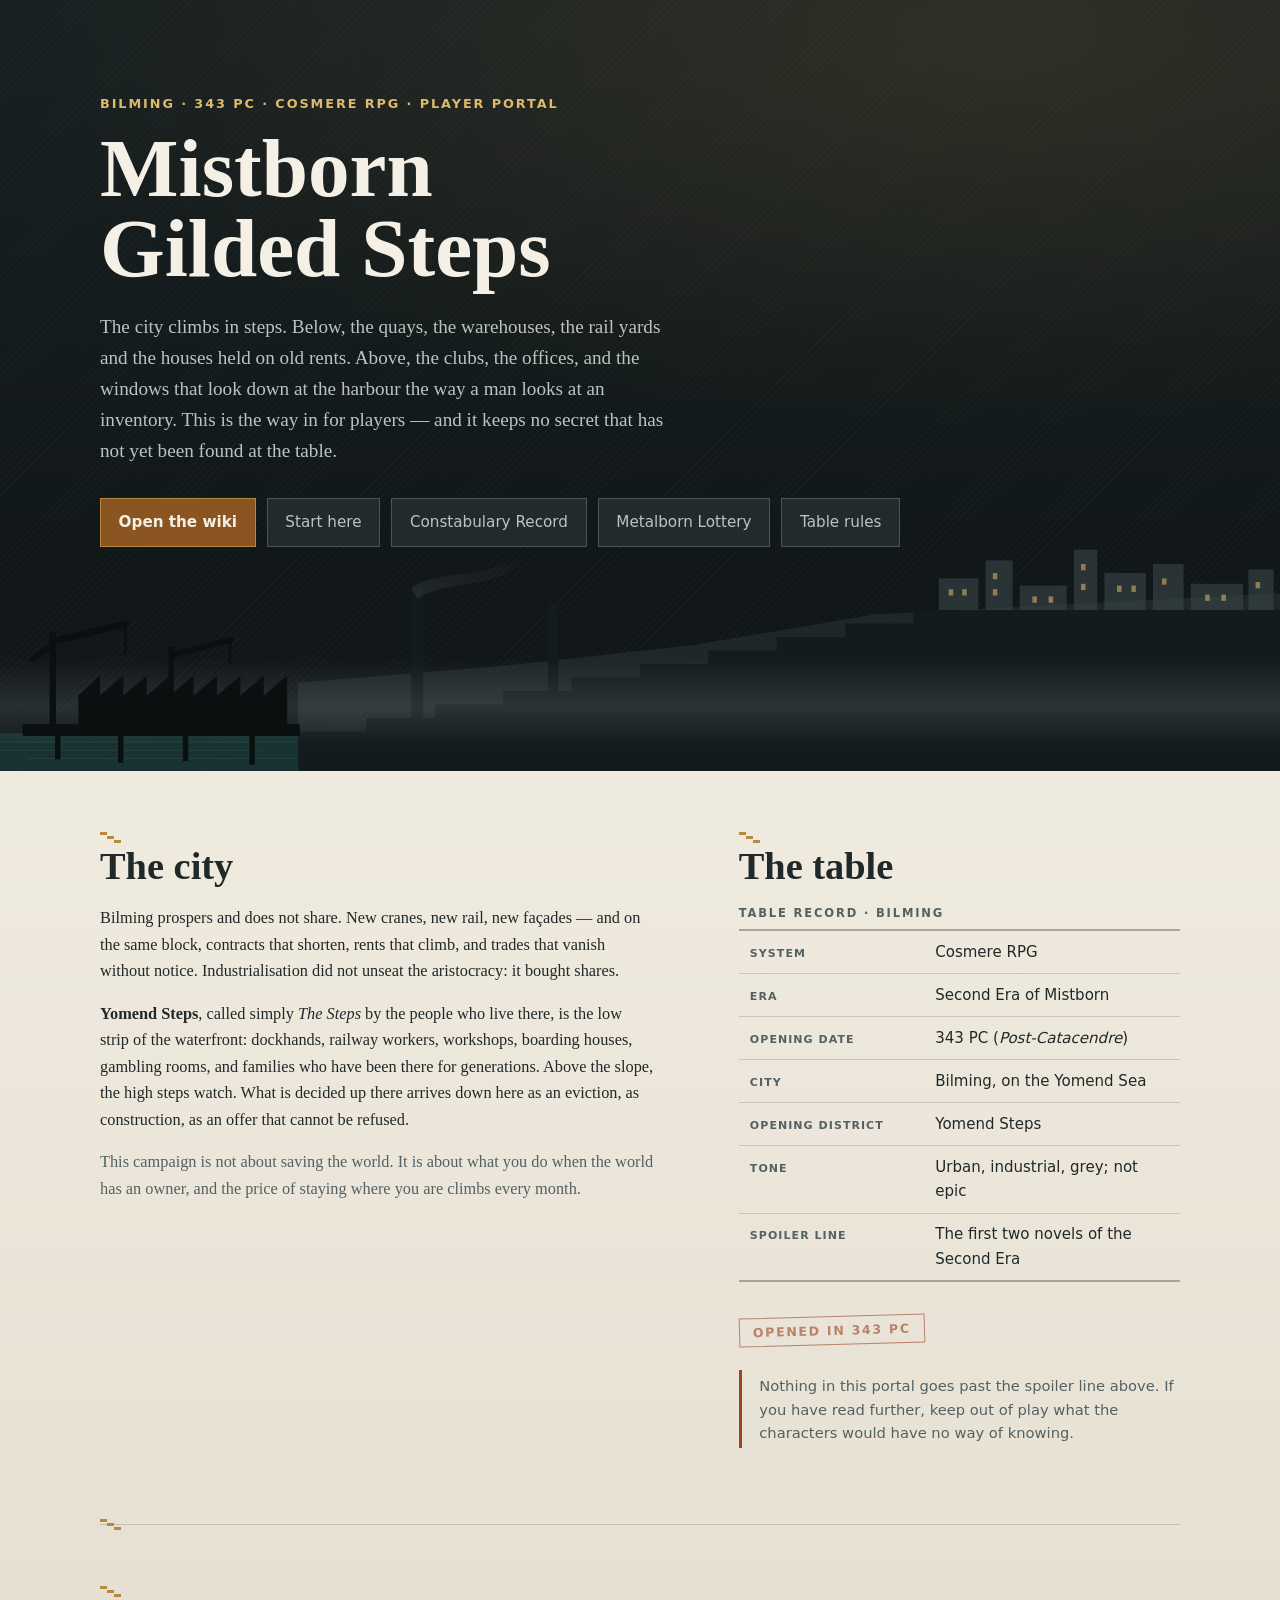
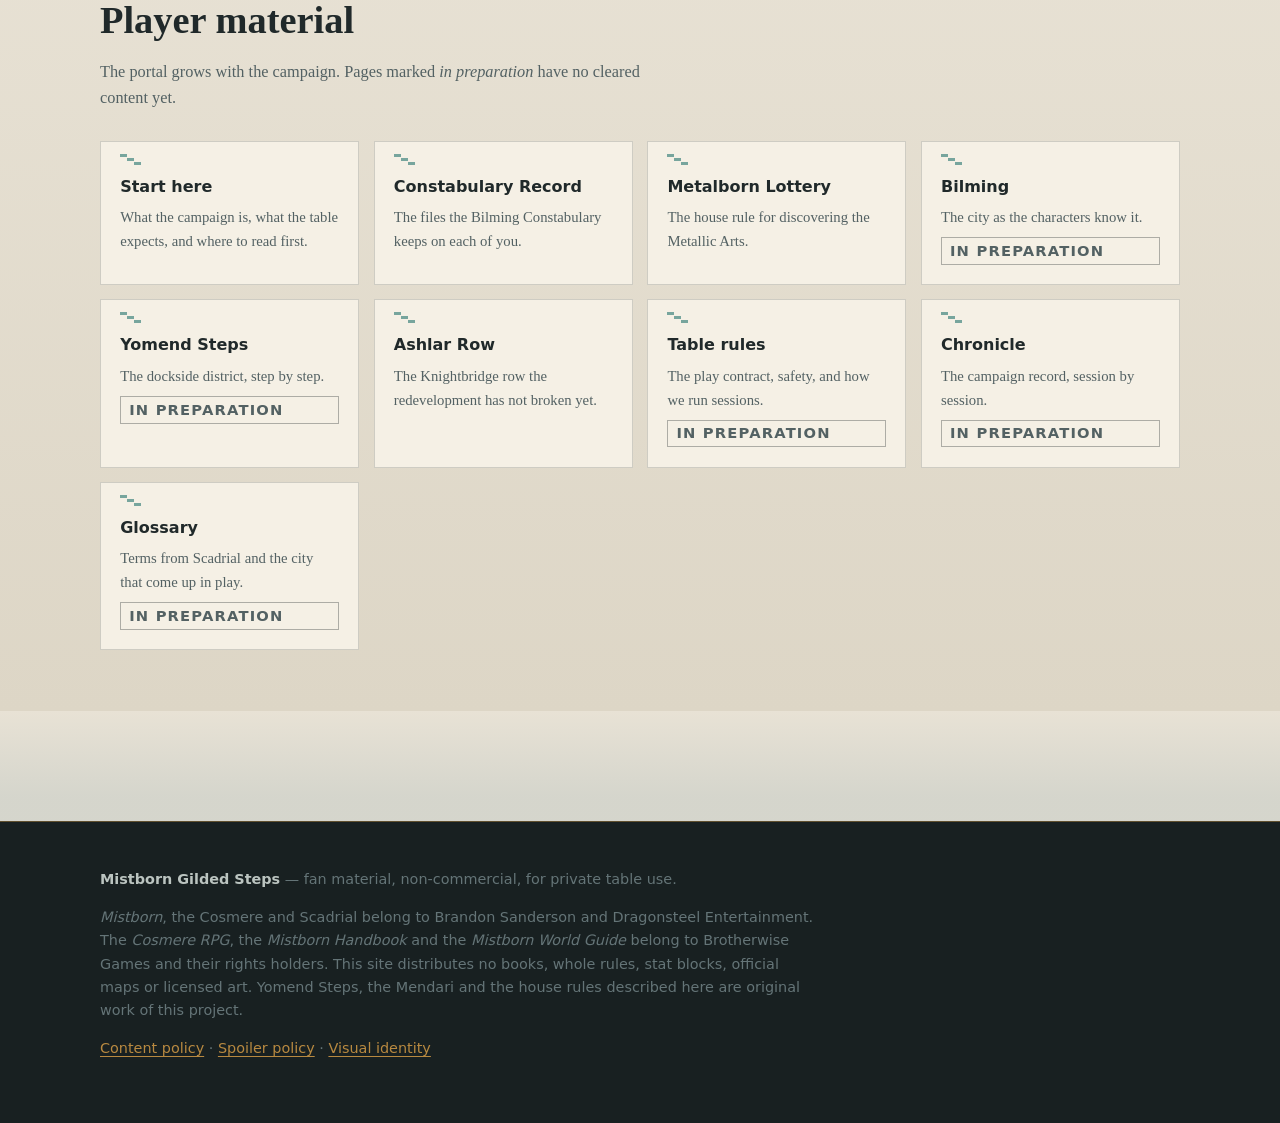
==== docs/index.html @ 2e026671 "Initial structure of the public repository Public surface of the Mistborn Gilded Steps campaign: gov" ====
<!doctype html>
<html lang="en">
<head>
  <meta charset="utf-8">
  <meta name="viewport" content="width=device-width, initial-scale=1">
  <title>Mistborn Gilded Steps — Player Portal</title>
  <meta name="description" content="Player portal for the Mistborn Gilded Steps campaign: Bilming, Scadrial, 343 PC. Urban industrial fantasy on the Cosmere RPG.">
  <meta name="color-scheme" content="light dark">
  <link rel="stylesheet" href="styles/tokens.css">
  <link rel="stylesheet" href="styles/portal.css">
</head>
<body>
  <a class="skip" href="#content">Skip to content</a>

  <header class="hero">
    <div class="wrap">
      <p class="kicker">Bilming · 343 PC · Cosmere RPG · Player portal</p>
      <h1>Mistborn<br>Gilded Steps</h1>
      <p class="lead">
        The city climbs in steps. Below, the quays, the warehouses, the rail yards and the houses
        held on old rents. Above, the clubs, the offices, and the windows that look down at the
        harbour the way a man looks at an inventory. This is the way in for players — and it keeps
        no secret that has not yet been found at the table.
      </p>
      <nav class="actions" aria-label="Quick links">
        <a class="button primary" href="../wiki/Home.md">Open the wiki</a>
        <a class="button" href="../wiki/Start-Here.md">Start here</a>
        <a class="button" href="constabulary-record.html">Constabulary Record</a>
        <a class="button" href="../wiki/Metalborn-Lottery.md">Metalborn Lottery</a>
        <a class="button" href="../wiki/Table-Rules.md">Table rules</a>
      </nav>
    </div>

    <!-- Cross-section of Yomend Steps. Original drawing for this project:
         water, quay, cranes, warehouses, the hillside cut into terraces, and
         the tall houses on the ridge. Traces no third-party map or art. -->
    <svg class="section-drawing" viewBox="0 0 1440 300" preserveAspectRatio="xMidYMax slice"
         role="img" aria-labelledby="section-title">
      <title id="section-title">Cross-section of Yomend Steps: water and quay below, warehouses and cranes along the low strip, the hillside rising in terraces, and the tall houses on the ridge.</title>
      <defs>
        <linearGradient id="mgs-mist" x1="0" y1="0" x2="0" y2="1">
          <stop offset="0%"   stop-color="var(--mgs-fog)" stop-opacity="0"></stop>
          <stop offset="55%"  stop-color="var(--mgs-fog)" stop-opacity="0.14"></stop>
          <stop offset="100%" stop-color="var(--mgs-fog)" stop-opacity="0"></stop>
        </linearGradient>
        <linearGradient id="mgs-smoke" x1="0" y1="1" x2="1" y2="0">
          <stop offset="0%"   stop-color="var(--mgs-fog)" stop-opacity="0.10"></stop>
          <stop offset="100%" stop-color="var(--mgs-fog)" stop-opacity="0"></stop>
        </linearGradient>
      </defs>

      <!-- Water -->
      <rect x="0" y="258" width="342" height="42" fill="var(--mgs-verdigris-deep)" opacity="0.32"></rect>
      <g stroke="var(--mgs-fog)" stroke-opacity="0.10" stroke-width="1">
        <line x1="0" y1="268" x2="338" y2="268"></line>
        <line x1="0" y1="277" x2="300" y2="277"></line>
        <line x1="40" y1="286" x2="338" y2="286"></line>
      </g>

      <!-- Distant plane: the ridge behind and the high houses -->
      <path d="M340 300 L340 202 L560 184 L780 160 L980 126 L1440 102 L1440 300 Z"
            fill="var(--mgs-iron-700)" opacity="0.34"></path>
      <g fill="var(--mgs-iron-700)" opacity="0.62">
        <rect x="1052" y="86"  width="44" height="46"></rect>
        <rect x="1104" y="66"  width="30" height="66"></rect>
        <rect x="1142" y="94"  width="52" height="38"></rect>
        <rect x="1202" y="54"  width="26" height="78"></rect>
        <rect x="1236" y="80"  width="46" height="52"></rect>
        <rect x="1290" y="70"  width="34" height="62"></rect>
        <rect x="1332" y="92"  width="58" height="40"></rect>
        <rect x="1396" y="76"  width="28" height="56"></rect>
      </g>
      <!-- Lit windows on the ridge: capital watching the harbour -->
      <g fill="var(--mgs-brass-bright)" opacity="0.55">
        <rect x="1063" y="98"  width="5" height="7"></rect>
        <rect x="1078" y="98"  width="5" height="7"></rect>
        <rect x="1112" y="80"  width="5" height="7"></rect>
        <rect x="1112" y="98"  width="5" height="7"></rect>
        <rect x="1156" y="106" width="5" height="7"></rect>
        <rect x="1174" y="106" width="5" height="7"></rect>
        <rect x="1210" y="70"  width="5" height="7"></rect>
        <rect x="1210" y="92"  width="5" height="7"></rect>
        <rect x="1250" y="94"  width="5" height="7"></rect>
        <rect x="1266" y="94"  width="5" height="7"></rect>
        <rect x="1300" y="86"  width="5" height="7"></rect>
        <rect x="1348" y="104" width="5" height="7"></rect>
        <rect x="1366" y="104" width="5" height="7"></rect>
        <rect x="1404" y="90"  width="5" height="7"></rect>
      </g>

      <!-- The hillside cut into terraces: the name of the place -->
      <path d="M340 256 L416 256 L416 241 L492 241 L492 226 L568 226 L568 211 L644 211
               L644 196 L720 196 L720 181 L796 181 L796 166 L872 166 L872 151 L948 151
               L948 136 L1024 136 L1024 121 L1440 121 L1440 300 L340 300 Z"
            fill="#131b1c"></path>

      <!-- Chimneys on the slope, with drifting smoke -->
      <g fill="#131b1c">
        <rect x="466" y="96"  width="13" height="146"></rect>
        <rect x="618" y="114" width="11" height="98"></rect>
      </g>
      <path d="M466 96 C 500 76, 540 88, 586 62 L 586 74 C 548 96, 508 88, 472 108 Z"
            fill="url(#mgs-smoke)"></path>

      <!-- Low mist: separates the high city from the quay -->
      <rect x="0" y="176" width="1440" height="96" fill="url(#mgs-mist)"></rect>

      <!-- Near plane: quay, warehouses and cranes -->
      <g fill="#0a0f10">
        <!-- deck and piles -->
        <rect x="34" y="248" width="308" height="13"></rect>
        <rect x="70" y="261" width="6" height="26"></rect>
        <rect x="140" y="261" width="6" height="30"></rect>
        <rect x="212" y="261" width="6" height="28"></rect>
        <rect x="286" y="261" width="6" height="32"></rect>
        <!-- warehouses with sawtooth roofs -->
        <path d="M96 248 L96 216 L120 194 L120 216 L146 194 L146 216 L172 194 L172 216
                 L198 194 L198 216 L224 194 L224 216 L250 194 L250 216 L276 194 L276 216
                 L302 194 L302 216 L328 194 L328 248 Z"></path>
        <!-- quay cranes -->
        <rect x="64" y="146" width="7" height="104"></rect>
        <path d="M67 152 L152 132 L152 140 L67 160 Z"></path>
        <rect x="147" y="136" width="3" height="34"></rect>
        <path d="M67 156 L40 176 L44 179 L70 162 Z"></path>
        <rect x="196" y="162" width="6" height="88"></rect>
        <path d="M199 168 L268 150 L268 157 L199 175 Z"></path>
        <rect x="263" y="153" width="3" height="28"></rect>
      </g>
    </svg>
  </header>

  <main id="content">
    <section class="section">
      <div class="wrap two-col">
        <div>
          <h2><span class="step-mark" aria-hidden="true"></span>The city</h2>
          <p>
            Bilming prospers and does not share. New cranes, new rail, new façades — and on the
            same block, contracts that shorten, rents that climb, and trades that vanish without
            notice. Industrialisation did not unseat the aristocracy: it bought shares.
          </p>
          <p>
            <strong>Yomend Steps</strong>, called simply <em>The Steps</em> by the people who live
            there, is the low strip of the waterfront: dockhands, railway workers, workshops,
            boarding houses, gambling rooms, and families who have been there for generations.
            Above the slope, the high steps watch. What is decided up there arrives down here as
            an eviction, as construction, as an offer that cannot be refused.
          </p>
          <p class="muted">
            This campaign is not about saving the world. It is about what you do when the world
            has an owner, and the price of staying where you are climbs every month.
          </p>
        </div>
        <div>
          <h2><span class="step-mark" aria-hidden="true"></span>The table</h2>
          <table class="manifest">
            <caption>Table record · Bilming</caption>
            <tbody>
              <tr><th scope="row">System</th><td>Cosmere RPG</td></tr>
              <tr><th scope="row">Era</th><td>Second Era of Mistborn</td></tr>
              <tr><th scope="row">Opening date</th><td>343 PC (<em>Post-Catacendre</em>)</td></tr>
              <tr><th scope="row">City</th><td>Bilming, on the Yomend Sea</td></tr>
              <tr><th scope="row">Opening district</th><td>Yomend Steps</td></tr>
              <tr><th scope="row">Tone</th><td>Urban, industrial, grey; not epic</td></tr>
              <tr><th scope="row">Spoiler line</th><td>The first two novels of the Second Era</td></tr>
            </tbody>
          </table>
          <p><span class="stamp">Opened in 343 PC</span></p>
          <p class="notice">
            Nothing in this portal goes past the spoiler line above. If you have read further, keep
            out of play what the characters would have no way of knowing.
          </p>
        </div>
      </div>
    </section>

    <div class="wrap"><div class="rule"><span class="step-mark" aria-hidden="true"></span></div></div>

    <section class="section">
      <div class="wrap">
        <h2><span class="step-mark" aria-hidden="true"></span>Player material</h2>
        <p class="muted">
          The portal grows with the campaign. Pages marked <em>in preparation</em> have no cleared
          content yet.
        </p>
        <div class="cards">
          <a class="card" href="../wiki/Start-Here.md">
            <strong>Start here</strong>
            <span>What the campaign is, what the table expects, and where to read first.</span>
          </a>
          <a class="card" href="constabulary-record.html">
            <strong>Constabulary Record</strong>
            <span>The files the Bilming Constabulary keeps on each of you.</span>
          </a>
          <a class="card" href="../wiki/Metalborn-Lottery.md">
            <strong>Metalborn Lottery</strong>
            <span>The house rule for discovering the Metallic Arts.</span>
          </a>
          <a class="card" href="../wiki/Bilming.md">
            <strong>Bilming</strong>
            <span>The city as the characters know it. <span class="tag">In preparation</span></span>
          </a>
          <a class="card" href="../wiki/Yomend-Steps.md">
            <strong>Yomend Steps</strong>
            <span>The dockside district, step by step. <span class="tag">In preparation</span></span>
          </a>
          <a class="card" href="../wiki/Ashlar-Row.md">
            <strong>Ashlar Row</strong>
            <span>The Knightbridge row the redevelopment has not broken yet.</span>
          </a>
          <a class="card" href="../wiki/Table-Rules.md">
            <strong>Table rules</strong>
            <span>The play contract, safety, and how we run sessions. <span class="tag">In preparation</span></span>
          </a>
          <a class="card" href="../wiki/Chronicle.md">
            <strong>Chronicle</strong>
            <span>The campaign record, session by session. <span class="tag">In preparation</span></span>
          </a>
          <a class="card" href="../wiki/Glossary.md">
            <strong>Glossary</strong>
            <span>Terms from Scadrial and the city that come up in play. <span class="tag">In preparation</span></span>
          </a>
        </div>
      </div>
    </section>
  </main>

  <div class="mist" aria-hidden="true"></div>

  <footer>
    <div class="wrap">
      <p>
        <strong>Mistborn Gilded Steps</strong> — fan material, non-commercial, for private table
        use.
      </p>
      <p>
        <em>Mistborn</em>, the Cosmere and Scadrial belong to Brandon Sanderson and Dragonsteel
        Entertainment. The <em>Cosmere RPG</em>, the <em>Mistborn Handbook</em> and the
        <em>Mistborn World Guide</em> belong to Brotherwise Games and their rights holders. This
        site distributes no books, whole rules, stat blocks, official maps or licensed art.
        Yomend Steps, the Mendari and the house rules described here are original work of this
        project.
      </p>
      <p>
        <a href="../CONTENT_POLICY.md">Content policy</a> ·
        <a href="../SPOILER_POLICY.md">Spoiler policy</a> ·
        <a href="../VISUAL_IDENTITY.md">Visual identity</a>
      </p>
    </div>
  </footer>
</body>
</html>
---- docs/styles/tokens.css ----
/*
 * Mistborn Gilded Steps — web tokens
 * Version 0.3 — derived from mistborn-design-tokens.css v0.4 (private vault)
 *
 * DERIVED ADAPTATION. The source of truth for the palette is the vault, at
 * 09_Midia e Assets/Theme - Mistborn Gilded Steps/mistborn-design-tokens.css
 * Where the values diverge, the vault file wins and this one is corrected.
 *
 * The only difference from the original is scope. There the tokens live under
 * .application.cosmere-rpg and [data-mq-skin]; here they live under :root,
 * because the target is a static page and not a Foundry runtime.
 *
 * No remote fonts, no CDN, no third-party scripts.
 */

:root {
  /* ── Raw palette (identical to the vault) ───────────────── */

  /* Iron and soot: frames, headers, infrastructure, systemic danger. */
  --mgs-iron-950: #111718;
  --mgs-iron-900: #182021;
  --mgs-iron-800: #263032;
  --mgs-iron-700: #384547;
  --mgs-slate:    #647477;
  --mgs-fog:      #bbc4c0;

  /* Paper and lime: long reading, records, forms, working surfaces. */
  --mgs-paper:        #e8e2d5;
  --mgs-paper-bright: #f5f0e5;
  --mgs-ink:          #20292a;
  --mgs-ink-muted:    #536163;

  /* Brass and bronze: primary action, distinction, wealth under tension. */
  --mgs-brass:        #b88940;
  --mgs-brass-bright: #dfba69;
  --mgs-brass-deep:   #8a5521;

  /* Copper: friction, crime, human warmth, moderate alert. */
  --mgs-copper: #a55e40;

  /* Verdigris and water: focus, investigation, the canal, counterweight to gold. */
  --mgs-verdigris:        #4e8d85;
  --mgs-verdigris-deep:   #256a68;
  --mgs-verdigris-bright: #6fb3a9;

  /* Ember: risk, urgency, heat, exceptional violence. Never neon. */
  --mgs-ember:        #c35d3c;
  --mgs-ember-deep:   #9e4623;
  --mgs-ember-bright: #d68258;

  /* States. --mgs-danger is the system red and is NOT the ember. */
  --mgs-danger:        #a43d36;
  --mgs-danger-bright: #d4796f;
  --mgs-success:       #487867;

  /* Typography: system stacks only. */
  --mgs-font-ui:      "Bahnschrift", "Aptos", "Segoe UI", system-ui, sans-serif;
  --mgs-font-prose:   "Baskerville Old Face", "Book Antiqua", Georgia, serif;
  --mgs-font-display: "Rockwell", "Rockwell Extra Bold", "Roboto Slab", Georgia, serif;
  --mgs-font-mono:    "Cascadia Mono", Consolas, ui-monospace, monospace;

  /* Surface. */
  --mgs-shadow-color: rgb(12 17 17 / 28%);
  --mgs-shadow: 0 10px 28px var(--mgs-shadow-color);
  --mgs-grain: repeating-linear-gradient(135deg, rgb(255 255 255 / 2%) 0 1px, transparent 1px 5px);

  /* ── Semantic page roles (light) ────────────────────────── */
  color-scheme: light dark;

  --bg:          var(--mgs-paper);
  --bg-raised:   var(--mgs-paper-bright);
  --bg-sunken:   #ddd6c6;
  --text:        var(--mgs-ink);
  --text-muted:  var(--mgs-ink-muted);
  --border:      rgb(32 41 42 / 18%);
  --border-firm: rgb(32 41 42 / 34%);

  --accent:        var(--mgs-brass-deep);
  --accent-hover:  var(--mgs-copper);
  --accent-on:     var(--mgs-paper-bright);
  --focus:         var(--mgs-verdigris-deep);
  --link:          var(--mgs-verdigris-deep);
  --alert:         var(--mgs-ember-deep);

  --band:      var(--mgs-iron-900);
  --band-text: var(--mgs-fog);

  /* ── The hillside: the page descends from the high city to the water ── */
  --slope-top:    #f0ebdf;
  --slope-bottom: #ddd6c6;
  --mist:         rgb(187 196 192 / 42%);
  --waterline:    var(--mgs-iron-900);
}

@media (prefers-color-scheme: dark) {
  :root {
    --bg:          var(--mgs-iron-950);
    --bg-raised:   var(--mgs-iron-900);
    --bg-sunken:   #0c1112;
    --text:        var(--mgs-fog);
    /* Derived from the palette: plain --mgs-slate lands at ~4.3:1 on the dark
       background, below the 4.5:1 minimum this project sets. Mixing it with
       --fog fixes that without inventing a colour outside the vault contract. */
    --text-muted:  color-mix(in srgb, var(--mgs-fog) 62%, var(--mgs-slate));
    --border:      rgb(187 196 192 / 16%);
    --border-firm: rgb(187 196 192 / 32%);

    --accent:       var(--mgs-brass);
    --accent-hover: var(--mgs-brass-bright);
    --accent-on:    var(--mgs-iron-950);
    --focus:        var(--mgs-verdigris-bright);
    --link:         var(--mgs-verdigris-bright);
    --alert:        var(--mgs-ember-bright);

    --band:      var(--mgs-iron-900);
    --band-text: var(--mgs-fog);

    /* ── The hillside ── */
    --slope-top:    #151d1e;
    --slope-bottom: #0c1112;
    --mist:         rgb(187 196 192 / 9%);
    --waterline:    #0a0f10;
  }
}
---- docs/styles/portal.css ----
/*
 * Mistborn Gilded Steps — public portal stylesheet
 * Version 0.2. Requires tokens.css, loaded before this sheet.
 * No remote fonts, no scripts, no CDN.
 *
 * Layout principle: the page is the hillside. The document descends from the
 * high city (brass, window light) to the waterline (iron, verdigris, mist).
 * The ornament is the step — three descending marks — and nothing else.
 * Forbidden: gearwork, rivets, filigree, torn parchment, shiny metal.
 */

*, *::before, *::after { box-sizing: border-box; }

body {
  margin: 0;
  background: var(--bg);
  color: var(--text);
  font-family: var(--mgs-font-prose);
  font-size: 1.02rem;
  line-height: 1.62;
}

.wrap { width: min(1080px, calc(100% - 2.5rem)); margin-inline: auto; }

a { color: var(--link); text-underline-offset: 0.18em; }
a:hover { color: var(--accent-hover); }
:focus-visible { outline: 3px solid var(--focus); outline-offset: 3px; }

.skip {
  position: absolute; left: -9999px;
  background: var(--bg-raised); color: var(--text);
  padding: 0.6rem 1rem; border: 1px solid var(--border-firm);
}
.skip:focus { left: 1rem; top: 1rem; z-index: 20; }

/* ── The step: the sheet's only ornament ─────────────────
   Three brass marks descending. Used as a section mark, as
   the pivot of dividers, and at the top of cards.        */

.step-mark {
  display: block;
  width: 7px; height: 3px;
  background: var(--mgs-brass);
  box-shadow: 7px 4px 0 var(--mgs-brass), 14px 8px 0 var(--mgs-brass);
}

/* ── Header: the high city ───────────────────────────────── */

.hero {
  position: relative;
  overflow: hidden;
  background:
    radial-gradient(120% 80% at 78% 6%, rgb(184 137 64 / 15%), transparent 62%),
    linear-gradient(180deg, var(--mgs-iron-900) 0%, var(--mgs-iron-950) 72%);
  background-image:
    radial-gradient(120% 80% at 78% 6%, rgb(184 137 64 / 15%), transparent 62%),
    var(--mgs-grain),
    linear-gradient(180deg, var(--mgs-iron-900) 0%, var(--mgs-iron-950) 72%);
  color: var(--mgs-fog);
  padding: clamp(3rem, 9vw, 6rem) 0 0;
}

.hero .wrap { position: relative; z-index: 2; padding-bottom: clamp(9rem, 20vw, 14rem); }

.kicker {
  margin: 0 0 1rem;
  color: var(--mgs-brass-bright);
  font: 600 0.8rem/1.3 var(--mgs-font-ui);
  letter-spacing: 0.15em;
  text-transform: uppercase;
}

.hero h1 {
  margin: 0;
  max-width: 18ch;
  font-family: var(--mgs-font-display);
  font-size: clamp(2.5rem, 8vw, 5.2rem);
  line-height: 0.96;
  color: var(--mgs-paper-bright);
  text-wrap: balance;
}

.lead {
  max-width: 60ch;
  margin: 1.4rem 0 0;
  color: var(--mgs-fog);
  font-size: clamp(1rem, 2vw, 1.2rem);
}

/* Cross-section of Yomend Steps, anchored to the base of the header. */
.section-drawing {
  position: absolute;
  inset: auto 0 0 0;
  z-index: 1;
  display: block;
  width: 100%;
  height: clamp(150px, 24vw, 270px);
  pointer-events: none;
}

/* ── Button navigation ───────────────────────────────────── */

.actions {
  display: flex; flex-wrap: wrap; gap: 0.7rem;
  margin-top: 2rem;
  font-family: var(--mgs-font-ui);
}

.button {
  min-height: 44px;
  display: inline-flex; align-items: center;
  padding: 0.7rem 1.1rem;
  border: 1px solid rgb(187 196 192 / 28%);
  background: rgb(38 48 50 / 78%);
  color: var(--mgs-fog);
  font-size: 0.95rem;
  text-decoration: none;
}
.button:hover { border-color: var(--mgs-brass-bright); color: var(--mgs-paper-bright); }
.button.primary {
  border-color: var(--mgs-brass);
  background: var(--mgs-brass-deep);
  color: var(--mgs-paper-bright);
  font-weight: 600;
}
.button.primary:hover { background: var(--mgs-copper); }

/* ── Body: the descent of the hillside ───────────────────── */

main {
  background: linear-gradient(180deg, var(--slope-top) 0%, var(--bg) 46%, var(--slope-bottom) 100%);
}

.section { padding: clamp(2.4rem, 6vw, 3.8rem) 0; }

/* Divider: a hairline rule with the step descending across it. */
.rule {
  position: relative;
  height: 1px;
  background: var(--border);
}
.rule .step-mark { position: absolute; left: 0; top: -5px; }

.section h2 {
  margin: 0 0 1.1rem;
  font-family: var(--mgs-font-display);
  font-size: clamp(1.55rem, 3.4vw, 2.4rem);
  line-height: 1.08;
  color: var(--text);
}
.section h2 .step-mark { margin-bottom: 0.7rem; }

.section p { max-width: 68ch; }
.muted { color: var(--text-muted); }

.two-col { display: grid; grid-template-columns: 1.15fr 0.85fr; gap: 2.6rem; align-items: start; }

/* ── Cards: cargo tag ────────────────────────────────────── */

.cards { display: grid; grid-template-columns: repeat(auto-fit, minmax(220px, 1fr)); gap: 0.9rem; margin-top: 1.8rem; }

.card {
  position: relative;
  display: block;
  padding: 1.4rem 1.2rem 1.2rem;
  border: 1px solid var(--border);
  background: var(--bg-raised);
  color: var(--text);
  text-decoration: none;
}
.card::before {
  content: "";
  position: absolute; left: 1.2rem; top: 0.75rem;
  width: 7px; height: 3px;
  background: var(--mgs-verdigris);
  box-shadow: 7px 4px 0 var(--mgs-verdigris), 14px 8px 0 var(--mgs-verdigris);
  opacity: 0.75;
}
.card:hover { border-color: var(--border-firm); color: var(--text); }
.card:hover::before { background: var(--mgs-brass); box-shadow: 7px 4px 0 var(--mgs-brass), 14px 8px 0 var(--mgs-brass); opacity: 1; }
.card strong { display: block; margin: 0.6rem 0 0.4rem; font-family: var(--mgs-font-ui); font-size: 1rem; }
.card span { display: block; color: var(--text-muted); font-size: 0.92rem; }

/* ── Manifest: the table as a cargo record ───────────────── */

.manifest {
  width: 100%;
  border-collapse: collapse;
  border-top: 2px solid var(--border-firm);
  border-bottom: 2px solid var(--border-firm);
  font-family: var(--mgs-font-ui);
  font-size: 0.94rem;
  font-variant-numeric: tabular-nums;
}
.manifest caption {
  padding: 0 0 0.5rem;
  color: var(--text-muted);
  font: 600 0.72rem/1.4 var(--mgs-font-ui);
  letter-spacing: 0.16em;
  text-transform: uppercase;
  text-align: left;
}
.manifest th, .manifest td {
  padding: 0.55rem 0.7rem;
  border-bottom: 1px solid var(--border);
  text-align: left;
  vertical-align: baseline;
}
.manifest tr:last-child th, .manifest tr:last-child td { border-bottom: 0; }
.manifest th {
  width: 42%;
  color: var(--text-muted);
  font-weight: 600;
  font-variant-caps: all-small-caps;
  letter-spacing: 0.07em;
}
.manifest td { color: var(--text); }

.stamp {
  display: inline-block;
  margin-top: 1.1rem;
  padding: 0.3rem 0.8rem;
  border: 1.5px solid var(--mgs-copper);
  color: var(--mgs-copper);
  font: 700 0.78rem/1.4 var(--mgs-font-ui);
  letter-spacing: 0.14em;
  text-transform: uppercase;
  opacity: 0.72;
  transform: rotate(-1.6deg);
}

.notice {
  margin-top: 1.6rem;
  padding: 0.2rem 0 0.2rem 1.1rem;
  border-left: 3px solid var(--alert);
  color: var(--text-muted);
  font-family: var(--mgs-font-ui);
  font-size: 0.92rem;
}

.tag {
  display: inline-block;
  margin: 0.45rem 0 0;
  padding: 0.12rem 0.5rem;
  border: 1px solid var(--border-firm);
  color: var(--text-muted);
  font: 600 0.7rem/1.5 var(--mgs-font-ui);
  letter-spacing: 0.08em;
  text-transform: uppercase;
}

/* ── Mist and waterline ──────────────────────────────────── */

.mist {
  height: clamp(70px, 9vw, 110px);
  background: linear-gradient(180deg, transparent 0%, var(--mist) 78%, var(--mist) 100%);
}

footer {
  padding: 2rem 0 3rem;
  border-top: 1px solid rgb(184 137 64 / 45%);
  background: var(--waterline);
  color: var(--mgs-slate);
  font-family: var(--mgs-font-ui);
  font-size: 0.9rem;
}
footer strong { color: var(--mgs-fog); }
footer a { color: var(--mgs-brass); }
footer a:hover { color: var(--mgs-brass-bright); }
footer p { max-width: 78ch; }

@media (max-width: 820px) {
  .two-col { grid-template-columns: 1fr; gap: 1.8rem; }
  .hero .wrap { padding-bottom: clamp(7rem, 30vw, 10rem); }
}

@media (prefers-reduced-motion: no-preference) { /* no animation in this sheet */ }
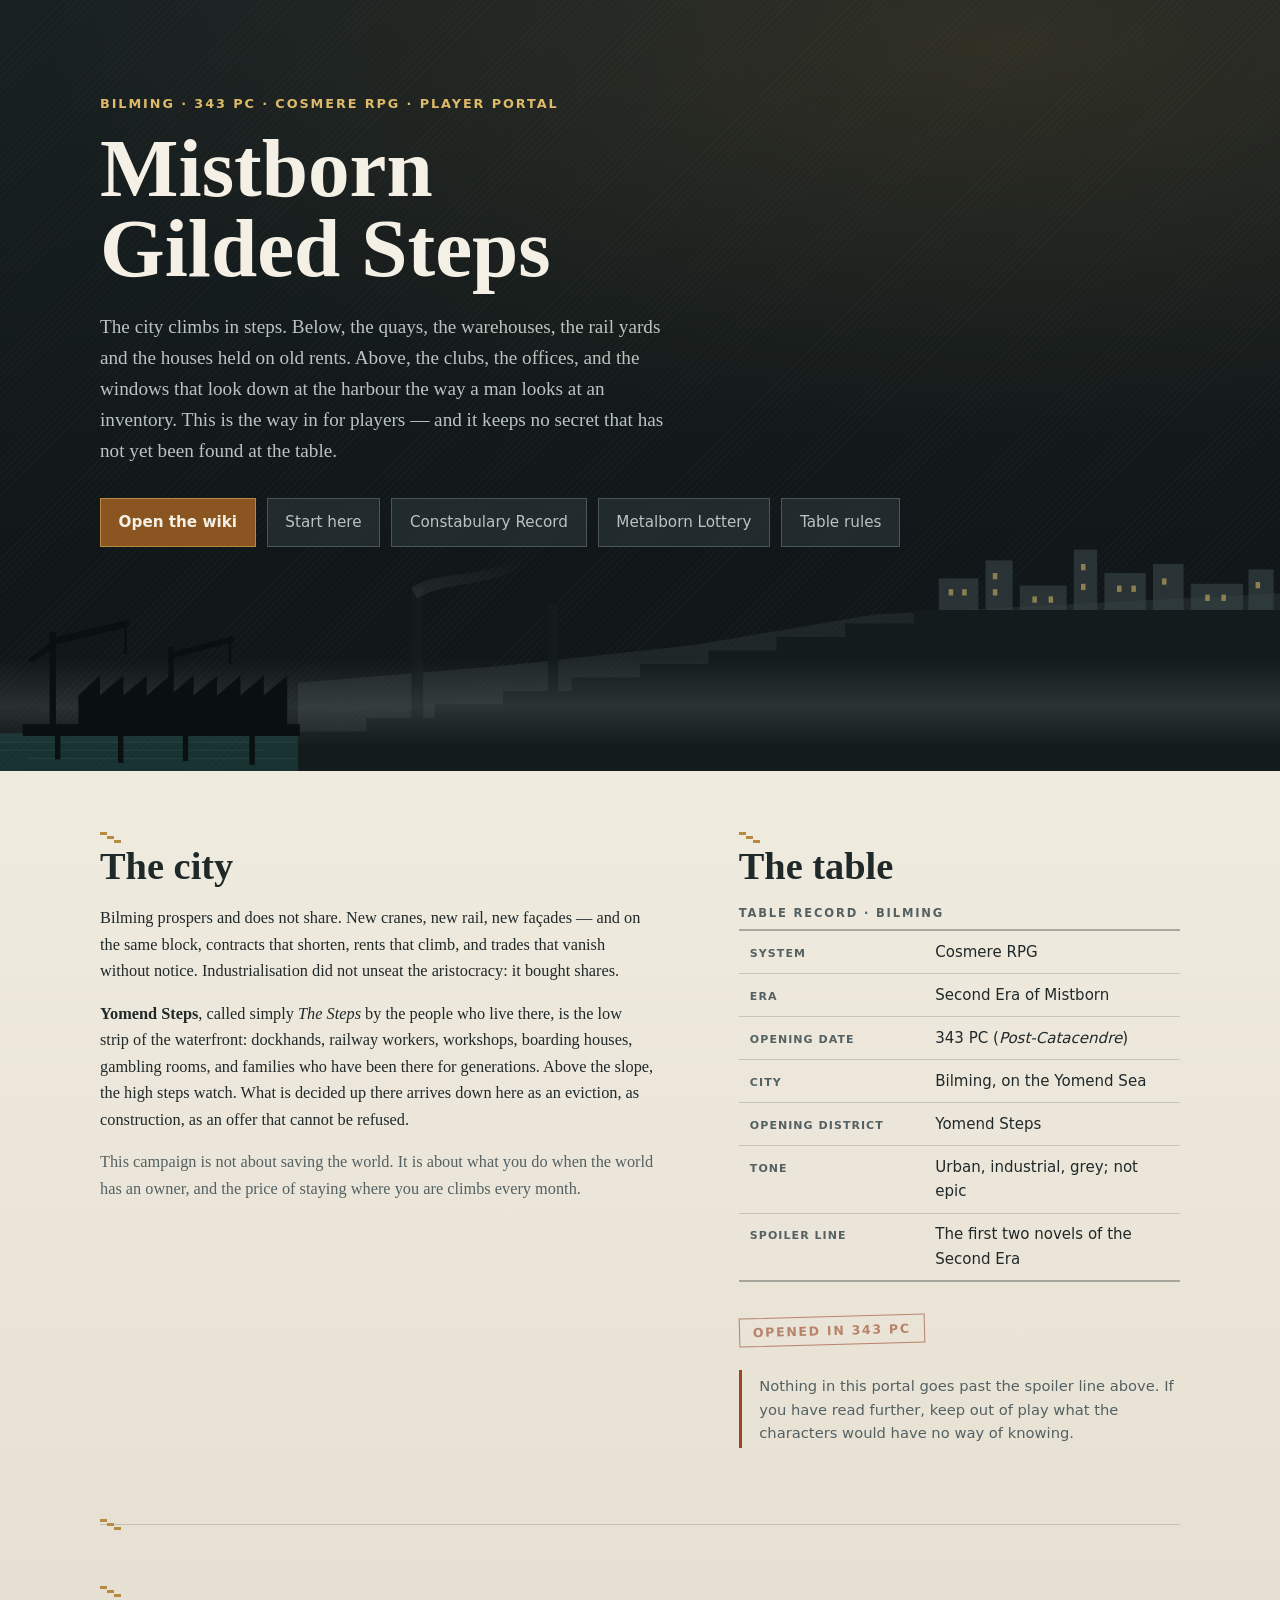
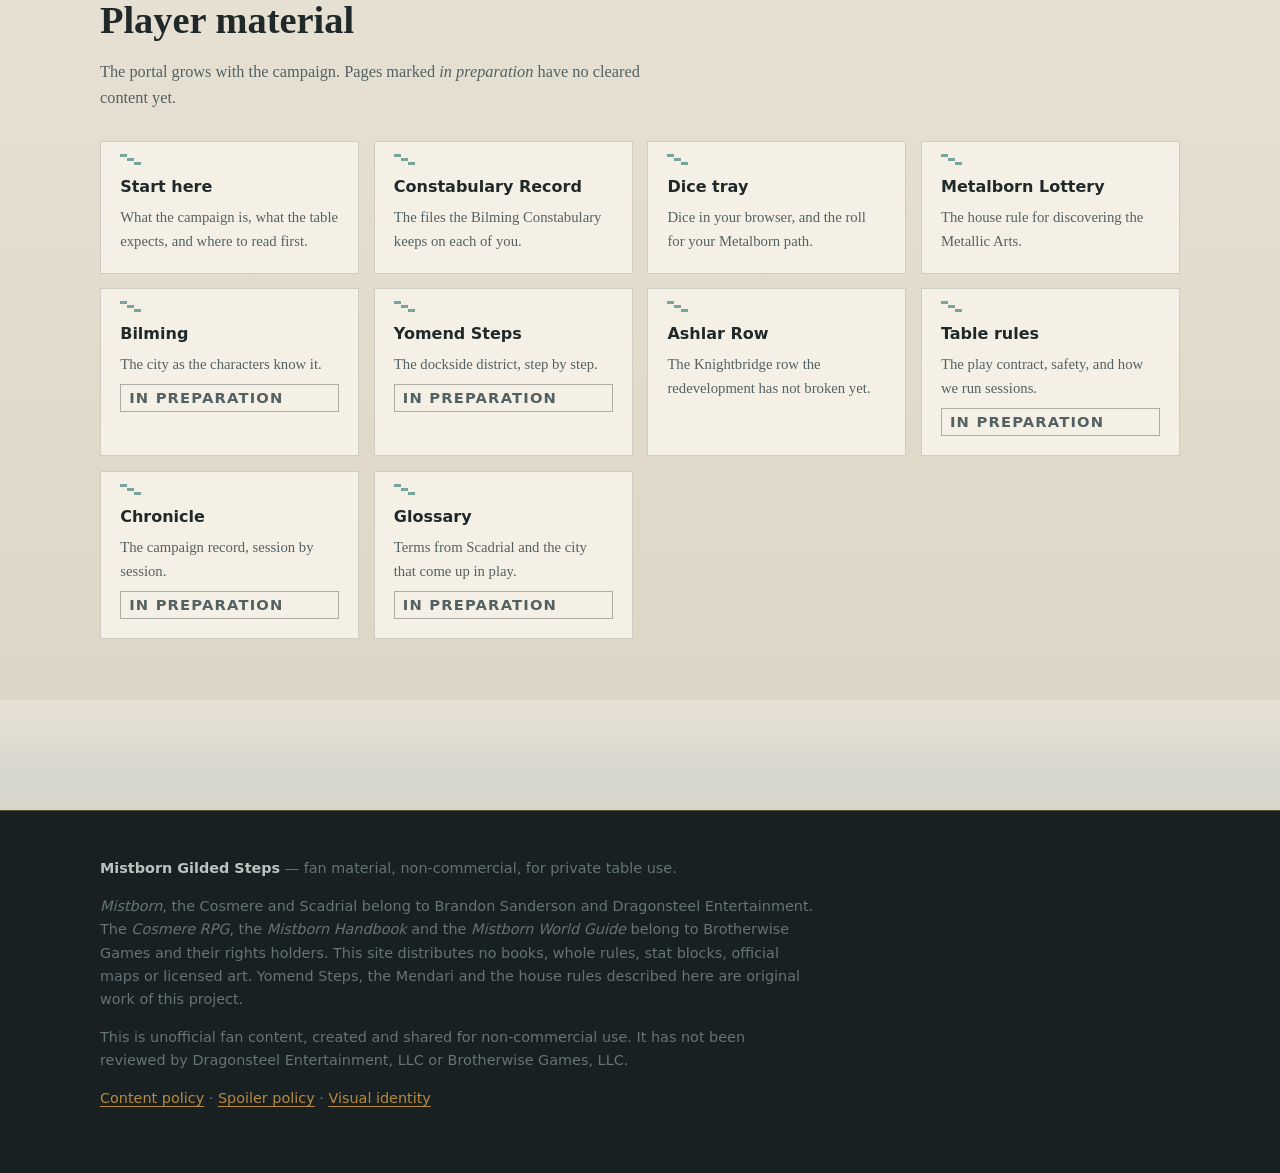
==== commit 6088ec2f: "Add the dice tray, with the Metalborn path walkthrough Players away from the virtual tabletop need d" ====
--- a/docs/index.html
+++ b/docs/index.html
@@ -23,11 +23,11 @@
         no secret that has not yet been found at the table.
       </p>
       <nav class="actions" aria-label="Quick links">
-        <a class="button primary" href="../wiki/Home.md">Open the wiki</a>
-        <a class="button" href="../wiki/Start-Here.md">Start here</a>
+        <a class="button primary" href="https://github.com/WildPoxx/mistborn-gilded-steps/blob/main/wiki/Home.md">Open the wiki</a>
+        <a class="button" href="https://github.com/WildPoxx/mistborn-gilded-steps/blob/main/wiki/Start-Here.md">Start here</a>
         <a class="button" href="constabulary-record.html">Constabulary Record</a>
-        <a class="button" href="../wiki/Metalborn-Lottery.md">Metalborn Lottery</a>
-        <a class="button" href="../wiki/Table-Rules.md">Table rules</a>
+        <a class="button" href="https://github.com/WildPoxx/mistborn-gilded-steps/blob/main/wiki/Metalborn-Lottery.md">Metalborn Lottery</a>
+        <a class="button" href="https://github.com/WildPoxx/mistborn-gilded-steps/blob/main/wiki/Table-Rules.md">Table rules</a>
       </nav>
     </div>
 
@@ -184,7 +184,7 @@
           content yet.
         </p>
         <div class="cards">
-          <a class="card" href="../wiki/Start-Here.md">
+          <a class="card" href="https://github.com/WildPoxx/mistborn-gilded-steps/blob/main/wiki/Start-Here.md">
             <strong>Start here</strong>
             <span>What the campaign is, what the table expects, and where to read first.</span>
           </a>
@@ -192,31 +192,35 @@
             <strong>Constabulary Record</strong>
             <span>The files the Bilming Constabulary keeps on each of you.</span>
           </a>
-          <a class="card" href="../wiki/Metalborn-Lottery.md">
+          <a class="card" href="dice-tray.html">
+            <strong>Dice tray</strong>
+            <span>Dice in your browser, and the roll for your Metalborn path.</span>
+          </a>
+          <a class="card" href="https://github.com/WildPoxx/mistborn-gilded-steps/blob/main/wiki/Metalborn-Lottery.md">
             <strong>Metalborn Lottery</strong>
             <span>The house rule for discovering the Metallic Arts.</span>
           </a>
-          <a class="card" href="../wiki/Bilming.md">
+          <a class="card" href="https://github.com/WildPoxx/mistborn-gilded-steps/blob/main/wiki/Bilming.md">
             <strong>Bilming</strong>
             <span>The city as the characters know it. <span class="tag">In preparation</span></span>
           </a>
-          <a class="card" href="../wiki/Yomend-Steps.md">
+          <a class="card" href="https://github.com/WildPoxx/mistborn-gilded-steps/blob/main/wiki/Yomend-Steps.md">
             <strong>Yomend Steps</strong>
             <span>The dockside district, step by step. <span class="tag">In preparation</span></span>
           </a>
-          <a class="card" href="../wiki/Ashlar-Row.md">
+          <a class="card" href="https://github.com/WildPoxx/mistborn-gilded-steps/blob/main/wiki/Ashlar-Row.md">
             <strong>Ashlar Row</strong>
             <span>The Knightbridge row the redevelopment has not broken yet.</span>
           </a>
-          <a class="card" href="../wiki/Table-Rules.md">
+          <a class="card" href="https://github.com/WildPoxx/mistborn-gilded-steps/blob/main/wiki/Table-Rules.md">
             <strong>Table rules</strong>
             <span>The play contract, safety, and how we run sessions. <span class="tag">In preparation</span></span>
           </a>
-          <a class="card" href="../wiki/Chronicle.md">
+          <a class="card" href="https://github.com/WildPoxx/mistborn-gilded-steps/blob/main/wiki/Chronicle.md">
             <strong>Chronicle</strong>
             <span>The campaign record, session by session. <span class="tag">In preparation</span></span>
           </a>
-          <a class="card" href="../wiki/Glossary.md">
+          <a class="card" href="https://github.com/WildPoxx/mistborn-gilded-steps/blob/main/wiki/Glossary.md">
             <strong>Glossary</strong>
             <span>Terms from Scadrial and the city that come up in play. <span class="tag">In preparation</span></span>
           </a>
@@ -242,9 +246,13 @@
         project.
       </p>
       <p>
-        <a href="../CONTENT_POLICY.md">Content policy</a> ·
-        <a href="../SPOILER_POLICY.md">Spoiler policy</a> ·
-        <a href="../VISUAL_IDENTITY.md">Visual identity</a>
+        This is unofficial fan content, created and shared for non-commercial use. It has not
+        been reviewed by Dragonsteel Entertainment, LLC or Brotherwise Games, LLC.
+      </p>
+      <p>
+        <a href="https://github.com/WildPoxx/mistborn-gilded-steps/blob/main/CONTENT_POLICY.md">Content policy</a> ·
+        <a href="https://github.com/WildPoxx/mistborn-gilded-steps/blob/main/SPOILER_POLICY.md">Spoiler policy</a> ·
+        <a href="https://github.com/WildPoxx/mistborn-gilded-steps/blob/main/VISUAL_IDENTITY.md">Visual identity</a>
       </p>
     </div>
   </footer>
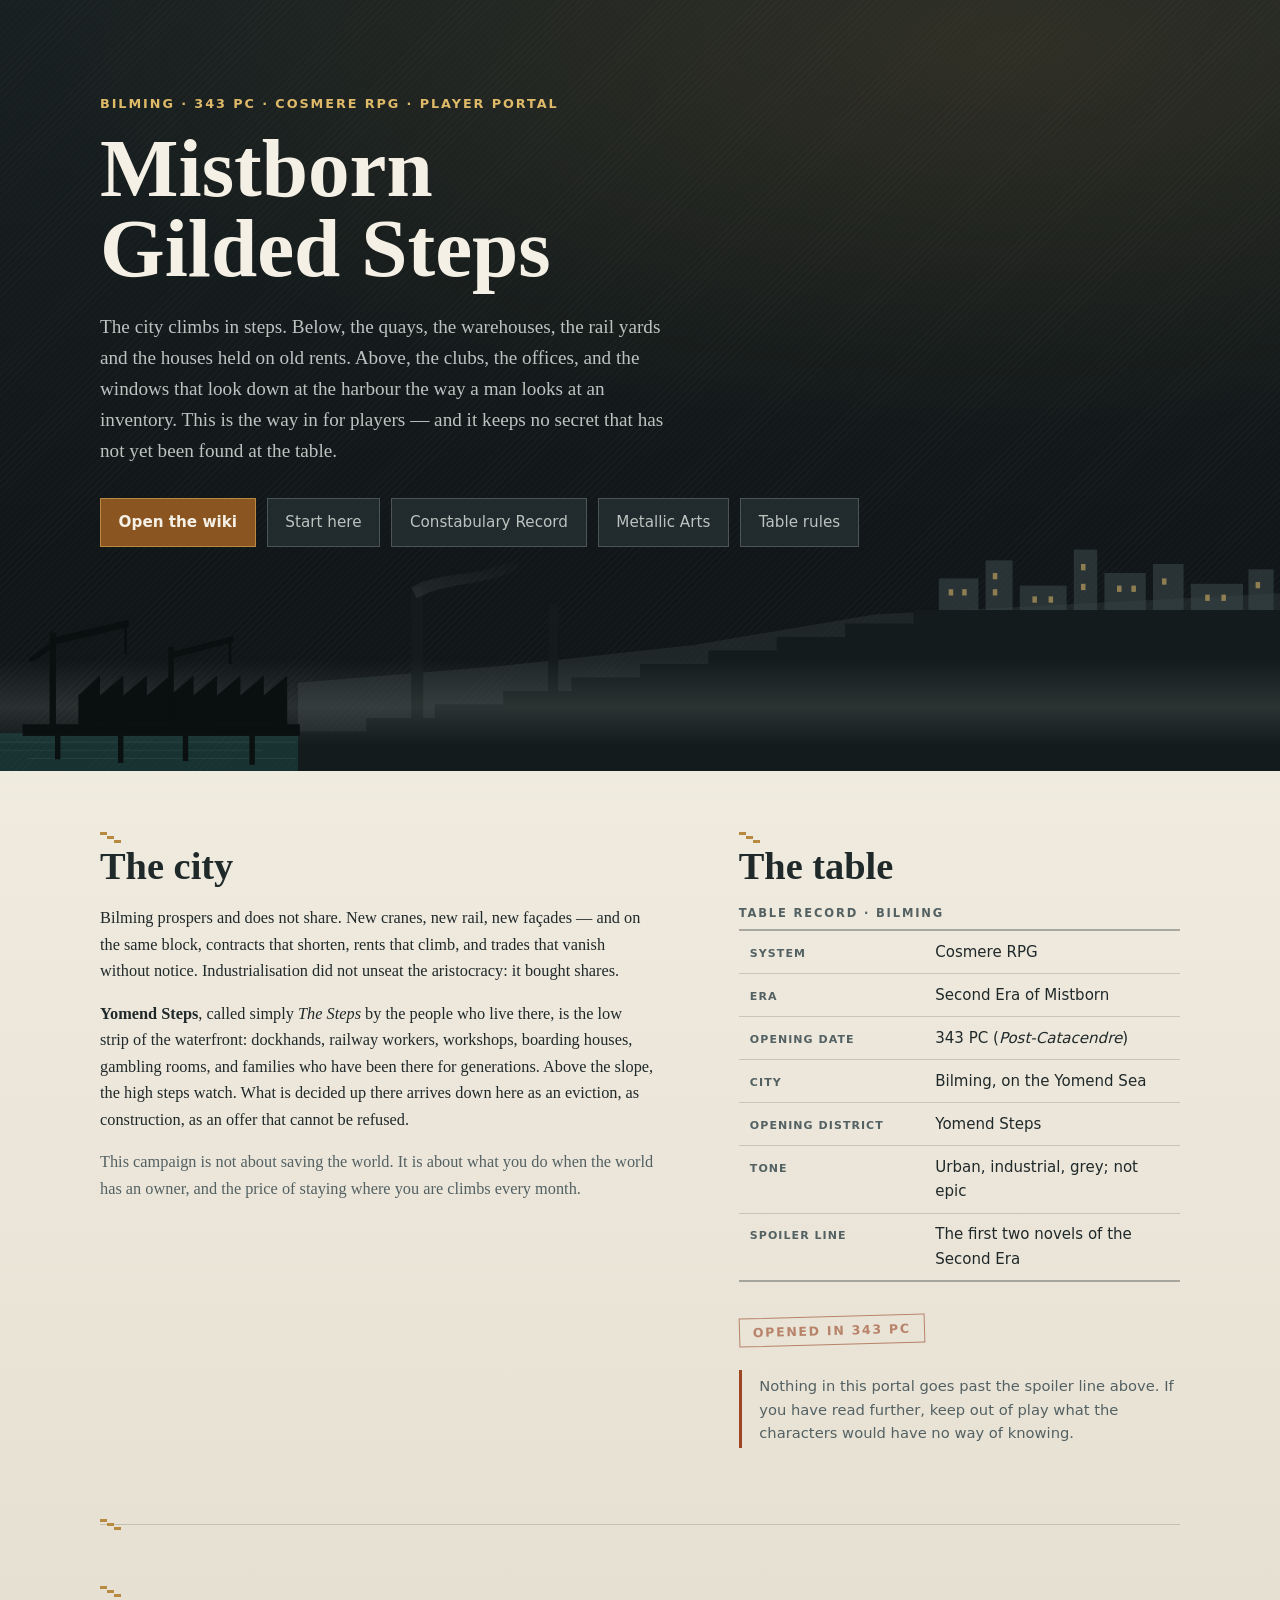
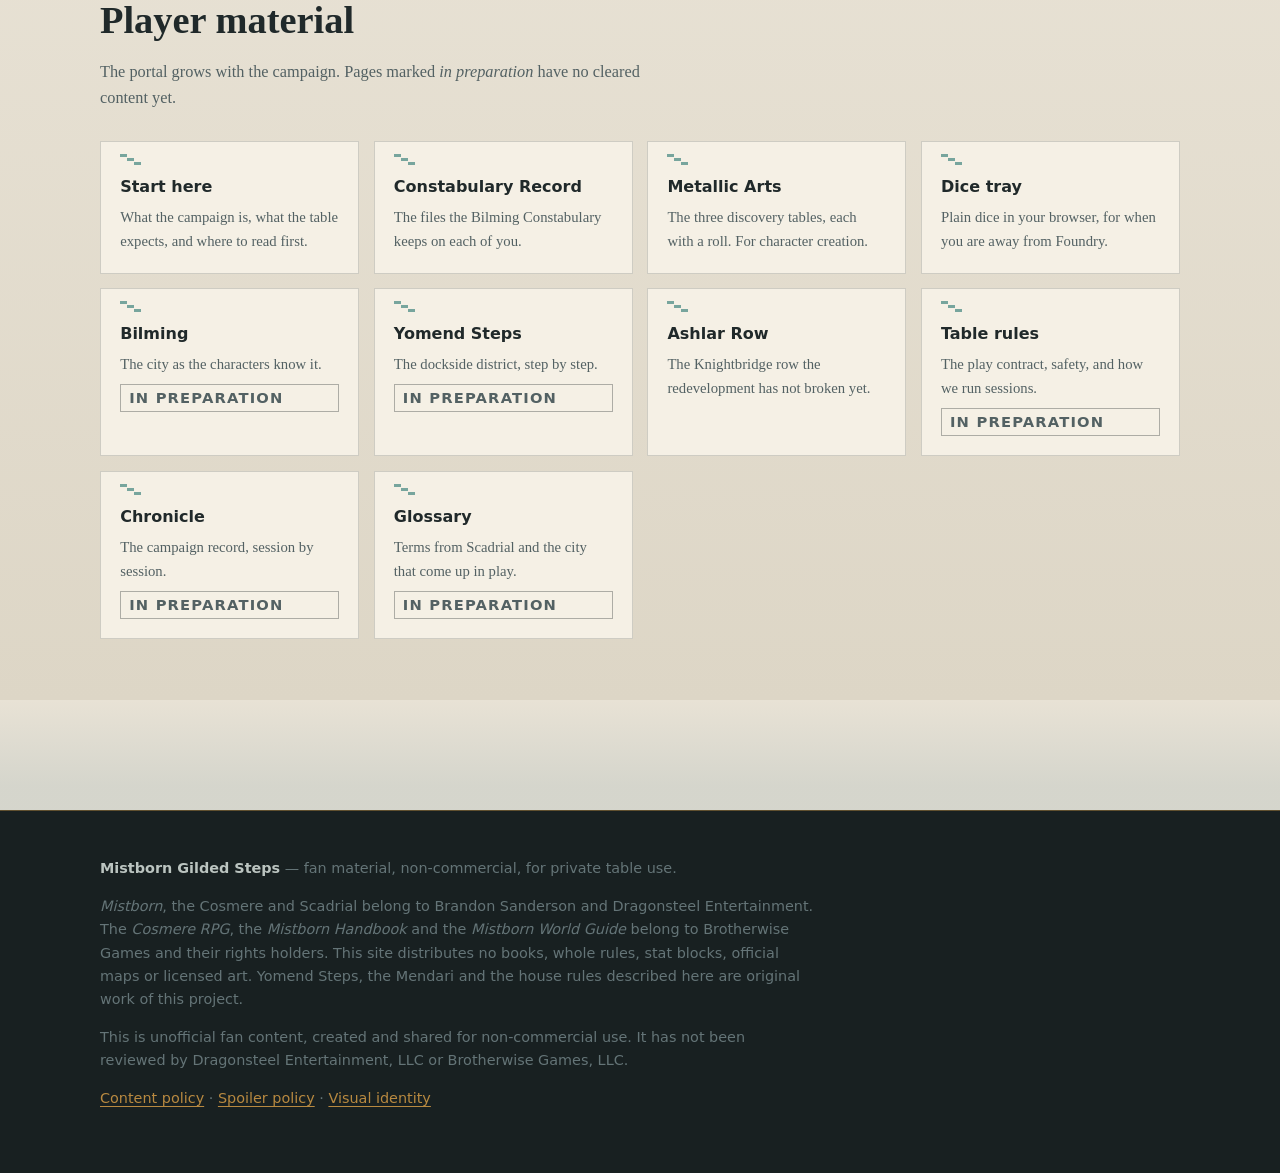
==== commit ab87068b: "Replace the house rule with the official discovery tables The table is no longer using the Metalborn" ====
--- a/docs/index.html
+++ b/docs/index.html
@@ -26,7 +26,7 @@
         <a class="button primary" href="https://github.com/WildPoxx/mistborn-gilded-steps/blob/main/wiki/Home.md">Open the wiki</a>
         <a class="button" href="https://github.com/WildPoxx/mistborn-gilded-steps/blob/main/wiki/Start-Here.md">Start here</a>
         <a class="button" href="constabulary-record.html">Constabulary Record</a>
-        <a class="button" href="https://github.com/WildPoxx/mistborn-gilded-steps/blob/main/wiki/Metalborn-Lottery.md">Metalborn Lottery</a>
+        <a class="button" href="metallic-arts.html">Metallic Arts</a>
         <a class="button" href="https://github.com/WildPoxx/mistborn-gilded-steps/blob/main/wiki/Table-Rules.md">Table rules</a>
       </nav>
     </div>
@@ -192,13 +192,13 @@
             <strong>Constabulary Record</strong>
             <span>The files the Bilming Constabulary keeps on each of you.</span>
           </a>
+          <a class="card" href="metallic-arts.html">
+            <strong>Metallic Arts</strong>
+            <span>The three discovery tables, each with a roll. For character creation.</span>
+          </a>
           <a class="card" href="dice-tray.html">
             <strong>Dice tray</strong>
-            <span>Dice in your browser, and the roll for your Metalborn path.</span>
-          </a>
-          <a class="card" href="https://github.com/WildPoxx/mistborn-gilded-steps/blob/main/wiki/Metalborn-Lottery.md">
-            <strong>Metalborn Lottery</strong>
-            <span>The house rule for discovering the Metallic Arts.</span>
+            <span>Plain dice in your browser, for when you are away from Foundry.</span>
           </a>
           <a class="card" href="https://github.com/WildPoxx/mistborn-gilded-steps/blob/main/wiki/Bilming.md">
             <strong>Bilming</strong>
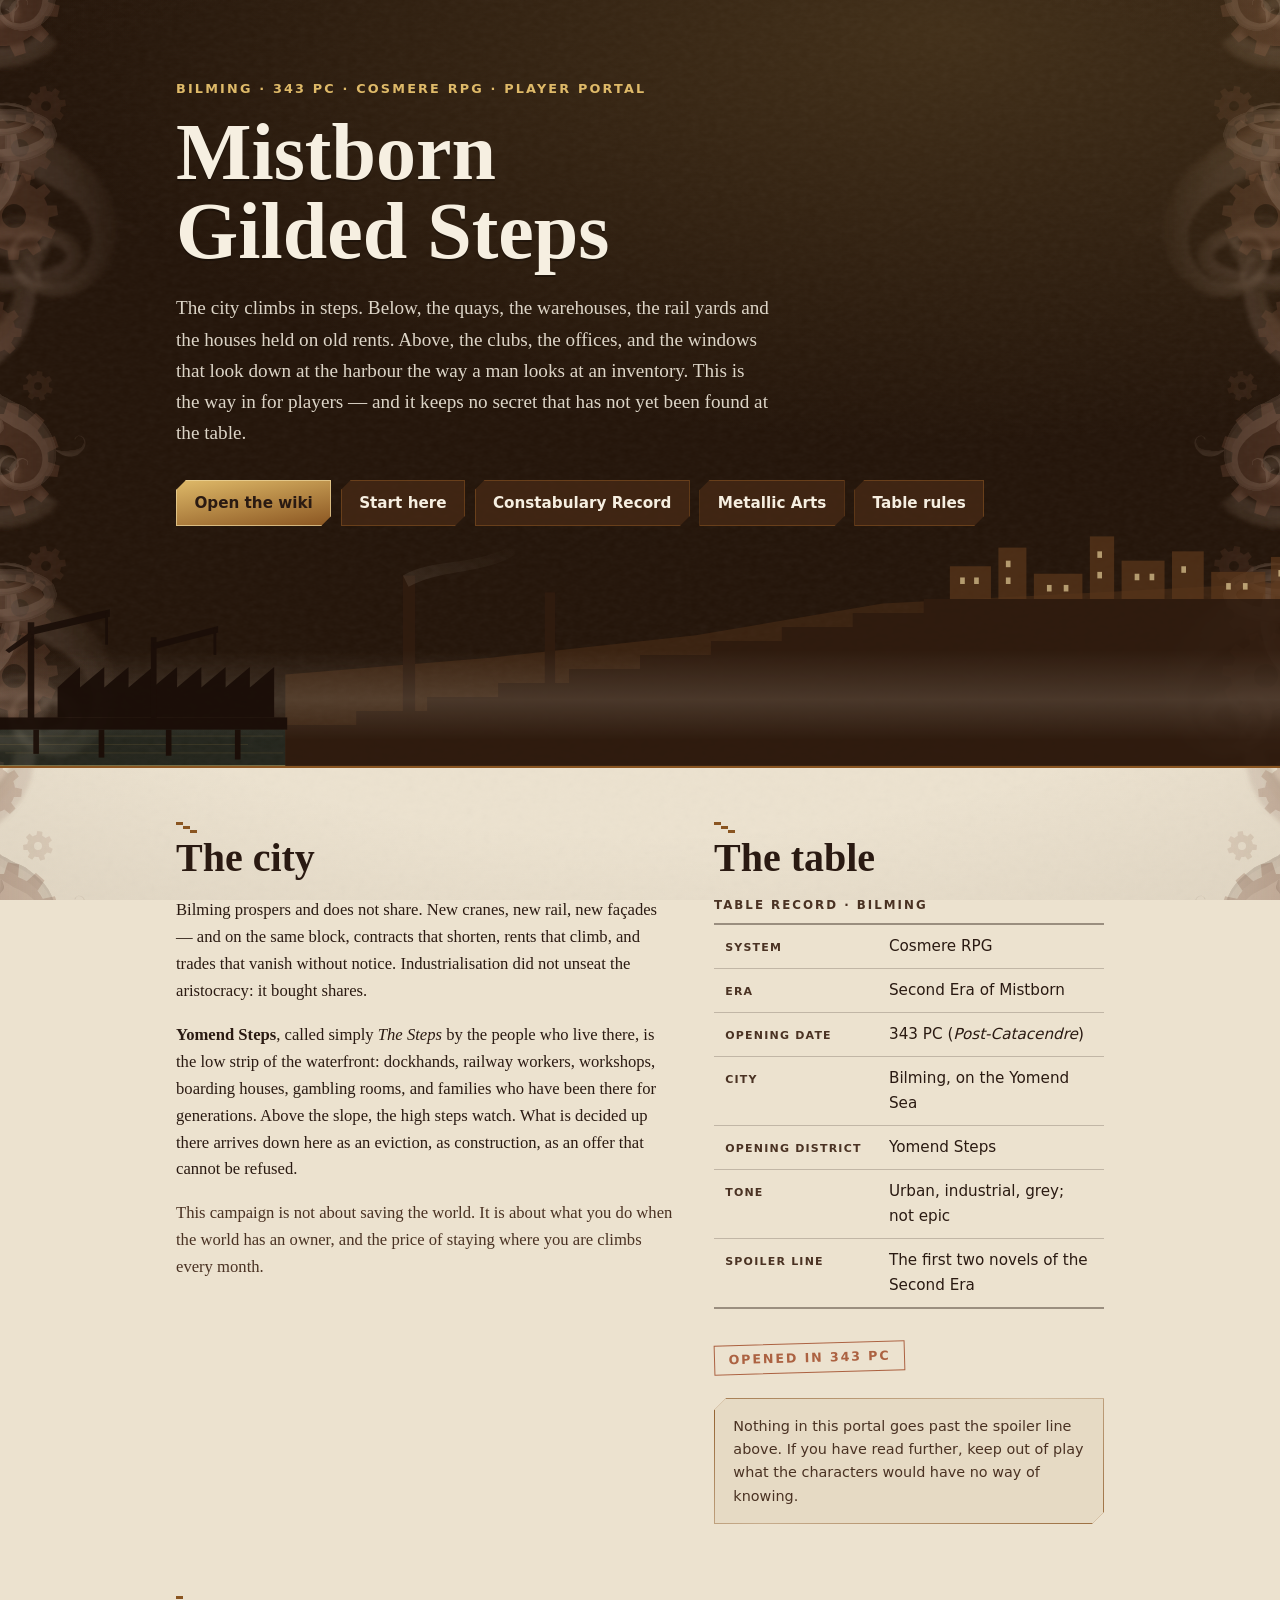
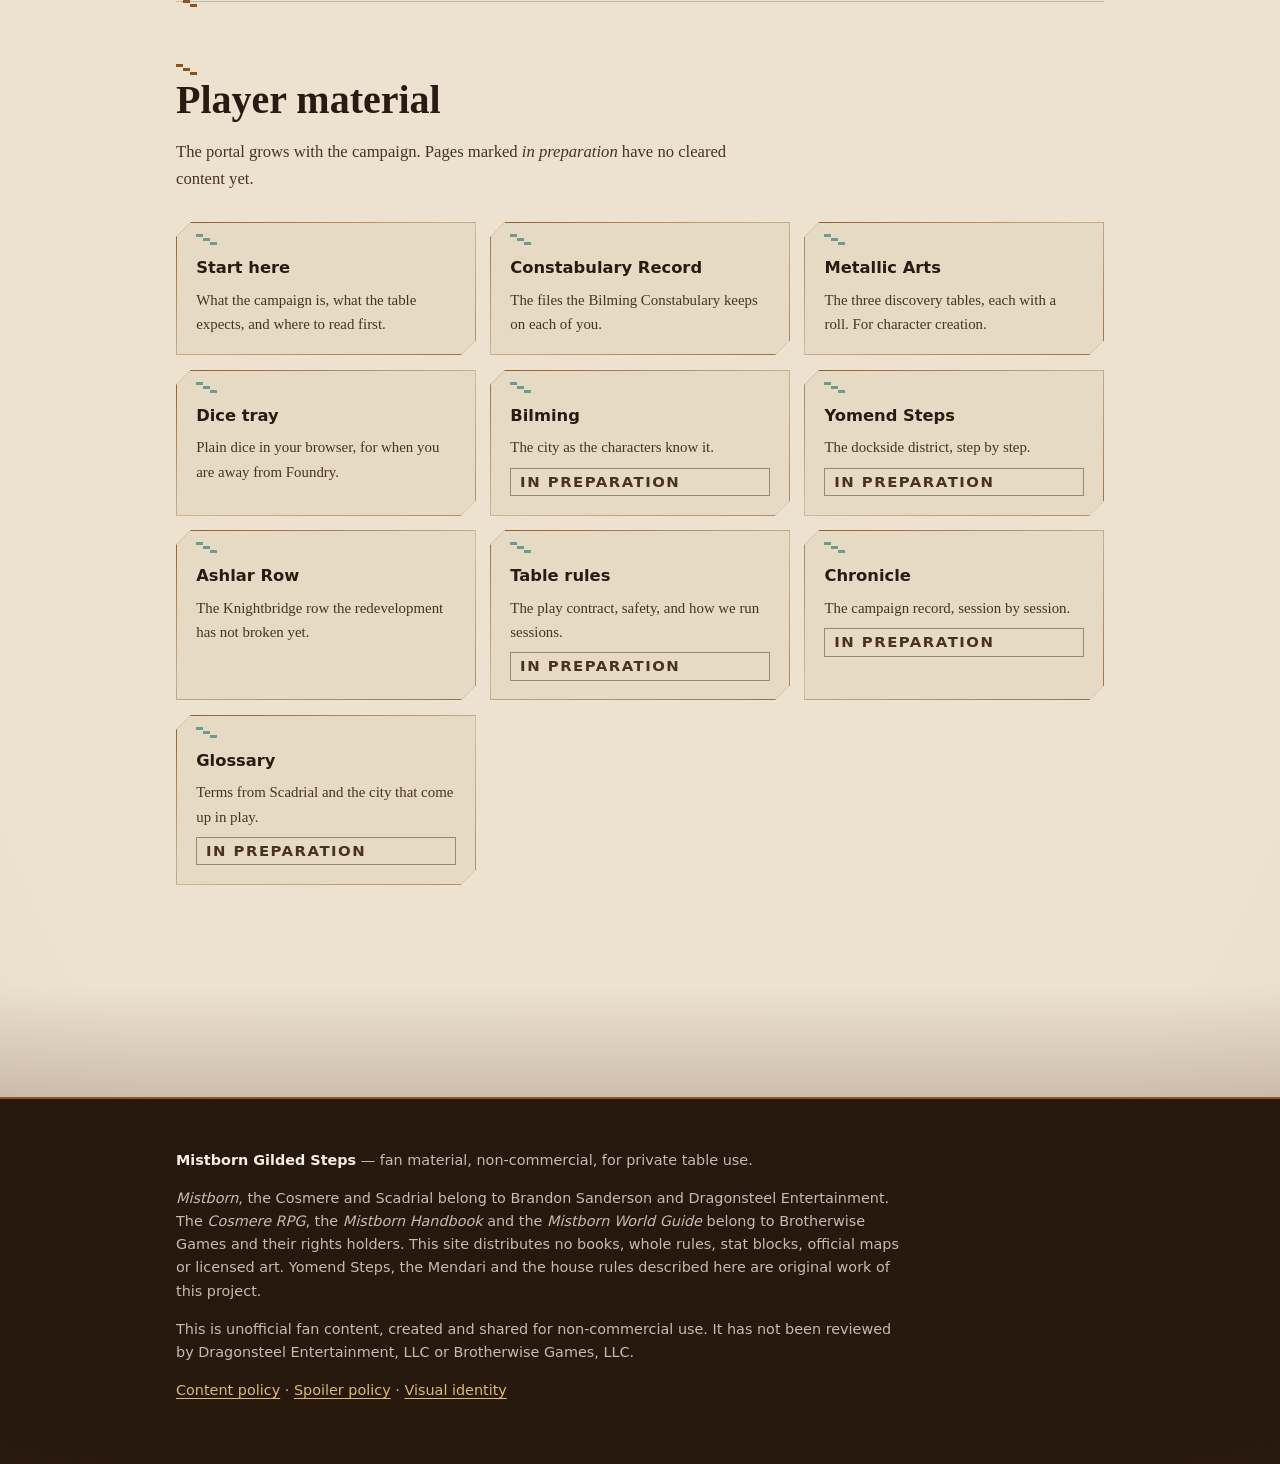
==== commit 3984f0fb: "Rebuild the site's visual system on the Foundry theme The site looked like a different project from " ====
--- a/docs/index.html
+++ b/docs/index.html
@@ -6,8 +6,8 @@
   <title>Mistborn Gilded Steps — Player Portal</title>
   <meta name="description" content="Player portal for the Mistborn Gilded Steps campaign: Bilming, Scadrial, 343 PC. Urban industrial fantasy on the Cosmere RPG.">
   <meta name="color-scheme" content="light dark">
-  <link rel="stylesheet" href="styles/tokens.css">
-  <link rel="stylesheet" href="styles/portal.css">
+  <link rel="stylesheet" href="styles/gilded.css">
+  <link rel="stylesheet" href="styles/site.css">
 </head>
 <body>
   <a class="skip" href="#content">Skip to content</a>
@@ -39,19 +39,19 @@
       <title id="section-title">Cross-section of Yomend Steps: water and quay below, warehouses and cranes along the low strip, the hillside rising in terraces, and the tall houses on the ridge.</title>
       <defs>
         <linearGradient id="mgs-mist" x1="0" y1="0" x2="0" y2="1">
-          <stop offset="0%"   stop-color="var(--mgs-fog)" stop-opacity="0"></stop>
-          <stop offset="55%"  stop-color="var(--mgs-fog)" stop-opacity="0.14"></stop>
-          <stop offset="100%" stop-color="var(--mgs-fog)" stop-opacity="0"></stop>
+          <stop offset="0%"   stop-color="var(--mgs-bege)" stop-opacity="0"></stop>
+          <stop offset="55%"  stop-color="var(--mgs-bege)" stop-opacity="0.16"></stop>
+          <stop offset="100%" stop-color="var(--mgs-bege)" stop-opacity="0"></stop>
         </linearGradient>
         <linearGradient id="mgs-smoke" x1="0" y1="1" x2="1" y2="0">
-          <stop offset="0%"   stop-color="var(--mgs-fog)" stop-opacity="0.10"></stop>
-          <stop offset="100%" stop-color="var(--mgs-fog)" stop-opacity="0"></stop>
+          <stop offset="0%"   stop-color="var(--mgs-bege)" stop-opacity="0.11"></stop>
+          <stop offset="100%" stop-color="var(--mgs-bege)" stop-opacity="0"></stop>
         </linearGradient>
       </defs>
 
       <!-- Water -->
-      <rect x="0" y="258" width="342" height="42" fill="var(--mgs-verdigris-deep)" opacity="0.32"></rect>
-      <g stroke="var(--mgs-fog)" stroke-opacity="0.10" stroke-width="1">
+      <rect x="0" y="258" width="342" height="42" fill="var(--mgs-verdigris-deep)" opacity="0.22"></rect>
+      <g stroke="var(--mgs-metal)" stroke-opacity="0.13" stroke-width="1">
         <line x1="0" y1="268" x2="338" y2="268"></line>
         <line x1="0" y1="277" x2="300" y2="277"></line>
         <line x1="40" y1="286" x2="338" y2="286"></line>
@@ -59,8 +59,8 @@
 
       <!-- Distant plane: the ridge behind and the high houses -->
       <path d="M340 300 L340 202 L560 184 L780 160 L980 126 L1440 102 L1440 300 Z"
-            fill="var(--mgs-iron-700)" opacity="0.34"></path>
-      <g fill="var(--mgs-iron-700)" opacity="0.62">
+            fill="var(--mgs-rust-700)" opacity="0.42"></path>
+      <g fill="var(--mgs-rust-700)" opacity="0.75">
         <rect x="1052" y="86"  width="44" height="46"></rect>
         <rect x="1104" y="66"  width="30" height="66"></rect>
         <rect x="1142" y="94"  width="52" height="38"></rect>
@@ -71,7 +71,7 @@
         <rect x="1396" y="76"  width="28" height="56"></rect>
       </g>
       <!-- Lit windows on the ridge: capital watching the harbour -->
-      <g fill="var(--mgs-brass-bright)" opacity="0.55">
+      <g fill="var(--mgs-metal-bright)" opacity="0.72">
         <rect x="1063" y="98"  width="5" height="7"></rect>
         <rect x="1078" y="98"  width="5" height="7"></rect>
         <rect x="1112" y="80"  width="5" height="7"></rect>
@@ -92,10 +92,10 @@
       <path d="M340 256 L416 256 L416 241 L492 241 L492 226 L568 226 L568 211 L644 211
                L644 196 L720 196 L720 181 L796 181 L796 166 L872 166 L872 151 L948 151
                L948 136 L1024 136 L1024 121 L1440 121 L1440 300 L340 300 Z"
-            fill="#131b1c"></path>
+            fill="var(--mgs-rust-900)"></path>
 
       <!-- Chimneys on the slope, with drifting smoke -->
-      <g fill="#131b1c">
+      <g fill="var(--mgs-rust-900)">
         <rect x="466" y="96"  width="13" height="146"></rect>
         <rect x="618" y="114" width="11" height="98"></rect>
       </g>
@@ -106,7 +106,7 @@
       <rect x="0" y="176" width="1440" height="96" fill="url(#mgs-mist)"></rect>
 
       <!-- Near plane: quay, warehouses and cranes -->
-      <g fill="#0a0f10">
+      <g fill="var(--mgs-rust-990)">
         <!-- deck and piles -->
         <rect x="34" y="248" width="308" height="13"></rect>
         <rect x="70" y="261" width="6" height="26"></rect>
--- a/docs/styles/gilded.css
+++ b/docs/styles/gilded.css
@@ -0,0 +1,144 @@
+/*
+ * Mistborn Gilded Steps — the site's visual system
+ * Version 1.0
+ *
+ * NOT WRITTEN BY HAND. The gear-and-mist tiles below were lifted verbatim from
+ * modules/mistborn-gilded-steps-theme/styles/mistborn-gilded-steps-theme.css,
+ * which generates them from tools/grafismo.py. The site and the Foundry sheet
+ * therefore carry the same drawing, not an imitation of it.
+ *
+ * To change the drawing, change the generator in the module, regenerate that
+ * stylesheet, and re-extract. Editing a data: URI by hand is like editing a
+ * JPEG in Notepad.
+ *
+ * The composition, from the module: gears in mist run down both edges as a
+ * repeating column, a vignette darkens the corners, and the middle stays clean
+ * so that text is read on a quiet ground.
+ *
+ * No image files, no remote fonts, no network calls.
+ */
+
+:root {
+  /* Metal — the one accent that carries action and distinction. */
+  --mgs-metal:        #dfba69;
+  --mgs-metal-deep:   #8a5521;
+  --mgs-metal-bright: #f0d9a0;
+
+  /* Rust: the dark ground, from the module's Ferrugem theme. */
+  --mgs-rust-700: #5f3a1d;
+  --mgs-rust-800: #472a15;
+  --mgs-rust-850: #3b2312;
+  --mgs-rust-900: #301c0f;
+  --mgs-rust-950: #231409;
+  --mgs-rust-990: #1a0e08;
+  --mgs-rust-line: #94684a;
+
+  /* Ledger beige: the light ground, from the module's Registro theme. */
+  --mgs-bege:        #ece2cf;
+  --mgs-bege-claro:  #f6efe1;
+  --mgs-bege-fundo:  #d2c0a2;
+  --mgs-bege-painel: #e6dac4;
+  --mgs-bege-sombra: #ddceb4;
+  --mgs-tinta:       #2a1a12;
+  --mgs-tinta-sub:   #4a3223;
+  --mgs-tinta-fraca: #61402c;
+  --mgs-linha-vermelha: #a33a2a;
+
+  /* Kept from the portal's earlier palette, still used for state and focus. */
+  --mgs-verdigris:        #4e8d85;
+  --mgs-verdigris-deep:   #256a68;
+  --mgs-verdigris-bright: #6fb3a9;
+  --mgs-ember:            #c35d3c;
+  --mgs-ember-deep:       #9e4623;
+  --mgs-ember-bright:     #d68258;
+  --mgs-danger:           #a43d36;
+  --mgs-danger-bright:    #d4796f;
+  --mgs-success:          #487867;
+
+  /* Type. System stacks only. */
+  --mgs-font-ui:      "Bahnschrift", "Aptos", "Segoe UI", system-ui, sans-serif;
+  --mgs-font-prose:   "Baskerville Old Face", "Book Antiqua", Georgia, serif;
+  --mgs-font-display: "Rockwell", "Rockwell Extra Bold", "Roboto Slab", Georgia, serif;
+  --mgs-font-mono:    "Cascadia Mono", Consolas, ui-monospace, monospace;
+}
+
+/* ── The two grounds ─────────────────────────────────────────
+   Light first, then dark under prefers-color-scheme, then the
+   explicit [data-theme] overrides so a toggle wins either way. */
+
+:root {
+  color-scheme: light dark;
+
+  --ground:        var(--mgs-bege);
+  --ground-deep:   var(--mgs-bege-fundo);
+  --plate:         var(--mgs-bege-painel);
+  --plate-sunk:    var(--mgs-bege-sombra);
+  --ink:           var(--mgs-tinta);
+  --ink-sub:       var(--mgs-tinta-sub);
+  --ink-faint:     var(--mgs-tinta-fraca);
+  --edge:          rgb(42 26 18 / 22%);
+  --edge-firm:     rgb(42 26 18 / 42%);
+  --accent:        var(--mgs-metal-deep);
+  --accent-soft:   var(--mgs-linha-vermelha);
+  --focus:         var(--mgs-verdigris-deep);
+  --link:          var(--mgs-verdigris-deep);
+  --alert:         var(--mgs-ember-deep);
+  --band:          var(--mgs-rust-950);
+  --band-ink:      var(--mgs-bege-claro);
+
+  --side-l: url("data:image/svg+xml,<svg xmlns='http://www.w3.org/2000/svg' width='150' height='460' viewBox='0 0 150 460'><defs><linearGradient id='d' x1='0' y1='0' x2='1' y2='0'><stop offset='0' stop-color='white' stop-opacity='1'/><stop offset='0.42' stop-color='white' stop-opacity='0.72'/><stop offset='0.74' stop-color='white' stop-opacity='0.26'/><stop offset='1' stop-color='white' stop-opacity='0'/></linearGradient><mask id='m'><rect width='100%' height='100%' fill='url(%23d)'/></mask><filter id='b' x='-15%' y='-15%' width='130%' height='130%'><feGaussianBlur stdDeviation='2.2'/></filter><g id='mv'><path fill='%23a08876' fill-opacity='1.00' d='M50 158L52 161L53 164L54 167L55 171L56 174L55 178L53 181L51 183L49 186L46 189L44 191L41 192L38 193L34 193L31 193L29 191L29 190L32 192L34 192L37 192L40 190L41 188L43 186L44 183L44 181L44 178L43 175L44 172L45 170L46 167L47 164L48 162L49 158Z'/><path fill='%238a7160' fill-opacity='0.85' d='M50 158L52 161L53 164L54 167L55 171L56 174L55 178L53 181L51 183L49 186L46 189L44 191L41 192L38 193L34 193L31 193L29 191L29 191L31 192L34 193L37 192L40 191L43 189L45 187L46 185L48 182L49 179L49 176L50 173L50 170L50 167L50 164L50 161L50 158Z'/><path fill='%236b5445' fill-opacity='0.75' d='M50 158L52 161L53 164L54 167L55 171L56 174L55 178L53 181L51 183L49 186L46 189L44 191L41 192L38 193L34 193L31 193L29 191L29 191L31 193L34 193L37 193L40 192L43 190L46 188L48 186L50 183L52 180L53 177L54 174L54 171L53 167L53 164L52 161L50 158Z'/><path fill='%23a08876' fill-opacity='1.00' d='M160 220L165 221L170 222L175 222L180 223L185 222L190 221L194 221L199 220L203 219L208 217L212 214L214 210L216 206L216 201L214 196L210 193L205 192L201 194L198 199L197 198L200 194L205 191L211 192L215 195L218 200L219 206L218 212L216 217L212 222L208 226L203 230L197 232L191 233L185 233L179 232L173 230L168 227L163 224L159 221Z'/><path fill='%238a7160' fill-opacity='0.85' d='M160 220L165 221L170 222L175 222L180 223L185 222L190 221L194 221L199 220L203 219L208 217L212 214L214 210L216 206L216 201L214 196L210 193L205 192L201 194L198 199L197 198L200 194L205 192L211 193L215 196L217 201L218 206L216 211L214 216L210 219L205 222L201 225L196 226L190 227L185 227L180 227L174 226L169 224L164 222L159 220Z'/><path fill='%236b5445' fill-opacity='0.75' d='M160 220L165 221L170 222L175 222L180 223L185 222L190 221L194 221L199 220L203 219L208 217L212 214L214 210L216 206L216 201L214 196L210 193L205 192L201 194L198 199L198 198L201 194L205 192L210 193L214 196L216 201L217 206L215 210L212 214L208 218L204 220L199 221L195 222L190 223L185 224L180 224L175 223L170 223L165 221L160 220Z'/><path fill='%23a08876' fill-opacity='1.00' d='M74 285L72 282L70 278L69 274L68 269L67 265L67 260L67 255L70 251L72 247L75 244L79 241L83 238L87 237L92 236L96 237L100 239L103 242L104 246L104 250L103 250L103 246L102 242L99 240L95 238L92 238L88 240L85 242L83 245L81 248L80 251L79 255L79 258L78 262L77 265L77 269L76 273L76 277L76 281L76 285Z'/><path fill='%238a7160' fill-opacity='0.85' d='M74 285L72 282L70 278L69 274L68 269L67 265L67 260L67 255L70 251L72 247L75 244L79 241L83 238L87 237L92 236L96 237L100 239L103 242L104 246L104 250L103 250L104 246L102 242L99 239L96 238L92 237L88 238L84 240L81 243L78 246L76 249L74 253L73 257L72 261L72 265L72 269L72 273L73 277L74 281L75 285Z'/><path fill='%236b5445' fill-opacity='0.75' d='M74 285L72 282L70 278L69 274L68 269L67 265L67 260L67 255L70 251L72 247L75 244L79 241L83 238L87 237L92 236L96 237L100 239L103 242L104 246L104 250L103 250L104 246L103 242L100 239L96 237L92 236L87 237L83 239L79 241L76 244L73 248L71 252L69 256L68 260L68 265L69 269L70 274L71 278L73 282L75 285Z'/><path fill='%23a08876' fill-opacity='1.00' d='M8 1L8 12L8 22L8 33L10 43L11 52L14 62L17 71L21 79L26 87L32 94L38 101L45 106L52 112L61 116L69 121L79 126L89 130L99 135L108 142L118 150L127 158L136 167L144 178L150 189L155 201L159 214L160 227L159 240L156 253L151 265L144 276L135 285L125 292L113 298L101 301L89 301L77 299L65 294L56 287L48 278L43 266L42 254L45 243L54 234L65 230L76 232L84 241L86 252L79 262L68 264L59 259L60 257L69 263L78 260L83 252L82 242L75 236L65 234L57 238L51 246L49 255L50 264L55 272L62 279L70 284L80 286L89 287L98 285L107 282L115 277L121 271L126 264L130 255L132 247L133 238L132 229L130 221L126 213L121 206L116 200L109 194L102 188L94 184L85 179L76 175L67 169L58 164L48 157L38 151L29 143L20 135L11 125L3 115L-3 104L-8 92L-11 80L-14 68L-15 56L-15 44L-15 32L-13 21L-11 10L-8 -1Z'/><path fill='%238a7160' fill-opacity='0.85' d='M8 1L8 12L8 22L8 33L10 43L11 52L14 62L17 71L21 79L26 87L32 94L38 101L45 106L52 112L61 116L69 121L79 126L89 130L99 135L108 142L118 150L127 158L136 167L144 178L150 189L155 201L159 214L160 227L159 240L156 253L151 265L144 276L135 285L125 292L113 298L101 301L89 301L77 299L65 294L56 287L48 278L43 266L42 254L45 243L54 234L65 230L76 232L84 241L86 252L79 262L68 264L59 259L60 258L68 264L79 261L85 252L83 242L76 234L65 232L55 236L48 244L45 255L46 265L51 275L59 283L68 289L78 293L89 294L100 293L110 290L120 285L128 278L135 270L141 260L145 250L146 239L146 228L145 217L141 207L136 197L130 188L123 180L115 173L106 166L97 160L88 154L78 149L69 144L59 138L50 133L41 127L33 120L25 112L18 104L12 95L7 85L3 75L1 65L-1 54L-2 43L-3 32L-2 22L-1 11L0 0Z'/><path fill='%236b5445' fill-opacity='0.75' d='M8 1L8 12L8 22L8 33L10 43L11 52L14 62L17 71L21 79L26 87L32 94L38 101L45 106L52 112L61 116L69 121L79 126L89 130L99 135L108 142L118 150L127 158L136 167L144 178L150 189L155 201L159 214L160 227L159 240L156 253L151 265L144 276L135 285L125 292L113 298L101 301L89 301L77 299L65 294L56 287L48 278L43 266L42 254L45 243L54 234L65 230L76 232L84 241L86 252L79 262L68 264L59 259L59 258L68 264L79 262L85 252L84 241L76 233L65 231L54 234L46 243L43 254L44 266L49 277L56 286L66 292L77 297L89 299L101 298L112 296L123 290L133 283L141 274L148 264L153 252L155 240L156 228L155 215L151 203L146 191L140 181L132 171L123 162L114 154L105 147L95 141L86 136L76 131L66 126L57 121L49 116L41 110L34 104L28 97L22 89L17 81L13 72L10 63L8 53L6 43L5 33L5 22L5 12L6 1Z'/><path fill='%23a08876' fill-opacity='1.00' d='M96 25L87 36L74 43L62 48L50 51L37 52L25 53L13 53L1 53L-11 51L-23 49L-35 46L-47 41L-59 35L-70 24L-76 8L-70 -9L-59 -19L-47 -25L-35 -29L-23 -32L-11 -34L2 -34L14 -34L26 -32L39 -29L52 -21L55 -3L41 6L28 8L16 9L4 8L-8 6L-20 3L-31 -3L-40 -13L-39 -27L-30 -36L-18 -40L-7 -43L5 -44L17 -43L29 -38L23 -30L21 -32L26 -37L16 -40L5 -40L-6 -38L-17 -36L-26 -31L-33 -24L-33 -16L-26 -10L-16 -6L-6 -4L5 -2L16 -2L27 -4L36 -6L42 -9L40 -11L33 -13L23 -14L13 -15L2 -15L-9 -14L-19 -12L-29 -10L-39 -6L-47 -2L-53 3L-55 8L-53 12L-47 17L-38 21L-29 25L-19 27L-8 29L3 30L13 31L24 31L35 30L45 28L55 26L65 22L71 18L76 11Z'/><path fill='%238a7160' fill-opacity='0.85' d='M96 25L87 36L74 43L62 48L50 51L37 52L25 53L13 53L1 53L-11 51L-23 49L-35 46L-47 41L-59 35L-70 24L-76 8L-70 -9L-59 -19L-47 -25L-35 -29L-23 -32L-11 -34L2 -34L14 -34L26 -32L39 -29L52 -21L55 -3L41 6L28 8L16 9L4 8L-8 6L-20 3L-31 -3L-40 -13L-39 -27L-30 -36L-18 -40L-7 -43L5 -44L17 -43L29 -38L23 -30L22 -31L27 -38L17 -41L5 -42L-6 -41L-18 -38L-28 -33L-36 -26L-37 -14L-28 -7L-18 -2L-7 1L4 3L16 3L27 3L39 0L49 -6L46 -16L36 -21L25 -24L13 -25L2 -25L-10 -24L-21 -23L-32 -20L-43 -16L-53 -11L-62 -3L-66 8L-62 18L-53 26L-43 32L-32 36L-21 39L-10 41L2 42L13 43L25 42L36 42L48 40L59 37L70 33L80 27L86 18Z'/><path fill='%236b5445' fill-opacity='0.75' d='M96 25L87 36L74 43L62 48L50 51L37 52L25 53L13 53L1 53L-11 51L-23 49L-35 46L-47 41L-59 35L-70 24L-76 8L-70 -9L-59 -19L-47 -25L-35 -29L-23 -32L-11 -34L2 -34L14 -34L26 -32L39 -29L52 -21L55 -3L41 6L28 8L16 9L4 8L-8 6L-20 3L-31 -3L-40 -13L-39 -27L-30 -36L-18 -40L-7 -43L5 -44L17 -43L29 -38L23 -30L23 -31L28 -38L17 -42L5 -43L-7 -42L-18 -40L-29 -35L-38 -26L-39 -13L-30 -4L-19 1L-8 5L4 7L16 7L28 7L40 4L53 -4L51 -19L38 -27L26 -30L14 -31L2 -32L-10 -31L-22 -29L-34 -27L-46 -23L-57 -17L-68 -7L-73 8L-68 23L-57 32L-46 38L-34 43L-23 46L-11 48L1 50L13 50L25 50L37 49L49 48L61 45L73 41L85 33L93 23Z'/></g><g id='mvs'><path fill='%23a08876' fill-opacity='1.00' d='M50 158L52 161L53 164L54 167L55 171L56 174L55 178L53 181L51 183L49 186L46 189L44 191L41 192L38 193L34 193L31 193L29 191L29 190L32 192L34 192L37 192L40 190L41 188L43 186L44 183L44 181L44 178L43 175L44 172L45 170L46 167L47 164L48 162L49 158Z'/><path fill='%238a7160' fill-opacity='0.85' d='M50 158L52 161L53 164L54 167L55 171L56 174L55 178L53 181L51 183L49 186L46 189L44 191L41 192L38 193L34 193L31 193L29 191L29 191L31 192L34 193L37 192L40 191L43 189L45 187L46 185L48 182L49 179L49 176L50 173L50 170L50 167L50 164L50 161L50 158Z'/><path fill='%236b5445' fill-opacity='0.75' d='M50 158L52 161L53 164L54 167L55 171L56 174L55 178L53 181L51 183L49 186L46 189L44 191L41 192L38 193L34 193L31 193L29 191L29 191L31 193L34 193L37 193L40 192L43 190L46 188L48 186L50 183L52 180L53 177L54 174L54 171L53 167L53 164L52 161L50 158Z'/><path fill='%23a08876' fill-opacity='1.00' d='M160 220L165 221L170 222L175 222L180 223L185 222L190 221L194 221L199 220L203 219L208 217L212 214L214 210L216 206L216 201L214 196L210 193L205 192L201 194L198 199L197 198L200 194L205 191L211 192L215 195L218 200L219 206L218 212L216 217L212 222L208 226L203 230L197 232L191 233L185 233L179 232L173 230L168 227L163 224L159 221Z'/><path fill='%238a7160' fill-opacity='0.85' d='M160 220L165 221L170 222L175 222L180 223L185 222L190 221L194 221L199 220L203 219L208 217L212 214L214 210L216 206L216 201L214 196L210 193L205 192L201 194L198 199L197 198L200 194L205 192L211 193L215 196L217 201L218 206L216 211L214 216L210 219L205 222L201 225L196 226L190 227L185 227L180 227L174 226L169 224L164 222L159 220Z'/><path fill='%236b5445' fill-opacity='0.75' d='M160 220L165 221L170 222L175 222L180 223L185 222L190 221L194 221L199 220L203 219L208 217L212 214L214 210L216 206L216 201L214 196L210 193L205 192L201 194L198 199L198 198L201 194L205 192L210 193L214 196L216 201L217 206L215 210L212 214L208 218L204 220L199 221L195 222L190 223L185 224L180 224L175 223L170 223L165 221L160 220Z'/><path fill='%23a08876' fill-opacity='1.00' d='M74 285L72 282L70 278L69 274L68 269L67 265L67 260L67 255L70 251L72 247L75 244L79 241L83 238L87 237L92 236L96 237L100 239L103 242L104 246L104 250L103 250L103 246L102 242L99 240L95 238L92 238L88 240L85 242L83 245L81 248L80 251L79 255L79 258L78 262L77 265L77 269L76 273L76 277L76 281L76 285Z'/><path fill='%238a7160' fill-opacity='0.85' d='M74 285L72 282L70 278L69 274L68 269L67 265L67 260L67 255L70 251L72 247L75 244L79 241L83 238L87 237L92 236L96 237L100 239L103 242L104 246L104 250L103 250L104 246L102 242L99 239L96 238L92 237L88 238L84 240L81 243L78 246L76 249L74 253L73 257L72 261L72 265L72 269L72 273L73 277L74 281L75 285Z'/><path fill='%236b5445' fill-opacity='0.75' d='M74 285L72 282L70 278L69 274L68 269L67 265L67 260L67 255L70 251L72 247L75 244L79 241L83 238L87 237L92 236L96 237L100 239L103 242L104 246L104 250L103 250L104 246L103 242L100 239L96 237L92 236L87 237L83 239L79 241L76 244L73 248L71 252L69 256L68 260L68 265L69 269L70 274L71 278L73 282L75 285Z'/><path fill='%23a08876' fill-opacity='1.00' d='M8 1L8 12L8 22L8 33L10 43L11 52L14 62L17 71L21 79L26 87L32 94L38 101L45 106L52 112L61 116L69 121L79 126L89 130L99 135L108 142L118 150L127 158L136 167L144 178L150 189L155 201L159 214L160 227L159 240L156 253L151 265L144 276L135 285L125 292L113 298L101 301L89 301L77 299L65 294L56 287L48 278L43 266L42 254L45 243L54 234L65 230L76 232L84 241L86 252L79 262L68 264L59 259L60 257L69 263L78 260L83 252L82 242L75 236L65 234L57 238L51 246L49 255L50 264L55 272L62 279L70 284L80 286L89 287L98 285L107 282L115 277L121 271L126 264L130 255L132 247L133 238L132 229L130 221L126 213L121 206L116 200L109 194L102 188L94 184L85 179L76 175L67 169L58 164L48 157L38 151L29 143L20 135L11 125L3 115L-3 104L-8 92L-11 80L-14 68L-15 56L-15 44L-15 32L-13 21L-11 10L-8 -1Z'/><path fill='%238a7160' fill-opacity='0.85' d='M8 1L8 12L8 22L8 33L10 43L11 52L14 62L17 71L21 79L26 87L32 94L38 101L45 106L52 112L61 116L69 121L79 126L89 130L99 135L108 142L118 150L127 158L136 167L144 178L150 189L155 201L159 214L160 227L159 240L156 253L151 265L144 276L135 285L125 292L113 298L101 301L89 301L77 299L65 294L56 287L48 278L43 266L42 254L45 243L54 234L65 230L76 232L84 241L86 252L79 262L68 264L59 259L60 258L68 264L79 261L85 252L83 242L76 234L65 232L55 236L48 244L45 255L46 265L51 275L59 283L68 289L78 293L89 294L100 293L110 290L120 285L128 278L135 270L141 260L145 250L146 239L146 228L145 217L141 207L136 197L130 188L123 180L115 173L106 166L97 160L88 154L78 149L69 144L59 138L50 133L41 127L33 120L25 112L18 104L12 95L7 85L3 75L1 65L-1 54L-2 43L-3 32L-2 22L-1 11L0 0Z'/><path fill='%236b5445' fill-opacity='0.75' d='M8 1L8 12L8 22L8 33L10 43L11 52L14 62L17 71L21 79L26 87L32 94L38 101L45 106L52 112L61 116L69 121L79 126L89 130L99 135L108 142L118 150L127 158L136 167L144 178L150 189L155 201L159 214L160 227L159 240L156 253L151 265L144 276L135 285L125 292L113 298L101 301L89 301L77 299L65 294L56 287L48 278L43 266L42 254L45 243L54 234L65 230L76 232L84 241L86 252L79 262L68 264L59 259L59 258L68 264L79 262L85 252L84 241L76 233L65 231L54 234L46 243L43 254L44 266L49 277L56 286L66 292L77 297L89 299L101 298L112 296L123 290L133 283L141 274L148 264L153 252L155 240L156 228L155 215L151 203L146 191L140 181L132 171L123 162L114 154L105 147L95 141L86 136L76 131L66 126L57 121L49 116L41 110L34 104L28 97L22 89L17 81L13 72L10 63L8 53L6 43L5 33L5 22L5 12L6 1Z'/></g></defs><g mask='url(%23m)'><g filter='url(%23b)'><use href='%23mv' opacity='0.26' transform='translate(-30 20) scale(0.92 0.92)'/><use href='%23mv' opacity='0.26' transform='translate(-30 480) scale(0.92 0.92)'/><use href='%23mv' opacity='0.24' transform='translate(24 -210) scale(-0.78 0.78)'/><use href='%23mv' opacity='0.24' transform='translate(24 250) scale(-0.78 0.78)'/><use href='%23mv' opacity='0.24' transform='translate(24 710) scale(-0.78 0.78)'/></g><g fill='%238a5a44'><g opacity='0.34'><path fill-rule='evenodd' d='M48.0 2.0L59.7 5.8L57.4 17.1L45.1 16.1A46.0 46.0 0 0 1 40.8 24.7L40.8 24.7L49.1 33.9L41.4 42.5L31.3 35.5A46.0 46.0 0 0 1 23.3 40.8L23.3 40.8L25.8 52.9L14.9 56.5L9.6 45.4A46.0 46.0 0 0 1 0.0 46.0L0.0 46.0L-3.8 57.7L-15.1 55.4L-14.1 43.1A46.0 46.0 0 0 1 -22.7 38.8L-22.7 38.8L-31.9 47.1L-40.5 39.4L-33.5 29.3A46.0 46.0 0 0 1 -38.8 21.3L-38.8 21.3L-50.9 23.8L-54.5 12.9L-43.4 7.6A46.0 46.0 0 0 1 -44.0 -2.0L-44.0 -2.0L-55.7 -5.8L-53.4 -17.1L-41.1 -16.1A46.0 46.0 0 0 1 -36.8 -24.7L-36.8 -24.7L-45.1 -33.9L-37.4 -42.5L-27.3 -35.5A46.0 46.0 0 0 1 -19.3 -40.8L-19.3 -40.8L-21.8 -52.9L-10.9 -56.5L-5.6 -45.4A46.0 46.0 0 0 1 4.0 -46.0L4.0 -46.0L7.8 -57.7L19.1 -55.4L18.1 -43.1A46.0 46.0 0 0 1 26.7 -38.8L26.7 -38.8L35.9 -47.1L44.5 -39.4L37.5 -29.3A46.0 46.0 0 0 1 42.8 -21.3L42.8 -21.3L54.9 -23.8L58.5 -12.9L47.4 -7.6A46.0 46.0 0 0 1 48.0 2.0ZM17.0 0.0A15.0 15.0 0 1 0 -13.0 0.0A15.0 15.0 0 1 0 17.0 0.0Z'/><path d='M18.1 6.2L43.6 11.4L44.7 5.7L19.2 0.5ZM1.1 17.2L4.0 43.1L9.8 42.4L6.8 16.6ZM-14.7 4.4L-38.3 15.2L-35.9 20.5L-12.3 9.7ZM-7.4 -14.5L-24.9 -33.6L-29.2 -29.7L-11.6 -10.6ZM12.9 -13.4L25.7 -36.0L20.6 -38.9L7.8 -16.2Z'/></g><g opacity='0.34'><path fill-rule='evenodd' d='M48.0 462.0L59.7 465.8L57.4 477.1L45.1 476.1A46.0 46.0 0 0 1 40.8 484.7L40.8 484.7L49.1 493.9L41.4 502.5L31.3 495.5A46.0 46.0 0 0 1 23.3 500.8L23.3 500.8L25.8 512.9L14.9 516.5L9.6 505.4A46.0 46.0 0 0 1 0.0 506.0L0.0 506.0L-3.8 517.7L-15.1 515.4L-14.1 503.1A46.0 46.0 0 0 1 -22.7 498.8L-22.7 498.8L-31.9 507.1L-40.5 499.4L-33.5 489.3A46.0 46.0 0 0 1 -38.8 481.3L-38.8 481.3L-50.9 483.8L-54.5 472.9L-43.4 467.6A46.0 46.0 0 0 1 -44.0 458.0L-44.0 458.0L-55.7 454.2L-53.4 442.9L-41.1 443.9A46.0 46.0 0 0 1 -36.8 435.3L-36.8 435.3L-45.1 426.1L-37.4 417.5L-27.3 424.5A46.0 46.0 0 0 1 -19.3 419.2L-19.3 419.2L-21.8 407.1L-10.9 403.5L-5.6 414.6A46.0 46.0 0 0 1 4.0 414.0L4.0 414.0L7.8 402.3L19.1 404.6L18.1 416.9A46.0 46.0 0 0 1 26.7 421.2L26.7 421.2L35.9 412.9L44.5 420.6L37.5 430.7A46.0 46.0 0 0 1 42.8 438.7L42.8 438.7L54.9 436.2L58.5 447.1L47.4 452.4A46.0 46.0 0 0 1 48.0 462.0ZM17.0 460.0A15.0 15.0 0 1 0 -13.0 460.0A15.0 15.0 0 1 0 17.0 460.0Z'/><path d='M18.1 466.2L43.6 471.4L44.7 465.7L19.2 460.5ZM1.1 477.2L4.0 503.1L9.8 502.4L6.8 476.6ZM-14.7 464.4L-38.3 475.2L-35.9 480.5L-12.3 469.7ZM-7.4 445.5L-24.9 426.4L-29.2 430.3L-11.6 449.4ZM12.9 446.6L25.7 424.0L20.6 421.1L7.8 443.8Z'/></g><g opacity='0.3'><path fill-rule='evenodd' d='M47.7 225.3L55.6 230.3L51.5 238.9L42.7 236.1A35.0 35.0 0 0 1 37.4 242.1L37.4 242.1L41.3 250.5L33.2 255.6L27.2 248.4A35.0 35.0 0 0 1 19.6 250.6L19.6 250.6L18.3 259.8L8.7 259.7L7.6 250.4A35.0 35.0 0 0 1 0.0 248.1L0.0 248.1L-6.1 255.1L-14.1 249.9L-10.0 241.5A35.0 35.0 0 0 1 -15.1 235.4L-15.1 235.4L-24.1 238.1L-27.9 229.4L-20.0 224.5A35.0 35.0 0 0 1 -21.0 216.6L-21.0 216.6L-30.0 214.0L-28.5 204.6L-19.2 204.8A35.0 35.0 0 0 1 -15.8 197.6L-15.8 197.6L-21.9 190.5L-15.6 183.4L-7.8 188.6A35.0 35.0 0 0 1 -1.1 184.4L-1.1 184.4L-2.4 175.2L6.8 172.6L10.4 181.2A35.0 35.0 0 0 1 18.4 181.3L18.4 181.3L22.3 172.8L31.4 175.6L29.8 184.8A35.0 35.0 0 0 1 36.5 189.2L36.5 189.2L44.3 184.1L50.5 191.4L44.2 198.3A35.0 35.0 0 0 1 47.4 205.6L47.4 205.6L56.7 205.6L58.0 215.0L49.0 217.4A35.0 35.0 0 0 1 47.7 225.3ZM26.0 216.0A12.0 12.0 0 1 0 2.0 216.0A12.0 12.0 0 1 0 26.0 216.0Z'/><path d='M25.7 224.0L42.0 231.6L43.9 227.6L27.6 220.0ZM10.1 229.6L7.8 247.5L12.2 248.0L14.4 230.2ZM-0.2 216.5L-17.8 219.8L-17.0 224.2L0.7 220.8ZM9.2 202.7L0.5 186.9L-3.3 189.0L5.3 204.8ZM25.2 207.3L37.5 194.2L34.3 191.2L22.0 204.3Z'/></g><g opacity='0.24'><path fill-rule='evenodd' d='M14.9 327.5L22.0 329.0L21.2 336.9L13.9 337.0A23.0 23.0 0 0 1 11.1 342.8L11.1 342.8L15.6 348.5L9.9 354.1L4.3 349.4A23.0 23.0 0 0 1 -1.6 352.1L-1.6 352.1L-1.8 359.4L-9.7 359.9L-11.1 352.8A23.0 23.0 0 0 1 -17.3 351.1L-17.3 351.1L-22.1 356.5L-28.6 351.8L-25.0 345.5A23.0 23.0 0 0 1 -28.6 340.2L-28.6 340.2L-35.8 341.2L-37.8 333.5L-31.0 330.9A23.0 23.0 0 0 1 -30.3 324.5L-30.3 324.5L-36.5 320.7L-33.1 313.5L-26.2 315.9A23.0 23.0 0 0 1 -21.6 311.5L-21.6 311.5L-23.8 304.5L-16.6 301.3L-12.9 307.5A23.0 23.0 0 0 1 -6.5 307.0L-6.5 307.0L-3.8 300.3L3.9 302.5L2.7 309.6A23.0 23.0 0 0 1 7.9 313.4L7.9 313.4L14.3 310.0L18.8 316.5L13.3 321.3A23.0 23.0 0 0 1 14.9 327.5ZM0.0 330.0A8.0 8.0 0 1 0 -16.0 330.0A8.0 8.0 0 1 0 0.0 330.0Z'/><path d='M1.8 332.5L11.8 333.5L12.0 330.5L2.1 329.5ZM-7.3 340.1L-5.2 349.9L-2.3 349.2L-4.4 339.5ZM-17.4 333.7L-26.0 338.8L-24.5 341.4L-15.9 336.3ZM-14.5 322.2L-21.9 315.6L-23.9 317.8L-16.5 324.5ZM-2.6 321.4L1.4 312.3L-1.3 311.1L-5.3 320.2Z'/></g><g opacity='0.2'><path fill-rule='evenodd' d='M59.9 111.6L63.8 115.1L60.4 119.9L55.8 117.3A15.0 15.0 0 0 1 51.9 119.8L51.9 119.8L52.2 125.0L46.3 126.0L44.9 121.0A15.0 15.0 0 0 1 40.4 119.9L40.4 119.9L36.9 123.8L32.1 120.4L34.7 115.8A15.0 15.0 0 0 1 32.2 111.9L32.2 111.9L27.0 112.2L26.0 106.3L31.0 104.9A15.0 15.0 0 0 1 32.1 100.4L32.1 100.4L28.2 96.9L31.6 92.1L36.2 94.7A15.0 15.0 0 0 1 40.1 92.2L40.1 92.2L39.8 87.0L45.7 86.0L47.1 91.0A15.0 15.0 0 0 1 51.6 92.1L51.6 92.1L55.1 88.2L59.9 91.6L57.3 96.2A15.0 15.0 0 0 1 59.8 100.1L59.8 100.1L65.0 99.8L66.0 105.7L61.0 107.1A15.0 15.0 0 0 1 59.9 111.6ZM51.0 106.0A5.0 5.0 0 1 0 41.0 106.0A5.0 5.0 0 1 0 51.0 106.0Z'/><path d='M50.8 111.3L54.9 114.2L56.6 111.8L52.6 108.8ZM42.5 112.2L41.0 117.0L43.8 117.9L45.3 113.1ZM39.0 104.6L34.0 104.6L34.0 107.6L39.0 107.6ZM45.2 98.9L43.6 94.1L40.8 95.1L42.4 99.8ZM52.5 103.0L56.5 100.1L54.8 97.7L50.7 100.6Z'/></g><g opacity='0.18'><path fill-rule='evenodd' d='M49.0 386.9L52.8 388.7L51.0 393.5L47.0 392.4A11.0 11.0 0 0 1 44.1 395.1L44.1 395.1L45.1 399.2L40.3 400.8L38.6 397.0A11.0 11.0 0 0 1 34.7 396.5L34.7 396.5L32.1 399.8L27.8 397.0L29.8 393.3A11.0 11.0 0 0 1 27.7 390.0L27.7 390.0L23.5 390.0L23.0 384.9L27.2 384.1A11.0 11.0 0 0 1 28.5 380.4L28.5 380.4L25.9 377.2L29.5 373.6L32.7 376.4A11.0 11.0 0 0 1 36.4 375.1L36.4 375.1L37.3 371.0L42.4 371.7L42.2 375.8A11.0 11.0 0 0 1 45.5 378.0L45.5 378.0L49.3 376.1L51.9 380.5L48.6 383.0A11.0 11.0 0 0 1 49.0 386.9ZM42.0 386.0A4.0 4.0 0 1 0 34.0 386.0A4.0 4.0 0 1 0 42.0 386.0Z'/><path d='M43.1 389.5L45.0 390.2L46.0 387.3L44.2 386.6ZM36.3 391.9L36.2 393.9L39.2 394.0L39.3 392.0ZM31.8 386.2L29.9 386.8L30.7 389.6L32.6 389.1ZM35.9 380.2L34.8 378.5L32.3 380.2L33.4 381.9ZM42.9 382.2L44.1 380.6L41.8 378.8L40.5 380.4Z'/></g><g opacity='0.22'><path fill-rule='evenodd' d='M45.4 157.0L51.1 161.8L46.4 169.4L39.6 166.6A27.0 27.0 0 0 1 33.7 171.3L33.7 171.3L35.0 178.5L26.4 181.4L23.1 174.8A27.0 27.0 0 0 1 15.5 174.6L15.5 174.6L11.8 181.0L3.5 177.7L5.1 170.5A27.0 27.0 0 0 1 -0.5 165.5L-0.5 165.5L-7.5 168.0L-11.8 160.1L-5.9 155.7A27.0 27.0 0 0 1 -7.0 148.2L-7.0 148.2L-13.9 145.7L-12.1 136.9L-4.8 137.2A27.0 27.0 0 0 1 -0.8 130.8L-0.8 130.8L-4.5 124.4L2.5 118.8L8.0 123.8A27.0 27.0 0 0 1 15.1 121.5L15.1 121.5L16.4 114.2L25.4 114.4L26.3 121.7A27.0 27.0 0 0 1 33.3 124.5L33.3 124.5L39.0 119.8L45.7 125.7L41.7 131.9A27.0 27.0 0 0 1 45.3 138.5L45.3 138.5L52.7 138.6L54.0 147.5L46.9 149.7A27.0 27.0 0 0 1 45.4 157.0ZM29.0 148.0A9.0 9.0 0 1 0 11.0 148.0A9.0 9.0 0 1 0 29.0 148.0Z'/><path d='M28.5 155.2L39.6 162.0L41.3 159.1L30.3 152.3ZM15.8 158.3L12.7 170.9L16.0 171.7L19.1 159.1ZM8.9 147.2L-4.1 148.2L-3.8 151.6L9.2 150.6ZM17.4 137.2L12.4 125.2L9.2 126.5L14.2 138.5ZM29.5 142.2L39.4 133.7L37.1 131.1L27.3 139.6Z'/></g></g><use href='%23mv' opacity='0.3' transform='translate(10 130) scale(-0.62 0.62)'/><use href='%23mv' opacity='0.3' transform='translate(10 590) scale(-0.62 0.62)'/><use href='%23mvs' opacity='0.28' transform='translate(-24 -120) scale(0.50 0.50)'/><use href='%23mvs' opacity='0.28' transform='translate(-24 340) scale(0.50 0.50)'/></g></svg>");
+  --side-r: url("data:image/svg+xml,<svg xmlns='http://www.w3.org/2000/svg' width='150' height='460' viewBox='0 0 150 460'><g transform='translate(150,0) scale(-1,1)'><defs><linearGradient id='d' x1='0' y1='0' x2='1' y2='0'><stop offset='0' stop-color='white' stop-opacity='1'/><stop offset='0.42' stop-color='white' stop-opacity='0.72'/><stop offset='0.74' stop-color='white' stop-opacity='0.26'/><stop offset='1' stop-color='white' stop-opacity='0'/></linearGradient><mask id='m'><rect width='100%' height='100%' fill='url(%23d)'/></mask><filter id='b' x='-15%' y='-15%' width='130%' height='130%'><feGaussianBlur stdDeviation='2.2'/></filter><g id='mv'><path fill='%23a08876' fill-opacity='1.00' d='M50 158L52 161L53 164L54 167L55 171L56 174L55 178L53 181L51 183L49 186L46 189L44 191L41 192L38 193L34 193L31 193L29 191L29 190L32 192L34 192L37 192L40 190L41 188L43 186L44 183L44 181L44 178L43 175L44 172L45 170L46 167L47 164L48 162L49 158Z'/><path fill='%238a7160' fill-opacity='0.85' d='M50 158L52 161L53 164L54 167L55 171L56 174L55 178L53 181L51 183L49 186L46 189L44 191L41 192L38 193L34 193L31 193L29 191L29 191L31 192L34 193L37 192L40 191L43 189L45 187L46 185L48 182L49 179L49 176L50 173L50 170L50 167L50 164L50 161L50 158Z'/><path fill='%236b5445' fill-opacity='0.75' d='M50 158L52 161L53 164L54 167L55 171L56 174L55 178L53 181L51 183L49 186L46 189L44 191L41 192L38 193L34 193L31 193L29 191L29 191L31 193L34 193L37 193L40 192L43 190L46 188L48 186L50 183L52 180L53 177L54 174L54 171L53 167L53 164L52 161L50 158Z'/><path fill='%23a08876' fill-opacity='1.00' d='M160 220L165 221L170 222L175 222L180 223L185 222L190 221L194 221L199 220L203 219L208 217L212 214L214 210L216 206L216 201L214 196L210 193L205 192L201 194L198 199L197 198L200 194L205 191L211 192L215 195L218 200L219 206L218 212L216 217L212 222L208 226L203 230L197 232L191 233L185 233L179 232L173 230L168 227L163 224L159 221Z'/><path fill='%238a7160' fill-opacity='0.85' d='M160 220L165 221L170 222L175 222L180 223L185 222L190 221L194 221L199 220L203 219L208 217L212 214L214 210L216 206L216 201L214 196L210 193L205 192L201 194L198 199L197 198L200 194L205 192L211 193L215 196L217 201L218 206L216 211L214 216L210 219L205 222L201 225L196 226L190 227L185 227L180 227L174 226L169 224L164 222L159 220Z'/><path fill='%236b5445' fill-opacity='0.75' d='M160 220L165 221L170 222L175 222L180 223L185 222L190 221L194 221L199 220L203 219L208 217L212 214L214 210L216 206L216 201L214 196L210 193L205 192L201 194L198 199L198 198L201 194L205 192L210 193L214 196L216 201L217 206L215 210L212 214L208 218L204 220L199 221L195 222L190 223L185 224L180 224L175 223L170 223L165 221L160 220Z'/><path fill='%23a08876' fill-opacity='1.00' d='M74 285L72 282L70 278L69 274L68 269L67 265L67 260L67 255L70 251L72 247L75 244L79 241L83 238L87 237L92 236L96 237L100 239L103 242L104 246L104 250L103 250L103 246L102 242L99 240L95 238L92 238L88 240L85 242L83 245L81 248L80 251L79 255L79 258L78 262L77 265L77 269L76 273L76 277L76 281L76 285Z'/><path fill='%238a7160' fill-opacity='0.85' d='M74 285L72 282L70 278L69 274L68 269L67 265L67 260L67 255L70 251L72 247L75 244L79 241L83 238L87 237L92 236L96 237L100 239L103 242L104 246L104 250L103 250L104 246L102 242L99 239L96 238L92 237L88 238L84 240L81 243L78 246L76 249L74 253L73 257L72 261L72 265L72 269L72 273L73 277L74 281L75 285Z'/><path fill='%236b5445' fill-opacity='0.75' d='M74 285L72 282L70 278L69 274L68 269L67 265L67 260L67 255L70 251L72 247L75 244L79 241L83 238L87 237L92 236L96 237L100 239L103 242L104 246L104 250L103 250L104 246L103 242L100 239L96 237L92 236L87 237L83 239L79 241L76 244L73 248L71 252L69 256L68 260L68 265L69 269L70 274L71 278L73 282L75 285Z'/><path fill='%23a08876' fill-opacity='1.00' d='M8 1L8 12L8 22L8 33L10 43L11 52L14 62L17 71L21 79L26 87L32 94L38 101L45 106L52 112L61 116L69 121L79 126L89 130L99 135L108 142L118 150L127 158L136 167L144 178L150 189L155 201L159 214L160 227L159 240L156 253L151 265L144 276L135 285L125 292L113 298L101 301L89 301L77 299L65 294L56 287L48 278L43 266L42 254L45 243L54 234L65 230L76 232L84 241L86 252L79 262L68 264L59 259L60 257L69 263L78 260L83 252L82 242L75 236L65 234L57 238L51 246L49 255L50 264L55 272L62 279L70 284L80 286L89 287L98 285L107 282L115 277L121 271L126 264L130 255L132 247L133 238L132 229L130 221L126 213L121 206L116 200L109 194L102 188L94 184L85 179L76 175L67 169L58 164L48 157L38 151L29 143L20 135L11 125L3 115L-3 104L-8 92L-11 80L-14 68L-15 56L-15 44L-15 32L-13 21L-11 10L-8 -1Z'/><path fill='%238a7160' fill-opacity='0.85' d='M8 1L8 12L8 22L8 33L10 43L11 52L14 62L17 71L21 79L26 87L32 94L38 101L45 106L52 112L61 116L69 121L79 126L89 130L99 135L108 142L118 150L127 158L136 167L144 178L150 189L155 201L159 214L160 227L159 240L156 253L151 265L144 276L135 285L125 292L113 298L101 301L89 301L77 299L65 294L56 287L48 278L43 266L42 254L45 243L54 234L65 230L76 232L84 241L86 252L79 262L68 264L59 259L60 258L68 264L79 261L85 252L83 242L76 234L65 232L55 236L48 244L45 255L46 265L51 275L59 283L68 289L78 293L89 294L100 293L110 290L120 285L128 278L135 270L141 260L145 250L146 239L146 228L145 217L141 207L136 197L130 188L123 180L115 173L106 166L97 160L88 154L78 149L69 144L59 138L50 133L41 127L33 120L25 112L18 104L12 95L7 85L3 75L1 65L-1 54L-2 43L-3 32L-2 22L-1 11L0 0Z'/><path fill='%236b5445' fill-opacity='0.75' d='M8 1L8 12L8 22L8 33L10 43L11 52L14 62L17 71L21 79L26 87L32 94L38 101L45 106L52 112L61 116L69 121L79 126L89 130L99 135L108 142L118 150L127 158L136 167L144 178L150 189L155 201L159 214L160 227L159 240L156 253L151 265L144 276L135 285L125 292L113 298L101 301L89 301L77 299L65 294L56 287L48 278L43 266L42 254L45 243L54 234L65 230L76 232L84 241L86 252L79 262L68 264L59 259L59 258L68 264L79 262L85 252L84 241L76 233L65 231L54 234L46 243L43 254L44 266L49 277L56 286L66 292L77 297L89 299L101 298L112 296L123 290L133 283L141 274L148 264L153 252L155 240L156 228L155 215L151 203L146 191L140 181L132 171L123 162L114 154L105 147L95 141L86 136L76 131L66 126L57 121L49 116L41 110L34 104L28 97L22 89L17 81L13 72L10 63L8 53L6 43L5 33L5 22L5 12L6 1Z'/><path fill='%23a08876' fill-opacity='1.00' d='M96 25L87 36L74 43L62 48L50 51L37 52L25 53L13 53L1 53L-11 51L-23 49L-35 46L-47 41L-59 35L-70 24L-76 8L-70 -9L-59 -19L-47 -25L-35 -29L-23 -32L-11 -34L2 -34L14 -34L26 -32L39 -29L52 -21L55 -3L41 6L28 8L16 9L4 8L-8 6L-20 3L-31 -3L-40 -13L-39 -27L-30 -36L-18 -40L-7 -43L5 -44L17 -43L29 -38L23 -30L21 -32L26 -37L16 -40L5 -40L-6 -38L-17 -36L-26 -31L-33 -24L-33 -16L-26 -10L-16 -6L-6 -4L5 -2L16 -2L27 -4L36 -6L42 -9L40 -11L33 -13L23 -14L13 -15L2 -15L-9 -14L-19 -12L-29 -10L-39 -6L-47 -2L-53 3L-55 8L-53 12L-47 17L-38 21L-29 25L-19 27L-8 29L3 30L13 31L24 31L35 30L45 28L55 26L65 22L71 18L76 11Z'/><path fill='%238a7160' fill-opacity='0.85' d='M96 25L87 36L74 43L62 48L50 51L37 52L25 53L13 53L1 53L-11 51L-23 49L-35 46L-47 41L-59 35L-70 24L-76 8L-70 -9L-59 -19L-47 -25L-35 -29L-23 -32L-11 -34L2 -34L14 -34L26 -32L39 -29L52 -21L55 -3L41 6L28 8L16 9L4 8L-8 6L-20 3L-31 -3L-40 -13L-39 -27L-30 -36L-18 -40L-7 -43L5 -44L17 -43L29 -38L23 -30L22 -31L27 -38L17 -41L5 -42L-6 -41L-18 -38L-28 -33L-36 -26L-37 -14L-28 -7L-18 -2L-7 1L4 3L16 3L27 3L39 0L49 -6L46 -16L36 -21L25 -24L13 -25L2 -25L-10 -24L-21 -23L-32 -20L-43 -16L-53 -11L-62 -3L-66 8L-62 18L-53 26L-43 32L-32 36L-21 39L-10 41L2 42L13 43L25 42L36 42L48 40L59 37L70 33L80 27L86 18Z'/><path fill='%236b5445' fill-opacity='0.75' d='M96 25L87 36L74 43L62 48L50 51L37 52L25 53L13 53L1 53L-11 51L-23 49L-35 46L-47 41L-59 35L-70 24L-76 8L-70 -9L-59 -19L-47 -25L-35 -29L-23 -32L-11 -34L2 -34L14 -34L26 -32L39 -29L52 -21L55 -3L41 6L28 8L16 9L4 8L-8 6L-20 3L-31 -3L-40 -13L-39 -27L-30 -36L-18 -40L-7 -43L5 -44L17 -43L29 -38L23 -30L23 -31L28 -38L17 -42L5 -43L-7 -42L-18 -40L-29 -35L-38 -26L-39 -13L-30 -4L-19 1L-8 5L4 7L16 7L28 7L40 4L53 -4L51 -19L38 -27L26 -30L14 -31L2 -32L-10 -31L-22 -29L-34 -27L-46 -23L-57 -17L-68 -7L-73 8L-68 23L-57 32L-46 38L-34 43L-23 46L-11 48L1 50L13 50L25 50L37 49L49 48L61 45L73 41L85 33L93 23Z'/></g><g id='mvs'><path fill='%23a08876' fill-opacity='1.00' d='M50 158L52 161L53 164L54 167L55 171L56 174L55 178L53 181L51 183L49 186L46 189L44 191L41 192L38 193L34 193L31 193L29 191L29 190L32 192L34 192L37 192L40 190L41 188L43 186L44 183L44 181L44 178L43 175L44 172L45 170L46 167L47 164L48 162L49 158Z'/><path fill='%238a7160' fill-opacity='0.85' d='M50 158L52 161L53 164L54 167L55 171L56 174L55 178L53 181L51 183L49 186L46 189L44 191L41 192L38 193L34 193L31 193L29 191L29 191L31 192L34 193L37 192L40 191L43 189L45 187L46 185L48 182L49 179L49 176L50 173L50 170L50 167L50 164L50 161L50 158Z'/><path fill='%236b5445' fill-opacity='0.75' d='M50 158L52 161L53 164L54 167L55 171L56 174L55 178L53 181L51 183L49 186L46 189L44 191L41 192L38 193L34 193L31 193L29 191L29 191L31 193L34 193L37 193L40 192L43 190L46 188L48 186L50 183L52 180L53 177L54 174L54 171L53 167L53 164L52 161L50 158Z'/><path fill='%23a08876' fill-opacity='1.00' d='M160 220L165 221L170 222L175 222L180 223L185 222L190 221L194 221L199 220L203 219L208 217L212 214L214 210L216 206L216 201L214 196L210 193L205 192L201 194L198 199L197 198L200 194L205 191L211 192L215 195L218 200L219 206L218 212L216 217L212 222L208 226L203 230L197 232L191 233L185 233L179 232L173 230L168 227L163 224L159 221Z'/><path fill='%238a7160' fill-opacity='0.85' d='M160 220L165 221L170 222L175 222L180 223L185 222L190 221L194 221L199 220L203 219L208 217L212 214L214 210L216 206L216 201L214 196L210 193L205 192L201 194L198 199L197 198L200 194L205 192L211 193L215 196L217 201L218 206L216 211L214 216L210 219L205 222L201 225L196 226L190 227L185 227L180 227L174 226L169 224L164 222L159 220Z'/><path fill='%236b5445' fill-opacity='0.75' d='M160 220L165 221L170 222L175 222L180 223L185 222L190 221L194 221L199 220L203 219L208 217L212 214L214 210L216 206L216 201L214 196L210 193L205 192L201 194L198 199L198 198L201 194L205 192L210 193L214 196L216 201L217 206L215 210L212 214L208 218L204 220L199 221L195 222L190 223L185 224L180 224L175 223L170 223L165 221L160 220Z'/><path fill='%23a08876' fill-opacity='1.00' d='M74 285L72 282L70 278L69 274L68 269L67 265L67 260L67 255L70 251L72 247L75 244L79 241L83 238L87 237L92 236L96 237L100 239L103 242L104 246L104 250L103 250L103 246L102 242L99 240L95 238L92 238L88 240L85 242L83 245L81 248L80 251L79 255L79 258L78 262L77 265L77 269L76 273L76 277L76 281L76 285Z'/><path fill='%238a7160' fill-opacity='0.85' d='M74 285L72 282L70 278L69 274L68 269L67 265L67 260L67 255L70 251L72 247L75 244L79 241L83 238L87 237L92 236L96 237L100 239L103 242L104 246L104 250L103 250L104 246L102 242L99 239L96 238L92 237L88 238L84 240L81 243L78 246L76 249L74 253L73 257L72 261L72 265L72 269L72 273L73 277L74 281L75 285Z'/><path fill='%236b5445' fill-opacity='0.75' d='M74 285L72 282L70 278L69 274L68 269L67 265L67 260L67 255L70 251L72 247L75 244L79 241L83 238L87 237L92 236L96 237L100 239L103 242L104 246L104 250L103 250L104 246L103 242L100 239L96 237L92 236L87 237L83 239L79 241L76 244L73 248L71 252L69 256L68 260L68 265L69 269L70 274L71 278L73 282L75 285Z'/><path fill='%23a08876' fill-opacity='1.00' d='M8 1L8 12L8 22L8 33L10 43L11 52L14 62L17 71L21 79L26 87L32 94L38 101L45 106L52 112L61 116L69 121L79 126L89 130L99 135L108 142L118 150L127 158L136 167L144 178L150 189L155 201L159 214L160 227L159 240L156 253L151 265L144 276L135 285L125 292L113 298L101 301L89 301L77 299L65 294L56 287L48 278L43 266L42 254L45 243L54 234L65 230L76 232L84 241L86 252L79 262L68 264L59 259L60 257L69 263L78 260L83 252L82 242L75 236L65 234L57 238L51 246L49 255L50 264L55 272L62 279L70 284L80 286L89 287L98 285L107 282L115 277L121 271L126 264L130 255L132 247L133 238L132 229L130 221L126 213L121 206L116 200L109 194L102 188L94 184L85 179L76 175L67 169L58 164L48 157L38 151L29 143L20 135L11 125L3 115L-3 104L-8 92L-11 80L-14 68L-15 56L-15 44L-15 32L-13 21L-11 10L-8 -1Z'/><path fill='%238a7160' fill-opacity='0.85' d='M8 1L8 12L8 22L8 33L10 43L11 52L14 62L17 71L21 79L26 87L32 94L38 101L45 106L52 112L61 116L69 121L79 126L89 130L99 135L108 142L118 150L127 158L136 167L144 178L150 189L155 201L159 214L160 227L159 240L156 253L151 265L144 276L135 285L125 292L113 298L101 301L89 301L77 299L65 294L56 287L48 278L43 266L42 254L45 243L54 234L65 230L76 232L84 241L86 252L79 262L68 264L59 259L60 258L68 264L79 261L85 252L83 242L76 234L65 232L55 236L48 244L45 255L46 265L51 275L59 283L68 289L78 293L89 294L100 293L110 290L120 285L128 278L135 270L141 260L145 250L146 239L146 228L145 217L141 207L136 197L130 188L123 180L115 173L106 166L97 160L88 154L78 149L69 144L59 138L50 133L41 127L33 120L25 112L18 104L12 95L7 85L3 75L1 65L-1 54L-2 43L-3 32L-2 22L-1 11L0 0Z'/><path fill='%236b5445' fill-opacity='0.75' d='M8 1L8 12L8 22L8 33L10 43L11 52L14 62L17 71L21 79L26 87L32 94L38 101L45 106L52 112L61 116L69 121L79 126L89 130L99 135L108 142L118 150L127 158L136 167L144 178L150 189L155 201L159 214L160 227L159 240L156 253L151 265L144 276L135 285L125 292L113 298L101 301L89 301L77 299L65 294L56 287L48 278L43 266L42 254L45 243L54 234L65 230L76 232L84 241L86 252L79 262L68 264L59 259L59 258L68 264L79 262L85 252L84 241L76 233L65 231L54 234L46 243L43 254L44 266L49 277L56 286L66 292L77 297L89 299L101 298L112 296L123 290L133 283L141 274L148 264L153 252L155 240L156 228L155 215L151 203L146 191L140 181L132 171L123 162L114 154L105 147L95 141L86 136L76 131L66 126L57 121L49 116L41 110L34 104L28 97L22 89L17 81L13 72L10 63L8 53L6 43L5 33L5 22L5 12L6 1Z'/></g></defs><g mask='url(%23m)'><g filter='url(%23b)'><use href='%23mv' opacity='0.26' transform='translate(-30 20) scale(0.92 0.92)'/><use href='%23mv' opacity='0.26' transform='translate(-30 480) scale(0.92 0.92)'/><use href='%23mv' opacity='0.24' transform='translate(24 -210) scale(-0.78 0.78)'/><use href='%23mv' opacity='0.24' transform='translate(24 250) scale(-0.78 0.78)'/><use href='%23mv' opacity='0.24' transform='translate(24 710) scale(-0.78 0.78)'/></g><g fill='%238a5a44'><g opacity='0.34'><path fill-rule='evenodd' d='M48.0 2.0L59.7 5.8L57.4 17.1L45.1 16.1A46.0 46.0 0 0 1 40.8 24.7L40.8 24.7L49.1 33.9L41.4 42.5L31.3 35.5A46.0 46.0 0 0 1 23.3 40.8L23.3 40.8L25.8 52.9L14.9 56.5L9.6 45.4A46.0 46.0 0 0 1 0.0 46.0L0.0 46.0L-3.8 57.7L-15.1 55.4L-14.1 43.1A46.0 46.0 0 0 1 -22.7 38.8L-22.7 38.8L-31.9 47.1L-40.5 39.4L-33.5 29.3A46.0 46.0 0 0 1 -38.8 21.3L-38.8 21.3L-50.9 23.8L-54.5 12.9L-43.4 7.6A46.0 46.0 0 0 1 -44.0 -2.0L-44.0 -2.0L-55.7 -5.8L-53.4 -17.1L-41.1 -16.1A46.0 46.0 0 0 1 -36.8 -24.7L-36.8 -24.7L-45.1 -33.9L-37.4 -42.5L-27.3 -35.5A46.0 46.0 0 0 1 -19.3 -40.8L-19.3 -40.8L-21.8 -52.9L-10.9 -56.5L-5.6 -45.4A46.0 46.0 0 0 1 4.0 -46.0L4.0 -46.0L7.8 -57.7L19.1 -55.4L18.1 -43.1A46.0 46.0 0 0 1 26.7 -38.8L26.7 -38.8L35.9 -47.1L44.5 -39.4L37.5 -29.3A46.0 46.0 0 0 1 42.8 -21.3L42.8 -21.3L54.9 -23.8L58.5 -12.9L47.4 -7.6A46.0 46.0 0 0 1 48.0 2.0ZM17.0 0.0A15.0 15.0 0 1 0 -13.0 0.0A15.0 15.0 0 1 0 17.0 0.0Z'/><path d='M18.1 6.2L43.6 11.4L44.7 5.7L19.2 0.5ZM1.1 17.2L4.0 43.1L9.8 42.4L6.8 16.6ZM-14.7 4.4L-38.3 15.2L-35.9 20.5L-12.3 9.7ZM-7.4 -14.5L-24.9 -33.6L-29.2 -29.7L-11.6 -10.6ZM12.9 -13.4L25.7 -36.0L20.6 -38.9L7.8 -16.2Z'/></g><g opacity='0.34'><path fill-rule='evenodd' d='M48.0 462.0L59.7 465.8L57.4 477.1L45.1 476.1A46.0 46.0 0 0 1 40.8 484.7L40.8 484.7L49.1 493.9L41.4 502.5L31.3 495.5A46.0 46.0 0 0 1 23.3 500.8L23.3 500.8L25.8 512.9L14.9 516.5L9.6 505.4A46.0 46.0 0 0 1 0.0 506.0L0.0 506.0L-3.8 517.7L-15.1 515.4L-14.1 503.1A46.0 46.0 0 0 1 -22.7 498.8L-22.7 498.8L-31.9 507.1L-40.5 499.4L-33.5 489.3A46.0 46.0 0 0 1 -38.8 481.3L-38.8 481.3L-50.9 483.8L-54.5 472.9L-43.4 467.6A46.0 46.0 0 0 1 -44.0 458.0L-44.0 458.0L-55.7 454.2L-53.4 442.9L-41.1 443.9A46.0 46.0 0 0 1 -36.8 435.3L-36.8 435.3L-45.1 426.1L-37.4 417.5L-27.3 424.5A46.0 46.0 0 0 1 -19.3 419.2L-19.3 419.2L-21.8 407.1L-10.9 403.5L-5.6 414.6A46.0 46.0 0 0 1 4.0 414.0L4.0 414.0L7.8 402.3L19.1 404.6L18.1 416.9A46.0 46.0 0 0 1 26.7 421.2L26.7 421.2L35.9 412.9L44.5 420.6L37.5 430.7A46.0 46.0 0 0 1 42.8 438.7L42.8 438.7L54.9 436.2L58.5 447.1L47.4 452.4A46.0 46.0 0 0 1 48.0 462.0ZM17.0 460.0A15.0 15.0 0 1 0 -13.0 460.0A15.0 15.0 0 1 0 17.0 460.0Z'/><path d='M18.1 466.2L43.6 471.4L44.7 465.7L19.2 460.5ZM1.1 477.2L4.0 503.1L9.8 502.4L6.8 476.6ZM-14.7 464.4L-38.3 475.2L-35.9 480.5L-12.3 469.7ZM-7.4 445.5L-24.9 426.4L-29.2 430.3L-11.6 449.4ZM12.9 446.6L25.7 424.0L20.6 421.1L7.8 443.8Z'/></g><g opacity='0.3'><path fill-rule='evenodd' d='M47.7 225.3L55.6 230.3L51.5 238.9L42.7 236.1A35.0 35.0 0 0 1 37.4 242.1L37.4 242.1L41.3 250.5L33.2 255.6L27.2 248.4A35.0 35.0 0 0 1 19.6 250.6L19.6 250.6L18.3 259.8L8.7 259.7L7.6 250.4A35.0 35.0 0 0 1 0.0 248.1L0.0 248.1L-6.1 255.1L-14.1 249.9L-10.0 241.5A35.0 35.0 0 0 1 -15.1 235.4L-15.1 235.4L-24.1 238.1L-27.9 229.4L-20.0 224.5A35.0 35.0 0 0 1 -21.0 216.6L-21.0 216.6L-30.0 214.0L-28.5 204.6L-19.2 204.8A35.0 35.0 0 0 1 -15.8 197.6L-15.8 197.6L-21.9 190.5L-15.6 183.4L-7.8 188.6A35.0 35.0 0 0 1 -1.1 184.4L-1.1 184.4L-2.4 175.2L6.8 172.6L10.4 181.2A35.0 35.0 0 0 1 18.4 181.3L18.4 181.3L22.3 172.8L31.4 175.6L29.8 184.8A35.0 35.0 0 0 1 36.5 189.2L36.5 189.2L44.3 184.1L50.5 191.4L44.2 198.3A35.0 35.0 0 0 1 47.4 205.6L47.4 205.6L56.7 205.6L58.0 215.0L49.0 217.4A35.0 35.0 0 0 1 47.7 225.3ZM26.0 216.0A12.0 12.0 0 1 0 2.0 216.0A12.0 12.0 0 1 0 26.0 216.0Z'/><path d='M25.7 224.0L42.0 231.6L43.9 227.6L27.6 220.0ZM10.1 229.6L7.8 247.5L12.2 248.0L14.4 230.2ZM-0.2 216.5L-17.8 219.8L-17.0 224.2L0.7 220.8ZM9.2 202.7L0.5 186.9L-3.3 189.0L5.3 204.8ZM25.2 207.3L37.5 194.2L34.3 191.2L22.0 204.3Z'/></g><g opacity='0.24'><path fill-rule='evenodd' d='M14.9 327.5L22.0 329.0L21.2 336.9L13.9 337.0A23.0 23.0 0 0 1 11.1 342.8L11.1 342.8L15.6 348.5L9.9 354.1L4.3 349.4A23.0 23.0 0 0 1 -1.6 352.1L-1.6 352.1L-1.8 359.4L-9.7 359.9L-11.1 352.8A23.0 23.0 0 0 1 -17.3 351.1L-17.3 351.1L-22.1 356.5L-28.6 351.8L-25.0 345.5A23.0 23.0 0 0 1 -28.6 340.2L-28.6 340.2L-35.8 341.2L-37.8 333.5L-31.0 330.9A23.0 23.0 0 0 1 -30.3 324.5L-30.3 324.5L-36.5 320.7L-33.1 313.5L-26.2 315.9A23.0 23.0 0 0 1 -21.6 311.5L-21.6 311.5L-23.8 304.5L-16.6 301.3L-12.9 307.5A23.0 23.0 0 0 1 -6.5 307.0L-6.5 307.0L-3.8 300.3L3.9 302.5L2.7 309.6A23.0 23.0 0 0 1 7.9 313.4L7.9 313.4L14.3 310.0L18.8 316.5L13.3 321.3A23.0 23.0 0 0 1 14.9 327.5ZM0.0 330.0A8.0 8.0 0 1 0 -16.0 330.0A8.0 8.0 0 1 0 0.0 330.0Z'/><path d='M1.8 332.5L11.8 333.5L12.0 330.5L2.1 329.5ZM-7.3 340.1L-5.2 349.9L-2.3 349.2L-4.4 339.5ZM-17.4 333.7L-26.0 338.8L-24.5 341.4L-15.9 336.3ZM-14.5 322.2L-21.9 315.6L-23.9 317.8L-16.5 324.5ZM-2.6 321.4L1.4 312.3L-1.3 311.1L-5.3 320.2Z'/></g><g opacity='0.2'><path fill-rule='evenodd' d='M59.9 111.6L63.8 115.1L60.4 119.9L55.8 117.3A15.0 15.0 0 0 1 51.9 119.8L51.9 119.8L52.2 125.0L46.3 126.0L44.9 121.0A15.0 15.0 0 0 1 40.4 119.9L40.4 119.9L36.9 123.8L32.1 120.4L34.7 115.8A15.0 15.0 0 0 1 32.2 111.9L32.2 111.9L27.0 112.2L26.0 106.3L31.0 104.9A15.0 15.0 0 0 1 32.1 100.4L32.1 100.4L28.2 96.9L31.6 92.1L36.2 94.7A15.0 15.0 0 0 1 40.1 92.2L40.1 92.2L39.8 87.0L45.7 86.0L47.1 91.0A15.0 15.0 0 0 1 51.6 92.1L51.6 92.1L55.1 88.2L59.9 91.6L57.3 96.2A15.0 15.0 0 0 1 59.8 100.1L59.8 100.1L65.0 99.8L66.0 105.7L61.0 107.1A15.0 15.0 0 0 1 59.9 111.6ZM51.0 106.0A5.0 5.0 0 1 0 41.0 106.0A5.0 5.0 0 1 0 51.0 106.0Z'/><path d='M50.8 111.3L54.9 114.2L56.6 111.8L52.6 108.8ZM42.5 112.2L41.0 117.0L43.8 117.9L45.3 113.1ZM39.0 104.6L34.0 104.6L34.0 107.6L39.0 107.6ZM45.2 98.9L43.6 94.1L40.8 95.1L42.4 99.8ZM52.5 103.0L56.5 100.1L54.8 97.7L50.7 100.6Z'/></g><g opacity='0.18'><path fill-rule='evenodd' d='M49.0 386.9L52.8 388.7L51.0 393.5L47.0 392.4A11.0 11.0 0 0 1 44.1 395.1L44.1 395.1L45.1 399.2L40.3 400.8L38.6 397.0A11.0 11.0 0 0 1 34.7 396.5L34.7 396.5L32.1 399.8L27.8 397.0L29.8 393.3A11.0 11.0 0 0 1 27.7 390.0L27.7 390.0L23.5 390.0L23.0 384.9L27.2 384.1A11.0 11.0 0 0 1 28.5 380.4L28.5 380.4L25.9 377.2L29.5 373.6L32.7 376.4A11.0 11.0 0 0 1 36.4 375.1L36.4 375.1L37.3 371.0L42.4 371.7L42.2 375.8A11.0 11.0 0 0 1 45.5 378.0L45.5 378.0L49.3 376.1L51.9 380.5L48.6 383.0A11.0 11.0 0 0 1 49.0 386.9ZM42.0 386.0A4.0 4.0 0 1 0 34.0 386.0A4.0 4.0 0 1 0 42.0 386.0Z'/><path d='M43.1 389.5L45.0 390.2L46.0 387.3L44.2 386.6ZM36.3 391.9L36.2 393.9L39.2 394.0L39.3 392.0ZM31.8 386.2L29.9 386.8L30.7 389.6L32.6 389.1ZM35.9 380.2L34.8 378.5L32.3 380.2L33.4 381.9ZM42.9 382.2L44.1 380.6L41.8 378.8L40.5 380.4Z'/></g><g opacity='0.22'><path fill-rule='evenodd' d='M45.4 157.0L51.1 161.8L46.4 169.4L39.6 166.6A27.0 27.0 0 0 1 33.7 171.3L33.7 171.3L35.0 178.5L26.4 181.4L23.1 174.8A27.0 27.0 0 0 1 15.5 174.6L15.5 174.6L11.8 181.0L3.5 177.7L5.1 170.5A27.0 27.0 0 0 1 -0.5 165.5L-0.5 165.5L-7.5 168.0L-11.8 160.1L-5.9 155.7A27.0 27.0 0 0 1 -7.0 148.2L-7.0 148.2L-13.9 145.7L-12.1 136.9L-4.8 137.2A27.0 27.0 0 0 1 -0.8 130.8L-0.8 130.8L-4.5 124.4L2.5 118.8L8.0 123.8A27.0 27.0 0 0 1 15.1 121.5L15.1 121.5L16.4 114.2L25.4 114.4L26.3 121.7A27.0 27.0 0 0 1 33.3 124.5L33.3 124.5L39.0 119.8L45.7 125.7L41.7 131.9A27.0 27.0 0 0 1 45.3 138.5L45.3 138.5L52.7 138.6L54.0 147.5L46.9 149.7A27.0 27.0 0 0 1 45.4 157.0ZM29.0 148.0A9.0 9.0 0 1 0 11.0 148.0A9.0 9.0 0 1 0 29.0 148.0Z'/><path d='M28.5 155.2L39.6 162.0L41.3 159.1L30.3 152.3ZM15.8 158.3L12.7 170.9L16.0 171.7L19.1 159.1ZM8.9 147.2L-4.1 148.2L-3.8 151.6L9.2 150.6ZM17.4 137.2L12.4 125.2L9.2 126.5L14.2 138.5ZM29.5 142.2L39.4 133.7L37.1 131.1L27.3 139.6Z'/></g></g><use href='%23mv' opacity='0.3' transform='translate(10 130) scale(-0.62 0.62)'/><use href='%23mv' opacity='0.3' transform='translate(10 590) scale(-0.62 0.62)'/><use href='%23mvs' opacity='0.28' transform='translate(-24 -120) scale(0.50 0.50)'/><use href='%23mvs' opacity='0.28' transform='translate(-24 340) scale(0.50 0.50)'/></g></g></svg>");
+  --grain: radial-gradient(130% 108% at 50% 46%, transparent 48%, rgb(90 40 24 / 15%) 100%), url("data:image/svg+xml,<svg xmlns='http://www.w3.org/2000/svg' width='180' height='180'><filter id='f' x='0' y='0' width='100%' height='100%'><feTurbulence type='fractalNoise' baseFrequency='0.85' numOctaves='3' stitchTiles='stitch'/><feColorMatrix type='saturate' values='0'/></filter><rect width='180' height='180' filter='url(%23f)' opacity='0.045'/></svg>");
+  --side-strength: 0.5;
+  --vignette: radial-gradient(135% 110% at 50% 42%, transparent 46%, rgb(60 40 24 / 22%) 100%);
+}
+
+@media (prefers-color-scheme: dark) {
+  :root:not([data-theme="light"]) {
+    --ground:      var(--mgs-rust-950);
+    --ground-deep: var(--mgs-rust-990);
+    --plate:       var(--mgs-rust-900);
+    --plate-sunk:  var(--mgs-rust-850);
+    --ink:         #f0e7db;
+    --ink-sub:     #c9b6a2;
+    --ink-faint:   #a2947f;
+    --edge:        rgb(240 231 219 / 15%);
+    --edge-firm:   rgb(240 231 219 / 34%);
+    --accent:      var(--mgs-metal);
+    --accent-soft: var(--mgs-rust-line);
+    --focus:       var(--mgs-verdigris-bright);
+    --link:        var(--mgs-verdigris-bright);
+    --alert:       var(--mgs-ember-bright);
+    --band:        var(--mgs-rust-990);
+    --band-ink:    #f0e7db;
+    --side-l: url("data:image/svg+xml,<svg xmlns='http://www.w3.org/2000/svg' width='150' height='460' viewBox='0 0 150 460'><defs><linearGradient id='d' x1='0' y1='0' x2='1' y2='0'><stop offset='0' stop-color='white' stop-opacity='1'/><stop offset='0.42' stop-color='white' stop-opacity='0.72'/><stop offset='0.74' stop-color='white' stop-opacity='0.26'/><stop offset='1' stop-color='white' stop-opacity='0'/></linearGradient><mask id='m'><rect width='100%' height='100%' fill='url(%23d)'/></mask><filter id='b' x='-15%' y='-15%' width='130%' height='130%'><feGaussianBlur stdDeviation='2.2'/></filter><g id='mv'><path fill='%23a2947f' fill-opacity='1.00' d='M50 158L52 161L53 164L54 167L55 171L56 174L55 178L53 181L51 183L49 186L46 189L44 191L41 192L38 193L34 193L31 193L29 191L29 190L32 192L34 192L37 192L40 190L41 188L43 186L44 183L44 181L44 178L43 175L44 172L45 170L46 167L47 164L48 162L49 158Z'/><path fill='%23cdc0af' fill-opacity='0.85' d='M50 158L52 161L53 164L54 167L55 171L56 174L55 178L53 181L51 183L49 186L46 189L44 191L41 192L38 193L34 193L31 193L29 191L29 191L31 192L34 193L37 192L40 191L43 189L45 187L46 185L48 182L49 179L49 176L50 173L50 170L50 167L50 164L50 161L50 158Z'/><path fill='%23f0e7db' fill-opacity='0.75' d='M50 158L52 161L53 164L54 167L55 171L56 174L55 178L53 181L51 183L49 186L46 189L44 191L41 192L38 193L34 193L31 193L29 191L29 191L31 193L34 193L37 193L40 192L43 190L46 188L48 186L50 183L52 180L53 177L54 174L54 171L53 167L53 164L52 161L50 158Z'/><path fill='%23a2947f' fill-opacity='1.00' d='M160 220L165 221L170 222L175 222L180 223L185 222L190 221L194 221L199 220L203 219L208 217L212 214L214 210L216 206L216 201L214 196L210 193L205 192L201 194L198 199L197 198L200 194L205 191L211 192L215 195L218 200L219 206L218 212L216 217L212 222L208 226L203 230L197 232L191 233L185 233L179 232L173 230L168 227L163 224L159 221Z'/><path fill='%23cdc0af' fill-opacity='0.85' d='M160 220L165 221L170 222L175 222L180 223L185 222L190 221L194 221L199 220L203 219L208 217L212 214L214 210L216 206L216 201L214 196L210 193L205 192L201 194L198 199L197 198L200 194L205 192L211 193L215 196L217 201L218 206L216 211L214 216L210 219L205 222L201 225L196 226L190 227L185 227L180 227L174 226L169 224L164 222L159 220Z'/><path fill='%23f0e7db' fill-opacity='0.75' d='M160 220L165 221L170 222L175 222L180 223L185 222L190 221L194 221L199 220L203 219L208 217L212 214L214 210L216 206L216 201L214 196L210 193L205 192L201 194L198 199L198 198L201 194L205 192L210 193L214 196L216 201L217 206L215 210L212 214L208 218L204 220L199 221L195 222L190 223L185 224L180 224L175 223L170 223L165 221L160 220Z'/><path fill='%23a2947f' fill-opacity='1.00' d='M74 285L72 282L70 278L69 274L68 269L67 265L67 260L67 255L70 251L72 247L75 244L79 241L83 238L87 237L92 236L96 237L100 239L103 242L104 246L104 250L103 250L103 246L102 242L99 240L95 238L92 238L88 240L85 242L83 245L81 248L80 251L79 255L79 258L78 262L77 265L77 269L76 273L76 277L76 281L76 285Z'/><path fill='%23cdc0af' fill-opacity='0.85' d='M74 285L72 282L70 278L69 274L68 269L67 265L67 260L67 255L70 251L72 247L75 244L79 241L83 238L87 237L92 236L96 237L100 239L103 242L104 246L104 250L103 250L104 246L102 242L99 239L96 238L92 237L88 238L84 240L81 243L78 246L76 249L74 253L73 257L72 261L72 265L72 269L72 273L73 277L74 281L75 285Z'/><path fill='%23f0e7db' fill-opacity='0.75' d='M74 285L72 282L70 278L69 274L68 269L67 265L67 260L67 255L70 251L72 247L75 244L79 241L83 238L87 237L92 236L96 237L100 239L103 242L104 246L104 250L103 250L104 246L103 242L100 239L96 237L92 236L87 237L83 239L79 241L76 244L73 248L71 252L69 256L68 260L68 265L69 269L70 274L71 278L73 282L75 285Z'/><path fill='%23a2947f' fill-opacity='1.00' d='M8 1L8 12L8 22L8 33L10 43L11 52L14 62L17 71L21 79L26 87L32 94L38 101L45 106L52 112L61 116L69 121L79 126L89 130L99 135L108 142L118 150L127 158L136 167L144 178L150 189L155 201L159 214L160 227L159 240L156 253L151 265L144 276L135 285L125 292L113 298L101 301L89 301L77 299L65 294L56 287L48 278L43 266L42 254L45 243L54 234L65 230L76 232L84 241L86 252L79 262L68 264L59 259L60 257L69 263L78 260L83 252L82 242L75 236L65 234L57 238L51 246L49 255L50 264L55 272L62 279L70 284L80 286L89 287L98 285L107 282L115 277L121 271L126 264L130 255L132 247L133 238L132 229L130 221L126 213L121 206L116 200L109 194L102 188L94 184L85 179L76 175L67 169L58 164L48 157L38 151L29 143L20 135L11 125L3 115L-3 104L-8 92L-11 80L-14 68L-15 56L-15 44L-15 32L-13 21L-11 10L-8 -1Z'/><path fill='%23cdc0af' fill-opacity='0.85' d='M8 1L8 12L8 22L8 33L10 43L11 52L14 62L17 71L21 79L26 87L32 94L38 101L45 106L52 112L61 116L69 121L79 126L89 130L99 135L108 142L118 150L127 158L136 167L144 178L150 189L155 201L159 214L160 227L159 240L156 253L151 265L144 276L135 285L125 292L113 298L101 301L89 301L77 299L65 294L56 287L48 278L43 266L42 254L45 243L54 234L65 230L76 232L84 241L86 252L79 262L68 264L59 259L60 258L68 264L79 261L85 252L83 242L76 234L65 232L55 236L48 244L45 255L46 265L51 275L59 283L68 289L78 293L89 294L100 293L110 290L120 285L128 278L135 270L141 260L145 250L146 239L146 228L145 217L141 207L136 197L130 188L123 180L115 173L106 166L97 160L88 154L78 149L69 144L59 138L50 133L41 127L33 120L25 112L18 104L12 95L7 85L3 75L1 65L-1 54L-2 43L-3 32L-2 22L-1 11L0 0Z'/><path fill='%23f0e7db' fill-opacity='0.75' d='M8 1L8 12L8 22L8 33L10 43L11 52L14 62L17 71L21 79L26 87L32 94L38 101L45 106L52 112L61 116L69 121L79 126L89 130L99 135L108 142L118 150L127 158L136 167L144 178L150 189L155 201L159 214L160 227L159 240L156 253L151 265L144 276L135 285L125 292L113 298L101 301L89 301L77 299L65 294L56 287L48 278L43 266L42 254L45 243L54 234L65 230L76 232L84 241L86 252L79 262L68 264L59 259L59 258L68 264L79 262L85 252L84 241L76 233L65 231L54 234L46 243L43 254L44 266L49 277L56 286L66 292L77 297L89 299L101 298L112 296L123 290L133 283L141 274L148 264L153 252L155 240L156 228L155 215L151 203L146 191L140 181L132 171L123 162L114 154L105 147L95 141L86 136L76 131L66 126L57 121L49 116L41 110L34 104L28 97L22 89L17 81L13 72L10 63L8 53L6 43L5 33L5 22L5 12L6 1Z'/><path fill='%23a2947f' fill-opacity='1.00' d='M96 25L87 36L74 43L62 48L50 51L37 52L25 53L13 53L1 53L-11 51L-23 49L-35 46L-47 41L-59 35L-70 24L-76 8L-70 -9L-59 -19L-47 -25L-35 -29L-23 -32L-11 -34L2 -34L14 -34L26 -32L39 -29L52 -21L55 -3L41 6L28 8L16 9L4 8L-8 6L-20 3L-31 -3L-40 -13L-39 -27L-30 -36L-18 -40L-7 -43L5 -44L17 -43L29 -38L23 -30L21 -32L26 -37L16 -40L5 -40L-6 -38L-17 -36L-26 -31L-33 -24L-33 -16L-26 -10L-16 -6L-6 -4L5 -2L16 -2L27 -4L36 -6L42 -9L40 -11L33 -13L23 -14L13 -15L2 -15L-9 -14L-19 -12L-29 -10L-39 -6L-47 -2L-53 3L-55 8L-53 12L-47 17L-38 21L-29 25L-19 27L-8 29L3 30L13 31L24 31L35 30L45 28L55 26L65 22L71 18L76 11Z'/><path fill='%23cdc0af' fill-opacity='0.85' d='M96 25L87 36L74 43L62 48L50 51L37 52L25 53L13 53L1 53L-11 51L-23 49L-35 46L-47 41L-59 35L-70 24L-76 8L-70 -9L-59 -19L-47 -25L-35 -29L-23 -32L-11 -34L2 -34L14 -34L26 -32L39 -29L52 -21L55 -3L41 6L28 8L16 9L4 8L-8 6L-20 3L-31 -3L-40 -13L-39 -27L-30 -36L-18 -40L-7 -43L5 -44L17 -43L29 -38L23 -30L22 -31L27 -38L17 -41L5 -42L-6 -41L-18 -38L-28 -33L-36 -26L-37 -14L-28 -7L-18 -2L-7 1L4 3L16 3L27 3L39 0L49 -6L46 -16L36 -21L25 -24L13 -25L2 -25L-10 -24L-21 -23L-32 -20L-43 -16L-53 -11L-62 -3L-66 8L-62 18L-53 26L-43 32L-32 36L-21 39L-10 41L2 42L13 43L25 42L36 42L48 40L59 37L70 33L80 27L86 18Z'/><path fill='%23f0e7db' fill-opacity='0.75' d='M96 25L87 36L74 43L62 48L50 51L37 52L25 53L13 53L1 53L-11 51L-23 49L-35 46L-47 41L-59 35L-70 24L-76 8L-70 -9L-59 -19L-47 -25L-35 -29L-23 -32L-11 -34L2 -34L14 -34L26 -32L39 -29L52 -21L55 -3L41 6L28 8L16 9L4 8L-8 6L-20 3L-31 -3L-40 -13L-39 -27L-30 -36L-18 -40L-7 -43L5 -44L17 -43L29 -38L23 -30L23 -31L28 -38L17 -42L5 -43L-7 -42L-18 -40L-29 -35L-38 -26L-39 -13L-30 -4L-19 1L-8 5L4 7L16 7L28 7L40 4L53 -4L51 -19L38 -27L26 -30L14 -31L2 -32L-10 -31L-22 -29L-34 -27L-46 -23L-57 -17L-68 -7L-73 8L-68 23L-57 32L-46 38L-34 43L-23 46L-11 48L1 50L13 50L25 50L37 49L49 48L61 45L73 41L85 33L93 23Z'/></g><g id='mvs'><path fill='%23a2947f' fill-opacity='1.00' d='M50 158L52 161L53 164L54 167L55 171L56 174L55 178L53 181L51 183L49 186L46 189L44 191L41 192L38 193L34 193L31 193L29 191L29 190L32 192L34 192L37 192L40 190L41 188L43 186L44 183L44 181L44 178L43 175L44 172L45 170L46 167L47 164L48 162L49 158Z'/><path fill='%23cdc0af' fill-opacity='0.85' d='M50 158L52 161L53 164L54 167L55 171L56 174L55 178L53 181L51 183L49 186L46 189L44 191L41 192L38 193L34 193L31 193L29 191L29 191L31 192L34 193L37 192L40 191L43 189L45 187L46 185L48 182L49 179L49 176L50 173L50 170L50 167L50 164L50 161L50 158Z'/><path fill='%23f0e7db' fill-opacity='0.75' d='M50 158L52 161L53 164L54 167L55 171L56 174L55 178L53 181L51 183L49 186L46 189L44 191L41 192L38 193L34 193L31 193L29 191L29 191L31 193L34 193L37 193L40 192L43 190L46 188L48 186L50 183L52 180L53 177L54 174L54 171L53 167L53 164L52 161L50 158Z'/><path fill='%23a2947f' fill-opacity='1.00' d='M160 220L165 221L170 222L175 222L180 223L185 222L190 221L194 221L199 220L203 219L208 217L212 214L214 210L216 206L216 201L214 196L210 193L205 192L201 194L198 199L197 198L200 194L205 191L211 192L215 195L218 200L219 206L218 212L216 217L212 222L208 226L203 230L197 232L191 233L185 233L179 232L173 230L168 227L163 224L159 221Z'/><path fill='%23cdc0af' fill-opacity='0.85' d='M160 220L165 221L170 222L175 222L180 223L185 222L190 221L194 221L199 220L203 219L208 217L212 214L214 210L216 206L216 201L214 196L210 193L205 192L201 194L198 199L197 198L200 194L205 192L211 193L215 196L217 201L218 206L216 211L214 216L210 219L205 222L201 225L196 226L190 227L185 227L180 227L174 226L169 224L164 222L159 220Z'/><path fill='%23f0e7db' fill-opacity='0.75' d='M160 220L165 221L170 222L175 222L180 223L185 222L190 221L194 221L199 220L203 219L208 217L212 214L214 210L216 206L216 201L214 196L210 193L205 192L201 194L198 199L198 198L201 194L205 192L210 193L214 196L216 201L217 206L215 210L212 214L208 218L204 220L199 221L195 222L190 223L185 224L180 224L175 223L170 223L165 221L160 220Z'/><path fill='%23a2947f' fill-opacity='1.00' d='M74 285L72 282L70 278L69 274L68 269L67 265L67 260L67 255L70 251L72 247L75 244L79 241L83 238L87 237L92 236L96 237L100 239L103 242L104 246L104 250L103 250L103 246L102 242L99 240L95 238L92 238L88 240L85 242L83 245L81 248L80 251L79 255L79 258L78 262L77 265L77 269L76 273L76 277L76 281L76 285Z'/><path fill='%23cdc0af' fill-opacity='0.85' d='M74 285L72 282L70 278L69 274L68 269L67 265L67 260L67 255L70 251L72 247L75 244L79 241L83 238L87 237L92 236L96 237L100 239L103 242L104 246L104 250L103 250L104 246L102 242L99 239L96 238L92 237L88 238L84 240L81 243L78 246L76 249L74 253L73 257L72 261L72 265L72 269L72 273L73 277L74 281L75 285Z'/><path fill='%23f0e7db' fill-opacity='0.75' d='M74 285L72 282L70 278L69 274L68 269L67 265L67 260L67 255L70 251L72 247L75 244L79 241L83 238L87 237L92 236L96 237L100 239L103 242L104 246L104 250L103 250L104 246L103 242L100 239L96 237L92 236L87 237L83 239L79 241L76 244L73 248L71 252L69 256L68 260L68 265L69 269L70 274L71 278L73 282L75 285Z'/><path fill='%23a2947f' fill-opacity='1.00' d='M8 1L8 12L8 22L8 33L10 43L11 52L14 62L17 71L21 79L26 87L32 94L38 101L45 106L52 112L61 116L69 121L79 126L89 130L99 135L108 142L118 150L127 158L136 167L144 178L150 189L155 201L159 214L160 227L159 240L156 253L151 265L144 276L135 285L125 292L113 298L101 301L89 301L77 299L65 294L56 287L48 278L43 266L42 254L45 243L54 234L65 230L76 232L84 241L86 252L79 262L68 264L59 259L60 257L69 263L78 260L83 252L82 242L75 236L65 234L57 238L51 246L49 255L50 264L55 272L62 279L70 284L80 286L89 287L98 285L107 282L115 277L121 271L126 264L130 255L132 247L133 238L132 229L130 221L126 213L121 206L116 200L109 194L102 188L94 184L85 179L76 175L67 169L58 164L48 157L38 151L29 143L20 135L11 125L3 115L-3 104L-8 92L-11 80L-14 68L-15 56L-15 44L-15 32L-13 21L-11 10L-8 -1Z'/><path fill='%23cdc0af' fill-opacity='0.85' d='M8 1L8 12L8 22L8 33L10 43L11 52L14 62L17 71L21 79L26 87L32 94L38 101L45 106L52 112L61 116L69 121L79 126L89 130L99 135L108 142L118 150L127 158L136 167L144 178L150 189L155 201L159 214L160 227L159 240L156 253L151 265L144 276L135 285L125 292L113 298L101 301L89 301L77 299L65 294L56 287L48 278L43 266L42 254L45 243L54 234L65 230L76 232L84 241L86 252L79 262L68 264L59 259L60 258L68 264L79 261L85 252L83 242L76 234L65 232L55 236L48 244L45 255L46 265L51 275L59 283L68 289L78 293L89 294L100 293L110 290L120 285L128 278L135 270L141 260L145 250L146 239L146 228L145 217L141 207L136 197L130 188L123 180L115 173L106 166L97 160L88 154L78 149L69 144L59 138L50 133L41 127L33 120L25 112L18 104L12 95L7 85L3 75L1 65L-1 54L-2 43L-3 32L-2 22L-1 11L0 0Z'/><path fill='%23f0e7db' fill-opacity='0.75' d='M8 1L8 12L8 22L8 33L10 43L11 52L14 62L17 71L21 79L26 87L32 94L38 101L45 106L52 112L61 116L69 121L79 126L89 130L99 135L108 142L118 150L127 158L136 167L144 178L150 189L155 201L159 214L160 227L159 240L156 253L151 265L144 276L135 285L125 292L113 298L101 301L89 301L77 299L65 294L56 287L48 278L43 266L42 254L45 243L54 234L65 230L76 232L84 241L86 252L79 262L68 264L59 259L59 258L68 264L79 262L85 252L84 241L76 233L65 231L54 234L46 243L43 254L44 266L49 277L56 286L66 292L77 297L89 299L101 298L112 296L123 290L133 283L141 274L148 264L153 252L155 240L156 228L155 215L151 203L146 191L140 181L132 171L123 162L114 154L105 147L95 141L86 136L76 131L66 126L57 121L49 116L41 110L34 104L28 97L22 89L17 81L13 72L10 63L8 53L6 43L5 33L5 22L5 12L6 1Z'/></g></defs><g mask='url(%23m)'><g filter='url(%23b)'><use href='%23mv' opacity='0.26' transform='translate(-30 20) scale(0.92 0.92)'/><use href='%23mv' opacity='0.26' transform='translate(-30 480) scale(0.92 0.92)'/><use href='%23mv' opacity='0.24' transform='translate(24 -210) scale(-0.78 0.78)'/><use href='%23mv' opacity='0.24' transform='translate(24 250) scale(-0.78 0.78)'/><use href='%23mv' opacity='0.24' transform='translate(24 710) scale(-0.78 0.78)'/></g><g fill='%23b3a196'><g opacity='0.34'><path fill-rule='evenodd' d='M48.0 2.0L59.7 5.8L57.4 17.1L45.1 16.1A46.0 46.0 0 0 1 40.8 24.7L40.8 24.7L49.1 33.9L41.4 42.5L31.3 35.5A46.0 46.0 0 0 1 23.3 40.8L23.3 40.8L25.8 52.9L14.9 56.5L9.6 45.4A46.0 46.0 0 0 1 0.0 46.0L0.0 46.0L-3.8 57.7L-15.1 55.4L-14.1 43.1A46.0 46.0 0 0 1 -22.7 38.8L-22.7 38.8L-31.9 47.1L-40.5 39.4L-33.5 29.3A46.0 46.0 0 0 1 -38.8 21.3L-38.8 21.3L-50.9 23.8L-54.5 12.9L-43.4 7.6A46.0 46.0 0 0 1 -44.0 -2.0L-44.0 -2.0L-55.7 -5.8L-53.4 -17.1L-41.1 -16.1A46.0 46.0 0 0 1 -36.8 -24.7L-36.8 -24.7L-45.1 -33.9L-37.4 -42.5L-27.3 -35.5A46.0 46.0 0 0 1 -19.3 -40.8L-19.3 -40.8L-21.8 -52.9L-10.9 -56.5L-5.6 -45.4A46.0 46.0 0 0 1 4.0 -46.0L4.0 -46.0L7.8 -57.7L19.1 -55.4L18.1 -43.1A46.0 46.0 0 0 1 26.7 -38.8L26.7 -38.8L35.9 -47.1L44.5 -39.4L37.5 -29.3A46.0 46.0 0 0 1 42.8 -21.3L42.8 -21.3L54.9 -23.8L58.5 -12.9L47.4 -7.6A46.0 46.0 0 0 1 48.0 2.0ZM17.0 0.0A15.0 15.0 0 1 0 -13.0 0.0A15.0 15.0 0 1 0 17.0 0.0Z'/><path d='M18.1 6.2L43.6 11.4L44.7 5.7L19.2 0.5ZM1.1 17.2L4.0 43.1L9.8 42.4L6.8 16.6ZM-14.7 4.4L-38.3 15.2L-35.9 20.5L-12.3 9.7ZM-7.4 -14.5L-24.9 -33.6L-29.2 -29.7L-11.6 -10.6ZM12.9 -13.4L25.7 -36.0L20.6 -38.9L7.8 -16.2Z'/></g><g opacity='0.34'><path fill-rule='evenodd' d='M48.0 462.0L59.7 465.8L57.4 477.1L45.1 476.1A46.0 46.0 0 0 1 40.8 484.7L40.8 484.7L49.1 493.9L41.4 502.5L31.3 495.5A46.0 46.0 0 0 1 23.3 500.8L23.3 500.8L25.8 512.9L14.9 516.5L9.6 505.4A46.0 46.0 0 0 1 0.0 506.0L0.0 506.0L-3.8 517.7L-15.1 515.4L-14.1 503.1A46.0 46.0 0 0 1 -22.7 498.8L-22.7 498.8L-31.9 507.1L-40.5 499.4L-33.5 489.3A46.0 46.0 0 0 1 -38.8 481.3L-38.8 481.3L-50.9 483.8L-54.5 472.9L-43.4 467.6A46.0 46.0 0 0 1 -44.0 458.0L-44.0 458.0L-55.7 454.2L-53.4 442.9L-41.1 443.9A46.0 46.0 0 0 1 -36.8 435.3L-36.8 435.3L-45.1 426.1L-37.4 417.5L-27.3 424.5A46.0 46.0 0 0 1 -19.3 419.2L-19.3 419.2L-21.8 407.1L-10.9 403.5L-5.6 414.6A46.0 46.0 0 0 1 4.0 414.0L4.0 414.0L7.8 402.3L19.1 404.6L18.1 416.9A46.0 46.0 0 0 1 26.7 421.2L26.7 421.2L35.9 412.9L44.5 420.6L37.5 430.7A46.0 46.0 0 0 1 42.8 438.7L42.8 438.7L54.9 436.2L58.5 447.1L47.4 452.4A46.0 46.0 0 0 1 48.0 462.0ZM17.0 460.0A15.0 15.0 0 1 0 -13.0 460.0A15.0 15.0 0 1 0 17.0 460.0Z'/><path d='M18.1 466.2L43.6 471.4L44.7 465.7L19.2 460.5ZM1.1 477.2L4.0 503.1L9.8 502.4L6.8 476.6ZM-14.7 464.4L-38.3 475.2L-35.9 480.5L-12.3 469.7ZM-7.4 445.5L-24.9 426.4L-29.2 430.3L-11.6 449.4ZM12.9 446.6L25.7 424.0L20.6 421.1L7.8 443.8Z'/></g><g opacity='0.3'><path fill-rule='evenodd' d='M47.7 225.3L55.6 230.3L51.5 238.9L42.7 236.1A35.0 35.0 0 0 1 37.4 242.1L37.4 242.1L41.3 250.5L33.2 255.6L27.2 248.4A35.0 35.0 0 0 1 19.6 250.6L19.6 250.6L18.3 259.8L8.7 259.7L7.6 250.4A35.0 35.0 0 0 1 0.0 248.1L0.0 248.1L-6.1 255.1L-14.1 249.9L-10.0 241.5A35.0 35.0 0 0 1 -15.1 235.4L-15.1 235.4L-24.1 238.1L-27.9 229.4L-20.0 224.5A35.0 35.0 0 0 1 -21.0 216.6L-21.0 216.6L-30.0 214.0L-28.5 204.6L-19.2 204.8A35.0 35.0 0 0 1 -15.8 197.6L-15.8 197.6L-21.9 190.5L-15.6 183.4L-7.8 188.6A35.0 35.0 0 0 1 -1.1 184.4L-1.1 184.4L-2.4 175.2L6.8 172.6L10.4 181.2A35.0 35.0 0 0 1 18.4 181.3L18.4 181.3L22.3 172.8L31.4 175.6L29.8 184.8A35.0 35.0 0 0 1 36.5 189.2L36.5 189.2L44.3 184.1L50.5 191.4L44.2 198.3A35.0 35.0 0 0 1 47.4 205.6L47.4 205.6L56.7 205.6L58.0 215.0L49.0 217.4A35.0 35.0 0 0 1 47.7 225.3ZM26.0 216.0A12.0 12.0 0 1 0 2.0 216.0A12.0 12.0 0 1 0 26.0 216.0Z'/><path d='M25.7 224.0L42.0 231.6L43.9 227.6L27.6 220.0ZM10.1 229.6L7.8 247.5L12.2 248.0L14.4 230.2ZM-0.2 216.5L-17.8 219.8L-17.0 224.2L0.7 220.8ZM9.2 202.7L0.5 186.9L-3.3 189.0L5.3 204.8ZM25.2 207.3L37.5 194.2L34.3 191.2L22.0 204.3Z'/></g><g opacity='0.24'><path fill-rule='evenodd' d='M14.9 327.5L22.0 329.0L21.2 336.9L13.9 337.0A23.0 23.0 0 0 1 11.1 342.8L11.1 342.8L15.6 348.5L9.9 354.1L4.3 349.4A23.0 23.0 0 0 1 -1.6 352.1L-1.6 352.1L-1.8 359.4L-9.7 359.9L-11.1 352.8A23.0 23.0 0 0 1 -17.3 351.1L-17.3 351.1L-22.1 356.5L-28.6 351.8L-25.0 345.5A23.0 23.0 0 0 1 -28.6 340.2L-28.6 340.2L-35.8 341.2L-37.8 333.5L-31.0 330.9A23.0 23.0 0 0 1 -30.3 324.5L-30.3 324.5L-36.5 320.7L-33.1 313.5L-26.2 315.9A23.0 23.0 0 0 1 -21.6 311.5L-21.6 311.5L-23.8 304.5L-16.6 301.3L-12.9 307.5A23.0 23.0 0 0 1 -6.5 307.0L-6.5 307.0L-3.8 300.3L3.9 302.5L2.7 309.6A23.0 23.0 0 0 1 7.9 313.4L7.9 313.4L14.3 310.0L18.8 316.5L13.3 321.3A23.0 23.0 0 0 1 14.9 327.5ZM0.0 330.0A8.0 8.0 0 1 0 -16.0 330.0A8.0 8.0 0 1 0 0.0 330.0Z'/><path d='M1.8 332.5L11.8 333.5L12.0 330.5L2.1 329.5ZM-7.3 340.1L-5.2 349.9L-2.3 349.2L-4.4 339.5ZM-17.4 333.7L-26.0 338.8L-24.5 341.4L-15.9 336.3ZM-14.5 322.2L-21.9 315.6L-23.9 317.8L-16.5 324.5ZM-2.6 321.4L1.4 312.3L-1.3 311.1L-5.3 320.2Z'/></g><g opacity='0.2'><path fill-rule='evenodd' d='M59.9 111.6L63.8 115.1L60.4 119.9L55.8 117.3A15.0 15.0 0 0 1 51.9 119.8L51.9 119.8L52.2 125.0L46.3 126.0L44.9 121.0A15.0 15.0 0 0 1 40.4 119.9L40.4 119.9L36.9 123.8L32.1 120.4L34.7 115.8A15.0 15.0 0 0 1 32.2 111.9L32.2 111.9L27.0 112.2L26.0 106.3L31.0 104.9A15.0 15.0 0 0 1 32.1 100.4L32.1 100.4L28.2 96.9L31.6 92.1L36.2 94.7A15.0 15.0 0 0 1 40.1 92.2L40.1 92.2L39.8 87.0L45.7 86.0L47.1 91.0A15.0 15.0 0 0 1 51.6 92.1L51.6 92.1L55.1 88.2L59.9 91.6L57.3 96.2A15.0 15.0 0 0 1 59.8 100.1L59.8 100.1L65.0 99.8L66.0 105.7L61.0 107.1A15.0 15.0 0 0 1 59.9 111.6ZM51.0 106.0A5.0 5.0 0 1 0 41.0 106.0A5.0 5.0 0 1 0 51.0 106.0Z'/><path d='M50.8 111.3L54.9 114.2L56.6 111.8L52.6 108.8ZM42.5 112.2L41.0 117.0L43.8 117.9L45.3 113.1ZM39.0 104.6L34.0 104.6L34.0 107.6L39.0 107.6ZM45.2 98.9L43.6 94.1L40.8 95.1L42.4 99.8ZM52.5 103.0L56.5 100.1L54.8 97.7L50.7 100.6Z'/></g><g opacity='0.18'><path fill-rule='evenodd' d='M49.0 386.9L52.8 388.7L51.0 393.5L47.0 392.4A11.0 11.0 0 0 1 44.1 395.1L44.1 395.1L45.1 399.2L40.3 400.8L38.6 397.0A11.0 11.0 0 0 1 34.7 396.5L34.7 396.5L32.1 399.8L27.8 397.0L29.8 393.3A11.0 11.0 0 0 1 27.7 390.0L27.7 390.0L23.5 390.0L23.0 384.9L27.2 384.1A11.0 11.0 0 0 1 28.5 380.4L28.5 380.4L25.9 377.2L29.5 373.6L32.7 376.4A11.0 11.0 0 0 1 36.4 375.1L36.4 375.1L37.3 371.0L42.4 371.7L42.2 375.8A11.0 11.0 0 0 1 45.5 378.0L45.5 378.0L49.3 376.1L51.9 380.5L48.6 383.0A11.0 11.0 0 0 1 49.0 386.9ZM42.0 386.0A4.0 4.0 0 1 0 34.0 386.0A4.0 4.0 0 1 0 42.0 386.0Z'/><path d='M43.1 389.5L45.0 390.2L46.0 387.3L44.2 386.6ZM36.3 391.9L36.2 393.9L39.2 394.0L39.3 392.0ZM31.8 386.2L29.9 386.8L30.7 389.6L32.6 389.1ZM35.9 380.2L34.8 378.5L32.3 380.2L33.4 381.9ZM42.9 382.2L44.1 380.6L41.8 378.8L40.5 380.4Z'/></g><g opacity='0.22'><path fill-rule='evenodd' d='M45.4 157.0L51.1 161.8L46.4 169.4L39.6 166.6A27.0 27.0 0 0 1 33.7 171.3L33.7 171.3L35.0 178.5L26.4 181.4L23.1 174.8A27.0 27.0 0 0 1 15.5 174.6L15.5 174.6L11.8 181.0L3.5 177.7L5.1 170.5A27.0 27.0 0 0 1 -0.5 165.5L-0.5 165.5L-7.5 168.0L-11.8 160.1L-5.9 155.7A27.0 27.0 0 0 1 -7.0 148.2L-7.0 148.2L-13.9 145.7L-12.1 136.9L-4.8 137.2A27.0 27.0 0 0 1 -0.8 130.8L-0.8 130.8L-4.5 124.4L2.5 118.8L8.0 123.8A27.0 27.0 0 0 1 15.1 121.5L15.1 121.5L16.4 114.2L25.4 114.4L26.3 121.7A27.0 27.0 0 0 1 33.3 124.5L33.3 124.5L39.0 119.8L45.7 125.7L41.7 131.9A27.0 27.0 0 0 1 45.3 138.5L45.3 138.5L52.7 138.6L54.0 147.5L46.9 149.7A27.0 27.0 0 0 1 45.4 157.0ZM29.0 148.0A9.0 9.0 0 1 0 11.0 148.0A9.0 9.0 0 1 0 29.0 148.0Z'/><path d='M28.5 155.2L39.6 162.0L41.3 159.1L30.3 152.3ZM15.8 158.3L12.7 170.9L16.0 171.7L19.1 159.1ZM8.9 147.2L-4.1 148.2L-3.8 151.6L9.2 150.6ZM17.4 137.2L12.4 125.2L9.2 126.5L14.2 138.5ZM29.5 142.2L39.4 133.7L37.1 131.1L27.3 139.6Z'/></g></g><use href='%23mv' opacity='0.3' transform='translate(10 130) scale(-0.62 0.62)'/><use href='%23mv' opacity='0.3' transform='translate(10 590) scale(-0.62 0.62)'/><use href='%23mvs' opacity='0.28' transform='translate(-24 -120) scale(0.50 0.50)'/><use href='%23mvs' opacity='0.28' transform='translate(-24 340) scale(0.50 0.50)'/></g></svg>");
+    --side-r: url("data:image/svg+xml,<svg xmlns='http://www.w3.org/2000/svg' width='150' height='460' viewBox='0 0 150 460'><g transform='translate(150,0) scale(-1,1)'><defs><linearGradient id='d' x1='0' y1='0' x2='1' y2='0'><stop offset='0' stop-color='white' stop-opacity='1'/><stop offset='0.42' stop-color='white' stop-opacity='0.72'/><stop offset='0.74' stop-color='white' stop-opacity='0.26'/><stop offset='1' stop-color='white' stop-opacity='0'/></linearGradient><mask id='m'><rect width='100%' height='100%' fill='url(%23d)'/></mask><filter id='b' x='-15%' y='-15%' width='130%' height='130%'><feGaussianBlur stdDeviation='2.2'/></filter><g id='mv'><path fill='%23a2947f' fill-opacity='1.00' d='M50 158L52 161L53 164L54 167L55 171L56 174L55 178L53 181L51 183L49 186L46 189L44 191L41 192L38 193L34 193L31 193L29 191L29 190L32 192L34 192L37 192L40 190L41 188L43 186L44 183L44 181L44 178L43 175L44 172L45 170L46 167L47 164L48 162L49 158Z'/><path fill='%23cdc0af' fill-opacity='0.85' d='M50 158L52 161L53 164L54 167L55 171L56 174L55 178L53 181L51 183L49 186L46 189L44 191L41 192L38 193L34 193L31 193L29 191L29 191L31 192L34 193L37 192L40 191L43 189L45 187L46 185L48 182L49 179L49 176L50 173L50 170L50 167L50 164L50 161L50 158Z'/><path fill='%23f0e7db' fill-opacity='0.75' d='M50 158L52 161L53 164L54 167L55 171L56 174L55 178L53 181L51 183L49 186L46 189L44 191L41 192L38 193L34 193L31 193L29 191L29 191L31 193L34 193L37 193L40 192L43 190L46 188L48 186L50 183L52 180L53 177L54 174L54 171L53 167L53 164L52 161L50 158Z'/><path fill='%23a2947f' fill-opacity='1.00' d='M160 220L165 221L170 222L175 222L180 223L185 222L190 221L194 221L199 220L203 219L208 217L212 214L214 210L216 206L216 201L214 196L210 193L205 192L201 194L198 199L197 198L200 194L205 191L211 192L215 195L218 200L219 206L218 212L216 217L212 222L208 226L203 230L197 232L191 233L185 233L179 232L173 230L168 227L163 224L159 221Z'/><path fill='%23cdc0af' fill-opacity='0.85' d='M160 220L165 221L170 222L175 222L180 223L185 222L190 221L194 221L199 220L203 219L208 217L212 214L214 210L216 206L216 201L214 196L210 193L205 192L201 194L198 199L197 198L200 194L205 192L211 193L215 196L217 201L218 206L216 211L214 216L210 219L205 222L201 225L196 226L190 227L185 227L180 227L174 226L169 224L164 222L159 220Z'/><path fill='%23f0e7db' fill-opacity='0.75' d='M160 220L165 221L170 222L175 222L180 223L185 222L190 221L194 221L199 220L203 219L208 217L212 214L214 210L216 206L216 201L214 196L210 193L205 192L201 194L198 199L198 198L201 194L205 192L210 193L214 196L216 201L217 206L215 210L212 214L208 218L204 220L199 221L195 222L190 223L185 224L180 224L175 223L170 223L165 221L160 220Z'/><path fill='%23a2947f' fill-opacity='1.00' d='M74 285L72 282L70 278L69 274L68 269L67 265L67 260L67 255L70 251L72 247L75 244L79 241L83 238L87 237L92 236L96 237L100 239L103 242L104 246L104 250L103 250L103 246L102 242L99 240L95 238L92 238L88 240L85 242L83 245L81 248L80 251L79 255L79 258L78 262L77 265L77 269L76 273L76 277L76 281L76 285Z'/><path fill='%23cdc0af' fill-opacity='0.85' d='M74 285L72 282L70 278L69 274L68 269L67 265L67 260L67 255L70 251L72 247L75 244L79 241L83 238L87 237L92 236L96 237L100 239L103 242L104 246L104 250L103 250L104 246L102 242L99 239L96 238L92 237L88 238L84 240L81 243L78 246L76 249L74 253L73 257L72 261L72 265L72 269L72 273L73 277L74 281L75 285Z'/><path fill='%23f0e7db' fill-opacity='0.75' d='M74 285L72 282L70 278L69 274L68 269L67 265L67 260L67 255L70 251L72 247L75 244L79 241L83 238L87 237L92 236L96 237L100 239L103 242L104 246L104 250L103 250L104 246L103 242L100 239L96 237L92 236L87 237L83 239L79 241L76 244L73 248L71 252L69 256L68 260L68 265L69 269L70 274L71 278L73 282L75 285Z'/><path fill='%23a2947f' fill-opacity='1.00' d='M8 1L8 12L8 22L8 33L10 43L11 52L14 62L17 71L21 79L26 87L32 94L38 101L45 106L52 112L61 116L69 121L79 126L89 130L99 135L108 142L118 150L127 158L136 167L144 178L150 189L155 201L159 214L160 227L159 240L156 253L151 265L144 276L135 285L125 292L113 298L101 301L89 301L77 299L65 294L56 287L48 278L43 266L42 254L45 243L54 234L65 230L76 232L84 241L86 252L79 262L68 264L59 259L60 257L69 263L78 260L83 252L82 242L75 236L65 234L57 238L51 246L49 255L50 264L55 272L62 279L70 284L80 286L89 287L98 285L107 282L115 277L121 271L126 264L130 255L132 247L133 238L132 229L130 221L126 213L121 206L116 200L109 194L102 188L94 184L85 179L76 175L67 169L58 164L48 157L38 151L29 143L20 135L11 125L3 115L-3 104L-8 92L-11 80L-14 68L-15 56L-15 44L-15 32L-13 21L-11 10L-8 -1Z'/><path fill='%23cdc0af' fill-opacity='0.85' d='M8 1L8 12L8 22L8 33L10 43L11 52L14 62L17 71L21 79L26 87L32 94L38 101L45 106L52 112L61 116L69 121L79 126L89 130L99 135L108 142L118 150L127 158L136 167L144 178L150 189L155 201L159 214L160 227L159 240L156 253L151 265L144 276L135 285L125 292L113 298L101 301L89 301L77 299L65 294L56 287L48 278L43 266L42 254L45 243L54 234L65 230L76 232L84 241L86 252L79 262L68 264L59 259L60 258L68 264L79 261L85 252L83 242L76 234L65 232L55 236L48 244L45 255L46 265L51 275L59 283L68 289L78 293L89 294L100 293L110 290L120 285L128 278L135 270L141 260L145 250L146 239L146 228L145 217L141 207L136 197L130 188L123 180L115 173L106 166L97 160L88 154L78 149L69 144L59 138L50 133L41 127L33 120L25 112L18 104L12 95L7 85L3 75L1 65L-1 54L-2 43L-3 32L-2 22L-1 11L0 0Z'/><path fill='%23f0e7db' fill-opacity='0.75' d='M8 1L8 12L8 22L8 33L10 43L11 52L14 62L17 71L21 79L26 87L32 94L38 101L45 106L52 112L61 116L69 121L79 126L89 130L99 135L108 142L118 150L127 158L136 167L144 178L150 189L155 201L159 214L160 227L159 240L156 253L151 265L144 276L135 285L125 292L113 298L101 301L89 301L77 299L65 294L56 287L48 278L43 266L42 254L45 243L54 234L65 230L76 232L84 241L86 252L79 262L68 264L59 259L59 258L68 264L79 262L85 252L84 241L76 233L65 231L54 234L46 243L43 254L44 266L49 277L56 286L66 292L77 297L89 299L101 298L112 296L123 290L133 283L141 274L148 264L153 252L155 240L156 228L155 215L151 203L146 191L140 181L132 171L123 162L114 154L105 147L95 141L86 136L76 131L66 126L57 121L49 116L41 110L34 104L28 97L22 89L17 81L13 72L10 63L8 53L6 43L5 33L5 22L5 12L6 1Z'/><path fill='%23a2947f' fill-opacity='1.00' d='M96 25L87 36L74 43L62 48L50 51L37 52L25 53L13 53L1 53L-11 51L-23 49L-35 46L-47 41L-59 35L-70 24L-76 8L-70 -9L-59 -19L-47 -25L-35 -29L-23 -32L-11 -34L2 -34L14 -34L26 -32L39 -29L52 -21L55 -3L41 6L28 8L16 9L4 8L-8 6L-20 3L-31 -3L-40 -13L-39 -27L-30 -36L-18 -40L-7 -43L5 -44L17 -43L29 -38L23 -30L21 -32L26 -37L16 -40L5 -40L-6 -38L-17 -36L-26 -31L-33 -24L-33 -16L-26 -10L-16 -6L-6 -4L5 -2L16 -2L27 -4L36 -6L42 -9L40 -11L33 -13L23 -14L13 -15L2 -15L-9 -14L-19 -12L-29 -10L-39 -6L-47 -2L-53 3L-55 8L-53 12L-47 17L-38 21L-29 25L-19 27L-8 29L3 30L13 31L24 31L35 30L45 28L55 26L65 22L71 18L76 11Z'/><path fill='%23cdc0af' fill-opacity='0.85' d='M96 25L87 36L74 43L62 48L50 51L37 52L25 53L13 53L1 53L-11 51L-23 49L-35 46L-47 41L-59 35L-70 24L-76 8L-70 -9L-59 -19L-47 -25L-35 -29L-23 -32L-11 -34L2 -34L14 -34L26 -32L39 -29L52 -21L55 -3L41 6L28 8L16 9L4 8L-8 6L-20 3L-31 -3L-40 -13L-39 -27L-30 -36L-18 -40L-7 -43L5 -44L17 -43L29 -38L23 -30L22 -31L27 -38L17 -41L5 -42L-6 -41L-18 -38L-28 -33L-36 -26L-37 -14L-28 -7L-18 -2L-7 1L4 3L16 3L27 3L39 0L49 -6L46 -16L36 -21L25 -24L13 -25L2 -25L-10 -24L-21 -23L-32 -20L-43 -16L-53 -11L-62 -3L-66 8L-62 18L-53 26L-43 32L-32 36L-21 39L-10 41L2 42L13 43L25 42L36 42L48 40L59 37L70 33L80 27L86 18Z'/><path fill='%23f0e7db' fill-opacity='0.75' d='M96 25L87 36L74 43L62 48L50 51L37 52L25 53L13 53L1 53L-11 51L-23 49L-35 46L-47 41L-59 35L-70 24L-76 8L-70 -9L-59 -19L-47 -25L-35 -29L-23 -32L-11 -34L2 -34L14 -34L26 -32L39 -29L52 -21L55 -3L41 6L28 8L16 9L4 8L-8 6L-20 3L-31 -3L-40 -13L-39 -27L-30 -36L-18 -40L-7 -43L5 -44L17 -43L29 -38L23 -30L23 -31L28 -38L17 -42L5 -43L-7 -42L-18 -40L-29 -35L-38 -26L-39 -13L-30 -4L-19 1L-8 5L4 7L16 7L28 7L40 4L53 -4L51 -19L38 -27L26 -30L14 -31L2 -32L-10 -31L-22 -29L-34 -27L-46 -23L-57 -17L-68 -7L-73 8L-68 23L-57 32L-46 38L-34 43L-23 46L-11 48L1 50L13 50L25 50L37 49L49 48L61 45L73 41L85 33L93 23Z'/></g><g id='mvs'><path fill='%23a2947f' fill-opacity='1.00' d='M50 158L52 161L53 164L54 167L55 171L56 174L55 178L53 181L51 183L49 186L46 189L44 191L41 192L38 193L34 193L31 193L29 191L29 190L32 192L34 192L37 192L40 190L41 188L43 186L44 183L44 181L44 178L43 175L44 172L45 170L46 167L47 164L48 162L49 158Z'/><path fill='%23cdc0af' fill-opacity='0.85' d='M50 158L52 161L53 164L54 167L55 171L56 174L55 178L53 181L51 183L49 186L46 189L44 191L41 192L38 193L34 193L31 193L29 191L29 191L31 192L34 193L37 192L40 191L43 189L45 187L46 185L48 182L49 179L49 176L50 173L50 170L50 167L50 164L50 161L50 158Z'/><path fill='%23f0e7db' fill-opacity='0.75' d='M50 158L52 161L53 164L54 167L55 171L56 174L55 178L53 181L51 183L49 186L46 189L44 191L41 192L38 193L34 193L31 193L29 191L29 191L31 193L34 193L37 193L40 192L43 190L46 188L48 186L50 183L52 180L53 177L54 174L54 171L53 167L53 164L52 161L50 158Z'/><path fill='%23a2947f' fill-opacity='1.00' d='M160 220L165 221L170 222L175 222L180 223L185 222L190 221L194 221L199 220L203 219L208 217L212 214L214 210L216 206L216 201L214 196L210 193L205 192L201 194L198 199L197 198L200 194L205 191L211 192L215 195L218 200L219 206L218 212L216 217L212 222L208 226L203 230L197 232L191 233L185 233L179 232L173 230L168 227L163 224L159 221Z'/><path fill='%23cdc0af' fill-opacity='0.85' d='M160 220L165 221L170 222L175 222L180 223L185 222L190 221L194 221L199 220L203 219L208 217L212 214L214 210L216 206L216 201L214 196L210 193L205 192L201 194L198 199L197 198L200 194L205 192L211 193L215 196L217 201L218 206L216 211L214 216L210 219L205 222L201 225L196 226L190 227L185 227L180 227L174 226L169 224L164 222L159 220Z'/><path fill='%23f0e7db' fill-opacity='0.75' d='M160 220L165 221L170 222L175 222L180 223L185 222L190 221L194 221L199 220L203 219L208 217L212 214L214 210L216 206L216 201L214 196L210 193L205 192L201 194L198 199L198 198L201 194L205 192L210 193L214 196L216 201L217 206L215 210L212 214L208 218L204 220L199 221L195 222L190 223L185 224L180 224L175 223L170 223L165 221L160 220Z'/><path fill='%23a2947f' fill-opacity='1.00' d='M74 285L72 282L70 278L69 274L68 269L67 265L67 260L67 255L70 251L72 247L75 244L79 241L83 238L87 237L92 236L96 237L100 239L103 242L104 246L104 250L103 250L103 246L102 242L99 240L95 238L92 238L88 240L85 242L83 245L81 248L80 251L79 255L79 258L78 262L77 265L77 269L76 273L76 277L76 281L76 285Z'/><path fill='%23cdc0af' fill-opacity='0.85' d='M74 285L72 282L70 278L69 274L68 269L67 265L67 260L67 255L70 251L72 247L75 244L79 241L83 238L87 237L92 236L96 237L100 239L103 242L104 246L104 250L103 250L104 246L102 242L99 239L96 238L92 237L88 238L84 240L81 243L78 246L76 249L74 253L73 257L72 261L72 265L72 269L72 273L73 277L74 281L75 285Z'/><path fill='%23f0e7db' fill-opacity='0.75' d='M74 285L72 282L70 278L69 274L68 269L67 265L67 260L67 255L70 251L72 247L75 244L79 241L83 238L87 237L92 236L96 237L100 239L103 242L104 246L104 250L103 250L104 246L103 242L100 239L96 237L92 236L87 237L83 239L79 241L76 244L73 248L71 252L69 256L68 260L68 265L69 269L70 274L71 278L73 282L75 285Z'/><path fill='%23a2947f' fill-opacity='1.00' d='M8 1L8 12L8 22L8 33L10 43L11 52L14 62L17 71L21 79L26 87L32 94L38 101L45 106L52 112L61 116L69 121L79 126L89 130L99 135L108 142L118 150L127 158L136 167L144 178L150 189L155 201L159 214L160 227L159 240L156 253L151 265L144 276L135 285L125 292L113 298L101 301L89 301L77 299L65 294L56 287L48 278L43 266L42 254L45 243L54 234L65 230L76 232L84 241L86 252L79 262L68 264L59 259L60 257L69 263L78 260L83 252L82 242L75 236L65 234L57 238L51 246L49 255L50 264L55 272L62 279L70 284L80 286L89 287L98 285L107 282L115 277L121 271L126 264L130 255L132 247L133 238L132 229L130 221L126 213L121 206L116 200L109 194L102 188L94 184L85 179L76 175L67 169L58 164L48 157L38 151L29 143L20 135L11 125L3 115L-3 104L-8 92L-11 80L-14 68L-15 56L-15 44L-15 32L-13 21L-11 10L-8 -1Z'/><path fill='%23cdc0af' fill-opacity='0.85' d='M8 1L8 12L8 22L8 33L10 43L11 52L14 62L17 71L21 79L26 87L32 94L38 101L45 106L52 112L61 116L69 121L79 126L89 130L99 135L108 142L118 150L127 158L136 167L144 178L150 189L155 201L159 214L160 227L159 240L156 253L151 265L144 276L135 285L125 292L113 298L101 301L89 301L77 299L65 294L56 287L48 278L43 266L42 254L45 243L54 234L65 230L76 232L84 241L86 252L79 262L68 264L59 259L60 258L68 264L79 261L85 252L83 242L76 234L65 232L55 236L48 244L45 255L46 265L51 275L59 283L68 289L78 293L89 294L100 293L110 290L120 285L128 278L135 270L141 260L145 250L146 239L146 228L145 217L141 207L136 197L130 188L123 180L115 173L106 166L97 160L88 154L78 149L69 144L59 138L50 133L41 127L33 120L25 112L18 104L12 95L7 85L3 75L1 65L-1 54L-2 43L-3 32L-2 22L-1 11L0 0Z'/><path fill='%23f0e7db' fill-opacity='0.75' d='M8 1L8 12L8 22L8 33L10 43L11 52L14 62L17 71L21 79L26 87L32 94L38 101L45 106L52 112L61 116L69 121L79 126L89 130L99 135L108 142L118 150L127 158L136 167L144 178L150 189L155 201L159 214L160 227L159 240L156 253L151 265L144 276L135 285L125 292L113 298L101 301L89 301L77 299L65 294L56 287L48 278L43 266L42 254L45 243L54 234L65 230L76 232L84 241L86 252L79 262L68 264L59 259L59 258L68 264L79 262L85 252L84 241L76 233L65 231L54 234L46 243L43 254L44 266L49 277L56 286L66 292L77 297L89 299L101 298L112 296L123 290L133 283L141 274L148 264L153 252L155 240L156 228L155 215L151 203L146 191L140 181L132 171L123 162L114 154L105 147L95 141L86 136L76 131L66 126L57 121L49 116L41 110L34 104L28 97L22 89L17 81L13 72L10 63L8 53L6 43L5 33L5 22L5 12L6 1Z'/></g></defs><g mask='url(%23m)'><g filter='url(%23b)'><use href='%23mv' opacity='0.26' transform='translate(-30 20) scale(0.92 0.92)'/><use href='%23mv' opacity='0.26' transform='translate(-30 480) scale(0.92 0.92)'/><use href='%23mv' opacity='0.24' transform='translate(24 -210) scale(-0.78 0.78)'/><use href='%23mv' opacity='0.24' transform='translate(24 250) scale(-0.78 0.78)'/><use href='%23mv' opacity='0.24' transform='translate(24 710) scale(-0.78 0.78)'/></g><g fill='%23b3a196'><g opacity='0.34'><path fill-rule='evenodd' d='M48.0 2.0L59.7 5.8L57.4 17.1L45.1 16.1A46.0 46.0 0 0 1 40.8 24.7L40.8 24.7L49.1 33.9L41.4 42.5L31.3 35.5A46.0 46.0 0 0 1 23.3 40.8L23.3 40.8L25.8 52.9L14.9 56.5L9.6 45.4A46.0 46.0 0 0 1 0.0 46.0L0.0 46.0L-3.8 57.7L-15.1 55.4L-14.1 43.1A46.0 46.0 0 0 1 -22.7 38.8L-22.7 38.8L-31.9 47.1L-40.5 39.4L-33.5 29.3A46.0 46.0 0 0 1 -38.8 21.3L-38.8 21.3L-50.9 23.8L-54.5 12.9L-43.4 7.6A46.0 46.0 0 0 1 -44.0 -2.0L-44.0 -2.0L-55.7 -5.8L-53.4 -17.1L-41.1 -16.1A46.0 46.0 0 0 1 -36.8 -24.7L-36.8 -24.7L-45.1 -33.9L-37.4 -42.5L-27.3 -35.5A46.0 46.0 0 0 1 -19.3 -40.8L-19.3 -40.8L-21.8 -52.9L-10.9 -56.5L-5.6 -45.4A46.0 46.0 0 0 1 4.0 -46.0L4.0 -46.0L7.8 -57.7L19.1 -55.4L18.1 -43.1A46.0 46.0 0 0 1 26.7 -38.8L26.7 -38.8L35.9 -47.1L44.5 -39.4L37.5 -29.3A46.0 46.0 0 0 1 42.8 -21.3L42.8 -21.3L54.9 -23.8L58.5 -12.9L47.4 -7.6A46.0 46.0 0 0 1 48.0 2.0ZM17.0 0.0A15.0 15.0 0 1 0 -13.0 0.0A15.0 15.0 0 1 0 17.0 0.0Z'/><path d='M18.1 6.2L43.6 11.4L44.7 5.7L19.2 0.5ZM1.1 17.2L4.0 43.1L9.8 42.4L6.8 16.6ZM-14.7 4.4L-38.3 15.2L-35.9 20.5L-12.3 9.7ZM-7.4 -14.5L-24.9 -33.6L-29.2 -29.7L-11.6 -10.6ZM12.9 -13.4L25.7 -36.0L20.6 -38.9L7.8 -16.2Z'/></g><g opacity='0.34'><path fill-rule='evenodd' d='M48.0 462.0L59.7 465.8L57.4 477.1L45.1 476.1A46.0 46.0 0 0 1 40.8 484.7L40.8 484.7L49.1 493.9L41.4 502.5L31.3 495.5A46.0 46.0 0 0 1 23.3 500.8L23.3 500.8L25.8 512.9L14.9 516.5L9.6 505.4A46.0 46.0 0 0 1 0.0 506.0L0.0 506.0L-3.8 517.7L-15.1 515.4L-14.1 503.1A46.0 46.0 0 0 1 -22.7 498.8L-22.7 498.8L-31.9 507.1L-40.5 499.4L-33.5 489.3A46.0 46.0 0 0 1 -38.8 481.3L-38.8 481.3L-50.9 483.8L-54.5 472.9L-43.4 467.6A46.0 46.0 0 0 1 -44.0 458.0L-44.0 458.0L-55.7 454.2L-53.4 442.9L-41.1 443.9A46.0 46.0 0 0 1 -36.8 435.3L-36.8 435.3L-45.1 426.1L-37.4 417.5L-27.3 424.5A46.0 46.0 0 0 1 -19.3 419.2L-19.3 419.2L-21.8 407.1L-10.9 403.5L-5.6 414.6A46.0 46.0 0 0 1 4.0 414.0L4.0 414.0L7.8 402.3L19.1 404.6L18.1 416.9A46.0 46.0 0 0 1 26.7 421.2L26.7 421.2L35.9 412.9L44.5 420.6L37.5 430.7A46.0 46.0 0 0 1 42.8 438.7L42.8 438.7L54.9 436.2L58.5 447.1L47.4 452.4A46.0 46.0 0 0 1 48.0 462.0ZM17.0 460.0A15.0 15.0 0 1 0 -13.0 460.0A15.0 15.0 0 1 0 17.0 460.0Z'/><path d='M18.1 466.2L43.6 471.4L44.7 465.7L19.2 460.5ZM1.1 477.2L4.0 503.1L9.8 502.4L6.8 476.6ZM-14.7 464.4L-38.3 475.2L-35.9 480.5L-12.3 469.7ZM-7.4 445.5L-24.9 426.4L-29.2 430.3L-11.6 449.4ZM12.9 446.6L25.7 424.0L20.6 421.1L7.8 443.8Z'/></g><g opacity='0.3'><path fill-rule='evenodd' d='M47.7 225.3L55.6 230.3L51.5 238.9L42.7 236.1A35.0 35.0 0 0 1 37.4 242.1L37.4 242.1L41.3 250.5L33.2 255.6L27.2 248.4A35.0 35.0 0 0 1 19.6 250.6L19.6 250.6L18.3 259.8L8.7 259.7L7.6 250.4A35.0 35.0 0 0 1 0.0 248.1L0.0 248.1L-6.1 255.1L-14.1 249.9L-10.0 241.5A35.0 35.0 0 0 1 -15.1 235.4L-15.1 235.4L-24.1 238.1L-27.9 229.4L-20.0 224.5A35.0 35.0 0 0 1 -21.0 216.6L-21.0 216.6L-30.0 214.0L-28.5 204.6L-19.2 204.8A35.0 35.0 0 0 1 -15.8 197.6L-15.8 197.6L-21.9 190.5L-15.6 183.4L-7.8 188.6A35.0 35.0 0 0 1 -1.1 184.4L-1.1 184.4L-2.4 175.2L6.8 172.6L10.4 181.2A35.0 35.0 0 0 1 18.4 181.3L18.4 181.3L22.3 172.8L31.4 175.6L29.8 184.8A35.0 35.0 0 0 1 36.5 189.2L36.5 189.2L44.3 184.1L50.5 191.4L44.2 198.3A35.0 35.0 0 0 1 47.4 205.6L47.4 205.6L56.7 205.6L58.0 215.0L49.0 217.4A35.0 35.0 0 0 1 47.7 225.3ZM26.0 216.0A12.0 12.0 0 1 0 2.0 216.0A12.0 12.0 0 1 0 26.0 216.0Z'/><path d='M25.7 224.0L42.0 231.6L43.9 227.6L27.6 220.0ZM10.1 229.6L7.8 247.5L12.2 248.0L14.4 230.2ZM-0.2 216.5L-17.8 219.8L-17.0 224.2L0.7 220.8ZM9.2 202.7L0.5 186.9L-3.3 189.0L5.3 204.8ZM25.2 207.3L37.5 194.2L34.3 191.2L22.0 204.3Z'/></g><g opacity='0.24'><path fill-rule='evenodd' d='M14.9 327.5L22.0 329.0L21.2 336.9L13.9 337.0A23.0 23.0 0 0 1 11.1 342.8L11.1 342.8L15.6 348.5L9.9 354.1L4.3 349.4A23.0 23.0 0 0 1 -1.6 352.1L-1.6 352.1L-1.8 359.4L-9.7 359.9L-11.1 352.8A23.0 23.0 0 0 1 -17.3 351.1L-17.3 351.1L-22.1 356.5L-28.6 351.8L-25.0 345.5A23.0 23.0 0 0 1 -28.6 340.2L-28.6 340.2L-35.8 341.2L-37.8 333.5L-31.0 330.9A23.0 23.0 0 0 1 -30.3 324.5L-30.3 324.5L-36.5 320.7L-33.1 313.5L-26.2 315.9A23.0 23.0 0 0 1 -21.6 311.5L-21.6 311.5L-23.8 304.5L-16.6 301.3L-12.9 307.5A23.0 23.0 0 0 1 -6.5 307.0L-6.5 307.0L-3.8 300.3L3.9 302.5L2.7 309.6A23.0 23.0 0 0 1 7.9 313.4L7.9 313.4L14.3 310.0L18.8 316.5L13.3 321.3A23.0 23.0 0 0 1 14.9 327.5ZM0.0 330.0A8.0 8.0 0 1 0 -16.0 330.0A8.0 8.0 0 1 0 0.0 330.0Z'/><path d='M1.8 332.5L11.8 333.5L12.0 330.5L2.1 329.5ZM-7.3 340.1L-5.2 349.9L-2.3 349.2L-4.4 339.5ZM-17.4 333.7L-26.0 338.8L-24.5 341.4L-15.9 336.3ZM-14.5 322.2L-21.9 315.6L-23.9 317.8L-16.5 324.5ZM-2.6 321.4L1.4 312.3L-1.3 311.1L-5.3 320.2Z'/></g><g opacity='0.2'><path fill-rule='evenodd' d='M59.9 111.6L63.8 115.1L60.4 119.9L55.8 117.3A15.0 15.0 0 0 1 51.9 119.8L51.9 119.8L52.2 125.0L46.3 126.0L44.9 121.0A15.0 15.0 0 0 1 40.4 119.9L40.4 119.9L36.9 123.8L32.1 120.4L34.7 115.8A15.0 15.0 0 0 1 32.2 111.9L32.2 111.9L27.0 112.2L26.0 106.3L31.0 104.9A15.0 15.0 0 0 1 32.1 100.4L32.1 100.4L28.2 96.9L31.6 92.1L36.2 94.7A15.0 15.0 0 0 1 40.1 92.2L40.1 92.2L39.8 87.0L45.7 86.0L47.1 91.0A15.0 15.0 0 0 1 51.6 92.1L51.6 92.1L55.1 88.2L59.9 91.6L57.3 96.2A15.0 15.0 0 0 1 59.8 100.1L59.8 100.1L65.0 99.8L66.0 105.7L61.0 107.1A15.0 15.0 0 0 1 59.9 111.6ZM51.0 106.0A5.0 5.0 0 1 0 41.0 106.0A5.0 5.0 0 1 0 51.0 106.0Z'/><path d='M50.8 111.3L54.9 114.2L56.6 111.8L52.6 108.8ZM42.5 112.2L41.0 117.0L43.8 117.9L45.3 113.1ZM39.0 104.6L34.0 104.6L34.0 107.6L39.0 107.6ZM45.2 98.9L43.6 94.1L40.8 95.1L42.4 99.8ZM52.5 103.0L56.5 100.1L54.8 97.7L50.7 100.6Z'/></g><g opacity='0.18'><path fill-rule='evenodd' d='M49.0 386.9L52.8 388.7L51.0 393.5L47.0 392.4A11.0 11.0 0 0 1 44.1 395.1L44.1 395.1L45.1 399.2L40.3 400.8L38.6 397.0A11.0 11.0 0 0 1 34.7 396.5L34.7 396.5L32.1 399.8L27.8 397.0L29.8 393.3A11.0 11.0 0 0 1 27.7 390.0L27.7 390.0L23.5 390.0L23.0 384.9L27.2 384.1A11.0 11.0 0 0 1 28.5 380.4L28.5 380.4L25.9 377.2L29.5 373.6L32.7 376.4A11.0 11.0 0 0 1 36.4 375.1L36.4 375.1L37.3 371.0L42.4 371.7L42.2 375.8A11.0 11.0 0 0 1 45.5 378.0L45.5 378.0L49.3 376.1L51.9 380.5L48.6 383.0A11.0 11.0 0 0 1 49.0 386.9ZM42.0 386.0A4.0 4.0 0 1 0 34.0 386.0A4.0 4.0 0 1 0 42.0 386.0Z'/><path d='M43.1 389.5L45.0 390.2L46.0 387.3L44.2 386.6ZM36.3 391.9L36.2 393.9L39.2 394.0L39.3 392.0ZM31.8 386.2L29.9 386.8L30.7 389.6L32.6 389.1ZM35.9 380.2L34.8 378.5L32.3 380.2L33.4 381.9ZM42.9 382.2L44.1 380.6L41.8 378.8L40.5 380.4Z'/></g><g opacity='0.22'><path fill-rule='evenodd' d='M45.4 157.0L51.1 161.8L46.4 169.4L39.6 166.6A27.0 27.0 0 0 1 33.7 171.3L33.7 171.3L35.0 178.5L26.4 181.4L23.1 174.8A27.0 27.0 0 0 1 15.5 174.6L15.5 174.6L11.8 181.0L3.5 177.7L5.1 170.5A27.0 27.0 0 0 1 -0.5 165.5L-0.5 165.5L-7.5 168.0L-11.8 160.1L-5.9 155.7A27.0 27.0 0 0 1 -7.0 148.2L-7.0 148.2L-13.9 145.7L-12.1 136.9L-4.8 137.2A27.0 27.0 0 0 1 -0.8 130.8L-0.8 130.8L-4.5 124.4L2.5 118.8L8.0 123.8A27.0 27.0 0 0 1 15.1 121.5L15.1 121.5L16.4 114.2L25.4 114.4L26.3 121.7A27.0 27.0 0 0 1 33.3 124.5L33.3 124.5L39.0 119.8L45.7 125.7L41.7 131.9A27.0 27.0 0 0 1 45.3 138.5L45.3 138.5L52.7 138.6L54.0 147.5L46.9 149.7A27.0 27.0 0 0 1 45.4 157.0ZM29.0 148.0A9.0 9.0 0 1 0 11.0 148.0A9.0 9.0 0 1 0 29.0 148.0Z'/><path d='M28.5 155.2L39.6 162.0L41.3 159.1L30.3 152.3ZM15.8 158.3L12.7 170.9L16.0 171.7L19.1 159.1ZM8.9 147.2L-4.1 148.2L-3.8 151.6L9.2 150.6ZM17.4 137.2L12.4 125.2L9.2 126.5L14.2 138.5ZM29.5 142.2L39.4 133.7L37.1 131.1L27.3 139.6Z'/></g></g><use href='%23mv' opacity='0.3' transform='translate(10 130) scale(-0.62 0.62)'/><use href='%23mv' opacity='0.3' transform='translate(10 590) scale(-0.62 0.62)'/><use href='%23mvs' opacity='0.28' transform='translate(-24 -120) scale(0.50 0.50)'/><use href='%23mvs' opacity='0.28' transform='translate(-24 340) scale(0.50 0.50)'/></g></g></svg>");
+    --grain: radial-gradient(130% 108% at 50% 46%, transparent 48%, rgb(12 5 3 / 34%) 100%), url("data:image/svg+xml,<svg xmlns='http://www.w3.org/2000/svg' width='180' height='180'><filter id='f' x='0' y='0' width='100%' height='100%'><feTurbulence type='fractalNoise' baseFrequency='0.85' numOctaves='3' stitchTiles='stitch'/><feColorMatrix type='saturate' values='0'/></filter><rect width='180' height='180' filter='url(%23f)' opacity='0.05'/></svg>");
+    --side-strength: 0.62;
+    --vignette: radial-gradient(135% 110% at 50% 44%, transparent 44%, rgb(12 5 3 / 46%) 100%);
+  }
+}
+
+:root[data-theme="dark"] {
+  --ground:      var(--mgs-rust-950);
+  --ground-deep: var(--mgs-rust-990);
+  --plate:       var(--mgs-rust-900);
+  --plate-sunk:  var(--mgs-rust-850);
+  --ink:         #f0e7db;
+  --ink-sub:     #c9b6a2;
+  --ink-faint:   #a2947f;
+  --edge:        rgb(240 231 219 / 15%);
+  --edge-firm:   rgb(240 231 219 / 34%);
+  --accent:      var(--mgs-metal);
+  --accent-soft: var(--mgs-rust-line);
+  --focus:       var(--mgs-verdigris-bright);
+  --link:        var(--mgs-verdigris-bright);
+  --alert:       var(--mgs-ember-bright);
+  --band:        var(--mgs-rust-990);
+  --band-ink:    #f0e7db;
+  --side-l: url("data:image/svg+xml,<svg xmlns='http://www.w3.org/2000/svg' width='150' height='460' viewBox='0 0 150 460'><defs><linearGradient id='d' x1='0' y1='0' x2='1' y2='0'><stop offset='0' stop-color='white' stop-opacity='1'/><stop offset='0.42' stop-color='white' stop-opacity='0.72'/><stop offset='0.74' stop-color='white' stop-opacity='0.26'/><stop offset='1' stop-color='white' stop-opacity='0'/></linearGradient><mask id='m'><rect width='100%' height='100%' fill='url(%23d)'/></mask><filter id='b' x='-15%' y='-15%' width='130%' height='130%'><feGaussianBlur stdDeviation='2.2'/></filter><g id='mv'><path fill='%23a2947f' fill-opacity='1.00' d='M50 158L52 161L53 164L54 167L55 171L56 174L55 178L53 181L51 183L49 186L46 189L44 191L41 192L38 193L34 193L31 193L29 191L29 190L32 192L34 192L37 192L40 190L41 188L43 186L44 183L44 181L44 178L43 175L44 172L45 170L46 167L47 164L48 162L49 158Z'/><path fill='%23cdc0af' fill-opacity='0.85' d='M50 158L52 161L53 164L54 167L55 171L56 174L55 178L53 181L51 183L49 186L46 189L44 191L41 192L38 193L34 193L31 193L29 191L29 191L31 192L34 193L37 192L40 191L43 189L45 187L46 185L48 182L49 179L49 176L50 173L50 170L50 167L50 164L50 161L50 158Z'/><path fill='%23f0e7db' fill-opacity='0.75' d='M50 158L52 161L53 164L54 167L55 171L56 174L55 178L53 181L51 183L49 186L46 189L44 191L41 192L38 193L34 193L31 193L29 191L29 191L31 193L34 193L37 193L40 192L43 190L46 188L48 186L50 183L52 180L53 177L54 174L54 171L53 167L53 164L52 161L50 158Z'/><path fill='%23a2947f' fill-opacity='1.00' d='M160 220L165 221L170 222L175 222L180 223L185 222L190 221L194 221L199 220L203 219L208 217L212 214L214 210L216 206L216 201L214 196L210 193L205 192L201 194L198 199L197 198L200 194L205 191L211 192L215 195L218 200L219 206L218 212L216 217L212 222L208 226L203 230L197 232L191 233L185 233L179 232L173 230L168 227L163 224L159 221Z'/><path fill='%23cdc0af' fill-opacity='0.85' d='M160 220L165 221L170 222L175 222L180 223L185 222L190 221L194 221L199 220L203 219L208 217L212 214L214 210L216 206L216 201L214 196L210 193L205 192L201 194L198 199L197 198L200 194L205 192L211 193L215 196L217 201L218 206L216 211L214 216L210 219L205 222L201 225L196 226L190 227L185 227L180 227L174 226L169 224L164 222L159 220Z'/><path fill='%23f0e7db' fill-opacity='0.75' d='M160 220L165 221L170 222L175 222L180 223L185 222L190 221L194 221L199 220L203 219L208 217L212 214L214 210L216 206L216 201L214 196L210 193L205 192L201 194L198 199L198 198L201 194L205 192L210 193L214 196L216 201L217 206L215 210L212 214L208 218L204 220L199 221L195 222L190 223L185 224L180 224L175 223L170 223L165 221L160 220Z'/><path fill='%23a2947f' fill-opacity='1.00' d='M74 285L72 282L70 278L69 274L68 269L67 265L67 260L67 255L70 251L72 247L75 244L79 241L83 238L87 237L92 236L96 237L100 239L103 242L104 246L104 250L103 250L103 246L102 242L99 240L95 238L92 238L88 240L85 242L83 245L81 248L80 251L79 255L79 258L78 262L77 265L77 269L76 273L76 277L76 281L76 285Z'/><path fill='%23cdc0af' fill-opacity='0.85' d='M74 285L72 282L70 278L69 274L68 269L67 265L67 260L67 255L70 251L72 247L75 244L79 241L83 238L87 237L92 236L96 237L100 239L103 242L104 246L104 250L103 250L104 246L102 242L99 239L96 238L92 237L88 238L84 240L81 243L78 246L76 249L74 253L73 257L72 261L72 265L72 269L72 273L73 277L74 281L75 285Z'/><path fill='%23f0e7db' fill-opacity='0.75' d='M74 285L72 282L70 278L69 274L68 269L67 265L67 260L67 255L70 251L72 247L75 244L79 241L83 238L87 237L92 236L96 237L100 239L103 242L104 246L104 250L103 250L104 246L103 242L100 239L96 237L92 236L87 237L83 239L79 241L76 244L73 248L71 252L69 256L68 260L68 265L69 269L70 274L71 278L73 282L75 285Z'/><path fill='%23a2947f' fill-opacity='1.00' d='M8 1L8 12L8 22L8 33L10 43L11 52L14 62L17 71L21 79L26 87L32 94L38 101L45 106L52 112L61 116L69 121L79 126L89 130L99 135L108 142L118 150L127 158L136 167L144 178L150 189L155 201L159 214L160 227L159 240L156 253L151 265L144 276L135 285L125 292L113 298L101 301L89 301L77 299L65 294L56 287L48 278L43 266L42 254L45 243L54 234L65 230L76 232L84 241L86 252L79 262L68 264L59 259L60 257L69 263L78 260L83 252L82 242L75 236L65 234L57 238L51 246L49 255L50 264L55 272L62 279L70 284L80 286L89 287L98 285L107 282L115 277L121 271L126 264L130 255L132 247L133 238L132 229L130 221L126 213L121 206L116 200L109 194L102 188L94 184L85 179L76 175L67 169L58 164L48 157L38 151L29 143L20 135L11 125L3 115L-3 104L-8 92L-11 80L-14 68L-15 56L-15 44L-15 32L-13 21L-11 10L-8 -1Z'/><path fill='%23cdc0af' fill-opacity='0.85' d='M8 1L8 12L8 22L8 33L10 43L11 52L14 62L17 71L21 79L26 87L32 94L38 101L45 106L52 112L61 116L69 121L79 126L89 130L99 135L108 142L118 150L127 158L136 167L144 178L150 189L155 201L159 214L160 227L159 240L156 253L151 265L144 276L135 285L125 292L113 298L101 301L89 301L77 299L65 294L56 287L48 278L43 266L42 254L45 243L54 234L65 230L76 232L84 241L86 252L79 262L68 264L59 259L60 258L68 264L79 261L85 252L83 242L76 234L65 232L55 236L48 244L45 255L46 265L51 275L59 283L68 289L78 293L89 294L100 293L110 290L120 285L128 278L135 270L141 260L145 250L146 239L146 228L145 217L141 207L136 197L130 188L123 180L115 173L106 166L97 160L88 154L78 149L69 144L59 138L50 133L41 127L33 120L25 112L18 104L12 95L7 85L3 75L1 65L-1 54L-2 43L-3 32L-2 22L-1 11L0 0Z'/><path fill='%23f0e7db' fill-opacity='0.75' d='M8 1L8 12L8 22L8 33L10 43L11 52L14 62L17 71L21 79L26 87L32 94L38 101L45 106L52 112L61 116L69 121L79 126L89 130L99 135L108 142L118 150L127 158L136 167L144 178L150 189L155 201L159 214L160 227L159 240L156 253L151 265L144 276L135 285L125 292L113 298L101 301L89 301L77 299L65 294L56 287L48 278L43 266L42 254L45 243L54 234L65 230L76 232L84 241L86 252L79 262L68 264L59 259L59 258L68 264L79 262L85 252L84 241L76 233L65 231L54 234L46 243L43 254L44 266L49 277L56 286L66 292L77 297L89 299L101 298L112 296L123 290L133 283L141 274L148 264L153 252L155 240L156 228L155 215L151 203L146 191L140 181L132 171L123 162L114 154L105 147L95 141L86 136L76 131L66 126L57 121L49 116L41 110L34 104L28 97L22 89L17 81L13 72L10 63L8 53L6 43L5 33L5 22L5 12L6 1Z'/><path fill='%23a2947f' fill-opacity='1.00' d='M96 25L87 36L74 43L62 48L50 51L37 52L25 53L13 53L1 53L-11 51L-23 49L-35 46L-47 41L-59 35L-70 24L-76 8L-70 -9L-59 -19L-47 -25L-35 -29L-23 -32L-11 -34L2 -34L14 -34L26 -32L39 -29L52 -21L55 -3L41 6L28 8L16 9L4 8L-8 6L-20 3L-31 -3L-40 -13L-39 -27L-30 -36L-18 -40L-7 -43L5 -44L17 -43L29 -38L23 -30L21 -32L26 -37L16 -40L5 -40L-6 -38L-17 -36L-26 -31L-33 -24L-33 -16L-26 -10L-16 -6L-6 -4L5 -2L16 -2L27 -4L36 -6L42 -9L40 -11L33 -13L23 -14L13 -15L2 -15L-9 -14L-19 -12L-29 -10L-39 -6L-47 -2L-53 3L-55 8L-53 12L-47 17L-38 21L-29 25L-19 27L-8 29L3 30L13 31L24 31L35 30L45 28L55 26L65 22L71 18L76 11Z'/><path fill='%23cdc0af' fill-opacity='0.85' d='M96 25L87 36L74 43L62 48L50 51L37 52L25 53L13 53L1 53L-11 51L-23 49L-35 46L-47 41L-59 35L-70 24L-76 8L-70 -9L-59 -19L-47 -25L-35 -29L-23 -32L-11 -34L2 -34L14 -34L26 -32L39 -29L52 -21L55 -3L41 6L28 8L16 9L4 8L-8 6L-20 3L-31 -3L-40 -13L-39 -27L-30 -36L-18 -40L-7 -43L5 -44L17 -43L29 -38L23 -30L22 -31L27 -38L17 -41L5 -42L-6 -41L-18 -38L-28 -33L-36 -26L-37 -14L-28 -7L-18 -2L-7 1L4 3L16 3L27 3L39 0L49 -6L46 -16L36 -21L25 -24L13 -25L2 -25L-10 -24L-21 -23L-32 -20L-43 -16L-53 -11L-62 -3L-66 8L-62 18L-53 26L-43 32L-32 36L-21 39L-10 41L2 42L13 43L25 42L36 42L48 40L59 37L70 33L80 27L86 18Z'/><path fill='%23f0e7db' fill-opacity='0.75' d='M96 25L87 36L74 43L62 48L50 51L37 52L25 53L13 53L1 53L-11 51L-23 49L-35 46L-47 41L-59 35L-70 24L-76 8L-70 -9L-59 -19L-47 -25L-35 -29L-23 -32L-11 -34L2 -34L14 -34L26 -32L39 -29L52 -21L55 -3L41 6L28 8L16 9L4 8L-8 6L-20 3L-31 -3L-40 -13L-39 -27L-30 -36L-18 -40L-7 -43L5 -44L17 -43L29 -38L23 -30L23 -31L28 -38L17 -42L5 -43L-7 -42L-18 -40L-29 -35L-38 -26L-39 -13L-30 -4L-19 1L-8 5L4 7L16 7L28 7L40 4L53 -4L51 -19L38 -27L26 -30L14 -31L2 -32L-10 -31L-22 -29L-34 -27L-46 -23L-57 -17L-68 -7L-73 8L-68 23L-57 32L-46 38L-34 43L-23 46L-11 48L1 50L13 50L25 50L37 49L49 48L61 45L73 41L85 33L93 23Z'/></g><g id='mvs'><path fill='%23a2947f' fill-opacity='1.00' d='M50 158L52 161L53 164L54 167L55 171L56 174L55 178L53 181L51 183L49 186L46 189L44 191L41 192L38 193L34 193L31 193L29 191L29 190L32 192L34 192L37 192L40 190L41 188L43 186L44 183L44 181L44 178L43 175L44 172L45 170L46 167L47 164L48 162L49 158Z'/><path fill='%23cdc0af' fill-opacity='0.85' d='M50 158L52 161L53 164L54 167L55 171L56 174L55 178L53 181L51 183L49 186L46 189L44 191L41 192L38 193L34 193L31 193L29 191L29 191L31 192L34 193L37 192L40 191L43 189L45 187L46 185L48 182L49 179L49 176L50 173L50 170L50 167L50 164L50 161L50 158Z'/><path fill='%23f0e7db' fill-opacity='0.75' d='M50 158L52 161L53 164L54 167L55 171L56 174L55 178L53 181L51 183L49 186L46 189L44 191L41 192L38 193L34 193L31 193L29 191L29 191L31 193L34 193L37 193L40 192L43 190L46 188L48 186L50 183L52 180L53 177L54 174L54 171L53 167L53 164L52 161L50 158Z'/><path fill='%23a2947f' fill-opacity='1.00' d='M160 220L165 221L170 222L175 222L180 223L185 222L190 221L194 221L199 220L203 219L208 217L212 214L214 210L216 206L216 201L214 196L210 193L205 192L201 194L198 199L197 198L200 194L205 191L211 192L215 195L218 200L219 206L218 212L216 217L212 222L208 226L203 230L197 232L191 233L185 233L179 232L173 230L168 227L163 224L159 221Z'/><path fill='%23cdc0af' fill-opacity='0.85' d='M160 220L165 221L170 222L175 222L180 223L185 222L190 221L194 221L199 220L203 219L208 217L212 214L214 210L216 206L216 201L214 196L210 193L205 192L201 194L198 199L197 198L200 194L205 192L211 193L215 196L217 201L218 206L216 211L214 216L210 219L205 222L201 225L196 226L190 227L185 227L180 227L174 226L169 224L164 222L159 220Z'/><path fill='%23f0e7db' fill-opacity='0.75' d='M160 220L165 221L170 222L175 222L180 223L185 222L190 221L194 221L199 220L203 219L208 217L212 214L214 210L216 206L216 201L214 196L210 193L205 192L201 194L198 199L198 198L201 194L205 192L210 193L214 196L216 201L217 206L215 210L212 214L208 218L204 220L199 221L195 222L190 223L185 224L180 224L175 223L170 223L165 221L160 220Z'/><path fill='%23a2947f' fill-opacity='1.00' d='M74 285L72 282L70 278L69 274L68 269L67 265L67 260L67 255L70 251L72 247L75 244L79 241L83 238L87 237L92 236L96 237L100 239L103 242L104 246L104 250L103 250L103 246L102 242L99 240L95 238L92 238L88 240L85 242L83 245L81 248L80 251L79 255L79 258L78 262L77 265L77 269L76 273L76 277L76 281L76 285Z'/><path fill='%23cdc0af' fill-opacity='0.85' d='M74 285L72 282L70 278L69 274L68 269L67 265L67 260L67 255L70 251L72 247L75 244L79 241L83 238L87 237L92 236L96 237L100 239L103 242L104 246L104 250L103 250L104 246L102 242L99 239L96 238L92 237L88 238L84 240L81 243L78 246L76 249L74 253L73 257L72 261L72 265L72 269L72 273L73 277L74 281L75 285Z'/><path fill='%23f0e7db' fill-opacity='0.75' d='M74 285L72 282L70 278L69 274L68 269L67 265L67 260L67 255L70 251L72 247L75 244L79 241L83 238L87 237L92 236L96 237L100 239L103 242L104 246L104 250L103 250L104 246L103 242L100 239L96 237L92 236L87 237L83 239L79 241L76 244L73 248L71 252L69 256L68 260L68 265L69 269L70 274L71 278L73 282L75 285Z'/><path fill='%23a2947f' fill-opacity='1.00' d='M8 1L8 12L8 22L8 33L10 43L11 52L14 62L17 71L21 79L26 87L32 94L38 101L45 106L52 112L61 116L69 121L79 126L89 130L99 135L108 142L118 150L127 158L136 167L144 178L150 189L155 201L159 214L160 227L159 240L156 253L151 265L144 276L135 285L125 292L113 298L101 301L89 301L77 299L65 294L56 287L48 278L43 266L42 254L45 243L54 234L65 230L76 232L84 241L86 252L79 262L68 264L59 259L60 257L69 263L78 260L83 252L82 242L75 236L65 234L57 238L51 246L49 255L50 264L55 272L62 279L70 284L80 286L89 287L98 285L107 282L115 277L121 271L126 264L130 255L132 247L133 238L132 229L130 221L126 213L121 206L116 200L109 194L102 188L94 184L85 179L76 175L67 169L58 164L48 157L38 151L29 143L20 135L11 125L3 115L-3 104L-8 92L-11 80L-14 68L-15 56L-15 44L-15 32L-13 21L-11 10L-8 -1Z'/><path fill='%23cdc0af' fill-opacity='0.85' d='M8 1L8 12L8 22L8 33L10 43L11 52L14 62L17 71L21 79L26 87L32 94L38 101L45 106L52 112L61 116L69 121L79 126L89 130L99 135L108 142L118 150L127 158L136 167L144 178L150 189L155 201L159 214L160 227L159 240L156 253L151 265L144 276L135 285L125 292L113 298L101 301L89 301L77 299L65 294L56 287L48 278L43 266L42 254L45 243L54 234L65 230L76 232L84 241L86 252L79 262L68 264L59 259L60 258L68 264L79 261L85 252L83 242L76 234L65 232L55 236L48 244L45 255L46 265L51 275L59 283L68 289L78 293L89 294L100 293L110 290L120 285L128 278L135 270L141 260L145 250L146 239L146 228L145 217L141 207L136 197L130 188L123 180L115 173L106 166L97 160L88 154L78 149L69 144L59 138L50 133L41 127L33 120L25 112L18 104L12 95L7 85L3 75L1 65L-1 54L-2 43L-3 32L-2 22L-1 11L0 0Z'/><path fill='%23f0e7db' fill-opacity='0.75' d='M8 1L8 12L8 22L8 33L10 43L11 52L14 62L17 71L21 79L26 87L32 94L38 101L45 106L52 112L61 116L69 121L79 126L89 130L99 135L108 142L118 150L127 158L136 167L144 178L150 189L155 201L159 214L160 227L159 240L156 253L151 265L144 276L135 285L125 292L113 298L101 301L89 301L77 299L65 294L56 287L48 278L43 266L42 254L45 243L54 234L65 230L76 232L84 241L86 252L79 262L68 264L59 259L59 258L68 264L79 262L85 252L84 241L76 233L65 231L54 234L46 243L43 254L44 266L49 277L56 286L66 292L77 297L89 299L101 298L112 296L123 290L133 283L141 274L148 264L153 252L155 240L156 228L155 215L151 203L146 191L140 181L132 171L123 162L114 154L105 147L95 141L86 136L76 131L66 126L57 121L49 116L41 110L34 104L28 97L22 89L17 81L13 72L10 63L8 53L6 43L5 33L5 22L5 12L6 1Z'/></g></defs><g mask='url(%23m)'><g filter='url(%23b)'><use href='%23mv' opacity='0.26' transform='translate(-30 20) scale(0.92 0.92)'/><use href='%23mv' opacity='0.26' transform='translate(-30 480) scale(0.92 0.92)'/><use href='%23mv' opacity='0.24' transform='translate(24 -210) scale(-0.78 0.78)'/><use href='%23mv' opacity='0.24' transform='translate(24 250) scale(-0.78 0.78)'/><use href='%23mv' opacity='0.24' transform='translate(24 710) scale(-0.78 0.78)'/></g><g fill='%23b3a196'><g opacity='0.34'><path fill-rule='evenodd' d='M48.0 2.0L59.7 5.8L57.4 17.1L45.1 16.1A46.0 46.0 0 0 1 40.8 24.7L40.8 24.7L49.1 33.9L41.4 42.5L31.3 35.5A46.0 46.0 0 0 1 23.3 40.8L23.3 40.8L25.8 52.9L14.9 56.5L9.6 45.4A46.0 46.0 0 0 1 0.0 46.0L0.0 46.0L-3.8 57.7L-15.1 55.4L-14.1 43.1A46.0 46.0 0 0 1 -22.7 38.8L-22.7 38.8L-31.9 47.1L-40.5 39.4L-33.5 29.3A46.0 46.0 0 0 1 -38.8 21.3L-38.8 21.3L-50.9 23.8L-54.5 12.9L-43.4 7.6A46.0 46.0 0 0 1 -44.0 -2.0L-44.0 -2.0L-55.7 -5.8L-53.4 -17.1L-41.1 -16.1A46.0 46.0 0 0 1 -36.8 -24.7L-36.8 -24.7L-45.1 -33.9L-37.4 -42.5L-27.3 -35.5A46.0 46.0 0 0 1 -19.3 -40.8L-19.3 -40.8L-21.8 -52.9L-10.9 -56.5L-5.6 -45.4A46.0 46.0 0 0 1 4.0 -46.0L4.0 -46.0L7.8 -57.7L19.1 -55.4L18.1 -43.1A46.0 46.0 0 0 1 26.7 -38.8L26.7 -38.8L35.9 -47.1L44.5 -39.4L37.5 -29.3A46.0 46.0 0 0 1 42.8 -21.3L42.8 -21.3L54.9 -23.8L58.5 -12.9L47.4 -7.6A46.0 46.0 0 0 1 48.0 2.0ZM17.0 0.0A15.0 15.0 0 1 0 -13.0 0.0A15.0 15.0 0 1 0 17.0 0.0Z'/><path d='M18.1 6.2L43.6 11.4L44.7 5.7L19.2 0.5ZM1.1 17.2L4.0 43.1L9.8 42.4L6.8 16.6ZM-14.7 4.4L-38.3 15.2L-35.9 20.5L-12.3 9.7ZM-7.4 -14.5L-24.9 -33.6L-29.2 -29.7L-11.6 -10.6ZM12.9 -13.4L25.7 -36.0L20.6 -38.9L7.8 -16.2Z'/></g><g opacity='0.34'><path fill-rule='evenodd' d='M48.0 462.0L59.7 465.8L57.4 477.1L45.1 476.1A46.0 46.0 0 0 1 40.8 484.7L40.8 484.7L49.1 493.9L41.4 502.5L31.3 495.5A46.0 46.0 0 0 1 23.3 500.8L23.3 500.8L25.8 512.9L14.9 516.5L9.6 505.4A46.0 46.0 0 0 1 0.0 506.0L0.0 506.0L-3.8 517.7L-15.1 515.4L-14.1 503.1A46.0 46.0 0 0 1 -22.7 498.8L-22.7 498.8L-31.9 507.1L-40.5 499.4L-33.5 489.3A46.0 46.0 0 0 1 -38.8 481.3L-38.8 481.3L-50.9 483.8L-54.5 472.9L-43.4 467.6A46.0 46.0 0 0 1 -44.0 458.0L-44.0 458.0L-55.7 454.2L-53.4 442.9L-41.1 443.9A46.0 46.0 0 0 1 -36.8 435.3L-36.8 435.3L-45.1 426.1L-37.4 417.5L-27.3 424.5A46.0 46.0 0 0 1 -19.3 419.2L-19.3 419.2L-21.8 407.1L-10.9 403.5L-5.6 414.6A46.0 46.0 0 0 1 4.0 414.0L4.0 414.0L7.8 402.3L19.1 404.6L18.1 416.9A46.0 46.0 0 0 1 26.7 421.2L26.7 421.2L35.9 412.9L44.5 420.6L37.5 430.7A46.0 46.0 0 0 1 42.8 438.7L42.8 438.7L54.9 436.2L58.5 447.1L47.4 452.4A46.0 46.0 0 0 1 48.0 462.0ZM17.0 460.0A15.0 15.0 0 1 0 -13.0 460.0A15.0 15.0 0 1 0 17.0 460.0Z'/><path d='M18.1 466.2L43.6 471.4L44.7 465.7L19.2 460.5ZM1.1 477.2L4.0 503.1L9.8 502.4L6.8 476.6ZM-14.7 464.4L-38.3 475.2L-35.9 480.5L-12.3 469.7ZM-7.4 445.5L-24.9 426.4L-29.2 430.3L-11.6 449.4ZM12.9 446.6L25.7 424.0L20.6 421.1L7.8 443.8Z'/></g><g opacity='0.3'><path fill-rule='evenodd' d='M47.7 225.3L55.6 230.3L51.5 238.9L42.7 236.1A35.0 35.0 0 0 1 37.4 242.1L37.4 242.1L41.3 250.5L33.2 255.6L27.2 248.4A35.0 35.0 0 0 1 19.6 250.6L19.6 250.6L18.3 259.8L8.7 259.7L7.6 250.4A35.0 35.0 0 0 1 0.0 248.1L0.0 248.1L-6.1 255.1L-14.1 249.9L-10.0 241.5A35.0 35.0 0 0 1 -15.1 235.4L-15.1 235.4L-24.1 238.1L-27.9 229.4L-20.0 224.5A35.0 35.0 0 0 1 -21.0 216.6L-21.0 216.6L-30.0 214.0L-28.5 204.6L-19.2 204.8A35.0 35.0 0 0 1 -15.8 197.6L-15.8 197.6L-21.9 190.5L-15.6 183.4L-7.8 188.6A35.0 35.0 0 0 1 -1.1 184.4L-1.1 184.4L-2.4 175.2L6.8 172.6L10.4 181.2A35.0 35.0 0 0 1 18.4 181.3L18.4 181.3L22.3 172.8L31.4 175.6L29.8 184.8A35.0 35.0 0 0 1 36.5 189.2L36.5 189.2L44.3 184.1L50.5 191.4L44.2 198.3A35.0 35.0 0 0 1 47.4 205.6L47.4 205.6L56.7 205.6L58.0 215.0L49.0 217.4A35.0 35.0 0 0 1 47.7 225.3ZM26.0 216.0A12.0 12.0 0 1 0 2.0 216.0A12.0 12.0 0 1 0 26.0 216.0Z'/><path d='M25.7 224.0L42.0 231.6L43.9 227.6L27.6 220.0ZM10.1 229.6L7.8 247.5L12.2 248.0L14.4 230.2ZM-0.2 216.5L-17.8 219.8L-17.0 224.2L0.7 220.8ZM9.2 202.7L0.5 186.9L-3.3 189.0L5.3 204.8ZM25.2 207.3L37.5 194.2L34.3 191.2L22.0 204.3Z'/></g><g opacity='0.24'><path fill-rule='evenodd' d='M14.9 327.5L22.0 329.0L21.2 336.9L13.9 337.0A23.0 23.0 0 0 1 11.1 342.8L11.1 342.8L15.6 348.5L9.9 354.1L4.3 349.4A23.0 23.0 0 0 1 -1.6 352.1L-1.6 352.1L-1.8 359.4L-9.7 359.9L-11.1 352.8A23.0 23.0 0 0 1 -17.3 351.1L-17.3 351.1L-22.1 356.5L-28.6 351.8L-25.0 345.5A23.0 23.0 0 0 1 -28.6 340.2L-28.6 340.2L-35.8 341.2L-37.8 333.5L-31.0 330.9A23.0 23.0 0 0 1 -30.3 324.5L-30.3 324.5L-36.5 320.7L-33.1 313.5L-26.2 315.9A23.0 23.0 0 0 1 -21.6 311.5L-21.6 311.5L-23.8 304.5L-16.6 301.3L-12.9 307.5A23.0 23.0 0 0 1 -6.5 307.0L-6.5 307.0L-3.8 300.3L3.9 302.5L2.7 309.6A23.0 23.0 0 0 1 7.9 313.4L7.9 313.4L14.3 310.0L18.8 316.5L13.3 321.3A23.0 23.0 0 0 1 14.9 327.5ZM0.0 330.0A8.0 8.0 0 1 0 -16.0 330.0A8.0 8.0 0 1 0 0.0 330.0Z'/><path d='M1.8 332.5L11.8 333.5L12.0 330.5L2.1 329.5ZM-7.3 340.1L-5.2 349.9L-2.3 349.2L-4.4 339.5ZM-17.4 333.7L-26.0 338.8L-24.5 341.4L-15.9 336.3ZM-14.5 322.2L-21.9 315.6L-23.9 317.8L-16.5 324.5ZM-2.6 321.4L1.4 312.3L-1.3 311.1L-5.3 320.2Z'/></g><g opacity='0.2'><path fill-rule='evenodd' d='M59.9 111.6L63.8 115.1L60.4 119.9L55.8 117.3A15.0 15.0 0 0 1 51.9 119.8L51.9 119.8L52.2 125.0L46.3 126.0L44.9 121.0A15.0 15.0 0 0 1 40.4 119.9L40.4 119.9L36.9 123.8L32.1 120.4L34.7 115.8A15.0 15.0 0 0 1 32.2 111.9L32.2 111.9L27.0 112.2L26.0 106.3L31.0 104.9A15.0 15.0 0 0 1 32.1 100.4L32.1 100.4L28.2 96.9L31.6 92.1L36.2 94.7A15.0 15.0 0 0 1 40.1 92.2L40.1 92.2L39.8 87.0L45.7 86.0L47.1 91.0A15.0 15.0 0 0 1 51.6 92.1L51.6 92.1L55.1 88.2L59.9 91.6L57.3 96.2A15.0 15.0 0 0 1 59.8 100.1L59.8 100.1L65.0 99.8L66.0 105.7L61.0 107.1A15.0 15.0 0 0 1 59.9 111.6ZM51.0 106.0A5.0 5.0 0 1 0 41.0 106.0A5.0 5.0 0 1 0 51.0 106.0Z'/><path d='M50.8 111.3L54.9 114.2L56.6 111.8L52.6 108.8ZM42.5 112.2L41.0 117.0L43.8 117.9L45.3 113.1ZM39.0 104.6L34.0 104.6L34.0 107.6L39.0 107.6ZM45.2 98.9L43.6 94.1L40.8 95.1L42.4 99.8ZM52.5 103.0L56.5 100.1L54.8 97.7L50.7 100.6Z'/></g><g opacity='0.18'><path fill-rule='evenodd' d='M49.0 386.9L52.8 388.7L51.0 393.5L47.0 392.4A11.0 11.0 0 0 1 44.1 395.1L44.1 395.1L45.1 399.2L40.3 400.8L38.6 397.0A11.0 11.0 0 0 1 34.7 396.5L34.7 396.5L32.1 399.8L27.8 397.0L29.8 393.3A11.0 11.0 0 0 1 27.7 390.0L27.7 390.0L23.5 390.0L23.0 384.9L27.2 384.1A11.0 11.0 0 0 1 28.5 380.4L28.5 380.4L25.9 377.2L29.5 373.6L32.7 376.4A11.0 11.0 0 0 1 36.4 375.1L36.4 375.1L37.3 371.0L42.4 371.7L42.2 375.8A11.0 11.0 0 0 1 45.5 378.0L45.5 378.0L49.3 376.1L51.9 380.5L48.6 383.0A11.0 11.0 0 0 1 49.0 386.9ZM42.0 386.0A4.0 4.0 0 1 0 34.0 386.0A4.0 4.0 0 1 0 42.0 386.0Z'/><path d='M43.1 389.5L45.0 390.2L46.0 387.3L44.2 386.6ZM36.3 391.9L36.2 393.9L39.2 394.0L39.3 392.0ZM31.8 386.2L29.9 386.8L30.7 389.6L32.6 389.1ZM35.9 380.2L34.8 378.5L32.3 380.2L33.4 381.9ZM42.9 382.2L44.1 380.6L41.8 378.8L40.5 380.4Z'/></g><g opacity='0.22'><path fill-rule='evenodd' d='M45.4 157.0L51.1 161.8L46.4 169.4L39.6 166.6A27.0 27.0 0 0 1 33.7 171.3L33.7 171.3L35.0 178.5L26.4 181.4L23.1 174.8A27.0 27.0 0 0 1 15.5 174.6L15.5 174.6L11.8 181.0L3.5 177.7L5.1 170.5A27.0 27.0 0 0 1 -0.5 165.5L-0.5 165.5L-7.5 168.0L-11.8 160.1L-5.9 155.7A27.0 27.0 0 0 1 -7.0 148.2L-7.0 148.2L-13.9 145.7L-12.1 136.9L-4.8 137.2A27.0 27.0 0 0 1 -0.8 130.8L-0.8 130.8L-4.5 124.4L2.5 118.8L8.0 123.8A27.0 27.0 0 0 1 15.1 121.5L15.1 121.5L16.4 114.2L25.4 114.4L26.3 121.7A27.0 27.0 0 0 1 33.3 124.5L33.3 124.5L39.0 119.8L45.7 125.7L41.7 131.9A27.0 27.0 0 0 1 45.3 138.5L45.3 138.5L52.7 138.6L54.0 147.5L46.9 149.7A27.0 27.0 0 0 1 45.4 157.0ZM29.0 148.0A9.0 9.0 0 1 0 11.0 148.0A9.0 9.0 0 1 0 29.0 148.0Z'/><path d='M28.5 155.2L39.6 162.0L41.3 159.1L30.3 152.3ZM15.8 158.3L12.7 170.9L16.0 171.7L19.1 159.1ZM8.9 147.2L-4.1 148.2L-3.8 151.6L9.2 150.6ZM17.4 137.2L12.4 125.2L9.2 126.5L14.2 138.5ZM29.5 142.2L39.4 133.7L37.1 131.1L27.3 139.6Z'/></g></g><use href='%23mv' opacity='0.3' transform='translate(10 130) scale(-0.62 0.62)'/><use href='%23mv' opacity='0.3' transform='translate(10 590) scale(-0.62 0.62)'/><use href='%23mvs' opacity='0.28' transform='translate(-24 -120) scale(0.50 0.50)'/><use href='%23mvs' opacity='0.28' transform='translate(-24 340) scale(0.50 0.50)'/></g></svg>");
+  --side-r: url("data:image/svg+xml,<svg xmlns='http://www.w3.org/2000/svg' width='150' height='460' viewBox='0 0 150 460'><g transform='translate(150,0) scale(-1,1)'><defs><linearGradient id='d' x1='0' y1='0' x2='1' y2='0'><stop offset='0' stop-color='white' stop-opacity='1'/><stop offset='0.42' stop-color='white' stop-opacity='0.72'/><stop offset='0.74' stop-color='white' stop-opacity='0.26'/><stop offset='1' stop-color='white' stop-opacity='0'/></linearGradient><mask id='m'><rect width='100%' height='100%' fill='url(%23d)'/></mask><filter id='b' x='-15%' y='-15%' width='130%' height='130%'><feGaussianBlur stdDeviation='2.2'/></filter><g id='mv'><path fill='%23a2947f' fill-opacity='1.00' d='M50 158L52 161L53 164L54 167L55 171L56 174L55 178L53 181L51 183L49 186L46 189L44 191L41 192L38 193L34 193L31 193L29 191L29 190L32 192L34 192L37 192L40 190L41 188L43 186L44 183L44 181L44 178L43 175L44 172L45 170L46 167L47 164L48 162L49 158Z'/><path fill='%23cdc0af' fill-opacity='0.85' d='M50 158L52 161L53 164L54 167L55 171L56 174L55 178L53 181L51 183L49 186L46 189L44 191L41 192L38 193L34 193L31 193L29 191L29 191L31 192L34 193L37 192L40 191L43 189L45 187L46 185L48 182L49 179L49 176L50 173L50 170L50 167L50 164L50 161L50 158Z'/><path fill='%23f0e7db' fill-opacity='0.75' d='M50 158L52 161L53 164L54 167L55 171L56 174L55 178L53 181L51 183L49 186L46 189L44 191L41 192L38 193L34 193L31 193L29 191L29 191L31 193L34 193L37 193L40 192L43 190L46 188L48 186L50 183L52 180L53 177L54 174L54 171L53 167L53 164L52 161L50 158Z'/><path fill='%23a2947f' fill-opacity='1.00' d='M160 220L165 221L170 222L175 222L180 223L185 222L190 221L194 221L199 220L203 219L208 217L212 214L214 210L216 206L216 201L214 196L210 193L205 192L201 194L198 199L197 198L200 194L205 191L211 192L215 195L218 200L219 206L218 212L216 217L212 222L208 226L203 230L197 232L191 233L185 233L179 232L173 230L168 227L163 224L159 221Z'/><path fill='%23cdc0af' fill-opacity='0.85' d='M160 220L165 221L170 222L175 222L180 223L185 222L190 221L194 221L199 220L203 219L208 217L212 214L214 210L216 206L216 201L214 196L210 193L205 192L201 194L198 199L197 198L200 194L205 192L211 193L215 196L217 201L218 206L216 211L214 216L210 219L205 222L201 225L196 226L190 227L185 227L180 227L174 226L169 224L164 222L159 220Z'/><path fill='%23f0e7db' fill-opacity='0.75' d='M160 220L165 221L170 222L175 222L180 223L185 222L190 221L194 221L199 220L203 219L208 217L212 214L214 210L216 206L216 201L214 196L210 193L205 192L201 194L198 199L198 198L201 194L205 192L210 193L214 196L216 201L217 206L215 210L212 214L208 218L204 220L199 221L195 222L190 223L185 224L180 224L175 223L170 223L165 221L160 220Z'/><path fill='%23a2947f' fill-opacity='1.00' d='M74 285L72 282L70 278L69 274L68 269L67 265L67 260L67 255L70 251L72 247L75 244L79 241L83 238L87 237L92 236L96 237L100 239L103 242L104 246L104 250L103 250L103 246L102 242L99 240L95 238L92 238L88 240L85 242L83 245L81 248L80 251L79 255L79 258L78 262L77 265L77 269L76 273L76 277L76 281L76 285Z'/><path fill='%23cdc0af' fill-opacity='0.85' d='M74 285L72 282L70 278L69 274L68 269L67 265L67 260L67 255L70 251L72 247L75 244L79 241L83 238L87 237L92 236L96 237L100 239L103 242L104 246L104 250L103 250L104 246L102 242L99 239L96 238L92 237L88 238L84 240L81 243L78 246L76 249L74 253L73 257L72 261L72 265L72 269L72 273L73 277L74 281L75 285Z'/><path fill='%23f0e7db' fill-opacity='0.75' d='M74 285L72 282L70 278L69 274L68 269L67 265L67 260L67 255L70 251L72 247L75 244L79 241L83 238L87 237L92 236L96 237L100 239L103 242L104 246L104 250L103 250L104 246L103 242L100 239L96 237L92 236L87 237L83 239L79 241L76 244L73 248L71 252L69 256L68 260L68 265L69 269L70 274L71 278L73 282L75 285Z'/><path fill='%23a2947f' fill-opacity='1.00' d='M8 1L8 12L8 22L8 33L10 43L11 52L14 62L17 71L21 79L26 87L32 94L38 101L45 106L52 112L61 116L69 121L79 126L89 130L99 135L108 142L118 150L127 158L136 167L144 178L150 189L155 201L159 214L160 227L159 240L156 253L151 265L144 276L135 285L125 292L113 298L101 301L89 301L77 299L65 294L56 287L48 278L43 266L42 254L45 243L54 234L65 230L76 232L84 241L86 252L79 262L68 264L59 259L60 257L69 263L78 260L83 252L82 242L75 236L65 234L57 238L51 246L49 255L50 264L55 272L62 279L70 284L80 286L89 287L98 285L107 282L115 277L121 271L126 264L130 255L132 247L133 238L132 229L130 221L126 213L121 206L116 200L109 194L102 188L94 184L85 179L76 175L67 169L58 164L48 157L38 151L29 143L20 135L11 125L3 115L-3 104L-8 92L-11 80L-14 68L-15 56L-15 44L-15 32L-13 21L-11 10L-8 -1Z'/><path fill='%23cdc0af' fill-opacity='0.85' d='M8 1L8 12L8 22L8 33L10 43L11 52L14 62L17 71L21 79L26 87L32 94L38 101L45 106L52 112L61 116L69 121L79 126L89 130L99 135L108 142L118 150L127 158L136 167L144 178L150 189L155 201L159 214L160 227L159 240L156 253L151 265L144 276L135 285L125 292L113 298L101 301L89 301L77 299L65 294L56 287L48 278L43 266L42 254L45 243L54 234L65 230L76 232L84 241L86 252L79 262L68 264L59 259L60 258L68 264L79 261L85 252L83 242L76 234L65 232L55 236L48 244L45 255L46 265L51 275L59 283L68 289L78 293L89 294L100 293L110 290L120 285L128 278L135 270L141 260L145 250L146 239L146 228L145 217L141 207L136 197L130 188L123 180L115 173L106 166L97 160L88 154L78 149L69 144L59 138L50 133L41 127L33 120L25 112L18 104L12 95L7 85L3 75L1 65L-1 54L-2 43L-3 32L-2 22L-1 11L0 0Z'/><path fill='%23f0e7db' fill-opacity='0.75' d='M8 1L8 12L8 22L8 33L10 43L11 52L14 62L17 71L21 79L26 87L32 94L38 101L45 106L52 112L61 116L69 121L79 126L89 130L99 135L108 142L118 150L127 158L136 167L144 178L150 189L155 201L159 214L160 227L159 240L156 253L151 265L144 276L135 285L125 292L113 298L101 301L89 301L77 299L65 294L56 287L48 278L43 266L42 254L45 243L54 234L65 230L76 232L84 241L86 252L79 262L68 264L59 259L59 258L68 264L79 262L85 252L84 241L76 233L65 231L54 234L46 243L43 254L44 266L49 277L56 286L66 292L77 297L89 299L101 298L112 296L123 290L133 283L141 274L148 264L153 252L155 240L156 228L155 215L151 203L146 191L140 181L132 171L123 162L114 154L105 147L95 141L86 136L76 131L66 126L57 121L49 116L41 110L34 104L28 97L22 89L17 81L13 72L10 63L8 53L6 43L5 33L5 22L5 12L6 1Z'/><path fill='%23a2947f' fill-opacity='1.00' d='M96 25L87 36L74 43L62 48L50 51L37 52L25 53L13 53L1 53L-11 51L-23 49L-35 46L-47 41L-59 35L-70 24L-76 8L-70 -9L-59 -19L-47 -25L-35 -29L-23 -32L-11 -34L2 -34L14 -34L26 -32L39 -29L52 -21L55 -3L41 6L28 8L16 9L4 8L-8 6L-20 3L-31 -3L-40 -13L-39 -27L-30 -36L-18 -40L-7 -43L5 -44L17 -43L29 -38L23 -30L21 -32L26 -37L16 -40L5 -40L-6 -38L-17 -36L-26 -31L-33 -24L-33 -16L-26 -10L-16 -6L-6 -4L5 -2L16 -2L27 -4L36 -6L42 -9L40 -11L33 -13L23 -14L13 -15L2 -15L-9 -14L-19 -12L-29 -10L-39 -6L-47 -2L-53 3L-55 8L-53 12L-47 17L-38 21L-29 25L-19 27L-8 29L3 30L13 31L24 31L35 30L45 28L55 26L65 22L71 18L76 11Z'/><path fill='%23cdc0af' fill-opacity='0.85' d='M96 25L87 36L74 43L62 48L50 51L37 52L25 53L13 53L1 53L-11 51L-23 49L-35 46L-47 41L-59 35L-70 24L-76 8L-70 -9L-59 -19L-47 -25L-35 -29L-23 -32L-11 -34L2 -34L14 -34L26 -32L39 -29L52 -21L55 -3L41 6L28 8L16 9L4 8L-8 6L-20 3L-31 -3L-40 -13L-39 -27L-30 -36L-18 -40L-7 -43L5 -44L17 -43L29 -38L23 -30L22 -31L27 -38L17 -41L5 -42L-6 -41L-18 -38L-28 -33L-36 -26L-37 -14L-28 -7L-18 -2L-7 1L4 3L16 3L27 3L39 0L49 -6L46 -16L36 -21L25 -24L13 -25L2 -25L-10 -24L-21 -23L-32 -20L-43 -16L-53 -11L-62 -3L-66 8L-62 18L-53 26L-43 32L-32 36L-21 39L-10 41L2 42L13 43L25 42L36 42L48 40L59 37L70 33L80 27L86 18Z'/><path fill='%23f0e7db' fill-opacity='0.75' d='M96 25L87 36L74 43L62 48L50 51L37 52L25 53L13 53L1 53L-11 51L-23 49L-35 46L-47 41L-59 35L-70 24L-76 8L-70 -9L-59 -19L-47 -25L-35 -29L-23 -32L-11 -34L2 -34L14 -34L26 -32L39 -29L52 -21L55 -3L41 6L28 8L16 9L4 8L-8 6L-20 3L-31 -3L-40 -13L-39 -27L-30 -36L-18 -40L-7 -43L5 -44L17 -43L29 -38L23 -30L23 -31L28 -38L17 -42L5 -43L-7 -42L-18 -40L-29 -35L-38 -26L-39 -13L-30 -4L-19 1L-8 5L4 7L16 7L28 7L40 4L53 -4L51 -19L38 -27L26 -30L14 -31L2 -32L-10 -31L-22 -29L-34 -27L-46 -23L-57 -17L-68 -7L-73 8L-68 23L-57 32L-46 38L-34 43L-23 46L-11 48L1 50L13 50L25 50L37 49L49 48L61 45L73 41L85 33L93 23Z'/></g><g id='mvs'><path fill='%23a2947f' fill-opacity='1.00' d='M50 158L52 161L53 164L54 167L55 171L56 174L55 178L53 181L51 183L49 186L46 189L44 191L41 192L38 193L34 193L31 193L29 191L29 190L32 192L34 192L37 192L40 190L41 188L43 186L44 183L44 181L44 178L43 175L44 172L45 170L46 167L47 164L48 162L49 158Z'/><path fill='%23cdc0af' fill-opacity='0.85' d='M50 158L52 161L53 164L54 167L55 171L56 174L55 178L53 181L51 183L49 186L46 189L44 191L41 192L38 193L34 193L31 193L29 191L29 191L31 192L34 193L37 192L40 191L43 189L45 187L46 185L48 182L49 179L49 176L50 173L50 170L50 167L50 164L50 161L50 158Z'/><path fill='%23f0e7db' fill-opacity='0.75' d='M50 158L52 161L53 164L54 167L55 171L56 174L55 178L53 181L51 183L49 186L46 189L44 191L41 192L38 193L34 193L31 193L29 191L29 191L31 193L34 193L37 193L40 192L43 190L46 188L48 186L50 183L52 180L53 177L54 174L54 171L53 167L53 164L52 161L50 158Z'/><path fill='%23a2947f' fill-opacity='1.00' d='M160 220L165 221L170 222L175 222L180 223L185 222L190 221L194 221L199 220L203 219L208 217L212 214L214 210L216 206L216 201L214 196L210 193L205 192L201 194L198 199L197 198L200 194L205 191L211 192L215 195L218 200L219 206L218 212L216 217L212 222L208 226L203 230L197 232L191 233L185 233L179 232L173 230L168 227L163 224L159 221Z'/><path fill='%23cdc0af' fill-opacity='0.85' d='M160 220L165 221L170 222L175 222L180 223L185 222L190 221L194 221L199 220L203 219L208 217L212 214L214 210L216 206L216 201L214 196L210 193L205 192L201 194L198 199L197 198L200 194L205 192L211 193L215 196L217 201L218 206L216 211L214 216L210 219L205 222L201 225L196 226L190 227L185 227L180 227L174 226L169 224L164 222L159 220Z'/><path fill='%23f0e7db' fill-opacity='0.75' d='M160 220L165 221L170 222L175 222L180 223L185 222L190 221L194 221L199 220L203 219L208 217L212 214L214 210L216 206L216 201L214 196L210 193L205 192L201 194L198 199L198 198L201 194L205 192L210 193L214 196L216 201L217 206L215 210L212 214L208 218L204 220L199 221L195 222L190 223L185 224L180 224L175 223L170 223L165 221L160 220Z'/><path fill='%23a2947f' fill-opacity='1.00' d='M74 285L72 282L70 278L69 274L68 269L67 265L67 260L67 255L70 251L72 247L75 244L79 241L83 238L87 237L92 236L96 237L100 239L103 242L104 246L104 250L103 250L103 246L102 242L99 240L95 238L92 238L88 240L85 242L83 245L81 248L80 251L79 255L79 258L78 262L77 265L77 269L76 273L76 277L76 281L76 285Z'/><path fill='%23cdc0af' fill-opacity='0.85' d='M74 285L72 282L70 278L69 274L68 269L67 265L67 260L67 255L70 251L72 247L75 244L79 241L83 238L87 237L92 236L96 237L100 239L103 242L104 246L104 250L103 250L104 246L102 242L99 239L96 238L92 237L88 238L84 240L81 243L78 246L76 249L74 253L73 257L72 261L72 265L72 269L72 273L73 277L74 281L75 285Z'/><path fill='%23f0e7db' fill-opacity='0.75' d='M74 285L72 282L70 278L69 274L68 269L67 265L67 260L67 255L70 251L72 247L75 244L79 241L83 238L87 237L92 236L96 237L100 239L103 242L104 246L104 250L103 250L104 246L103 242L100 239L96 237L92 236L87 237L83 239L79 241L76 244L73 248L71 252L69 256L68 260L68 265L69 269L70 274L71 278L73 282L75 285Z'/><path fill='%23a2947f' fill-opacity='1.00' d='M8 1L8 12L8 22L8 33L10 43L11 52L14 62L17 71L21 79L26 87L32 94L38 101L45 106L52 112L61 116L69 121L79 126L89 130L99 135L108 142L118 150L127 158L136 167L144 178L150 189L155 201L159 214L160 227L159 240L156 253L151 265L144 276L135 285L125 292L113 298L101 301L89 301L77 299L65 294L56 287L48 278L43 266L42 254L45 243L54 234L65 230L76 232L84 241L86 252L79 262L68 264L59 259L60 257L69 263L78 260L83 252L82 242L75 236L65 234L57 238L51 246L49 255L50 264L55 272L62 279L70 284L80 286L89 287L98 285L107 282L115 277L121 271L126 264L130 255L132 247L133 238L132 229L130 221L126 213L121 206L116 200L109 194L102 188L94 184L85 179L76 175L67 169L58 164L48 157L38 151L29 143L20 135L11 125L3 115L-3 104L-8 92L-11 80L-14 68L-15 56L-15 44L-15 32L-13 21L-11 10L-8 -1Z'/><path fill='%23cdc0af' fill-opacity='0.85' d='M8 1L8 12L8 22L8 33L10 43L11 52L14 62L17 71L21 79L26 87L32 94L38 101L45 106L52 112L61 116L69 121L79 126L89 130L99 135L108 142L118 150L127 158L136 167L144 178L150 189L155 201L159 214L160 227L159 240L156 253L151 265L144 276L135 285L125 292L113 298L101 301L89 301L77 299L65 294L56 287L48 278L43 266L42 254L45 243L54 234L65 230L76 232L84 241L86 252L79 262L68 264L59 259L60 258L68 264L79 261L85 252L83 242L76 234L65 232L55 236L48 244L45 255L46 265L51 275L59 283L68 289L78 293L89 294L100 293L110 290L120 285L128 278L135 270L141 260L145 250L146 239L146 228L145 217L141 207L136 197L130 188L123 180L115 173L106 166L97 160L88 154L78 149L69 144L59 138L50 133L41 127L33 120L25 112L18 104L12 95L7 85L3 75L1 65L-1 54L-2 43L-3 32L-2 22L-1 11L0 0Z'/><path fill='%23f0e7db' fill-opacity='0.75' d='M8 1L8 12L8 22L8 33L10 43L11 52L14 62L17 71L21 79L26 87L32 94L38 101L45 106L52 112L61 116L69 121L79 126L89 130L99 135L108 142L118 150L127 158L136 167L144 178L150 189L155 201L159 214L160 227L159 240L156 253L151 265L144 276L135 285L125 292L113 298L101 301L89 301L77 299L65 294L56 287L48 278L43 266L42 254L45 243L54 234L65 230L76 232L84 241L86 252L79 262L68 264L59 259L59 258L68 264L79 262L85 252L84 241L76 233L65 231L54 234L46 243L43 254L44 266L49 277L56 286L66 292L77 297L89 299L101 298L112 296L123 290L133 283L141 274L148 264L153 252L155 240L156 228L155 215L151 203L146 191L140 181L132 171L123 162L114 154L105 147L95 141L86 136L76 131L66 126L57 121L49 116L41 110L34 104L28 97L22 89L17 81L13 72L10 63L8 53L6 43L5 33L5 22L5 12L6 1Z'/></g></defs><g mask='url(%23m)'><g filter='url(%23b)'><use href='%23mv' opacity='0.26' transform='translate(-30 20) scale(0.92 0.92)'/><use href='%23mv' opacity='0.26' transform='translate(-30 480) scale(0.92 0.92)'/><use href='%23mv' opacity='0.24' transform='translate(24 -210) scale(-0.78 0.78)'/><use href='%23mv' opacity='0.24' transform='translate(24 250) scale(-0.78 0.78)'/><use href='%23mv' opacity='0.24' transform='translate(24 710) scale(-0.78 0.78)'/></g><g fill='%23b3a196'><g opacity='0.34'><path fill-rule='evenodd' d='M48.0 2.0L59.7 5.8L57.4 17.1L45.1 16.1A46.0 46.0 0 0 1 40.8 24.7L40.8 24.7L49.1 33.9L41.4 42.5L31.3 35.5A46.0 46.0 0 0 1 23.3 40.8L23.3 40.8L25.8 52.9L14.9 56.5L9.6 45.4A46.0 46.0 0 0 1 0.0 46.0L0.0 46.0L-3.8 57.7L-15.1 55.4L-14.1 43.1A46.0 46.0 0 0 1 -22.7 38.8L-22.7 38.8L-31.9 47.1L-40.5 39.4L-33.5 29.3A46.0 46.0 0 0 1 -38.8 21.3L-38.8 21.3L-50.9 23.8L-54.5 12.9L-43.4 7.6A46.0 46.0 0 0 1 -44.0 -2.0L-44.0 -2.0L-55.7 -5.8L-53.4 -17.1L-41.1 -16.1A46.0 46.0 0 0 1 -36.8 -24.7L-36.8 -24.7L-45.1 -33.9L-37.4 -42.5L-27.3 -35.5A46.0 46.0 0 0 1 -19.3 -40.8L-19.3 -40.8L-21.8 -52.9L-10.9 -56.5L-5.6 -45.4A46.0 46.0 0 0 1 4.0 -46.0L4.0 -46.0L7.8 -57.7L19.1 -55.4L18.1 -43.1A46.0 46.0 0 0 1 26.7 -38.8L26.7 -38.8L35.9 -47.1L44.5 -39.4L37.5 -29.3A46.0 46.0 0 0 1 42.8 -21.3L42.8 -21.3L54.9 -23.8L58.5 -12.9L47.4 -7.6A46.0 46.0 0 0 1 48.0 2.0ZM17.0 0.0A15.0 15.0 0 1 0 -13.0 0.0A15.0 15.0 0 1 0 17.0 0.0Z'/><path d='M18.1 6.2L43.6 11.4L44.7 5.7L19.2 0.5ZM1.1 17.2L4.0 43.1L9.8 42.4L6.8 16.6ZM-14.7 4.4L-38.3 15.2L-35.9 20.5L-12.3 9.7ZM-7.4 -14.5L-24.9 -33.6L-29.2 -29.7L-11.6 -10.6ZM12.9 -13.4L25.7 -36.0L20.6 -38.9L7.8 -16.2Z'/></g><g opacity='0.34'><path fill-rule='evenodd' d='M48.0 462.0L59.7 465.8L57.4 477.1L45.1 476.1A46.0 46.0 0 0 1 40.8 484.7L40.8 484.7L49.1 493.9L41.4 502.5L31.3 495.5A46.0 46.0 0 0 1 23.3 500.8L23.3 500.8L25.8 512.9L14.9 516.5L9.6 505.4A46.0 46.0 0 0 1 0.0 506.0L0.0 506.0L-3.8 517.7L-15.1 515.4L-14.1 503.1A46.0 46.0 0 0 1 -22.7 498.8L-22.7 498.8L-31.9 507.1L-40.5 499.4L-33.5 489.3A46.0 46.0 0 0 1 -38.8 481.3L-38.8 481.3L-50.9 483.8L-54.5 472.9L-43.4 467.6A46.0 46.0 0 0 1 -44.0 458.0L-44.0 458.0L-55.7 454.2L-53.4 442.9L-41.1 443.9A46.0 46.0 0 0 1 -36.8 435.3L-36.8 435.3L-45.1 426.1L-37.4 417.5L-27.3 424.5A46.0 46.0 0 0 1 -19.3 419.2L-19.3 419.2L-21.8 407.1L-10.9 403.5L-5.6 414.6A46.0 46.0 0 0 1 4.0 414.0L4.0 414.0L7.8 402.3L19.1 404.6L18.1 416.9A46.0 46.0 0 0 1 26.7 421.2L26.7 421.2L35.9 412.9L44.5 420.6L37.5 430.7A46.0 46.0 0 0 1 42.8 438.7L42.8 438.7L54.9 436.2L58.5 447.1L47.4 452.4A46.0 46.0 0 0 1 48.0 462.0ZM17.0 460.0A15.0 15.0 0 1 0 -13.0 460.0A15.0 15.0 0 1 0 17.0 460.0Z'/><path d='M18.1 466.2L43.6 471.4L44.7 465.7L19.2 460.5ZM1.1 477.2L4.0 503.1L9.8 502.4L6.8 476.6ZM-14.7 464.4L-38.3 475.2L-35.9 480.5L-12.3 469.7ZM-7.4 445.5L-24.9 426.4L-29.2 430.3L-11.6 449.4ZM12.9 446.6L25.7 424.0L20.6 421.1L7.8 443.8Z'/></g><g opacity='0.3'><path fill-rule='evenodd' d='M47.7 225.3L55.6 230.3L51.5 238.9L42.7 236.1A35.0 35.0 0 0 1 37.4 242.1L37.4 242.1L41.3 250.5L33.2 255.6L27.2 248.4A35.0 35.0 0 0 1 19.6 250.6L19.6 250.6L18.3 259.8L8.7 259.7L7.6 250.4A35.0 35.0 0 0 1 0.0 248.1L0.0 248.1L-6.1 255.1L-14.1 249.9L-10.0 241.5A35.0 35.0 0 0 1 -15.1 235.4L-15.1 235.4L-24.1 238.1L-27.9 229.4L-20.0 224.5A35.0 35.0 0 0 1 -21.0 216.6L-21.0 216.6L-30.0 214.0L-28.5 204.6L-19.2 204.8A35.0 35.0 0 0 1 -15.8 197.6L-15.8 197.6L-21.9 190.5L-15.6 183.4L-7.8 188.6A35.0 35.0 0 0 1 -1.1 184.4L-1.1 184.4L-2.4 175.2L6.8 172.6L10.4 181.2A35.0 35.0 0 0 1 18.4 181.3L18.4 181.3L22.3 172.8L31.4 175.6L29.8 184.8A35.0 35.0 0 0 1 36.5 189.2L36.5 189.2L44.3 184.1L50.5 191.4L44.2 198.3A35.0 35.0 0 0 1 47.4 205.6L47.4 205.6L56.7 205.6L58.0 215.0L49.0 217.4A35.0 35.0 0 0 1 47.7 225.3ZM26.0 216.0A12.0 12.0 0 1 0 2.0 216.0A12.0 12.0 0 1 0 26.0 216.0Z'/><path d='M25.7 224.0L42.0 231.6L43.9 227.6L27.6 220.0ZM10.1 229.6L7.8 247.5L12.2 248.0L14.4 230.2ZM-0.2 216.5L-17.8 219.8L-17.0 224.2L0.7 220.8ZM9.2 202.7L0.5 186.9L-3.3 189.0L5.3 204.8ZM25.2 207.3L37.5 194.2L34.3 191.2L22.0 204.3Z'/></g><g opacity='0.24'><path fill-rule='evenodd' d='M14.9 327.5L22.0 329.0L21.2 336.9L13.9 337.0A23.0 23.0 0 0 1 11.1 342.8L11.1 342.8L15.6 348.5L9.9 354.1L4.3 349.4A23.0 23.0 0 0 1 -1.6 352.1L-1.6 352.1L-1.8 359.4L-9.7 359.9L-11.1 352.8A23.0 23.0 0 0 1 -17.3 351.1L-17.3 351.1L-22.1 356.5L-28.6 351.8L-25.0 345.5A23.0 23.0 0 0 1 -28.6 340.2L-28.6 340.2L-35.8 341.2L-37.8 333.5L-31.0 330.9A23.0 23.0 0 0 1 -30.3 324.5L-30.3 324.5L-36.5 320.7L-33.1 313.5L-26.2 315.9A23.0 23.0 0 0 1 -21.6 311.5L-21.6 311.5L-23.8 304.5L-16.6 301.3L-12.9 307.5A23.0 23.0 0 0 1 -6.5 307.0L-6.5 307.0L-3.8 300.3L3.9 302.5L2.7 309.6A23.0 23.0 0 0 1 7.9 313.4L7.9 313.4L14.3 310.0L18.8 316.5L13.3 321.3A23.0 23.0 0 0 1 14.9 327.5ZM0.0 330.0A8.0 8.0 0 1 0 -16.0 330.0A8.0 8.0 0 1 0 0.0 330.0Z'/><path d='M1.8 332.5L11.8 333.5L12.0 330.5L2.1 329.5ZM-7.3 340.1L-5.2 349.9L-2.3 349.2L-4.4 339.5ZM-17.4 333.7L-26.0 338.8L-24.5 341.4L-15.9 336.3ZM-14.5 322.2L-21.9 315.6L-23.9 317.8L-16.5 324.5ZM-2.6 321.4L1.4 312.3L-1.3 311.1L-5.3 320.2Z'/></g><g opacity='0.2'><path fill-rule='evenodd' d='M59.9 111.6L63.8 115.1L60.4 119.9L55.8 117.3A15.0 15.0 0 0 1 51.9 119.8L51.9 119.8L52.2 125.0L46.3 126.0L44.9 121.0A15.0 15.0 0 0 1 40.4 119.9L40.4 119.9L36.9 123.8L32.1 120.4L34.7 115.8A15.0 15.0 0 0 1 32.2 111.9L32.2 111.9L27.0 112.2L26.0 106.3L31.0 104.9A15.0 15.0 0 0 1 32.1 100.4L32.1 100.4L28.2 96.9L31.6 92.1L36.2 94.7A15.0 15.0 0 0 1 40.1 92.2L40.1 92.2L39.8 87.0L45.7 86.0L47.1 91.0A15.0 15.0 0 0 1 51.6 92.1L51.6 92.1L55.1 88.2L59.9 91.6L57.3 96.2A15.0 15.0 0 0 1 59.8 100.1L59.8 100.1L65.0 99.8L66.0 105.7L61.0 107.1A15.0 15.0 0 0 1 59.9 111.6ZM51.0 106.0A5.0 5.0 0 1 0 41.0 106.0A5.0 5.0 0 1 0 51.0 106.0Z'/><path d='M50.8 111.3L54.9 114.2L56.6 111.8L52.6 108.8ZM42.5 112.2L41.0 117.0L43.8 117.9L45.3 113.1ZM39.0 104.6L34.0 104.6L34.0 107.6L39.0 107.6ZM45.2 98.9L43.6 94.1L40.8 95.1L42.4 99.8ZM52.5 103.0L56.5 100.1L54.8 97.7L50.7 100.6Z'/></g><g opacity='0.18'><path fill-rule='evenodd' d='M49.0 386.9L52.8 388.7L51.0 393.5L47.0 392.4A11.0 11.0 0 0 1 44.1 395.1L44.1 395.1L45.1 399.2L40.3 400.8L38.6 397.0A11.0 11.0 0 0 1 34.7 396.5L34.7 396.5L32.1 399.8L27.8 397.0L29.8 393.3A11.0 11.0 0 0 1 27.7 390.0L27.7 390.0L23.5 390.0L23.0 384.9L27.2 384.1A11.0 11.0 0 0 1 28.5 380.4L28.5 380.4L25.9 377.2L29.5 373.6L32.7 376.4A11.0 11.0 0 0 1 36.4 375.1L36.4 375.1L37.3 371.0L42.4 371.7L42.2 375.8A11.0 11.0 0 0 1 45.5 378.0L45.5 378.0L49.3 376.1L51.9 380.5L48.6 383.0A11.0 11.0 0 0 1 49.0 386.9ZM42.0 386.0A4.0 4.0 0 1 0 34.0 386.0A4.0 4.0 0 1 0 42.0 386.0Z'/><path d='M43.1 389.5L45.0 390.2L46.0 387.3L44.2 386.6ZM36.3 391.9L36.2 393.9L39.2 394.0L39.3 392.0ZM31.8 386.2L29.9 386.8L30.7 389.6L32.6 389.1ZM35.9 380.2L34.8 378.5L32.3 380.2L33.4 381.9ZM42.9 382.2L44.1 380.6L41.8 378.8L40.5 380.4Z'/></g><g opacity='0.22'><path fill-rule='evenodd' d='M45.4 157.0L51.1 161.8L46.4 169.4L39.6 166.6A27.0 27.0 0 0 1 33.7 171.3L33.7 171.3L35.0 178.5L26.4 181.4L23.1 174.8A27.0 27.0 0 0 1 15.5 174.6L15.5 174.6L11.8 181.0L3.5 177.7L5.1 170.5A27.0 27.0 0 0 1 -0.5 165.5L-0.5 165.5L-7.5 168.0L-11.8 160.1L-5.9 155.7A27.0 27.0 0 0 1 -7.0 148.2L-7.0 148.2L-13.9 145.7L-12.1 136.9L-4.8 137.2A27.0 27.0 0 0 1 -0.8 130.8L-0.8 130.8L-4.5 124.4L2.5 118.8L8.0 123.8A27.0 27.0 0 0 1 15.1 121.5L15.1 121.5L16.4 114.2L25.4 114.4L26.3 121.7A27.0 27.0 0 0 1 33.3 124.5L33.3 124.5L39.0 119.8L45.7 125.7L41.7 131.9A27.0 27.0 0 0 1 45.3 138.5L45.3 138.5L52.7 138.6L54.0 147.5L46.9 149.7A27.0 27.0 0 0 1 45.4 157.0ZM29.0 148.0A9.0 9.0 0 1 0 11.0 148.0A9.0 9.0 0 1 0 29.0 148.0Z'/><path d='M28.5 155.2L39.6 162.0L41.3 159.1L30.3 152.3ZM15.8 158.3L12.7 170.9L16.0 171.7L19.1 159.1ZM8.9 147.2L-4.1 148.2L-3.8 151.6L9.2 150.6ZM17.4 137.2L12.4 125.2L9.2 126.5L14.2 138.5ZM29.5 142.2L39.4 133.7L37.1 131.1L27.3 139.6Z'/></g></g><use href='%23mv' opacity='0.3' transform='translate(10 130) scale(-0.62 0.62)'/><use href='%23mv' opacity='0.3' transform='translate(10 590) scale(-0.62 0.62)'/><use href='%23mvs' opacity='0.28' transform='translate(-24 -120) scale(0.50 0.50)'/><use href='%23mvs' opacity='0.28' transform='translate(-24 340) scale(0.50 0.50)'/></g></g></svg>");
+  --grain: radial-gradient(130% 108% at 50% 46%, transparent 48%, rgb(12 5 3 / 34%) 100%), url("data:image/svg+xml,<svg xmlns='http://www.w3.org/2000/svg' width='180' height='180'><filter id='f' x='0' y='0' width='100%' height='100%'><feTurbulence type='fractalNoise' baseFrequency='0.85' numOctaves='3' stitchTiles='stitch'/><feColorMatrix type='saturate' values='0'/></filter><rect width='180' height='180' filter='url(%23f)' opacity='0.05'/></svg>");
+  --side-strength: 0.62;
+  --vignette: radial-gradient(135% 110% at 50% 44%, transparent 44%, rgb(12 5 3 / 46%) 100%);
+}
--- a/docs/styles/site.css
+++ b/docs/styles/site.css
@@ -0,0 +1,441 @@
+/*
+ * Mistborn Gilded Steps — site components
+ * Version 1.0. Requires gilded.css, loaded first.
+ *
+ * The look comes from the Foundry sheet: metal plates with cut corners on a
+ * ground of gears drowned in mist. Two rules hold it together —
+ *   1. the drawing lives at the EDGES, never under running text;
+ *   2. the only ornament is metal: a hairline, a cut corner, a rule.
+ * No image files, no remote fonts, no third-party scripts.
+ */
+
+*, *::before, *::after { box-sizing: border-box; }
+
+body {
+  margin: 0;
+  color: var(--ink);
+  font-family: var(--mgs-font-prose);
+  font-size: 1.04rem;
+  line-height: 1.62;
+
+  /* vignette · left column · right column · grain · ground */
+  background-color: var(--ground);
+  background-image: var(--vignette), var(--side-l), var(--side-r), var(--grain);
+  background-position: center top, left top, right top, 0 0;
+  background-repeat: no-repeat, repeat-y, repeat-y, repeat;
+  background-size: 100% 100%, 150px 460px, 150px 460px, auto;
+  background-attachment: fixed, fixed, fixed, scroll;
+}
+
+/* The gear columns are scenery. Keep them off the reading column. */
+.wrap {
+  width: min(1000px, calc(100% - 2rem));
+  margin-inline: auto;
+  position: relative;
+}
+@media (min-width: 1100px) { .wrap { width: min(1000px, calc(100% - 22rem)); } }
+
+a { color: var(--link); text-underline-offset: 0.18em; }
+a:hover { color: var(--accent); }
+:focus-visible { outline: 3px solid var(--focus); outline-offset: 3px; }
+
+.skip { position: absolute; left: -9999px; background: var(--plate); color: var(--ink); padding: 0.6rem 1rem; border: 1px solid var(--edge-firm); }
+.skip:focus { left: 1rem; top: 1rem; z-index: 40; }
+
+.muted { color: var(--ink-sub); }
+
+/* ── The plate: a metal frame with two cut corners ──────────
+   Two backgrounds on one element: the panel painted to the padding
+   box, the metal to the border box, with a transparent border between
+   them. No pseudo-element, so a plate that holds only text still shows
+   its text. */
+
+.plate, .tool, .dossier, .card, .outcome, .result, .verdict,
+.attachment, .margin-note, .choice, .step-row, .ooc, .disclaimer, .notice {
+  --cut: 15px;
+  position: relative;
+  border: 1px solid transparent;
+  background:
+    linear-gradient(var(--plate), var(--plate)) padding-box,
+    linear-gradient(155deg,
+      color-mix(in srgb, var(--accent) 95%, transparent) 0%,
+      color-mix(in srgb, var(--accent) 38%, transparent) 48%,
+      color-mix(in srgb, var(--accent) 82%, transparent) 100%) border-box;
+  clip-path: polygon(var(--cut) 0, 100% 0, 100% calc(100% - var(--cut)), calc(100% - var(--cut)) 100%, 0 100%, 0 var(--cut));
+}
+
+/* ── Header bands ───────────────────────────────────────── */
+
+.hero, .file-head, .tray-head {
+  position: relative;
+  color: var(--band-ink);
+  background-color: var(--band);
+  background-image:
+    radial-gradient(120% 90% at 74% 4%, color-mix(in srgb, var(--mgs-metal) 16%, transparent), transparent 60%),
+    var(--side-l),
+    var(--side-r),
+    var(--grain);
+  background-position: center top, left top, right top, 0 0;
+  background-repeat: no-repeat, repeat-y, repeat-y, repeat;
+  background-size: 100% 100%, 150px 460px, 150px 460px, auto;
+  border-bottom: 2px solid var(--accent);
+  box-shadow: inset 0 -6px 0 -5px color-mix(in srgb, var(--mgs-metal) 55%, transparent);
+  padding: clamp(2.6rem, 7vw, 5rem) 0 clamp(2rem, 4vw, 3rem);
+  overflow: hidden;
+}
+.hero { padding-bottom: 0; }
+.hero .wrap { padding-bottom: clamp(9rem, 20vw, 15rem); }
+
+.kicker {
+  margin: 0 0 1rem;
+  color: var(--mgs-metal);
+  font: 600 0.8rem/1.35 var(--mgs-font-ui);
+  letter-spacing: 0.17em;
+  text-transform: uppercase;
+}
+.crumb { margin: 0 0 0.4rem; font: 600 0.78rem/1.4 var(--mgs-font-ui); letter-spacing: 0.13em; text-transform: uppercase; color: var(--mgs-verdigris-bright); }
+.crumb a { color: inherit; }
+
+.hero h1, .file-head h1, .tray-head h1 {
+  margin: 0;
+  max-width: 18ch;
+  font-family: var(--mgs-font-display);
+  font-size: clamp(2.4rem, 7.5vw, 5rem);
+  line-height: 0.98;
+  color: var(--mgs-bege-claro);
+  text-shadow: 0 2px 0 rgb(0 0 0 / 28%);
+}
+.file-head h1, .tray-head h1 { font-size: clamp(2rem, 5.5vw, 3.4rem); }
+
+.lead {
+  max-width: 62ch;
+  margin: 1.4rem 0 0;
+  color: color-mix(in srgb, var(--band-ink) 88%, transparent);
+  font-size: clamp(1.02rem, 2vw, 1.2rem);
+}
+
+.section-drawing { position: absolute; inset: auto 0 0 0; z-index: 1; display: block; width: 100%; height: clamp(150px, 24vw, 280px); pointer-events: none; opacity: 0.9; }
+.hero .wrap { position: relative; z-index: 2; }
+
+/* ── Buttons ────────────────────────────────────────────── */
+
+.actions, .dice-row, .roll-bar { display: flex; flex-wrap: wrap; gap: 0.6rem; align-items: center; }
+.actions { margin-top: 2rem; }
+
+.button, .btn, .die {
+  --cut: 10px;
+  min-height: 46px;
+  display: inline-flex; align-items: center; justify-content: center;
+  padding: 0.7rem 1.15rem;
+  border: 0;
+  background: color-mix(in srgb, var(--mgs-rust-800) 78%, transparent);
+  color: var(--band-ink);
+  font: 600 0.95rem var(--mgs-font-ui);
+  text-decoration: none;
+  cursor: pointer;
+  clip-path: polygon(var(--cut) 0, 100% 0, 100% calc(100% - var(--cut)), calc(100% - var(--cut)) 100%, 0 100%, 0 var(--cut));
+  box-shadow: inset 0 0 0 1px color-mix(in srgb, var(--accent) 55%, transparent);
+  transition: background-color 120ms linear;
+}
+.button:hover, .btn:hover, .die:hover { background: color-mix(in srgb, var(--accent) 26%, transparent); color: var(--band-ink); }
+.button:active, .btn:active, .die:active { transform: translateY(1px); }
+
+.button.primary, .btn:not(.ghost) {
+  background: linear-gradient(170deg, var(--mgs-metal) 0%, var(--mgs-metal-deep) 100%);
+  color: #2a1a12;
+  font-weight: 700;
+  box-shadow: inset 0 0 0 1px color-mix(in srgb, var(--mgs-metal-bright) 70%, transparent);
+}
+.button.primary:hover, .btn:not(.ghost):hover { background: linear-gradient(170deg, var(--mgs-metal-bright) 0%, var(--mgs-metal) 100%); color: #2a1a12; }
+.btn.ghost { background: transparent; color: var(--ink); box-shadow: inset 0 0 0 1px var(--edge-firm); }
+.btn.ghost:hover { background: color-mix(in srgb, var(--accent) 16%, transparent); color: var(--ink); }
+.die { min-width: 68px; font-family: var(--mgs-font-mono); font-weight: 700; }
+
+/* ── Sections and headings ──────────────────────────────── */
+
+main { padding-bottom: 3rem; }
+.section { padding: clamp(2.2rem, 5vw, 3.4rem) 0; }
+
+h2 { font-family: var(--mgs-font-display); color: var(--ink); }
+.section h2 { margin: 0 0 1.1rem; font-size: clamp(1.6rem, 3.6vw, 2.5rem); line-height: 1.06; }
+.section p { max-width: 68ch; }
+
+/* The step: three descending marks. The only ornament besides metal. */
+.step-mark {
+  display: block; width: 7px; height: 3px;
+  background: var(--accent);
+  box-shadow: 7px 4px 0 var(--accent), 14px 8px 0 var(--accent);
+}
+.section h2 .step-mark { margin-bottom: 0.75rem; }
+
+.rule { position: relative; height: 1px; background: var(--edge); margin: 0.5rem 0; }
+.rule .step-mark { position: absolute; left: 0; top: -5px; }
+
+.two-col { display: grid; grid-template-columns: 1.12fr 0.88fr; gap: 2.6rem; align-items: start; }
+
+/* ── Cards ──────────────────────────────────────────────── */
+
+.cards { display: grid; grid-template-columns: repeat(auto-fit, minmax(230px, 1fr)); gap: 0.9rem; margin-top: 1.8rem; }
+.card { display: block; padding: 1.3rem 1.2rem 1.15rem; color: var(--ink); text-decoration: none; }
+.card::after {
+  content: ""; position: absolute; left: 1.2rem; top: 0.7rem; z-index: 1;
+  width: 7px; height: 3px; background: var(--mgs-verdigris);
+  box-shadow: 7px 4px 0 var(--mgs-verdigris), 14px 8px 0 var(--mgs-verdigris);
+  opacity: 0.8;
+}
+.card:hover::after { background: var(--accent); box-shadow: 7px 4px 0 var(--accent), 14px 8px 0 var(--accent); opacity: 1; }
+.card strong { display: block; margin: 0.7rem 0 0.4rem; font-family: var(--mgs-font-ui); font-size: 1.02rem; color: var(--ink); }
+.card span { display: block; color: var(--ink-sub); font-size: 0.93rem; }
+
+/* ── Notices ────────────────────────────────────────────── */
+
+.notice, .ooc, .disclaimer { --cut: 12px; padding: 0.95rem 1.15rem; color: var(--ink-sub); font-family: var(--mgs-font-ui); font-size: 0.9rem; }
+.notice { margin-top: 1.6rem; }
+.ooc { margin: 1.6rem 0 0; max-width: 74ch; color: var(--ink); }
+.disclaimer { margin-top: 2rem; max-width: 76ch; font-size: 0.86rem; }
+.notice strong, .ooc strong, .disclaimer strong { color: var(--ink); }
+
+.tag {
+  display: inline-block; margin: 0.5rem 0 0; padding: 0.14rem 0.55rem;
+  border: 1px solid var(--edge-firm); color: var(--ink-sub);
+  font: 700 0.68rem/1.5 var(--mgs-font-ui); letter-spacing: 0.1em; text-transform: uppercase;
+}
+
+/* ── Mist band and footer ───────────────────────────────── */
+
+.mist { height: clamp(70px, 9vw, 110px); background: linear-gradient(180deg, transparent, color-mix(in srgb, var(--ink-faint) 22%, transparent)); }
+
+footer {
+  padding: 2.2rem 0 3rem;
+  border-top: 2px solid var(--accent);
+  background-color: var(--band);
+  background-image: var(--grain);
+  color: color-mix(in srgb, var(--band-ink) 76%, transparent);
+  font-family: var(--mgs-font-ui);
+  font-size: 0.9rem;
+}
+footer strong { color: var(--band-ink); }
+footer a { color: var(--mgs-metal); }
+footer a:hover { color: var(--mgs-metal-bright); }
+footer p { max-width: 80ch; }
+
+@media (max-width: 820px) {
+  .two-col { grid-template-columns: 1fr; gap: 1.8rem; }
+  body { background-image: var(--vignette), var(--grain); background-size: 100% 100%, auto; }
+  .hero .wrap { padding-bottom: clamp(7rem, 30vw, 10rem); }
+}
+
+/* ═══════════════════════════════════════════════════════════
+   TOOLS — the roll tables and the dice tray
+   ═══════════════════════════════════════════════════════════ */
+
+.tool { margin: clamp(1.4rem, 3vw, 2.2rem) 0; }
+.tool > header {
+  display: flex; flex-wrap: wrap; gap: 0.4rem 1.2rem;
+  align-items: baseline; justify-content: space-between;
+  padding: 1rem 1.3rem 0.85rem;
+  background: linear-gradient(180deg, color-mix(in srgb, var(--accent) 15%, transparent), transparent);
+  border-bottom: 1px solid var(--edge-firm);
+}
+.tool > header h2 { margin: 0; font-size: 1.35rem; line-height: 1.1; }
+.tool > header .hint { color: var(--ink-sub); font: 700 0.72rem/1.5 var(--mgs-font-ui); letter-spacing: 0.13em; text-transform: uppercase; }
+.tool-body { padding: 1.25rem 1.3rem 1.4rem; }
+.tool-body > p:first-child { margin-top: 0; }
+
+.era { display: flex; flex-wrap: wrap; gap: 0.6rem; align-items: center; margin-top: 1.6rem; font-family: var(--mgs-font-ui); font-size: 0.86rem; color: color-mix(in srgb, var(--band-ink) 78%, transparent); }
+.era select, .control input, .control select {
+  min-height: 42px; padding: 0.35rem 0.6rem;
+  border: 1px solid var(--edge-firm);
+  background: var(--plate-sunk); color: var(--ink);
+  font: 0.95rem var(--mgs-font-mono);
+}
+.era select { background: color-mix(in srgb, var(--mgs-rust-800) 70%, transparent); color: var(--band-ink); border-color: color-mix(in srgb, var(--mgs-metal) 45%, transparent); }
+
+/* ── Roll tables: they should read like the book ────────── */
+
+.rolltable { width: 100%; border-collapse: collapse; margin-top: 0.5rem; font-family: var(--mgs-font-ui); font-size: 0.96rem; }
+.rolltable caption {
+  padding: 0 0 0.7rem; text-align: left;
+  color: var(--accent);
+  font: 700 0.78rem/1.4 var(--mgs-font-ui); letter-spacing: 0.18em; text-transform: uppercase;
+}
+.rolltable thead th {
+  padding: 0.55rem 0.8rem; text-align: left;
+  background: linear-gradient(180deg, var(--mgs-rust-800), var(--mgs-rust-900));
+  color: var(--mgs-bege-claro);
+  font: 700 0.78rem/1.5 var(--mgs-font-ui); letter-spacing: 0.09em;
+}
+.rolltable td { padding: 0.46rem 0.8rem; border-bottom: 1px solid var(--edge); }
+.rolltable tbody tr:nth-child(even) td { background: color-mix(in srgb, var(--ink) 5%, transparent); }
+.rolltable td:first-child { width: 5.6rem; font-family: var(--mgs-font-mono); color: var(--ink-sub); white-space: nowrap; }
+.rolltable td.name { font-weight: 700; }
+
+.rolltable tr.hit td {
+  background: color-mix(in srgb, var(--accent) 24%, transparent);
+  color: var(--ink); font-weight: 700;
+  border-top: 1px solid var(--accent); border-bottom: 1px solid var(--accent);
+}
+.rolltable tr.hit td:first-child { color: var(--accent); }
+.rolltable tr.hit td:first-child::before { content: "▸ "; }
+
+.table-foot { margin: 0.75rem 0 0; color: var(--ink-sub); font-family: var(--mgs-font-ui); font-size: 0.84rem; }
+.table-foot span { display: block; }
+
+/* ── The result. This is the loudest thing on the page. ─── */
+
+.outcome, .result, .verdict {
+  --cut: 20px;
+  margin-top: 1.4rem;
+  padding: 1.3rem 1.4rem;
+}
+.outcome[hidden], .result[hidden], .verdict[hidden], .choice[hidden], .steps[hidden] { display: none; }
+
+.outcome { display: grid; grid-template-columns: minmax(5.5rem, auto) 1fr; gap: 1.3rem; align-items: center; }
+.outcome .n {
+  font-family: var(--mgs-font-display);
+  font-size: clamp(3.4rem, 9vw, 5.2rem);
+  line-height: 0.86;
+  color: var(--accent);
+  text-align: center;
+  text-shadow: 0 2px 0 color-mix(in srgb, var(--ink) 22%, transparent);
+}
+.outcome .said {
+  font-family: var(--mgs-font-display);
+  font-size: clamp(1.4rem, 3.6vw, 2.1rem);
+  line-height: 1.1;
+  color: var(--ink);
+}
+.outcome .aside { display: block; margin-top: 0.55rem; font-family: var(--mgs-font-ui); font-size: 0.92rem; line-height: 1.55; color: var(--ink-sub); }
+
+.result .total { font-family: var(--mgs-font-display); font-size: clamp(2.8rem, 8vw, 4.2rem); line-height: 1; color: var(--accent); }
+.result .detail { margin-top: 0.6rem; color: var(--ink-sub); font: 0.92rem/1.6 var(--mgs-font-mono); word-break: break-word; }
+
+.verdict .label { color: var(--ink-sub); font: 700 0.74rem/1.5 var(--mgs-font-ui); letter-spacing: 0.15em; text-transform: uppercase; }
+.verdict .name { margin-top: 0.3rem; font-family: var(--mgs-font-display); font-size: clamp(1.8rem, 5vw, 2.7rem); line-height: 1.05; color: var(--accent); }
+.verdict .gloss { margin-top: 0.6rem; color: var(--ink); }
+
+.choice { --cut: 12px; margin-top: 1.1rem; padding: 1.05rem 1.2rem; }
+.choice p { margin: 0 0 0.85rem; }
+
+.steps { display: grid; gap: 0.7rem; margin-top: 1.2rem; }
+.step-row { --cut: 11px; display: grid; grid-template-columns: 4.2rem 1fr; gap: 0.9rem; align-items: start; padding: 0.8rem 1rem; }
+.step-row .roll { font-family: var(--mgs-font-display); font-size: 2rem; line-height: 1; color: var(--mgs-verdigris-bright); text-align: center; }
+.step-row .what { color: var(--ink-sub); font: 700 0.68rem/1.5 var(--mgs-font-ui); font-variant-caps: all-small-caps; letter-spacing: 0.11em; }
+.step-row .said { margin-top: 0.15rem; font-family: var(--mgs-font-mono); font-size: 0.95rem; color: var(--ink); }
+
+/* ── Dice tray controls and log ──────────────────────────── */
+
+.controls { display: flex; flex-wrap: wrap; gap: 0.9rem 1.4rem; align-items: end; margin-top: 1.2rem; padding-top: 1.2rem; border-top: 1px solid var(--edge); font-family: var(--mgs-font-ui); }
+.control { display: grid; gap: 0.32rem; }
+.control label { color: var(--ink-sub); font: 700 0.7rem/1.4 var(--mgs-font-ui); font-variant-caps: all-small-caps; letter-spacing: 0.11em; }
+.control input[type="number"] { width: 5.6rem; }
+
+.log { margin-top: 1.5rem; }
+.log h3 { margin: 0 0 0.55rem; color: var(--ink-sub); font: 700 0.72rem/1.5 var(--mgs-font-ui); letter-spacing: 0.15em; text-transform: uppercase; }
+.log ol { margin: 0; padding: 0; list-style: none; border-top: 1px solid var(--edge); }
+.log li { padding: 0.48rem 0; border-bottom: 1px solid var(--edge); font: 0.89rem/1.5 var(--mgs-font-mono); color: var(--ink-sub); }
+.log li b { color: var(--ink); }
+.log .empty { color: var(--ink-sub); font-family: var(--mgs-font-ui); font-size: 0.9rem; }
+
+/* ═══════════════════════════════════════════════════════════
+   CONSTABULARY RECORD
+   ═══════════════════════════════════════════════════════════ */
+
+.dossiers { display: grid; gap: clamp(1.6rem, 4vw, 2.6rem); padding: clamp(2rem, 5vw, 3rem) 0; }
+.dossier { --cut: 18px; }
+.dossier > header {
+  display: flex; flex-wrap: wrap; gap: 0.55rem 1.6rem;
+  align-items: baseline; justify-content: space-between;
+  padding: 0.95rem 1.35rem;
+  background: linear-gradient(180deg, color-mix(in srgb, var(--accent) 16%, transparent), transparent);
+  border-bottom: 1px solid var(--edge-firm);
+  font-family: var(--mgs-font-ui); font-size: 0.76rem;
+  letter-spacing: 0.13em; text-transform: uppercase; color: var(--ink-sub);
+}
+.dossier > header b { color: var(--ink); font-weight: 700; }
+
+.dossier-body { display: grid; grid-template-columns: 176px 1fr; gap: 1.5rem; padding: 1.5rem 1.35rem; }
+
+.portrait {
+  --cut: 13px;
+  display: grid; place-content: center; gap: 0.5rem;
+  aspect-ratio: 3 / 4; padding: 0.9rem;
+  background: var(--plate-sunk);
+  box-shadow: inset 0 0 0 1px var(--edge-firm);
+  clip-path: polygon(var(--cut) 0, 100% 0, 100% calc(100% - var(--cut)), calc(100% - var(--cut)) 100%, 0 100%, 0 var(--cut));
+  color: var(--ink-sub); text-align: center;
+  font: 700 0.66rem/1.5 var(--mgs-font-ui); letter-spacing: 0.12em; text-transform: uppercase;
+}
+.portrait.has-img { display: block; padding: 0; overflow: hidden; box-shadow: inset 0 0 0 2px var(--accent); }
+.portrait.has-img img { display: block; width: 100%; height: 100%; object-fit: cover; object-position: 50% 32%; filter: saturate(0.9) contrast(1.05); }
+.portrait .step-mark { margin: 0 auto 0.2rem; opacity: 0.55; }
+.portrait-caption { margin: 0.5rem 0 0; color: var(--ink-sub); font: 700 0.65rem/1.45 var(--mgs-font-ui); letter-spacing: 0.11em; text-transform: uppercase; }
+
+.subject-name { margin: 0 0 0.2rem; font-family: var(--mgs-font-display); font-size: clamp(1.6rem, 3.6vw, 2.3rem); line-height: 1.04; color: var(--ink); }
+.subject-sub { margin: 0 0 1.2rem; color: var(--ink-sub); font-family: var(--mgs-font-ui); font-size: 0.9rem; }
+
+.fields { display: grid; grid-template-columns: repeat(auto-fit, minmax(232px, 1fr)); gap: 0 1.7rem; margin: 0; }
+.field { border-bottom: 1px solid var(--edge); padding: 0.58rem 0; margin: 0; }
+.field dt { color: var(--ink-sub); font: 700 0.73rem/1.5 var(--mgs-font-ui); font-variant-caps: all-small-caps; letter-spacing: 0.11em; }
+.field dd { margin: 0.12rem 0 0; font-family: var(--mgs-font-mono); font-size: 0.93rem; color: var(--ink); }
+.field.wide { grid-column: 1 / -1; }
+
+.nil, .sealed, .guess { font-family: var(--mgs-font-ui); font-size: 0.77rem; font-weight: 700; letter-spacing: 0.12em; text-transform: uppercase; }
+.nil { color: var(--ink-sub); }
+.nil::before { content: "— "; }
+.sealed { color: var(--mgs-ember-deep); }
+.sealed::before { content: "▚ "; }
+.guess { color: var(--mgs-metal-deep); }
+.guess::before { content: "? "; }
+
+.margin-note { --cut: 13px; margin: 1.3rem 1.35rem 0; padding: 1rem 1.2rem; color: var(--ink); font-size: 0.97rem; }
+.margin-note b { display: block; margin-bottom: 0.4rem; color: var(--accent); font: 700 0.73rem/1.5 var(--mgs-font-ui); letter-spacing: 0.14em; text-transform: uppercase; }
+
+.attachment { --cut: 13px; margin: 1.3rem 1.35rem 1.35rem; padding: 1.15rem 1.25rem; }
+.attachment > b { display: block; margin-bottom: 0.55rem; color: var(--accent); font: 700 0.73rem/1.5 var(--mgs-font-ui); letter-spacing: 0.14em; text-transform: uppercase; }
+.attachment p { margin: 0 0 0.75rem; max-width: 68ch; }
+.attachment p:last-child { margin-bottom: 0; }
+
+.status {
+  display: inline-block; padding: 0.26rem 0.75rem;
+  border: 1.5px solid currentColor;
+  font: 700 0.72rem/1.4 var(--mgs-font-ui); letter-spacing: 0.15em; text-transform: uppercase;
+  transform: rotate(-1.2deg); opacity: 0.88;
+}
+.status.open { color: var(--mgs-verdigris-deep); }
+.status.watch { color: var(--mgs-ember-deep); }
+.status.wanted { color: var(--mgs-danger); }
+
+.dossier.vacant { background: var(--edge-firm); }
+.dossier.vacant .dossier-body { color: var(--ink-sub); }
+
+/* ── Manifest table on the portal ───────────────────────── */
+
+.manifest { width: 100%; border-collapse: collapse; border-top: 2px solid var(--edge-firm); border-bottom: 2px solid var(--edge-firm); font-family: var(--mgs-font-ui); font-size: 0.95rem; font-variant-numeric: tabular-nums; }
+.manifest caption { padding: 0 0 0.55rem; text-align: left; color: var(--ink-sub); font: 700 0.74rem/1.4 var(--mgs-font-ui); letter-spacing: 0.17em; text-transform: uppercase; }
+.manifest th, .manifest td { padding: 0.58rem 0.7rem; border-bottom: 1px solid var(--edge); text-align: left; vertical-align: baseline; }
+.manifest tr:last-child th, .manifest tr:last-child td { border-bottom: 0; }
+.manifest th { width: 42%; color: var(--ink-sub); font-weight: 700; font-variant-caps: all-small-caps; letter-spacing: 0.08em; }
+
+.stamp { display: inline-block; margin-top: 1.1rem; padding: 0.32rem 0.85rem; border: 1.5px solid var(--mgs-ember-deep); color: var(--mgs-ember-deep); font: 700 0.79rem/1.4 var(--mgs-font-ui); letter-spacing: 0.15em; text-transform: uppercase; opacity: 0.82; transform: rotate(-1.6deg); }
+
+@media (prefers-color-scheme: dark) {
+  :root:not([data-theme="light"]) .status.open { color: var(--mgs-verdigris-bright); }
+  :root:not([data-theme="light"]) .status.watch, 
+  :root:not([data-theme="light"]) .sealed { color: var(--mgs-ember-bright); }
+  :root:not([data-theme="light"]) .status.wanted { color: var(--mgs-danger-bright); }
+  :root:not([data-theme="light"]) .guess { color: var(--mgs-metal); }
+  :root:not([data-theme="light"]) .stamp { border-color: var(--mgs-ember-bright); color: var(--mgs-ember-bright); }
+}
+
+@media (max-width: 720px) {
+  .dossier-body { grid-template-columns: 1fr; }
+  .portrait { aspect-ratio: 4 / 3; max-width: 230px; }
+  .portrait.has-img { aspect-ratio: 3 / 4; max-width: 190px; }
+  .outcome { grid-template-columns: 1fr; gap: 0.5rem; }
+  .outcome .n { text-align: left; }
+  .step-row { grid-template-columns: 3.2rem 1fr; gap: 0.7rem; }
+  .rolltable { font-size: 0.89rem; }
+  .rolltable thead th, .rolltable td { padding: 0.4rem 0.5rem; }
+  .rolltable td:first-child { width: 4.3rem; }
+}
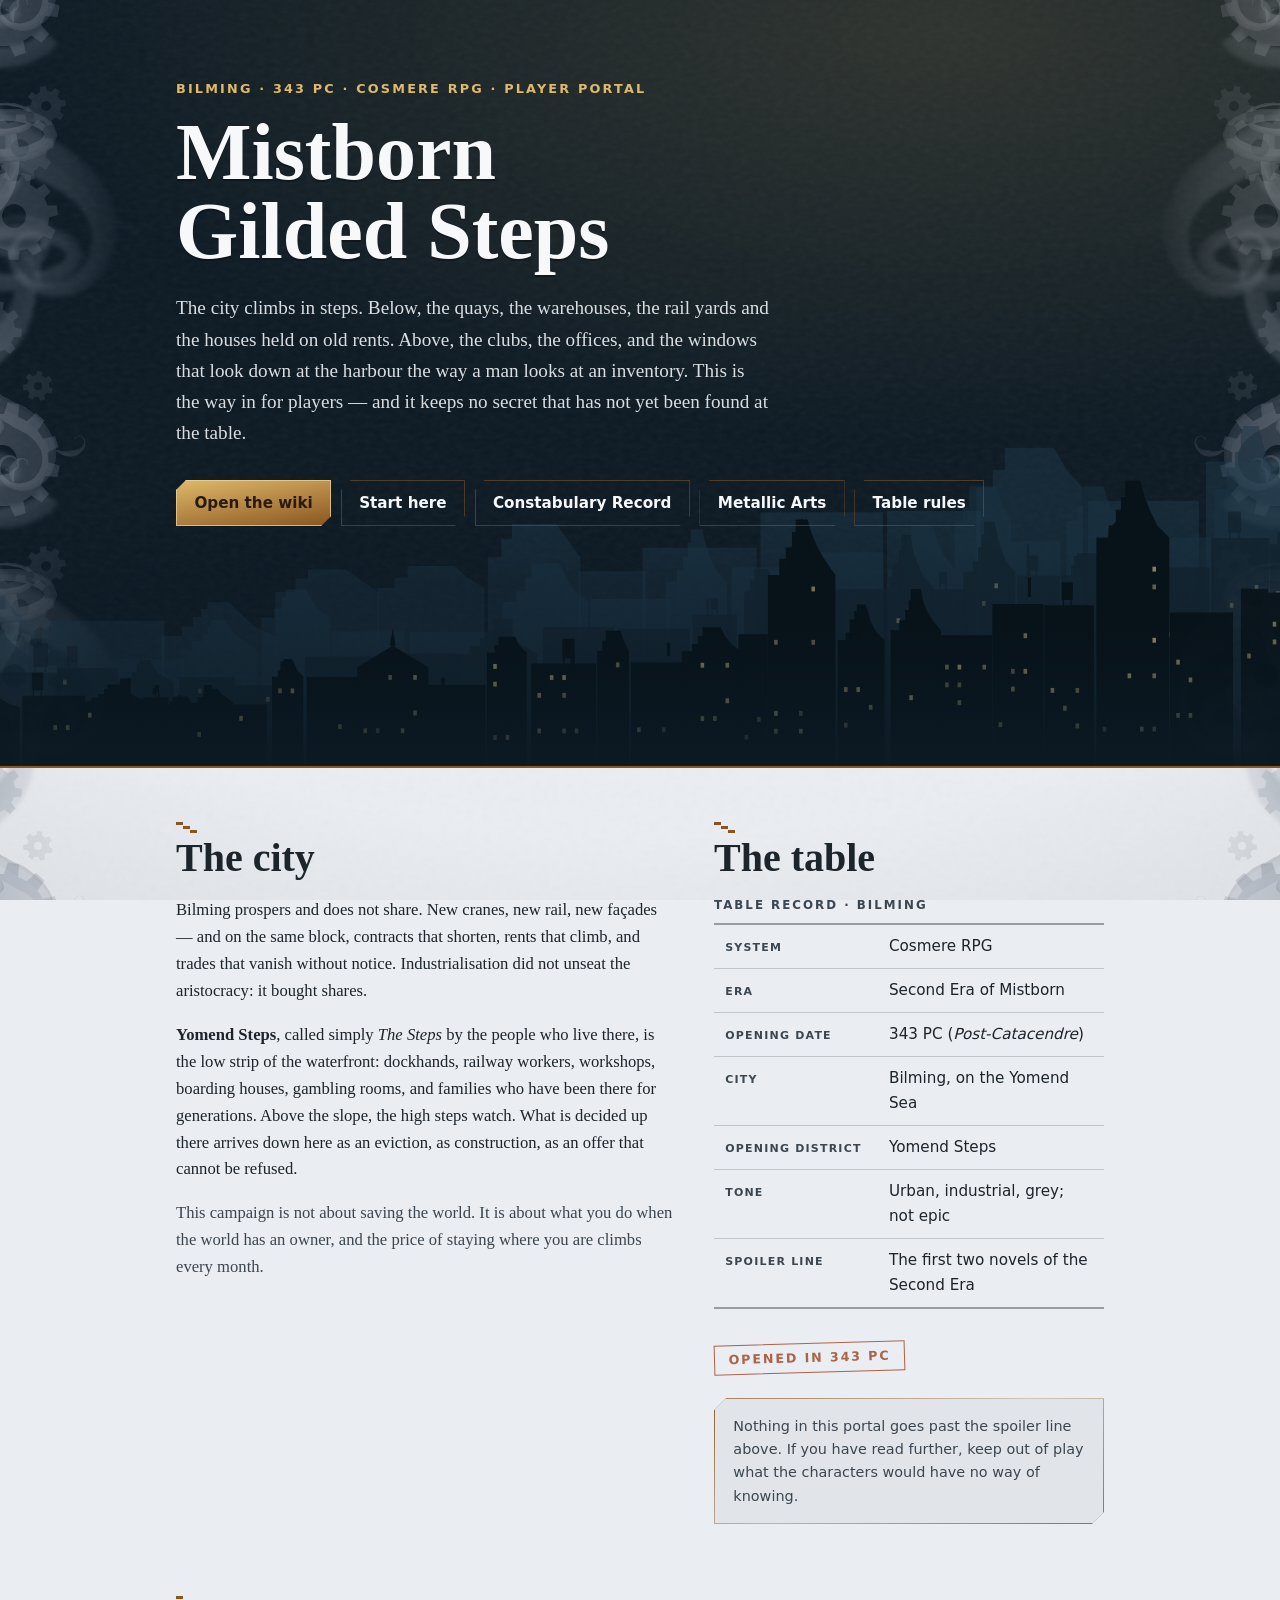
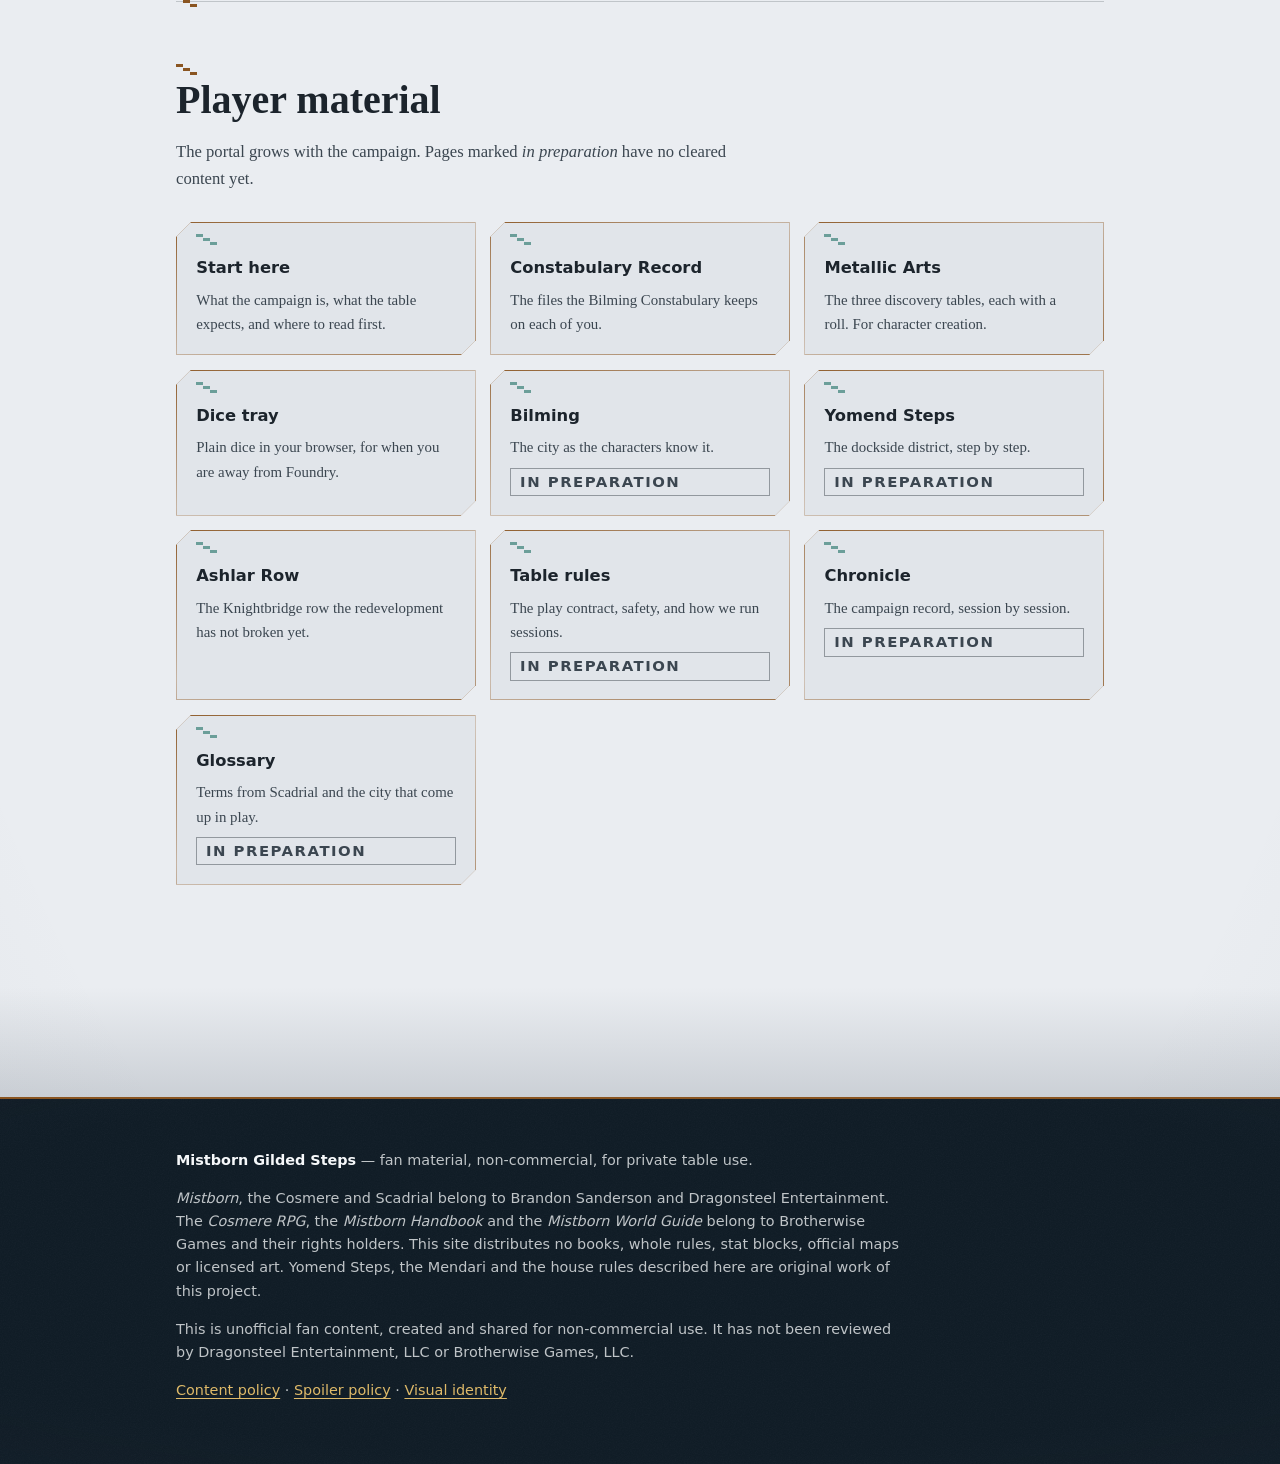
==== commit b8b96088: "Zinc palette and a new Bilming skyline in the hero The brown-brass ground goes; the site now sits on" ====
--- a/docs/index.html
+++ b/docs/index.html
@@ -31,102 +31,12 @@
       </nav>
     </div>
 
-    <!-- Cross-section of Yomend Steps. Original drawing for this project:
-         water, quay, cranes, warehouses, the hillside cut into terraces, and
-         the tall houses on the ridge. Traces no third-party map or art. -->
-    <svg class="section-drawing" viewBox="0 0 1440 300" preserveAspectRatio="xMidYMax slice"
-         role="img" aria-labelledby="section-title">
-      <title id="section-title">Cross-section of Yomend Steps: water and quay below, warehouses and cranes along the low strip, the hillside rising in terraces, and the tall houses on the ridge.</title>
-      <defs>
-        <linearGradient id="mgs-mist" x1="0" y1="0" x2="0" y2="1">
-          <stop offset="0%"   stop-color="var(--mgs-bege)" stop-opacity="0"></stop>
-          <stop offset="55%"  stop-color="var(--mgs-bege)" stop-opacity="0.16"></stop>
-          <stop offset="100%" stop-color="var(--mgs-bege)" stop-opacity="0"></stop>
-        </linearGradient>
-        <linearGradient id="mgs-smoke" x1="0" y1="1" x2="1" y2="0">
-          <stop offset="0%"   stop-color="var(--mgs-bege)" stop-opacity="0.11"></stop>
-          <stop offset="100%" stop-color="var(--mgs-bege)" stop-opacity="0"></stop>
-        </linearGradient>
-      </defs>
-
-      <!-- Water -->
-      <rect x="0" y="258" width="342" height="42" fill="var(--mgs-verdigris-deep)" opacity="0.22"></rect>
-      <g stroke="var(--mgs-metal)" stroke-opacity="0.13" stroke-width="1">
-        <line x1="0" y1="268" x2="338" y2="268"></line>
-        <line x1="0" y1="277" x2="300" y2="277"></line>
-        <line x1="40" y1="286" x2="338" y2="286"></line>
-      </g>
-
-      <!-- Distant plane: the ridge behind and the high houses -->
-      <path d="M340 300 L340 202 L560 184 L780 160 L980 126 L1440 102 L1440 300 Z"
-            fill="var(--mgs-rust-700)" opacity="0.42"></path>
-      <g fill="var(--mgs-rust-700)" opacity="0.75">
-        <rect x="1052" y="86"  width="44" height="46"></rect>
-        <rect x="1104" y="66"  width="30" height="66"></rect>
-        <rect x="1142" y="94"  width="52" height="38"></rect>
-        <rect x="1202" y="54"  width="26" height="78"></rect>
-        <rect x="1236" y="80"  width="46" height="52"></rect>
-        <rect x="1290" y="70"  width="34" height="62"></rect>
-        <rect x="1332" y="92"  width="58" height="40"></rect>
-        <rect x="1396" y="76"  width="28" height="56"></rect>
-      </g>
-      <!-- Lit windows on the ridge: capital watching the harbour -->
-      <g fill="var(--mgs-metal-bright)" opacity="0.72">
-        <rect x="1063" y="98"  width="5" height="7"></rect>
-        <rect x="1078" y="98"  width="5" height="7"></rect>
-        <rect x="1112" y="80"  width="5" height="7"></rect>
-        <rect x="1112" y="98"  width="5" height="7"></rect>
-        <rect x="1156" y="106" width="5" height="7"></rect>
-        <rect x="1174" y="106" width="5" height="7"></rect>
-        <rect x="1210" y="70"  width="5" height="7"></rect>
-        <rect x="1210" y="92"  width="5" height="7"></rect>
-        <rect x="1250" y="94"  width="5" height="7"></rect>
-        <rect x="1266" y="94"  width="5" height="7"></rect>
-        <rect x="1300" y="86"  width="5" height="7"></rect>
-        <rect x="1348" y="104" width="5" height="7"></rect>
-        <rect x="1366" y="104" width="5" height="7"></rect>
-        <rect x="1404" y="90"  width="5" height="7"></rect>
-      </g>
-
-      <!-- The hillside cut into terraces: the name of the place -->
-      <path d="M340 256 L416 256 L416 241 L492 241 L492 226 L568 226 L568 211 L644 211
-               L644 196 L720 196 L720 181 L796 181 L796 166 L872 166 L872 151 L948 151
-               L948 136 L1024 136 L1024 121 L1440 121 L1440 300 L340 300 Z"
-            fill="var(--mgs-rust-900)"></path>
-
-      <!-- Chimneys on the slope, with drifting smoke -->
-      <g fill="var(--mgs-rust-900)">
-        <rect x="466" y="96"  width="13" height="146"></rect>
-        <rect x="618" y="114" width="11" height="98"></rect>
-      </g>
-      <path d="M466 96 C 500 76, 540 88, 586 62 L 586 74 C 548 96, 508 88, 472 108 Z"
-            fill="url(#mgs-smoke)"></path>
-
-      <!-- Low mist: separates the high city from the quay -->
-      <rect x="0" y="176" width="1440" height="96" fill="url(#mgs-mist)"></rect>
-
-      <!-- Near plane: quay, warehouses and cranes -->
-      <g fill="var(--mgs-rust-990)">
-        <!-- deck and piles -->
-        <rect x="34" y="248" width="308" height="13"></rect>
-        <rect x="70" y="261" width="6" height="26"></rect>
-        <rect x="140" y="261" width="6" height="30"></rect>
-        <rect x="212" y="261" width="6" height="28"></rect>
-        <rect x="286" y="261" width="6" height="32"></rect>
-        <!-- warehouses with sawtooth roofs -->
-        <path d="M96 248 L96 216 L120 194 L120 216 L146 194 L146 216 L172 194 L172 216
-                 L198 194 L198 216 L224 194 L224 216 L250 194 L250 216 L276 194 L276 216
-                 L302 194 L302 216 L328 194 L328 248 Z"></path>
-        <!-- quay cranes -->
-        <rect x="64" y="146" width="7" height="104"></rect>
-        <path d="M67 152 L152 132 L152 140 L67 160 Z"></path>
-        <rect x="147" y="136" width="3" height="34"></rect>
-        <path d="M67 156 L40 176 L44 179 L70 162 Z"></path>
-        <rect x="196" y="162" width="6" height="88"></rect>
-        <path d="M199 168 L268 150 L268 157 L199 175 Z"></path>
-        <rect x="263" y="153" width="3" height="28"></rect>
-      </g>
-    </svg>
+    <!-- Bilming skyline. Original drawing generated for this project: four planes of
+         silhouette, the ground rising in terraces from the waterfront to the high
+         district, three landmark buildings, roof tanks and chimneys, lit windows
+         clustered by floor. Traces no third-party map, art or photograph. Colours
+         come from the --sky-* custom properties in styles/site.css. -->
+    <svg class="section-drawing" xmlns="http://www.w3.org/2000/svg" viewBox="0 0 1440 470" preserveAspectRatio="xMidYMax slice" role="img" aria-labelledby="skyline-title"><title id="skyline-title">Bilming from the water: the city climbing in terraces from the low waterfront on the left to the towers of the high district on the right, silhouetted in haze.</title><defs><linearGradient id="hz" x1="0" y1="0" x2="0" y2="1"><stop offset="0%" stop-color="var(--sky-haze)" stop-opacity="0"/><stop offset="52%" stop-color="var(--sky-haze)" stop-opacity="0.6"/><stop offset="100%" stop-color="var(--sky-haze)" stop-opacity="0"/></linearGradient><linearGradient id="sk" x1="0" y1="0" x2="0" y2="1"><stop offset="0%" stop-color="var(--sky-haze)" stop-opacity="0"/><stop offset="100%" stop-color="var(--sky-haze)" stop-opacity="0.92"/></linearGradient></defs><g fill="var(--sky-1)" fill-opacity="var(--sky-o1)"><path d="M-50.0 470 L-50.0 316.0 L-34.0 316.0 L-34.0 304.1 L-23.7 304.1 L-23.7 294.0 L-16.5 294.0 L-16.5 282.8 L8.1 282.8 L15.2 294.0 L25.5 304.1 L41.5 316.0 L41.5 470 Z"/><path d="M47.3 470 L47.3 306.5 L185.0 306.5 L185.0 470 Z"/><path d="M181.4 470 L181.4 323.9 L204.8 323.9 L204.8 313.2 L216.9 313.2 L216.9 302.4 L226.5 302.4 L226.5 293.5 L233.6 293.5 L233.6 285.8 L258.1 285.8 L265.2 293.5 L274.8 302.4 L286.9 313.2 L310.3 323.9 L310.3 470 Z"/><path d="M309.7 470 L309.7 274.3 L332.4 274.3 L332.4 259.1 L346.5 259.1 L346.5 248.9 L389.2 248.9 L403.3 259.1 L425.9 274.3 L425.9 470 Z"/><path d="M424.7 470 L424.7 269.4 L443.7 269.4 L443.7 258.2 L458.5 258.2 L458.5 244.9 L511.1 244.9 L525.9 258.2 L544.9 269.4 L544.9 470 Z"/><path d="M548.9 470 L548.9 235.1 L563.9 235.1 L563.9 214.5 L576.0 214.5 L576.0 197.8 L625.7 197.8 L637.8 214.5 L652.9 235.1 L652.9 470 Z"/><path d="M651.1 470 L651.1 251.0 L726.2 251.0 L726.2 470 Z"/><path d="M722.8 470 L722.8 224.5 L851.2 224.5 L851.2 470 Z"/><path d="M855.5 470 L855.5 184.4 L993.2 184.4 L993.2 470 Z"/><path d="M997.8 470 L997.8 183.0 L1103.2 183.0 L1103.2 470 Z"/><path d="M1098.5 470 L1098.5 156.9 L1116.8 156.9 L1116.8 136.6 L1130.7 136.6 L1130.7 111.9 L1185.9 111.9 L1199.8 136.6 L1218.2 156.9 L1218.2 470 Z"/><path d="M1224.0 470 L1224.0 172.0 L1348.8 172.0 L1348.8 470 Z"/><path d="M1356.7 470 L1356.7 127.8 L1459.4 127.8 L1459.4 470 Z"/><path d="M1465.5 470 L1465.5 115.1 L1490.2 115.1 L1490.2 94.3 L1502.8 94.3 L1502.8 76.2 L1511.8 76.2 L1511.8 49.0 L1553.2 49.0 L1562.1 76.2 L1574.8 94.3 L1599.4 115.1 L1599.4 470 Z"/></g><rect x="0" y="188" width="1440" height="150" fill="url(#hz)" opacity="0.46"/><g fill="var(--sky-2)" fill-opacity="var(--sky-o2)"><path d="M-50.0 470 L-50.0 348.2 L-37.4 348.2 L-37.4 340.2 L-26.3 340.2 L-26.3 330.1 L-19.9 330.1 L-19.9 320.5 L5.6 320.5 L12.0 330.1 L23.1 340.2 L35.8 348.2 L35.8 470 Z"/><path d="M32.6 470 L32.6 333.2 L47.0 333.2 L47.0 326.2 L55.3 326.2 L55.3 314.2 L60.8 314.2 L60.8 304.5 L80.5 304.5 L86.0 314.2 L94.3 326.2 L108.6 333.2 L108.6 470 Z"/><path d="M112.4 470 L112.4 349.9 L207.1 349.9 L207.1 470 Z"/><path d="M202.2 470 L202.2 340.6 L216.5 340.6 L216.5 329.3 L228.1 329.3 L228.1 321.3 L233.6 321.3 L233.6 312.9 L237.4 312.9 L237.4 305.8 L254.4 305.8 L258.1 312.9 L263.6 321.3 L275.2 329.3 L289.5 340.6 L289.5 470 Z"/><path d="M294.1 470 L294.1 303.1 L308.2 303.1 L308.2 293.2 L316.6 293.2 L316.6 280.9 L321.6 280.9 L321.6 271.3 L344.1 271.3 L349.1 280.9 L357.4 293.2 L371.5 303.1 L371.5 470 Z"/><path d="M372.6 470 L372.6 318.5 L454.3 318.5 L454.3 470 Z"/><path d="M460.7 470 L460.7 319.0 L561.0 319.0 L561.0 470 Z"/><path d="M565.6 470 L565.6 285.5 L581.0 285.5 L581.0 273.5 L590.9 273.5 L590.9 257.9 L597.9 257.9 L597.9 242.2 L629.8 242.2 L636.9 257.9 L646.7 273.5 L662.1 285.5 L662.1 470 Z"/><path d="M663.8 470 L663.8 282.1 L754.5 282.1 L754.5 470 Z"/><path d="M748.9 470 L748.9 263.2 L761.6 263.2 L761.6 249.6 L768.2 249.6 L768.2 234.9 L773.6 234.9 L773.6 218.9 L777.0 218.9 L777.0 203.9 L790.1 203.9 L793.4 218.9 L798.8 234.9 L805.4 249.6 L818.1 263.2 L818.1 470 Z"/><path d="M822.9 470 L822.9 246.6 L887.0 246.6 L887.0 470 Z"/><path d="M892.3 470 L892.3 229.4 L994.1 229.4 L994.1 470 Z"/><path d="M998.8 470 L998.8 248.9 L1012.5 248.9 L1012.5 231.2 L1020.4 231.2 L1020.4 213.2 L1025.1 213.2 L1025.1 198.8 L1048.3 198.8 L1053.1 213.2 L1060.9 231.2 L1074.6 248.9 L1074.6 470 Z"/><path d="M1073.9 470 L1073.9 193.4 L1083.0 193.4 L1083.0 179.4 L1090.2 179.4 L1090.2 155.4 L1121.2 155.4 L1128.4 179.4 L1137.5 193.4 L1137.5 470 Z"/><path d="M1136.4 470 L1136.4 217.2 L1193.3 217.2 L1193.3 470 Z"/><path d="M1199.7 470 L1199.7 194.4 L1211.7 194.4 L1211.7 177.6 L1218.7 177.6 L1218.7 155.2 L1241.3 155.2 L1248.3 177.6 L1260.3 194.4 L1260.3 470 Z"/><path d="M1259.5 470 L1259.5 212.9 L1363.9 212.9 L1363.9 470 Z"/><path d="M1365.9 470 L1365.9 158.5 L1380.2 158.5 L1380.2 134.2 L1389.3 134.2 L1389.3 116.6 L1396.0 116.6 L1396.0 91.0 L1399.0 91.0 L1399.0 72.0 L1413.8 72.0 L1416.8 91.0 L1423.5 116.6 L1432.6 134.2 L1446.9 158.5 L1446.9 470 Z"/><path d="M1441.7 470 L1441.7 160.0 L1453.0 160.0 L1453.0 143.4 L1462.4 143.4 L1462.4 115.5 L1467.3 115.5 L1467.3 95.0 L1488.2 95.0 L1493.1 115.5 L1502.5 143.4 L1513.7 160.0 L1513.7 470 Z"/></g><rect x="0" y="230" width="1440" height="150" fill="url(#hz)" opacity="0.38"/><g fill="var(--sky-3)" fill-opacity="var(--sky-o3)"><path d="M-50.0 470 L-50.0 364.1 L-11.3 364.1 L-11.3 470 Z"/><path d="M-2.6 470 L-2.6 364.7 L69.6 364.7 L69.6 470 Z"/><path d="M63.9 470 L63.9 359.9 L132.5 359.9 L132.5 470 Z"/><path d="M130.6 470 L130.6 374.8 L140.5 374.8 L140.5 369.9 L148.5 369.9 L148.5 364.8 L154.1 364.8 L154.1 356.5 L156.9 356.5 L156.9 350.8 L168.8 350.8 L171.7 356.5 L177.2 364.8 L185.3 369.9 L195.2 374.8 L195.2 470 Z"/><path d="M201.9 470 L201.9 369.8 L263.9 369.8 L263.9 470 Z"/><path d="M264.3 470 L264.3 379.2 L340.1 379.2 L340.1 470 Z"/><path d="M343.1 470 L343.1 346.9 L423.4 346.9 L423.4 470 Z"/><path d="M429.8 470 L429.8 343.5 L513.5 343.5 L513.5 470 Z"/><path d="M512.7 470 L512.7 344.2 L528.2 344.2 L528.2 334.9 L540.3 334.9 L540.3 326.0 L546.2 326.0 L546.2 318.4 L571.0 318.4 L576.8 326.0 L589.0 334.9 L604.4 344.2 L604.4 470 Z"/><path d="M610.5 470 L610.5 313.9 L690.4 313.9 L690.4 470 Z"/><path d="M694.4 470 L694.4 315.3 L776.1 315.3 L776.1 470 Z"/><path d="M779.5 470 L779.5 299.9 L828.8 299.9 L828.8 470 Z"/><path d="M837.2 470 L837.2 273.6 L843.9 273.6 L843.9 260.6 L848.5 260.6 L848.5 248.0 L863.9 248.0 L868.6 260.6 L875.2 273.6 L875.2 470 Z"/><path d="M876.1 470 L876.1 279.1 L888.8 279.1 L888.8 265.1 L897.8 265.1 L897.8 249.9 L926.0 249.9 L935.1 265.1 L947.7 279.1 L947.7 470 Z"/><path d="M942.9 470 L942.9 271.2 L987.9 271.2 L987.9 470 Z"/><path d="M987.6 470 L987.6 270.7 L999.6 270.7 L999.6 256.8 L1006.5 256.8 L1006.5 241.0 L1011.5 241.0 L1011.5 227.0 L1014.1 227.0 L1014.1 210.2 L1024.3 210.2 L1026.8 227.0 L1031.9 241.0 L1038.8 256.8 L1050.8 270.7 L1050.8 470 Z"/><path d="M1045.8 470 L1045.8 271.2 L1088.5 271.2 L1088.5 470 Z"/><path d="M1083.7 470 L1083.7 251.5 L1094.3 251.5 L1094.3 240.0 L1100.3 240.0 L1100.3 223.5 L1104.1 223.5 L1104.1 209.9 L1107.0 209.9 L1107.0 195.3 L1118.9 195.3 L1121.8 209.9 L1125.6 223.5 L1131.6 240.0 L1142.2 251.5 L1142.2 470 Z"/><path d="M1144.4 470 L1144.4 256.1 L1192.2 256.1 L1192.2 470 Z"/><path d="M1195.1 470 L1195.1 255.6 L1205.0 255.6 L1205.0 244.6 L1211.7 244.6 L1211.7 230.6 L1232.4 230.6 L1239.1 244.6 L1248.9 255.6 L1248.9 470 Z"/><path d="M1252.6 470 L1252.6 248.7 L1263.2 248.7 L1263.2 234.9 L1269.2 234.9 L1269.2 218.0 L1272.3 218.0 L1272.3 206.1 L1287.4 206.1 L1290.4 218.0 L1296.5 234.9 L1307.0 248.7 L1307.0 470 Z"/><path d="M1305.0 470 L1305.0 246.6 L1360.7 246.6 L1360.7 470 Z"/><path d="M1362.6 470 L1362.6 213.5 L1428.1 213.5 L1428.1 470 Z"/><path d="M1428.7 470 L1428.7 220.3 L1437.2 220.3 L1437.2 207.2 L1444.1 207.2 L1444.1 189.8 L1448.8 189.8 L1448.8 169.7 L1450.9 169.7 L1450.9 155.8 L1460.6 155.8 L1462.8 169.7 L1467.4 189.8 L1474.4 207.2 L1482.8 220.3 L1482.8 470 Z"/><path d="M1486.9 470 L1486.9 213.3 L1564.5 213.3 L1564.5 470 Z"/><rect x="-37.0" y="343.7" width="9.0" height="14.5"/><rect x="-36.3" y="358.1" width="1.4" height="6.0"/><rect x="-29.9" y="358.1" width="1.4" height="6.0"/><rect x="37.4" y="332.0" width="16.6" height="26.6"/><rect x="38.7" y="358.7" width="1.5" height="6.0"/><rect x="50.3" y="358.7" width="1.5" height="6.0"/><rect x="75.2" y="334.7" width="12.0" height="19.2"/><rect x="76.2" y="353.9" width="1.4" height="6.0"/><rect x="84.6" y="353.9" width="1.4" height="6.0"/><rect x="149.3" y="364.6" width="3.9" height="14.1"/><rect x="438.8" y="325.2" width="5.0" height="11.6"/><rect x="555.3" y="304.1" width="21.3" height="34.1"/><rect x="557.0" y="338.2" width="1.9" height="6.0"/><rect x="572.0" y="338.2" width="1.9" height="6.0"/><rect x="573.9" y="324.2" width="5.5" height="19.4"/><rect x="799.7" y="281.3" width="7.9" height="12.6"/><rect x="800.3" y="293.9" width="1.4" height="6.0"/><rect x="805.8" y="293.9" width="1.4" height="6.0"/><rect x="794.8" y="282.2" width="3.0" height="19.5"/><rect x="1003.3" y="245.5" width="12.0" height="19.2"/><rect x="1004.3" y="264.7" width="1.4" height="6.0"/><rect x="1012.6" y="264.7" width="1.4" height="6.0"/><rect x="1056.6" y="251.6" width="8.5" height="13.6"/><rect x="1057.2" y="265.2" width="1.4" height="6.0"/><rect x="1063.2" y="265.2" width="1.4" height="6.0"/><rect x="1157.0" y="233.4" width="10.5" height="16.7"/><rect x="1157.8" y="250.1" width="1.4" height="6.0"/><rect x="1165.2" y="250.1" width="1.4" height="6.0"/><rect x="1154.9" y="220.8" width="2.9" height="35.9"/><rect x="1208.2" y="233.7" width="10.0" height="15.9"/><rect x="1209.0" y="249.6" width="1.4" height="6.0"/><rect x="1215.9" y="249.6" width="1.4" height="6.0"/><rect x="1260.3" y="212.3" width="3.3" height="31.9"/><rect x="1381.5" y="183.9" width="14.7" height="23.6"/><rect x="1382.7" y="207.5" width="1.4" height="6.0"/><rect x="1393.0" y="207.5" width="1.4" height="6.0"/><rect x="1445.8" y="195.9" width="11.5" height="18.5"/><rect x="1446.7" y="214.3" width="1.4" height="6.0"/><rect x="1454.8" y="214.3" width="1.4" height="6.0"/><rect x="1520.0" y="186.2" width="13.2" height="21.0"/><rect x="1521.1" y="207.3" width="1.4" height="6.0"/><rect x="1530.3" y="207.3" width="1.4" height="6.0"/></g><g fill="var(--sky-lit)" fill-opacity="var(--sky-lit-o-far)"><rect x="-29.0" y="377.1" width="4" height="5.5" opacity="0.64"/><rect x="-43.0" y="417.1" width="4" height="5.5" opacity="0.80"/><rect x="70.9" y="372.9" width="4" height="5.5" opacity="0.97"/><rect x="137.6" y="407.8" width="4" height="5.5" opacity="0.87"/><rect x="151.6" y="407.8" width="4" height="5.5" opacity="0.71"/><rect x="151.6" y="427.8" width="4" height="5.5" opacity="0.95"/><rect x="165.6" y="427.8" width="4" height="5.5" opacity="0.62"/><rect x="179.6" y="427.8" width="4" height="5.5" opacity="0.87"/><rect x="222.9" y="382.8" width="4" height="5.5" opacity="0.62"/><rect x="250.9" y="402.8" width="4" height="5.5" opacity="0.59"/><rect x="299.3" y="392.2" width="4" height="5.5" opacity="0.90"/><rect x="364.1" y="399.9" width="4" height="5.5" opacity="0.91"/><rect x="392.1" y="399.9" width="4" height="5.5" opacity="0.64"/><rect x="450.8" y="356.5" width="4" height="5.5" opacity="0.79"/><rect x="450.8" y="376.5" width="4" height="5.5" opacity="0.83"/><rect x="464.8" y="376.5" width="4" height="5.5" opacity="0.98"/><rect x="450.8" y="396.5" width="4" height="5.5" opacity="0.89"/><rect x="436.8" y="416.5" width="4" height="5.5" opacity="0.99"/><rect x="478.8" y="416.5" width="4" height="5.5" opacity="0.70"/><rect x="450.8" y="436.5" width="4" height="5.5" opacity="0.63"/><rect x="533.7" y="397.2" width="4" height="5.5" opacity="0.58"/><rect x="547.7" y="437.2" width="4" height="5.5" opacity="0.83"/><rect x="631.5" y="386.9" width="4" height="5.5" opacity="0.81"/><rect x="645.5" y="386.9" width="4" height="5.5" opacity="0.71"/><rect x="743.4" y="408.3" width="4" height="5.5" opacity="0.80"/><rect x="729.4" y="428.3" width="4" height="5.5" opacity="0.84"/><rect x="743.4" y="428.3" width="4" height="5.5" opacity="0.61"/><rect x="757.4" y="428.3" width="4" height="5.5" opacity="0.98"/><rect x="844.2" y="366.6" width="4" height="5.5" opacity="0.83"/><rect x="977.9" y="364.2" width="4" height="5.5" opacity="0.59"/><rect x="1008.6" y="303.7" width="4" height="5.5" opacity="0.96"/><rect x="1008.6" y="363.7" width="4" height="5.5" opacity="0.90"/><rect x="1118.7" y="264.5" width="4" height="5.5" opacity="0.96"/><rect x="1104.7" y="284.5" width="4" height="5.5" opacity="0.57"/><rect x="1118.7" y="304.5" width="4" height="5.5" opacity="0.58"/><rect x="1104.7" y="324.5" width="4" height="5.5" opacity="0.63"/><rect x="1118.7" y="364.5" width="4" height="5.5" opacity="1.00"/><rect x="1132.7" y="424.5" width="4" height="5.5" opacity="0.91"/><rect x="1216.1" y="368.6" width="4" height="5.5" opacity="0.63"/><rect x="1287.6" y="281.7" width="4" height="5.5" opacity="0.63"/><rect x="1259.6" y="301.7" width="4" height="5.5" opacity="0.55"/><rect x="1287.6" y="321.7" width="4" height="5.5" opacity="0.60"/><rect x="1259.6" y="341.7" width="4" height="5.5" opacity="0.85"/><rect x="1287.6" y="341.7" width="4" height="5.5" opacity="0.87"/><rect x="1259.6" y="381.7" width="4" height="5.5" opacity="0.97"/><rect x="1312.0" y="319.6" width="4" height="5.5" opacity="0.83"/><rect x="1411.6" y="266.5" width="4" height="5.5" opacity="0.79"/><rect x="1383.6" y="286.5" width="4" height="5.5" opacity="0.74"/><rect x="1369.6" y="366.5" width="4" height="5.5" opacity="0.78"/><rect x="1397.6" y="366.5" width="4" height="5.5" opacity="0.96"/><rect x="1463.7" y="253.3" width="4" height="5.5" opacity="0.71"/><rect x="1435.7" y="273.3" width="4" height="5.5" opacity="0.82"/><rect x="1463.7" y="293.3" width="4" height="5.5" opacity="0.57"/><rect x="1521.9" y="286.3" width="4" height="5.5" opacity="0.88"/><rect x="1493.9" y="386.3" width="4" height="5.5" opacity="0.73"/><rect x="1535.9" y="386.3" width="4" height="5.5" opacity="0.88"/><rect x="1549.9" y="386.3" width="4" height="5.5" opacity="0.69"/></g><rect x="0" y="273" width="1440" height="150" fill="url(#hz)" opacity="0.30"/><g fill="var(--sky-4)" fill-opacity="var(--sky-o4)"><path d="M-50.0 470 L-50.0 404.3 L-35.9 404.3 L-35.9 399.1 L-27.3 399.1 L-27.3 393.7 L-23.2 393.7 L-23.2 390.0 L-4.5 390.0 L-0.3 393.7 L8.2 399.1 L22.3 404.3 L22.3 470 Z"/><path d="M25.2 470 L25.2 391.1 L95.5 391.1 L95.5 470 Z"/><path d="M92.0 470 L92.0 397.1 L102.7 397.1 L102.7 393.3 L110.4 393.3 L110.4 389.0 L117.0 389.0 L117.0 383.2 L120.9 383.2 L120.9 378.4 L136.5 378.4 L140.4 383.2 L147.0 389.0 L154.7 393.3 L165.4 397.1 L165.4 470 Z"/><path d="M160.6 470 L160.6 392.9 L189.6 392.9 L189.6 470 Z"/><path d="M186.1 470 L186.1 401.3 L191.1 401.3 L191.1 397.1 L194.6 397.1 L194.6 391.9 L210.8 391.9 L214.4 397.1 L219.4 401.3 L219.4 470 Z"/><path d="M215.1 470 L215.1 398.8 L222.4 398.8 L222.4 392.7 L228.5 392.7 L228.5 388.8 L232.4 388.8 L232.4 383.1 L244.9 383.1 L248.8 388.8 L254.9 392.7 L262.1 398.8 L262.1 470 Z"/><path d="M262.2 470 L262.2 400.7 L300.2 400.7 L300.2 470 Z"/><path d="M306.0 470 L306.0 369.7 L312.6 369.7 L312.6 362.4 L316.1 362.4 L316.1 355.0 L319.0 355.0 L319.0 349.5 L328.3 349.5 L331.2 355.0 L334.7 362.4 L341.3 369.7 L341.3 470 Z"/><path d="M345.4 470 L345.4 370.0 L402.8 370.0 L402.8 470 Z"/><path d="M401.9 470 L401.9 359.0 L441.9 334.6 L481.9 359.0 L481.9 470 Z"/><path d="M438.7 334.6 L441.9 315.7 L445.1 334.6 Z"/><path d="M476.0 470 L476.0 379.0 L546.1 379.0 L546.1 470 Z"/><path d="M547.9 470 L547.9 342.2 L556.5 342.2 L556.5 333.9 L560.9 333.9 L560.9 324.5 L579.5 324.5 L583.8 333.9 L592.5 342.2 L592.5 470 Z"/><path d="M597.6 470 L597.6 354.8 L670.7 354.8 L670.7 470 Z"/><path d="M671.9 470 L671.9 340.5 L677.6 340.5 L677.6 329.0 L681.5 329.0 L681.5 317.8 L697.9 317.8 L701.8 329.0 L707.5 340.5 L707.5 470 Z"/><path d="M709.8 470 L709.8 353.5 L771.2 353.5 L771.2 470 Z"/><path d="M767.2 470 L767.2 340.9 L778.4 340.9 L778.4 332.8 L785.2 332.8 L785.2 324.0 L790.3 324.0 L790.3 314.0 L810.7 314.0 L815.8 324.0 L822.6 332.8 L833.9 340.9 L833.9 470 Z"/><path d="M830.7 470 L830.7 321.9 L863.6 321.9 L863.6 470 Z"/><path d="M863.9 470 L863.9 255.1 L876.7 255.1 L876.7 236.9 L884.0 236.9 L884.0 224.2 L891.0 224.2 L891.0 206.8 L895.1 206.8 L895.1 192.6 L908.5 192.6 L912.6 206.8 L919.7 224.2 L927.0 236.9 L939.8 255.1 L939.8 470 Z"/><rect x="890.4" y="227.1" width="22.8" height="27.9"/><path d="M890.4 227.1 L901.8 190.6 L913.2 227.1 Z"/><rect x="890.4" y="222.8" width="22.8" height="3.0"/><rect x="892.9" y="218.5" width="17.8" height="3.0"/><rect x="895.4" y="214.2" width="12.8" height="3.0"/><path d="M942.5 470 L942.5 328.3 L951.3 328.3 L951.3 319.8 L957.9 319.8 L957.9 308.0 L961.0 308.0 L961.0 296.0 L963.9 296.0 L963.9 288.4 L973.6 288.4 L976.5 296.0 L979.6 308.0 L986.2 319.8 L995.0 328.3 L995.0 470 Z"/><path d="M1002.0 470 L1002.0 317.4 L1011.7 317.4 L1011.7 306.0 L1018.4 306.0 L1018.4 294.6 L1022.3 294.6 L1022.3 283.7 L1024.6 283.7 L1024.6 271.0 L1036.0 271.0 L1038.3 283.7 L1042.2 294.6 L1049.0 306.0 L1058.6 317.4 L1058.6 470 Z"/><path d="M1056.3 470 L1056.3 323.0 L1115.9 323.0 L1115.9 470 Z"/><path d="M1116.5 470 L1116.5 287.7 L1174.1 287.7 L1174.1 470 Z"/><path d="M1175.0 470 L1175.0 289.2 L1230.6 289.2 L1230.6 470 Z"/><path d="M1233.5 470 L1233.5 212.8 L1247.1 212.8 L1247.1 199.4 L1255.4 199.4 L1255.4 181.8 L1261.1 181.8 L1261.1 167.3 L1265.9 167.3 L1265.9 149.2 L1283.0 149.2 L1287.8 167.3 L1293.5 181.8 L1301.8 199.4 L1315.4 212.8 L1315.4 470 Z"/><path d="M1246.6 212.8 A27.9 26.5 0 0 1 1302.3 212.8 Z"/><rect x="1272.5" y="165.8" width="4.0" height="20.6"/><path d="M1316.3 470 L1316.3 297.4 L1387.1 297.4 L1387.1 470 Z"/><path d="M1396.1 470 L1396.1 270.5 L1426.7 270.5 L1426.7 470 Z"/><path d="M1424.8 470 L1424.8 274.7 L1479.1 274.7 L1479.1 470 Z"/><path d="M1480.3 470 L1480.3 268.3 L1542.4 268.3 L1542.4 470 Z"/><rect x="-17.2" y="396.9" width="4.3" height="10.9"/><rect x="35.8" y="364.8" width="12.7" height="20.3"/><rect x="36.8" y="385.1" width="1.4" height="6.0"/><rect x="45.6" y="385.1" width="1.4" height="6.0"/><rect x="134.8" y="371.5" width="12.3" height="19.6"/><rect x="135.8" y="391.1" width="1.4" height="6.0"/><rect x="144.3" y="391.1" width="1.4" height="6.0"/><rect x="122.6" y="390.3" width="4.4" height="10.5"/><rect x="173.9" y="378.8" width="5.1" height="8.1"/><rect x="174.3" y="386.9" width="1.4" height="6.0"/><rect x="177.8" y="386.9" width="1.4" height="6.0"/><rect x="171.9" y="382.3" width="2.6" height="7.0"/><rect x="200.2" y="390.5" width="2.6" height="6.8"/><rect x="229.6" y="378.9" width="8.7" height="13.9"/><rect x="230.3" y="392.8" width="1.4" height="6.0"/><rect x="236.4" y="392.8" width="1.4" height="6.0"/><rect x="315.5" y="352.4" width="7.1" height="11.3"/><rect x="316.1" y="363.7" width="1.4" height="6.0"/><rect x="321.1" y="363.7" width="1.4" height="6.0"/><rect x="496.2" y="370.7" width="4.2" height="12.7"/><rect x="632.6" y="326.9" width="13.7" height="21.9"/><rect x="633.7" y="348.8" width="1.4" height="6.0"/><rect x="643.3" y="348.8" width="1.4" height="6.0"/><rect x="641.9" y="342.2" width="4.4" height="21.1"/><rect x="750.2" y="331.5" width="3.7" height="15.0"/><rect x="956.0" y="305.1" width="10.7" height="17.2"/><rect x="956.8" y="322.3" width="1.4" height="6.0"/><rect x="964.3" y="322.3" width="1.4" height="6.0"/><rect x="1156.4" y="258.0" width="3.5" height="21.9"/><rect x="1194.5" y="263.4" width="12.4" height="19.8"/><rect x="1195.5" y="283.2" width="1.4" height="6.0"/><rect x="1204.1" y="283.2" width="1.4" height="6.0"/><rect x="1514.0" y="241.2" width="13.2" height="21.1"/><rect x="1515.1" y="262.3" width="1.4" height="6.0"/><rect x="1524.3" y="262.3" width="1.4" height="6.0"/><rect x="1498.9" y="233.4" width="3.7" height="37.7"/></g><g fill="var(--sky-lit)" fill-opacity="var(--sky-lit-o)"><rect x="-29.0" y="437.3" width="4" height="5.5" opacity="0.78"/><rect x="-15.0" y="437.3" width="4" height="5.5" opacity="0.66"/><rect x="60.2" y="424.1" width="4" height="5.5" opacity="0.80"/><rect x="74.2" y="424.1" width="4" height="5.5" opacity="0.90"/><rect x="99.0" y="410.1" width="4" height="5.5" opacity="0.83"/><rect x="222.1" y="431.8" width="4" height="5.5" opacity="0.84"/><rect x="269.2" y="413.7" width="4" height="5.5" opacity="0.94"/><rect x="313.0" y="382.7" width="4" height="5.5" opacity="0.64"/><rect x="327.0" y="382.7" width="4" height="5.5" opacity="0.74"/><rect x="380.4" y="423.0" width="4" height="5.5" opacity="0.81"/><rect x="436.9" y="367.6" width="4" height="5.5" opacity="0.57"/><rect x="464.9" y="367.6" width="4" height="5.5" opacity="0.74"/><rect x="464.9" y="407.6" width="4" height="5.5" opacity="0.79"/><rect x="408.9" y="427.6" width="4" height="5.5" opacity="0.81"/><rect x="422.9" y="427.6" width="4" height="5.5" opacity="0.57"/><rect x="450.9" y="427.6" width="4" height="5.5" opacity="0.90"/><rect x="554.9" y="355.2" width="4" height="5.5" opacity="0.90"/><rect x="554.9" y="375.2" width="4" height="5.5" opacity="0.93"/><rect x="554.9" y="435.2" width="4" height="5.5" opacity="0.75"/><rect x="568.9" y="435.2" width="4" height="5.5" opacity="0.92"/><rect x="618.6" y="367.8" width="4" height="5.5" opacity="0.89"/><rect x="632.6" y="367.8" width="4" height="5.5" opacity="0.94"/><rect x="604.6" y="387.8" width="4" height="5.5" opacity="0.92"/><rect x="632.6" y="387.8" width="4" height="5.5" opacity="0.74"/><rect x="604.6" y="427.8" width="4" height="5.5" opacity="0.93"/><rect x="632.6" y="427.8" width="4" height="5.5" opacity="0.79"/><rect x="646.6" y="427.8" width="4" height="5.5" opacity="0.72"/><rect x="692.9" y="353.5" width="4" height="5.5" opacity="0.62"/><rect x="716.8" y="426.5" width="4" height="5.5" opacity="0.87"/><rect x="744.8" y="426.5" width="4" height="5.5" opacity="0.56"/><rect x="788.2" y="353.9" width="4" height="5.5" opacity="0.90"/><rect x="816.2" y="353.9" width="4" height="5.5" opacity="0.76"/><rect x="816.2" y="393.9" width="4" height="5.5" opacity="0.96"/><rect x="788.2" y="413.9" width="4" height="5.5" opacity="0.89"/><rect x="802.2" y="413.9" width="4" height="5.5" opacity="0.79"/><rect x="851.7" y="414.9" width="4" height="5.5" opacity="0.55"/><rect x="837.7" y="434.9" width="4" height="5.5" opacity="0.59"/><rect x="912.9" y="268.1" width="4" height="5.5" opacity="0.80"/><rect x="870.9" y="328.1" width="4" height="5.5" opacity="0.60"/><rect x="912.9" y="328.1" width="4" height="5.5" opacity="0.55"/><rect x="870.9" y="408.1" width="4" height="5.5" opacity="0.97"/><rect x="898.9" y="408.1" width="4" height="5.5" opacity="0.57"/><rect x="870.9" y="428.1" width="4" height="5.5" opacity="0.89"/><rect x="898.9" y="428.1" width="4" height="5.5" opacity="0.97"/><rect x="949.5" y="381.3" width="4" height="5.5" opacity="0.79"/><rect x="963.5" y="381.3" width="4" height="5.5" opacity="0.86"/><rect x="977.5" y="401.3" width="4" height="5.5" opacity="0.76"/><rect x="949.5" y="421.3" width="4" height="5.5" opacity="0.68"/><rect x="1023.0" y="390.4" width="4" height="5.5" opacity="1.00"/><rect x="1063.3" y="356.0" width="4" height="5.5" opacity="0.67"/><rect x="1077.3" y="356.0" width="4" height="5.5" opacity="0.94"/><rect x="1105.3" y="356.0" width="4" height="5.5" opacity="0.68"/><rect x="1063.3" y="376.0" width="4" height="5.5" opacity="0.60"/><rect x="1077.3" y="376.0" width="4" height="5.5" opacity="0.61"/><rect x="1077.3" y="396.0" width="4" height="5.5" opacity="0.75"/><rect x="1151.5" y="320.7" width="4" height="5.5" opacity="0.69"/><rect x="1137.5" y="360.7" width="4" height="5.5" opacity="0.59"/><rect x="1151.5" y="360.7" width="4" height="5.5" opacity="0.88"/><rect x="1137.5" y="380.7" width="4" height="5.5" opacity="0.77"/><rect x="1123.5" y="420.7" width="4" height="5.5" opacity="0.83"/><rect x="1182.0" y="382.2" width="4" height="5.5" opacity="0.99"/><rect x="1210.0" y="382.2" width="4" height="5.5" opacity="0.76"/><rect x="1196.0" y="402.2" width="4" height="5.5" opacity="0.86"/><rect x="1210.0" y="422.2" width="4" height="5.5" opacity="0.90"/><rect x="1296.5" y="245.8" width="4" height="5.5" opacity="0.93"/><rect x="1296.5" y="265.8" width="4" height="5.5" opacity="0.66"/><rect x="1296.5" y="325.8" width="4" height="5.5" opacity="0.97"/><rect x="1268.5" y="365.8" width="4" height="5.5" opacity="0.99"/><rect x="1296.5" y="365.8" width="4" height="5.5" opacity="0.90"/><rect x="1240.5" y="425.8" width="4" height="5.5" opacity="0.58"/><rect x="1282.5" y="425.8" width="4" height="5.5" opacity="0.91"/><rect x="1296.5" y="425.8" width="4" height="5.5" opacity="0.72"/><rect x="1323.3" y="350.4" width="4" height="5.5" opacity="0.89"/><rect x="1337.3" y="370.4" width="4" height="5.5" opacity="0.92"/><rect x="1323.3" y="410.4" width="4" height="5.5" opacity="0.78"/><rect x="1337.3" y="410.4" width="4" height="5.5" opacity="0.80"/><rect x="1403.1" y="343.5" width="4" height="5.5" opacity="0.72"/><rect x="1431.8" y="307.7" width="4" height="5.5" opacity="0.71"/><rect x="1431.8" y="327.7" width="4" height="5.5" opacity="0.72"/><rect x="1445.8" y="407.7" width="4" height="5.5" opacity="0.93"/><rect x="1501.3" y="281.3" width="4" height="5.5" opacity="0.73"/><rect x="1515.3" y="301.3" width="4" height="5.5" opacity="0.99"/><rect x="1515.3" y="321.3" width="4" height="5.5" opacity="0.88"/><rect x="1487.3" y="361.3" width="4" height="5.5" opacity="0.99"/><rect x="1529.3" y="361.3" width="4" height="5.5" opacity="0.78"/><rect x="1515.3" y="381.3" width="4" height="5.5" opacity="0.76"/><rect x="1515.3" y="421.3" width="4" height="5.5" opacity="0.73"/><rect x="1529.3" y="421.3" width="4" height="5.5" opacity="0.65"/><rect x="1487.3" y="441.3" width="4" height="5.5" opacity="0.66"/><rect x="1501.3" y="441.3" width="4" height="5.5" opacity="0.90"/></g><rect x="0" y="310" width="1440" height="160" fill="url(#sk)"/></svg>
   </header>
 
   <main id="content">
--- a/docs/styles/gilded.css
+++ b/docs/styles/gilded.css
@@ -1,50 +1,50 @@
 /*
  * Mistborn Gilded Steps — the site's visual system
- * Version 1.0
+ * Version 2.0 — Zinco in the dark, Platina in the light.
  *
  * NOT WRITTEN BY HAND. The gear-and-mist tiles below were lifted verbatim from
  * modules/mistborn-gilded-steps-theme/styles/mistborn-gilded-steps-theme.css,
  * which generates them from tools/grafismo.py. The site and the Foundry sheet
- * therefore carry the same drawing, not an imitation of it.
+ * carry the same drawing, not an imitation of it.
+ *
+ * The dark ground is the module's Zinco theme — the steel of Dion Rook's sheet.
+ * The light ground is Platina. Both keep brass as the one accent; in the light
+ * theme it deepens to bronze, because gold on pale paper cannot hold contrast.
  *
  * To change the drawing, change the generator in the module, regenerate that
  * stylesheet, and re-extract. Editing a data: URI by hand is like editing a
  * JPEG in Notepad.
  *
- * The composition, from the module: gears in mist run down both edges as a
- * repeating column, a vignette darkens the corners, and the middle stays clean
- * so that text is read on a quiet ground.
- *
  * No image files, no remote fonts, no network calls.
  */
 
 :root {
-  /* Metal — the one accent that carries action and distinction. */
+  /* Brass — the one accent that carries action and distinction. */
   --mgs-metal:        #dfba69;
   --mgs-metal-deep:   #8a5521;
   --mgs-metal-bright: #f0d9a0;
 
-  /* Rust: the dark ground, from the module's Ferrugem theme. */
-  --mgs-rust-700: #5f3a1d;
-  --mgs-rust-800: #472a15;
-  --mgs-rust-850: #3b2312;
-  --mgs-rust-900: #301c0f;
-  --mgs-rust-950: #231409;
-  --mgs-rust-990: #1a0e08;
-  --mgs-rust-line: #94684a;
+  /* Zinc: the dark ground. */
+  --mgs-zinco-700: #2a4c64;
+  --mgs-zinco-800: #1c3546;
+  --mgs-zinco-850: #172c3a;
+  --mgs-zinco-900: #12232f;
+  --mgs-zinco-950: #0d1a24;
+  --mgs-zinco-990: #071219;
+  --mgs-zinco-line: #6f9bb8;
 
-  /* Ledger beige: the light ground, from the module's Registro theme. */
-  --mgs-bege:        #ece2cf;
-  --mgs-bege-claro:  #f6efe1;
-  --mgs-bege-fundo:  #d2c0a2;
-  --mgs-bege-painel: #e6dac4;
-  --mgs-bege-sombra: #ddceb4;
-  --mgs-tinta:       #2a1a12;
-  --mgs-tinta-sub:   #4a3223;
-  --mgs-tinta-fraca: #61402c;
-  --mgs-linha-vermelha: #a33a2a;
+  /* Platinum: the light ground. */
+  --mgs-platina:        #eaedf1;
+  --mgs-platina-claro:  #f6f8fa;
+  --mgs-platina-fundo:  #c3cad4;
+  --mgs-platina-painel: #e1e5ea;
+  --mgs-platina-sombra: #d5dae1;
+  --mgs-linha-aco:      #4b535f;
+  --mgs-tinta:          #1c242c;
+  --mgs-tinta-sub:      #3b4650;
+  --mgs-tinta-fraca:    #5d6875;
 
-  /* Kept from the portal's earlier palette, still used for state and focus. */
+  /* State and focus. */
   --mgs-verdigris:        #4e8d85;
   --mgs-verdigris-deep:   #256a68;
   --mgs-verdigris-bright: #6fb3a9;
@@ -62,83 +62,78 @@
   --mgs-font-mono:    "Cascadia Mono", Consolas, ui-monospace, monospace;
 }
 
-/* ── The two grounds ─────────────────────────────────────────
-   Light first, then dark under prefers-color-scheme, then the
-   explicit [data-theme] overrides so a toggle wins either way. */
+/* ── The two grounds ───────────────────────────────────── */
 
 :root {
   color-scheme: light dark;
 
-  --ground:        var(--mgs-bege);
-  --ground-deep:   var(--mgs-bege-fundo);
-  --plate:         var(--mgs-bege-painel);
-  --plate-sunk:    var(--mgs-bege-sombra);
-  --ink:           var(--mgs-tinta);
-  --ink-sub:       var(--mgs-tinta-sub);
-  --ink-faint:     var(--mgs-tinta-fraca);
-  --edge:          rgb(42 26 18 / 22%);
-  --edge-firm:     rgb(42 26 18 / 42%);
-  --accent:        var(--mgs-metal-deep);
-  --accent-soft:   var(--mgs-linha-vermelha);
-  --focus:         var(--mgs-verdigris-deep);
-  --link:          var(--mgs-verdigris-deep);
-  --alert:         var(--mgs-ember-deep);
-  --band:          var(--mgs-rust-950);
-  --band-ink:      var(--mgs-bege-claro);
+  --ground:      var(--mgs-platina);
+  --ground-deep: var(--mgs-platina-fundo);
+  --plate:       var(--mgs-platina-painel);
+  --plate-sunk:  var(--mgs-platina-sombra);
+  --ink:         var(--mgs-tinta);
+  --ink-sub:     var(--mgs-tinta-sub);
+  --ink-faint:   var(--mgs-tinta-fraca);
+  --edge:        rgb(28 36 44 / 20%);
+  --edge-firm:   rgb(28 36 44 / 40%);
+  --accent:      var(--mgs-metal-deep);
+  --accent-soft: var(--mgs-linha-aco);
+  --focus:       var(--mgs-verdigris-deep);
+  --link:        var(--mgs-verdigris-deep);
+  --alert:       var(--mgs-ember-deep);
+  --band:        var(--mgs-zinco-950);
+  --band-ink:    var(--mgs-platina-claro);
 
-  --side-l: url("data:image/svg+xml,<svg xmlns='http://www.w3.org/2000/svg' width='150' height='460' viewBox='0 0 150 460'><defs><linearGradient id='d' x1='0' y1='0' x2='1' y2='0'><stop offset='0' stop-color='white' stop-opacity='1'/><stop offset='0.42' stop-color='white' stop-opacity='0.72'/><stop offset='0.74' stop-color='white' stop-opacity='0.26'/><stop offset='1' stop-color='white' stop-opacity='0'/></linearGradient><mask id='m'><rect width='100%' height='100%' fill='url(%23d)'/></mask><filter id='b' x='-15%' y='-15%' width='130%' height='130%'><feGaussianBlur stdDeviation='2.2'/></filter><g id='mv'><path fill='%23a08876' fill-opacity='1.00' d='M50 158L52 161L53 164L54 167L55 171L56 174L55 178L53 181L51 183L49 186L46 189L44 191L41 192L38 193L34 193L31 193L29 191L29 190L32 192L34 192L37 192L40 190L41 188L43 186L44 183L44 181L44 178L43 175L44 172L45 170L46 167L47 164L48 162L49 158Z'/><path fill='%238a7160' fill-opacity='0.85' d='M50 158L52 161L53 164L54 167L55 171L56 174L55 178L53 181L51 183L49 186L46 189L44 191L41 192L38 193L34 193L31 193L29 191L29 191L31 192L34 193L37 192L40 191L43 189L45 187L46 185L48 182L49 179L49 176L50 173L50 170L50 167L50 164L50 161L50 158Z'/><path fill='%236b5445' fill-opacity='0.75' d='M50 158L52 161L53 164L54 167L55 171L56 174L55 178L53 181L51 183L49 186L46 189L44 191L41 192L38 193L34 193L31 193L29 191L29 191L31 193L34 193L37 193L40 192L43 190L46 188L48 186L50 183L52 180L53 177L54 174L54 171L53 167L53 164L52 161L50 158Z'/><path fill='%23a08876' fill-opacity='1.00' d='M160 220L165 221L170 222L175 222L180 223L185 222L190 221L194 221L199 220L203 219L208 217L212 214L214 210L216 206L216 201L214 196L210 193L205 192L201 194L198 199L197 198L200 194L205 191L211 192L215 195L218 200L219 206L218 212L216 217L212 222L208 226L203 230L197 232L191 233L185 233L179 232L173 230L168 227L163 224L159 221Z'/><path fill='%238a7160' fill-opacity='0.85' d='M160 220L165 221L170 222L175 222L180 223L185 222L190 221L194 221L199 220L203 219L208 217L212 214L214 210L216 206L216 201L214 196L210 193L205 192L201 194L198 199L197 198L200 194L205 192L211 193L215 196L217 201L218 206L216 211L214 216L210 219L205 222L201 225L196 226L190 227L185 227L180 227L174 226L169 224L164 222L159 220Z'/><path fill='%236b5445' fill-opacity='0.75' d='M160 220L165 221L170 222L175 222L180 223L185 222L190 221L194 221L199 220L203 219L208 217L212 214L214 210L216 206L216 201L214 196L210 193L205 192L201 194L198 199L198 198L201 194L205 192L210 193L214 196L216 201L217 206L215 210L212 214L208 218L204 220L199 221L195 222L190 223L185 224L180 224L175 223L170 223L165 221L160 220Z'/><path fill='%23a08876' fill-opacity='1.00' d='M74 285L72 282L70 278L69 274L68 269L67 265L67 260L67 255L70 251L72 247L75 244L79 241L83 238L87 237L92 236L96 237L100 239L103 242L104 246L104 250L103 250L103 246L102 242L99 240L95 238L92 238L88 240L85 242L83 245L81 248L80 251L79 255L79 258L78 262L77 265L77 269L76 273L76 277L76 281L76 285Z'/><path fill='%238a7160' fill-opacity='0.85' d='M74 285L72 282L70 278L69 274L68 269L67 265L67 260L67 255L70 251L72 247L75 244L79 241L83 238L87 237L92 236L96 237L100 239L103 242L104 246L104 250L103 250L104 246L102 242L99 239L96 238L92 237L88 238L84 240L81 243L78 246L76 249L74 253L73 257L72 261L72 265L72 269L72 273L73 277L74 281L75 285Z'/><path fill='%236b5445' fill-opacity='0.75' d='M74 285L72 282L70 278L69 274L68 269L67 265L67 260L67 255L70 251L72 247L75 244L79 241L83 238L87 237L92 236L96 237L100 239L103 242L104 246L104 250L103 250L104 246L103 242L100 239L96 237L92 236L87 237L83 239L79 241L76 244L73 248L71 252L69 256L68 260L68 265L69 269L70 274L71 278L73 282L75 285Z'/><path fill='%23a08876' fill-opacity='1.00' d='M8 1L8 12L8 22L8 33L10 43L11 52L14 62L17 71L21 79L26 87L32 94L38 101L45 106L52 112L61 116L69 121L79 126L89 130L99 135L108 142L118 150L127 158L136 167L144 178L150 189L155 201L159 214L160 227L159 240L156 253L151 265L144 276L135 285L125 292L113 298L101 301L89 301L77 299L65 294L56 287L48 278L43 266L42 254L45 243L54 234L65 230L76 232L84 241L86 252L79 262L68 264L59 259L60 257L69 263L78 260L83 252L82 242L75 236L65 234L57 238L51 246L49 255L50 264L55 272L62 279L70 284L80 286L89 287L98 285L107 282L115 277L121 271L126 264L130 255L132 247L133 238L132 229L130 221L126 213L121 206L116 200L109 194L102 188L94 184L85 179L76 175L67 169L58 164L48 157L38 151L29 143L20 135L11 125L3 115L-3 104L-8 92L-11 80L-14 68L-15 56L-15 44L-15 32L-13 21L-11 10L-8 -1Z'/><path fill='%238a7160' fill-opacity='0.85' d='M8 1L8 12L8 22L8 33L10 43L11 52L14 62L17 71L21 79L26 87L32 94L38 101L45 106L52 112L61 116L69 121L79 126L89 130L99 135L108 142L118 150L127 158L136 167L144 178L150 189L155 201L159 214L160 227L159 240L156 253L151 265L144 276L135 285L125 292L113 298L101 301L89 301L77 299L65 294L56 287L48 278L43 266L42 254L45 243L54 234L65 230L76 232L84 241L86 252L79 262L68 264L59 259L60 258L68 264L79 261L85 252L83 242L76 234L65 232L55 236L48 244L45 255L46 265L51 275L59 283L68 289L78 293L89 294L100 293L110 290L120 285L128 278L135 270L141 260L145 250L146 239L146 228L145 217L141 207L136 197L130 188L123 180L115 173L106 166L97 160L88 154L78 149L69 144L59 138L50 133L41 127L33 120L25 112L18 104L12 95L7 85L3 75L1 65L-1 54L-2 43L-3 32L-2 22L-1 11L0 0Z'/><path fill='%236b5445' fill-opacity='0.75' d='M8 1L8 12L8 22L8 33L10 43L11 52L14 62L17 71L21 79L26 87L32 94L38 101L45 106L52 112L61 116L69 121L79 126L89 130L99 135L108 142L118 150L127 158L136 167L144 178L150 189L155 201L159 214L160 227L159 240L156 253L151 265L144 276L135 285L125 292L113 298L101 301L89 301L77 299L65 294L56 287L48 278L43 266L42 254L45 243L54 234L65 230L76 232L84 241L86 252L79 262L68 264L59 259L59 258L68 264L79 262L85 252L84 241L76 233L65 231L54 234L46 243L43 254L44 266L49 277L56 286L66 292L77 297L89 299L101 298L112 296L123 290L133 283L141 274L148 264L153 252L155 240L156 228L155 215L151 203L146 191L140 181L132 171L123 162L114 154L105 147L95 141L86 136L76 131L66 126L57 121L49 116L41 110L34 104L28 97L22 89L17 81L13 72L10 63L8 53L6 43L5 33L5 22L5 12L6 1Z'/><path fill='%23a08876' fill-opacity='1.00' d='M96 25L87 36L74 43L62 48L50 51L37 52L25 53L13 53L1 53L-11 51L-23 49L-35 46L-47 41L-59 35L-70 24L-76 8L-70 -9L-59 -19L-47 -25L-35 -29L-23 -32L-11 -34L2 -34L14 -34L26 -32L39 -29L52 -21L55 -3L41 6L28 8L16 9L4 8L-8 6L-20 3L-31 -3L-40 -13L-39 -27L-30 -36L-18 -40L-7 -43L5 -44L17 -43L29 -38L23 -30L21 -32L26 -37L16 -40L5 -40L-6 -38L-17 -36L-26 -31L-33 -24L-33 -16L-26 -10L-16 -6L-6 -4L5 -2L16 -2L27 -4L36 -6L42 -9L40 -11L33 -13L23 -14L13 -15L2 -15L-9 -14L-19 -12L-29 -10L-39 -6L-47 -2L-53 3L-55 8L-53 12L-47 17L-38 21L-29 25L-19 27L-8 29L3 30L13 31L24 31L35 30L45 28L55 26L65 22L71 18L76 11Z'/><path fill='%238a7160' fill-opacity='0.85' d='M96 25L87 36L74 43L62 48L50 51L37 52L25 53L13 53L1 53L-11 51L-23 49L-35 46L-47 41L-59 35L-70 24L-76 8L-70 -9L-59 -19L-47 -25L-35 -29L-23 -32L-11 -34L2 -34L14 -34L26 -32L39 -29L52 -21L55 -3L41 6L28 8L16 9L4 8L-8 6L-20 3L-31 -3L-40 -13L-39 -27L-30 -36L-18 -40L-7 -43L5 -44L17 -43L29 -38L23 -30L22 -31L27 -38L17 -41L5 -42L-6 -41L-18 -38L-28 -33L-36 -26L-37 -14L-28 -7L-18 -2L-7 1L4 3L16 3L27 3L39 0L49 -6L46 -16L36 -21L25 -24L13 -25L2 -25L-10 -24L-21 -23L-32 -20L-43 -16L-53 -11L-62 -3L-66 8L-62 18L-53 26L-43 32L-32 36L-21 39L-10 41L2 42L13 43L25 42L36 42L48 40L59 37L70 33L80 27L86 18Z'/><path fill='%236b5445' fill-opacity='0.75' d='M96 25L87 36L74 43L62 48L50 51L37 52L25 53L13 53L1 53L-11 51L-23 49L-35 46L-47 41L-59 35L-70 24L-76 8L-70 -9L-59 -19L-47 -25L-35 -29L-23 -32L-11 -34L2 -34L14 -34L26 -32L39 -29L52 -21L55 -3L41 6L28 8L16 9L4 8L-8 6L-20 3L-31 -3L-40 -13L-39 -27L-30 -36L-18 -40L-7 -43L5 -44L17 -43L29 -38L23 -30L23 -31L28 -38L17 -42L5 -43L-7 -42L-18 -40L-29 -35L-38 -26L-39 -13L-30 -4L-19 1L-8 5L4 7L16 7L28 7L40 4L53 -4L51 -19L38 -27L26 -30L14 -31L2 -32L-10 -31L-22 -29L-34 -27L-46 -23L-57 -17L-68 -7L-73 8L-68 23L-57 32L-46 38L-34 43L-23 46L-11 48L1 50L13 50L25 50L37 49L49 48L61 45L73 41L85 33L93 23Z'/></g><g id='mvs'><path fill='%23a08876' fill-opacity='1.00' d='M50 158L52 161L53 164L54 167L55 171L56 174L55 178L53 181L51 183L49 186L46 189L44 191L41 192L38 193L34 193L31 193L29 191L29 190L32 192L34 192L37 192L40 190L41 188L43 186L44 183L44 181L44 178L43 175L44 172L45 170L46 167L47 164L48 162L49 158Z'/><path fill='%238a7160' fill-opacity='0.85' d='M50 158L52 161L53 164L54 167L55 171L56 174L55 178L53 181L51 183L49 186L46 189L44 191L41 192L38 193L34 193L31 193L29 191L29 191L31 192L34 193L37 192L40 191L43 189L45 187L46 185L48 182L49 179L49 176L50 173L50 170L50 167L50 164L50 161L50 158Z'/><path fill='%236b5445' fill-opacity='0.75' d='M50 158L52 161L53 164L54 167L55 171L56 174L55 178L53 181L51 183L49 186L46 189L44 191L41 192L38 193L34 193L31 193L29 191L29 191L31 193L34 193L37 193L40 192L43 190L46 188L48 186L50 183L52 180L53 177L54 174L54 171L53 167L53 164L52 161L50 158Z'/><path fill='%23a08876' fill-opacity='1.00' d='M160 220L165 221L170 222L175 222L180 223L185 222L190 221L194 221L199 220L203 219L208 217L212 214L214 210L216 206L216 201L214 196L210 193L205 192L201 194L198 199L197 198L200 194L205 191L211 192L215 195L218 200L219 206L218 212L216 217L212 222L208 226L203 230L197 232L191 233L185 233L179 232L173 230L168 227L163 224L159 221Z'/><path fill='%238a7160' fill-opacity='0.85' d='M160 220L165 221L170 222L175 222L180 223L185 222L190 221L194 221L199 220L203 219L208 217L212 214L214 210L216 206L216 201L214 196L210 193L205 192L201 194L198 199L197 198L200 194L205 192L211 193L215 196L217 201L218 206L216 211L214 216L210 219L205 222L201 225L196 226L190 227L185 227L180 227L174 226L169 224L164 222L159 220Z'/><path fill='%236b5445' fill-opacity='0.75' d='M160 220L165 221L170 222L175 222L180 223L185 222L190 221L194 221L199 220L203 219L208 217L212 214L214 210L216 206L216 201L214 196L210 193L205 192L201 194L198 199L198 198L201 194L205 192L210 193L214 196L216 201L217 206L215 210L212 214L208 218L204 220L199 221L195 222L190 223L185 224L180 224L175 223L170 223L165 221L160 220Z'/><path fill='%23a08876' fill-opacity='1.00' d='M74 285L72 282L70 278L69 274L68 269L67 265L67 260L67 255L70 251L72 247L75 244L79 241L83 238L87 237L92 236L96 237L100 239L103 242L104 246L104 250L103 250L103 246L102 242L99 240L95 238L92 238L88 240L85 242L83 245L81 248L80 251L79 255L79 258L78 262L77 265L77 269L76 273L76 277L76 281L76 285Z'/><path fill='%238a7160' fill-opacity='0.85' d='M74 285L72 282L70 278L69 274L68 269L67 265L67 260L67 255L70 251L72 247L75 244L79 241L83 238L87 237L92 236L96 237L100 239L103 242L104 246L104 250L103 250L104 246L102 242L99 239L96 238L92 237L88 238L84 240L81 243L78 246L76 249L74 253L73 257L72 261L72 265L72 269L72 273L73 277L74 281L75 285Z'/><path fill='%236b5445' fill-opacity='0.75' d='M74 285L72 282L70 278L69 274L68 269L67 265L67 260L67 255L70 251L72 247L75 244L79 241L83 238L87 237L92 236L96 237L100 239L103 242L104 246L104 250L103 250L104 246L103 242L100 239L96 237L92 236L87 237L83 239L79 241L76 244L73 248L71 252L69 256L68 260L68 265L69 269L70 274L71 278L73 282L75 285Z'/><path fill='%23a08876' fill-opacity='1.00' d='M8 1L8 12L8 22L8 33L10 43L11 52L14 62L17 71L21 79L26 87L32 94L38 101L45 106L52 112L61 116L69 121L79 126L89 130L99 135L108 142L118 150L127 158L136 167L144 178L150 189L155 201L159 214L160 227L159 240L156 253L151 265L144 276L135 285L125 292L113 298L101 301L89 301L77 299L65 294L56 287L48 278L43 266L42 254L45 243L54 234L65 230L76 232L84 241L86 252L79 262L68 264L59 259L60 257L69 263L78 260L83 252L82 242L75 236L65 234L57 238L51 246L49 255L50 264L55 272L62 279L70 284L80 286L89 287L98 285L107 282L115 277L121 271L126 264L130 255L132 247L133 238L132 229L130 221L126 213L121 206L116 200L109 194L102 188L94 184L85 179L76 175L67 169L58 164L48 157L38 151L29 143L20 135L11 125L3 115L-3 104L-8 92L-11 80L-14 68L-15 56L-15 44L-15 32L-13 21L-11 10L-8 -1Z'/><path fill='%238a7160' fill-opacity='0.85' d='M8 1L8 12L8 22L8 33L10 43L11 52L14 62L17 71L21 79L26 87L32 94L38 101L45 106L52 112L61 116L69 121L79 126L89 130L99 135L108 142L118 150L127 158L136 167L144 178L150 189L155 201L159 214L160 227L159 240L156 253L151 265L144 276L135 285L125 292L113 298L101 301L89 301L77 299L65 294L56 287L48 278L43 266L42 254L45 243L54 234L65 230L76 232L84 241L86 252L79 262L68 264L59 259L60 258L68 264L79 261L85 252L83 242L76 234L65 232L55 236L48 244L45 255L46 265L51 275L59 283L68 289L78 293L89 294L100 293L110 290L120 285L128 278L135 270L141 260L145 250L146 239L146 228L145 217L141 207L136 197L130 188L123 180L115 173L106 166L97 160L88 154L78 149L69 144L59 138L50 133L41 127L33 120L25 112L18 104L12 95L7 85L3 75L1 65L-1 54L-2 43L-3 32L-2 22L-1 11L0 0Z'/><path fill='%236b5445' fill-opacity='0.75' d='M8 1L8 12L8 22L8 33L10 43L11 52L14 62L17 71L21 79L26 87L32 94L38 101L45 106L52 112L61 116L69 121L79 126L89 130L99 135L108 142L118 150L127 158L136 167L144 178L150 189L155 201L159 214L160 227L159 240L156 253L151 265L144 276L135 285L125 292L113 298L101 301L89 301L77 299L65 294L56 287L48 278L43 266L42 254L45 243L54 234L65 230L76 232L84 241L86 252L79 262L68 264L59 259L59 258L68 264L79 262L85 252L84 241L76 233L65 231L54 234L46 243L43 254L44 266L49 277L56 286L66 292L77 297L89 299L101 298L112 296L123 290L133 283L141 274L148 264L153 252L155 240L156 228L155 215L151 203L146 191L140 181L132 171L123 162L114 154L105 147L95 141L86 136L76 131L66 126L57 121L49 116L41 110L34 104L28 97L22 89L17 81L13 72L10 63L8 53L6 43L5 33L5 22L5 12L6 1Z'/></g></defs><g mask='url(%23m)'><g filter='url(%23b)'><use href='%23mv' opacity='0.26' transform='translate(-30 20) scale(0.92 0.92)'/><use href='%23mv' opacity='0.26' transform='translate(-30 480) scale(0.92 0.92)'/><use href='%23mv' opacity='0.24' transform='translate(24 -210) scale(-0.78 0.78)'/><use href='%23mv' opacity='0.24' transform='translate(24 250) scale(-0.78 0.78)'/><use href='%23mv' opacity='0.24' transform='translate(24 710) scale(-0.78 0.78)'/></g><g fill='%238a5a44'><g opacity='0.34'><path fill-rule='evenodd' d='M48.0 2.0L59.7 5.8L57.4 17.1L45.1 16.1A46.0 46.0 0 0 1 40.8 24.7L40.8 24.7L49.1 33.9L41.4 42.5L31.3 35.5A46.0 46.0 0 0 1 23.3 40.8L23.3 40.8L25.8 52.9L14.9 56.5L9.6 45.4A46.0 46.0 0 0 1 0.0 46.0L0.0 46.0L-3.8 57.7L-15.1 55.4L-14.1 43.1A46.0 46.0 0 0 1 -22.7 38.8L-22.7 38.8L-31.9 47.1L-40.5 39.4L-33.5 29.3A46.0 46.0 0 0 1 -38.8 21.3L-38.8 21.3L-50.9 23.8L-54.5 12.9L-43.4 7.6A46.0 46.0 0 0 1 -44.0 -2.0L-44.0 -2.0L-55.7 -5.8L-53.4 -17.1L-41.1 -16.1A46.0 46.0 0 0 1 -36.8 -24.7L-36.8 -24.7L-45.1 -33.9L-37.4 -42.5L-27.3 -35.5A46.0 46.0 0 0 1 -19.3 -40.8L-19.3 -40.8L-21.8 -52.9L-10.9 -56.5L-5.6 -45.4A46.0 46.0 0 0 1 4.0 -46.0L4.0 -46.0L7.8 -57.7L19.1 -55.4L18.1 -43.1A46.0 46.0 0 0 1 26.7 -38.8L26.7 -38.8L35.9 -47.1L44.5 -39.4L37.5 -29.3A46.0 46.0 0 0 1 42.8 -21.3L42.8 -21.3L54.9 -23.8L58.5 -12.9L47.4 -7.6A46.0 46.0 0 0 1 48.0 2.0ZM17.0 0.0A15.0 15.0 0 1 0 -13.0 0.0A15.0 15.0 0 1 0 17.0 0.0Z'/><path d='M18.1 6.2L43.6 11.4L44.7 5.7L19.2 0.5ZM1.1 17.2L4.0 43.1L9.8 42.4L6.8 16.6ZM-14.7 4.4L-38.3 15.2L-35.9 20.5L-12.3 9.7ZM-7.4 -14.5L-24.9 -33.6L-29.2 -29.7L-11.6 -10.6ZM12.9 -13.4L25.7 -36.0L20.6 -38.9L7.8 -16.2Z'/></g><g opacity='0.34'><path fill-rule='evenodd' d='M48.0 462.0L59.7 465.8L57.4 477.1L45.1 476.1A46.0 46.0 0 0 1 40.8 484.7L40.8 484.7L49.1 493.9L41.4 502.5L31.3 495.5A46.0 46.0 0 0 1 23.3 500.8L23.3 500.8L25.8 512.9L14.9 516.5L9.6 505.4A46.0 46.0 0 0 1 0.0 506.0L0.0 506.0L-3.8 517.7L-15.1 515.4L-14.1 503.1A46.0 46.0 0 0 1 -22.7 498.8L-22.7 498.8L-31.9 507.1L-40.5 499.4L-33.5 489.3A46.0 46.0 0 0 1 -38.8 481.3L-38.8 481.3L-50.9 483.8L-54.5 472.9L-43.4 467.6A46.0 46.0 0 0 1 -44.0 458.0L-44.0 458.0L-55.7 454.2L-53.4 442.9L-41.1 443.9A46.0 46.0 0 0 1 -36.8 435.3L-36.8 435.3L-45.1 426.1L-37.4 417.5L-27.3 424.5A46.0 46.0 0 0 1 -19.3 419.2L-19.3 419.2L-21.8 407.1L-10.9 403.5L-5.6 414.6A46.0 46.0 0 0 1 4.0 414.0L4.0 414.0L7.8 402.3L19.1 404.6L18.1 416.9A46.0 46.0 0 0 1 26.7 421.2L26.7 421.2L35.9 412.9L44.5 420.6L37.5 430.7A46.0 46.0 0 0 1 42.8 438.7L42.8 438.7L54.9 436.2L58.5 447.1L47.4 452.4A46.0 46.0 0 0 1 48.0 462.0ZM17.0 460.0A15.0 15.0 0 1 0 -13.0 460.0A15.0 15.0 0 1 0 17.0 460.0Z'/><path d='M18.1 466.2L43.6 471.4L44.7 465.7L19.2 460.5ZM1.1 477.2L4.0 503.1L9.8 502.4L6.8 476.6ZM-14.7 464.4L-38.3 475.2L-35.9 480.5L-12.3 469.7ZM-7.4 445.5L-24.9 426.4L-29.2 430.3L-11.6 449.4ZM12.9 446.6L25.7 424.0L20.6 421.1L7.8 443.8Z'/></g><g opacity='0.3'><path fill-rule='evenodd' d='M47.7 225.3L55.6 230.3L51.5 238.9L42.7 236.1A35.0 35.0 0 0 1 37.4 242.1L37.4 242.1L41.3 250.5L33.2 255.6L27.2 248.4A35.0 35.0 0 0 1 19.6 250.6L19.6 250.6L18.3 259.8L8.7 259.7L7.6 250.4A35.0 35.0 0 0 1 0.0 248.1L0.0 248.1L-6.1 255.1L-14.1 249.9L-10.0 241.5A35.0 35.0 0 0 1 -15.1 235.4L-15.1 235.4L-24.1 238.1L-27.9 229.4L-20.0 224.5A35.0 35.0 0 0 1 -21.0 216.6L-21.0 216.6L-30.0 214.0L-28.5 204.6L-19.2 204.8A35.0 35.0 0 0 1 -15.8 197.6L-15.8 197.6L-21.9 190.5L-15.6 183.4L-7.8 188.6A35.0 35.0 0 0 1 -1.1 184.4L-1.1 184.4L-2.4 175.2L6.8 172.6L10.4 181.2A35.0 35.0 0 0 1 18.4 181.3L18.4 181.3L22.3 172.8L31.4 175.6L29.8 184.8A35.0 35.0 0 0 1 36.5 189.2L36.5 189.2L44.3 184.1L50.5 191.4L44.2 198.3A35.0 35.0 0 0 1 47.4 205.6L47.4 205.6L56.7 205.6L58.0 215.0L49.0 217.4A35.0 35.0 0 0 1 47.7 225.3ZM26.0 216.0A12.0 12.0 0 1 0 2.0 216.0A12.0 12.0 0 1 0 26.0 216.0Z'/><path d='M25.7 224.0L42.0 231.6L43.9 227.6L27.6 220.0ZM10.1 229.6L7.8 247.5L12.2 248.0L14.4 230.2ZM-0.2 216.5L-17.8 219.8L-17.0 224.2L0.7 220.8ZM9.2 202.7L0.5 186.9L-3.3 189.0L5.3 204.8ZM25.2 207.3L37.5 194.2L34.3 191.2L22.0 204.3Z'/></g><g opacity='0.24'><path fill-rule='evenodd' d='M14.9 327.5L22.0 329.0L21.2 336.9L13.9 337.0A23.0 23.0 0 0 1 11.1 342.8L11.1 342.8L15.6 348.5L9.9 354.1L4.3 349.4A23.0 23.0 0 0 1 -1.6 352.1L-1.6 352.1L-1.8 359.4L-9.7 359.9L-11.1 352.8A23.0 23.0 0 0 1 -17.3 351.1L-17.3 351.1L-22.1 356.5L-28.6 351.8L-25.0 345.5A23.0 23.0 0 0 1 -28.6 340.2L-28.6 340.2L-35.8 341.2L-37.8 333.5L-31.0 330.9A23.0 23.0 0 0 1 -30.3 324.5L-30.3 324.5L-36.5 320.7L-33.1 313.5L-26.2 315.9A23.0 23.0 0 0 1 -21.6 311.5L-21.6 311.5L-23.8 304.5L-16.6 301.3L-12.9 307.5A23.0 23.0 0 0 1 -6.5 307.0L-6.5 307.0L-3.8 300.3L3.9 302.5L2.7 309.6A23.0 23.0 0 0 1 7.9 313.4L7.9 313.4L14.3 310.0L18.8 316.5L13.3 321.3A23.0 23.0 0 0 1 14.9 327.5ZM0.0 330.0A8.0 8.0 0 1 0 -16.0 330.0A8.0 8.0 0 1 0 0.0 330.0Z'/><path d='M1.8 332.5L11.8 333.5L12.0 330.5L2.1 329.5ZM-7.3 340.1L-5.2 349.9L-2.3 349.2L-4.4 339.5ZM-17.4 333.7L-26.0 338.8L-24.5 341.4L-15.9 336.3ZM-14.5 322.2L-21.9 315.6L-23.9 317.8L-16.5 324.5ZM-2.6 321.4L1.4 312.3L-1.3 311.1L-5.3 320.2Z'/></g><g opacity='0.2'><path fill-rule='evenodd' d='M59.9 111.6L63.8 115.1L60.4 119.9L55.8 117.3A15.0 15.0 0 0 1 51.9 119.8L51.9 119.8L52.2 125.0L46.3 126.0L44.9 121.0A15.0 15.0 0 0 1 40.4 119.9L40.4 119.9L36.9 123.8L32.1 120.4L34.7 115.8A15.0 15.0 0 0 1 32.2 111.9L32.2 111.9L27.0 112.2L26.0 106.3L31.0 104.9A15.0 15.0 0 0 1 32.1 100.4L32.1 100.4L28.2 96.9L31.6 92.1L36.2 94.7A15.0 15.0 0 0 1 40.1 92.2L40.1 92.2L39.8 87.0L45.7 86.0L47.1 91.0A15.0 15.0 0 0 1 51.6 92.1L51.6 92.1L55.1 88.2L59.9 91.6L57.3 96.2A15.0 15.0 0 0 1 59.8 100.1L59.8 100.1L65.0 99.8L66.0 105.7L61.0 107.1A15.0 15.0 0 0 1 59.9 111.6ZM51.0 106.0A5.0 5.0 0 1 0 41.0 106.0A5.0 5.0 0 1 0 51.0 106.0Z'/><path d='M50.8 111.3L54.9 114.2L56.6 111.8L52.6 108.8ZM42.5 112.2L41.0 117.0L43.8 117.9L45.3 113.1ZM39.0 104.6L34.0 104.6L34.0 107.6L39.0 107.6ZM45.2 98.9L43.6 94.1L40.8 95.1L42.4 99.8ZM52.5 103.0L56.5 100.1L54.8 97.7L50.7 100.6Z'/></g><g opacity='0.18'><path fill-rule='evenodd' d='M49.0 386.9L52.8 388.7L51.0 393.5L47.0 392.4A11.0 11.0 0 0 1 44.1 395.1L44.1 395.1L45.1 399.2L40.3 400.8L38.6 397.0A11.0 11.0 0 0 1 34.7 396.5L34.7 396.5L32.1 399.8L27.8 397.0L29.8 393.3A11.0 11.0 0 0 1 27.7 390.0L27.7 390.0L23.5 390.0L23.0 384.9L27.2 384.1A11.0 11.0 0 0 1 28.5 380.4L28.5 380.4L25.9 377.2L29.5 373.6L32.7 376.4A11.0 11.0 0 0 1 36.4 375.1L36.4 375.1L37.3 371.0L42.4 371.7L42.2 375.8A11.0 11.0 0 0 1 45.5 378.0L45.5 378.0L49.3 376.1L51.9 380.5L48.6 383.0A11.0 11.0 0 0 1 49.0 386.9ZM42.0 386.0A4.0 4.0 0 1 0 34.0 386.0A4.0 4.0 0 1 0 42.0 386.0Z'/><path d='M43.1 389.5L45.0 390.2L46.0 387.3L44.2 386.6ZM36.3 391.9L36.2 393.9L39.2 394.0L39.3 392.0ZM31.8 386.2L29.9 386.8L30.7 389.6L32.6 389.1ZM35.9 380.2L34.8 378.5L32.3 380.2L33.4 381.9ZM42.9 382.2L44.1 380.6L41.8 378.8L40.5 380.4Z'/></g><g opacity='0.22'><path fill-rule='evenodd' d='M45.4 157.0L51.1 161.8L46.4 169.4L39.6 166.6A27.0 27.0 0 0 1 33.7 171.3L33.7 171.3L35.0 178.5L26.4 181.4L23.1 174.8A27.0 27.0 0 0 1 15.5 174.6L15.5 174.6L11.8 181.0L3.5 177.7L5.1 170.5A27.0 27.0 0 0 1 -0.5 165.5L-0.5 165.5L-7.5 168.0L-11.8 160.1L-5.9 155.7A27.0 27.0 0 0 1 -7.0 148.2L-7.0 148.2L-13.9 145.7L-12.1 136.9L-4.8 137.2A27.0 27.0 0 0 1 -0.8 130.8L-0.8 130.8L-4.5 124.4L2.5 118.8L8.0 123.8A27.0 27.0 0 0 1 15.1 121.5L15.1 121.5L16.4 114.2L25.4 114.4L26.3 121.7A27.0 27.0 0 0 1 33.3 124.5L33.3 124.5L39.0 119.8L45.7 125.7L41.7 131.9A27.0 27.0 0 0 1 45.3 138.5L45.3 138.5L52.7 138.6L54.0 147.5L46.9 149.7A27.0 27.0 0 0 1 45.4 157.0ZM29.0 148.0A9.0 9.0 0 1 0 11.0 148.0A9.0 9.0 0 1 0 29.0 148.0Z'/><path d='M28.5 155.2L39.6 162.0L41.3 159.1L30.3 152.3ZM15.8 158.3L12.7 170.9L16.0 171.7L19.1 159.1ZM8.9 147.2L-4.1 148.2L-3.8 151.6L9.2 150.6ZM17.4 137.2L12.4 125.2L9.2 126.5L14.2 138.5ZM29.5 142.2L39.4 133.7L37.1 131.1L27.3 139.6Z'/></g></g><use href='%23mv' opacity='0.3' transform='translate(10 130) scale(-0.62 0.62)'/><use href='%23mv' opacity='0.3' transform='translate(10 590) scale(-0.62 0.62)'/><use href='%23mvs' opacity='0.28' transform='translate(-24 -120) scale(0.50 0.50)'/><use href='%23mvs' opacity='0.28' transform='translate(-24 340) scale(0.50 0.50)'/></g></svg>");
-  --side-r: url("data:image/svg+xml,<svg xmlns='http://www.w3.org/2000/svg' width='150' height='460' viewBox='0 0 150 460'><g transform='translate(150,0) scale(-1,1)'><defs><linearGradient id='d' x1='0' y1='0' x2='1' y2='0'><stop offset='0' stop-color='white' stop-opacity='1'/><stop offset='0.42' stop-color='white' stop-opacity='0.72'/><stop offset='0.74' stop-color='white' stop-opacity='0.26'/><stop offset='1' stop-color='white' stop-opacity='0'/></linearGradient><mask id='m'><rect width='100%' height='100%' fill='url(%23d)'/></mask><filter id='b' x='-15%' y='-15%' width='130%' height='130%'><feGaussianBlur stdDeviation='2.2'/></filter><g id='mv'><path fill='%23a08876' fill-opacity='1.00' d='M50 158L52 161L53 164L54 167L55 171L56 174L55 178L53 181L51 183L49 186L46 189L44 191L41 192L38 193L34 193L31 193L29 191L29 190L32 192L34 192L37 192L40 190L41 188L43 186L44 183L44 181L44 178L43 175L44 172L45 170L46 167L47 164L48 162L49 158Z'/><path fill='%238a7160' fill-opacity='0.85' d='M50 158L52 161L53 164L54 167L55 171L56 174L55 178L53 181L51 183L49 186L46 189L44 191L41 192L38 193L34 193L31 193L29 191L29 191L31 192L34 193L37 192L40 191L43 189L45 187L46 185L48 182L49 179L49 176L50 173L50 170L50 167L50 164L50 161L50 158Z'/><path fill='%236b5445' fill-opacity='0.75' d='M50 158L52 161L53 164L54 167L55 171L56 174L55 178L53 181L51 183L49 186L46 189L44 191L41 192L38 193L34 193L31 193L29 191L29 191L31 193L34 193L37 193L40 192L43 190L46 188L48 186L50 183L52 180L53 177L54 174L54 171L53 167L53 164L52 161L50 158Z'/><path fill='%23a08876' fill-opacity='1.00' d='M160 220L165 221L170 222L175 222L180 223L185 222L190 221L194 221L199 220L203 219L208 217L212 214L214 210L216 206L216 201L214 196L210 193L205 192L201 194L198 199L197 198L200 194L205 191L211 192L215 195L218 200L219 206L218 212L216 217L212 222L208 226L203 230L197 232L191 233L185 233L179 232L173 230L168 227L163 224L159 221Z'/><path fill='%238a7160' fill-opacity='0.85' d='M160 220L165 221L170 222L175 222L180 223L185 222L190 221L194 221L199 220L203 219L208 217L212 214L214 210L216 206L216 201L214 196L210 193L205 192L201 194L198 199L197 198L200 194L205 192L211 193L215 196L217 201L218 206L216 211L214 216L210 219L205 222L201 225L196 226L190 227L185 227L180 227L174 226L169 224L164 222L159 220Z'/><path fill='%236b5445' fill-opacity='0.75' d='M160 220L165 221L170 222L175 222L180 223L185 222L190 221L194 221L199 220L203 219L208 217L212 214L214 210L216 206L216 201L214 196L210 193L205 192L201 194L198 199L198 198L201 194L205 192L210 193L214 196L216 201L217 206L215 210L212 214L208 218L204 220L199 221L195 222L190 223L185 224L180 224L175 223L170 223L165 221L160 220Z'/><path fill='%23a08876' fill-opacity='1.00' d='M74 285L72 282L70 278L69 274L68 269L67 265L67 260L67 255L70 251L72 247L75 244L79 241L83 238L87 237L92 236L96 237L100 239L103 242L104 246L104 250L103 250L103 246L102 242L99 240L95 238L92 238L88 240L85 242L83 245L81 248L80 251L79 255L79 258L78 262L77 265L77 269L76 273L76 277L76 281L76 285Z'/><path fill='%238a7160' fill-opacity='0.85' d='M74 285L72 282L70 278L69 274L68 269L67 265L67 260L67 255L70 251L72 247L75 244L79 241L83 238L87 237L92 236L96 237L100 239L103 242L104 246L104 250L103 250L104 246L102 242L99 239L96 238L92 237L88 238L84 240L81 243L78 246L76 249L74 253L73 257L72 261L72 265L72 269L72 273L73 277L74 281L75 285Z'/><path fill='%236b5445' fill-opacity='0.75' d='M74 285L72 282L70 278L69 274L68 269L67 265L67 260L67 255L70 251L72 247L75 244L79 241L83 238L87 237L92 236L96 237L100 239L103 242L104 246L104 250L103 250L104 246L103 242L100 239L96 237L92 236L87 237L83 239L79 241L76 244L73 248L71 252L69 256L68 260L68 265L69 269L70 274L71 278L73 282L75 285Z'/><path fill='%23a08876' fill-opacity='1.00' d='M8 1L8 12L8 22L8 33L10 43L11 52L14 62L17 71L21 79L26 87L32 94L38 101L45 106L52 112L61 116L69 121L79 126L89 130L99 135L108 142L118 150L127 158L136 167L144 178L150 189L155 201L159 214L160 227L159 240L156 253L151 265L144 276L135 285L125 292L113 298L101 301L89 301L77 299L65 294L56 287L48 278L43 266L42 254L45 243L54 234L65 230L76 232L84 241L86 252L79 262L68 264L59 259L60 257L69 263L78 260L83 252L82 242L75 236L65 234L57 238L51 246L49 255L50 264L55 272L62 279L70 284L80 286L89 287L98 285L107 282L115 277L121 271L126 264L130 255L132 247L133 238L132 229L130 221L126 213L121 206L116 200L109 194L102 188L94 184L85 179L76 175L67 169L58 164L48 157L38 151L29 143L20 135L11 125L3 115L-3 104L-8 92L-11 80L-14 68L-15 56L-15 44L-15 32L-13 21L-11 10L-8 -1Z'/><path fill='%238a7160' fill-opacity='0.85' d='M8 1L8 12L8 22L8 33L10 43L11 52L14 62L17 71L21 79L26 87L32 94L38 101L45 106L52 112L61 116L69 121L79 126L89 130L99 135L108 142L118 150L127 158L136 167L144 178L150 189L155 201L159 214L160 227L159 240L156 253L151 265L144 276L135 285L125 292L113 298L101 301L89 301L77 299L65 294L56 287L48 278L43 266L42 254L45 243L54 234L65 230L76 232L84 241L86 252L79 262L68 264L59 259L60 258L68 264L79 261L85 252L83 242L76 234L65 232L55 236L48 244L45 255L46 265L51 275L59 283L68 289L78 293L89 294L100 293L110 290L120 285L128 278L135 270L141 260L145 250L146 239L146 228L145 217L141 207L136 197L130 188L123 180L115 173L106 166L97 160L88 154L78 149L69 144L59 138L50 133L41 127L33 120L25 112L18 104L12 95L7 85L3 75L1 65L-1 54L-2 43L-3 32L-2 22L-1 11L0 0Z'/><path fill='%236b5445' fill-opacity='0.75' d='M8 1L8 12L8 22L8 33L10 43L11 52L14 62L17 71L21 79L26 87L32 94L38 101L45 106L52 112L61 116L69 121L79 126L89 130L99 135L108 142L118 150L127 158L136 167L144 178L150 189L155 201L159 214L160 227L159 240L156 253L151 265L144 276L135 285L125 292L113 298L101 301L89 301L77 299L65 294L56 287L48 278L43 266L42 254L45 243L54 234L65 230L76 232L84 241L86 252L79 262L68 264L59 259L59 258L68 264L79 262L85 252L84 241L76 233L65 231L54 234L46 243L43 254L44 266L49 277L56 286L66 292L77 297L89 299L101 298L112 296L123 290L133 283L141 274L148 264L153 252L155 240L156 228L155 215L151 203L146 191L140 181L132 171L123 162L114 154L105 147L95 141L86 136L76 131L66 126L57 121L49 116L41 110L34 104L28 97L22 89L17 81L13 72L10 63L8 53L6 43L5 33L5 22L5 12L6 1Z'/><path fill='%23a08876' fill-opacity='1.00' d='M96 25L87 36L74 43L62 48L50 51L37 52L25 53L13 53L1 53L-11 51L-23 49L-35 46L-47 41L-59 35L-70 24L-76 8L-70 -9L-59 -19L-47 -25L-35 -29L-23 -32L-11 -34L2 -34L14 -34L26 -32L39 -29L52 -21L55 -3L41 6L28 8L16 9L4 8L-8 6L-20 3L-31 -3L-40 -13L-39 -27L-30 -36L-18 -40L-7 -43L5 -44L17 -43L29 -38L23 -30L21 -32L26 -37L16 -40L5 -40L-6 -38L-17 -36L-26 -31L-33 -24L-33 -16L-26 -10L-16 -6L-6 -4L5 -2L16 -2L27 -4L36 -6L42 -9L40 -11L33 -13L23 -14L13 -15L2 -15L-9 -14L-19 -12L-29 -10L-39 -6L-47 -2L-53 3L-55 8L-53 12L-47 17L-38 21L-29 25L-19 27L-8 29L3 30L13 31L24 31L35 30L45 28L55 26L65 22L71 18L76 11Z'/><path fill='%238a7160' fill-opacity='0.85' d='M96 25L87 36L74 43L62 48L50 51L37 52L25 53L13 53L1 53L-11 51L-23 49L-35 46L-47 41L-59 35L-70 24L-76 8L-70 -9L-59 -19L-47 -25L-35 -29L-23 -32L-11 -34L2 -34L14 -34L26 -32L39 -29L52 -21L55 -3L41 6L28 8L16 9L4 8L-8 6L-20 3L-31 -3L-40 -13L-39 -27L-30 -36L-18 -40L-7 -43L5 -44L17 -43L29 -38L23 -30L22 -31L27 -38L17 -41L5 -42L-6 -41L-18 -38L-28 -33L-36 -26L-37 -14L-28 -7L-18 -2L-7 1L4 3L16 3L27 3L39 0L49 -6L46 -16L36 -21L25 -24L13 -25L2 -25L-10 -24L-21 -23L-32 -20L-43 -16L-53 -11L-62 -3L-66 8L-62 18L-53 26L-43 32L-32 36L-21 39L-10 41L2 42L13 43L25 42L36 42L48 40L59 37L70 33L80 27L86 18Z'/><path fill='%236b5445' fill-opacity='0.75' d='M96 25L87 36L74 43L62 48L50 51L37 52L25 53L13 53L1 53L-11 51L-23 49L-35 46L-47 41L-59 35L-70 24L-76 8L-70 -9L-59 -19L-47 -25L-35 -29L-23 -32L-11 -34L2 -34L14 -34L26 -32L39 -29L52 -21L55 -3L41 6L28 8L16 9L4 8L-8 6L-20 3L-31 -3L-40 -13L-39 -27L-30 -36L-18 -40L-7 -43L5 -44L17 -43L29 -38L23 -30L23 -31L28 -38L17 -42L5 -43L-7 -42L-18 -40L-29 -35L-38 -26L-39 -13L-30 -4L-19 1L-8 5L4 7L16 7L28 7L40 4L53 -4L51 -19L38 -27L26 -30L14 -31L2 -32L-10 -31L-22 -29L-34 -27L-46 -23L-57 -17L-68 -7L-73 8L-68 23L-57 32L-46 38L-34 43L-23 46L-11 48L1 50L13 50L25 50L37 49L49 48L61 45L73 41L85 33L93 23Z'/></g><g id='mvs'><path fill='%23a08876' fill-opacity='1.00' d='M50 158L52 161L53 164L54 167L55 171L56 174L55 178L53 181L51 183L49 186L46 189L44 191L41 192L38 193L34 193L31 193L29 191L29 190L32 192L34 192L37 192L40 190L41 188L43 186L44 183L44 181L44 178L43 175L44 172L45 170L46 167L47 164L48 162L49 158Z'/><path fill='%238a7160' fill-opacity='0.85' d='M50 158L52 161L53 164L54 167L55 171L56 174L55 178L53 181L51 183L49 186L46 189L44 191L41 192L38 193L34 193L31 193L29 191L29 191L31 192L34 193L37 192L40 191L43 189L45 187L46 185L48 182L49 179L49 176L50 173L50 170L50 167L50 164L50 161L50 158Z'/><path fill='%236b5445' fill-opacity='0.75' d='M50 158L52 161L53 164L54 167L55 171L56 174L55 178L53 181L51 183L49 186L46 189L44 191L41 192L38 193L34 193L31 193L29 191L29 191L31 193L34 193L37 193L40 192L43 190L46 188L48 186L50 183L52 180L53 177L54 174L54 171L53 167L53 164L52 161L50 158Z'/><path fill='%23a08876' fill-opacity='1.00' d='M160 220L165 221L170 222L175 222L180 223L185 222L190 221L194 221L199 220L203 219L208 217L212 214L214 210L216 206L216 201L214 196L210 193L205 192L201 194L198 199L197 198L200 194L205 191L211 192L215 195L218 200L219 206L218 212L216 217L212 222L208 226L203 230L197 232L191 233L185 233L179 232L173 230L168 227L163 224L159 221Z'/><path fill='%238a7160' fill-opacity='0.85' d='M160 220L165 221L170 222L175 222L180 223L185 222L190 221L194 221L199 220L203 219L208 217L212 214L214 210L216 206L216 201L214 196L210 193L205 192L201 194L198 199L197 198L200 194L205 192L211 193L215 196L217 201L218 206L216 211L214 216L210 219L205 222L201 225L196 226L190 227L185 227L180 227L174 226L169 224L164 222L159 220Z'/><path fill='%236b5445' fill-opacity='0.75' d='M160 220L165 221L170 222L175 222L180 223L185 222L190 221L194 221L199 220L203 219L208 217L212 214L214 210L216 206L216 201L214 196L210 193L205 192L201 194L198 199L198 198L201 194L205 192L210 193L214 196L216 201L217 206L215 210L212 214L208 218L204 220L199 221L195 222L190 223L185 224L180 224L175 223L170 223L165 221L160 220Z'/><path fill='%23a08876' fill-opacity='1.00' d='M74 285L72 282L70 278L69 274L68 269L67 265L67 260L67 255L70 251L72 247L75 244L79 241L83 238L87 237L92 236L96 237L100 239L103 242L104 246L104 250L103 250L103 246L102 242L99 240L95 238L92 238L88 240L85 242L83 245L81 248L80 251L79 255L79 258L78 262L77 265L77 269L76 273L76 277L76 281L76 285Z'/><path fill='%238a7160' fill-opacity='0.85' d='M74 285L72 282L70 278L69 274L68 269L67 265L67 260L67 255L70 251L72 247L75 244L79 241L83 238L87 237L92 236L96 237L100 239L103 242L104 246L104 250L103 250L104 246L102 242L99 239L96 238L92 237L88 238L84 240L81 243L78 246L76 249L74 253L73 257L72 261L72 265L72 269L72 273L73 277L74 281L75 285Z'/><path fill='%236b5445' fill-opacity='0.75' d='M74 285L72 282L70 278L69 274L68 269L67 265L67 260L67 255L70 251L72 247L75 244L79 241L83 238L87 237L92 236L96 237L100 239L103 242L104 246L104 250L103 250L104 246L103 242L100 239L96 237L92 236L87 237L83 239L79 241L76 244L73 248L71 252L69 256L68 260L68 265L69 269L70 274L71 278L73 282L75 285Z'/><path fill='%23a08876' fill-opacity='1.00' d='M8 1L8 12L8 22L8 33L10 43L11 52L14 62L17 71L21 79L26 87L32 94L38 101L45 106L52 112L61 116L69 121L79 126L89 130L99 135L108 142L118 150L127 158L136 167L144 178L150 189L155 201L159 214L160 227L159 240L156 253L151 265L144 276L135 285L125 292L113 298L101 301L89 301L77 299L65 294L56 287L48 278L43 266L42 254L45 243L54 234L65 230L76 232L84 241L86 252L79 262L68 264L59 259L60 257L69 263L78 260L83 252L82 242L75 236L65 234L57 238L51 246L49 255L50 264L55 272L62 279L70 284L80 286L89 287L98 285L107 282L115 277L121 271L126 264L130 255L132 247L133 238L132 229L130 221L126 213L121 206L116 200L109 194L102 188L94 184L85 179L76 175L67 169L58 164L48 157L38 151L29 143L20 135L11 125L3 115L-3 104L-8 92L-11 80L-14 68L-15 56L-15 44L-15 32L-13 21L-11 10L-8 -1Z'/><path fill='%238a7160' fill-opacity='0.85' d='M8 1L8 12L8 22L8 33L10 43L11 52L14 62L17 71L21 79L26 87L32 94L38 101L45 106L52 112L61 116L69 121L79 126L89 130L99 135L108 142L118 150L127 158L136 167L144 178L150 189L155 201L159 214L160 227L159 240L156 253L151 265L144 276L135 285L125 292L113 298L101 301L89 301L77 299L65 294L56 287L48 278L43 266L42 254L45 243L54 234L65 230L76 232L84 241L86 252L79 262L68 264L59 259L60 258L68 264L79 261L85 252L83 242L76 234L65 232L55 236L48 244L45 255L46 265L51 275L59 283L68 289L78 293L89 294L100 293L110 290L120 285L128 278L135 270L141 260L145 250L146 239L146 228L145 217L141 207L136 197L130 188L123 180L115 173L106 166L97 160L88 154L78 149L69 144L59 138L50 133L41 127L33 120L25 112L18 104L12 95L7 85L3 75L1 65L-1 54L-2 43L-3 32L-2 22L-1 11L0 0Z'/><path fill='%236b5445' fill-opacity='0.75' d='M8 1L8 12L8 22L8 33L10 43L11 52L14 62L17 71L21 79L26 87L32 94L38 101L45 106L52 112L61 116L69 121L79 126L89 130L99 135L108 142L118 150L127 158L136 167L144 178L150 189L155 201L159 214L160 227L159 240L156 253L151 265L144 276L135 285L125 292L113 298L101 301L89 301L77 299L65 294L56 287L48 278L43 266L42 254L45 243L54 234L65 230L76 232L84 241L86 252L79 262L68 264L59 259L59 258L68 264L79 262L85 252L84 241L76 233L65 231L54 234L46 243L43 254L44 266L49 277L56 286L66 292L77 297L89 299L101 298L112 296L123 290L133 283L141 274L148 264L153 252L155 240L156 228L155 215L151 203L146 191L140 181L132 171L123 162L114 154L105 147L95 141L86 136L76 131L66 126L57 121L49 116L41 110L34 104L28 97L22 89L17 81L13 72L10 63L8 53L6 43L5 33L5 22L5 12L6 1Z'/></g></defs><g mask='url(%23m)'><g filter='url(%23b)'><use href='%23mv' opacity='0.26' transform='translate(-30 20) scale(0.92 0.92)'/><use href='%23mv' opacity='0.26' transform='translate(-30 480) scale(0.92 0.92)'/><use href='%23mv' opacity='0.24' transform='translate(24 -210) scale(-0.78 0.78)'/><use href='%23mv' opacity='0.24' transform='translate(24 250) scale(-0.78 0.78)'/><use href='%23mv' opacity='0.24' transform='translate(24 710) scale(-0.78 0.78)'/></g><g fill='%238a5a44'><g opacity='0.34'><path fill-rule='evenodd' d='M48.0 2.0L59.7 5.8L57.4 17.1L45.1 16.1A46.0 46.0 0 0 1 40.8 24.7L40.8 24.7L49.1 33.9L41.4 42.5L31.3 35.5A46.0 46.0 0 0 1 23.3 40.8L23.3 40.8L25.8 52.9L14.9 56.5L9.6 45.4A46.0 46.0 0 0 1 0.0 46.0L0.0 46.0L-3.8 57.7L-15.1 55.4L-14.1 43.1A46.0 46.0 0 0 1 -22.7 38.8L-22.7 38.8L-31.9 47.1L-40.5 39.4L-33.5 29.3A46.0 46.0 0 0 1 -38.8 21.3L-38.8 21.3L-50.9 23.8L-54.5 12.9L-43.4 7.6A46.0 46.0 0 0 1 -44.0 -2.0L-44.0 -2.0L-55.7 -5.8L-53.4 -17.1L-41.1 -16.1A46.0 46.0 0 0 1 -36.8 -24.7L-36.8 -24.7L-45.1 -33.9L-37.4 -42.5L-27.3 -35.5A46.0 46.0 0 0 1 -19.3 -40.8L-19.3 -40.8L-21.8 -52.9L-10.9 -56.5L-5.6 -45.4A46.0 46.0 0 0 1 4.0 -46.0L4.0 -46.0L7.8 -57.7L19.1 -55.4L18.1 -43.1A46.0 46.0 0 0 1 26.7 -38.8L26.7 -38.8L35.9 -47.1L44.5 -39.4L37.5 -29.3A46.0 46.0 0 0 1 42.8 -21.3L42.8 -21.3L54.9 -23.8L58.5 -12.9L47.4 -7.6A46.0 46.0 0 0 1 48.0 2.0ZM17.0 0.0A15.0 15.0 0 1 0 -13.0 0.0A15.0 15.0 0 1 0 17.0 0.0Z'/><path d='M18.1 6.2L43.6 11.4L44.7 5.7L19.2 0.5ZM1.1 17.2L4.0 43.1L9.8 42.4L6.8 16.6ZM-14.7 4.4L-38.3 15.2L-35.9 20.5L-12.3 9.7ZM-7.4 -14.5L-24.9 -33.6L-29.2 -29.7L-11.6 -10.6ZM12.9 -13.4L25.7 -36.0L20.6 -38.9L7.8 -16.2Z'/></g><g opacity='0.34'><path fill-rule='evenodd' d='M48.0 462.0L59.7 465.8L57.4 477.1L45.1 476.1A46.0 46.0 0 0 1 40.8 484.7L40.8 484.7L49.1 493.9L41.4 502.5L31.3 495.5A46.0 46.0 0 0 1 23.3 500.8L23.3 500.8L25.8 512.9L14.9 516.5L9.6 505.4A46.0 46.0 0 0 1 0.0 506.0L0.0 506.0L-3.8 517.7L-15.1 515.4L-14.1 503.1A46.0 46.0 0 0 1 -22.7 498.8L-22.7 498.8L-31.9 507.1L-40.5 499.4L-33.5 489.3A46.0 46.0 0 0 1 -38.8 481.3L-38.8 481.3L-50.9 483.8L-54.5 472.9L-43.4 467.6A46.0 46.0 0 0 1 -44.0 458.0L-44.0 458.0L-55.7 454.2L-53.4 442.9L-41.1 443.9A46.0 46.0 0 0 1 -36.8 435.3L-36.8 435.3L-45.1 426.1L-37.4 417.5L-27.3 424.5A46.0 46.0 0 0 1 -19.3 419.2L-19.3 419.2L-21.8 407.1L-10.9 403.5L-5.6 414.6A46.0 46.0 0 0 1 4.0 414.0L4.0 414.0L7.8 402.3L19.1 404.6L18.1 416.9A46.0 46.0 0 0 1 26.7 421.2L26.7 421.2L35.9 412.9L44.5 420.6L37.5 430.7A46.0 46.0 0 0 1 42.8 438.7L42.8 438.7L54.9 436.2L58.5 447.1L47.4 452.4A46.0 46.0 0 0 1 48.0 462.0ZM17.0 460.0A15.0 15.0 0 1 0 -13.0 460.0A15.0 15.0 0 1 0 17.0 460.0Z'/><path d='M18.1 466.2L43.6 471.4L44.7 465.7L19.2 460.5ZM1.1 477.2L4.0 503.1L9.8 502.4L6.8 476.6ZM-14.7 464.4L-38.3 475.2L-35.9 480.5L-12.3 469.7ZM-7.4 445.5L-24.9 426.4L-29.2 430.3L-11.6 449.4ZM12.9 446.6L25.7 424.0L20.6 421.1L7.8 443.8Z'/></g><g opacity='0.3'><path fill-rule='evenodd' d='M47.7 225.3L55.6 230.3L51.5 238.9L42.7 236.1A35.0 35.0 0 0 1 37.4 242.1L37.4 242.1L41.3 250.5L33.2 255.6L27.2 248.4A35.0 35.0 0 0 1 19.6 250.6L19.6 250.6L18.3 259.8L8.7 259.7L7.6 250.4A35.0 35.0 0 0 1 0.0 248.1L0.0 248.1L-6.1 255.1L-14.1 249.9L-10.0 241.5A35.0 35.0 0 0 1 -15.1 235.4L-15.1 235.4L-24.1 238.1L-27.9 229.4L-20.0 224.5A35.0 35.0 0 0 1 -21.0 216.6L-21.0 216.6L-30.0 214.0L-28.5 204.6L-19.2 204.8A35.0 35.0 0 0 1 -15.8 197.6L-15.8 197.6L-21.9 190.5L-15.6 183.4L-7.8 188.6A35.0 35.0 0 0 1 -1.1 184.4L-1.1 184.4L-2.4 175.2L6.8 172.6L10.4 181.2A35.0 35.0 0 0 1 18.4 181.3L18.4 181.3L22.3 172.8L31.4 175.6L29.8 184.8A35.0 35.0 0 0 1 36.5 189.2L36.5 189.2L44.3 184.1L50.5 191.4L44.2 198.3A35.0 35.0 0 0 1 47.4 205.6L47.4 205.6L56.7 205.6L58.0 215.0L49.0 217.4A35.0 35.0 0 0 1 47.7 225.3ZM26.0 216.0A12.0 12.0 0 1 0 2.0 216.0A12.0 12.0 0 1 0 26.0 216.0Z'/><path d='M25.7 224.0L42.0 231.6L43.9 227.6L27.6 220.0ZM10.1 229.6L7.8 247.5L12.2 248.0L14.4 230.2ZM-0.2 216.5L-17.8 219.8L-17.0 224.2L0.7 220.8ZM9.2 202.7L0.5 186.9L-3.3 189.0L5.3 204.8ZM25.2 207.3L37.5 194.2L34.3 191.2L22.0 204.3Z'/></g><g opacity='0.24'><path fill-rule='evenodd' d='M14.9 327.5L22.0 329.0L21.2 336.9L13.9 337.0A23.0 23.0 0 0 1 11.1 342.8L11.1 342.8L15.6 348.5L9.9 354.1L4.3 349.4A23.0 23.0 0 0 1 -1.6 352.1L-1.6 352.1L-1.8 359.4L-9.7 359.9L-11.1 352.8A23.0 23.0 0 0 1 -17.3 351.1L-17.3 351.1L-22.1 356.5L-28.6 351.8L-25.0 345.5A23.0 23.0 0 0 1 -28.6 340.2L-28.6 340.2L-35.8 341.2L-37.8 333.5L-31.0 330.9A23.0 23.0 0 0 1 -30.3 324.5L-30.3 324.5L-36.5 320.7L-33.1 313.5L-26.2 315.9A23.0 23.0 0 0 1 -21.6 311.5L-21.6 311.5L-23.8 304.5L-16.6 301.3L-12.9 307.5A23.0 23.0 0 0 1 -6.5 307.0L-6.5 307.0L-3.8 300.3L3.9 302.5L2.7 309.6A23.0 23.0 0 0 1 7.9 313.4L7.9 313.4L14.3 310.0L18.8 316.5L13.3 321.3A23.0 23.0 0 0 1 14.9 327.5ZM0.0 330.0A8.0 8.0 0 1 0 -16.0 330.0A8.0 8.0 0 1 0 0.0 330.0Z'/><path d='M1.8 332.5L11.8 333.5L12.0 330.5L2.1 329.5ZM-7.3 340.1L-5.2 349.9L-2.3 349.2L-4.4 339.5ZM-17.4 333.7L-26.0 338.8L-24.5 341.4L-15.9 336.3ZM-14.5 322.2L-21.9 315.6L-23.9 317.8L-16.5 324.5ZM-2.6 321.4L1.4 312.3L-1.3 311.1L-5.3 320.2Z'/></g><g opacity='0.2'><path fill-rule='evenodd' d='M59.9 111.6L63.8 115.1L60.4 119.9L55.8 117.3A15.0 15.0 0 0 1 51.9 119.8L51.9 119.8L52.2 125.0L46.3 126.0L44.9 121.0A15.0 15.0 0 0 1 40.4 119.9L40.4 119.9L36.9 123.8L32.1 120.4L34.7 115.8A15.0 15.0 0 0 1 32.2 111.9L32.2 111.9L27.0 112.2L26.0 106.3L31.0 104.9A15.0 15.0 0 0 1 32.1 100.4L32.1 100.4L28.2 96.9L31.6 92.1L36.2 94.7A15.0 15.0 0 0 1 40.1 92.2L40.1 92.2L39.8 87.0L45.7 86.0L47.1 91.0A15.0 15.0 0 0 1 51.6 92.1L51.6 92.1L55.1 88.2L59.9 91.6L57.3 96.2A15.0 15.0 0 0 1 59.8 100.1L59.8 100.1L65.0 99.8L66.0 105.7L61.0 107.1A15.0 15.0 0 0 1 59.9 111.6ZM51.0 106.0A5.0 5.0 0 1 0 41.0 106.0A5.0 5.0 0 1 0 51.0 106.0Z'/><path d='M50.8 111.3L54.9 114.2L56.6 111.8L52.6 108.8ZM42.5 112.2L41.0 117.0L43.8 117.9L45.3 113.1ZM39.0 104.6L34.0 104.6L34.0 107.6L39.0 107.6ZM45.2 98.9L43.6 94.1L40.8 95.1L42.4 99.8ZM52.5 103.0L56.5 100.1L54.8 97.7L50.7 100.6Z'/></g><g opacity='0.18'><path fill-rule='evenodd' d='M49.0 386.9L52.8 388.7L51.0 393.5L47.0 392.4A11.0 11.0 0 0 1 44.1 395.1L44.1 395.1L45.1 399.2L40.3 400.8L38.6 397.0A11.0 11.0 0 0 1 34.7 396.5L34.7 396.5L32.1 399.8L27.8 397.0L29.8 393.3A11.0 11.0 0 0 1 27.7 390.0L27.7 390.0L23.5 390.0L23.0 384.9L27.2 384.1A11.0 11.0 0 0 1 28.5 380.4L28.5 380.4L25.9 377.2L29.5 373.6L32.7 376.4A11.0 11.0 0 0 1 36.4 375.1L36.4 375.1L37.3 371.0L42.4 371.7L42.2 375.8A11.0 11.0 0 0 1 45.5 378.0L45.5 378.0L49.3 376.1L51.9 380.5L48.6 383.0A11.0 11.0 0 0 1 49.0 386.9ZM42.0 386.0A4.0 4.0 0 1 0 34.0 386.0A4.0 4.0 0 1 0 42.0 386.0Z'/><path d='M43.1 389.5L45.0 390.2L46.0 387.3L44.2 386.6ZM36.3 391.9L36.2 393.9L39.2 394.0L39.3 392.0ZM31.8 386.2L29.9 386.8L30.7 389.6L32.6 389.1ZM35.9 380.2L34.8 378.5L32.3 380.2L33.4 381.9ZM42.9 382.2L44.1 380.6L41.8 378.8L40.5 380.4Z'/></g><g opacity='0.22'><path fill-rule='evenodd' d='M45.4 157.0L51.1 161.8L46.4 169.4L39.6 166.6A27.0 27.0 0 0 1 33.7 171.3L33.7 171.3L35.0 178.5L26.4 181.4L23.1 174.8A27.0 27.0 0 0 1 15.5 174.6L15.5 174.6L11.8 181.0L3.5 177.7L5.1 170.5A27.0 27.0 0 0 1 -0.5 165.5L-0.5 165.5L-7.5 168.0L-11.8 160.1L-5.9 155.7A27.0 27.0 0 0 1 -7.0 148.2L-7.0 148.2L-13.9 145.7L-12.1 136.9L-4.8 137.2A27.0 27.0 0 0 1 -0.8 130.8L-0.8 130.8L-4.5 124.4L2.5 118.8L8.0 123.8A27.0 27.0 0 0 1 15.1 121.5L15.1 121.5L16.4 114.2L25.4 114.4L26.3 121.7A27.0 27.0 0 0 1 33.3 124.5L33.3 124.5L39.0 119.8L45.7 125.7L41.7 131.9A27.0 27.0 0 0 1 45.3 138.5L45.3 138.5L52.7 138.6L54.0 147.5L46.9 149.7A27.0 27.0 0 0 1 45.4 157.0ZM29.0 148.0A9.0 9.0 0 1 0 11.0 148.0A9.0 9.0 0 1 0 29.0 148.0Z'/><path d='M28.5 155.2L39.6 162.0L41.3 159.1L30.3 152.3ZM15.8 158.3L12.7 170.9L16.0 171.7L19.1 159.1ZM8.9 147.2L-4.1 148.2L-3.8 151.6L9.2 150.6ZM17.4 137.2L12.4 125.2L9.2 126.5L14.2 138.5ZM29.5 142.2L39.4 133.7L37.1 131.1L27.3 139.6Z'/></g></g><use href='%23mv' opacity='0.3' transform='translate(10 130) scale(-0.62 0.62)'/><use href='%23mv' opacity='0.3' transform='translate(10 590) scale(-0.62 0.62)'/><use href='%23mvs' opacity='0.28' transform='translate(-24 -120) scale(0.50 0.50)'/><use href='%23mvs' opacity='0.28' transform='translate(-24 340) scale(0.50 0.50)'/></g></g></svg>");
-  --grain: radial-gradient(130% 108% at 50% 46%, transparent 48%, rgb(90 40 24 / 15%) 100%), url("data:image/svg+xml,<svg xmlns='http://www.w3.org/2000/svg' width='180' height='180'><filter id='f' x='0' y='0' width='100%' height='100%'><feTurbulence type='fractalNoise' baseFrequency='0.85' numOctaves='3' stitchTiles='stitch'/><feColorMatrix type='saturate' values='0'/></filter><rect width='180' height='180' filter='url(%23f)' opacity='0.045'/></svg>");
-  --side-strength: 0.5;
-  --vignette: radial-gradient(135% 110% at 50% 42%, transparent 46%, rgb(60 40 24 / 22%) 100%);
+  --side-l: url("data:image/svg+xml,<svg xmlns='http://www.w3.org/2000/svg' width='150' height='460' viewBox='0 0 150 460'><defs><linearGradient id='d' x1='0' y1='0' x2='1' y2='0'><stop offset='0' stop-color='white' stop-opacity='1'/><stop offset='0.42' stop-color='white' stop-opacity='0.72'/><stop offset='0.74' stop-color='white' stop-opacity='0.26'/><stop offset='1' stop-color='white' stop-opacity='0'/></linearGradient><mask id='m'><rect width='100%' height='100%' fill='url(%23d)'/></mask><filter id='b' x='-15%' y='-15%' width='130%' height='130%'><feGaussianBlur stdDeviation='2.2'/></filter><g id='mv'><path fill='%23949dab' fill-opacity='1.00' d='M50 158L52 161L53 164L54 167L55 171L56 174L55 178L53 181L51 183L49 186L46 189L44 191L41 192L38 193L34 193L31 193L29 191L29 190L32 192L34 192L37 192L40 190L41 188L43 186L44 183L44 181L44 178L43 175L44 172L45 170L46 167L47 164L48 162L49 158Z'/><path fill='%237d8795' fill-opacity='0.85' d='M50 158L52 161L53 164L54 167L55 171L56 174L55 178L53 181L51 183L49 186L46 189L44 191L41 192L38 193L34 193L31 193L29 191L29 191L31 192L34 193L37 192L40 191L43 189L45 187L46 185L48 182L49 179L49 176L50 173L50 170L50 167L50 164L50 161L50 158Z'/><path fill='%23636c79' fill-opacity='0.75' d='M50 158L52 161L53 164L54 167L55 171L56 174L55 178L53 181L51 183L49 186L46 189L44 191L41 192L38 193L34 193L31 193L29 191L29 191L31 193L34 193L37 193L40 192L43 190L46 188L48 186L50 183L52 180L53 177L54 174L54 171L53 167L53 164L52 161L50 158Z'/><path fill='%23949dab' fill-opacity='1.00' d='M160 220L165 221L170 222L175 222L180 223L185 222L190 221L194 221L199 220L203 219L208 217L212 214L214 210L216 206L216 201L214 196L210 193L205 192L201 194L198 199L197 198L200 194L205 191L211 192L215 195L218 200L219 206L218 212L216 217L212 222L208 226L203 230L197 232L191 233L185 233L179 232L173 230L168 227L163 224L159 221Z'/><path fill='%237d8795' fill-opacity='0.85' d='M160 220L165 221L170 222L175 222L180 223L185 222L190 221L194 221L199 220L203 219L208 217L212 214L214 210L216 206L216 201L214 196L210 193L205 192L201 194L198 199L197 198L200 194L205 192L211 193L215 196L217 201L218 206L216 211L214 216L210 219L205 222L201 225L196 226L190 227L185 227L180 227L174 226L169 224L164 222L159 220Z'/><path fill='%23636c79' fill-opacity='0.75' d='M160 220L165 221L170 222L175 222L180 223L185 222L190 221L194 221L199 220L203 219L208 217L212 214L214 210L216 206L216 201L214 196L210 193L205 192L201 194L198 199L198 198L201 194L205 192L210 193L214 196L216 201L217 206L215 210L212 214L208 218L204 220L199 221L195 222L190 223L185 224L180 224L175 223L170 223L165 221L160 220Z'/><path fill='%23949dab' fill-opacity='1.00' d='M74 285L72 282L70 278L69 274L68 269L67 265L67 260L67 255L70 251L72 247L75 244L79 241L83 238L87 237L92 236L96 237L100 239L103 242L104 246L104 250L103 250L103 246L102 242L99 240L95 238L92 238L88 240L85 242L83 245L81 248L80 251L79 255L79 258L78 262L77 265L77 269L76 273L76 277L76 281L76 285Z'/><path fill='%237d8795' fill-opacity='0.85' d='M74 285L72 282L70 278L69 274L68 269L67 265L67 260L67 255L70 251L72 247L75 244L79 241L83 238L87 237L92 236L96 237L100 239L103 242L104 246L104 250L103 250L104 246L102 242L99 239L96 238L92 237L88 238L84 240L81 243L78 246L76 249L74 253L73 257L72 261L72 265L72 269L72 273L73 277L74 281L75 285Z'/><path fill='%23636c79' fill-opacity='0.75' d='M74 285L72 282L70 278L69 274L68 269L67 265L67 260L67 255L70 251L72 247L75 244L79 241L83 238L87 237L92 236L96 237L100 239L103 242L104 246L104 250L103 250L104 246L103 242L100 239L96 237L92 236L87 237L83 239L79 241L76 244L73 248L71 252L69 256L68 260L68 265L69 269L70 274L71 278L73 282L75 285Z'/><path fill='%23949dab' fill-opacity='1.00' d='M8 1L8 12L8 22L8 33L10 43L11 52L14 62L17 71L21 79L26 87L32 94L38 101L45 106L52 112L61 116L69 121L79 126L89 130L99 135L108 142L118 150L127 158L136 167L144 178L150 189L155 201L159 214L160 227L159 240L156 253L151 265L144 276L135 285L125 292L113 298L101 301L89 301L77 299L65 294L56 287L48 278L43 266L42 254L45 243L54 234L65 230L76 232L84 241L86 252L79 262L68 264L59 259L60 257L69 263L78 260L83 252L82 242L75 236L65 234L57 238L51 246L49 255L50 264L55 272L62 279L70 284L80 286L89 287L98 285L107 282L115 277L121 271L126 264L130 255L132 247L133 238L132 229L130 221L126 213L121 206L116 200L109 194L102 188L94 184L85 179L76 175L67 169L58 164L48 157L38 151L29 143L20 135L11 125L3 115L-3 104L-8 92L-11 80L-14 68L-15 56L-15 44L-15 32L-13 21L-11 10L-8 -1Z'/><path fill='%237d8795' fill-opacity='0.85' d='M8 1L8 12L8 22L8 33L10 43L11 52L14 62L17 71L21 79L26 87L32 94L38 101L45 106L52 112L61 116L69 121L79 126L89 130L99 135L108 142L118 150L127 158L136 167L144 178L150 189L155 201L159 214L160 227L159 240L156 253L151 265L144 276L135 285L125 292L113 298L101 301L89 301L77 299L65 294L56 287L48 278L43 266L42 254L45 243L54 234L65 230L76 232L84 241L86 252L79 262L68 264L59 259L60 258L68 264L79 261L85 252L83 242L76 234L65 232L55 236L48 244L45 255L46 265L51 275L59 283L68 289L78 293L89 294L100 293L110 290L120 285L128 278L135 270L141 260L145 250L146 239L146 228L145 217L141 207L136 197L130 188L123 180L115 173L106 166L97 160L88 154L78 149L69 144L59 138L50 133L41 127L33 120L25 112L18 104L12 95L7 85L3 75L1 65L-1 54L-2 43L-3 32L-2 22L-1 11L0 0Z'/><path fill='%23636c79' fill-opacity='0.75' d='M8 1L8 12L8 22L8 33L10 43L11 52L14 62L17 71L21 79L26 87L32 94L38 101L45 106L52 112L61 116L69 121L79 126L89 130L99 135L108 142L118 150L127 158L136 167L144 178L150 189L155 201L159 214L160 227L159 240L156 253L151 265L144 276L135 285L125 292L113 298L101 301L89 301L77 299L65 294L56 287L48 278L43 266L42 254L45 243L54 234L65 230L76 232L84 241L86 252L79 262L68 264L59 259L59 258L68 264L79 262L85 252L84 241L76 233L65 231L54 234L46 243L43 254L44 266L49 277L56 286L66 292L77 297L89 299L101 298L112 296L123 290L133 283L141 274L148 264L153 252L155 240L156 228L155 215L151 203L146 191L140 181L132 171L123 162L114 154L105 147L95 141L86 136L76 131L66 126L57 121L49 116L41 110L34 104L28 97L22 89L17 81L13 72L10 63L8 53L6 43L5 33L5 22L5 12L6 1Z'/><path fill='%23949dab' fill-opacity='1.00' d='M96 25L87 36L74 43L62 48L50 51L37 52L25 53L13 53L1 53L-11 51L-23 49L-35 46L-47 41L-59 35L-70 24L-76 8L-70 -9L-59 -19L-47 -25L-35 -29L-23 -32L-11 -34L2 -34L14 -34L26 -32L39 -29L52 -21L55 -3L41 6L28 8L16 9L4 8L-8 6L-20 3L-31 -3L-40 -13L-39 -27L-30 -36L-18 -40L-7 -43L5 -44L17 -43L29 -38L23 -30L21 -32L26 -37L16 -40L5 -40L-6 -38L-17 -36L-26 -31L-33 -24L-33 -16L-26 -10L-16 -6L-6 -4L5 -2L16 -2L27 -4L36 -6L42 -9L40 -11L33 -13L23 -14L13 -15L2 -15L-9 -14L-19 -12L-29 -10L-39 -6L-47 -2L-53 3L-55 8L-53 12L-47 17L-38 21L-29 25L-19 27L-8 29L3 30L13 31L24 31L35 30L45 28L55 26L65 22L71 18L76 11Z'/><path fill='%237d8795' fill-opacity='0.85' d='M96 25L87 36L74 43L62 48L50 51L37 52L25 53L13 53L1 53L-11 51L-23 49L-35 46L-47 41L-59 35L-70 24L-76 8L-70 -9L-59 -19L-47 -25L-35 -29L-23 -32L-11 -34L2 -34L14 -34L26 -32L39 -29L52 -21L55 -3L41 6L28 8L16 9L4 8L-8 6L-20 3L-31 -3L-40 -13L-39 -27L-30 -36L-18 -40L-7 -43L5 -44L17 -43L29 -38L23 -30L22 -31L27 -38L17 -41L5 -42L-6 -41L-18 -38L-28 -33L-36 -26L-37 -14L-28 -7L-18 -2L-7 1L4 3L16 3L27 3L39 0L49 -6L46 -16L36 -21L25 -24L13 -25L2 -25L-10 -24L-21 -23L-32 -20L-43 -16L-53 -11L-62 -3L-66 8L-62 18L-53 26L-43 32L-32 36L-21 39L-10 41L2 42L13 43L25 42L36 42L48 40L59 37L70 33L80 27L86 18Z'/><path fill='%23636c79' fill-opacity='0.75' d='M96 25L87 36L74 43L62 48L50 51L37 52L25 53L13 53L1 53L-11 51L-23 49L-35 46L-47 41L-59 35L-70 24L-76 8L-70 -9L-59 -19L-47 -25L-35 -29L-23 -32L-11 -34L2 -34L14 -34L26 -32L39 -29L52 -21L55 -3L41 6L28 8L16 9L4 8L-8 6L-20 3L-31 -3L-40 -13L-39 -27L-30 -36L-18 -40L-7 -43L5 -44L17 -43L29 -38L23 -30L23 -31L28 -38L17 -42L5 -43L-7 -42L-18 -40L-29 -35L-38 -26L-39 -13L-30 -4L-19 1L-8 5L4 7L16 7L28 7L40 4L53 -4L51 -19L38 -27L26 -30L14 -31L2 -32L-10 -31L-22 -29L-34 -27L-46 -23L-57 -17L-68 -7L-73 8L-68 23L-57 32L-46 38L-34 43L-23 46L-11 48L1 50L13 50L25 50L37 49L49 48L61 45L73 41L85 33L93 23Z'/></g><g id='mvs'><path fill='%23949dab' fill-opacity='1.00' d='M50 158L52 161L53 164L54 167L55 171L56 174L55 178L53 181L51 183L49 186L46 189L44 191L41 192L38 193L34 193L31 193L29 191L29 190L32 192L34 192L37 192L40 190L41 188L43 186L44 183L44 181L44 178L43 175L44 172L45 170L46 167L47 164L48 162L49 158Z'/><path fill='%237d8795' fill-opacity='0.85' d='M50 158L52 161L53 164L54 167L55 171L56 174L55 178L53 181L51 183L49 186L46 189L44 191L41 192L38 193L34 193L31 193L29 191L29 191L31 192L34 193L37 192L40 191L43 189L45 187L46 185L48 182L49 179L49 176L50 173L50 170L50 167L50 164L50 161L50 158Z'/><path fill='%23636c79' fill-opacity='0.75' d='M50 158L52 161L53 164L54 167L55 171L56 174L55 178L53 181L51 183L49 186L46 189L44 191L41 192L38 193L34 193L31 193L29 191L29 191L31 193L34 193L37 193L40 192L43 190L46 188L48 186L50 183L52 180L53 177L54 174L54 171L53 167L53 164L52 161L50 158Z'/><path fill='%23949dab' fill-opacity='1.00' d='M160 220L165 221L170 222L175 222L180 223L185 222L190 221L194 221L199 220L203 219L208 217L212 214L214 210L216 206L216 201L214 196L210 193L205 192L201 194L198 199L197 198L200 194L205 191L211 192L215 195L218 200L219 206L218 212L216 217L212 222L208 226L203 230L197 232L191 233L185 233L179 232L173 230L168 227L163 224L159 221Z'/><path fill='%237d8795' fill-opacity='0.85' d='M160 220L165 221L170 222L175 222L180 223L185 222L190 221L194 221L199 220L203 219L208 217L212 214L214 210L216 206L216 201L214 196L210 193L205 192L201 194L198 199L197 198L200 194L205 192L211 193L215 196L217 201L218 206L216 211L214 216L210 219L205 222L201 225L196 226L190 227L185 227L180 227L174 226L169 224L164 222L159 220Z'/><path fill='%23636c79' fill-opacity='0.75' d='M160 220L165 221L170 222L175 222L180 223L185 222L190 221L194 221L199 220L203 219L208 217L212 214L214 210L216 206L216 201L214 196L210 193L205 192L201 194L198 199L198 198L201 194L205 192L210 193L214 196L216 201L217 206L215 210L212 214L208 218L204 220L199 221L195 222L190 223L185 224L180 224L175 223L170 223L165 221L160 220Z'/><path fill='%23949dab' fill-opacity='1.00' d='M74 285L72 282L70 278L69 274L68 269L67 265L67 260L67 255L70 251L72 247L75 244L79 241L83 238L87 237L92 236L96 237L100 239L103 242L104 246L104 250L103 250L103 246L102 242L99 240L95 238L92 238L88 240L85 242L83 245L81 248L80 251L79 255L79 258L78 262L77 265L77 269L76 273L76 277L76 281L76 285Z'/><path fill='%237d8795' fill-opacity='0.85' d='M74 285L72 282L70 278L69 274L68 269L67 265L67 260L67 255L70 251L72 247L75 244L79 241L83 238L87 237L92 236L96 237L100 239L103 242L104 246L104 250L103 250L104 246L102 242L99 239L96 238L92 237L88 238L84 240L81 243L78 246L76 249L74 253L73 257L72 261L72 265L72 269L72 273L73 277L74 281L75 285Z'/><path fill='%23636c79' fill-opacity='0.75' d='M74 285L72 282L70 278L69 274L68 269L67 265L67 260L67 255L70 251L72 247L75 244L79 241L83 238L87 237L92 236L96 237L100 239L103 242L104 246L104 250L103 250L104 246L103 242L100 239L96 237L92 236L87 237L83 239L79 241L76 244L73 248L71 252L69 256L68 260L68 265L69 269L70 274L71 278L73 282L75 285Z'/><path fill='%23949dab' fill-opacity='1.00' d='M8 1L8 12L8 22L8 33L10 43L11 52L14 62L17 71L21 79L26 87L32 94L38 101L45 106L52 112L61 116L69 121L79 126L89 130L99 135L108 142L118 150L127 158L136 167L144 178L150 189L155 201L159 214L160 227L159 240L156 253L151 265L144 276L135 285L125 292L113 298L101 301L89 301L77 299L65 294L56 287L48 278L43 266L42 254L45 243L54 234L65 230L76 232L84 241L86 252L79 262L68 264L59 259L60 257L69 263L78 260L83 252L82 242L75 236L65 234L57 238L51 246L49 255L50 264L55 272L62 279L70 284L80 286L89 287L98 285L107 282L115 277L121 271L126 264L130 255L132 247L133 238L132 229L130 221L126 213L121 206L116 200L109 194L102 188L94 184L85 179L76 175L67 169L58 164L48 157L38 151L29 143L20 135L11 125L3 115L-3 104L-8 92L-11 80L-14 68L-15 56L-15 44L-15 32L-13 21L-11 10L-8 -1Z'/><path fill='%237d8795' fill-opacity='0.85' d='M8 1L8 12L8 22L8 33L10 43L11 52L14 62L17 71L21 79L26 87L32 94L38 101L45 106L52 112L61 116L69 121L79 126L89 130L99 135L108 142L118 150L127 158L136 167L144 178L150 189L155 201L159 214L160 227L159 240L156 253L151 265L144 276L135 285L125 292L113 298L101 301L89 301L77 299L65 294L56 287L48 278L43 266L42 254L45 243L54 234L65 230L76 232L84 241L86 252L79 262L68 264L59 259L60 258L68 264L79 261L85 252L83 242L76 234L65 232L55 236L48 244L45 255L46 265L51 275L59 283L68 289L78 293L89 294L100 293L110 290L120 285L128 278L135 270L141 260L145 250L146 239L146 228L145 217L141 207L136 197L130 188L123 180L115 173L106 166L97 160L88 154L78 149L69 144L59 138L50 133L41 127L33 120L25 112L18 104L12 95L7 85L3 75L1 65L-1 54L-2 43L-3 32L-2 22L-1 11L0 0Z'/><path fill='%23636c79' fill-opacity='0.75' d='M8 1L8 12L8 22L8 33L10 43L11 52L14 62L17 71L21 79L26 87L32 94L38 101L45 106L52 112L61 116L69 121L79 126L89 130L99 135L108 142L118 150L127 158L136 167L144 178L150 189L155 201L159 214L160 227L159 240L156 253L151 265L144 276L135 285L125 292L113 298L101 301L89 301L77 299L65 294L56 287L48 278L43 266L42 254L45 243L54 234L65 230L76 232L84 241L86 252L79 262L68 264L59 259L59 258L68 264L79 262L85 252L84 241L76 233L65 231L54 234L46 243L43 254L44 266L49 277L56 286L66 292L77 297L89 299L101 298L112 296L123 290L133 283L141 274L148 264L153 252L155 240L156 228L155 215L151 203L146 191L140 181L132 171L123 162L114 154L105 147L95 141L86 136L76 131L66 126L57 121L49 116L41 110L34 104L28 97L22 89L17 81L13 72L10 63L8 53L6 43L5 33L5 22L5 12L6 1Z'/></g></defs><g mask='url(%23m)'><g filter='url(%23b)'><use href='%23mv' opacity='0.26' transform='translate(-30 20) scale(0.92 0.92)'/><use href='%23mv' opacity='0.26' transform='translate(-30 480) scale(0.92 0.92)'/><use href='%23mv' opacity='0.24' transform='translate(24 -210) scale(-0.78 0.78)'/><use href='%23mv' opacity='0.24' transform='translate(24 250) scale(-0.78 0.78)'/><use href='%23mv' opacity='0.24' transform='translate(24 710) scale(-0.78 0.78)'/></g><g fill='%237d8795'><g opacity='0.34'><path fill-rule='evenodd' d='M48.0 2.0L59.7 5.8L57.4 17.1L45.1 16.1A46.0 46.0 0 0 1 40.8 24.7L40.8 24.7L49.1 33.9L41.4 42.5L31.3 35.5A46.0 46.0 0 0 1 23.3 40.8L23.3 40.8L25.8 52.9L14.9 56.5L9.6 45.4A46.0 46.0 0 0 1 0.0 46.0L0.0 46.0L-3.8 57.7L-15.1 55.4L-14.1 43.1A46.0 46.0 0 0 1 -22.7 38.8L-22.7 38.8L-31.9 47.1L-40.5 39.4L-33.5 29.3A46.0 46.0 0 0 1 -38.8 21.3L-38.8 21.3L-50.9 23.8L-54.5 12.9L-43.4 7.6A46.0 46.0 0 0 1 -44.0 -2.0L-44.0 -2.0L-55.7 -5.8L-53.4 -17.1L-41.1 -16.1A46.0 46.0 0 0 1 -36.8 -24.7L-36.8 -24.7L-45.1 -33.9L-37.4 -42.5L-27.3 -35.5A46.0 46.0 0 0 1 -19.3 -40.8L-19.3 -40.8L-21.8 -52.9L-10.9 -56.5L-5.6 -45.4A46.0 46.0 0 0 1 4.0 -46.0L4.0 -46.0L7.8 -57.7L19.1 -55.4L18.1 -43.1A46.0 46.0 0 0 1 26.7 -38.8L26.7 -38.8L35.9 -47.1L44.5 -39.4L37.5 -29.3A46.0 46.0 0 0 1 42.8 -21.3L42.8 -21.3L54.9 -23.8L58.5 -12.9L47.4 -7.6A46.0 46.0 0 0 1 48.0 2.0ZM17.0 0.0A15.0 15.0 0 1 0 -13.0 0.0A15.0 15.0 0 1 0 17.0 0.0Z'/><path d='M18.1 6.2L43.6 11.4L44.7 5.7L19.2 0.5ZM1.1 17.2L4.0 43.1L9.8 42.4L6.8 16.6ZM-14.7 4.4L-38.3 15.2L-35.9 20.5L-12.3 9.7ZM-7.4 -14.5L-24.9 -33.6L-29.2 -29.7L-11.6 -10.6ZM12.9 -13.4L25.7 -36.0L20.6 -38.9L7.8 -16.2Z'/></g><g opacity='0.34'><path fill-rule='evenodd' d='M48.0 462.0L59.7 465.8L57.4 477.1L45.1 476.1A46.0 46.0 0 0 1 40.8 484.7L40.8 484.7L49.1 493.9L41.4 502.5L31.3 495.5A46.0 46.0 0 0 1 23.3 500.8L23.3 500.8L25.8 512.9L14.9 516.5L9.6 505.4A46.0 46.0 0 0 1 0.0 506.0L0.0 506.0L-3.8 517.7L-15.1 515.4L-14.1 503.1A46.0 46.0 0 0 1 -22.7 498.8L-22.7 498.8L-31.9 507.1L-40.5 499.4L-33.5 489.3A46.0 46.0 0 0 1 -38.8 481.3L-38.8 481.3L-50.9 483.8L-54.5 472.9L-43.4 467.6A46.0 46.0 0 0 1 -44.0 458.0L-44.0 458.0L-55.7 454.2L-53.4 442.9L-41.1 443.9A46.0 46.0 0 0 1 -36.8 435.3L-36.8 435.3L-45.1 426.1L-37.4 417.5L-27.3 424.5A46.0 46.0 0 0 1 -19.3 419.2L-19.3 419.2L-21.8 407.1L-10.9 403.5L-5.6 414.6A46.0 46.0 0 0 1 4.0 414.0L4.0 414.0L7.8 402.3L19.1 404.6L18.1 416.9A46.0 46.0 0 0 1 26.7 421.2L26.7 421.2L35.9 412.9L44.5 420.6L37.5 430.7A46.0 46.0 0 0 1 42.8 438.7L42.8 438.7L54.9 436.2L58.5 447.1L47.4 452.4A46.0 46.0 0 0 1 48.0 462.0ZM17.0 460.0A15.0 15.0 0 1 0 -13.0 460.0A15.0 15.0 0 1 0 17.0 460.0Z'/><path d='M18.1 466.2L43.6 471.4L44.7 465.7L19.2 460.5ZM1.1 477.2L4.0 503.1L9.8 502.4L6.8 476.6ZM-14.7 464.4L-38.3 475.2L-35.9 480.5L-12.3 469.7ZM-7.4 445.5L-24.9 426.4L-29.2 430.3L-11.6 449.4ZM12.9 446.6L25.7 424.0L20.6 421.1L7.8 443.8Z'/></g><g opacity='0.3'><path fill-rule='evenodd' d='M47.7 225.3L55.6 230.3L51.5 238.9L42.7 236.1A35.0 35.0 0 0 1 37.4 242.1L37.4 242.1L41.3 250.5L33.2 255.6L27.2 248.4A35.0 35.0 0 0 1 19.6 250.6L19.6 250.6L18.3 259.8L8.7 259.7L7.6 250.4A35.0 35.0 0 0 1 0.0 248.1L0.0 248.1L-6.1 255.1L-14.1 249.9L-10.0 241.5A35.0 35.0 0 0 1 -15.1 235.4L-15.1 235.4L-24.1 238.1L-27.9 229.4L-20.0 224.5A35.0 35.0 0 0 1 -21.0 216.6L-21.0 216.6L-30.0 214.0L-28.5 204.6L-19.2 204.8A35.0 35.0 0 0 1 -15.8 197.6L-15.8 197.6L-21.9 190.5L-15.6 183.4L-7.8 188.6A35.0 35.0 0 0 1 -1.1 184.4L-1.1 184.4L-2.4 175.2L6.8 172.6L10.4 181.2A35.0 35.0 0 0 1 18.4 181.3L18.4 181.3L22.3 172.8L31.4 175.6L29.8 184.8A35.0 35.0 0 0 1 36.5 189.2L36.5 189.2L44.3 184.1L50.5 191.4L44.2 198.3A35.0 35.0 0 0 1 47.4 205.6L47.4 205.6L56.7 205.6L58.0 215.0L49.0 217.4A35.0 35.0 0 0 1 47.7 225.3ZM26.0 216.0A12.0 12.0 0 1 0 2.0 216.0A12.0 12.0 0 1 0 26.0 216.0Z'/><path d='M25.7 224.0L42.0 231.6L43.9 227.6L27.6 220.0ZM10.1 229.6L7.8 247.5L12.2 248.0L14.4 230.2ZM-0.2 216.5L-17.8 219.8L-17.0 224.2L0.7 220.8ZM9.2 202.7L0.5 186.9L-3.3 189.0L5.3 204.8ZM25.2 207.3L37.5 194.2L34.3 191.2L22.0 204.3Z'/></g><g opacity='0.24'><path fill-rule='evenodd' d='M14.9 327.5L22.0 329.0L21.2 336.9L13.9 337.0A23.0 23.0 0 0 1 11.1 342.8L11.1 342.8L15.6 348.5L9.9 354.1L4.3 349.4A23.0 23.0 0 0 1 -1.6 352.1L-1.6 352.1L-1.8 359.4L-9.7 359.9L-11.1 352.8A23.0 23.0 0 0 1 -17.3 351.1L-17.3 351.1L-22.1 356.5L-28.6 351.8L-25.0 345.5A23.0 23.0 0 0 1 -28.6 340.2L-28.6 340.2L-35.8 341.2L-37.8 333.5L-31.0 330.9A23.0 23.0 0 0 1 -30.3 324.5L-30.3 324.5L-36.5 320.7L-33.1 313.5L-26.2 315.9A23.0 23.0 0 0 1 -21.6 311.5L-21.6 311.5L-23.8 304.5L-16.6 301.3L-12.9 307.5A23.0 23.0 0 0 1 -6.5 307.0L-6.5 307.0L-3.8 300.3L3.9 302.5L2.7 309.6A23.0 23.0 0 0 1 7.9 313.4L7.9 313.4L14.3 310.0L18.8 316.5L13.3 321.3A23.0 23.0 0 0 1 14.9 327.5ZM0.0 330.0A8.0 8.0 0 1 0 -16.0 330.0A8.0 8.0 0 1 0 0.0 330.0Z'/><path d='M1.8 332.5L11.8 333.5L12.0 330.5L2.1 329.5ZM-7.3 340.1L-5.2 349.9L-2.3 349.2L-4.4 339.5ZM-17.4 333.7L-26.0 338.8L-24.5 341.4L-15.9 336.3ZM-14.5 322.2L-21.9 315.6L-23.9 317.8L-16.5 324.5ZM-2.6 321.4L1.4 312.3L-1.3 311.1L-5.3 320.2Z'/></g><g opacity='0.2'><path fill-rule='evenodd' d='M59.9 111.6L63.8 115.1L60.4 119.9L55.8 117.3A15.0 15.0 0 0 1 51.9 119.8L51.9 119.8L52.2 125.0L46.3 126.0L44.9 121.0A15.0 15.0 0 0 1 40.4 119.9L40.4 119.9L36.9 123.8L32.1 120.4L34.7 115.8A15.0 15.0 0 0 1 32.2 111.9L32.2 111.9L27.0 112.2L26.0 106.3L31.0 104.9A15.0 15.0 0 0 1 32.1 100.4L32.1 100.4L28.2 96.9L31.6 92.1L36.2 94.7A15.0 15.0 0 0 1 40.1 92.2L40.1 92.2L39.8 87.0L45.7 86.0L47.1 91.0A15.0 15.0 0 0 1 51.6 92.1L51.6 92.1L55.1 88.2L59.9 91.6L57.3 96.2A15.0 15.0 0 0 1 59.8 100.1L59.8 100.1L65.0 99.8L66.0 105.7L61.0 107.1A15.0 15.0 0 0 1 59.9 111.6ZM51.0 106.0A5.0 5.0 0 1 0 41.0 106.0A5.0 5.0 0 1 0 51.0 106.0Z'/><path d='M50.8 111.3L54.9 114.2L56.6 111.8L52.6 108.8ZM42.5 112.2L41.0 117.0L43.8 117.9L45.3 113.1ZM39.0 104.6L34.0 104.6L34.0 107.6L39.0 107.6ZM45.2 98.9L43.6 94.1L40.8 95.1L42.4 99.8ZM52.5 103.0L56.5 100.1L54.8 97.7L50.7 100.6Z'/></g><g opacity='0.18'><path fill-rule='evenodd' d='M49.0 386.9L52.8 388.7L51.0 393.5L47.0 392.4A11.0 11.0 0 0 1 44.1 395.1L44.1 395.1L45.1 399.2L40.3 400.8L38.6 397.0A11.0 11.0 0 0 1 34.7 396.5L34.7 396.5L32.1 399.8L27.8 397.0L29.8 393.3A11.0 11.0 0 0 1 27.7 390.0L27.7 390.0L23.5 390.0L23.0 384.9L27.2 384.1A11.0 11.0 0 0 1 28.5 380.4L28.5 380.4L25.9 377.2L29.5 373.6L32.7 376.4A11.0 11.0 0 0 1 36.4 375.1L36.4 375.1L37.3 371.0L42.4 371.7L42.2 375.8A11.0 11.0 0 0 1 45.5 378.0L45.5 378.0L49.3 376.1L51.9 380.5L48.6 383.0A11.0 11.0 0 0 1 49.0 386.9ZM42.0 386.0A4.0 4.0 0 1 0 34.0 386.0A4.0 4.0 0 1 0 42.0 386.0Z'/><path d='M43.1 389.5L45.0 390.2L46.0 387.3L44.2 386.6ZM36.3 391.9L36.2 393.9L39.2 394.0L39.3 392.0ZM31.8 386.2L29.9 386.8L30.7 389.6L32.6 389.1ZM35.9 380.2L34.8 378.5L32.3 380.2L33.4 381.9ZM42.9 382.2L44.1 380.6L41.8 378.8L40.5 380.4Z'/></g><g opacity='0.22'><path fill-rule='evenodd' d='M45.4 157.0L51.1 161.8L46.4 169.4L39.6 166.6A27.0 27.0 0 0 1 33.7 171.3L33.7 171.3L35.0 178.5L26.4 181.4L23.1 174.8A27.0 27.0 0 0 1 15.5 174.6L15.5 174.6L11.8 181.0L3.5 177.7L5.1 170.5A27.0 27.0 0 0 1 -0.5 165.5L-0.5 165.5L-7.5 168.0L-11.8 160.1L-5.9 155.7A27.0 27.0 0 0 1 -7.0 148.2L-7.0 148.2L-13.9 145.7L-12.1 136.9L-4.8 137.2A27.0 27.0 0 0 1 -0.8 130.8L-0.8 130.8L-4.5 124.4L2.5 118.8L8.0 123.8A27.0 27.0 0 0 1 15.1 121.5L15.1 121.5L16.4 114.2L25.4 114.4L26.3 121.7A27.0 27.0 0 0 1 33.3 124.5L33.3 124.5L39.0 119.8L45.7 125.7L41.7 131.9A27.0 27.0 0 0 1 45.3 138.5L45.3 138.5L52.7 138.6L54.0 147.5L46.9 149.7A27.0 27.0 0 0 1 45.4 157.0ZM29.0 148.0A9.0 9.0 0 1 0 11.0 148.0A9.0 9.0 0 1 0 29.0 148.0Z'/><path d='M28.5 155.2L39.6 162.0L41.3 159.1L30.3 152.3ZM15.8 158.3L12.7 170.9L16.0 171.7L19.1 159.1ZM8.9 147.2L-4.1 148.2L-3.8 151.6L9.2 150.6ZM17.4 137.2L12.4 125.2L9.2 126.5L14.2 138.5ZM29.5 142.2L39.4 133.7L37.1 131.1L27.3 139.6Z'/></g></g><use href='%23mv' opacity='0.3' transform='translate(10 130) scale(-0.62 0.62)'/><use href='%23mv' opacity='0.3' transform='translate(10 590) scale(-0.62 0.62)'/><use href='%23mvs' opacity='0.28' transform='translate(-24 -120) scale(0.50 0.50)'/><use href='%23mvs' opacity='0.28' transform='translate(-24 340) scale(0.50 0.50)'/></g></svg>");
+  --side-r: url("data:image/svg+xml,<svg xmlns='http://www.w3.org/2000/svg' width='150' height='460' viewBox='0 0 150 460'><g transform='translate(150,0) scale(-1,1)'><defs><linearGradient id='d' x1='0' y1='0' x2='1' y2='0'><stop offset='0' stop-color='white' stop-opacity='1'/><stop offset='0.42' stop-color='white' stop-opacity='0.72'/><stop offset='0.74' stop-color='white' stop-opacity='0.26'/><stop offset='1' stop-color='white' stop-opacity='0'/></linearGradient><mask id='m'><rect width='100%' height='100%' fill='url(%23d)'/></mask><filter id='b' x='-15%' y='-15%' width='130%' height='130%'><feGaussianBlur stdDeviation='2.2'/></filter><g id='mv'><path fill='%23949dab' fill-opacity='1.00' d='M50 158L52 161L53 164L54 167L55 171L56 174L55 178L53 181L51 183L49 186L46 189L44 191L41 192L38 193L34 193L31 193L29 191L29 190L32 192L34 192L37 192L40 190L41 188L43 186L44 183L44 181L44 178L43 175L44 172L45 170L46 167L47 164L48 162L49 158Z'/><path fill='%237d8795' fill-opacity='0.85' d='M50 158L52 161L53 164L54 167L55 171L56 174L55 178L53 181L51 183L49 186L46 189L44 191L41 192L38 193L34 193L31 193L29 191L29 191L31 192L34 193L37 192L40 191L43 189L45 187L46 185L48 182L49 179L49 176L50 173L50 170L50 167L50 164L50 161L50 158Z'/><path fill='%23636c79' fill-opacity='0.75' d='M50 158L52 161L53 164L54 167L55 171L56 174L55 178L53 181L51 183L49 186L46 189L44 191L41 192L38 193L34 193L31 193L29 191L29 191L31 193L34 193L37 193L40 192L43 190L46 188L48 186L50 183L52 180L53 177L54 174L54 171L53 167L53 164L52 161L50 158Z'/><path fill='%23949dab' fill-opacity='1.00' d='M160 220L165 221L170 222L175 222L180 223L185 222L190 221L194 221L199 220L203 219L208 217L212 214L214 210L216 206L216 201L214 196L210 193L205 192L201 194L198 199L197 198L200 194L205 191L211 192L215 195L218 200L219 206L218 212L216 217L212 222L208 226L203 230L197 232L191 233L185 233L179 232L173 230L168 227L163 224L159 221Z'/><path fill='%237d8795' fill-opacity='0.85' d='M160 220L165 221L170 222L175 222L180 223L185 222L190 221L194 221L199 220L203 219L208 217L212 214L214 210L216 206L216 201L214 196L210 193L205 192L201 194L198 199L197 198L200 194L205 192L211 193L215 196L217 201L218 206L216 211L214 216L210 219L205 222L201 225L196 226L190 227L185 227L180 227L174 226L169 224L164 222L159 220Z'/><path fill='%23636c79' fill-opacity='0.75' d='M160 220L165 221L170 222L175 222L180 223L185 222L190 221L194 221L199 220L203 219L208 217L212 214L214 210L216 206L216 201L214 196L210 193L205 192L201 194L198 199L198 198L201 194L205 192L210 193L214 196L216 201L217 206L215 210L212 214L208 218L204 220L199 221L195 222L190 223L185 224L180 224L175 223L170 223L165 221L160 220Z'/><path fill='%23949dab' fill-opacity='1.00' d='M74 285L72 282L70 278L69 274L68 269L67 265L67 260L67 255L70 251L72 247L75 244L79 241L83 238L87 237L92 236L96 237L100 239L103 242L104 246L104 250L103 250L103 246L102 242L99 240L95 238L92 238L88 240L85 242L83 245L81 248L80 251L79 255L79 258L78 262L77 265L77 269L76 273L76 277L76 281L76 285Z'/><path fill='%237d8795' fill-opacity='0.85' d='M74 285L72 282L70 278L69 274L68 269L67 265L67 260L67 255L70 251L72 247L75 244L79 241L83 238L87 237L92 236L96 237L100 239L103 242L104 246L104 250L103 250L104 246L102 242L99 239L96 238L92 237L88 238L84 240L81 243L78 246L76 249L74 253L73 257L72 261L72 265L72 269L72 273L73 277L74 281L75 285Z'/><path fill='%23636c79' fill-opacity='0.75' d='M74 285L72 282L70 278L69 274L68 269L67 265L67 260L67 255L70 251L72 247L75 244L79 241L83 238L87 237L92 236L96 237L100 239L103 242L104 246L104 250L103 250L104 246L103 242L100 239L96 237L92 236L87 237L83 239L79 241L76 244L73 248L71 252L69 256L68 260L68 265L69 269L70 274L71 278L73 282L75 285Z'/><path fill='%23949dab' fill-opacity='1.00' d='M8 1L8 12L8 22L8 33L10 43L11 52L14 62L17 71L21 79L26 87L32 94L38 101L45 106L52 112L61 116L69 121L79 126L89 130L99 135L108 142L118 150L127 158L136 167L144 178L150 189L155 201L159 214L160 227L159 240L156 253L151 265L144 276L135 285L125 292L113 298L101 301L89 301L77 299L65 294L56 287L48 278L43 266L42 254L45 243L54 234L65 230L76 232L84 241L86 252L79 262L68 264L59 259L60 257L69 263L78 260L83 252L82 242L75 236L65 234L57 238L51 246L49 255L50 264L55 272L62 279L70 284L80 286L89 287L98 285L107 282L115 277L121 271L126 264L130 255L132 247L133 238L132 229L130 221L126 213L121 206L116 200L109 194L102 188L94 184L85 179L76 175L67 169L58 164L48 157L38 151L29 143L20 135L11 125L3 115L-3 104L-8 92L-11 80L-14 68L-15 56L-15 44L-15 32L-13 21L-11 10L-8 -1Z'/><path fill='%237d8795' fill-opacity='0.85' d='M8 1L8 12L8 22L8 33L10 43L11 52L14 62L17 71L21 79L26 87L32 94L38 101L45 106L52 112L61 116L69 121L79 126L89 130L99 135L108 142L118 150L127 158L136 167L144 178L150 189L155 201L159 214L160 227L159 240L156 253L151 265L144 276L135 285L125 292L113 298L101 301L89 301L77 299L65 294L56 287L48 278L43 266L42 254L45 243L54 234L65 230L76 232L84 241L86 252L79 262L68 264L59 259L60 258L68 264L79 261L85 252L83 242L76 234L65 232L55 236L48 244L45 255L46 265L51 275L59 283L68 289L78 293L89 294L100 293L110 290L120 285L128 278L135 270L141 260L145 250L146 239L146 228L145 217L141 207L136 197L130 188L123 180L115 173L106 166L97 160L88 154L78 149L69 144L59 138L50 133L41 127L33 120L25 112L18 104L12 95L7 85L3 75L1 65L-1 54L-2 43L-3 32L-2 22L-1 11L0 0Z'/><path fill='%23636c79' fill-opacity='0.75' d='M8 1L8 12L8 22L8 33L10 43L11 52L14 62L17 71L21 79L26 87L32 94L38 101L45 106L52 112L61 116L69 121L79 126L89 130L99 135L108 142L118 150L127 158L136 167L144 178L150 189L155 201L159 214L160 227L159 240L156 253L151 265L144 276L135 285L125 292L113 298L101 301L89 301L77 299L65 294L56 287L48 278L43 266L42 254L45 243L54 234L65 230L76 232L84 241L86 252L79 262L68 264L59 259L59 258L68 264L79 262L85 252L84 241L76 233L65 231L54 234L46 243L43 254L44 266L49 277L56 286L66 292L77 297L89 299L101 298L112 296L123 290L133 283L141 274L148 264L153 252L155 240L156 228L155 215L151 203L146 191L140 181L132 171L123 162L114 154L105 147L95 141L86 136L76 131L66 126L57 121L49 116L41 110L34 104L28 97L22 89L17 81L13 72L10 63L8 53L6 43L5 33L5 22L5 12L6 1Z'/><path fill='%23949dab' fill-opacity='1.00' d='M96 25L87 36L74 43L62 48L50 51L37 52L25 53L13 53L1 53L-11 51L-23 49L-35 46L-47 41L-59 35L-70 24L-76 8L-70 -9L-59 -19L-47 -25L-35 -29L-23 -32L-11 -34L2 -34L14 -34L26 -32L39 -29L52 -21L55 -3L41 6L28 8L16 9L4 8L-8 6L-20 3L-31 -3L-40 -13L-39 -27L-30 -36L-18 -40L-7 -43L5 -44L17 -43L29 -38L23 -30L21 -32L26 -37L16 -40L5 -40L-6 -38L-17 -36L-26 -31L-33 -24L-33 -16L-26 -10L-16 -6L-6 -4L5 -2L16 -2L27 -4L36 -6L42 -9L40 -11L33 -13L23 -14L13 -15L2 -15L-9 -14L-19 -12L-29 -10L-39 -6L-47 -2L-53 3L-55 8L-53 12L-47 17L-38 21L-29 25L-19 27L-8 29L3 30L13 31L24 31L35 30L45 28L55 26L65 22L71 18L76 11Z'/><path fill='%237d8795' fill-opacity='0.85' d='M96 25L87 36L74 43L62 48L50 51L37 52L25 53L13 53L1 53L-11 51L-23 49L-35 46L-47 41L-59 35L-70 24L-76 8L-70 -9L-59 -19L-47 -25L-35 -29L-23 -32L-11 -34L2 -34L14 -34L26 -32L39 -29L52 -21L55 -3L41 6L28 8L16 9L4 8L-8 6L-20 3L-31 -3L-40 -13L-39 -27L-30 -36L-18 -40L-7 -43L5 -44L17 -43L29 -38L23 -30L22 -31L27 -38L17 -41L5 -42L-6 -41L-18 -38L-28 -33L-36 -26L-37 -14L-28 -7L-18 -2L-7 1L4 3L16 3L27 3L39 0L49 -6L46 -16L36 -21L25 -24L13 -25L2 -25L-10 -24L-21 -23L-32 -20L-43 -16L-53 -11L-62 -3L-66 8L-62 18L-53 26L-43 32L-32 36L-21 39L-10 41L2 42L13 43L25 42L36 42L48 40L59 37L70 33L80 27L86 18Z'/><path fill='%23636c79' fill-opacity='0.75' d='M96 25L87 36L74 43L62 48L50 51L37 52L25 53L13 53L1 53L-11 51L-23 49L-35 46L-47 41L-59 35L-70 24L-76 8L-70 -9L-59 -19L-47 -25L-35 -29L-23 -32L-11 -34L2 -34L14 -34L26 -32L39 -29L52 -21L55 -3L41 6L28 8L16 9L4 8L-8 6L-20 3L-31 -3L-40 -13L-39 -27L-30 -36L-18 -40L-7 -43L5 -44L17 -43L29 -38L23 -30L23 -31L28 -38L17 -42L5 -43L-7 -42L-18 -40L-29 -35L-38 -26L-39 -13L-30 -4L-19 1L-8 5L4 7L16 7L28 7L40 4L53 -4L51 -19L38 -27L26 -30L14 -31L2 -32L-10 -31L-22 -29L-34 -27L-46 -23L-57 -17L-68 -7L-73 8L-68 23L-57 32L-46 38L-34 43L-23 46L-11 48L1 50L13 50L25 50L37 49L49 48L61 45L73 41L85 33L93 23Z'/></g><g id='mvs'><path fill='%23949dab' fill-opacity='1.00' d='M50 158L52 161L53 164L54 167L55 171L56 174L55 178L53 181L51 183L49 186L46 189L44 191L41 192L38 193L34 193L31 193L29 191L29 190L32 192L34 192L37 192L40 190L41 188L43 186L44 183L44 181L44 178L43 175L44 172L45 170L46 167L47 164L48 162L49 158Z'/><path fill='%237d8795' fill-opacity='0.85' d='M50 158L52 161L53 164L54 167L55 171L56 174L55 178L53 181L51 183L49 186L46 189L44 191L41 192L38 193L34 193L31 193L29 191L29 191L31 192L34 193L37 192L40 191L43 189L45 187L46 185L48 182L49 179L49 176L50 173L50 170L50 167L50 164L50 161L50 158Z'/><path fill='%23636c79' fill-opacity='0.75' d='M50 158L52 161L53 164L54 167L55 171L56 174L55 178L53 181L51 183L49 186L46 189L44 191L41 192L38 193L34 193L31 193L29 191L29 191L31 193L34 193L37 193L40 192L43 190L46 188L48 186L50 183L52 180L53 177L54 174L54 171L53 167L53 164L52 161L50 158Z'/><path fill='%23949dab' fill-opacity='1.00' d='M160 220L165 221L170 222L175 222L180 223L185 222L190 221L194 221L199 220L203 219L208 217L212 214L214 210L216 206L216 201L214 196L210 193L205 192L201 194L198 199L197 198L200 194L205 191L211 192L215 195L218 200L219 206L218 212L216 217L212 222L208 226L203 230L197 232L191 233L185 233L179 232L173 230L168 227L163 224L159 221Z'/><path fill='%237d8795' fill-opacity='0.85' d='M160 220L165 221L170 222L175 222L180 223L185 222L190 221L194 221L199 220L203 219L208 217L212 214L214 210L216 206L216 201L214 196L210 193L205 192L201 194L198 199L197 198L200 194L205 192L211 193L215 196L217 201L218 206L216 211L214 216L210 219L205 222L201 225L196 226L190 227L185 227L180 227L174 226L169 224L164 222L159 220Z'/><path fill='%23636c79' fill-opacity='0.75' d='M160 220L165 221L170 222L175 222L180 223L185 222L190 221L194 221L199 220L203 219L208 217L212 214L214 210L216 206L216 201L214 196L210 193L205 192L201 194L198 199L198 198L201 194L205 192L210 193L214 196L216 201L217 206L215 210L212 214L208 218L204 220L199 221L195 222L190 223L185 224L180 224L175 223L170 223L165 221L160 220Z'/><path fill='%23949dab' fill-opacity='1.00' d='M74 285L72 282L70 278L69 274L68 269L67 265L67 260L67 255L70 251L72 247L75 244L79 241L83 238L87 237L92 236L96 237L100 239L103 242L104 246L104 250L103 250L103 246L102 242L99 240L95 238L92 238L88 240L85 242L83 245L81 248L80 251L79 255L79 258L78 262L77 265L77 269L76 273L76 277L76 281L76 285Z'/><path fill='%237d8795' fill-opacity='0.85' d='M74 285L72 282L70 278L69 274L68 269L67 265L67 260L67 255L70 251L72 247L75 244L79 241L83 238L87 237L92 236L96 237L100 239L103 242L104 246L104 250L103 250L104 246L102 242L99 239L96 238L92 237L88 238L84 240L81 243L78 246L76 249L74 253L73 257L72 261L72 265L72 269L72 273L73 277L74 281L75 285Z'/><path fill='%23636c79' fill-opacity='0.75' d='M74 285L72 282L70 278L69 274L68 269L67 265L67 260L67 255L70 251L72 247L75 244L79 241L83 238L87 237L92 236L96 237L100 239L103 242L104 246L104 250L103 250L104 246L103 242L100 239L96 237L92 236L87 237L83 239L79 241L76 244L73 248L71 252L69 256L68 260L68 265L69 269L70 274L71 278L73 282L75 285Z'/><path fill='%23949dab' fill-opacity='1.00' d='M8 1L8 12L8 22L8 33L10 43L11 52L14 62L17 71L21 79L26 87L32 94L38 101L45 106L52 112L61 116L69 121L79 126L89 130L99 135L108 142L118 150L127 158L136 167L144 178L150 189L155 201L159 214L160 227L159 240L156 253L151 265L144 276L135 285L125 292L113 298L101 301L89 301L77 299L65 294L56 287L48 278L43 266L42 254L45 243L54 234L65 230L76 232L84 241L86 252L79 262L68 264L59 259L60 257L69 263L78 260L83 252L82 242L75 236L65 234L57 238L51 246L49 255L50 264L55 272L62 279L70 284L80 286L89 287L98 285L107 282L115 277L121 271L126 264L130 255L132 247L133 238L132 229L130 221L126 213L121 206L116 200L109 194L102 188L94 184L85 179L76 175L67 169L58 164L48 157L38 151L29 143L20 135L11 125L3 115L-3 104L-8 92L-11 80L-14 68L-15 56L-15 44L-15 32L-13 21L-11 10L-8 -1Z'/><path fill='%237d8795' fill-opacity='0.85' d='M8 1L8 12L8 22L8 33L10 43L11 52L14 62L17 71L21 79L26 87L32 94L38 101L45 106L52 112L61 116L69 121L79 126L89 130L99 135L108 142L118 150L127 158L136 167L144 178L150 189L155 201L159 214L160 227L159 240L156 253L151 265L144 276L135 285L125 292L113 298L101 301L89 301L77 299L65 294L56 287L48 278L43 266L42 254L45 243L54 234L65 230L76 232L84 241L86 252L79 262L68 264L59 259L60 258L68 264L79 261L85 252L83 242L76 234L65 232L55 236L48 244L45 255L46 265L51 275L59 283L68 289L78 293L89 294L100 293L110 290L120 285L128 278L135 270L141 260L145 250L146 239L146 228L145 217L141 207L136 197L130 188L123 180L115 173L106 166L97 160L88 154L78 149L69 144L59 138L50 133L41 127L33 120L25 112L18 104L12 95L7 85L3 75L1 65L-1 54L-2 43L-3 32L-2 22L-1 11L0 0Z'/><path fill='%23636c79' fill-opacity='0.75' d='M8 1L8 12L8 22L8 33L10 43L11 52L14 62L17 71L21 79L26 87L32 94L38 101L45 106L52 112L61 116L69 121L79 126L89 130L99 135L108 142L118 150L127 158L136 167L144 178L150 189L155 201L159 214L160 227L159 240L156 253L151 265L144 276L135 285L125 292L113 298L101 301L89 301L77 299L65 294L56 287L48 278L43 266L42 254L45 243L54 234L65 230L76 232L84 241L86 252L79 262L68 264L59 259L59 258L68 264L79 262L85 252L84 241L76 233L65 231L54 234L46 243L43 254L44 266L49 277L56 286L66 292L77 297L89 299L101 298L112 296L123 290L133 283L141 274L148 264L153 252L155 240L156 228L155 215L151 203L146 191L140 181L132 171L123 162L114 154L105 147L95 141L86 136L76 131L66 126L57 121L49 116L41 110L34 104L28 97L22 89L17 81L13 72L10 63L8 53L6 43L5 33L5 22L5 12L6 1Z'/></g></defs><g mask='url(%23m)'><g filter='url(%23b)'><use href='%23mv' opacity='0.26' transform='translate(-30 20) scale(0.92 0.92)'/><use href='%23mv' opacity='0.26' transform='translate(-30 480) scale(0.92 0.92)'/><use href='%23mv' opacity='0.24' transform='translate(24 -210) scale(-0.78 0.78)'/><use href='%23mv' opacity='0.24' transform='translate(24 250) scale(-0.78 0.78)'/><use href='%23mv' opacity='0.24' transform='translate(24 710) scale(-0.78 0.78)'/></g><g fill='%237d8795'><g opacity='0.34'><path fill-rule='evenodd' d='M48.0 2.0L59.7 5.8L57.4 17.1L45.1 16.1A46.0 46.0 0 0 1 40.8 24.7L40.8 24.7L49.1 33.9L41.4 42.5L31.3 35.5A46.0 46.0 0 0 1 23.3 40.8L23.3 40.8L25.8 52.9L14.9 56.5L9.6 45.4A46.0 46.0 0 0 1 0.0 46.0L0.0 46.0L-3.8 57.7L-15.1 55.4L-14.1 43.1A46.0 46.0 0 0 1 -22.7 38.8L-22.7 38.8L-31.9 47.1L-40.5 39.4L-33.5 29.3A46.0 46.0 0 0 1 -38.8 21.3L-38.8 21.3L-50.9 23.8L-54.5 12.9L-43.4 7.6A46.0 46.0 0 0 1 -44.0 -2.0L-44.0 -2.0L-55.7 -5.8L-53.4 -17.1L-41.1 -16.1A46.0 46.0 0 0 1 -36.8 -24.7L-36.8 -24.7L-45.1 -33.9L-37.4 -42.5L-27.3 -35.5A46.0 46.0 0 0 1 -19.3 -40.8L-19.3 -40.8L-21.8 -52.9L-10.9 -56.5L-5.6 -45.4A46.0 46.0 0 0 1 4.0 -46.0L4.0 -46.0L7.8 -57.7L19.1 -55.4L18.1 -43.1A46.0 46.0 0 0 1 26.7 -38.8L26.7 -38.8L35.9 -47.1L44.5 -39.4L37.5 -29.3A46.0 46.0 0 0 1 42.8 -21.3L42.8 -21.3L54.9 -23.8L58.5 -12.9L47.4 -7.6A46.0 46.0 0 0 1 48.0 2.0ZM17.0 0.0A15.0 15.0 0 1 0 -13.0 0.0A15.0 15.0 0 1 0 17.0 0.0Z'/><path d='M18.1 6.2L43.6 11.4L44.7 5.7L19.2 0.5ZM1.1 17.2L4.0 43.1L9.8 42.4L6.8 16.6ZM-14.7 4.4L-38.3 15.2L-35.9 20.5L-12.3 9.7ZM-7.4 -14.5L-24.9 -33.6L-29.2 -29.7L-11.6 -10.6ZM12.9 -13.4L25.7 -36.0L20.6 -38.9L7.8 -16.2Z'/></g><g opacity='0.34'><path fill-rule='evenodd' d='M48.0 462.0L59.7 465.8L57.4 477.1L45.1 476.1A46.0 46.0 0 0 1 40.8 484.7L40.8 484.7L49.1 493.9L41.4 502.5L31.3 495.5A46.0 46.0 0 0 1 23.3 500.8L23.3 500.8L25.8 512.9L14.9 516.5L9.6 505.4A46.0 46.0 0 0 1 0.0 506.0L0.0 506.0L-3.8 517.7L-15.1 515.4L-14.1 503.1A46.0 46.0 0 0 1 -22.7 498.8L-22.7 498.8L-31.9 507.1L-40.5 499.4L-33.5 489.3A46.0 46.0 0 0 1 -38.8 481.3L-38.8 481.3L-50.9 483.8L-54.5 472.9L-43.4 467.6A46.0 46.0 0 0 1 -44.0 458.0L-44.0 458.0L-55.7 454.2L-53.4 442.9L-41.1 443.9A46.0 46.0 0 0 1 -36.8 435.3L-36.8 435.3L-45.1 426.1L-37.4 417.5L-27.3 424.5A46.0 46.0 0 0 1 -19.3 419.2L-19.3 419.2L-21.8 407.1L-10.9 403.5L-5.6 414.6A46.0 46.0 0 0 1 4.0 414.0L4.0 414.0L7.8 402.3L19.1 404.6L18.1 416.9A46.0 46.0 0 0 1 26.7 421.2L26.7 421.2L35.9 412.9L44.5 420.6L37.5 430.7A46.0 46.0 0 0 1 42.8 438.7L42.8 438.7L54.9 436.2L58.5 447.1L47.4 452.4A46.0 46.0 0 0 1 48.0 462.0ZM17.0 460.0A15.0 15.0 0 1 0 -13.0 460.0A15.0 15.0 0 1 0 17.0 460.0Z'/><path d='M18.1 466.2L43.6 471.4L44.7 465.7L19.2 460.5ZM1.1 477.2L4.0 503.1L9.8 502.4L6.8 476.6ZM-14.7 464.4L-38.3 475.2L-35.9 480.5L-12.3 469.7ZM-7.4 445.5L-24.9 426.4L-29.2 430.3L-11.6 449.4ZM12.9 446.6L25.7 424.0L20.6 421.1L7.8 443.8Z'/></g><g opacity='0.3'><path fill-rule='evenodd' d='M47.7 225.3L55.6 230.3L51.5 238.9L42.7 236.1A35.0 35.0 0 0 1 37.4 242.1L37.4 242.1L41.3 250.5L33.2 255.6L27.2 248.4A35.0 35.0 0 0 1 19.6 250.6L19.6 250.6L18.3 259.8L8.7 259.7L7.6 250.4A35.0 35.0 0 0 1 0.0 248.1L0.0 248.1L-6.1 255.1L-14.1 249.9L-10.0 241.5A35.0 35.0 0 0 1 -15.1 235.4L-15.1 235.4L-24.1 238.1L-27.9 229.4L-20.0 224.5A35.0 35.0 0 0 1 -21.0 216.6L-21.0 216.6L-30.0 214.0L-28.5 204.6L-19.2 204.8A35.0 35.0 0 0 1 -15.8 197.6L-15.8 197.6L-21.9 190.5L-15.6 183.4L-7.8 188.6A35.0 35.0 0 0 1 -1.1 184.4L-1.1 184.4L-2.4 175.2L6.8 172.6L10.4 181.2A35.0 35.0 0 0 1 18.4 181.3L18.4 181.3L22.3 172.8L31.4 175.6L29.8 184.8A35.0 35.0 0 0 1 36.5 189.2L36.5 189.2L44.3 184.1L50.5 191.4L44.2 198.3A35.0 35.0 0 0 1 47.4 205.6L47.4 205.6L56.7 205.6L58.0 215.0L49.0 217.4A35.0 35.0 0 0 1 47.7 225.3ZM26.0 216.0A12.0 12.0 0 1 0 2.0 216.0A12.0 12.0 0 1 0 26.0 216.0Z'/><path d='M25.7 224.0L42.0 231.6L43.9 227.6L27.6 220.0ZM10.1 229.6L7.8 247.5L12.2 248.0L14.4 230.2ZM-0.2 216.5L-17.8 219.8L-17.0 224.2L0.7 220.8ZM9.2 202.7L0.5 186.9L-3.3 189.0L5.3 204.8ZM25.2 207.3L37.5 194.2L34.3 191.2L22.0 204.3Z'/></g><g opacity='0.24'><path fill-rule='evenodd' d='M14.9 327.5L22.0 329.0L21.2 336.9L13.9 337.0A23.0 23.0 0 0 1 11.1 342.8L11.1 342.8L15.6 348.5L9.9 354.1L4.3 349.4A23.0 23.0 0 0 1 -1.6 352.1L-1.6 352.1L-1.8 359.4L-9.7 359.9L-11.1 352.8A23.0 23.0 0 0 1 -17.3 351.1L-17.3 351.1L-22.1 356.5L-28.6 351.8L-25.0 345.5A23.0 23.0 0 0 1 -28.6 340.2L-28.6 340.2L-35.8 341.2L-37.8 333.5L-31.0 330.9A23.0 23.0 0 0 1 -30.3 324.5L-30.3 324.5L-36.5 320.7L-33.1 313.5L-26.2 315.9A23.0 23.0 0 0 1 -21.6 311.5L-21.6 311.5L-23.8 304.5L-16.6 301.3L-12.9 307.5A23.0 23.0 0 0 1 -6.5 307.0L-6.5 307.0L-3.8 300.3L3.9 302.5L2.7 309.6A23.0 23.0 0 0 1 7.9 313.4L7.9 313.4L14.3 310.0L18.8 316.5L13.3 321.3A23.0 23.0 0 0 1 14.9 327.5ZM0.0 330.0A8.0 8.0 0 1 0 -16.0 330.0A8.0 8.0 0 1 0 0.0 330.0Z'/><path d='M1.8 332.5L11.8 333.5L12.0 330.5L2.1 329.5ZM-7.3 340.1L-5.2 349.9L-2.3 349.2L-4.4 339.5ZM-17.4 333.7L-26.0 338.8L-24.5 341.4L-15.9 336.3ZM-14.5 322.2L-21.9 315.6L-23.9 317.8L-16.5 324.5ZM-2.6 321.4L1.4 312.3L-1.3 311.1L-5.3 320.2Z'/></g><g opacity='0.2'><path fill-rule='evenodd' d='M59.9 111.6L63.8 115.1L60.4 119.9L55.8 117.3A15.0 15.0 0 0 1 51.9 119.8L51.9 119.8L52.2 125.0L46.3 126.0L44.9 121.0A15.0 15.0 0 0 1 40.4 119.9L40.4 119.9L36.9 123.8L32.1 120.4L34.7 115.8A15.0 15.0 0 0 1 32.2 111.9L32.2 111.9L27.0 112.2L26.0 106.3L31.0 104.9A15.0 15.0 0 0 1 32.1 100.4L32.1 100.4L28.2 96.9L31.6 92.1L36.2 94.7A15.0 15.0 0 0 1 40.1 92.2L40.1 92.2L39.8 87.0L45.7 86.0L47.1 91.0A15.0 15.0 0 0 1 51.6 92.1L51.6 92.1L55.1 88.2L59.9 91.6L57.3 96.2A15.0 15.0 0 0 1 59.8 100.1L59.8 100.1L65.0 99.8L66.0 105.7L61.0 107.1A15.0 15.0 0 0 1 59.9 111.6ZM51.0 106.0A5.0 5.0 0 1 0 41.0 106.0A5.0 5.0 0 1 0 51.0 106.0Z'/><path d='M50.8 111.3L54.9 114.2L56.6 111.8L52.6 108.8ZM42.5 112.2L41.0 117.0L43.8 117.9L45.3 113.1ZM39.0 104.6L34.0 104.6L34.0 107.6L39.0 107.6ZM45.2 98.9L43.6 94.1L40.8 95.1L42.4 99.8ZM52.5 103.0L56.5 100.1L54.8 97.7L50.7 100.6Z'/></g><g opacity='0.18'><path fill-rule='evenodd' d='M49.0 386.9L52.8 388.7L51.0 393.5L47.0 392.4A11.0 11.0 0 0 1 44.1 395.1L44.1 395.1L45.1 399.2L40.3 400.8L38.6 397.0A11.0 11.0 0 0 1 34.7 396.5L34.7 396.5L32.1 399.8L27.8 397.0L29.8 393.3A11.0 11.0 0 0 1 27.7 390.0L27.7 390.0L23.5 390.0L23.0 384.9L27.2 384.1A11.0 11.0 0 0 1 28.5 380.4L28.5 380.4L25.9 377.2L29.5 373.6L32.7 376.4A11.0 11.0 0 0 1 36.4 375.1L36.4 375.1L37.3 371.0L42.4 371.7L42.2 375.8A11.0 11.0 0 0 1 45.5 378.0L45.5 378.0L49.3 376.1L51.9 380.5L48.6 383.0A11.0 11.0 0 0 1 49.0 386.9ZM42.0 386.0A4.0 4.0 0 1 0 34.0 386.0A4.0 4.0 0 1 0 42.0 386.0Z'/><path d='M43.1 389.5L45.0 390.2L46.0 387.3L44.2 386.6ZM36.3 391.9L36.2 393.9L39.2 394.0L39.3 392.0ZM31.8 386.2L29.9 386.8L30.7 389.6L32.6 389.1ZM35.9 380.2L34.8 378.5L32.3 380.2L33.4 381.9ZM42.9 382.2L44.1 380.6L41.8 378.8L40.5 380.4Z'/></g><g opacity='0.22'><path fill-rule='evenodd' d='M45.4 157.0L51.1 161.8L46.4 169.4L39.6 166.6A27.0 27.0 0 0 1 33.7 171.3L33.7 171.3L35.0 178.5L26.4 181.4L23.1 174.8A27.0 27.0 0 0 1 15.5 174.6L15.5 174.6L11.8 181.0L3.5 177.7L5.1 170.5A27.0 27.0 0 0 1 -0.5 165.5L-0.5 165.5L-7.5 168.0L-11.8 160.1L-5.9 155.7A27.0 27.0 0 0 1 -7.0 148.2L-7.0 148.2L-13.9 145.7L-12.1 136.9L-4.8 137.2A27.0 27.0 0 0 1 -0.8 130.8L-0.8 130.8L-4.5 124.4L2.5 118.8L8.0 123.8A27.0 27.0 0 0 1 15.1 121.5L15.1 121.5L16.4 114.2L25.4 114.4L26.3 121.7A27.0 27.0 0 0 1 33.3 124.5L33.3 124.5L39.0 119.8L45.7 125.7L41.7 131.9A27.0 27.0 0 0 1 45.3 138.5L45.3 138.5L52.7 138.6L54.0 147.5L46.9 149.7A27.0 27.0 0 0 1 45.4 157.0ZM29.0 148.0A9.0 9.0 0 1 0 11.0 148.0A9.0 9.0 0 1 0 29.0 148.0Z'/><path d='M28.5 155.2L39.6 162.0L41.3 159.1L30.3 152.3ZM15.8 158.3L12.7 170.9L16.0 171.7L19.1 159.1ZM8.9 147.2L-4.1 148.2L-3.8 151.6L9.2 150.6ZM17.4 137.2L12.4 125.2L9.2 126.5L14.2 138.5ZM29.5 142.2L39.4 133.7L37.1 131.1L27.3 139.6Z'/></g></g><use href='%23mv' opacity='0.3' transform='translate(10 130) scale(-0.62 0.62)'/><use href='%23mv' opacity='0.3' transform='translate(10 590) scale(-0.62 0.62)'/><use href='%23mvs' opacity='0.28' transform='translate(-24 -120) scale(0.50 0.50)'/><use href='%23mvs' opacity='0.28' transform='translate(-24 340) scale(0.50 0.50)'/></g></g></svg>");
+  --grain: radial-gradient(130% 108% at 50% 46%, transparent 48%, rgb(60 68 80 / 13%) 100%), url("data:image/svg+xml,<svg xmlns='http://www.w3.org/2000/svg' width='180' height='180'><filter id='f' x='0' y='0' width='100%' height='100%'><feTurbulence type='fractalNoise' baseFrequency='0.85' numOctaves='3' stitchTiles='stitch'/><feColorMatrix type='saturate' values='0'/></filter><rect width='180' height='180' filter='url(%23f)' opacity='0.045'/></svg>");
+  --vignette: radial-gradient(135% 110% at 50% 42%, transparent 46%, rgb(50 60 72 / 20%) 100%);
 }
 
 @media (prefers-color-scheme: dark) {
   :root:not([data-theme="light"]) {
-    --ground:      var(--mgs-rust-950);
-    --ground-deep: var(--mgs-rust-990);
-    --plate:       var(--mgs-rust-900);
-    --plate-sunk:  var(--mgs-rust-850);
-    --ink:         #f0e7db;
-    --ink-sub:     #c9b6a2;
-    --ink-faint:   #a2947f;
-    --edge:        rgb(240 231 219 / 15%);
-    --edge-firm:   rgb(240 231 219 / 34%);
-    --accent:      var(--mgs-metal);
-    --accent-soft: var(--mgs-rust-line);
-    --focus:       var(--mgs-verdigris-bright);
-    --link:        var(--mgs-verdigris-bright);
-    --alert:       var(--mgs-ember-bright);
-    --band:        var(--mgs-rust-990);
-    --band-ink:    #f0e7db;
-    --side-l: url("data:image/svg+xml,<svg xmlns='http://www.w3.org/2000/svg' width='150' height='460' viewBox='0 0 150 460'><defs><linearGradient id='d' x1='0' y1='0' x2='1' y2='0'><stop offset='0' stop-color='white' stop-opacity='1'/><stop offset='0.42' stop-color='white' stop-opacity='0.72'/><stop offset='0.74' stop-color='white' stop-opacity='0.26'/><stop offset='1' stop-color='white' stop-opacity='0'/></linearGradient><mask id='m'><rect width='100%' height='100%' fill='url(%23d)'/></mask><filter id='b' x='-15%' y='-15%' width='130%' height='130%'><feGaussianBlur stdDeviation='2.2'/></filter><g id='mv'><path fill='%23a2947f' fill-opacity='1.00' d='M50 158L52 161L53 164L54 167L55 171L56 174L55 178L53 181L51 183L49 186L46 189L44 191L41 192L38 193L34 193L31 193L29 191L29 190L32 192L34 192L37 192L40 190L41 188L43 186L44 183L44 181L44 178L43 175L44 172L45 170L46 167L47 164L48 162L49 158Z'/><path fill='%23cdc0af' fill-opacity='0.85' d='M50 158L52 161L53 164L54 167L55 171L56 174L55 178L53 181L51 183L49 186L46 189L44 191L41 192L38 193L34 193L31 193L29 191L29 191L31 192L34 193L37 192L40 191L43 189L45 187L46 185L48 182L49 179L49 176L50 173L50 170L50 167L50 164L50 161L50 158Z'/><path fill='%23f0e7db' fill-opacity='0.75' d='M50 158L52 161L53 164L54 167L55 171L56 174L55 178L53 181L51 183L49 186L46 189L44 191L41 192L38 193L34 193L31 193L29 191L29 191L31 193L34 193L37 193L40 192L43 190L46 188L48 186L50 183L52 180L53 177L54 174L54 171L53 167L53 164L52 161L50 158Z'/><path fill='%23a2947f' fill-opacity='1.00' d='M160 220L165 221L170 222L175 222L180 223L185 222L190 221L194 221L199 220L203 219L208 217L212 214L214 210L216 206L216 201L214 196L210 193L205 192L201 194L198 199L197 198L200 194L205 191L211 192L215 195L218 200L219 206L218 212L216 217L212 222L208 226L203 230L197 232L191 233L185 233L179 232L173 230L168 227L163 224L159 221Z'/><path fill='%23cdc0af' fill-opacity='0.85' d='M160 220L165 221L170 222L175 222L180 223L185 222L190 221L194 221L199 220L203 219L208 217L212 214L214 210L216 206L216 201L214 196L210 193L205 192L201 194L198 199L197 198L200 194L205 192L211 193L215 196L217 201L218 206L216 211L214 216L210 219L205 222L201 225L196 226L190 227L185 227L180 227L174 226L169 224L164 222L159 220Z'/><path fill='%23f0e7db' fill-opacity='0.75' d='M160 220L165 221L170 222L175 222L180 223L185 222L190 221L194 221L199 220L203 219L208 217L212 214L214 210L216 206L216 201L214 196L210 193L205 192L201 194L198 199L198 198L201 194L205 192L210 193L214 196L216 201L217 206L215 210L212 214L208 218L204 220L199 221L195 222L190 223L185 224L180 224L175 223L170 223L165 221L160 220Z'/><path fill='%23a2947f' fill-opacity='1.00' d='M74 285L72 282L70 278L69 274L68 269L67 265L67 260L67 255L70 251L72 247L75 244L79 241L83 238L87 237L92 236L96 237L100 239L103 242L104 246L104 250L103 250L103 246L102 242L99 240L95 238L92 238L88 240L85 242L83 245L81 248L80 251L79 255L79 258L78 262L77 265L77 269L76 273L76 277L76 281L76 285Z'/><path fill='%23cdc0af' fill-opacity='0.85' d='M74 285L72 282L70 278L69 274L68 269L67 265L67 260L67 255L70 251L72 247L75 244L79 241L83 238L87 237L92 236L96 237L100 239L103 242L104 246L104 250L103 250L104 246L102 242L99 239L96 238L92 237L88 238L84 240L81 243L78 246L76 249L74 253L73 257L72 261L72 265L72 269L72 273L73 277L74 281L75 285Z'/><path fill='%23f0e7db' fill-opacity='0.75' d='M74 285L72 282L70 278L69 274L68 269L67 265L67 260L67 255L70 251L72 247L75 244L79 241L83 238L87 237L92 236L96 237L100 239L103 242L104 246L104 250L103 250L104 246L103 242L100 239L96 237L92 236L87 237L83 239L79 241L76 244L73 248L71 252L69 256L68 260L68 265L69 269L70 274L71 278L73 282L75 285Z'/><path fill='%23a2947f' fill-opacity='1.00' d='M8 1L8 12L8 22L8 33L10 43L11 52L14 62L17 71L21 79L26 87L32 94L38 101L45 106L52 112L61 116L69 121L79 126L89 130L99 135L108 142L118 150L127 158L136 167L144 178L150 189L155 201L159 214L160 227L159 240L156 253L151 265L144 276L135 285L125 292L113 298L101 301L89 301L77 299L65 294L56 287L48 278L43 266L42 254L45 243L54 234L65 230L76 232L84 241L86 252L79 262L68 264L59 259L60 257L69 263L78 260L83 252L82 242L75 236L65 234L57 238L51 246L49 255L50 264L55 272L62 279L70 284L80 286L89 287L98 285L107 282L115 277L121 271L126 264L130 255L132 247L133 238L132 229L130 221L126 213L121 206L116 200L109 194L102 188L94 184L85 179L76 175L67 169L58 164L48 157L38 151L29 143L20 135L11 125L3 115L-3 104L-8 92L-11 80L-14 68L-15 56L-15 44L-15 32L-13 21L-11 10L-8 -1Z'/><path fill='%23cdc0af' fill-opacity='0.85' d='M8 1L8 12L8 22L8 33L10 43L11 52L14 62L17 71L21 79L26 87L32 94L38 101L45 106L52 112L61 116L69 121L79 126L89 130L99 135L108 142L118 150L127 158L136 167L144 178L150 189L155 201L159 214L160 227L159 240L156 253L151 265L144 276L135 285L125 292L113 298L101 301L89 301L77 299L65 294L56 287L48 278L43 266L42 254L45 243L54 234L65 230L76 232L84 241L86 252L79 262L68 264L59 259L60 258L68 264L79 261L85 252L83 242L76 234L65 232L55 236L48 244L45 255L46 265L51 275L59 283L68 289L78 293L89 294L100 293L110 290L120 285L128 278L135 270L141 260L145 250L146 239L146 228L145 217L141 207L136 197L130 188L123 180L115 173L106 166L97 160L88 154L78 149L69 144L59 138L50 133L41 127L33 120L25 112L18 104L12 95L7 85L3 75L1 65L-1 54L-2 43L-3 32L-2 22L-1 11L0 0Z'/><path fill='%23f0e7db' fill-opacity='0.75' d='M8 1L8 12L8 22L8 33L10 43L11 52L14 62L17 71L21 79L26 87L32 94L38 101L45 106L52 112L61 116L69 121L79 126L89 130L99 135L108 142L118 150L127 158L136 167L144 178L150 189L155 201L159 214L160 227L159 240L156 253L151 265L144 276L135 285L125 292L113 298L101 301L89 301L77 299L65 294L56 287L48 278L43 266L42 254L45 243L54 234L65 230L76 232L84 241L86 252L79 262L68 264L59 259L59 258L68 264L79 262L85 252L84 241L76 233L65 231L54 234L46 243L43 254L44 266L49 277L56 286L66 292L77 297L89 299L101 298L112 296L123 290L133 283L141 274L148 264L153 252L155 240L156 228L155 215L151 203L146 191L140 181L132 171L123 162L114 154L105 147L95 141L86 136L76 131L66 126L57 121L49 116L41 110L34 104L28 97L22 89L17 81L13 72L10 63L8 53L6 43L5 33L5 22L5 12L6 1Z'/><path fill='%23a2947f' fill-opacity='1.00' d='M96 25L87 36L74 43L62 48L50 51L37 52L25 53L13 53L1 53L-11 51L-23 49L-35 46L-47 41L-59 35L-70 24L-76 8L-70 -9L-59 -19L-47 -25L-35 -29L-23 -32L-11 -34L2 -34L14 -34L26 -32L39 -29L52 -21L55 -3L41 6L28 8L16 9L4 8L-8 6L-20 3L-31 -3L-40 -13L-39 -27L-30 -36L-18 -40L-7 -43L5 -44L17 -43L29 -38L23 -30L21 -32L26 -37L16 -40L5 -40L-6 -38L-17 -36L-26 -31L-33 -24L-33 -16L-26 -10L-16 -6L-6 -4L5 -2L16 -2L27 -4L36 -6L42 -9L40 -11L33 -13L23 -14L13 -15L2 -15L-9 -14L-19 -12L-29 -10L-39 -6L-47 -2L-53 3L-55 8L-53 12L-47 17L-38 21L-29 25L-19 27L-8 29L3 30L13 31L24 31L35 30L45 28L55 26L65 22L71 18L76 11Z'/><path fill='%23cdc0af' fill-opacity='0.85' d='M96 25L87 36L74 43L62 48L50 51L37 52L25 53L13 53L1 53L-11 51L-23 49L-35 46L-47 41L-59 35L-70 24L-76 8L-70 -9L-59 -19L-47 -25L-35 -29L-23 -32L-11 -34L2 -34L14 -34L26 -32L39 -29L52 -21L55 -3L41 6L28 8L16 9L4 8L-8 6L-20 3L-31 -3L-40 -13L-39 -27L-30 -36L-18 -40L-7 -43L5 -44L17 -43L29 -38L23 -30L22 -31L27 -38L17 -41L5 -42L-6 -41L-18 -38L-28 -33L-36 -26L-37 -14L-28 -7L-18 -2L-7 1L4 3L16 3L27 3L39 0L49 -6L46 -16L36 -21L25 -24L13 -25L2 -25L-10 -24L-21 -23L-32 -20L-43 -16L-53 -11L-62 -3L-66 8L-62 18L-53 26L-43 32L-32 36L-21 39L-10 41L2 42L13 43L25 42L36 42L48 40L59 37L70 33L80 27L86 18Z'/><path fill='%23f0e7db' fill-opacity='0.75' d='M96 25L87 36L74 43L62 48L50 51L37 52L25 53L13 53L1 53L-11 51L-23 49L-35 46L-47 41L-59 35L-70 24L-76 8L-70 -9L-59 -19L-47 -25L-35 -29L-23 -32L-11 -34L2 -34L14 -34L26 -32L39 -29L52 -21L55 -3L41 6L28 8L16 9L4 8L-8 6L-20 3L-31 -3L-40 -13L-39 -27L-30 -36L-18 -40L-7 -43L5 -44L17 -43L29 -38L23 -30L23 -31L28 -38L17 -42L5 -43L-7 -42L-18 -40L-29 -35L-38 -26L-39 -13L-30 -4L-19 1L-8 5L4 7L16 7L28 7L40 4L53 -4L51 -19L38 -27L26 -30L14 -31L2 -32L-10 -31L-22 -29L-34 -27L-46 -23L-57 -17L-68 -7L-73 8L-68 23L-57 32L-46 38L-34 43L-23 46L-11 48L1 50L13 50L25 50L37 49L49 48L61 45L73 41L85 33L93 23Z'/></g><g id='mvs'><path fill='%23a2947f' fill-opacity='1.00' d='M50 158L52 161L53 164L54 167L55 171L56 174L55 178L53 181L51 183L49 186L46 189L44 191L41 192L38 193L34 193L31 193L29 191L29 190L32 192L34 192L37 192L40 190L41 188L43 186L44 183L44 181L44 178L43 175L44 172L45 170L46 167L47 164L48 162L49 158Z'/><path fill='%23cdc0af' fill-opacity='0.85' d='M50 158L52 161L53 164L54 167L55 171L56 174L55 178L53 181L51 183L49 186L46 189L44 191L41 192L38 193L34 193L31 193L29 191L29 191L31 192L34 193L37 192L40 191L43 189L45 187L46 185L48 182L49 179L49 176L50 173L50 170L50 167L50 164L50 161L50 158Z'/><path fill='%23f0e7db' fill-opacity='0.75' d='M50 158L52 161L53 164L54 167L55 171L56 174L55 178L53 181L51 183L49 186L46 189L44 191L41 192L38 193L34 193L31 193L29 191L29 191L31 193L34 193L37 193L40 192L43 190L46 188L48 186L50 183L52 180L53 177L54 174L54 171L53 167L53 164L52 161L50 158Z'/><path fill='%23a2947f' fill-opacity='1.00' d='M160 220L165 221L170 222L175 222L180 223L185 222L190 221L194 221L199 220L203 219L208 217L212 214L214 210L216 206L216 201L214 196L210 193L205 192L201 194L198 199L197 198L200 194L205 191L211 192L215 195L218 200L219 206L218 212L216 217L212 222L208 226L203 230L197 232L191 233L185 233L179 232L173 230L168 227L163 224L159 221Z'/><path fill='%23cdc0af' fill-opacity='0.85' d='M160 220L165 221L170 222L175 222L180 223L185 222L190 221L194 221L199 220L203 219L208 217L212 214L214 210L216 206L216 201L214 196L210 193L205 192L201 194L198 199L197 198L200 194L205 192L211 193L215 196L217 201L218 206L216 211L214 216L210 219L205 222L201 225L196 226L190 227L185 227L180 227L174 226L169 224L164 222L159 220Z'/><path fill='%23f0e7db' fill-opacity='0.75' d='M160 220L165 221L170 222L175 222L180 223L185 222L190 221L194 221L199 220L203 219L208 217L212 214L214 210L216 206L216 201L214 196L210 193L205 192L201 194L198 199L198 198L201 194L205 192L210 193L214 196L216 201L217 206L215 210L212 214L208 218L204 220L199 221L195 222L190 223L185 224L180 224L175 223L170 223L165 221L160 220Z'/><path fill='%23a2947f' fill-opacity='1.00' d='M74 285L72 282L70 278L69 274L68 269L67 265L67 260L67 255L70 251L72 247L75 244L79 241L83 238L87 237L92 236L96 237L100 239L103 242L104 246L104 250L103 250L103 246L102 242L99 240L95 238L92 238L88 240L85 242L83 245L81 248L80 251L79 255L79 258L78 262L77 265L77 269L76 273L76 277L76 281L76 285Z'/><path fill='%23cdc0af' fill-opacity='0.85' d='M74 285L72 282L70 278L69 274L68 269L67 265L67 260L67 255L70 251L72 247L75 244L79 241L83 238L87 237L92 236L96 237L100 239L103 242L104 246L104 250L103 250L104 246L102 242L99 239L96 238L92 237L88 238L84 240L81 243L78 246L76 249L74 253L73 257L72 261L72 265L72 269L72 273L73 277L74 281L75 285Z'/><path fill='%23f0e7db' fill-opacity='0.75' d='M74 285L72 282L70 278L69 274L68 269L67 265L67 260L67 255L70 251L72 247L75 244L79 241L83 238L87 237L92 236L96 237L100 239L103 242L104 246L104 250L103 250L104 246L103 242L100 239L96 237L92 236L87 237L83 239L79 241L76 244L73 248L71 252L69 256L68 260L68 265L69 269L70 274L71 278L73 282L75 285Z'/><path fill='%23a2947f' fill-opacity='1.00' d='M8 1L8 12L8 22L8 33L10 43L11 52L14 62L17 71L21 79L26 87L32 94L38 101L45 106L52 112L61 116L69 121L79 126L89 130L99 135L108 142L118 150L127 158L136 167L144 178L150 189L155 201L159 214L160 227L159 240L156 253L151 265L144 276L135 285L125 292L113 298L101 301L89 301L77 299L65 294L56 287L48 278L43 266L42 254L45 243L54 234L65 230L76 232L84 241L86 252L79 262L68 264L59 259L60 257L69 263L78 260L83 252L82 242L75 236L65 234L57 238L51 246L49 255L50 264L55 272L62 279L70 284L80 286L89 287L98 285L107 282L115 277L121 271L126 264L130 255L132 247L133 238L132 229L130 221L126 213L121 206L116 200L109 194L102 188L94 184L85 179L76 175L67 169L58 164L48 157L38 151L29 143L20 135L11 125L3 115L-3 104L-8 92L-11 80L-14 68L-15 56L-15 44L-15 32L-13 21L-11 10L-8 -1Z'/><path fill='%23cdc0af' fill-opacity='0.85' d='M8 1L8 12L8 22L8 33L10 43L11 52L14 62L17 71L21 79L26 87L32 94L38 101L45 106L52 112L61 116L69 121L79 126L89 130L99 135L108 142L118 150L127 158L136 167L144 178L150 189L155 201L159 214L160 227L159 240L156 253L151 265L144 276L135 285L125 292L113 298L101 301L89 301L77 299L65 294L56 287L48 278L43 266L42 254L45 243L54 234L65 230L76 232L84 241L86 252L79 262L68 264L59 259L60 258L68 264L79 261L85 252L83 242L76 234L65 232L55 236L48 244L45 255L46 265L51 275L59 283L68 289L78 293L89 294L100 293L110 290L120 285L128 278L135 270L141 260L145 250L146 239L146 228L145 217L141 207L136 197L130 188L123 180L115 173L106 166L97 160L88 154L78 149L69 144L59 138L50 133L41 127L33 120L25 112L18 104L12 95L7 85L3 75L1 65L-1 54L-2 43L-3 32L-2 22L-1 11L0 0Z'/><path fill='%23f0e7db' fill-opacity='0.75' d='M8 1L8 12L8 22L8 33L10 43L11 52L14 62L17 71L21 79L26 87L32 94L38 101L45 106L52 112L61 116L69 121L79 126L89 130L99 135L108 142L118 150L127 158L136 167L144 178L150 189L155 201L159 214L160 227L159 240L156 253L151 265L144 276L135 285L125 292L113 298L101 301L89 301L77 299L65 294L56 287L48 278L43 266L42 254L45 243L54 234L65 230L76 232L84 241L86 252L79 262L68 264L59 259L59 258L68 264L79 262L85 252L84 241L76 233L65 231L54 234L46 243L43 254L44 266L49 277L56 286L66 292L77 297L89 299L101 298L112 296L123 290L133 283L141 274L148 264L153 252L155 240L156 228L155 215L151 203L146 191L140 181L132 171L123 162L114 154L105 147L95 141L86 136L76 131L66 126L57 121L49 116L41 110L34 104L28 97L22 89L17 81L13 72L10 63L8 53L6 43L5 33L5 22L5 12L6 1Z'/></g></defs><g mask='url(%23m)'><g filter='url(%23b)'><use href='%23mv' opacity='0.26' transform='translate(-30 20) scale(0.92 0.92)'/><use href='%23mv' opacity='0.26' transform='translate(-30 480) scale(0.92 0.92)'/><use href='%23mv' opacity='0.24' transform='translate(24 -210) scale(-0.78 0.78)'/><use href='%23mv' opacity='0.24' transform='translate(24 250) scale(-0.78 0.78)'/><use href='%23mv' opacity='0.24' transform='translate(24 710) scale(-0.78 0.78)'/></g><g fill='%23b3a196'><g opacity='0.34'><path fill-rule='evenodd' d='M48.0 2.0L59.7 5.8L57.4 17.1L45.1 16.1A46.0 46.0 0 0 1 40.8 24.7L40.8 24.7L49.1 33.9L41.4 42.5L31.3 35.5A46.0 46.0 0 0 1 23.3 40.8L23.3 40.8L25.8 52.9L14.9 56.5L9.6 45.4A46.0 46.0 0 0 1 0.0 46.0L0.0 46.0L-3.8 57.7L-15.1 55.4L-14.1 43.1A46.0 46.0 0 0 1 -22.7 38.8L-22.7 38.8L-31.9 47.1L-40.5 39.4L-33.5 29.3A46.0 46.0 0 0 1 -38.8 21.3L-38.8 21.3L-50.9 23.8L-54.5 12.9L-43.4 7.6A46.0 46.0 0 0 1 -44.0 -2.0L-44.0 -2.0L-55.7 -5.8L-53.4 -17.1L-41.1 -16.1A46.0 46.0 0 0 1 -36.8 -24.7L-36.8 -24.7L-45.1 -33.9L-37.4 -42.5L-27.3 -35.5A46.0 46.0 0 0 1 -19.3 -40.8L-19.3 -40.8L-21.8 -52.9L-10.9 -56.5L-5.6 -45.4A46.0 46.0 0 0 1 4.0 -46.0L4.0 -46.0L7.8 -57.7L19.1 -55.4L18.1 -43.1A46.0 46.0 0 0 1 26.7 -38.8L26.7 -38.8L35.9 -47.1L44.5 -39.4L37.5 -29.3A46.0 46.0 0 0 1 42.8 -21.3L42.8 -21.3L54.9 -23.8L58.5 -12.9L47.4 -7.6A46.0 46.0 0 0 1 48.0 2.0ZM17.0 0.0A15.0 15.0 0 1 0 -13.0 0.0A15.0 15.0 0 1 0 17.0 0.0Z'/><path d='M18.1 6.2L43.6 11.4L44.7 5.7L19.2 0.5ZM1.1 17.2L4.0 43.1L9.8 42.4L6.8 16.6ZM-14.7 4.4L-38.3 15.2L-35.9 20.5L-12.3 9.7ZM-7.4 -14.5L-24.9 -33.6L-29.2 -29.7L-11.6 -10.6ZM12.9 -13.4L25.7 -36.0L20.6 -38.9L7.8 -16.2Z'/></g><g opacity='0.34'><path fill-rule='evenodd' d='M48.0 462.0L59.7 465.8L57.4 477.1L45.1 476.1A46.0 46.0 0 0 1 40.8 484.7L40.8 484.7L49.1 493.9L41.4 502.5L31.3 495.5A46.0 46.0 0 0 1 23.3 500.8L23.3 500.8L25.8 512.9L14.9 516.5L9.6 505.4A46.0 46.0 0 0 1 0.0 506.0L0.0 506.0L-3.8 517.7L-15.1 515.4L-14.1 503.1A46.0 46.0 0 0 1 -22.7 498.8L-22.7 498.8L-31.9 507.1L-40.5 499.4L-33.5 489.3A46.0 46.0 0 0 1 -38.8 481.3L-38.8 481.3L-50.9 483.8L-54.5 472.9L-43.4 467.6A46.0 46.0 0 0 1 -44.0 458.0L-44.0 458.0L-55.7 454.2L-53.4 442.9L-41.1 443.9A46.0 46.0 0 0 1 -36.8 435.3L-36.8 435.3L-45.1 426.1L-37.4 417.5L-27.3 424.5A46.0 46.0 0 0 1 -19.3 419.2L-19.3 419.2L-21.8 407.1L-10.9 403.5L-5.6 414.6A46.0 46.0 0 0 1 4.0 414.0L4.0 414.0L7.8 402.3L19.1 404.6L18.1 416.9A46.0 46.0 0 0 1 26.7 421.2L26.7 421.2L35.9 412.9L44.5 420.6L37.5 430.7A46.0 46.0 0 0 1 42.8 438.7L42.8 438.7L54.9 436.2L58.5 447.1L47.4 452.4A46.0 46.0 0 0 1 48.0 462.0ZM17.0 460.0A15.0 15.0 0 1 0 -13.0 460.0A15.0 15.0 0 1 0 17.0 460.0Z'/><path d='M18.1 466.2L43.6 471.4L44.7 465.7L19.2 460.5ZM1.1 477.2L4.0 503.1L9.8 502.4L6.8 476.6ZM-14.7 464.4L-38.3 475.2L-35.9 480.5L-12.3 469.7ZM-7.4 445.5L-24.9 426.4L-29.2 430.3L-11.6 449.4ZM12.9 446.6L25.7 424.0L20.6 421.1L7.8 443.8Z'/></g><g opacity='0.3'><path fill-rule='evenodd' d='M47.7 225.3L55.6 230.3L51.5 238.9L42.7 236.1A35.0 35.0 0 0 1 37.4 242.1L37.4 242.1L41.3 250.5L33.2 255.6L27.2 248.4A35.0 35.0 0 0 1 19.6 250.6L19.6 250.6L18.3 259.8L8.7 259.7L7.6 250.4A35.0 35.0 0 0 1 0.0 248.1L0.0 248.1L-6.1 255.1L-14.1 249.9L-10.0 241.5A35.0 35.0 0 0 1 -15.1 235.4L-15.1 235.4L-24.1 238.1L-27.9 229.4L-20.0 224.5A35.0 35.0 0 0 1 -21.0 216.6L-21.0 216.6L-30.0 214.0L-28.5 204.6L-19.2 204.8A35.0 35.0 0 0 1 -15.8 197.6L-15.8 197.6L-21.9 190.5L-15.6 183.4L-7.8 188.6A35.0 35.0 0 0 1 -1.1 184.4L-1.1 184.4L-2.4 175.2L6.8 172.6L10.4 181.2A35.0 35.0 0 0 1 18.4 181.3L18.4 181.3L22.3 172.8L31.4 175.6L29.8 184.8A35.0 35.0 0 0 1 36.5 189.2L36.5 189.2L44.3 184.1L50.5 191.4L44.2 198.3A35.0 35.0 0 0 1 47.4 205.6L47.4 205.6L56.7 205.6L58.0 215.0L49.0 217.4A35.0 35.0 0 0 1 47.7 225.3ZM26.0 216.0A12.0 12.0 0 1 0 2.0 216.0A12.0 12.0 0 1 0 26.0 216.0Z'/><path d='M25.7 224.0L42.0 231.6L43.9 227.6L27.6 220.0ZM10.1 229.6L7.8 247.5L12.2 248.0L14.4 230.2ZM-0.2 216.5L-17.8 219.8L-17.0 224.2L0.7 220.8ZM9.2 202.7L0.5 186.9L-3.3 189.0L5.3 204.8ZM25.2 207.3L37.5 194.2L34.3 191.2L22.0 204.3Z'/></g><g opacity='0.24'><path fill-rule='evenodd' d='M14.9 327.5L22.0 329.0L21.2 336.9L13.9 337.0A23.0 23.0 0 0 1 11.1 342.8L11.1 342.8L15.6 348.5L9.9 354.1L4.3 349.4A23.0 23.0 0 0 1 -1.6 352.1L-1.6 352.1L-1.8 359.4L-9.7 359.9L-11.1 352.8A23.0 23.0 0 0 1 -17.3 351.1L-17.3 351.1L-22.1 356.5L-28.6 351.8L-25.0 345.5A23.0 23.0 0 0 1 -28.6 340.2L-28.6 340.2L-35.8 341.2L-37.8 333.5L-31.0 330.9A23.0 23.0 0 0 1 -30.3 324.5L-30.3 324.5L-36.5 320.7L-33.1 313.5L-26.2 315.9A23.0 23.0 0 0 1 -21.6 311.5L-21.6 311.5L-23.8 304.5L-16.6 301.3L-12.9 307.5A23.0 23.0 0 0 1 -6.5 307.0L-6.5 307.0L-3.8 300.3L3.9 302.5L2.7 309.6A23.0 23.0 0 0 1 7.9 313.4L7.9 313.4L14.3 310.0L18.8 316.5L13.3 321.3A23.0 23.0 0 0 1 14.9 327.5ZM0.0 330.0A8.0 8.0 0 1 0 -16.0 330.0A8.0 8.0 0 1 0 0.0 330.0Z'/><path d='M1.8 332.5L11.8 333.5L12.0 330.5L2.1 329.5ZM-7.3 340.1L-5.2 349.9L-2.3 349.2L-4.4 339.5ZM-17.4 333.7L-26.0 338.8L-24.5 341.4L-15.9 336.3ZM-14.5 322.2L-21.9 315.6L-23.9 317.8L-16.5 324.5ZM-2.6 321.4L1.4 312.3L-1.3 311.1L-5.3 320.2Z'/></g><g opacity='0.2'><path fill-rule='evenodd' d='M59.9 111.6L63.8 115.1L60.4 119.9L55.8 117.3A15.0 15.0 0 0 1 51.9 119.8L51.9 119.8L52.2 125.0L46.3 126.0L44.9 121.0A15.0 15.0 0 0 1 40.4 119.9L40.4 119.9L36.9 123.8L32.1 120.4L34.7 115.8A15.0 15.0 0 0 1 32.2 111.9L32.2 111.9L27.0 112.2L26.0 106.3L31.0 104.9A15.0 15.0 0 0 1 32.1 100.4L32.1 100.4L28.2 96.9L31.6 92.1L36.2 94.7A15.0 15.0 0 0 1 40.1 92.2L40.1 92.2L39.8 87.0L45.7 86.0L47.1 91.0A15.0 15.0 0 0 1 51.6 92.1L51.6 92.1L55.1 88.2L59.9 91.6L57.3 96.2A15.0 15.0 0 0 1 59.8 100.1L59.8 100.1L65.0 99.8L66.0 105.7L61.0 107.1A15.0 15.0 0 0 1 59.9 111.6ZM51.0 106.0A5.0 5.0 0 1 0 41.0 106.0A5.0 5.0 0 1 0 51.0 106.0Z'/><path d='M50.8 111.3L54.9 114.2L56.6 111.8L52.6 108.8ZM42.5 112.2L41.0 117.0L43.8 117.9L45.3 113.1ZM39.0 104.6L34.0 104.6L34.0 107.6L39.0 107.6ZM45.2 98.9L43.6 94.1L40.8 95.1L42.4 99.8ZM52.5 103.0L56.5 100.1L54.8 97.7L50.7 100.6Z'/></g><g opacity='0.18'><path fill-rule='evenodd' d='M49.0 386.9L52.8 388.7L51.0 393.5L47.0 392.4A11.0 11.0 0 0 1 44.1 395.1L44.1 395.1L45.1 399.2L40.3 400.8L38.6 397.0A11.0 11.0 0 0 1 34.7 396.5L34.7 396.5L32.1 399.8L27.8 397.0L29.8 393.3A11.0 11.0 0 0 1 27.7 390.0L27.7 390.0L23.5 390.0L23.0 384.9L27.2 384.1A11.0 11.0 0 0 1 28.5 380.4L28.5 380.4L25.9 377.2L29.5 373.6L32.7 376.4A11.0 11.0 0 0 1 36.4 375.1L36.4 375.1L37.3 371.0L42.4 371.7L42.2 375.8A11.0 11.0 0 0 1 45.5 378.0L45.5 378.0L49.3 376.1L51.9 380.5L48.6 383.0A11.0 11.0 0 0 1 49.0 386.9ZM42.0 386.0A4.0 4.0 0 1 0 34.0 386.0A4.0 4.0 0 1 0 42.0 386.0Z'/><path d='M43.1 389.5L45.0 390.2L46.0 387.3L44.2 386.6ZM36.3 391.9L36.2 393.9L39.2 394.0L39.3 392.0ZM31.8 386.2L29.9 386.8L30.7 389.6L32.6 389.1ZM35.9 380.2L34.8 378.5L32.3 380.2L33.4 381.9ZM42.9 382.2L44.1 380.6L41.8 378.8L40.5 380.4Z'/></g><g opacity='0.22'><path fill-rule='evenodd' d='M45.4 157.0L51.1 161.8L46.4 169.4L39.6 166.6A27.0 27.0 0 0 1 33.7 171.3L33.7 171.3L35.0 178.5L26.4 181.4L23.1 174.8A27.0 27.0 0 0 1 15.5 174.6L15.5 174.6L11.8 181.0L3.5 177.7L5.1 170.5A27.0 27.0 0 0 1 -0.5 165.5L-0.5 165.5L-7.5 168.0L-11.8 160.1L-5.9 155.7A27.0 27.0 0 0 1 -7.0 148.2L-7.0 148.2L-13.9 145.7L-12.1 136.9L-4.8 137.2A27.0 27.0 0 0 1 -0.8 130.8L-0.8 130.8L-4.5 124.4L2.5 118.8L8.0 123.8A27.0 27.0 0 0 1 15.1 121.5L15.1 121.5L16.4 114.2L25.4 114.4L26.3 121.7A27.0 27.0 0 0 1 33.3 124.5L33.3 124.5L39.0 119.8L45.7 125.7L41.7 131.9A27.0 27.0 0 0 1 45.3 138.5L45.3 138.5L52.7 138.6L54.0 147.5L46.9 149.7A27.0 27.0 0 0 1 45.4 157.0ZM29.0 148.0A9.0 9.0 0 1 0 11.0 148.0A9.0 9.0 0 1 0 29.0 148.0Z'/><path d='M28.5 155.2L39.6 162.0L41.3 159.1L30.3 152.3ZM15.8 158.3L12.7 170.9L16.0 171.7L19.1 159.1ZM8.9 147.2L-4.1 148.2L-3.8 151.6L9.2 150.6ZM17.4 137.2L12.4 125.2L9.2 126.5L14.2 138.5ZM29.5 142.2L39.4 133.7L37.1 131.1L27.3 139.6Z'/></g></g><use href='%23mv' opacity='0.3' transform='translate(10 130) scale(-0.62 0.62)'/><use href='%23mv' opacity='0.3' transform='translate(10 590) scale(-0.62 0.62)'/><use href='%23mvs' opacity='0.28' transform='translate(-24 -120) scale(0.50 0.50)'/><use href='%23mvs' opacity='0.28' transform='translate(-24 340) scale(0.50 0.50)'/></g></svg>");
-    --side-r: url("data:image/svg+xml,<svg xmlns='http://www.w3.org/2000/svg' width='150' height='460' viewBox='0 0 150 460'><g transform='translate(150,0) scale(-1,1)'><defs><linearGradient id='d' x1='0' y1='0' x2='1' y2='0'><stop offset='0' stop-color='white' stop-opacity='1'/><stop offset='0.42' stop-color='white' stop-opacity='0.72'/><stop offset='0.74' stop-color='white' stop-opacity='0.26'/><stop offset='1' stop-color='white' stop-opacity='0'/></linearGradient><mask id='m'><rect width='100%' height='100%' fill='url(%23d)'/></mask><filter id='b' x='-15%' y='-15%' width='130%' height='130%'><feGaussianBlur stdDeviation='2.2'/></filter><g id='mv'><path fill='%23a2947f' fill-opacity='1.00' d='M50 158L52 161L53 164L54 167L55 171L56 174L55 178L53 181L51 183L49 186L46 189L44 191L41 192L38 193L34 193L31 193L29 191L29 190L32 192L34 192L37 192L40 190L41 188L43 186L44 183L44 181L44 178L43 175L44 172L45 170L46 167L47 164L48 162L49 158Z'/><path fill='%23cdc0af' fill-opacity='0.85' d='M50 158L52 161L53 164L54 167L55 171L56 174L55 178L53 181L51 183L49 186L46 189L44 191L41 192L38 193L34 193L31 193L29 191L29 191L31 192L34 193L37 192L40 191L43 189L45 187L46 185L48 182L49 179L49 176L50 173L50 170L50 167L50 164L50 161L50 158Z'/><path fill='%23f0e7db' fill-opacity='0.75' d='M50 158L52 161L53 164L54 167L55 171L56 174L55 178L53 181L51 183L49 186L46 189L44 191L41 192L38 193L34 193L31 193L29 191L29 191L31 193L34 193L37 193L40 192L43 190L46 188L48 186L50 183L52 180L53 177L54 174L54 171L53 167L53 164L52 161L50 158Z'/><path fill='%23a2947f' fill-opacity='1.00' d='M160 220L165 221L170 222L175 222L180 223L185 222L190 221L194 221L199 220L203 219L208 217L212 214L214 210L216 206L216 201L214 196L210 193L205 192L201 194L198 199L197 198L200 194L205 191L211 192L215 195L218 200L219 206L218 212L216 217L212 222L208 226L203 230L197 232L191 233L185 233L179 232L173 230L168 227L163 224L159 221Z'/><path fill='%23cdc0af' fill-opacity='0.85' d='M160 220L165 221L170 222L175 222L180 223L185 222L190 221L194 221L199 220L203 219L208 217L212 214L214 210L216 206L216 201L214 196L210 193L205 192L201 194L198 199L197 198L200 194L205 192L211 193L215 196L217 201L218 206L216 211L214 216L210 219L205 222L201 225L196 226L190 227L185 227L180 227L174 226L169 224L164 222L159 220Z'/><path fill='%23f0e7db' fill-opacity='0.75' d='M160 220L165 221L170 222L175 222L180 223L185 222L190 221L194 221L199 220L203 219L208 217L212 214L214 210L216 206L216 201L214 196L210 193L205 192L201 194L198 199L198 198L201 194L205 192L210 193L214 196L216 201L217 206L215 210L212 214L208 218L204 220L199 221L195 222L190 223L185 224L180 224L175 223L170 223L165 221L160 220Z'/><path fill='%23a2947f' fill-opacity='1.00' d='M74 285L72 282L70 278L69 274L68 269L67 265L67 260L67 255L70 251L72 247L75 244L79 241L83 238L87 237L92 236L96 237L100 239L103 242L104 246L104 250L103 250L103 246L102 242L99 240L95 238L92 238L88 240L85 242L83 245L81 248L80 251L79 255L79 258L78 262L77 265L77 269L76 273L76 277L76 281L76 285Z'/><path fill='%23cdc0af' fill-opacity='0.85' d='M74 285L72 282L70 278L69 274L68 269L67 265L67 260L67 255L70 251L72 247L75 244L79 241L83 238L87 237L92 236L96 237L100 239L103 242L104 246L104 250L103 250L104 246L102 242L99 239L96 238L92 237L88 238L84 240L81 243L78 246L76 249L74 253L73 257L72 261L72 265L72 269L72 273L73 277L74 281L75 285Z'/><path fill='%23f0e7db' fill-opacity='0.75' d='M74 285L72 282L70 278L69 274L68 269L67 265L67 260L67 255L70 251L72 247L75 244L79 241L83 238L87 237L92 236L96 237L100 239L103 242L104 246L104 250L103 250L104 246L103 242L100 239L96 237L92 236L87 237L83 239L79 241L76 244L73 248L71 252L69 256L68 260L68 265L69 269L70 274L71 278L73 282L75 285Z'/><path fill='%23a2947f' fill-opacity='1.00' d='M8 1L8 12L8 22L8 33L10 43L11 52L14 62L17 71L21 79L26 87L32 94L38 101L45 106L52 112L61 116L69 121L79 126L89 130L99 135L108 142L118 150L127 158L136 167L144 178L150 189L155 201L159 214L160 227L159 240L156 253L151 265L144 276L135 285L125 292L113 298L101 301L89 301L77 299L65 294L56 287L48 278L43 266L42 254L45 243L54 234L65 230L76 232L84 241L86 252L79 262L68 264L59 259L60 257L69 263L78 260L83 252L82 242L75 236L65 234L57 238L51 246L49 255L50 264L55 272L62 279L70 284L80 286L89 287L98 285L107 282L115 277L121 271L126 264L130 255L132 247L133 238L132 229L130 221L126 213L121 206L116 200L109 194L102 188L94 184L85 179L76 175L67 169L58 164L48 157L38 151L29 143L20 135L11 125L3 115L-3 104L-8 92L-11 80L-14 68L-15 56L-15 44L-15 32L-13 21L-11 10L-8 -1Z'/><path fill='%23cdc0af' fill-opacity='0.85' d='M8 1L8 12L8 22L8 33L10 43L11 52L14 62L17 71L21 79L26 87L32 94L38 101L45 106L52 112L61 116L69 121L79 126L89 130L99 135L108 142L118 150L127 158L136 167L144 178L150 189L155 201L159 214L160 227L159 240L156 253L151 265L144 276L135 285L125 292L113 298L101 301L89 301L77 299L65 294L56 287L48 278L43 266L42 254L45 243L54 234L65 230L76 232L84 241L86 252L79 262L68 264L59 259L60 258L68 264L79 261L85 252L83 242L76 234L65 232L55 236L48 244L45 255L46 265L51 275L59 283L68 289L78 293L89 294L100 293L110 290L120 285L128 278L135 270L141 260L145 250L146 239L146 228L145 217L141 207L136 197L130 188L123 180L115 173L106 166L97 160L88 154L78 149L69 144L59 138L50 133L41 127L33 120L25 112L18 104L12 95L7 85L3 75L1 65L-1 54L-2 43L-3 32L-2 22L-1 11L0 0Z'/><path fill='%23f0e7db' fill-opacity='0.75' d='M8 1L8 12L8 22L8 33L10 43L11 52L14 62L17 71L21 79L26 87L32 94L38 101L45 106L52 112L61 116L69 121L79 126L89 130L99 135L108 142L118 150L127 158L136 167L144 178L150 189L155 201L159 214L160 227L159 240L156 253L151 265L144 276L135 285L125 292L113 298L101 301L89 301L77 299L65 294L56 287L48 278L43 266L42 254L45 243L54 234L65 230L76 232L84 241L86 252L79 262L68 264L59 259L59 258L68 264L79 262L85 252L84 241L76 233L65 231L54 234L46 243L43 254L44 266L49 277L56 286L66 292L77 297L89 299L101 298L112 296L123 290L133 283L141 274L148 264L153 252L155 240L156 228L155 215L151 203L146 191L140 181L132 171L123 162L114 154L105 147L95 141L86 136L76 131L66 126L57 121L49 116L41 110L34 104L28 97L22 89L17 81L13 72L10 63L8 53L6 43L5 33L5 22L5 12L6 1Z'/><path fill='%23a2947f' fill-opacity='1.00' d='M96 25L87 36L74 43L62 48L50 51L37 52L25 53L13 53L1 53L-11 51L-23 49L-35 46L-47 41L-59 35L-70 24L-76 8L-70 -9L-59 -19L-47 -25L-35 -29L-23 -32L-11 -34L2 -34L14 -34L26 -32L39 -29L52 -21L55 -3L41 6L28 8L16 9L4 8L-8 6L-20 3L-31 -3L-40 -13L-39 -27L-30 -36L-18 -40L-7 -43L5 -44L17 -43L29 -38L23 -30L21 -32L26 -37L16 -40L5 -40L-6 -38L-17 -36L-26 -31L-33 -24L-33 -16L-26 -10L-16 -6L-6 -4L5 -2L16 -2L27 -4L36 -6L42 -9L40 -11L33 -13L23 -14L13 -15L2 -15L-9 -14L-19 -12L-29 -10L-39 -6L-47 -2L-53 3L-55 8L-53 12L-47 17L-38 21L-29 25L-19 27L-8 29L3 30L13 31L24 31L35 30L45 28L55 26L65 22L71 18L76 11Z'/><path fill='%23cdc0af' fill-opacity='0.85' d='M96 25L87 36L74 43L62 48L50 51L37 52L25 53L13 53L1 53L-11 51L-23 49L-35 46L-47 41L-59 35L-70 24L-76 8L-70 -9L-59 -19L-47 -25L-35 -29L-23 -32L-11 -34L2 -34L14 -34L26 -32L39 -29L52 -21L55 -3L41 6L28 8L16 9L4 8L-8 6L-20 3L-31 -3L-40 -13L-39 -27L-30 -36L-18 -40L-7 -43L5 -44L17 -43L29 -38L23 -30L22 -31L27 -38L17 -41L5 -42L-6 -41L-18 -38L-28 -33L-36 -26L-37 -14L-28 -7L-18 -2L-7 1L4 3L16 3L27 3L39 0L49 -6L46 -16L36 -21L25 -24L13 -25L2 -25L-10 -24L-21 -23L-32 -20L-43 -16L-53 -11L-62 -3L-66 8L-62 18L-53 26L-43 32L-32 36L-21 39L-10 41L2 42L13 43L25 42L36 42L48 40L59 37L70 33L80 27L86 18Z'/><path fill='%23f0e7db' fill-opacity='0.75' d='M96 25L87 36L74 43L62 48L50 51L37 52L25 53L13 53L1 53L-11 51L-23 49L-35 46L-47 41L-59 35L-70 24L-76 8L-70 -9L-59 -19L-47 -25L-35 -29L-23 -32L-11 -34L2 -34L14 -34L26 -32L39 -29L52 -21L55 -3L41 6L28 8L16 9L4 8L-8 6L-20 3L-31 -3L-40 -13L-39 -27L-30 -36L-18 -40L-7 -43L5 -44L17 -43L29 -38L23 -30L23 -31L28 -38L17 -42L5 -43L-7 -42L-18 -40L-29 -35L-38 -26L-39 -13L-30 -4L-19 1L-8 5L4 7L16 7L28 7L40 4L53 -4L51 -19L38 -27L26 -30L14 -31L2 -32L-10 -31L-22 -29L-34 -27L-46 -23L-57 -17L-68 -7L-73 8L-68 23L-57 32L-46 38L-34 43L-23 46L-11 48L1 50L13 50L25 50L37 49L49 48L61 45L73 41L85 33L93 23Z'/></g><g id='mvs'><path fill='%23a2947f' fill-opacity='1.00' d='M50 158L52 161L53 164L54 167L55 171L56 174L55 178L53 181L51 183L49 186L46 189L44 191L41 192L38 193L34 193L31 193L29 191L29 190L32 192L34 192L37 192L40 190L41 188L43 186L44 183L44 181L44 178L43 175L44 172L45 170L46 167L47 164L48 162L49 158Z'/><path fill='%23cdc0af' fill-opacity='0.85' d='M50 158L52 161L53 164L54 167L55 171L56 174L55 178L53 181L51 183L49 186L46 189L44 191L41 192L38 193L34 193L31 193L29 191L29 191L31 192L34 193L37 192L40 191L43 189L45 187L46 185L48 182L49 179L49 176L50 173L50 170L50 167L50 164L50 161L50 158Z'/><path fill='%23f0e7db' fill-opacity='0.75' d='M50 158L52 161L53 164L54 167L55 171L56 174L55 178L53 181L51 183L49 186L46 189L44 191L41 192L38 193L34 193L31 193L29 191L29 191L31 193L34 193L37 193L40 192L43 190L46 188L48 186L50 183L52 180L53 177L54 174L54 171L53 167L53 164L52 161L50 158Z'/><path fill='%23a2947f' fill-opacity='1.00' d='M160 220L165 221L170 222L175 222L180 223L185 222L190 221L194 221L199 220L203 219L208 217L212 214L214 210L216 206L216 201L214 196L210 193L205 192L201 194L198 199L197 198L200 194L205 191L211 192L215 195L218 200L219 206L218 212L216 217L212 222L208 226L203 230L197 232L191 233L185 233L179 232L173 230L168 227L163 224L159 221Z'/><path fill='%23cdc0af' fill-opacity='0.85' d='M160 220L165 221L170 222L175 222L180 223L185 222L190 221L194 221L199 220L203 219L208 217L212 214L214 210L216 206L216 201L214 196L210 193L205 192L201 194L198 199L197 198L200 194L205 192L211 193L215 196L217 201L218 206L216 211L214 216L210 219L205 222L201 225L196 226L190 227L185 227L180 227L174 226L169 224L164 222L159 220Z'/><path fill='%23f0e7db' fill-opacity='0.75' d='M160 220L165 221L170 222L175 222L180 223L185 222L190 221L194 221L199 220L203 219L208 217L212 214L214 210L216 206L216 201L214 196L210 193L205 192L201 194L198 199L198 198L201 194L205 192L210 193L214 196L216 201L217 206L215 210L212 214L208 218L204 220L199 221L195 222L190 223L185 224L180 224L175 223L170 223L165 221L160 220Z'/><path fill='%23a2947f' fill-opacity='1.00' d='M74 285L72 282L70 278L69 274L68 269L67 265L67 260L67 255L70 251L72 247L75 244L79 241L83 238L87 237L92 236L96 237L100 239L103 242L104 246L104 250L103 250L103 246L102 242L99 240L95 238L92 238L88 240L85 242L83 245L81 248L80 251L79 255L79 258L78 262L77 265L77 269L76 273L76 277L76 281L76 285Z'/><path fill='%23cdc0af' fill-opacity='0.85' d='M74 285L72 282L70 278L69 274L68 269L67 265L67 260L67 255L70 251L72 247L75 244L79 241L83 238L87 237L92 236L96 237L100 239L103 242L104 246L104 250L103 250L104 246L102 242L99 239L96 238L92 237L88 238L84 240L81 243L78 246L76 249L74 253L73 257L72 261L72 265L72 269L72 273L73 277L74 281L75 285Z'/><path fill='%23f0e7db' fill-opacity='0.75' d='M74 285L72 282L70 278L69 274L68 269L67 265L67 260L67 255L70 251L72 247L75 244L79 241L83 238L87 237L92 236L96 237L100 239L103 242L104 246L104 250L103 250L104 246L103 242L100 239L96 237L92 236L87 237L83 239L79 241L76 244L73 248L71 252L69 256L68 260L68 265L69 269L70 274L71 278L73 282L75 285Z'/><path fill='%23a2947f' fill-opacity='1.00' d='M8 1L8 12L8 22L8 33L10 43L11 52L14 62L17 71L21 79L26 87L32 94L38 101L45 106L52 112L61 116L69 121L79 126L89 130L99 135L108 142L118 150L127 158L136 167L144 178L150 189L155 201L159 214L160 227L159 240L156 253L151 265L144 276L135 285L125 292L113 298L101 301L89 301L77 299L65 294L56 287L48 278L43 266L42 254L45 243L54 234L65 230L76 232L84 241L86 252L79 262L68 264L59 259L60 257L69 263L78 260L83 252L82 242L75 236L65 234L57 238L51 246L49 255L50 264L55 272L62 279L70 284L80 286L89 287L98 285L107 282L115 277L121 271L126 264L130 255L132 247L133 238L132 229L130 221L126 213L121 206L116 200L109 194L102 188L94 184L85 179L76 175L67 169L58 164L48 157L38 151L29 143L20 135L11 125L3 115L-3 104L-8 92L-11 80L-14 68L-15 56L-15 44L-15 32L-13 21L-11 10L-8 -1Z'/><path fill='%23cdc0af' fill-opacity='0.85' d='M8 1L8 12L8 22L8 33L10 43L11 52L14 62L17 71L21 79L26 87L32 94L38 101L45 106L52 112L61 116L69 121L79 126L89 130L99 135L108 142L118 150L127 158L136 167L144 178L150 189L155 201L159 214L160 227L159 240L156 253L151 265L144 276L135 285L125 292L113 298L101 301L89 301L77 299L65 294L56 287L48 278L43 266L42 254L45 243L54 234L65 230L76 232L84 241L86 252L79 262L68 264L59 259L60 258L68 264L79 261L85 252L83 242L76 234L65 232L55 236L48 244L45 255L46 265L51 275L59 283L68 289L78 293L89 294L100 293L110 290L120 285L128 278L135 270L141 260L145 250L146 239L146 228L145 217L141 207L136 197L130 188L123 180L115 173L106 166L97 160L88 154L78 149L69 144L59 138L50 133L41 127L33 120L25 112L18 104L12 95L7 85L3 75L1 65L-1 54L-2 43L-3 32L-2 22L-1 11L0 0Z'/><path fill='%23f0e7db' fill-opacity='0.75' d='M8 1L8 12L8 22L8 33L10 43L11 52L14 62L17 71L21 79L26 87L32 94L38 101L45 106L52 112L61 116L69 121L79 126L89 130L99 135L108 142L118 150L127 158L136 167L144 178L150 189L155 201L159 214L160 227L159 240L156 253L151 265L144 276L135 285L125 292L113 298L101 301L89 301L77 299L65 294L56 287L48 278L43 266L42 254L45 243L54 234L65 230L76 232L84 241L86 252L79 262L68 264L59 259L59 258L68 264L79 262L85 252L84 241L76 233L65 231L54 234L46 243L43 254L44 266L49 277L56 286L66 292L77 297L89 299L101 298L112 296L123 290L133 283L141 274L148 264L153 252L155 240L156 228L155 215L151 203L146 191L140 181L132 171L123 162L114 154L105 147L95 141L86 136L76 131L66 126L57 121L49 116L41 110L34 104L28 97L22 89L17 81L13 72L10 63L8 53L6 43L5 33L5 22L5 12L6 1Z'/></g></defs><g mask='url(%23m)'><g filter='url(%23b)'><use href='%23mv' opacity='0.26' transform='translate(-30 20) scale(0.92 0.92)'/><use href='%23mv' opacity='0.26' transform='translate(-30 480) scale(0.92 0.92)'/><use href='%23mv' opacity='0.24' transform='translate(24 -210) scale(-0.78 0.78)'/><use href='%23mv' opacity='0.24' transform='translate(24 250) scale(-0.78 0.78)'/><use href='%23mv' opacity='0.24' transform='translate(24 710) scale(-0.78 0.78)'/></g><g fill='%23b3a196'><g opacity='0.34'><path fill-rule='evenodd' d='M48.0 2.0L59.7 5.8L57.4 17.1L45.1 16.1A46.0 46.0 0 0 1 40.8 24.7L40.8 24.7L49.1 33.9L41.4 42.5L31.3 35.5A46.0 46.0 0 0 1 23.3 40.8L23.3 40.8L25.8 52.9L14.9 56.5L9.6 45.4A46.0 46.0 0 0 1 0.0 46.0L0.0 46.0L-3.8 57.7L-15.1 55.4L-14.1 43.1A46.0 46.0 0 0 1 -22.7 38.8L-22.7 38.8L-31.9 47.1L-40.5 39.4L-33.5 29.3A46.0 46.0 0 0 1 -38.8 21.3L-38.8 21.3L-50.9 23.8L-54.5 12.9L-43.4 7.6A46.0 46.0 0 0 1 -44.0 -2.0L-44.0 -2.0L-55.7 -5.8L-53.4 -17.1L-41.1 -16.1A46.0 46.0 0 0 1 -36.8 -24.7L-36.8 -24.7L-45.1 -33.9L-37.4 -42.5L-27.3 -35.5A46.0 46.0 0 0 1 -19.3 -40.8L-19.3 -40.8L-21.8 -52.9L-10.9 -56.5L-5.6 -45.4A46.0 46.0 0 0 1 4.0 -46.0L4.0 -46.0L7.8 -57.7L19.1 -55.4L18.1 -43.1A46.0 46.0 0 0 1 26.7 -38.8L26.7 -38.8L35.9 -47.1L44.5 -39.4L37.5 -29.3A46.0 46.0 0 0 1 42.8 -21.3L42.8 -21.3L54.9 -23.8L58.5 -12.9L47.4 -7.6A46.0 46.0 0 0 1 48.0 2.0ZM17.0 0.0A15.0 15.0 0 1 0 -13.0 0.0A15.0 15.0 0 1 0 17.0 0.0Z'/><path d='M18.1 6.2L43.6 11.4L44.7 5.7L19.2 0.5ZM1.1 17.2L4.0 43.1L9.8 42.4L6.8 16.6ZM-14.7 4.4L-38.3 15.2L-35.9 20.5L-12.3 9.7ZM-7.4 -14.5L-24.9 -33.6L-29.2 -29.7L-11.6 -10.6ZM12.9 -13.4L25.7 -36.0L20.6 -38.9L7.8 -16.2Z'/></g><g opacity='0.34'><path fill-rule='evenodd' d='M48.0 462.0L59.7 465.8L57.4 477.1L45.1 476.1A46.0 46.0 0 0 1 40.8 484.7L40.8 484.7L49.1 493.9L41.4 502.5L31.3 495.5A46.0 46.0 0 0 1 23.3 500.8L23.3 500.8L25.8 512.9L14.9 516.5L9.6 505.4A46.0 46.0 0 0 1 0.0 506.0L0.0 506.0L-3.8 517.7L-15.1 515.4L-14.1 503.1A46.0 46.0 0 0 1 -22.7 498.8L-22.7 498.8L-31.9 507.1L-40.5 499.4L-33.5 489.3A46.0 46.0 0 0 1 -38.8 481.3L-38.8 481.3L-50.9 483.8L-54.5 472.9L-43.4 467.6A46.0 46.0 0 0 1 -44.0 458.0L-44.0 458.0L-55.7 454.2L-53.4 442.9L-41.1 443.9A46.0 46.0 0 0 1 -36.8 435.3L-36.8 435.3L-45.1 426.1L-37.4 417.5L-27.3 424.5A46.0 46.0 0 0 1 -19.3 419.2L-19.3 419.2L-21.8 407.1L-10.9 403.5L-5.6 414.6A46.0 46.0 0 0 1 4.0 414.0L4.0 414.0L7.8 402.3L19.1 404.6L18.1 416.9A46.0 46.0 0 0 1 26.7 421.2L26.7 421.2L35.9 412.9L44.5 420.6L37.5 430.7A46.0 46.0 0 0 1 42.8 438.7L42.8 438.7L54.9 436.2L58.5 447.1L47.4 452.4A46.0 46.0 0 0 1 48.0 462.0ZM17.0 460.0A15.0 15.0 0 1 0 -13.0 460.0A15.0 15.0 0 1 0 17.0 460.0Z'/><path d='M18.1 466.2L43.6 471.4L44.7 465.7L19.2 460.5ZM1.1 477.2L4.0 503.1L9.8 502.4L6.8 476.6ZM-14.7 464.4L-38.3 475.2L-35.9 480.5L-12.3 469.7ZM-7.4 445.5L-24.9 426.4L-29.2 430.3L-11.6 449.4ZM12.9 446.6L25.7 424.0L20.6 421.1L7.8 443.8Z'/></g><g opacity='0.3'><path fill-rule='evenodd' d='M47.7 225.3L55.6 230.3L51.5 238.9L42.7 236.1A35.0 35.0 0 0 1 37.4 242.1L37.4 242.1L41.3 250.5L33.2 255.6L27.2 248.4A35.0 35.0 0 0 1 19.6 250.6L19.6 250.6L18.3 259.8L8.7 259.7L7.6 250.4A35.0 35.0 0 0 1 0.0 248.1L0.0 248.1L-6.1 255.1L-14.1 249.9L-10.0 241.5A35.0 35.0 0 0 1 -15.1 235.4L-15.1 235.4L-24.1 238.1L-27.9 229.4L-20.0 224.5A35.0 35.0 0 0 1 -21.0 216.6L-21.0 216.6L-30.0 214.0L-28.5 204.6L-19.2 204.8A35.0 35.0 0 0 1 -15.8 197.6L-15.8 197.6L-21.9 190.5L-15.6 183.4L-7.8 188.6A35.0 35.0 0 0 1 -1.1 184.4L-1.1 184.4L-2.4 175.2L6.8 172.6L10.4 181.2A35.0 35.0 0 0 1 18.4 181.3L18.4 181.3L22.3 172.8L31.4 175.6L29.8 184.8A35.0 35.0 0 0 1 36.5 189.2L36.5 189.2L44.3 184.1L50.5 191.4L44.2 198.3A35.0 35.0 0 0 1 47.4 205.6L47.4 205.6L56.7 205.6L58.0 215.0L49.0 217.4A35.0 35.0 0 0 1 47.7 225.3ZM26.0 216.0A12.0 12.0 0 1 0 2.0 216.0A12.0 12.0 0 1 0 26.0 216.0Z'/><path d='M25.7 224.0L42.0 231.6L43.9 227.6L27.6 220.0ZM10.1 229.6L7.8 247.5L12.2 248.0L14.4 230.2ZM-0.2 216.5L-17.8 219.8L-17.0 224.2L0.7 220.8ZM9.2 202.7L0.5 186.9L-3.3 189.0L5.3 204.8ZM25.2 207.3L37.5 194.2L34.3 191.2L22.0 204.3Z'/></g><g opacity='0.24'><path fill-rule='evenodd' d='M14.9 327.5L22.0 329.0L21.2 336.9L13.9 337.0A23.0 23.0 0 0 1 11.1 342.8L11.1 342.8L15.6 348.5L9.9 354.1L4.3 349.4A23.0 23.0 0 0 1 -1.6 352.1L-1.6 352.1L-1.8 359.4L-9.7 359.9L-11.1 352.8A23.0 23.0 0 0 1 -17.3 351.1L-17.3 351.1L-22.1 356.5L-28.6 351.8L-25.0 345.5A23.0 23.0 0 0 1 -28.6 340.2L-28.6 340.2L-35.8 341.2L-37.8 333.5L-31.0 330.9A23.0 23.0 0 0 1 -30.3 324.5L-30.3 324.5L-36.5 320.7L-33.1 313.5L-26.2 315.9A23.0 23.0 0 0 1 -21.6 311.5L-21.6 311.5L-23.8 304.5L-16.6 301.3L-12.9 307.5A23.0 23.0 0 0 1 -6.5 307.0L-6.5 307.0L-3.8 300.3L3.9 302.5L2.7 309.6A23.0 23.0 0 0 1 7.9 313.4L7.9 313.4L14.3 310.0L18.8 316.5L13.3 321.3A23.0 23.0 0 0 1 14.9 327.5ZM0.0 330.0A8.0 8.0 0 1 0 -16.0 330.0A8.0 8.0 0 1 0 0.0 330.0Z'/><path d='M1.8 332.5L11.8 333.5L12.0 330.5L2.1 329.5ZM-7.3 340.1L-5.2 349.9L-2.3 349.2L-4.4 339.5ZM-17.4 333.7L-26.0 338.8L-24.5 341.4L-15.9 336.3ZM-14.5 322.2L-21.9 315.6L-23.9 317.8L-16.5 324.5ZM-2.6 321.4L1.4 312.3L-1.3 311.1L-5.3 320.2Z'/></g><g opacity='0.2'><path fill-rule='evenodd' d='M59.9 111.6L63.8 115.1L60.4 119.9L55.8 117.3A15.0 15.0 0 0 1 51.9 119.8L51.9 119.8L52.2 125.0L46.3 126.0L44.9 121.0A15.0 15.0 0 0 1 40.4 119.9L40.4 119.9L36.9 123.8L32.1 120.4L34.7 115.8A15.0 15.0 0 0 1 32.2 111.9L32.2 111.9L27.0 112.2L26.0 106.3L31.0 104.9A15.0 15.0 0 0 1 32.1 100.4L32.1 100.4L28.2 96.9L31.6 92.1L36.2 94.7A15.0 15.0 0 0 1 40.1 92.2L40.1 92.2L39.8 87.0L45.7 86.0L47.1 91.0A15.0 15.0 0 0 1 51.6 92.1L51.6 92.1L55.1 88.2L59.9 91.6L57.3 96.2A15.0 15.0 0 0 1 59.8 100.1L59.8 100.1L65.0 99.8L66.0 105.7L61.0 107.1A15.0 15.0 0 0 1 59.9 111.6ZM51.0 106.0A5.0 5.0 0 1 0 41.0 106.0A5.0 5.0 0 1 0 51.0 106.0Z'/><path d='M50.8 111.3L54.9 114.2L56.6 111.8L52.6 108.8ZM42.5 112.2L41.0 117.0L43.8 117.9L45.3 113.1ZM39.0 104.6L34.0 104.6L34.0 107.6L39.0 107.6ZM45.2 98.9L43.6 94.1L40.8 95.1L42.4 99.8ZM52.5 103.0L56.5 100.1L54.8 97.7L50.7 100.6Z'/></g><g opacity='0.18'><path fill-rule='evenodd' d='M49.0 386.9L52.8 388.7L51.0 393.5L47.0 392.4A11.0 11.0 0 0 1 44.1 395.1L44.1 395.1L45.1 399.2L40.3 400.8L38.6 397.0A11.0 11.0 0 0 1 34.7 396.5L34.7 396.5L32.1 399.8L27.8 397.0L29.8 393.3A11.0 11.0 0 0 1 27.7 390.0L27.7 390.0L23.5 390.0L23.0 384.9L27.2 384.1A11.0 11.0 0 0 1 28.5 380.4L28.5 380.4L25.9 377.2L29.5 373.6L32.7 376.4A11.0 11.0 0 0 1 36.4 375.1L36.4 375.1L37.3 371.0L42.4 371.7L42.2 375.8A11.0 11.0 0 0 1 45.5 378.0L45.5 378.0L49.3 376.1L51.9 380.5L48.6 383.0A11.0 11.0 0 0 1 49.0 386.9ZM42.0 386.0A4.0 4.0 0 1 0 34.0 386.0A4.0 4.0 0 1 0 42.0 386.0Z'/><path d='M43.1 389.5L45.0 390.2L46.0 387.3L44.2 386.6ZM36.3 391.9L36.2 393.9L39.2 394.0L39.3 392.0ZM31.8 386.2L29.9 386.8L30.7 389.6L32.6 389.1ZM35.9 380.2L34.8 378.5L32.3 380.2L33.4 381.9ZM42.9 382.2L44.1 380.6L41.8 378.8L40.5 380.4Z'/></g><g opacity='0.22'><path fill-rule='evenodd' d='M45.4 157.0L51.1 161.8L46.4 169.4L39.6 166.6A27.0 27.0 0 0 1 33.7 171.3L33.7 171.3L35.0 178.5L26.4 181.4L23.1 174.8A27.0 27.0 0 0 1 15.5 174.6L15.5 174.6L11.8 181.0L3.5 177.7L5.1 170.5A27.0 27.0 0 0 1 -0.5 165.5L-0.5 165.5L-7.5 168.0L-11.8 160.1L-5.9 155.7A27.0 27.0 0 0 1 -7.0 148.2L-7.0 148.2L-13.9 145.7L-12.1 136.9L-4.8 137.2A27.0 27.0 0 0 1 -0.8 130.8L-0.8 130.8L-4.5 124.4L2.5 118.8L8.0 123.8A27.0 27.0 0 0 1 15.1 121.5L15.1 121.5L16.4 114.2L25.4 114.4L26.3 121.7A27.0 27.0 0 0 1 33.3 124.5L33.3 124.5L39.0 119.8L45.7 125.7L41.7 131.9A27.0 27.0 0 0 1 45.3 138.5L45.3 138.5L52.7 138.6L54.0 147.5L46.9 149.7A27.0 27.0 0 0 1 45.4 157.0ZM29.0 148.0A9.0 9.0 0 1 0 11.0 148.0A9.0 9.0 0 1 0 29.0 148.0Z'/><path d='M28.5 155.2L39.6 162.0L41.3 159.1L30.3 152.3ZM15.8 158.3L12.7 170.9L16.0 171.7L19.1 159.1ZM8.9 147.2L-4.1 148.2L-3.8 151.6L9.2 150.6ZM17.4 137.2L12.4 125.2L9.2 126.5L14.2 138.5ZM29.5 142.2L39.4 133.7L37.1 131.1L27.3 139.6Z'/></g></g><use href='%23mv' opacity='0.3' transform='translate(10 130) scale(-0.62 0.62)'/><use href='%23mv' opacity='0.3' transform='translate(10 590) scale(-0.62 0.62)'/><use href='%23mvs' opacity='0.28' transform='translate(-24 -120) scale(0.50 0.50)'/><use href='%23mvs' opacity='0.28' transform='translate(-24 340) scale(0.50 0.50)'/></g></g></svg>");
-    --grain: radial-gradient(130% 108% at 50% 46%, transparent 48%, rgb(12 5 3 / 34%) 100%), url("data:image/svg+xml,<svg xmlns='http://www.w3.org/2000/svg' width='180' height='180'><filter id='f' x='0' y='0' width='100%' height='100%'><feTurbulence type='fractalNoise' baseFrequency='0.85' numOctaves='3' stitchTiles='stitch'/><feColorMatrix type='saturate' values='0'/></filter><rect width='180' height='180' filter='url(%23f)' opacity='0.05'/></svg>");
-    --side-strength: 0.62;
-    --vignette: radial-gradient(135% 110% at 50% 44%, transparent 44%, rgb(12 5 3 / 46%) 100%);
+  --ground:      var(--mgs-zinco-950);
+  --ground-deep: var(--mgs-zinco-990);
+  --plate:       var(--mgs-zinco-900);
+  --plate-sunk:  var(--mgs-zinco-850);
+  --ink:         #e6edf3;
+  --ink-sub:     #a9bdcc;
+  --ink-faint:   #7f95a6;
+  --edge:        rgb(230 237 243 / 15%);
+  --edge-firm:   rgb(230 237 243 / 34%);
+  --accent:      var(--mgs-metal);
+  --accent-soft: var(--mgs-zinco-line);
+  --focus:       var(--mgs-verdigris-bright);
+  --link:        var(--mgs-verdigris-bright);
+  --alert:       var(--mgs-ember-bright);
+  --band:        var(--mgs-zinco-990);
+  --band-ink:    #e6edf3;
+  --side-l: url("data:image/svg+xml,<svg xmlns='http://www.w3.org/2000/svg' width='150' height='460' viewBox='0 0 150 460'><defs><linearGradient id='d' x1='0' y1='0' x2='1' y2='0'><stop offset='0' stop-color='white' stop-opacity='1'/><stop offset='0.42' stop-color='white' stop-opacity='0.72'/><stop offset='0.74' stop-color='white' stop-opacity='0.26'/><stop offset='1' stop-color='white' stop-opacity='0'/></linearGradient><mask id='m'><rect width='100%' height='100%' fill='url(%23d)'/></mask><filter id='b' x='-15%' y='-15%' width='130%' height='130%'><feGaussianBlur stdDeviation='2.2'/></filter><g id='mv'><path fill='%238fa4b3' fill-opacity='1.00' d='M50 158L52 161L53 164L54 167L55 171L56 174L55 178L53 181L51 183L49 186L46 189L44 191L41 192L38 193L34 193L31 193L29 191L29 190L32 192L34 192L37 192L40 190L41 188L43 186L44 183L44 181L44 178L43 175L44 172L45 170L46 167L47 164L48 162L49 158Z'/><path fill='%23b6c8d4' fill-opacity='0.85' d='M50 158L52 161L53 164L54 167L55 171L56 174L55 178L53 181L51 183L49 186L46 189L44 191L41 192L38 193L34 193L31 193L29 191L29 191L31 192L34 193L37 192L40 191L43 189L45 187L46 185L48 182L49 179L49 176L50 173L50 170L50 167L50 164L50 161L50 158Z'/><path fill='%23e3edf4' fill-opacity='0.75' d='M50 158L52 161L53 164L54 167L55 171L56 174L55 178L53 181L51 183L49 186L46 189L44 191L41 192L38 193L34 193L31 193L29 191L29 191L31 193L34 193L37 193L40 192L43 190L46 188L48 186L50 183L52 180L53 177L54 174L54 171L53 167L53 164L52 161L50 158Z'/><path fill='%238fa4b3' fill-opacity='1.00' d='M160 220L165 221L170 222L175 222L180 223L185 222L190 221L194 221L199 220L203 219L208 217L212 214L214 210L216 206L216 201L214 196L210 193L205 192L201 194L198 199L197 198L200 194L205 191L211 192L215 195L218 200L219 206L218 212L216 217L212 222L208 226L203 230L197 232L191 233L185 233L179 232L173 230L168 227L163 224L159 221Z'/><path fill='%23b6c8d4' fill-opacity='0.85' d='M160 220L165 221L170 222L175 222L180 223L185 222L190 221L194 221L199 220L203 219L208 217L212 214L214 210L216 206L216 201L214 196L210 193L205 192L201 194L198 199L197 198L200 194L205 192L211 193L215 196L217 201L218 206L216 211L214 216L210 219L205 222L201 225L196 226L190 227L185 227L180 227L174 226L169 224L164 222L159 220Z'/><path fill='%23e3edf4' fill-opacity='0.75' d='M160 220L165 221L170 222L175 222L180 223L185 222L190 221L194 221L199 220L203 219L208 217L212 214L214 210L216 206L216 201L214 196L210 193L205 192L201 194L198 199L198 198L201 194L205 192L210 193L214 196L216 201L217 206L215 210L212 214L208 218L204 220L199 221L195 222L190 223L185 224L180 224L175 223L170 223L165 221L160 220Z'/><path fill='%238fa4b3' fill-opacity='1.00' d='M74 285L72 282L70 278L69 274L68 269L67 265L67 260L67 255L70 251L72 247L75 244L79 241L83 238L87 237L92 236L96 237L100 239L103 242L104 246L104 250L103 250L103 246L102 242L99 240L95 238L92 238L88 240L85 242L83 245L81 248L80 251L79 255L79 258L78 262L77 265L77 269L76 273L76 277L76 281L76 285Z'/><path fill='%23b6c8d4' fill-opacity='0.85' d='M74 285L72 282L70 278L69 274L68 269L67 265L67 260L67 255L70 251L72 247L75 244L79 241L83 238L87 237L92 236L96 237L100 239L103 242L104 246L104 250L103 250L104 246L102 242L99 239L96 238L92 237L88 238L84 240L81 243L78 246L76 249L74 253L73 257L72 261L72 265L72 269L72 273L73 277L74 281L75 285Z'/><path fill='%23e3edf4' fill-opacity='0.75' d='M74 285L72 282L70 278L69 274L68 269L67 265L67 260L67 255L70 251L72 247L75 244L79 241L83 238L87 237L92 236L96 237L100 239L103 242L104 246L104 250L103 250L104 246L103 242L100 239L96 237L92 236L87 237L83 239L79 241L76 244L73 248L71 252L69 256L68 260L68 265L69 269L70 274L71 278L73 282L75 285Z'/><path fill='%238fa4b3' fill-opacity='1.00' d='M8 1L8 12L8 22L8 33L10 43L11 52L14 62L17 71L21 79L26 87L32 94L38 101L45 106L52 112L61 116L69 121L79 126L89 130L99 135L108 142L118 150L127 158L136 167L144 178L150 189L155 201L159 214L160 227L159 240L156 253L151 265L144 276L135 285L125 292L113 298L101 301L89 301L77 299L65 294L56 287L48 278L43 266L42 254L45 243L54 234L65 230L76 232L84 241L86 252L79 262L68 264L59 259L60 257L69 263L78 260L83 252L82 242L75 236L65 234L57 238L51 246L49 255L50 264L55 272L62 279L70 284L80 286L89 287L98 285L107 282L115 277L121 271L126 264L130 255L132 247L133 238L132 229L130 221L126 213L121 206L116 200L109 194L102 188L94 184L85 179L76 175L67 169L58 164L48 157L38 151L29 143L20 135L11 125L3 115L-3 104L-8 92L-11 80L-14 68L-15 56L-15 44L-15 32L-13 21L-11 10L-8 -1Z'/><path fill='%23b6c8d4' fill-opacity='0.85' d='M8 1L8 12L8 22L8 33L10 43L11 52L14 62L17 71L21 79L26 87L32 94L38 101L45 106L52 112L61 116L69 121L79 126L89 130L99 135L108 142L118 150L127 158L136 167L144 178L150 189L155 201L159 214L160 227L159 240L156 253L151 265L144 276L135 285L125 292L113 298L101 301L89 301L77 299L65 294L56 287L48 278L43 266L42 254L45 243L54 234L65 230L76 232L84 241L86 252L79 262L68 264L59 259L60 258L68 264L79 261L85 252L83 242L76 234L65 232L55 236L48 244L45 255L46 265L51 275L59 283L68 289L78 293L89 294L100 293L110 290L120 285L128 278L135 270L141 260L145 250L146 239L146 228L145 217L141 207L136 197L130 188L123 180L115 173L106 166L97 160L88 154L78 149L69 144L59 138L50 133L41 127L33 120L25 112L18 104L12 95L7 85L3 75L1 65L-1 54L-2 43L-3 32L-2 22L-1 11L0 0Z'/><path fill='%23e3edf4' fill-opacity='0.75' d='M8 1L8 12L8 22L8 33L10 43L11 52L14 62L17 71L21 79L26 87L32 94L38 101L45 106L52 112L61 116L69 121L79 126L89 130L99 135L108 142L118 150L127 158L136 167L144 178L150 189L155 201L159 214L160 227L159 240L156 253L151 265L144 276L135 285L125 292L113 298L101 301L89 301L77 299L65 294L56 287L48 278L43 266L42 254L45 243L54 234L65 230L76 232L84 241L86 252L79 262L68 264L59 259L59 258L68 264L79 262L85 252L84 241L76 233L65 231L54 234L46 243L43 254L44 266L49 277L56 286L66 292L77 297L89 299L101 298L112 296L123 290L133 283L141 274L148 264L153 252L155 240L156 228L155 215L151 203L146 191L140 181L132 171L123 162L114 154L105 147L95 141L86 136L76 131L66 126L57 121L49 116L41 110L34 104L28 97L22 89L17 81L13 72L10 63L8 53L6 43L5 33L5 22L5 12L6 1Z'/><path fill='%238fa4b3' fill-opacity='1.00' d='M96 25L87 36L74 43L62 48L50 51L37 52L25 53L13 53L1 53L-11 51L-23 49L-35 46L-47 41L-59 35L-70 24L-76 8L-70 -9L-59 -19L-47 -25L-35 -29L-23 -32L-11 -34L2 -34L14 -34L26 -32L39 -29L52 -21L55 -3L41 6L28 8L16 9L4 8L-8 6L-20 3L-31 -3L-40 -13L-39 -27L-30 -36L-18 -40L-7 -43L5 -44L17 -43L29 -38L23 -30L21 -32L26 -37L16 -40L5 -40L-6 -38L-17 -36L-26 -31L-33 -24L-33 -16L-26 -10L-16 -6L-6 -4L5 -2L16 -2L27 -4L36 -6L42 -9L40 -11L33 -13L23 -14L13 -15L2 -15L-9 -14L-19 -12L-29 -10L-39 -6L-47 -2L-53 3L-55 8L-53 12L-47 17L-38 21L-29 25L-19 27L-8 29L3 30L13 31L24 31L35 30L45 28L55 26L65 22L71 18L76 11Z'/><path fill='%23b6c8d4' fill-opacity='0.85' d='M96 25L87 36L74 43L62 48L50 51L37 52L25 53L13 53L1 53L-11 51L-23 49L-35 46L-47 41L-59 35L-70 24L-76 8L-70 -9L-59 -19L-47 -25L-35 -29L-23 -32L-11 -34L2 -34L14 -34L26 -32L39 -29L52 -21L55 -3L41 6L28 8L16 9L4 8L-8 6L-20 3L-31 -3L-40 -13L-39 -27L-30 -36L-18 -40L-7 -43L5 -44L17 -43L29 -38L23 -30L22 -31L27 -38L17 -41L5 -42L-6 -41L-18 -38L-28 -33L-36 -26L-37 -14L-28 -7L-18 -2L-7 1L4 3L16 3L27 3L39 0L49 -6L46 -16L36 -21L25 -24L13 -25L2 -25L-10 -24L-21 -23L-32 -20L-43 -16L-53 -11L-62 -3L-66 8L-62 18L-53 26L-43 32L-32 36L-21 39L-10 41L2 42L13 43L25 42L36 42L48 40L59 37L70 33L80 27L86 18Z'/><path fill='%23e3edf4' fill-opacity='0.75' d='M96 25L87 36L74 43L62 48L50 51L37 52L25 53L13 53L1 53L-11 51L-23 49L-35 46L-47 41L-59 35L-70 24L-76 8L-70 -9L-59 -19L-47 -25L-35 -29L-23 -32L-11 -34L2 -34L14 -34L26 -32L39 -29L52 -21L55 -3L41 6L28 8L16 9L4 8L-8 6L-20 3L-31 -3L-40 -13L-39 -27L-30 -36L-18 -40L-7 -43L5 -44L17 -43L29 -38L23 -30L23 -31L28 -38L17 -42L5 -43L-7 -42L-18 -40L-29 -35L-38 -26L-39 -13L-30 -4L-19 1L-8 5L4 7L16 7L28 7L40 4L53 -4L51 -19L38 -27L26 -30L14 -31L2 -32L-10 -31L-22 -29L-34 -27L-46 -23L-57 -17L-68 -7L-73 8L-68 23L-57 32L-46 38L-34 43L-23 46L-11 48L1 50L13 50L25 50L37 49L49 48L61 45L73 41L85 33L93 23Z'/></g><g id='mvs'><path fill='%238fa4b3' fill-opacity='1.00' d='M50 158L52 161L53 164L54 167L55 171L56 174L55 178L53 181L51 183L49 186L46 189L44 191L41 192L38 193L34 193L31 193L29 191L29 190L32 192L34 192L37 192L40 190L41 188L43 186L44 183L44 181L44 178L43 175L44 172L45 170L46 167L47 164L48 162L49 158Z'/><path fill='%23b6c8d4' fill-opacity='0.85' d='M50 158L52 161L53 164L54 167L55 171L56 174L55 178L53 181L51 183L49 186L46 189L44 191L41 192L38 193L34 193L31 193L29 191L29 191L31 192L34 193L37 192L40 191L43 189L45 187L46 185L48 182L49 179L49 176L50 173L50 170L50 167L50 164L50 161L50 158Z'/><path fill='%23e3edf4' fill-opacity='0.75' d='M50 158L52 161L53 164L54 167L55 171L56 174L55 178L53 181L51 183L49 186L46 189L44 191L41 192L38 193L34 193L31 193L29 191L29 191L31 193L34 193L37 193L40 192L43 190L46 188L48 186L50 183L52 180L53 177L54 174L54 171L53 167L53 164L52 161L50 158Z'/><path fill='%238fa4b3' fill-opacity='1.00' d='M160 220L165 221L170 222L175 222L180 223L185 222L190 221L194 221L199 220L203 219L208 217L212 214L214 210L216 206L216 201L214 196L210 193L205 192L201 194L198 199L197 198L200 194L205 191L211 192L215 195L218 200L219 206L218 212L216 217L212 222L208 226L203 230L197 232L191 233L185 233L179 232L173 230L168 227L163 224L159 221Z'/><path fill='%23b6c8d4' fill-opacity='0.85' d='M160 220L165 221L170 222L175 222L180 223L185 222L190 221L194 221L199 220L203 219L208 217L212 214L214 210L216 206L216 201L214 196L210 193L205 192L201 194L198 199L197 198L200 194L205 192L211 193L215 196L217 201L218 206L216 211L214 216L210 219L205 222L201 225L196 226L190 227L185 227L180 227L174 226L169 224L164 222L159 220Z'/><path fill='%23e3edf4' fill-opacity='0.75' d='M160 220L165 221L170 222L175 222L180 223L185 222L190 221L194 221L199 220L203 219L208 217L212 214L214 210L216 206L216 201L214 196L210 193L205 192L201 194L198 199L198 198L201 194L205 192L210 193L214 196L216 201L217 206L215 210L212 214L208 218L204 220L199 221L195 222L190 223L185 224L180 224L175 223L170 223L165 221L160 220Z'/><path fill='%238fa4b3' fill-opacity='1.00' d='M74 285L72 282L70 278L69 274L68 269L67 265L67 260L67 255L70 251L72 247L75 244L79 241L83 238L87 237L92 236L96 237L100 239L103 242L104 246L104 250L103 250L103 246L102 242L99 240L95 238L92 238L88 240L85 242L83 245L81 248L80 251L79 255L79 258L78 262L77 265L77 269L76 273L76 277L76 281L76 285Z'/><path fill='%23b6c8d4' fill-opacity='0.85' d='M74 285L72 282L70 278L69 274L68 269L67 265L67 260L67 255L70 251L72 247L75 244L79 241L83 238L87 237L92 236L96 237L100 239L103 242L104 246L104 250L103 250L104 246L102 242L99 239L96 238L92 237L88 238L84 240L81 243L78 246L76 249L74 253L73 257L72 261L72 265L72 269L72 273L73 277L74 281L75 285Z'/><path fill='%23e3edf4' fill-opacity='0.75' d='M74 285L72 282L70 278L69 274L68 269L67 265L67 260L67 255L70 251L72 247L75 244L79 241L83 238L87 237L92 236L96 237L100 239L103 242L104 246L104 250L103 250L104 246L103 242L100 239L96 237L92 236L87 237L83 239L79 241L76 244L73 248L71 252L69 256L68 260L68 265L69 269L70 274L71 278L73 282L75 285Z'/><path fill='%238fa4b3' fill-opacity='1.00' d='M8 1L8 12L8 22L8 33L10 43L11 52L14 62L17 71L21 79L26 87L32 94L38 101L45 106L52 112L61 116L69 121L79 126L89 130L99 135L108 142L118 150L127 158L136 167L144 178L150 189L155 201L159 214L160 227L159 240L156 253L151 265L144 276L135 285L125 292L113 298L101 301L89 301L77 299L65 294L56 287L48 278L43 266L42 254L45 243L54 234L65 230L76 232L84 241L86 252L79 262L68 264L59 259L60 257L69 263L78 260L83 252L82 242L75 236L65 234L57 238L51 246L49 255L50 264L55 272L62 279L70 284L80 286L89 287L98 285L107 282L115 277L121 271L126 264L130 255L132 247L133 238L132 229L130 221L126 213L121 206L116 200L109 194L102 188L94 184L85 179L76 175L67 169L58 164L48 157L38 151L29 143L20 135L11 125L3 115L-3 104L-8 92L-11 80L-14 68L-15 56L-15 44L-15 32L-13 21L-11 10L-8 -1Z'/><path fill='%23b6c8d4' fill-opacity='0.85' d='M8 1L8 12L8 22L8 33L10 43L11 52L14 62L17 71L21 79L26 87L32 94L38 101L45 106L52 112L61 116L69 121L79 126L89 130L99 135L108 142L118 150L127 158L136 167L144 178L150 189L155 201L159 214L160 227L159 240L156 253L151 265L144 276L135 285L125 292L113 298L101 301L89 301L77 299L65 294L56 287L48 278L43 266L42 254L45 243L54 234L65 230L76 232L84 241L86 252L79 262L68 264L59 259L60 258L68 264L79 261L85 252L83 242L76 234L65 232L55 236L48 244L45 255L46 265L51 275L59 283L68 289L78 293L89 294L100 293L110 290L120 285L128 278L135 270L141 260L145 250L146 239L146 228L145 217L141 207L136 197L130 188L123 180L115 173L106 166L97 160L88 154L78 149L69 144L59 138L50 133L41 127L33 120L25 112L18 104L12 95L7 85L3 75L1 65L-1 54L-2 43L-3 32L-2 22L-1 11L0 0Z'/><path fill='%23e3edf4' fill-opacity='0.75' d='M8 1L8 12L8 22L8 33L10 43L11 52L14 62L17 71L21 79L26 87L32 94L38 101L45 106L52 112L61 116L69 121L79 126L89 130L99 135L108 142L118 150L127 158L136 167L144 178L150 189L155 201L159 214L160 227L159 240L156 253L151 265L144 276L135 285L125 292L113 298L101 301L89 301L77 299L65 294L56 287L48 278L43 266L42 254L45 243L54 234L65 230L76 232L84 241L86 252L79 262L68 264L59 259L59 258L68 264L79 262L85 252L84 241L76 233L65 231L54 234L46 243L43 254L44 266L49 277L56 286L66 292L77 297L89 299L101 298L112 296L123 290L133 283L141 274L148 264L153 252L155 240L156 228L155 215L151 203L146 191L140 181L132 171L123 162L114 154L105 147L95 141L86 136L76 131L66 126L57 121L49 116L41 110L34 104L28 97L22 89L17 81L13 72L10 63L8 53L6 43L5 33L5 22L5 12L6 1Z'/></g></defs><g mask='url(%23m)'><g filter='url(%23b)'><use href='%23mv' opacity='0.26' transform='translate(-30 20) scale(0.92 0.92)'/><use href='%23mv' opacity='0.26' transform='translate(-30 480) scale(0.92 0.92)'/><use href='%23mv' opacity='0.24' transform='translate(24 -210) scale(-0.78 0.78)'/><use href='%23mv' opacity='0.24' transform='translate(24 250) scale(-0.78 0.78)'/><use href='%23mv' opacity='0.24' transform='translate(24 710) scale(-0.78 0.78)'/></g><g fill='%239db0be'><g opacity='0.34'><path fill-rule='evenodd' d='M48.0 2.0L59.7 5.8L57.4 17.1L45.1 16.1A46.0 46.0 0 0 1 40.8 24.7L40.8 24.7L49.1 33.9L41.4 42.5L31.3 35.5A46.0 46.0 0 0 1 23.3 40.8L23.3 40.8L25.8 52.9L14.9 56.5L9.6 45.4A46.0 46.0 0 0 1 0.0 46.0L0.0 46.0L-3.8 57.7L-15.1 55.4L-14.1 43.1A46.0 46.0 0 0 1 -22.7 38.8L-22.7 38.8L-31.9 47.1L-40.5 39.4L-33.5 29.3A46.0 46.0 0 0 1 -38.8 21.3L-38.8 21.3L-50.9 23.8L-54.5 12.9L-43.4 7.6A46.0 46.0 0 0 1 -44.0 -2.0L-44.0 -2.0L-55.7 -5.8L-53.4 -17.1L-41.1 -16.1A46.0 46.0 0 0 1 -36.8 -24.7L-36.8 -24.7L-45.1 -33.9L-37.4 -42.5L-27.3 -35.5A46.0 46.0 0 0 1 -19.3 -40.8L-19.3 -40.8L-21.8 -52.9L-10.9 -56.5L-5.6 -45.4A46.0 46.0 0 0 1 4.0 -46.0L4.0 -46.0L7.8 -57.7L19.1 -55.4L18.1 -43.1A46.0 46.0 0 0 1 26.7 -38.8L26.7 -38.8L35.9 -47.1L44.5 -39.4L37.5 -29.3A46.0 46.0 0 0 1 42.8 -21.3L42.8 -21.3L54.9 -23.8L58.5 -12.9L47.4 -7.6A46.0 46.0 0 0 1 48.0 2.0ZM17.0 0.0A15.0 15.0 0 1 0 -13.0 0.0A15.0 15.0 0 1 0 17.0 0.0Z'/><path d='M18.1 6.2L43.6 11.4L44.7 5.7L19.2 0.5ZM1.1 17.2L4.0 43.1L9.8 42.4L6.8 16.6ZM-14.7 4.4L-38.3 15.2L-35.9 20.5L-12.3 9.7ZM-7.4 -14.5L-24.9 -33.6L-29.2 -29.7L-11.6 -10.6ZM12.9 -13.4L25.7 -36.0L20.6 -38.9L7.8 -16.2Z'/></g><g opacity='0.34'><path fill-rule='evenodd' d='M48.0 462.0L59.7 465.8L57.4 477.1L45.1 476.1A46.0 46.0 0 0 1 40.8 484.7L40.8 484.7L49.1 493.9L41.4 502.5L31.3 495.5A46.0 46.0 0 0 1 23.3 500.8L23.3 500.8L25.8 512.9L14.9 516.5L9.6 505.4A46.0 46.0 0 0 1 0.0 506.0L0.0 506.0L-3.8 517.7L-15.1 515.4L-14.1 503.1A46.0 46.0 0 0 1 -22.7 498.8L-22.7 498.8L-31.9 507.1L-40.5 499.4L-33.5 489.3A46.0 46.0 0 0 1 -38.8 481.3L-38.8 481.3L-50.9 483.8L-54.5 472.9L-43.4 467.6A46.0 46.0 0 0 1 -44.0 458.0L-44.0 458.0L-55.7 454.2L-53.4 442.9L-41.1 443.9A46.0 46.0 0 0 1 -36.8 435.3L-36.8 435.3L-45.1 426.1L-37.4 417.5L-27.3 424.5A46.0 46.0 0 0 1 -19.3 419.2L-19.3 419.2L-21.8 407.1L-10.9 403.5L-5.6 414.6A46.0 46.0 0 0 1 4.0 414.0L4.0 414.0L7.8 402.3L19.1 404.6L18.1 416.9A46.0 46.0 0 0 1 26.7 421.2L26.7 421.2L35.9 412.9L44.5 420.6L37.5 430.7A46.0 46.0 0 0 1 42.8 438.7L42.8 438.7L54.9 436.2L58.5 447.1L47.4 452.4A46.0 46.0 0 0 1 48.0 462.0ZM17.0 460.0A15.0 15.0 0 1 0 -13.0 460.0A15.0 15.0 0 1 0 17.0 460.0Z'/><path d='M18.1 466.2L43.6 471.4L44.7 465.7L19.2 460.5ZM1.1 477.2L4.0 503.1L9.8 502.4L6.8 476.6ZM-14.7 464.4L-38.3 475.2L-35.9 480.5L-12.3 469.7ZM-7.4 445.5L-24.9 426.4L-29.2 430.3L-11.6 449.4ZM12.9 446.6L25.7 424.0L20.6 421.1L7.8 443.8Z'/></g><g opacity='0.3'><path fill-rule='evenodd' d='M47.7 225.3L55.6 230.3L51.5 238.9L42.7 236.1A35.0 35.0 0 0 1 37.4 242.1L37.4 242.1L41.3 250.5L33.2 255.6L27.2 248.4A35.0 35.0 0 0 1 19.6 250.6L19.6 250.6L18.3 259.8L8.7 259.7L7.6 250.4A35.0 35.0 0 0 1 0.0 248.1L0.0 248.1L-6.1 255.1L-14.1 249.9L-10.0 241.5A35.0 35.0 0 0 1 -15.1 235.4L-15.1 235.4L-24.1 238.1L-27.9 229.4L-20.0 224.5A35.0 35.0 0 0 1 -21.0 216.6L-21.0 216.6L-30.0 214.0L-28.5 204.6L-19.2 204.8A35.0 35.0 0 0 1 -15.8 197.6L-15.8 197.6L-21.9 190.5L-15.6 183.4L-7.8 188.6A35.0 35.0 0 0 1 -1.1 184.4L-1.1 184.4L-2.4 175.2L6.8 172.6L10.4 181.2A35.0 35.0 0 0 1 18.4 181.3L18.4 181.3L22.3 172.8L31.4 175.6L29.8 184.8A35.0 35.0 0 0 1 36.5 189.2L36.5 189.2L44.3 184.1L50.5 191.4L44.2 198.3A35.0 35.0 0 0 1 47.4 205.6L47.4 205.6L56.7 205.6L58.0 215.0L49.0 217.4A35.0 35.0 0 0 1 47.7 225.3ZM26.0 216.0A12.0 12.0 0 1 0 2.0 216.0A12.0 12.0 0 1 0 26.0 216.0Z'/><path d='M25.7 224.0L42.0 231.6L43.9 227.6L27.6 220.0ZM10.1 229.6L7.8 247.5L12.2 248.0L14.4 230.2ZM-0.2 216.5L-17.8 219.8L-17.0 224.2L0.7 220.8ZM9.2 202.7L0.5 186.9L-3.3 189.0L5.3 204.8ZM25.2 207.3L37.5 194.2L34.3 191.2L22.0 204.3Z'/></g><g opacity='0.24'><path fill-rule='evenodd' d='M14.9 327.5L22.0 329.0L21.2 336.9L13.9 337.0A23.0 23.0 0 0 1 11.1 342.8L11.1 342.8L15.6 348.5L9.9 354.1L4.3 349.4A23.0 23.0 0 0 1 -1.6 352.1L-1.6 352.1L-1.8 359.4L-9.7 359.9L-11.1 352.8A23.0 23.0 0 0 1 -17.3 351.1L-17.3 351.1L-22.1 356.5L-28.6 351.8L-25.0 345.5A23.0 23.0 0 0 1 -28.6 340.2L-28.6 340.2L-35.8 341.2L-37.8 333.5L-31.0 330.9A23.0 23.0 0 0 1 -30.3 324.5L-30.3 324.5L-36.5 320.7L-33.1 313.5L-26.2 315.9A23.0 23.0 0 0 1 -21.6 311.5L-21.6 311.5L-23.8 304.5L-16.6 301.3L-12.9 307.5A23.0 23.0 0 0 1 -6.5 307.0L-6.5 307.0L-3.8 300.3L3.9 302.5L2.7 309.6A23.0 23.0 0 0 1 7.9 313.4L7.9 313.4L14.3 310.0L18.8 316.5L13.3 321.3A23.0 23.0 0 0 1 14.9 327.5ZM0.0 330.0A8.0 8.0 0 1 0 -16.0 330.0A8.0 8.0 0 1 0 0.0 330.0Z'/><path d='M1.8 332.5L11.8 333.5L12.0 330.5L2.1 329.5ZM-7.3 340.1L-5.2 349.9L-2.3 349.2L-4.4 339.5ZM-17.4 333.7L-26.0 338.8L-24.5 341.4L-15.9 336.3ZM-14.5 322.2L-21.9 315.6L-23.9 317.8L-16.5 324.5ZM-2.6 321.4L1.4 312.3L-1.3 311.1L-5.3 320.2Z'/></g><g opacity='0.2'><path fill-rule='evenodd' d='M59.9 111.6L63.8 115.1L60.4 119.9L55.8 117.3A15.0 15.0 0 0 1 51.9 119.8L51.9 119.8L52.2 125.0L46.3 126.0L44.9 121.0A15.0 15.0 0 0 1 40.4 119.9L40.4 119.9L36.9 123.8L32.1 120.4L34.7 115.8A15.0 15.0 0 0 1 32.2 111.9L32.2 111.9L27.0 112.2L26.0 106.3L31.0 104.9A15.0 15.0 0 0 1 32.1 100.4L32.1 100.4L28.2 96.9L31.6 92.1L36.2 94.7A15.0 15.0 0 0 1 40.1 92.2L40.1 92.2L39.8 87.0L45.7 86.0L47.1 91.0A15.0 15.0 0 0 1 51.6 92.1L51.6 92.1L55.1 88.2L59.9 91.6L57.3 96.2A15.0 15.0 0 0 1 59.8 100.1L59.8 100.1L65.0 99.8L66.0 105.7L61.0 107.1A15.0 15.0 0 0 1 59.9 111.6ZM51.0 106.0A5.0 5.0 0 1 0 41.0 106.0A5.0 5.0 0 1 0 51.0 106.0Z'/><path d='M50.8 111.3L54.9 114.2L56.6 111.8L52.6 108.8ZM42.5 112.2L41.0 117.0L43.8 117.9L45.3 113.1ZM39.0 104.6L34.0 104.6L34.0 107.6L39.0 107.6ZM45.2 98.9L43.6 94.1L40.8 95.1L42.4 99.8ZM52.5 103.0L56.5 100.1L54.8 97.7L50.7 100.6Z'/></g><g opacity='0.18'><path fill-rule='evenodd' d='M49.0 386.9L52.8 388.7L51.0 393.5L47.0 392.4A11.0 11.0 0 0 1 44.1 395.1L44.1 395.1L45.1 399.2L40.3 400.8L38.6 397.0A11.0 11.0 0 0 1 34.7 396.5L34.7 396.5L32.1 399.8L27.8 397.0L29.8 393.3A11.0 11.0 0 0 1 27.7 390.0L27.7 390.0L23.5 390.0L23.0 384.9L27.2 384.1A11.0 11.0 0 0 1 28.5 380.4L28.5 380.4L25.9 377.2L29.5 373.6L32.7 376.4A11.0 11.0 0 0 1 36.4 375.1L36.4 375.1L37.3 371.0L42.4 371.7L42.2 375.8A11.0 11.0 0 0 1 45.5 378.0L45.5 378.0L49.3 376.1L51.9 380.5L48.6 383.0A11.0 11.0 0 0 1 49.0 386.9ZM42.0 386.0A4.0 4.0 0 1 0 34.0 386.0A4.0 4.0 0 1 0 42.0 386.0Z'/><path d='M43.1 389.5L45.0 390.2L46.0 387.3L44.2 386.6ZM36.3 391.9L36.2 393.9L39.2 394.0L39.3 392.0ZM31.8 386.2L29.9 386.8L30.7 389.6L32.6 389.1ZM35.9 380.2L34.8 378.5L32.3 380.2L33.4 381.9ZM42.9 382.2L44.1 380.6L41.8 378.8L40.5 380.4Z'/></g><g opacity='0.22'><path fill-rule='evenodd' d='M45.4 157.0L51.1 161.8L46.4 169.4L39.6 166.6A27.0 27.0 0 0 1 33.7 171.3L33.7 171.3L35.0 178.5L26.4 181.4L23.1 174.8A27.0 27.0 0 0 1 15.5 174.6L15.5 174.6L11.8 181.0L3.5 177.7L5.1 170.5A27.0 27.0 0 0 1 -0.5 165.5L-0.5 165.5L-7.5 168.0L-11.8 160.1L-5.9 155.7A27.0 27.0 0 0 1 -7.0 148.2L-7.0 148.2L-13.9 145.7L-12.1 136.9L-4.8 137.2A27.0 27.0 0 0 1 -0.8 130.8L-0.8 130.8L-4.5 124.4L2.5 118.8L8.0 123.8A27.0 27.0 0 0 1 15.1 121.5L15.1 121.5L16.4 114.2L25.4 114.4L26.3 121.7A27.0 27.0 0 0 1 33.3 124.5L33.3 124.5L39.0 119.8L45.7 125.7L41.7 131.9A27.0 27.0 0 0 1 45.3 138.5L45.3 138.5L52.7 138.6L54.0 147.5L46.9 149.7A27.0 27.0 0 0 1 45.4 157.0ZM29.0 148.0A9.0 9.0 0 1 0 11.0 148.0A9.0 9.0 0 1 0 29.0 148.0Z'/><path d='M28.5 155.2L39.6 162.0L41.3 159.1L30.3 152.3ZM15.8 158.3L12.7 170.9L16.0 171.7L19.1 159.1ZM8.9 147.2L-4.1 148.2L-3.8 151.6L9.2 150.6ZM17.4 137.2L12.4 125.2L9.2 126.5L14.2 138.5ZM29.5 142.2L39.4 133.7L37.1 131.1L27.3 139.6Z'/></g></g><use href='%23mv' opacity='0.3' transform='translate(10 130) scale(-0.62 0.62)'/><use href='%23mv' opacity='0.3' transform='translate(10 590) scale(-0.62 0.62)'/><use href='%23mvs' opacity='0.28' transform='translate(-24 -120) scale(0.50 0.50)'/><use href='%23mvs' opacity='0.28' transform='translate(-24 340) scale(0.50 0.50)'/></g></svg>");
+  --side-r: url("data:image/svg+xml,<svg xmlns='http://www.w3.org/2000/svg' width='150' height='460' viewBox='0 0 150 460'><g transform='translate(150,0) scale(-1,1)'><defs><linearGradient id='d' x1='0' y1='0' x2='1' y2='0'><stop offset='0' stop-color='white' stop-opacity='1'/><stop offset='0.42' stop-color='white' stop-opacity='0.72'/><stop offset='0.74' stop-color='white' stop-opacity='0.26'/><stop offset='1' stop-color='white' stop-opacity='0'/></linearGradient><mask id='m'><rect width='100%' height='100%' fill='url(%23d)'/></mask><filter id='b' x='-15%' y='-15%' width='130%' height='130%'><feGaussianBlur stdDeviation='2.2'/></filter><g id='mv'><path fill='%238fa4b3' fill-opacity='1.00' d='M50 158L52 161L53 164L54 167L55 171L56 174L55 178L53 181L51 183L49 186L46 189L44 191L41 192L38 193L34 193L31 193L29 191L29 190L32 192L34 192L37 192L40 190L41 188L43 186L44 183L44 181L44 178L43 175L44 172L45 170L46 167L47 164L48 162L49 158Z'/><path fill='%23b6c8d4' fill-opacity='0.85' d='M50 158L52 161L53 164L54 167L55 171L56 174L55 178L53 181L51 183L49 186L46 189L44 191L41 192L38 193L34 193L31 193L29 191L29 191L31 192L34 193L37 192L40 191L43 189L45 187L46 185L48 182L49 179L49 176L50 173L50 170L50 167L50 164L50 161L50 158Z'/><path fill='%23e3edf4' fill-opacity='0.75' d='M50 158L52 161L53 164L54 167L55 171L56 174L55 178L53 181L51 183L49 186L46 189L44 191L41 192L38 193L34 193L31 193L29 191L29 191L31 193L34 193L37 193L40 192L43 190L46 188L48 186L50 183L52 180L53 177L54 174L54 171L53 167L53 164L52 161L50 158Z'/><path fill='%238fa4b3' fill-opacity='1.00' d='M160 220L165 221L170 222L175 222L180 223L185 222L190 221L194 221L199 220L203 219L208 217L212 214L214 210L216 206L216 201L214 196L210 193L205 192L201 194L198 199L197 198L200 194L205 191L211 192L215 195L218 200L219 206L218 212L216 217L212 222L208 226L203 230L197 232L191 233L185 233L179 232L173 230L168 227L163 224L159 221Z'/><path fill='%23b6c8d4' fill-opacity='0.85' d='M160 220L165 221L170 222L175 222L180 223L185 222L190 221L194 221L199 220L203 219L208 217L212 214L214 210L216 206L216 201L214 196L210 193L205 192L201 194L198 199L197 198L200 194L205 192L211 193L215 196L217 201L218 206L216 211L214 216L210 219L205 222L201 225L196 226L190 227L185 227L180 227L174 226L169 224L164 222L159 220Z'/><path fill='%23e3edf4' fill-opacity='0.75' d='M160 220L165 221L170 222L175 222L180 223L185 222L190 221L194 221L199 220L203 219L208 217L212 214L214 210L216 206L216 201L214 196L210 193L205 192L201 194L198 199L198 198L201 194L205 192L210 193L214 196L216 201L217 206L215 210L212 214L208 218L204 220L199 221L195 222L190 223L185 224L180 224L175 223L170 223L165 221L160 220Z'/><path fill='%238fa4b3' fill-opacity='1.00' d='M74 285L72 282L70 278L69 274L68 269L67 265L67 260L67 255L70 251L72 247L75 244L79 241L83 238L87 237L92 236L96 237L100 239L103 242L104 246L104 250L103 250L103 246L102 242L99 240L95 238L92 238L88 240L85 242L83 245L81 248L80 251L79 255L79 258L78 262L77 265L77 269L76 273L76 277L76 281L76 285Z'/><path fill='%23b6c8d4' fill-opacity='0.85' d='M74 285L72 282L70 278L69 274L68 269L67 265L67 260L67 255L70 251L72 247L75 244L79 241L83 238L87 237L92 236L96 237L100 239L103 242L104 246L104 250L103 250L104 246L102 242L99 239L96 238L92 237L88 238L84 240L81 243L78 246L76 249L74 253L73 257L72 261L72 265L72 269L72 273L73 277L74 281L75 285Z'/><path fill='%23e3edf4' fill-opacity='0.75' d='M74 285L72 282L70 278L69 274L68 269L67 265L67 260L67 255L70 251L72 247L75 244L79 241L83 238L87 237L92 236L96 237L100 239L103 242L104 246L104 250L103 250L104 246L103 242L100 239L96 237L92 236L87 237L83 239L79 241L76 244L73 248L71 252L69 256L68 260L68 265L69 269L70 274L71 278L73 282L75 285Z'/><path fill='%238fa4b3' fill-opacity='1.00' d='M8 1L8 12L8 22L8 33L10 43L11 52L14 62L17 71L21 79L26 87L32 94L38 101L45 106L52 112L61 116L69 121L79 126L89 130L99 135L108 142L118 150L127 158L136 167L144 178L150 189L155 201L159 214L160 227L159 240L156 253L151 265L144 276L135 285L125 292L113 298L101 301L89 301L77 299L65 294L56 287L48 278L43 266L42 254L45 243L54 234L65 230L76 232L84 241L86 252L79 262L68 264L59 259L60 257L69 263L78 260L83 252L82 242L75 236L65 234L57 238L51 246L49 255L50 264L55 272L62 279L70 284L80 286L89 287L98 285L107 282L115 277L121 271L126 264L130 255L132 247L133 238L132 229L130 221L126 213L121 206L116 200L109 194L102 188L94 184L85 179L76 175L67 169L58 164L48 157L38 151L29 143L20 135L11 125L3 115L-3 104L-8 92L-11 80L-14 68L-15 56L-15 44L-15 32L-13 21L-11 10L-8 -1Z'/><path fill='%23b6c8d4' fill-opacity='0.85' d='M8 1L8 12L8 22L8 33L10 43L11 52L14 62L17 71L21 79L26 87L32 94L38 101L45 106L52 112L61 116L69 121L79 126L89 130L99 135L108 142L118 150L127 158L136 167L144 178L150 189L155 201L159 214L160 227L159 240L156 253L151 265L144 276L135 285L125 292L113 298L101 301L89 301L77 299L65 294L56 287L48 278L43 266L42 254L45 243L54 234L65 230L76 232L84 241L86 252L79 262L68 264L59 259L60 258L68 264L79 261L85 252L83 242L76 234L65 232L55 236L48 244L45 255L46 265L51 275L59 283L68 289L78 293L89 294L100 293L110 290L120 285L128 278L135 270L141 260L145 250L146 239L146 228L145 217L141 207L136 197L130 188L123 180L115 173L106 166L97 160L88 154L78 149L69 144L59 138L50 133L41 127L33 120L25 112L18 104L12 95L7 85L3 75L1 65L-1 54L-2 43L-3 32L-2 22L-1 11L0 0Z'/><path fill='%23e3edf4' fill-opacity='0.75' d='M8 1L8 12L8 22L8 33L10 43L11 52L14 62L17 71L21 79L26 87L32 94L38 101L45 106L52 112L61 116L69 121L79 126L89 130L99 135L108 142L118 150L127 158L136 167L144 178L150 189L155 201L159 214L160 227L159 240L156 253L151 265L144 276L135 285L125 292L113 298L101 301L89 301L77 299L65 294L56 287L48 278L43 266L42 254L45 243L54 234L65 230L76 232L84 241L86 252L79 262L68 264L59 259L59 258L68 264L79 262L85 252L84 241L76 233L65 231L54 234L46 243L43 254L44 266L49 277L56 286L66 292L77 297L89 299L101 298L112 296L123 290L133 283L141 274L148 264L153 252L155 240L156 228L155 215L151 203L146 191L140 181L132 171L123 162L114 154L105 147L95 141L86 136L76 131L66 126L57 121L49 116L41 110L34 104L28 97L22 89L17 81L13 72L10 63L8 53L6 43L5 33L5 22L5 12L6 1Z'/><path fill='%238fa4b3' fill-opacity='1.00' d='M96 25L87 36L74 43L62 48L50 51L37 52L25 53L13 53L1 53L-11 51L-23 49L-35 46L-47 41L-59 35L-70 24L-76 8L-70 -9L-59 -19L-47 -25L-35 -29L-23 -32L-11 -34L2 -34L14 -34L26 -32L39 -29L52 -21L55 -3L41 6L28 8L16 9L4 8L-8 6L-20 3L-31 -3L-40 -13L-39 -27L-30 -36L-18 -40L-7 -43L5 -44L17 -43L29 -38L23 -30L21 -32L26 -37L16 -40L5 -40L-6 -38L-17 -36L-26 -31L-33 -24L-33 -16L-26 -10L-16 -6L-6 -4L5 -2L16 -2L27 -4L36 -6L42 -9L40 -11L33 -13L23 -14L13 -15L2 -15L-9 -14L-19 -12L-29 -10L-39 -6L-47 -2L-53 3L-55 8L-53 12L-47 17L-38 21L-29 25L-19 27L-8 29L3 30L13 31L24 31L35 30L45 28L55 26L65 22L71 18L76 11Z'/><path fill='%23b6c8d4' fill-opacity='0.85' d='M96 25L87 36L74 43L62 48L50 51L37 52L25 53L13 53L1 53L-11 51L-23 49L-35 46L-47 41L-59 35L-70 24L-76 8L-70 -9L-59 -19L-47 -25L-35 -29L-23 -32L-11 -34L2 -34L14 -34L26 -32L39 -29L52 -21L55 -3L41 6L28 8L16 9L4 8L-8 6L-20 3L-31 -3L-40 -13L-39 -27L-30 -36L-18 -40L-7 -43L5 -44L17 -43L29 -38L23 -30L22 -31L27 -38L17 -41L5 -42L-6 -41L-18 -38L-28 -33L-36 -26L-37 -14L-28 -7L-18 -2L-7 1L4 3L16 3L27 3L39 0L49 -6L46 -16L36 -21L25 -24L13 -25L2 -25L-10 -24L-21 -23L-32 -20L-43 -16L-53 -11L-62 -3L-66 8L-62 18L-53 26L-43 32L-32 36L-21 39L-10 41L2 42L13 43L25 42L36 42L48 40L59 37L70 33L80 27L86 18Z'/><path fill='%23e3edf4' fill-opacity='0.75' d='M96 25L87 36L74 43L62 48L50 51L37 52L25 53L13 53L1 53L-11 51L-23 49L-35 46L-47 41L-59 35L-70 24L-76 8L-70 -9L-59 -19L-47 -25L-35 -29L-23 -32L-11 -34L2 -34L14 -34L26 -32L39 -29L52 -21L55 -3L41 6L28 8L16 9L4 8L-8 6L-20 3L-31 -3L-40 -13L-39 -27L-30 -36L-18 -40L-7 -43L5 -44L17 -43L29 -38L23 -30L23 -31L28 -38L17 -42L5 -43L-7 -42L-18 -40L-29 -35L-38 -26L-39 -13L-30 -4L-19 1L-8 5L4 7L16 7L28 7L40 4L53 -4L51 -19L38 -27L26 -30L14 -31L2 -32L-10 -31L-22 -29L-34 -27L-46 -23L-57 -17L-68 -7L-73 8L-68 23L-57 32L-46 38L-34 43L-23 46L-11 48L1 50L13 50L25 50L37 49L49 48L61 45L73 41L85 33L93 23Z'/></g><g id='mvs'><path fill='%238fa4b3' fill-opacity='1.00' d='M50 158L52 161L53 164L54 167L55 171L56 174L55 178L53 181L51 183L49 186L46 189L44 191L41 192L38 193L34 193L31 193L29 191L29 190L32 192L34 192L37 192L40 190L41 188L43 186L44 183L44 181L44 178L43 175L44 172L45 170L46 167L47 164L48 162L49 158Z'/><path fill='%23b6c8d4' fill-opacity='0.85' d='M50 158L52 161L53 164L54 167L55 171L56 174L55 178L53 181L51 183L49 186L46 189L44 191L41 192L38 193L34 193L31 193L29 191L29 191L31 192L34 193L37 192L40 191L43 189L45 187L46 185L48 182L49 179L49 176L50 173L50 170L50 167L50 164L50 161L50 158Z'/><path fill='%23e3edf4' fill-opacity='0.75' d='M50 158L52 161L53 164L54 167L55 171L56 174L55 178L53 181L51 183L49 186L46 189L44 191L41 192L38 193L34 193L31 193L29 191L29 191L31 193L34 193L37 193L40 192L43 190L46 188L48 186L50 183L52 180L53 177L54 174L54 171L53 167L53 164L52 161L50 158Z'/><path fill='%238fa4b3' fill-opacity='1.00' d='M160 220L165 221L170 222L175 222L180 223L185 222L190 221L194 221L199 220L203 219L208 217L212 214L214 210L216 206L216 201L214 196L210 193L205 192L201 194L198 199L197 198L200 194L205 191L211 192L215 195L218 200L219 206L218 212L216 217L212 222L208 226L203 230L197 232L191 233L185 233L179 232L173 230L168 227L163 224L159 221Z'/><path fill='%23b6c8d4' fill-opacity='0.85' d='M160 220L165 221L170 222L175 222L180 223L185 222L190 221L194 221L199 220L203 219L208 217L212 214L214 210L216 206L216 201L214 196L210 193L205 192L201 194L198 199L197 198L200 194L205 192L211 193L215 196L217 201L218 206L216 211L214 216L210 219L205 222L201 225L196 226L190 227L185 227L180 227L174 226L169 224L164 222L159 220Z'/><path fill='%23e3edf4' fill-opacity='0.75' d='M160 220L165 221L170 222L175 222L180 223L185 222L190 221L194 221L199 220L203 219L208 217L212 214L214 210L216 206L216 201L214 196L210 193L205 192L201 194L198 199L198 198L201 194L205 192L210 193L214 196L216 201L217 206L215 210L212 214L208 218L204 220L199 221L195 222L190 223L185 224L180 224L175 223L170 223L165 221L160 220Z'/><path fill='%238fa4b3' fill-opacity='1.00' d='M74 285L72 282L70 278L69 274L68 269L67 265L67 260L67 255L70 251L72 247L75 244L79 241L83 238L87 237L92 236L96 237L100 239L103 242L104 246L104 250L103 250L103 246L102 242L99 240L95 238L92 238L88 240L85 242L83 245L81 248L80 251L79 255L79 258L78 262L77 265L77 269L76 273L76 277L76 281L76 285Z'/><path fill='%23b6c8d4' fill-opacity='0.85' d='M74 285L72 282L70 278L69 274L68 269L67 265L67 260L67 255L70 251L72 247L75 244L79 241L83 238L87 237L92 236L96 237L100 239L103 242L104 246L104 250L103 250L104 246L102 242L99 239L96 238L92 237L88 238L84 240L81 243L78 246L76 249L74 253L73 257L72 261L72 265L72 269L72 273L73 277L74 281L75 285Z'/><path fill='%23e3edf4' fill-opacity='0.75' d='M74 285L72 282L70 278L69 274L68 269L67 265L67 260L67 255L70 251L72 247L75 244L79 241L83 238L87 237L92 236L96 237L100 239L103 242L104 246L104 250L103 250L104 246L103 242L100 239L96 237L92 236L87 237L83 239L79 241L76 244L73 248L71 252L69 256L68 260L68 265L69 269L70 274L71 278L73 282L75 285Z'/><path fill='%238fa4b3' fill-opacity='1.00' d='M8 1L8 12L8 22L8 33L10 43L11 52L14 62L17 71L21 79L26 87L32 94L38 101L45 106L52 112L61 116L69 121L79 126L89 130L99 135L108 142L118 150L127 158L136 167L144 178L150 189L155 201L159 214L160 227L159 240L156 253L151 265L144 276L135 285L125 292L113 298L101 301L89 301L77 299L65 294L56 287L48 278L43 266L42 254L45 243L54 234L65 230L76 232L84 241L86 252L79 262L68 264L59 259L60 257L69 263L78 260L83 252L82 242L75 236L65 234L57 238L51 246L49 255L50 264L55 272L62 279L70 284L80 286L89 287L98 285L107 282L115 277L121 271L126 264L130 255L132 247L133 238L132 229L130 221L126 213L121 206L116 200L109 194L102 188L94 184L85 179L76 175L67 169L58 164L48 157L38 151L29 143L20 135L11 125L3 115L-3 104L-8 92L-11 80L-14 68L-15 56L-15 44L-15 32L-13 21L-11 10L-8 -1Z'/><path fill='%23b6c8d4' fill-opacity='0.85' d='M8 1L8 12L8 22L8 33L10 43L11 52L14 62L17 71L21 79L26 87L32 94L38 101L45 106L52 112L61 116L69 121L79 126L89 130L99 135L108 142L118 150L127 158L136 167L144 178L150 189L155 201L159 214L160 227L159 240L156 253L151 265L144 276L135 285L125 292L113 298L101 301L89 301L77 299L65 294L56 287L48 278L43 266L42 254L45 243L54 234L65 230L76 232L84 241L86 252L79 262L68 264L59 259L60 258L68 264L79 261L85 252L83 242L76 234L65 232L55 236L48 244L45 255L46 265L51 275L59 283L68 289L78 293L89 294L100 293L110 290L120 285L128 278L135 270L141 260L145 250L146 239L146 228L145 217L141 207L136 197L130 188L123 180L115 173L106 166L97 160L88 154L78 149L69 144L59 138L50 133L41 127L33 120L25 112L18 104L12 95L7 85L3 75L1 65L-1 54L-2 43L-3 32L-2 22L-1 11L0 0Z'/><path fill='%23e3edf4' fill-opacity='0.75' d='M8 1L8 12L8 22L8 33L10 43L11 52L14 62L17 71L21 79L26 87L32 94L38 101L45 106L52 112L61 116L69 121L79 126L89 130L99 135L108 142L118 150L127 158L136 167L144 178L150 189L155 201L159 214L160 227L159 240L156 253L151 265L144 276L135 285L125 292L113 298L101 301L89 301L77 299L65 294L56 287L48 278L43 266L42 254L45 243L54 234L65 230L76 232L84 241L86 252L79 262L68 264L59 259L59 258L68 264L79 262L85 252L84 241L76 233L65 231L54 234L46 243L43 254L44 266L49 277L56 286L66 292L77 297L89 299L101 298L112 296L123 290L133 283L141 274L148 264L153 252L155 240L156 228L155 215L151 203L146 191L140 181L132 171L123 162L114 154L105 147L95 141L86 136L76 131L66 126L57 121L49 116L41 110L34 104L28 97L22 89L17 81L13 72L10 63L8 53L6 43L5 33L5 22L5 12L6 1Z'/></g></defs><g mask='url(%23m)'><g filter='url(%23b)'><use href='%23mv' opacity='0.26' transform='translate(-30 20) scale(0.92 0.92)'/><use href='%23mv' opacity='0.26' transform='translate(-30 480) scale(0.92 0.92)'/><use href='%23mv' opacity='0.24' transform='translate(24 -210) scale(-0.78 0.78)'/><use href='%23mv' opacity='0.24' transform='translate(24 250) scale(-0.78 0.78)'/><use href='%23mv' opacity='0.24' transform='translate(24 710) scale(-0.78 0.78)'/></g><g fill='%239db0be'><g opacity='0.34'><path fill-rule='evenodd' d='M48.0 2.0L59.7 5.8L57.4 17.1L45.1 16.1A46.0 46.0 0 0 1 40.8 24.7L40.8 24.7L49.1 33.9L41.4 42.5L31.3 35.5A46.0 46.0 0 0 1 23.3 40.8L23.3 40.8L25.8 52.9L14.9 56.5L9.6 45.4A46.0 46.0 0 0 1 0.0 46.0L0.0 46.0L-3.8 57.7L-15.1 55.4L-14.1 43.1A46.0 46.0 0 0 1 -22.7 38.8L-22.7 38.8L-31.9 47.1L-40.5 39.4L-33.5 29.3A46.0 46.0 0 0 1 -38.8 21.3L-38.8 21.3L-50.9 23.8L-54.5 12.9L-43.4 7.6A46.0 46.0 0 0 1 -44.0 -2.0L-44.0 -2.0L-55.7 -5.8L-53.4 -17.1L-41.1 -16.1A46.0 46.0 0 0 1 -36.8 -24.7L-36.8 -24.7L-45.1 -33.9L-37.4 -42.5L-27.3 -35.5A46.0 46.0 0 0 1 -19.3 -40.8L-19.3 -40.8L-21.8 -52.9L-10.9 -56.5L-5.6 -45.4A46.0 46.0 0 0 1 4.0 -46.0L4.0 -46.0L7.8 -57.7L19.1 -55.4L18.1 -43.1A46.0 46.0 0 0 1 26.7 -38.8L26.7 -38.8L35.9 -47.1L44.5 -39.4L37.5 -29.3A46.0 46.0 0 0 1 42.8 -21.3L42.8 -21.3L54.9 -23.8L58.5 -12.9L47.4 -7.6A46.0 46.0 0 0 1 48.0 2.0ZM17.0 0.0A15.0 15.0 0 1 0 -13.0 0.0A15.0 15.0 0 1 0 17.0 0.0Z'/><path d='M18.1 6.2L43.6 11.4L44.7 5.7L19.2 0.5ZM1.1 17.2L4.0 43.1L9.8 42.4L6.8 16.6ZM-14.7 4.4L-38.3 15.2L-35.9 20.5L-12.3 9.7ZM-7.4 -14.5L-24.9 -33.6L-29.2 -29.7L-11.6 -10.6ZM12.9 -13.4L25.7 -36.0L20.6 -38.9L7.8 -16.2Z'/></g><g opacity='0.34'><path fill-rule='evenodd' d='M48.0 462.0L59.7 465.8L57.4 477.1L45.1 476.1A46.0 46.0 0 0 1 40.8 484.7L40.8 484.7L49.1 493.9L41.4 502.5L31.3 495.5A46.0 46.0 0 0 1 23.3 500.8L23.3 500.8L25.8 512.9L14.9 516.5L9.6 505.4A46.0 46.0 0 0 1 0.0 506.0L0.0 506.0L-3.8 517.7L-15.1 515.4L-14.1 503.1A46.0 46.0 0 0 1 -22.7 498.8L-22.7 498.8L-31.9 507.1L-40.5 499.4L-33.5 489.3A46.0 46.0 0 0 1 -38.8 481.3L-38.8 481.3L-50.9 483.8L-54.5 472.9L-43.4 467.6A46.0 46.0 0 0 1 -44.0 458.0L-44.0 458.0L-55.7 454.2L-53.4 442.9L-41.1 443.9A46.0 46.0 0 0 1 -36.8 435.3L-36.8 435.3L-45.1 426.1L-37.4 417.5L-27.3 424.5A46.0 46.0 0 0 1 -19.3 419.2L-19.3 419.2L-21.8 407.1L-10.9 403.5L-5.6 414.6A46.0 46.0 0 0 1 4.0 414.0L4.0 414.0L7.8 402.3L19.1 404.6L18.1 416.9A46.0 46.0 0 0 1 26.7 421.2L26.7 421.2L35.9 412.9L44.5 420.6L37.5 430.7A46.0 46.0 0 0 1 42.8 438.7L42.8 438.7L54.9 436.2L58.5 447.1L47.4 452.4A46.0 46.0 0 0 1 48.0 462.0ZM17.0 460.0A15.0 15.0 0 1 0 -13.0 460.0A15.0 15.0 0 1 0 17.0 460.0Z'/><path d='M18.1 466.2L43.6 471.4L44.7 465.7L19.2 460.5ZM1.1 477.2L4.0 503.1L9.8 502.4L6.8 476.6ZM-14.7 464.4L-38.3 475.2L-35.9 480.5L-12.3 469.7ZM-7.4 445.5L-24.9 426.4L-29.2 430.3L-11.6 449.4ZM12.9 446.6L25.7 424.0L20.6 421.1L7.8 443.8Z'/></g><g opacity='0.3'><path fill-rule='evenodd' d='M47.7 225.3L55.6 230.3L51.5 238.9L42.7 236.1A35.0 35.0 0 0 1 37.4 242.1L37.4 242.1L41.3 250.5L33.2 255.6L27.2 248.4A35.0 35.0 0 0 1 19.6 250.6L19.6 250.6L18.3 259.8L8.7 259.7L7.6 250.4A35.0 35.0 0 0 1 0.0 248.1L0.0 248.1L-6.1 255.1L-14.1 249.9L-10.0 241.5A35.0 35.0 0 0 1 -15.1 235.4L-15.1 235.4L-24.1 238.1L-27.9 229.4L-20.0 224.5A35.0 35.0 0 0 1 -21.0 216.6L-21.0 216.6L-30.0 214.0L-28.5 204.6L-19.2 204.8A35.0 35.0 0 0 1 -15.8 197.6L-15.8 197.6L-21.9 190.5L-15.6 183.4L-7.8 188.6A35.0 35.0 0 0 1 -1.1 184.4L-1.1 184.4L-2.4 175.2L6.8 172.6L10.4 181.2A35.0 35.0 0 0 1 18.4 181.3L18.4 181.3L22.3 172.8L31.4 175.6L29.8 184.8A35.0 35.0 0 0 1 36.5 189.2L36.5 189.2L44.3 184.1L50.5 191.4L44.2 198.3A35.0 35.0 0 0 1 47.4 205.6L47.4 205.6L56.7 205.6L58.0 215.0L49.0 217.4A35.0 35.0 0 0 1 47.7 225.3ZM26.0 216.0A12.0 12.0 0 1 0 2.0 216.0A12.0 12.0 0 1 0 26.0 216.0Z'/><path d='M25.7 224.0L42.0 231.6L43.9 227.6L27.6 220.0ZM10.1 229.6L7.8 247.5L12.2 248.0L14.4 230.2ZM-0.2 216.5L-17.8 219.8L-17.0 224.2L0.7 220.8ZM9.2 202.7L0.5 186.9L-3.3 189.0L5.3 204.8ZM25.2 207.3L37.5 194.2L34.3 191.2L22.0 204.3Z'/></g><g opacity='0.24'><path fill-rule='evenodd' d='M14.9 327.5L22.0 329.0L21.2 336.9L13.9 337.0A23.0 23.0 0 0 1 11.1 342.8L11.1 342.8L15.6 348.5L9.9 354.1L4.3 349.4A23.0 23.0 0 0 1 -1.6 352.1L-1.6 352.1L-1.8 359.4L-9.7 359.9L-11.1 352.8A23.0 23.0 0 0 1 -17.3 351.1L-17.3 351.1L-22.1 356.5L-28.6 351.8L-25.0 345.5A23.0 23.0 0 0 1 -28.6 340.2L-28.6 340.2L-35.8 341.2L-37.8 333.5L-31.0 330.9A23.0 23.0 0 0 1 -30.3 324.5L-30.3 324.5L-36.5 320.7L-33.1 313.5L-26.2 315.9A23.0 23.0 0 0 1 -21.6 311.5L-21.6 311.5L-23.8 304.5L-16.6 301.3L-12.9 307.5A23.0 23.0 0 0 1 -6.5 307.0L-6.5 307.0L-3.8 300.3L3.9 302.5L2.7 309.6A23.0 23.0 0 0 1 7.9 313.4L7.9 313.4L14.3 310.0L18.8 316.5L13.3 321.3A23.0 23.0 0 0 1 14.9 327.5ZM0.0 330.0A8.0 8.0 0 1 0 -16.0 330.0A8.0 8.0 0 1 0 0.0 330.0Z'/><path d='M1.8 332.5L11.8 333.5L12.0 330.5L2.1 329.5ZM-7.3 340.1L-5.2 349.9L-2.3 349.2L-4.4 339.5ZM-17.4 333.7L-26.0 338.8L-24.5 341.4L-15.9 336.3ZM-14.5 322.2L-21.9 315.6L-23.9 317.8L-16.5 324.5ZM-2.6 321.4L1.4 312.3L-1.3 311.1L-5.3 320.2Z'/></g><g opacity='0.2'><path fill-rule='evenodd' d='M59.9 111.6L63.8 115.1L60.4 119.9L55.8 117.3A15.0 15.0 0 0 1 51.9 119.8L51.9 119.8L52.2 125.0L46.3 126.0L44.9 121.0A15.0 15.0 0 0 1 40.4 119.9L40.4 119.9L36.9 123.8L32.1 120.4L34.7 115.8A15.0 15.0 0 0 1 32.2 111.9L32.2 111.9L27.0 112.2L26.0 106.3L31.0 104.9A15.0 15.0 0 0 1 32.1 100.4L32.1 100.4L28.2 96.9L31.6 92.1L36.2 94.7A15.0 15.0 0 0 1 40.1 92.2L40.1 92.2L39.8 87.0L45.7 86.0L47.1 91.0A15.0 15.0 0 0 1 51.6 92.1L51.6 92.1L55.1 88.2L59.9 91.6L57.3 96.2A15.0 15.0 0 0 1 59.8 100.1L59.8 100.1L65.0 99.8L66.0 105.7L61.0 107.1A15.0 15.0 0 0 1 59.9 111.6ZM51.0 106.0A5.0 5.0 0 1 0 41.0 106.0A5.0 5.0 0 1 0 51.0 106.0Z'/><path d='M50.8 111.3L54.9 114.2L56.6 111.8L52.6 108.8ZM42.5 112.2L41.0 117.0L43.8 117.9L45.3 113.1ZM39.0 104.6L34.0 104.6L34.0 107.6L39.0 107.6ZM45.2 98.9L43.6 94.1L40.8 95.1L42.4 99.8ZM52.5 103.0L56.5 100.1L54.8 97.7L50.7 100.6Z'/></g><g opacity='0.18'><path fill-rule='evenodd' d='M49.0 386.9L52.8 388.7L51.0 393.5L47.0 392.4A11.0 11.0 0 0 1 44.1 395.1L44.1 395.1L45.1 399.2L40.3 400.8L38.6 397.0A11.0 11.0 0 0 1 34.7 396.5L34.7 396.5L32.1 399.8L27.8 397.0L29.8 393.3A11.0 11.0 0 0 1 27.7 390.0L27.7 390.0L23.5 390.0L23.0 384.9L27.2 384.1A11.0 11.0 0 0 1 28.5 380.4L28.5 380.4L25.9 377.2L29.5 373.6L32.7 376.4A11.0 11.0 0 0 1 36.4 375.1L36.4 375.1L37.3 371.0L42.4 371.7L42.2 375.8A11.0 11.0 0 0 1 45.5 378.0L45.5 378.0L49.3 376.1L51.9 380.5L48.6 383.0A11.0 11.0 0 0 1 49.0 386.9ZM42.0 386.0A4.0 4.0 0 1 0 34.0 386.0A4.0 4.0 0 1 0 42.0 386.0Z'/><path d='M43.1 389.5L45.0 390.2L46.0 387.3L44.2 386.6ZM36.3 391.9L36.2 393.9L39.2 394.0L39.3 392.0ZM31.8 386.2L29.9 386.8L30.7 389.6L32.6 389.1ZM35.9 380.2L34.8 378.5L32.3 380.2L33.4 381.9ZM42.9 382.2L44.1 380.6L41.8 378.8L40.5 380.4Z'/></g><g opacity='0.22'><path fill-rule='evenodd' d='M45.4 157.0L51.1 161.8L46.4 169.4L39.6 166.6A27.0 27.0 0 0 1 33.7 171.3L33.7 171.3L35.0 178.5L26.4 181.4L23.1 174.8A27.0 27.0 0 0 1 15.5 174.6L15.5 174.6L11.8 181.0L3.5 177.7L5.1 170.5A27.0 27.0 0 0 1 -0.5 165.5L-0.5 165.5L-7.5 168.0L-11.8 160.1L-5.9 155.7A27.0 27.0 0 0 1 -7.0 148.2L-7.0 148.2L-13.9 145.7L-12.1 136.9L-4.8 137.2A27.0 27.0 0 0 1 -0.8 130.8L-0.8 130.8L-4.5 124.4L2.5 118.8L8.0 123.8A27.0 27.0 0 0 1 15.1 121.5L15.1 121.5L16.4 114.2L25.4 114.4L26.3 121.7A27.0 27.0 0 0 1 33.3 124.5L33.3 124.5L39.0 119.8L45.7 125.7L41.7 131.9A27.0 27.0 0 0 1 45.3 138.5L45.3 138.5L52.7 138.6L54.0 147.5L46.9 149.7A27.0 27.0 0 0 1 45.4 157.0ZM29.0 148.0A9.0 9.0 0 1 0 11.0 148.0A9.0 9.0 0 1 0 29.0 148.0Z'/><path d='M28.5 155.2L39.6 162.0L41.3 159.1L30.3 152.3ZM15.8 158.3L12.7 170.9L16.0 171.7L19.1 159.1ZM8.9 147.2L-4.1 148.2L-3.8 151.6L9.2 150.6ZM17.4 137.2L12.4 125.2L9.2 126.5L14.2 138.5ZM29.5 142.2L39.4 133.7L37.1 131.1L27.3 139.6Z'/></g></g><use href='%23mv' opacity='0.3' transform='translate(10 130) scale(-0.62 0.62)'/><use href='%23mv' opacity='0.3' transform='translate(10 590) scale(-0.62 0.62)'/><use href='%23mvs' opacity='0.28' transform='translate(-24 -120) scale(0.50 0.50)'/><use href='%23mvs' opacity='0.28' transform='translate(-24 340) scale(0.50 0.50)'/></g></g></svg>");
+  --grain: radial-gradient(130% 108% at 50% 46%, transparent 48%, rgb(0 0 0 / 30%) 100%), url("data:image/svg+xml,<svg xmlns='http://www.w3.org/2000/svg' width='180' height='180'><filter id='f' x='0' y='0' width='100%' height='100%'><feTurbulence type='fractalNoise' baseFrequency='0.85' numOctaves='3' stitchTiles='stitch'/><feColorMatrix type='saturate' values='0'/></filter><rect width='180' height='180' filter='url(%23f)' opacity='0.05'/></svg>");
+  --vignette: radial-gradient(135% 110% at 50% 44%, transparent 44%, rgb(3 9 14 / 52%) 100%);
   }
 }
 
 :root[data-theme="dark"] {
-  --ground:      var(--mgs-rust-950);
-  --ground-deep: var(--mgs-rust-990);
-  --plate:       var(--mgs-rust-900);
-  --plate-sunk:  var(--mgs-rust-850);
-  --ink:         #f0e7db;
-  --ink-sub:     #c9b6a2;
-  --ink-faint:   #a2947f;
-  --edge:        rgb(240 231 219 / 15%);
-  --edge-firm:   rgb(240 231 219 / 34%);
+  --ground:      var(--mgs-zinco-950);
+  --ground-deep: var(--mgs-zinco-990);
+  --plate:       var(--mgs-zinco-900);
+  --plate-sunk:  var(--mgs-zinco-850);
+  --ink:         #e6edf3;
+  --ink-sub:     #a9bdcc;
+  --ink-faint:   #7f95a6;
+  --edge:        rgb(230 237 243 / 15%);
+  --edge-firm:   rgb(230 237 243 / 34%);
   --accent:      var(--mgs-metal);
-  --accent-soft: var(--mgs-rust-line);
+  --accent-soft: var(--mgs-zinco-line);
   --focus:       var(--mgs-verdigris-bright);
   --link:        var(--mgs-verdigris-bright);
   --alert:       var(--mgs-ember-bright);
-  --band:        var(--mgs-rust-990);
-  --band-ink:    #f0e7db;
-  --side-l: url("data:image/svg+xml,<svg xmlns='http://www.w3.org/2000/svg' width='150' height='460' viewBox='0 0 150 460'><defs><linearGradient id='d' x1='0' y1='0' x2='1' y2='0'><stop offset='0' stop-color='white' stop-opacity='1'/><stop offset='0.42' stop-color='white' stop-opacity='0.72'/><stop offset='0.74' stop-color='white' stop-opacity='0.26'/><stop offset='1' stop-color='white' stop-opacity='0'/></linearGradient><mask id='m'><rect width='100%' height='100%' fill='url(%23d)'/></mask><filter id='b' x='-15%' y='-15%' width='130%' height='130%'><feGaussianBlur stdDeviation='2.2'/></filter><g id='mv'><path fill='%23a2947f' fill-opacity='1.00' d='M50 158L52 161L53 164L54 167L55 171L56 174L55 178L53 181L51 183L49 186L46 189L44 191L41 192L38 193L34 193L31 193L29 191L29 190L32 192L34 192L37 192L40 190L41 188L43 186L44 183L44 181L44 178L43 175L44 172L45 170L46 167L47 164L48 162L49 158Z'/><path fill='%23cdc0af' fill-opacity='0.85' d='M50 158L52 161L53 164L54 167L55 171L56 174L55 178L53 181L51 183L49 186L46 189L44 191L41 192L38 193L34 193L31 193L29 191L29 191L31 192L34 193L37 192L40 191L43 189L45 187L46 185L48 182L49 179L49 176L50 173L50 170L50 167L50 164L50 161L50 158Z'/><path fill='%23f0e7db' fill-opacity='0.75' d='M50 158L52 161L53 164L54 167L55 171L56 174L55 178L53 181L51 183L49 186L46 189L44 191L41 192L38 193L34 193L31 193L29 191L29 191L31 193L34 193L37 193L40 192L43 190L46 188L48 186L50 183L52 180L53 177L54 174L54 171L53 167L53 164L52 161L50 158Z'/><path fill='%23a2947f' fill-opacity='1.00' d='M160 220L165 221L170 222L175 222L180 223L185 222L190 221L194 221L199 220L203 219L208 217L212 214L214 210L216 206L216 201L214 196L210 193L205 192L201 194L198 199L197 198L200 194L205 191L211 192L215 195L218 200L219 206L218 212L216 217L212 222L208 226L203 230L197 232L191 233L185 233L179 232L173 230L168 227L163 224L159 221Z'/><path fill='%23cdc0af' fill-opacity='0.85' d='M160 220L165 221L170 222L175 222L180 223L185 222L190 221L194 221L199 220L203 219L208 217L212 214L214 210L216 206L216 201L214 196L210 193L205 192L201 194L198 199L197 198L200 194L205 192L211 193L215 196L217 201L218 206L216 211L214 216L210 219L205 222L201 225L196 226L190 227L185 227L180 227L174 226L169 224L164 222L159 220Z'/><path fill='%23f0e7db' fill-opacity='0.75' d='M160 220L165 221L170 222L175 222L180 223L185 222L190 221L194 221L199 220L203 219L208 217L212 214L214 210L216 206L216 201L214 196L210 193L205 192L201 194L198 199L198 198L201 194L205 192L210 193L214 196L216 201L217 206L215 210L212 214L208 218L204 220L199 221L195 222L190 223L185 224L180 224L175 223L170 223L165 221L160 220Z'/><path fill='%23a2947f' fill-opacity='1.00' d='M74 285L72 282L70 278L69 274L68 269L67 265L67 260L67 255L70 251L72 247L75 244L79 241L83 238L87 237L92 236L96 237L100 239L103 242L104 246L104 250L103 250L103 246L102 242L99 240L95 238L92 238L88 240L85 242L83 245L81 248L80 251L79 255L79 258L78 262L77 265L77 269L76 273L76 277L76 281L76 285Z'/><path fill='%23cdc0af' fill-opacity='0.85' d='M74 285L72 282L70 278L69 274L68 269L67 265L67 260L67 255L70 251L72 247L75 244L79 241L83 238L87 237L92 236L96 237L100 239L103 242L104 246L104 250L103 250L104 246L102 242L99 239L96 238L92 237L88 238L84 240L81 243L78 246L76 249L74 253L73 257L72 261L72 265L72 269L72 273L73 277L74 281L75 285Z'/><path fill='%23f0e7db' fill-opacity='0.75' d='M74 285L72 282L70 278L69 274L68 269L67 265L67 260L67 255L70 251L72 247L75 244L79 241L83 238L87 237L92 236L96 237L100 239L103 242L104 246L104 250L103 250L104 246L103 242L100 239L96 237L92 236L87 237L83 239L79 241L76 244L73 248L71 252L69 256L68 260L68 265L69 269L70 274L71 278L73 282L75 285Z'/><path fill='%23a2947f' fill-opacity='1.00' d='M8 1L8 12L8 22L8 33L10 43L11 52L14 62L17 71L21 79L26 87L32 94L38 101L45 106L52 112L61 116L69 121L79 126L89 130L99 135L108 142L118 150L127 158L136 167L144 178L150 189L155 201L159 214L160 227L159 240L156 253L151 265L144 276L135 285L125 292L113 298L101 301L89 301L77 299L65 294L56 287L48 278L43 266L42 254L45 243L54 234L65 230L76 232L84 241L86 252L79 262L68 264L59 259L60 257L69 263L78 260L83 252L82 242L75 236L65 234L57 238L51 246L49 255L50 264L55 272L62 279L70 284L80 286L89 287L98 285L107 282L115 277L121 271L126 264L130 255L132 247L133 238L132 229L130 221L126 213L121 206L116 200L109 194L102 188L94 184L85 179L76 175L67 169L58 164L48 157L38 151L29 143L20 135L11 125L3 115L-3 104L-8 92L-11 80L-14 68L-15 56L-15 44L-15 32L-13 21L-11 10L-8 -1Z'/><path fill='%23cdc0af' fill-opacity='0.85' d='M8 1L8 12L8 22L8 33L10 43L11 52L14 62L17 71L21 79L26 87L32 94L38 101L45 106L52 112L61 116L69 121L79 126L89 130L99 135L108 142L118 150L127 158L136 167L144 178L150 189L155 201L159 214L160 227L159 240L156 253L151 265L144 276L135 285L125 292L113 298L101 301L89 301L77 299L65 294L56 287L48 278L43 266L42 254L45 243L54 234L65 230L76 232L84 241L86 252L79 262L68 264L59 259L60 258L68 264L79 261L85 252L83 242L76 234L65 232L55 236L48 244L45 255L46 265L51 275L59 283L68 289L78 293L89 294L100 293L110 290L120 285L128 278L135 270L141 260L145 250L146 239L146 228L145 217L141 207L136 197L130 188L123 180L115 173L106 166L97 160L88 154L78 149L69 144L59 138L50 133L41 127L33 120L25 112L18 104L12 95L7 85L3 75L1 65L-1 54L-2 43L-3 32L-2 22L-1 11L0 0Z'/><path fill='%23f0e7db' fill-opacity='0.75' d='M8 1L8 12L8 22L8 33L10 43L11 52L14 62L17 71L21 79L26 87L32 94L38 101L45 106L52 112L61 116L69 121L79 126L89 130L99 135L108 142L118 150L127 158L136 167L144 178L150 189L155 201L159 214L160 227L159 240L156 253L151 265L144 276L135 285L125 292L113 298L101 301L89 301L77 299L65 294L56 287L48 278L43 266L42 254L45 243L54 234L65 230L76 232L84 241L86 252L79 262L68 264L59 259L59 258L68 264L79 262L85 252L84 241L76 233L65 231L54 234L46 243L43 254L44 266L49 277L56 286L66 292L77 297L89 299L101 298L112 296L123 290L133 283L141 274L148 264L153 252L155 240L156 228L155 215L151 203L146 191L140 181L132 171L123 162L114 154L105 147L95 141L86 136L76 131L66 126L57 121L49 116L41 110L34 104L28 97L22 89L17 81L13 72L10 63L8 53L6 43L5 33L5 22L5 12L6 1Z'/><path fill='%23a2947f' fill-opacity='1.00' d='M96 25L87 36L74 43L62 48L50 51L37 52L25 53L13 53L1 53L-11 51L-23 49L-35 46L-47 41L-59 35L-70 24L-76 8L-70 -9L-59 -19L-47 -25L-35 -29L-23 -32L-11 -34L2 -34L14 -34L26 -32L39 -29L52 -21L55 -3L41 6L28 8L16 9L4 8L-8 6L-20 3L-31 -3L-40 -13L-39 -27L-30 -36L-18 -40L-7 -43L5 -44L17 -43L29 -38L23 -30L21 -32L26 -37L16 -40L5 -40L-6 -38L-17 -36L-26 -31L-33 -24L-33 -16L-26 -10L-16 -6L-6 -4L5 -2L16 -2L27 -4L36 -6L42 -9L40 -11L33 -13L23 -14L13 -15L2 -15L-9 -14L-19 -12L-29 -10L-39 -6L-47 -2L-53 3L-55 8L-53 12L-47 17L-38 21L-29 25L-19 27L-8 29L3 30L13 31L24 31L35 30L45 28L55 26L65 22L71 18L76 11Z'/><path fill='%23cdc0af' fill-opacity='0.85' d='M96 25L87 36L74 43L62 48L50 51L37 52L25 53L13 53L1 53L-11 51L-23 49L-35 46L-47 41L-59 35L-70 24L-76 8L-70 -9L-59 -19L-47 -25L-35 -29L-23 -32L-11 -34L2 -34L14 -34L26 -32L39 -29L52 -21L55 -3L41 6L28 8L16 9L4 8L-8 6L-20 3L-31 -3L-40 -13L-39 -27L-30 -36L-18 -40L-7 -43L5 -44L17 -43L29 -38L23 -30L22 -31L27 -38L17 -41L5 -42L-6 -41L-18 -38L-28 -33L-36 -26L-37 -14L-28 -7L-18 -2L-7 1L4 3L16 3L27 3L39 0L49 -6L46 -16L36 -21L25 -24L13 -25L2 -25L-10 -24L-21 -23L-32 -20L-43 -16L-53 -11L-62 -3L-66 8L-62 18L-53 26L-43 32L-32 36L-21 39L-10 41L2 42L13 43L25 42L36 42L48 40L59 37L70 33L80 27L86 18Z'/><path fill='%23f0e7db' fill-opacity='0.75' d='M96 25L87 36L74 43L62 48L50 51L37 52L25 53L13 53L1 53L-11 51L-23 49L-35 46L-47 41L-59 35L-70 24L-76 8L-70 -9L-59 -19L-47 -25L-35 -29L-23 -32L-11 -34L2 -34L14 -34L26 -32L39 -29L52 -21L55 -3L41 6L28 8L16 9L4 8L-8 6L-20 3L-31 -3L-40 -13L-39 -27L-30 -36L-18 -40L-7 -43L5 -44L17 -43L29 -38L23 -30L23 -31L28 -38L17 -42L5 -43L-7 -42L-18 -40L-29 -35L-38 -26L-39 -13L-30 -4L-19 1L-8 5L4 7L16 7L28 7L40 4L53 -4L51 -19L38 -27L26 -30L14 -31L2 -32L-10 -31L-22 -29L-34 -27L-46 -23L-57 -17L-68 -7L-73 8L-68 23L-57 32L-46 38L-34 43L-23 46L-11 48L1 50L13 50L25 50L37 49L49 48L61 45L73 41L85 33L93 23Z'/></g><g id='mvs'><path fill='%23a2947f' fill-opacity='1.00' d='M50 158L52 161L53 164L54 167L55 171L56 174L55 178L53 181L51 183L49 186L46 189L44 191L41 192L38 193L34 193L31 193L29 191L29 190L32 192L34 192L37 192L40 190L41 188L43 186L44 183L44 181L44 178L43 175L44 172L45 170L46 167L47 164L48 162L49 158Z'/><path fill='%23cdc0af' fill-opacity='0.85' d='M50 158L52 161L53 164L54 167L55 171L56 174L55 178L53 181L51 183L49 186L46 189L44 191L41 192L38 193L34 193L31 193L29 191L29 191L31 192L34 193L37 192L40 191L43 189L45 187L46 185L48 182L49 179L49 176L50 173L50 170L50 167L50 164L50 161L50 158Z'/><path fill='%23f0e7db' fill-opacity='0.75' d='M50 158L52 161L53 164L54 167L55 171L56 174L55 178L53 181L51 183L49 186L46 189L44 191L41 192L38 193L34 193L31 193L29 191L29 191L31 193L34 193L37 193L40 192L43 190L46 188L48 186L50 183L52 180L53 177L54 174L54 171L53 167L53 164L52 161L50 158Z'/><path fill='%23a2947f' fill-opacity='1.00' d='M160 220L165 221L170 222L175 222L180 223L185 222L190 221L194 221L199 220L203 219L208 217L212 214L214 210L216 206L216 201L214 196L210 193L205 192L201 194L198 199L197 198L200 194L205 191L211 192L215 195L218 200L219 206L218 212L216 217L212 222L208 226L203 230L197 232L191 233L185 233L179 232L173 230L168 227L163 224L159 221Z'/><path fill='%23cdc0af' fill-opacity='0.85' d='M160 220L165 221L170 222L175 222L180 223L185 222L190 221L194 221L199 220L203 219L208 217L212 214L214 210L216 206L216 201L214 196L210 193L205 192L201 194L198 199L197 198L200 194L205 192L211 193L215 196L217 201L218 206L216 211L214 216L210 219L205 222L201 225L196 226L190 227L185 227L180 227L174 226L169 224L164 222L159 220Z'/><path fill='%23f0e7db' fill-opacity='0.75' d='M160 220L165 221L170 222L175 222L180 223L185 222L190 221L194 221L199 220L203 219L208 217L212 214L214 210L216 206L216 201L214 196L210 193L205 192L201 194L198 199L198 198L201 194L205 192L210 193L214 196L216 201L217 206L215 210L212 214L208 218L204 220L199 221L195 222L190 223L185 224L180 224L175 223L170 223L165 221L160 220Z'/><path fill='%23a2947f' fill-opacity='1.00' d='M74 285L72 282L70 278L69 274L68 269L67 265L67 260L67 255L70 251L72 247L75 244L79 241L83 238L87 237L92 236L96 237L100 239L103 242L104 246L104 250L103 250L103 246L102 242L99 240L95 238L92 238L88 240L85 242L83 245L81 248L80 251L79 255L79 258L78 262L77 265L77 269L76 273L76 277L76 281L76 285Z'/><path fill='%23cdc0af' fill-opacity='0.85' d='M74 285L72 282L70 278L69 274L68 269L67 265L67 260L67 255L70 251L72 247L75 244L79 241L83 238L87 237L92 236L96 237L100 239L103 242L104 246L104 250L103 250L104 246L102 242L99 239L96 238L92 237L88 238L84 240L81 243L78 246L76 249L74 253L73 257L72 261L72 265L72 269L72 273L73 277L74 281L75 285Z'/><path fill='%23f0e7db' fill-opacity='0.75' d='M74 285L72 282L70 278L69 274L68 269L67 265L67 260L67 255L70 251L72 247L75 244L79 241L83 238L87 237L92 236L96 237L100 239L103 242L104 246L104 250L103 250L104 246L103 242L100 239L96 237L92 236L87 237L83 239L79 241L76 244L73 248L71 252L69 256L68 260L68 265L69 269L70 274L71 278L73 282L75 285Z'/><path fill='%23a2947f' fill-opacity='1.00' d='M8 1L8 12L8 22L8 33L10 43L11 52L14 62L17 71L21 79L26 87L32 94L38 101L45 106L52 112L61 116L69 121L79 126L89 130L99 135L108 142L118 150L127 158L136 167L144 178L150 189L155 201L159 214L160 227L159 240L156 253L151 265L144 276L135 285L125 292L113 298L101 301L89 301L77 299L65 294L56 287L48 278L43 266L42 254L45 243L54 234L65 230L76 232L84 241L86 252L79 262L68 264L59 259L60 257L69 263L78 260L83 252L82 242L75 236L65 234L57 238L51 246L49 255L50 264L55 272L62 279L70 284L80 286L89 287L98 285L107 282L115 277L121 271L126 264L130 255L132 247L133 238L132 229L130 221L126 213L121 206L116 200L109 194L102 188L94 184L85 179L76 175L67 169L58 164L48 157L38 151L29 143L20 135L11 125L3 115L-3 104L-8 92L-11 80L-14 68L-15 56L-15 44L-15 32L-13 21L-11 10L-8 -1Z'/><path fill='%23cdc0af' fill-opacity='0.85' d='M8 1L8 12L8 22L8 33L10 43L11 52L14 62L17 71L21 79L26 87L32 94L38 101L45 106L52 112L61 116L69 121L79 126L89 130L99 135L108 142L118 150L127 158L136 167L144 178L150 189L155 201L159 214L160 227L159 240L156 253L151 265L144 276L135 285L125 292L113 298L101 301L89 301L77 299L65 294L56 287L48 278L43 266L42 254L45 243L54 234L65 230L76 232L84 241L86 252L79 262L68 264L59 259L60 258L68 264L79 261L85 252L83 242L76 234L65 232L55 236L48 244L45 255L46 265L51 275L59 283L68 289L78 293L89 294L100 293L110 290L120 285L128 278L135 270L141 260L145 250L146 239L146 228L145 217L141 207L136 197L130 188L123 180L115 173L106 166L97 160L88 154L78 149L69 144L59 138L50 133L41 127L33 120L25 112L18 104L12 95L7 85L3 75L1 65L-1 54L-2 43L-3 32L-2 22L-1 11L0 0Z'/><path fill='%23f0e7db' fill-opacity='0.75' d='M8 1L8 12L8 22L8 33L10 43L11 52L14 62L17 71L21 79L26 87L32 94L38 101L45 106L52 112L61 116L69 121L79 126L89 130L99 135L108 142L118 150L127 158L136 167L144 178L150 189L155 201L159 214L160 227L159 240L156 253L151 265L144 276L135 285L125 292L113 298L101 301L89 301L77 299L65 294L56 287L48 278L43 266L42 254L45 243L54 234L65 230L76 232L84 241L86 252L79 262L68 264L59 259L59 258L68 264L79 262L85 252L84 241L76 233L65 231L54 234L46 243L43 254L44 266L49 277L56 286L66 292L77 297L89 299L101 298L112 296L123 290L133 283L141 274L148 264L153 252L155 240L156 228L155 215L151 203L146 191L140 181L132 171L123 162L114 154L105 147L95 141L86 136L76 131L66 126L57 121L49 116L41 110L34 104L28 97L22 89L17 81L13 72L10 63L8 53L6 43L5 33L5 22L5 12L6 1Z'/></g></defs><g mask='url(%23m)'><g filter='url(%23b)'><use href='%23mv' opacity='0.26' transform='translate(-30 20) scale(0.92 0.92)'/><use href='%23mv' opacity='0.26' transform='translate(-30 480) scale(0.92 0.92)'/><use href='%23mv' opacity='0.24' transform='translate(24 -210) scale(-0.78 0.78)'/><use href='%23mv' opacity='0.24' transform='translate(24 250) scale(-0.78 0.78)'/><use href='%23mv' opacity='0.24' transform='translate(24 710) scale(-0.78 0.78)'/></g><g fill='%23b3a196'><g opacity='0.34'><path fill-rule='evenodd' d='M48.0 2.0L59.7 5.8L57.4 17.1L45.1 16.1A46.0 46.0 0 0 1 40.8 24.7L40.8 24.7L49.1 33.9L41.4 42.5L31.3 35.5A46.0 46.0 0 0 1 23.3 40.8L23.3 40.8L25.8 52.9L14.9 56.5L9.6 45.4A46.0 46.0 0 0 1 0.0 46.0L0.0 46.0L-3.8 57.7L-15.1 55.4L-14.1 43.1A46.0 46.0 0 0 1 -22.7 38.8L-22.7 38.8L-31.9 47.1L-40.5 39.4L-33.5 29.3A46.0 46.0 0 0 1 -38.8 21.3L-38.8 21.3L-50.9 23.8L-54.5 12.9L-43.4 7.6A46.0 46.0 0 0 1 -44.0 -2.0L-44.0 -2.0L-55.7 -5.8L-53.4 -17.1L-41.1 -16.1A46.0 46.0 0 0 1 -36.8 -24.7L-36.8 -24.7L-45.1 -33.9L-37.4 -42.5L-27.3 -35.5A46.0 46.0 0 0 1 -19.3 -40.8L-19.3 -40.8L-21.8 -52.9L-10.9 -56.5L-5.6 -45.4A46.0 46.0 0 0 1 4.0 -46.0L4.0 -46.0L7.8 -57.7L19.1 -55.4L18.1 -43.1A46.0 46.0 0 0 1 26.7 -38.8L26.7 -38.8L35.9 -47.1L44.5 -39.4L37.5 -29.3A46.0 46.0 0 0 1 42.8 -21.3L42.8 -21.3L54.9 -23.8L58.5 -12.9L47.4 -7.6A46.0 46.0 0 0 1 48.0 2.0ZM17.0 0.0A15.0 15.0 0 1 0 -13.0 0.0A15.0 15.0 0 1 0 17.0 0.0Z'/><path d='M18.1 6.2L43.6 11.4L44.7 5.7L19.2 0.5ZM1.1 17.2L4.0 43.1L9.8 42.4L6.8 16.6ZM-14.7 4.4L-38.3 15.2L-35.9 20.5L-12.3 9.7ZM-7.4 -14.5L-24.9 -33.6L-29.2 -29.7L-11.6 -10.6ZM12.9 -13.4L25.7 -36.0L20.6 -38.9L7.8 -16.2Z'/></g><g opacity='0.34'><path fill-rule='evenodd' d='M48.0 462.0L59.7 465.8L57.4 477.1L45.1 476.1A46.0 46.0 0 0 1 40.8 484.7L40.8 484.7L49.1 493.9L41.4 502.5L31.3 495.5A46.0 46.0 0 0 1 23.3 500.8L23.3 500.8L25.8 512.9L14.9 516.5L9.6 505.4A46.0 46.0 0 0 1 0.0 506.0L0.0 506.0L-3.8 517.7L-15.1 515.4L-14.1 503.1A46.0 46.0 0 0 1 -22.7 498.8L-22.7 498.8L-31.9 507.1L-40.5 499.4L-33.5 489.3A46.0 46.0 0 0 1 -38.8 481.3L-38.8 481.3L-50.9 483.8L-54.5 472.9L-43.4 467.6A46.0 46.0 0 0 1 -44.0 458.0L-44.0 458.0L-55.7 454.2L-53.4 442.9L-41.1 443.9A46.0 46.0 0 0 1 -36.8 435.3L-36.8 435.3L-45.1 426.1L-37.4 417.5L-27.3 424.5A46.0 46.0 0 0 1 -19.3 419.2L-19.3 419.2L-21.8 407.1L-10.9 403.5L-5.6 414.6A46.0 46.0 0 0 1 4.0 414.0L4.0 414.0L7.8 402.3L19.1 404.6L18.1 416.9A46.0 46.0 0 0 1 26.7 421.2L26.7 421.2L35.9 412.9L44.5 420.6L37.5 430.7A46.0 46.0 0 0 1 42.8 438.7L42.8 438.7L54.9 436.2L58.5 447.1L47.4 452.4A46.0 46.0 0 0 1 48.0 462.0ZM17.0 460.0A15.0 15.0 0 1 0 -13.0 460.0A15.0 15.0 0 1 0 17.0 460.0Z'/><path d='M18.1 466.2L43.6 471.4L44.7 465.7L19.2 460.5ZM1.1 477.2L4.0 503.1L9.8 502.4L6.8 476.6ZM-14.7 464.4L-38.3 475.2L-35.9 480.5L-12.3 469.7ZM-7.4 445.5L-24.9 426.4L-29.2 430.3L-11.6 449.4ZM12.9 446.6L25.7 424.0L20.6 421.1L7.8 443.8Z'/></g><g opacity='0.3'><path fill-rule='evenodd' d='M47.7 225.3L55.6 230.3L51.5 238.9L42.7 236.1A35.0 35.0 0 0 1 37.4 242.1L37.4 242.1L41.3 250.5L33.2 255.6L27.2 248.4A35.0 35.0 0 0 1 19.6 250.6L19.6 250.6L18.3 259.8L8.7 259.7L7.6 250.4A35.0 35.0 0 0 1 0.0 248.1L0.0 248.1L-6.1 255.1L-14.1 249.9L-10.0 241.5A35.0 35.0 0 0 1 -15.1 235.4L-15.1 235.4L-24.1 238.1L-27.9 229.4L-20.0 224.5A35.0 35.0 0 0 1 -21.0 216.6L-21.0 216.6L-30.0 214.0L-28.5 204.6L-19.2 204.8A35.0 35.0 0 0 1 -15.8 197.6L-15.8 197.6L-21.9 190.5L-15.6 183.4L-7.8 188.6A35.0 35.0 0 0 1 -1.1 184.4L-1.1 184.4L-2.4 175.2L6.8 172.6L10.4 181.2A35.0 35.0 0 0 1 18.4 181.3L18.4 181.3L22.3 172.8L31.4 175.6L29.8 184.8A35.0 35.0 0 0 1 36.5 189.2L36.5 189.2L44.3 184.1L50.5 191.4L44.2 198.3A35.0 35.0 0 0 1 47.4 205.6L47.4 205.6L56.7 205.6L58.0 215.0L49.0 217.4A35.0 35.0 0 0 1 47.7 225.3ZM26.0 216.0A12.0 12.0 0 1 0 2.0 216.0A12.0 12.0 0 1 0 26.0 216.0Z'/><path d='M25.7 224.0L42.0 231.6L43.9 227.6L27.6 220.0ZM10.1 229.6L7.8 247.5L12.2 248.0L14.4 230.2ZM-0.2 216.5L-17.8 219.8L-17.0 224.2L0.7 220.8ZM9.2 202.7L0.5 186.9L-3.3 189.0L5.3 204.8ZM25.2 207.3L37.5 194.2L34.3 191.2L22.0 204.3Z'/></g><g opacity='0.24'><path fill-rule='evenodd' d='M14.9 327.5L22.0 329.0L21.2 336.9L13.9 337.0A23.0 23.0 0 0 1 11.1 342.8L11.1 342.8L15.6 348.5L9.9 354.1L4.3 349.4A23.0 23.0 0 0 1 -1.6 352.1L-1.6 352.1L-1.8 359.4L-9.7 359.9L-11.1 352.8A23.0 23.0 0 0 1 -17.3 351.1L-17.3 351.1L-22.1 356.5L-28.6 351.8L-25.0 345.5A23.0 23.0 0 0 1 -28.6 340.2L-28.6 340.2L-35.8 341.2L-37.8 333.5L-31.0 330.9A23.0 23.0 0 0 1 -30.3 324.5L-30.3 324.5L-36.5 320.7L-33.1 313.5L-26.2 315.9A23.0 23.0 0 0 1 -21.6 311.5L-21.6 311.5L-23.8 304.5L-16.6 301.3L-12.9 307.5A23.0 23.0 0 0 1 -6.5 307.0L-6.5 307.0L-3.8 300.3L3.9 302.5L2.7 309.6A23.0 23.0 0 0 1 7.9 313.4L7.9 313.4L14.3 310.0L18.8 316.5L13.3 321.3A23.0 23.0 0 0 1 14.9 327.5ZM0.0 330.0A8.0 8.0 0 1 0 -16.0 330.0A8.0 8.0 0 1 0 0.0 330.0Z'/><path d='M1.8 332.5L11.8 333.5L12.0 330.5L2.1 329.5ZM-7.3 340.1L-5.2 349.9L-2.3 349.2L-4.4 339.5ZM-17.4 333.7L-26.0 338.8L-24.5 341.4L-15.9 336.3ZM-14.5 322.2L-21.9 315.6L-23.9 317.8L-16.5 324.5ZM-2.6 321.4L1.4 312.3L-1.3 311.1L-5.3 320.2Z'/></g><g opacity='0.2'><path fill-rule='evenodd' d='M59.9 111.6L63.8 115.1L60.4 119.9L55.8 117.3A15.0 15.0 0 0 1 51.9 119.8L51.9 119.8L52.2 125.0L46.3 126.0L44.9 121.0A15.0 15.0 0 0 1 40.4 119.9L40.4 119.9L36.9 123.8L32.1 120.4L34.7 115.8A15.0 15.0 0 0 1 32.2 111.9L32.2 111.9L27.0 112.2L26.0 106.3L31.0 104.9A15.0 15.0 0 0 1 32.1 100.4L32.1 100.4L28.2 96.9L31.6 92.1L36.2 94.7A15.0 15.0 0 0 1 40.1 92.2L40.1 92.2L39.8 87.0L45.7 86.0L47.1 91.0A15.0 15.0 0 0 1 51.6 92.1L51.6 92.1L55.1 88.2L59.9 91.6L57.3 96.2A15.0 15.0 0 0 1 59.8 100.1L59.8 100.1L65.0 99.8L66.0 105.7L61.0 107.1A15.0 15.0 0 0 1 59.9 111.6ZM51.0 106.0A5.0 5.0 0 1 0 41.0 106.0A5.0 5.0 0 1 0 51.0 106.0Z'/><path d='M50.8 111.3L54.9 114.2L56.6 111.8L52.6 108.8ZM42.5 112.2L41.0 117.0L43.8 117.9L45.3 113.1ZM39.0 104.6L34.0 104.6L34.0 107.6L39.0 107.6ZM45.2 98.9L43.6 94.1L40.8 95.1L42.4 99.8ZM52.5 103.0L56.5 100.1L54.8 97.7L50.7 100.6Z'/></g><g opacity='0.18'><path fill-rule='evenodd' d='M49.0 386.9L52.8 388.7L51.0 393.5L47.0 392.4A11.0 11.0 0 0 1 44.1 395.1L44.1 395.1L45.1 399.2L40.3 400.8L38.6 397.0A11.0 11.0 0 0 1 34.7 396.5L34.7 396.5L32.1 399.8L27.8 397.0L29.8 393.3A11.0 11.0 0 0 1 27.7 390.0L27.7 390.0L23.5 390.0L23.0 384.9L27.2 384.1A11.0 11.0 0 0 1 28.5 380.4L28.5 380.4L25.9 377.2L29.5 373.6L32.7 376.4A11.0 11.0 0 0 1 36.4 375.1L36.4 375.1L37.3 371.0L42.4 371.7L42.2 375.8A11.0 11.0 0 0 1 45.5 378.0L45.5 378.0L49.3 376.1L51.9 380.5L48.6 383.0A11.0 11.0 0 0 1 49.0 386.9ZM42.0 386.0A4.0 4.0 0 1 0 34.0 386.0A4.0 4.0 0 1 0 42.0 386.0Z'/><path d='M43.1 389.5L45.0 390.2L46.0 387.3L44.2 386.6ZM36.3 391.9L36.2 393.9L39.2 394.0L39.3 392.0ZM31.8 386.2L29.9 386.8L30.7 389.6L32.6 389.1ZM35.9 380.2L34.8 378.5L32.3 380.2L33.4 381.9ZM42.9 382.2L44.1 380.6L41.8 378.8L40.5 380.4Z'/></g><g opacity='0.22'><path fill-rule='evenodd' d='M45.4 157.0L51.1 161.8L46.4 169.4L39.6 166.6A27.0 27.0 0 0 1 33.7 171.3L33.7 171.3L35.0 178.5L26.4 181.4L23.1 174.8A27.0 27.0 0 0 1 15.5 174.6L15.5 174.6L11.8 181.0L3.5 177.7L5.1 170.5A27.0 27.0 0 0 1 -0.5 165.5L-0.5 165.5L-7.5 168.0L-11.8 160.1L-5.9 155.7A27.0 27.0 0 0 1 -7.0 148.2L-7.0 148.2L-13.9 145.7L-12.1 136.9L-4.8 137.2A27.0 27.0 0 0 1 -0.8 130.8L-0.8 130.8L-4.5 124.4L2.5 118.8L8.0 123.8A27.0 27.0 0 0 1 15.1 121.5L15.1 121.5L16.4 114.2L25.4 114.4L26.3 121.7A27.0 27.0 0 0 1 33.3 124.5L33.3 124.5L39.0 119.8L45.7 125.7L41.7 131.9A27.0 27.0 0 0 1 45.3 138.5L45.3 138.5L52.7 138.6L54.0 147.5L46.9 149.7A27.0 27.0 0 0 1 45.4 157.0ZM29.0 148.0A9.0 9.0 0 1 0 11.0 148.0A9.0 9.0 0 1 0 29.0 148.0Z'/><path d='M28.5 155.2L39.6 162.0L41.3 159.1L30.3 152.3ZM15.8 158.3L12.7 170.9L16.0 171.7L19.1 159.1ZM8.9 147.2L-4.1 148.2L-3.8 151.6L9.2 150.6ZM17.4 137.2L12.4 125.2L9.2 126.5L14.2 138.5ZM29.5 142.2L39.4 133.7L37.1 131.1L27.3 139.6Z'/></g></g><use href='%23mv' opacity='0.3' transform='translate(10 130) scale(-0.62 0.62)'/><use href='%23mv' opacity='0.3' transform='translate(10 590) scale(-0.62 0.62)'/><use href='%23mvs' opacity='0.28' transform='translate(-24 -120) scale(0.50 0.50)'/><use href='%23mvs' opacity='0.28' transform='translate(-24 340) scale(0.50 0.50)'/></g></svg>");
-  --side-r: url("data:image/svg+xml,<svg xmlns='http://www.w3.org/2000/svg' width='150' height='460' viewBox='0 0 150 460'><g transform='translate(150,0) scale(-1,1)'><defs><linearGradient id='d' x1='0' y1='0' x2='1' y2='0'><stop offset='0' stop-color='white' stop-opacity='1'/><stop offset='0.42' stop-color='white' stop-opacity='0.72'/><stop offset='0.74' stop-color='white' stop-opacity='0.26'/><stop offset='1' stop-color='white' stop-opacity='0'/></linearGradient><mask id='m'><rect width='100%' height='100%' fill='url(%23d)'/></mask><filter id='b' x='-15%' y='-15%' width='130%' height='130%'><feGaussianBlur stdDeviation='2.2'/></filter><g id='mv'><path fill='%23a2947f' fill-opacity='1.00' d='M50 158L52 161L53 164L54 167L55 171L56 174L55 178L53 181L51 183L49 186L46 189L44 191L41 192L38 193L34 193L31 193L29 191L29 190L32 192L34 192L37 192L40 190L41 188L43 186L44 183L44 181L44 178L43 175L44 172L45 170L46 167L47 164L48 162L49 158Z'/><path fill='%23cdc0af' fill-opacity='0.85' d='M50 158L52 161L53 164L54 167L55 171L56 174L55 178L53 181L51 183L49 186L46 189L44 191L41 192L38 193L34 193L31 193L29 191L29 191L31 192L34 193L37 192L40 191L43 189L45 187L46 185L48 182L49 179L49 176L50 173L50 170L50 167L50 164L50 161L50 158Z'/><path fill='%23f0e7db' fill-opacity='0.75' d='M50 158L52 161L53 164L54 167L55 171L56 174L55 178L53 181L51 183L49 186L46 189L44 191L41 192L38 193L34 193L31 193L29 191L29 191L31 193L34 193L37 193L40 192L43 190L46 188L48 186L50 183L52 180L53 177L54 174L54 171L53 167L53 164L52 161L50 158Z'/><path fill='%23a2947f' fill-opacity='1.00' d='M160 220L165 221L170 222L175 222L180 223L185 222L190 221L194 221L199 220L203 219L208 217L212 214L214 210L216 206L216 201L214 196L210 193L205 192L201 194L198 199L197 198L200 194L205 191L211 192L215 195L218 200L219 206L218 212L216 217L212 222L208 226L203 230L197 232L191 233L185 233L179 232L173 230L168 227L163 224L159 221Z'/><path fill='%23cdc0af' fill-opacity='0.85' d='M160 220L165 221L170 222L175 222L180 223L185 222L190 221L194 221L199 220L203 219L208 217L212 214L214 210L216 206L216 201L214 196L210 193L205 192L201 194L198 199L197 198L200 194L205 192L211 193L215 196L217 201L218 206L216 211L214 216L210 219L205 222L201 225L196 226L190 227L185 227L180 227L174 226L169 224L164 222L159 220Z'/><path fill='%23f0e7db' fill-opacity='0.75' d='M160 220L165 221L170 222L175 222L180 223L185 222L190 221L194 221L199 220L203 219L208 217L212 214L214 210L216 206L216 201L214 196L210 193L205 192L201 194L198 199L198 198L201 194L205 192L210 193L214 196L216 201L217 206L215 210L212 214L208 218L204 220L199 221L195 222L190 223L185 224L180 224L175 223L170 223L165 221L160 220Z'/><path fill='%23a2947f' fill-opacity='1.00' d='M74 285L72 282L70 278L69 274L68 269L67 265L67 260L67 255L70 251L72 247L75 244L79 241L83 238L87 237L92 236L96 237L100 239L103 242L104 246L104 250L103 250L103 246L102 242L99 240L95 238L92 238L88 240L85 242L83 245L81 248L80 251L79 255L79 258L78 262L77 265L77 269L76 273L76 277L76 281L76 285Z'/><path fill='%23cdc0af' fill-opacity='0.85' d='M74 285L72 282L70 278L69 274L68 269L67 265L67 260L67 255L70 251L72 247L75 244L79 241L83 238L87 237L92 236L96 237L100 239L103 242L104 246L104 250L103 250L104 246L102 242L99 239L96 238L92 237L88 238L84 240L81 243L78 246L76 249L74 253L73 257L72 261L72 265L72 269L72 273L73 277L74 281L75 285Z'/><path fill='%23f0e7db' fill-opacity='0.75' d='M74 285L72 282L70 278L69 274L68 269L67 265L67 260L67 255L70 251L72 247L75 244L79 241L83 238L87 237L92 236L96 237L100 239L103 242L104 246L104 250L103 250L104 246L103 242L100 239L96 237L92 236L87 237L83 239L79 241L76 244L73 248L71 252L69 256L68 260L68 265L69 269L70 274L71 278L73 282L75 285Z'/><path fill='%23a2947f' fill-opacity='1.00' d='M8 1L8 12L8 22L8 33L10 43L11 52L14 62L17 71L21 79L26 87L32 94L38 101L45 106L52 112L61 116L69 121L79 126L89 130L99 135L108 142L118 150L127 158L136 167L144 178L150 189L155 201L159 214L160 227L159 240L156 253L151 265L144 276L135 285L125 292L113 298L101 301L89 301L77 299L65 294L56 287L48 278L43 266L42 254L45 243L54 234L65 230L76 232L84 241L86 252L79 262L68 264L59 259L60 257L69 263L78 260L83 252L82 242L75 236L65 234L57 238L51 246L49 255L50 264L55 272L62 279L70 284L80 286L89 287L98 285L107 282L115 277L121 271L126 264L130 255L132 247L133 238L132 229L130 221L126 213L121 206L116 200L109 194L102 188L94 184L85 179L76 175L67 169L58 164L48 157L38 151L29 143L20 135L11 125L3 115L-3 104L-8 92L-11 80L-14 68L-15 56L-15 44L-15 32L-13 21L-11 10L-8 -1Z'/><path fill='%23cdc0af' fill-opacity='0.85' d='M8 1L8 12L8 22L8 33L10 43L11 52L14 62L17 71L21 79L26 87L32 94L38 101L45 106L52 112L61 116L69 121L79 126L89 130L99 135L108 142L118 150L127 158L136 167L144 178L150 189L155 201L159 214L160 227L159 240L156 253L151 265L144 276L135 285L125 292L113 298L101 301L89 301L77 299L65 294L56 287L48 278L43 266L42 254L45 243L54 234L65 230L76 232L84 241L86 252L79 262L68 264L59 259L60 258L68 264L79 261L85 252L83 242L76 234L65 232L55 236L48 244L45 255L46 265L51 275L59 283L68 289L78 293L89 294L100 293L110 290L120 285L128 278L135 270L141 260L145 250L146 239L146 228L145 217L141 207L136 197L130 188L123 180L115 173L106 166L97 160L88 154L78 149L69 144L59 138L50 133L41 127L33 120L25 112L18 104L12 95L7 85L3 75L1 65L-1 54L-2 43L-3 32L-2 22L-1 11L0 0Z'/><path fill='%23f0e7db' fill-opacity='0.75' d='M8 1L8 12L8 22L8 33L10 43L11 52L14 62L17 71L21 79L26 87L32 94L38 101L45 106L52 112L61 116L69 121L79 126L89 130L99 135L108 142L118 150L127 158L136 167L144 178L150 189L155 201L159 214L160 227L159 240L156 253L151 265L144 276L135 285L125 292L113 298L101 301L89 301L77 299L65 294L56 287L48 278L43 266L42 254L45 243L54 234L65 230L76 232L84 241L86 252L79 262L68 264L59 259L59 258L68 264L79 262L85 252L84 241L76 233L65 231L54 234L46 243L43 254L44 266L49 277L56 286L66 292L77 297L89 299L101 298L112 296L123 290L133 283L141 274L148 264L153 252L155 240L156 228L155 215L151 203L146 191L140 181L132 171L123 162L114 154L105 147L95 141L86 136L76 131L66 126L57 121L49 116L41 110L34 104L28 97L22 89L17 81L13 72L10 63L8 53L6 43L5 33L5 22L5 12L6 1Z'/><path fill='%23a2947f' fill-opacity='1.00' d='M96 25L87 36L74 43L62 48L50 51L37 52L25 53L13 53L1 53L-11 51L-23 49L-35 46L-47 41L-59 35L-70 24L-76 8L-70 -9L-59 -19L-47 -25L-35 -29L-23 -32L-11 -34L2 -34L14 -34L26 -32L39 -29L52 -21L55 -3L41 6L28 8L16 9L4 8L-8 6L-20 3L-31 -3L-40 -13L-39 -27L-30 -36L-18 -40L-7 -43L5 -44L17 -43L29 -38L23 -30L21 -32L26 -37L16 -40L5 -40L-6 -38L-17 -36L-26 -31L-33 -24L-33 -16L-26 -10L-16 -6L-6 -4L5 -2L16 -2L27 -4L36 -6L42 -9L40 -11L33 -13L23 -14L13 -15L2 -15L-9 -14L-19 -12L-29 -10L-39 -6L-47 -2L-53 3L-55 8L-53 12L-47 17L-38 21L-29 25L-19 27L-8 29L3 30L13 31L24 31L35 30L45 28L55 26L65 22L71 18L76 11Z'/><path fill='%23cdc0af' fill-opacity='0.85' d='M96 25L87 36L74 43L62 48L50 51L37 52L25 53L13 53L1 53L-11 51L-23 49L-35 46L-47 41L-59 35L-70 24L-76 8L-70 -9L-59 -19L-47 -25L-35 -29L-23 -32L-11 -34L2 -34L14 -34L26 -32L39 -29L52 -21L55 -3L41 6L28 8L16 9L4 8L-8 6L-20 3L-31 -3L-40 -13L-39 -27L-30 -36L-18 -40L-7 -43L5 -44L17 -43L29 -38L23 -30L22 -31L27 -38L17 -41L5 -42L-6 -41L-18 -38L-28 -33L-36 -26L-37 -14L-28 -7L-18 -2L-7 1L4 3L16 3L27 3L39 0L49 -6L46 -16L36 -21L25 -24L13 -25L2 -25L-10 -24L-21 -23L-32 -20L-43 -16L-53 -11L-62 -3L-66 8L-62 18L-53 26L-43 32L-32 36L-21 39L-10 41L2 42L13 43L25 42L36 42L48 40L59 37L70 33L80 27L86 18Z'/><path fill='%23f0e7db' fill-opacity='0.75' d='M96 25L87 36L74 43L62 48L50 51L37 52L25 53L13 53L1 53L-11 51L-23 49L-35 46L-47 41L-59 35L-70 24L-76 8L-70 -9L-59 -19L-47 -25L-35 -29L-23 -32L-11 -34L2 -34L14 -34L26 -32L39 -29L52 -21L55 -3L41 6L28 8L16 9L4 8L-8 6L-20 3L-31 -3L-40 -13L-39 -27L-30 -36L-18 -40L-7 -43L5 -44L17 -43L29 -38L23 -30L23 -31L28 -38L17 -42L5 -43L-7 -42L-18 -40L-29 -35L-38 -26L-39 -13L-30 -4L-19 1L-8 5L4 7L16 7L28 7L40 4L53 -4L51 -19L38 -27L26 -30L14 -31L2 -32L-10 -31L-22 -29L-34 -27L-46 -23L-57 -17L-68 -7L-73 8L-68 23L-57 32L-46 38L-34 43L-23 46L-11 48L1 50L13 50L25 50L37 49L49 48L61 45L73 41L85 33L93 23Z'/></g><g id='mvs'><path fill='%23a2947f' fill-opacity='1.00' d='M50 158L52 161L53 164L54 167L55 171L56 174L55 178L53 181L51 183L49 186L46 189L44 191L41 192L38 193L34 193L31 193L29 191L29 190L32 192L34 192L37 192L40 190L41 188L43 186L44 183L44 181L44 178L43 175L44 172L45 170L46 167L47 164L48 162L49 158Z'/><path fill='%23cdc0af' fill-opacity='0.85' d='M50 158L52 161L53 164L54 167L55 171L56 174L55 178L53 181L51 183L49 186L46 189L44 191L41 192L38 193L34 193L31 193L29 191L29 191L31 192L34 193L37 192L40 191L43 189L45 187L46 185L48 182L49 179L49 176L50 173L50 170L50 167L50 164L50 161L50 158Z'/><path fill='%23f0e7db' fill-opacity='0.75' d='M50 158L52 161L53 164L54 167L55 171L56 174L55 178L53 181L51 183L49 186L46 189L44 191L41 192L38 193L34 193L31 193L29 191L29 191L31 193L34 193L37 193L40 192L43 190L46 188L48 186L50 183L52 180L53 177L54 174L54 171L53 167L53 164L52 161L50 158Z'/><path fill='%23a2947f' fill-opacity='1.00' d='M160 220L165 221L170 222L175 222L180 223L185 222L190 221L194 221L199 220L203 219L208 217L212 214L214 210L216 206L216 201L214 196L210 193L205 192L201 194L198 199L197 198L200 194L205 191L211 192L215 195L218 200L219 206L218 212L216 217L212 222L208 226L203 230L197 232L191 233L185 233L179 232L173 230L168 227L163 224L159 221Z'/><path fill='%23cdc0af' fill-opacity='0.85' d='M160 220L165 221L170 222L175 222L180 223L185 222L190 221L194 221L199 220L203 219L208 217L212 214L214 210L216 206L216 201L214 196L210 193L205 192L201 194L198 199L197 198L200 194L205 192L211 193L215 196L217 201L218 206L216 211L214 216L210 219L205 222L201 225L196 226L190 227L185 227L180 227L174 226L169 224L164 222L159 220Z'/><path fill='%23f0e7db' fill-opacity='0.75' d='M160 220L165 221L170 222L175 222L180 223L185 222L190 221L194 221L199 220L203 219L208 217L212 214L214 210L216 206L216 201L214 196L210 193L205 192L201 194L198 199L198 198L201 194L205 192L210 193L214 196L216 201L217 206L215 210L212 214L208 218L204 220L199 221L195 222L190 223L185 224L180 224L175 223L170 223L165 221L160 220Z'/><path fill='%23a2947f' fill-opacity='1.00' d='M74 285L72 282L70 278L69 274L68 269L67 265L67 260L67 255L70 251L72 247L75 244L79 241L83 238L87 237L92 236L96 237L100 239L103 242L104 246L104 250L103 250L103 246L102 242L99 240L95 238L92 238L88 240L85 242L83 245L81 248L80 251L79 255L79 258L78 262L77 265L77 269L76 273L76 277L76 281L76 285Z'/><path fill='%23cdc0af' fill-opacity='0.85' d='M74 285L72 282L70 278L69 274L68 269L67 265L67 260L67 255L70 251L72 247L75 244L79 241L83 238L87 237L92 236L96 237L100 239L103 242L104 246L104 250L103 250L104 246L102 242L99 239L96 238L92 237L88 238L84 240L81 243L78 246L76 249L74 253L73 257L72 261L72 265L72 269L72 273L73 277L74 281L75 285Z'/><path fill='%23f0e7db' fill-opacity='0.75' d='M74 285L72 282L70 278L69 274L68 269L67 265L67 260L67 255L70 251L72 247L75 244L79 241L83 238L87 237L92 236L96 237L100 239L103 242L104 246L104 250L103 250L104 246L103 242L100 239L96 237L92 236L87 237L83 239L79 241L76 244L73 248L71 252L69 256L68 260L68 265L69 269L70 274L71 278L73 282L75 285Z'/><path fill='%23a2947f' fill-opacity='1.00' d='M8 1L8 12L8 22L8 33L10 43L11 52L14 62L17 71L21 79L26 87L32 94L38 101L45 106L52 112L61 116L69 121L79 126L89 130L99 135L108 142L118 150L127 158L136 167L144 178L150 189L155 201L159 214L160 227L159 240L156 253L151 265L144 276L135 285L125 292L113 298L101 301L89 301L77 299L65 294L56 287L48 278L43 266L42 254L45 243L54 234L65 230L76 232L84 241L86 252L79 262L68 264L59 259L60 257L69 263L78 260L83 252L82 242L75 236L65 234L57 238L51 246L49 255L50 264L55 272L62 279L70 284L80 286L89 287L98 285L107 282L115 277L121 271L126 264L130 255L132 247L133 238L132 229L130 221L126 213L121 206L116 200L109 194L102 188L94 184L85 179L76 175L67 169L58 164L48 157L38 151L29 143L20 135L11 125L3 115L-3 104L-8 92L-11 80L-14 68L-15 56L-15 44L-15 32L-13 21L-11 10L-8 -1Z'/><path fill='%23cdc0af' fill-opacity='0.85' d='M8 1L8 12L8 22L8 33L10 43L11 52L14 62L17 71L21 79L26 87L32 94L38 101L45 106L52 112L61 116L69 121L79 126L89 130L99 135L108 142L118 150L127 158L136 167L144 178L150 189L155 201L159 214L160 227L159 240L156 253L151 265L144 276L135 285L125 292L113 298L101 301L89 301L77 299L65 294L56 287L48 278L43 266L42 254L45 243L54 234L65 230L76 232L84 241L86 252L79 262L68 264L59 259L60 258L68 264L79 261L85 252L83 242L76 234L65 232L55 236L48 244L45 255L46 265L51 275L59 283L68 289L78 293L89 294L100 293L110 290L120 285L128 278L135 270L141 260L145 250L146 239L146 228L145 217L141 207L136 197L130 188L123 180L115 173L106 166L97 160L88 154L78 149L69 144L59 138L50 133L41 127L33 120L25 112L18 104L12 95L7 85L3 75L1 65L-1 54L-2 43L-3 32L-2 22L-1 11L0 0Z'/><path fill='%23f0e7db' fill-opacity='0.75' d='M8 1L8 12L8 22L8 33L10 43L11 52L14 62L17 71L21 79L26 87L32 94L38 101L45 106L52 112L61 116L69 121L79 126L89 130L99 135L108 142L118 150L127 158L136 167L144 178L150 189L155 201L159 214L160 227L159 240L156 253L151 265L144 276L135 285L125 292L113 298L101 301L89 301L77 299L65 294L56 287L48 278L43 266L42 254L45 243L54 234L65 230L76 232L84 241L86 252L79 262L68 264L59 259L59 258L68 264L79 262L85 252L84 241L76 233L65 231L54 234L46 243L43 254L44 266L49 277L56 286L66 292L77 297L89 299L101 298L112 296L123 290L133 283L141 274L148 264L153 252L155 240L156 228L155 215L151 203L146 191L140 181L132 171L123 162L114 154L105 147L95 141L86 136L76 131L66 126L57 121L49 116L41 110L34 104L28 97L22 89L17 81L13 72L10 63L8 53L6 43L5 33L5 22L5 12L6 1Z'/></g></defs><g mask='url(%23m)'><g filter='url(%23b)'><use href='%23mv' opacity='0.26' transform='translate(-30 20) scale(0.92 0.92)'/><use href='%23mv' opacity='0.26' transform='translate(-30 480) scale(0.92 0.92)'/><use href='%23mv' opacity='0.24' transform='translate(24 -210) scale(-0.78 0.78)'/><use href='%23mv' opacity='0.24' transform='translate(24 250) scale(-0.78 0.78)'/><use href='%23mv' opacity='0.24' transform='translate(24 710) scale(-0.78 0.78)'/></g><g fill='%23b3a196'><g opacity='0.34'><path fill-rule='evenodd' d='M48.0 2.0L59.7 5.8L57.4 17.1L45.1 16.1A46.0 46.0 0 0 1 40.8 24.7L40.8 24.7L49.1 33.9L41.4 42.5L31.3 35.5A46.0 46.0 0 0 1 23.3 40.8L23.3 40.8L25.8 52.9L14.9 56.5L9.6 45.4A46.0 46.0 0 0 1 0.0 46.0L0.0 46.0L-3.8 57.7L-15.1 55.4L-14.1 43.1A46.0 46.0 0 0 1 -22.7 38.8L-22.7 38.8L-31.9 47.1L-40.5 39.4L-33.5 29.3A46.0 46.0 0 0 1 -38.8 21.3L-38.8 21.3L-50.9 23.8L-54.5 12.9L-43.4 7.6A46.0 46.0 0 0 1 -44.0 -2.0L-44.0 -2.0L-55.7 -5.8L-53.4 -17.1L-41.1 -16.1A46.0 46.0 0 0 1 -36.8 -24.7L-36.8 -24.7L-45.1 -33.9L-37.4 -42.5L-27.3 -35.5A46.0 46.0 0 0 1 -19.3 -40.8L-19.3 -40.8L-21.8 -52.9L-10.9 -56.5L-5.6 -45.4A46.0 46.0 0 0 1 4.0 -46.0L4.0 -46.0L7.8 -57.7L19.1 -55.4L18.1 -43.1A46.0 46.0 0 0 1 26.7 -38.8L26.7 -38.8L35.9 -47.1L44.5 -39.4L37.5 -29.3A46.0 46.0 0 0 1 42.8 -21.3L42.8 -21.3L54.9 -23.8L58.5 -12.9L47.4 -7.6A46.0 46.0 0 0 1 48.0 2.0ZM17.0 0.0A15.0 15.0 0 1 0 -13.0 0.0A15.0 15.0 0 1 0 17.0 0.0Z'/><path d='M18.1 6.2L43.6 11.4L44.7 5.7L19.2 0.5ZM1.1 17.2L4.0 43.1L9.8 42.4L6.8 16.6ZM-14.7 4.4L-38.3 15.2L-35.9 20.5L-12.3 9.7ZM-7.4 -14.5L-24.9 -33.6L-29.2 -29.7L-11.6 -10.6ZM12.9 -13.4L25.7 -36.0L20.6 -38.9L7.8 -16.2Z'/></g><g opacity='0.34'><path fill-rule='evenodd' d='M48.0 462.0L59.7 465.8L57.4 477.1L45.1 476.1A46.0 46.0 0 0 1 40.8 484.7L40.8 484.7L49.1 493.9L41.4 502.5L31.3 495.5A46.0 46.0 0 0 1 23.3 500.8L23.3 500.8L25.8 512.9L14.9 516.5L9.6 505.4A46.0 46.0 0 0 1 0.0 506.0L0.0 506.0L-3.8 517.7L-15.1 515.4L-14.1 503.1A46.0 46.0 0 0 1 -22.7 498.8L-22.7 498.8L-31.9 507.1L-40.5 499.4L-33.5 489.3A46.0 46.0 0 0 1 -38.8 481.3L-38.8 481.3L-50.9 483.8L-54.5 472.9L-43.4 467.6A46.0 46.0 0 0 1 -44.0 458.0L-44.0 458.0L-55.7 454.2L-53.4 442.9L-41.1 443.9A46.0 46.0 0 0 1 -36.8 435.3L-36.8 435.3L-45.1 426.1L-37.4 417.5L-27.3 424.5A46.0 46.0 0 0 1 -19.3 419.2L-19.3 419.2L-21.8 407.1L-10.9 403.5L-5.6 414.6A46.0 46.0 0 0 1 4.0 414.0L4.0 414.0L7.8 402.3L19.1 404.6L18.1 416.9A46.0 46.0 0 0 1 26.7 421.2L26.7 421.2L35.9 412.9L44.5 420.6L37.5 430.7A46.0 46.0 0 0 1 42.8 438.7L42.8 438.7L54.9 436.2L58.5 447.1L47.4 452.4A46.0 46.0 0 0 1 48.0 462.0ZM17.0 460.0A15.0 15.0 0 1 0 -13.0 460.0A15.0 15.0 0 1 0 17.0 460.0Z'/><path d='M18.1 466.2L43.6 471.4L44.7 465.7L19.2 460.5ZM1.1 477.2L4.0 503.1L9.8 502.4L6.8 476.6ZM-14.7 464.4L-38.3 475.2L-35.9 480.5L-12.3 469.7ZM-7.4 445.5L-24.9 426.4L-29.2 430.3L-11.6 449.4ZM12.9 446.6L25.7 424.0L20.6 421.1L7.8 443.8Z'/></g><g opacity='0.3'><path fill-rule='evenodd' d='M47.7 225.3L55.6 230.3L51.5 238.9L42.7 236.1A35.0 35.0 0 0 1 37.4 242.1L37.4 242.1L41.3 250.5L33.2 255.6L27.2 248.4A35.0 35.0 0 0 1 19.6 250.6L19.6 250.6L18.3 259.8L8.7 259.7L7.6 250.4A35.0 35.0 0 0 1 0.0 248.1L0.0 248.1L-6.1 255.1L-14.1 249.9L-10.0 241.5A35.0 35.0 0 0 1 -15.1 235.4L-15.1 235.4L-24.1 238.1L-27.9 229.4L-20.0 224.5A35.0 35.0 0 0 1 -21.0 216.6L-21.0 216.6L-30.0 214.0L-28.5 204.6L-19.2 204.8A35.0 35.0 0 0 1 -15.8 197.6L-15.8 197.6L-21.9 190.5L-15.6 183.4L-7.8 188.6A35.0 35.0 0 0 1 -1.1 184.4L-1.1 184.4L-2.4 175.2L6.8 172.6L10.4 181.2A35.0 35.0 0 0 1 18.4 181.3L18.4 181.3L22.3 172.8L31.4 175.6L29.8 184.8A35.0 35.0 0 0 1 36.5 189.2L36.5 189.2L44.3 184.1L50.5 191.4L44.2 198.3A35.0 35.0 0 0 1 47.4 205.6L47.4 205.6L56.7 205.6L58.0 215.0L49.0 217.4A35.0 35.0 0 0 1 47.7 225.3ZM26.0 216.0A12.0 12.0 0 1 0 2.0 216.0A12.0 12.0 0 1 0 26.0 216.0Z'/><path d='M25.7 224.0L42.0 231.6L43.9 227.6L27.6 220.0ZM10.1 229.6L7.8 247.5L12.2 248.0L14.4 230.2ZM-0.2 216.5L-17.8 219.8L-17.0 224.2L0.7 220.8ZM9.2 202.7L0.5 186.9L-3.3 189.0L5.3 204.8ZM25.2 207.3L37.5 194.2L34.3 191.2L22.0 204.3Z'/></g><g opacity='0.24'><path fill-rule='evenodd' d='M14.9 327.5L22.0 329.0L21.2 336.9L13.9 337.0A23.0 23.0 0 0 1 11.1 342.8L11.1 342.8L15.6 348.5L9.9 354.1L4.3 349.4A23.0 23.0 0 0 1 -1.6 352.1L-1.6 352.1L-1.8 359.4L-9.7 359.9L-11.1 352.8A23.0 23.0 0 0 1 -17.3 351.1L-17.3 351.1L-22.1 356.5L-28.6 351.8L-25.0 345.5A23.0 23.0 0 0 1 -28.6 340.2L-28.6 340.2L-35.8 341.2L-37.8 333.5L-31.0 330.9A23.0 23.0 0 0 1 -30.3 324.5L-30.3 324.5L-36.5 320.7L-33.1 313.5L-26.2 315.9A23.0 23.0 0 0 1 -21.6 311.5L-21.6 311.5L-23.8 304.5L-16.6 301.3L-12.9 307.5A23.0 23.0 0 0 1 -6.5 307.0L-6.5 307.0L-3.8 300.3L3.9 302.5L2.7 309.6A23.0 23.0 0 0 1 7.9 313.4L7.9 313.4L14.3 310.0L18.8 316.5L13.3 321.3A23.0 23.0 0 0 1 14.9 327.5ZM0.0 330.0A8.0 8.0 0 1 0 -16.0 330.0A8.0 8.0 0 1 0 0.0 330.0Z'/><path d='M1.8 332.5L11.8 333.5L12.0 330.5L2.1 329.5ZM-7.3 340.1L-5.2 349.9L-2.3 349.2L-4.4 339.5ZM-17.4 333.7L-26.0 338.8L-24.5 341.4L-15.9 336.3ZM-14.5 322.2L-21.9 315.6L-23.9 317.8L-16.5 324.5ZM-2.6 321.4L1.4 312.3L-1.3 311.1L-5.3 320.2Z'/></g><g opacity='0.2'><path fill-rule='evenodd' d='M59.9 111.6L63.8 115.1L60.4 119.9L55.8 117.3A15.0 15.0 0 0 1 51.9 119.8L51.9 119.8L52.2 125.0L46.3 126.0L44.9 121.0A15.0 15.0 0 0 1 40.4 119.9L40.4 119.9L36.9 123.8L32.1 120.4L34.7 115.8A15.0 15.0 0 0 1 32.2 111.9L32.2 111.9L27.0 112.2L26.0 106.3L31.0 104.9A15.0 15.0 0 0 1 32.1 100.4L32.1 100.4L28.2 96.9L31.6 92.1L36.2 94.7A15.0 15.0 0 0 1 40.1 92.2L40.1 92.2L39.8 87.0L45.7 86.0L47.1 91.0A15.0 15.0 0 0 1 51.6 92.1L51.6 92.1L55.1 88.2L59.9 91.6L57.3 96.2A15.0 15.0 0 0 1 59.8 100.1L59.8 100.1L65.0 99.8L66.0 105.7L61.0 107.1A15.0 15.0 0 0 1 59.9 111.6ZM51.0 106.0A5.0 5.0 0 1 0 41.0 106.0A5.0 5.0 0 1 0 51.0 106.0Z'/><path d='M50.8 111.3L54.9 114.2L56.6 111.8L52.6 108.8ZM42.5 112.2L41.0 117.0L43.8 117.9L45.3 113.1ZM39.0 104.6L34.0 104.6L34.0 107.6L39.0 107.6ZM45.2 98.9L43.6 94.1L40.8 95.1L42.4 99.8ZM52.5 103.0L56.5 100.1L54.8 97.7L50.7 100.6Z'/></g><g opacity='0.18'><path fill-rule='evenodd' d='M49.0 386.9L52.8 388.7L51.0 393.5L47.0 392.4A11.0 11.0 0 0 1 44.1 395.1L44.1 395.1L45.1 399.2L40.3 400.8L38.6 397.0A11.0 11.0 0 0 1 34.7 396.5L34.7 396.5L32.1 399.8L27.8 397.0L29.8 393.3A11.0 11.0 0 0 1 27.7 390.0L27.7 390.0L23.5 390.0L23.0 384.9L27.2 384.1A11.0 11.0 0 0 1 28.5 380.4L28.5 380.4L25.9 377.2L29.5 373.6L32.7 376.4A11.0 11.0 0 0 1 36.4 375.1L36.4 375.1L37.3 371.0L42.4 371.7L42.2 375.8A11.0 11.0 0 0 1 45.5 378.0L45.5 378.0L49.3 376.1L51.9 380.5L48.6 383.0A11.0 11.0 0 0 1 49.0 386.9ZM42.0 386.0A4.0 4.0 0 1 0 34.0 386.0A4.0 4.0 0 1 0 42.0 386.0Z'/><path d='M43.1 389.5L45.0 390.2L46.0 387.3L44.2 386.6ZM36.3 391.9L36.2 393.9L39.2 394.0L39.3 392.0ZM31.8 386.2L29.9 386.8L30.7 389.6L32.6 389.1ZM35.9 380.2L34.8 378.5L32.3 380.2L33.4 381.9ZM42.9 382.2L44.1 380.6L41.8 378.8L40.5 380.4Z'/></g><g opacity='0.22'><path fill-rule='evenodd' d='M45.4 157.0L51.1 161.8L46.4 169.4L39.6 166.6A27.0 27.0 0 0 1 33.7 171.3L33.7 171.3L35.0 178.5L26.4 181.4L23.1 174.8A27.0 27.0 0 0 1 15.5 174.6L15.5 174.6L11.8 181.0L3.5 177.7L5.1 170.5A27.0 27.0 0 0 1 -0.5 165.5L-0.5 165.5L-7.5 168.0L-11.8 160.1L-5.9 155.7A27.0 27.0 0 0 1 -7.0 148.2L-7.0 148.2L-13.9 145.7L-12.1 136.9L-4.8 137.2A27.0 27.0 0 0 1 -0.8 130.8L-0.8 130.8L-4.5 124.4L2.5 118.8L8.0 123.8A27.0 27.0 0 0 1 15.1 121.5L15.1 121.5L16.4 114.2L25.4 114.4L26.3 121.7A27.0 27.0 0 0 1 33.3 124.5L33.3 124.5L39.0 119.8L45.7 125.7L41.7 131.9A27.0 27.0 0 0 1 45.3 138.5L45.3 138.5L52.7 138.6L54.0 147.5L46.9 149.7A27.0 27.0 0 0 1 45.4 157.0ZM29.0 148.0A9.0 9.0 0 1 0 11.0 148.0A9.0 9.0 0 1 0 29.0 148.0Z'/><path d='M28.5 155.2L39.6 162.0L41.3 159.1L30.3 152.3ZM15.8 158.3L12.7 170.9L16.0 171.7L19.1 159.1ZM8.9 147.2L-4.1 148.2L-3.8 151.6L9.2 150.6ZM17.4 137.2L12.4 125.2L9.2 126.5L14.2 138.5ZM29.5 142.2L39.4 133.7L37.1 131.1L27.3 139.6Z'/></g></g><use href='%23mv' opacity='0.3' transform='translate(10 130) scale(-0.62 0.62)'/><use href='%23mv' opacity='0.3' transform='translate(10 590) scale(-0.62 0.62)'/><use href='%23mvs' opacity='0.28' transform='translate(-24 -120) scale(0.50 0.50)'/><use href='%23mvs' opacity='0.28' transform='translate(-24 340) scale(0.50 0.50)'/></g></g></svg>");
-  --grain: radial-gradient(130% 108% at 50% 46%, transparent 48%, rgb(12 5 3 / 34%) 100%), url("data:image/svg+xml,<svg xmlns='http://www.w3.org/2000/svg' width='180' height='180'><filter id='f' x='0' y='0' width='100%' height='100%'><feTurbulence type='fractalNoise' baseFrequency='0.85' numOctaves='3' stitchTiles='stitch'/><feColorMatrix type='saturate' values='0'/></filter><rect width='180' height='180' filter='url(%23f)' opacity='0.05'/></svg>");
-  --side-strength: 0.62;
-  --vignette: radial-gradient(135% 110% at 50% 44%, transparent 44%, rgb(12 5 3 / 46%) 100%);
+  --band:        var(--mgs-zinco-990);
+  --band-ink:    #e6edf3;
+  --side-l: url("data:image/svg+xml,<svg xmlns='http://www.w3.org/2000/svg' width='150' height='460' viewBox='0 0 150 460'><defs><linearGradient id='d' x1='0' y1='0' x2='1' y2='0'><stop offset='0' stop-color='white' stop-opacity='1'/><stop offset='0.42' stop-color='white' stop-opacity='0.72'/><stop offset='0.74' stop-color='white' stop-opacity='0.26'/><stop offset='1' stop-color='white' stop-opacity='0'/></linearGradient><mask id='m'><rect width='100%' height='100%' fill='url(%23d)'/></mask><filter id='b' x='-15%' y='-15%' width='130%' height='130%'><feGaussianBlur stdDeviation='2.2'/></filter><g id='mv'><path fill='%238fa4b3' fill-opacity='1.00' d='M50 158L52 161L53 164L54 167L55 171L56 174L55 178L53 181L51 183L49 186L46 189L44 191L41 192L38 193L34 193L31 193L29 191L29 190L32 192L34 192L37 192L40 190L41 188L43 186L44 183L44 181L44 178L43 175L44 172L45 170L46 167L47 164L48 162L49 158Z'/><path fill='%23b6c8d4' fill-opacity='0.85' d='M50 158L52 161L53 164L54 167L55 171L56 174L55 178L53 181L51 183L49 186L46 189L44 191L41 192L38 193L34 193L31 193L29 191L29 191L31 192L34 193L37 192L40 191L43 189L45 187L46 185L48 182L49 179L49 176L50 173L50 170L50 167L50 164L50 161L50 158Z'/><path fill='%23e3edf4' fill-opacity='0.75' d='M50 158L52 161L53 164L54 167L55 171L56 174L55 178L53 181L51 183L49 186L46 189L44 191L41 192L38 193L34 193L31 193L29 191L29 191L31 193L34 193L37 193L40 192L43 190L46 188L48 186L50 183L52 180L53 177L54 174L54 171L53 167L53 164L52 161L50 158Z'/><path fill='%238fa4b3' fill-opacity='1.00' d='M160 220L165 221L170 222L175 222L180 223L185 222L190 221L194 221L199 220L203 219L208 217L212 214L214 210L216 206L216 201L214 196L210 193L205 192L201 194L198 199L197 198L200 194L205 191L211 192L215 195L218 200L219 206L218 212L216 217L212 222L208 226L203 230L197 232L191 233L185 233L179 232L173 230L168 227L163 224L159 221Z'/><path fill='%23b6c8d4' fill-opacity='0.85' d='M160 220L165 221L170 222L175 222L180 223L185 222L190 221L194 221L199 220L203 219L208 217L212 214L214 210L216 206L216 201L214 196L210 193L205 192L201 194L198 199L197 198L200 194L205 192L211 193L215 196L217 201L218 206L216 211L214 216L210 219L205 222L201 225L196 226L190 227L185 227L180 227L174 226L169 224L164 222L159 220Z'/><path fill='%23e3edf4' fill-opacity='0.75' d='M160 220L165 221L170 222L175 222L180 223L185 222L190 221L194 221L199 220L203 219L208 217L212 214L214 210L216 206L216 201L214 196L210 193L205 192L201 194L198 199L198 198L201 194L205 192L210 193L214 196L216 201L217 206L215 210L212 214L208 218L204 220L199 221L195 222L190 223L185 224L180 224L175 223L170 223L165 221L160 220Z'/><path fill='%238fa4b3' fill-opacity='1.00' d='M74 285L72 282L70 278L69 274L68 269L67 265L67 260L67 255L70 251L72 247L75 244L79 241L83 238L87 237L92 236L96 237L100 239L103 242L104 246L104 250L103 250L103 246L102 242L99 240L95 238L92 238L88 240L85 242L83 245L81 248L80 251L79 255L79 258L78 262L77 265L77 269L76 273L76 277L76 281L76 285Z'/><path fill='%23b6c8d4' fill-opacity='0.85' d='M74 285L72 282L70 278L69 274L68 269L67 265L67 260L67 255L70 251L72 247L75 244L79 241L83 238L87 237L92 236L96 237L100 239L103 242L104 246L104 250L103 250L104 246L102 242L99 239L96 238L92 237L88 238L84 240L81 243L78 246L76 249L74 253L73 257L72 261L72 265L72 269L72 273L73 277L74 281L75 285Z'/><path fill='%23e3edf4' fill-opacity='0.75' d='M74 285L72 282L70 278L69 274L68 269L67 265L67 260L67 255L70 251L72 247L75 244L79 241L83 238L87 237L92 236L96 237L100 239L103 242L104 246L104 250L103 250L104 246L103 242L100 239L96 237L92 236L87 237L83 239L79 241L76 244L73 248L71 252L69 256L68 260L68 265L69 269L70 274L71 278L73 282L75 285Z'/><path fill='%238fa4b3' fill-opacity='1.00' d='M8 1L8 12L8 22L8 33L10 43L11 52L14 62L17 71L21 79L26 87L32 94L38 101L45 106L52 112L61 116L69 121L79 126L89 130L99 135L108 142L118 150L127 158L136 167L144 178L150 189L155 201L159 214L160 227L159 240L156 253L151 265L144 276L135 285L125 292L113 298L101 301L89 301L77 299L65 294L56 287L48 278L43 266L42 254L45 243L54 234L65 230L76 232L84 241L86 252L79 262L68 264L59 259L60 257L69 263L78 260L83 252L82 242L75 236L65 234L57 238L51 246L49 255L50 264L55 272L62 279L70 284L80 286L89 287L98 285L107 282L115 277L121 271L126 264L130 255L132 247L133 238L132 229L130 221L126 213L121 206L116 200L109 194L102 188L94 184L85 179L76 175L67 169L58 164L48 157L38 151L29 143L20 135L11 125L3 115L-3 104L-8 92L-11 80L-14 68L-15 56L-15 44L-15 32L-13 21L-11 10L-8 -1Z'/><path fill='%23b6c8d4' fill-opacity='0.85' d='M8 1L8 12L8 22L8 33L10 43L11 52L14 62L17 71L21 79L26 87L32 94L38 101L45 106L52 112L61 116L69 121L79 126L89 130L99 135L108 142L118 150L127 158L136 167L144 178L150 189L155 201L159 214L160 227L159 240L156 253L151 265L144 276L135 285L125 292L113 298L101 301L89 301L77 299L65 294L56 287L48 278L43 266L42 254L45 243L54 234L65 230L76 232L84 241L86 252L79 262L68 264L59 259L60 258L68 264L79 261L85 252L83 242L76 234L65 232L55 236L48 244L45 255L46 265L51 275L59 283L68 289L78 293L89 294L100 293L110 290L120 285L128 278L135 270L141 260L145 250L146 239L146 228L145 217L141 207L136 197L130 188L123 180L115 173L106 166L97 160L88 154L78 149L69 144L59 138L50 133L41 127L33 120L25 112L18 104L12 95L7 85L3 75L1 65L-1 54L-2 43L-3 32L-2 22L-1 11L0 0Z'/><path fill='%23e3edf4' fill-opacity='0.75' d='M8 1L8 12L8 22L8 33L10 43L11 52L14 62L17 71L21 79L26 87L32 94L38 101L45 106L52 112L61 116L69 121L79 126L89 130L99 135L108 142L118 150L127 158L136 167L144 178L150 189L155 201L159 214L160 227L159 240L156 253L151 265L144 276L135 285L125 292L113 298L101 301L89 301L77 299L65 294L56 287L48 278L43 266L42 254L45 243L54 234L65 230L76 232L84 241L86 252L79 262L68 264L59 259L59 258L68 264L79 262L85 252L84 241L76 233L65 231L54 234L46 243L43 254L44 266L49 277L56 286L66 292L77 297L89 299L101 298L112 296L123 290L133 283L141 274L148 264L153 252L155 240L156 228L155 215L151 203L146 191L140 181L132 171L123 162L114 154L105 147L95 141L86 136L76 131L66 126L57 121L49 116L41 110L34 104L28 97L22 89L17 81L13 72L10 63L8 53L6 43L5 33L5 22L5 12L6 1Z'/><path fill='%238fa4b3' fill-opacity='1.00' d='M96 25L87 36L74 43L62 48L50 51L37 52L25 53L13 53L1 53L-11 51L-23 49L-35 46L-47 41L-59 35L-70 24L-76 8L-70 -9L-59 -19L-47 -25L-35 -29L-23 -32L-11 -34L2 -34L14 -34L26 -32L39 -29L52 -21L55 -3L41 6L28 8L16 9L4 8L-8 6L-20 3L-31 -3L-40 -13L-39 -27L-30 -36L-18 -40L-7 -43L5 -44L17 -43L29 -38L23 -30L21 -32L26 -37L16 -40L5 -40L-6 -38L-17 -36L-26 -31L-33 -24L-33 -16L-26 -10L-16 -6L-6 -4L5 -2L16 -2L27 -4L36 -6L42 -9L40 -11L33 -13L23 -14L13 -15L2 -15L-9 -14L-19 -12L-29 -10L-39 -6L-47 -2L-53 3L-55 8L-53 12L-47 17L-38 21L-29 25L-19 27L-8 29L3 30L13 31L24 31L35 30L45 28L55 26L65 22L71 18L76 11Z'/><path fill='%23b6c8d4' fill-opacity='0.85' d='M96 25L87 36L74 43L62 48L50 51L37 52L25 53L13 53L1 53L-11 51L-23 49L-35 46L-47 41L-59 35L-70 24L-76 8L-70 -9L-59 -19L-47 -25L-35 -29L-23 -32L-11 -34L2 -34L14 -34L26 -32L39 -29L52 -21L55 -3L41 6L28 8L16 9L4 8L-8 6L-20 3L-31 -3L-40 -13L-39 -27L-30 -36L-18 -40L-7 -43L5 -44L17 -43L29 -38L23 -30L22 -31L27 -38L17 -41L5 -42L-6 -41L-18 -38L-28 -33L-36 -26L-37 -14L-28 -7L-18 -2L-7 1L4 3L16 3L27 3L39 0L49 -6L46 -16L36 -21L25 -24L13 -25L2 -25L-10 -24L-21 -23L-32 -20L-43 -16L-53 -11L-62 -3L-66 8L-62 18L-53 26L-43 32L-32 36L-21 39L-10 41L2 42L13 43L25 42L36 42L48 40L59 37L70 33L80 27L86 18Z'/><path fill='%23e3edf4' fill-opacity='0.75' d='M96 25L87 36L74 43L62 48L50 51L37 52L25 53L13 53L1 53L-11 51L-23 49L-35 46L-47 41L-59 35L-70 24L-76 8L-70 -9L-59 -19L-47 -25L-35 -29L-23 -32L-11 -34L2 -34L14 -34L26 -32L39 -29L52 -21L55 -3L41 6L28 8L16 9L4 8L-8 6L-20 3L-31 -3L-40 -13L-39 -27L-30 -36L-18 -40L-7 -43L5 -44L17 -43L29 -38L23 -30L23 -31L28 -38L17 -42L5 -43L-7 -42L-18 -40L-29 -35L-38 -26L-39 -13L-30 -4L-19 1L-8 5L4 7L16 7L28 7L40 4L53 -4L51 -19L38 -27L26 -30L14 -31L2 -32L-10 -31L-22 -29L-34 -27L-46 -23L-57 -17L-68 -7L-73 8L-68 23L-57 32L-46 38L-34 43L-23 46L-11 48L1 50L13 50L25 50L37 49L49 48L61 45L73 41L85 33L93 23Z'/></g><g id='mvs'><path fill='%238fa4b3' fill-opacity='1.00' d='M50 158L52 161L53 164L54 167L55 171L56 174L55 178L53 181L51 183L49 186L46 189L44 191L41 192L38 193L34 193L31 193L29 191L29 190L32 192L34 192L37 192L40 190L41 188L43 186L44 183L44 181L44 178L43 175L44 172L45 170L46 167L47 164L48 162L49 158Z'/><path fill='%23b6c8d4' fill-opacity='0.85' d='M50 158L52 161L53 164L54 167L55 171L56 174L55 178L53 181L51 183L49 186L46 189L44 191L41 192L38 193L34 193L31 193L29 191L29 191L31 192L34 193L37 192L40 191L43 189L45 187L46 185L48 182L49 179L49 176L50 173L50 170L50 167L50 164L50 161L50 158Z'/><path fill='%23e3edf4' fill-opacity='0.75' d='M50 158L52 161L53 164L54 167L55 171L56 174L55 178L53 181L51 183L49 186L46 189L44 191L41 192L38 193L34 193L31 193L29 191L29 191L31 193L34 193L37 193L40 192L43 190L46 188L48 186L50 183L52 180L53 177L54 174L54 171L53 167L53 164L52 161L50 158Z'/><path fill='%238fa4b3' fill-opacity='1.00' d='M160 220L165 221L170 222L175 222L180 223L185 222L190 221L194 221L199 220L203 219L208 217L212 214L214 210L216 206L216 201L214 196L210 193L205 192L201 194L198 199L197 198L200 194L205 191L211 192L215 195L218 200L219 206L218 212L216 217L212 222L208 226L203 230L197 232L191 233L185 233L179 232L173 230L168 227L163 224L159 221Z'/><path fill='%23b6c8d4' fill-opacity='0.85' d='M160 220L165 221L170 222L175 222L180 223L185 222L190 221L194 221L199 220L203 219L208 217L212 214L214 210L216 206L216 201L214 196L210 193L205 192L201 194L198 199L197 198L200 194L205 192L211 193L215 196L217 201L218 206L216 211L214 216L210 219L205 222L201 225L196 226L190 227L185 227L180 227L174 226L169 224L164 222L159 220Z'/><path fill='%23e3edf4' fill-opacity='0.75' d='M160 220L165 221L170 222L175 222L180 223L185 222L190 221L194 221L199 220L203 219L208 217L212 214L214 210L216 206L216 201L214 196L210 193L205 192L201 194L198 199L198 198L201 194L205 192L210 193L214 196L216 201L217 206L215 210L212 214L208 218L204 220L199 221L195 222L190 223L185 224L180 224L175 223L170 223L165 221L160 220Z'/><path fill='%238fa4b3' fill-opacity='1.00' d='M74 285L72 282L70 278L69 274L68 269L67 265L67 260L67 255L70 251L72 247L75 244L79 241L83 238L87 237L92 236L96 237L100 239L103 242L104 246L104 250L103 250L103 246L102 242L99 240L95 238L92 238L88 240L85 242L83 245L81 248L80 251L79 255L79 258L78 262L77 265L77 269L76 273L76 277L76 281L76 285Z'/><path fill='%23b6c8d4' fill-opacity='0.85' d='M74 285L72 282L70 278L69 274L68 269L67 265L67 260L67 255L70 251L72 247L75 244L79 241L83 238L87 237L92 236L96 237L100 239L103 242L104 246L104 250L103 250L104 246L102 242L99 239L96 238L92 237L88 238L84 240L81 243L78 246L76 249L74 253L73 257L72 261L72 265L72 269L72 273L73 277L74 281L75 285Z'/><path fill='%23e3edf4' fill-opacity='0.75' d='M74 285L72 282L70 278L69 274L68 269L67 265L67 260L67 255L70 251L72 247L75 244L79 241L83 238L87 237L92 236L96 237L100 239L103 242L104 246L104 250L103 250L104 246L103 242L100 239L96 237L92 236L87 237L83 239L79 241L76 244L73 248L71 252L69 256L68 260L68 265L69 269L70 274L71 278L73 282L75 285Z'/><path fill='%238fa4b3' fill-opacity='1.00' d='M8 1L8 12L8 22L8 33L10 43L11 52L14 62L17 71L21 79L26 87L32 94L38 101L45 106L52 112L61 116L69 121L79 126L89 130L99 135L108 142L118 150L127 158L136 167L144 178L150 189L155 201L159 214L160 227L159 240L156 253L151 265L144 276L135 285L125 292L113 298L101 301L89 301L77 299L65 294L56 287L48 278L43 266L42 254L45 243L54 234L65 230L76 232L84 241L86 252L79 262L68 264L59 259L60 257L69 263L78 260L83 252L82 242L75 236L65 234L57 238L51 246L49 255L50 264L55 272L62 279L70 284L80 286L89 287L98 285L107 282L115 277L121 271L126 264L130 255L132 247L133 238L132 229L130 221L126 213L121 206L116 200L109 194L102 188L94 184L85 179L76 175L67 169L58 164L48 157L38 151L29 143L20 135L11 125L3 115L-3 104L-8 92L-11 80L-14 68L-15 56L-15 44L-15 32L-13 21L-11 10L-8 -1Z'/><path fill='%23b6c8d4' fill-opacity='0.85' d='M8 1L8 12L8 22L8 33L10 43L11 52L14 62L17 71L21 79L26 87L32 94L38 101L45 106L52 112L61 116L69 121L79 126L89 130L99 135L108 142L118 150L127 158L136 167L144 178L150 189L155 201L159 214L160 227L159 240L156 253L151 265L144 276L135 285L125 292L113 298L101 301L89 301L77 299L65 294L56 287L48 278L43 266L42 254L45 243L54 234L65 230L76 232L84 241L86 252L79 262L68 264L59 259L60 258L68 264L79 261L85 252L83 242L76 234L65 232L55 236L48 244L45 255L46 265L51 275L59 283L68 289L78 293L89 294L100 293L110 290L120 285L128 278L135 270L141 260L145 250L146 239L146 228L145 217L141 207L136 197L130 188L123 180L115 173L106 166L97 160L88 154L78 149L69 144L59 138L50 133L41 127L33 120L25 112L18 104L12 95L7 85L3 75L1 65L-1 54L-2 43L-3 32L-2 22L-1 11L0 0Z'/><path fill='%23e3edf4' fill-opacity='0.75' d='M8 1L8 12L8 22L8 33L10 43L11 52L14 62L17 71L21 79L26 87L32 94L38 101L45 106L52 112L61 116L69 121L79 126L89 130L99 135L108 142L118 150L127 158L136 167L144 178L150 189L155 201L159 214L160 227L159 240L156 253L151 265L144 276L135 285L125 292L113 298L101 301L89 301L77 299L65 294L56 287L48 278L43 266L42 254L45 243L54 234L65 230L76 232L84 241L86 252L79 262L68 264L59 259L59 258L68 264L79 262L85 252L84 241L76 233L65 231L54 234L46 243L43 254L44 266L49 277L56 286L66 292L77 297L89 299L101 298L112 296L123 290L133 283L141 274L148 264L153 252L155 240L156 228L155 215L151 203L146 191L140 181L132 171L123 162L114 154L105 147L95 141L86 136L76 131L66 126L57 121L49 116L41 110L34 104L28 97L22 89L17 81L13 72L10 63L8 53L6 43L5 33L5 22L5 12L6 1Z'/></g></defs><g mask='url(%23m)'><g filter='url(%23b)'><use href='%23mv' opacity='0.26' transform='translate(-30 20) scale(0.92 0.92)'/><use href='%23mv' opacity='0.26' transform='translate(-30 480) scale(0.92 0.92)'/><use href='%23mv' opacity='0.24' transform='translate(24 -210) scale(-0.78 0.78)'/><use href='%23mv' opacity='0.24' transform='translate(24 250) scale(-0.78 0.78)'/><use href='%23mv' opacity='0.24' transform='translate(24 710) scale(-0.78 0.78)'/></g><g fill='%239db0be'><g opacity='0.34'><path fill-rule='evenodd' d='M48.0 2.0L59.7 5.8L57.4 17.1L45.1 16.1A46.0 46.0 0 0 1 40.8 24.7L40.8 24.7L49.1 33.9L41.4 42.5L31.3 35.5A46.0 46.0 0 0 1 23.3 40.8L23.3 40.8L25.8 52.9L14.9 56.5L9.6 45.4A46.0 46.0 0 0 1 0.0 46.0L0.0 46.0L-3.8 57.7L-15.1 55.4L-14.1 43.1A46.0 46.0 0 0 1 -22.7 38.8L-22.7 38.8L-31.9 47.1L-40.5 39.4L-33.5 29.3A46.0 46.0 0 0 1 -38.8 21.3L-38.8 21.3L-50.9 23.8L-54.5 12.9L-43.4 7.6A46.0 46.0 0 0 1 -44.0 -2.0L-44.0 -2.0L-55.7 -5.8L-53.4 -17.1L-41.1 -16.1A46.0 46.0 0 0 1 -36.8 -24.7L-36.8 -24.7L-45.1 -33.9L-37.4 -42.5L-27.3 -35.5A46.0 46.0 0 0 1 -19.3 -40.8L-19.3 -40.8L-21.8 -52.9L-10.9 -56.5L-5.6 -45.4A46.0 46.0 0 0 1 4.0 -46.0L4.0 -46.0L7.8 -57.7L19.1 -55.4L18.1 -43.1A46.0 46.0 0 0 1 26.7 -38.8L26.7 -38.8L35.9 -47.1L44.5 -39.4L37.5 -29.3A46.0 46.0 0 0 1 42.8 -21.3L42.8 -21.3L54.9 -23.8L58.5 -12.9L47.4 -7.6A46.0 46.0 0 0 1 48.0 2.0ZM17.0 0.0A15.0 15.0 0 1 0 -13.0 0.0A15.0 15.0 0 1 0 17.0 0.0Z'/><path d='M18.1 6.2L43.6 11.4L44.7 5.7L19.2 0.5ZM1.1 17.2L4.0 43.1L9.8 42.4L6.8 16.6ZM-14.7 4.4L-38.3 15.2L-35.9 20.5L-12.3 9.7ZM-7.4 -14.5L-24.9 -33.6L-29.2 -29.7L-11.6 -10.6ZM12.9 -13.4L25.7 -36.0L20.6 -38.9L7.8 -16.2Z'/></g><g opacity='0.34'><path fill-rule='evenodd' d='M48.0 462.0L59.7 465.8L57.4 477.1L45.1 476.1A46.0 46.0 0 0 1 40.8 484.7L40.8 484.7L49.1 493.9L41.4 502.5L31.3 495.5A46.0 46.0 0 0 1 23.3 500.8L23.3 500.8L25.8 512.9L14.9 516.5L9.6 505.4A46.0 46.0 0 0 1 0.0 506.0L0.0 506.0L-3.8 517.7L-15.1 515.4L-14.1 503.1A46.0 46.0 0 0 1 -22.7 498.8L-22.7 498.8L-31.9 507.1L-40.5 499.4L-33.5 489.3A46.0 46.0 0 0 1 -38.8 481.3L-38.8 481.3L-50.9 483.8L-54.5 472.9L-43.4 467.6A46.0 46.0 0 0 1 -44.0 458.0L-44.0 458.0L-55.7 454.2L-53.4 442.9L-41.1 443.9A46.0 46.0 0 0 1 -36.8 435.3L-36.8 435.3L-45.1 426.1L-37.4 417.5L-27.3 424.5A46.0 46.0 0 0 1 -19.3 419.2L-19.3 419.2L-21.8 407.1L-10.9 403.5L-5.6 414.6A46.0 46.0 0 0 1 4.0 414.0L4.0 414.0L7.8 402.3L19.1 404.6L18.1 416.9A46.0 46.0 0 0 1 26.7 421.2L26.7 421.2L35.9 412.9L44.5 420.6L37.5 430.7A46.0 46.0 0 0 1 42.8 438.7L42.8 438.7L54.9 436.2L58.5 447.1L47.4 452.4A46.0 46.0 0 0 1 48.0 462.0ZM17.0 460.0A15.0 15.0 0 1 0 -13.0 460.0A15.0 15.0 0 1 0 17.0 460.0Z'/><path d='M18.1 466.2L43.6 471.4L44.7 465.7L19.2 460.5ZM1.1 477.2L4.0 503.1L9.8 502.4L6.8 476.6ZM-14.7 464.4L-38.3 475.2L-35.9 480.5L-12.3 469.7ZM-7.4 445.5L-24.9 426.4L-29.2 430.3L-11.6 449.4ZM12.9 446.6L25.7 424.0L20.6 421.1L7.8 443.8Z'/></g><g opacity='0.3'><path fill-rule='evenodd' d='M47.7 225.3L55.6 230.3L51.5 238.9L42.7 236.1A35.0 35.0 0 0 1 37.4 242.1L37.4 242.1L41.3 250.5L33.2 255.6L27.2 248.4A35.0 35.0 0 0 1 19.6 250.6L19.6 250.6L18.3 259.8L8.7 259.7L7.6 250.4A35.0 35.0 0 0 1 0.0 248.1L0.0 248.1L-6.1 255.1L-14.1 249.9L-10.0 241.5A35.0 35.0 0 0 1 -15.1 235.4L-15.1 235.4L-24.1 238.1L-27.9 229.4L-20.0 224.5A35.0 35.0 0 0 1 -21.0 216.6L-21.0 216.6L-30.0 214.0L-28.5 204.6L-19.2 204.8A35.0 35.0 0 0 1 -15.8 197.6L-15.8 197.6L-21.9 190.5L-15.6 183.4L-7.8 188.6A35.0 35.0 0 0 1 -1.1 184.4L-1.1 184.4L-2.4 175.2L6.8 172.6L10.4 181.2A35.0 35.0 0 0 1 18.4 181.3L18.4 181.3L22.3 172.8L31.4 175.6L29.8 184.8A35.0 35.0 0 0 1 36.5 189.2L36.5 189.2L44.3 184.1L50.5 191.4L44.2 198.3A35.0 35.0 0 0 1 47.4 205.6L47.4 205.6L56.7 205.6L58.0 215.0L49.0 217.4A35.0 35.0 0 0 1 47.7 225.3ZM26.0 216.0A12.0 12.0 0 1 0 2.0 216.0A12.0 12.0 0 1 0 26.0 216.0Z'/><path d='M25.7 224.0L42.0 231.6L43.9 227.6L27.6 220.0ZM10.1 229.6L7.8 247.5L12.2 248.0L14.4 230.2ZM-0.2 216.5L-17.8 219.8L-17.0 224.2L0.7 220.8ZM9.2 202.7L0.5 186.9L-3.3 189.0L5.3 204.8ZM25.2 207.3L37.5 194.2L34.3 191.2L22.0 204.3Z'/></g><g opacity='0.24'><path fill-rule='evenodd' d='M14.9 327.5L22.0 329.0L21.2 336.9L13.9 337.0A23.0 23.0 0 0 1 11.1 342.8L11.1 342.8L15.6 348.5L9.9 354.1L4.3 349.4A23.0 23.0 0 0 1 -1.6 352.1L-1.6 352.1L-1.8 359.4L-9.7 359.9L-11.1 352.8A23.0 23.0 0 0 1 -17.3 351.1L-17.3 351.1L-22.1 356.5L-28.6 351.8L-25.0 345.5A23.0 23.0 0 0 1 -28.6 340.2L-28.6 340.2L-35.8 341.2L-37.8 333.5L-31.0 330.9A23.0 23.0 0 0 1 -30.3 324.5L-30.3 324.5L-36.5 320.7L-33.1 313.5L-26.2 315.9A23.0 23.0 0 0 1 -21.6 311.5L-21.6 311.5L-23.8 304.5L-16.6 301.3L-12.9 307.5A23.0 23.0 0 0 1 -6.5 307.0L-6.5 307.0L-3.8 300.3L3.9 302.5L2.7 309.6A23.0 23.0 0 0 1 7.9 313.4L7.9 313.4L14.3 310.0L18.8 316.5L13.3 321.3A23.0 23.0 0 0 1 14.9 327.5ZM0.0 330.0A8.0 8.0 0 1 0 -16.0 330.0A8.0 8.0 0 1 0 0.0 330.0Z'/><path d='M1.8 332.5L11.8 333.5L12.0 330.5L2.1 329.5ZM-7.3 340.1L-5.2 349.9L-2.3 349.2L-4.4 339.5ZM-17.4 333.7L-26.0 338.8L-24.5 341.4L-15.9 336.3ZM-14.5 322.2L-21.9 315.6L-23.9 317.8L-16.5 324.5ZM-2.6 321.4L1.4 312.3L-1.3 311.1L-5.3 320.2Z'/></g><g opacity='0.2'><path fill-rule='evenodd' d='M59.9 111.6L63.8 115.1L60.4 119.9L55.8 117.3A15.0 15.0 0 0 1 51.9 119.8L51.9 119.8L52.2 125.0L46.3 126.0L44.9 121.0A15.0 15.0 0 0 1 40.4 119.9L40.4 119.9L36.9 123.8L32.1 120.4L34.7 115.8A15.0 15.0 0 0 1 32.2 111.9L32.2 111.9L27.0 112.2L26.0 106.3L31.0 104.9A15.0 15.0 0 0 1 32.1 100.4L32.1 100.4L28.2 96.9L31.6 92.1L36.2 94.7A15.0 15.0 0 0 1 40.1 92.2L40.1 92.2L39.8 87.0L45.7 86.0L47.1 91.0A15.0 15.0 0 0 1 51.6 92.1L51.6 92.1L55.1 88.2L59.9 91.6L57.3 96.2A15.0 15.0 0 0 1 59.8 100.1L59.8 100.1L65.0 99.8L66.0 105.7L61.0 107.1A15.0 15.0 0 0 1 59.9 111.6ZM51.0 106.0A5.0 5.0 0 1 0 41.0 106.0A5.0 5.0 0 1 0 51.0 106.0Z'/><path d='M50.8 111.3L54.9 114.2L56.6 111.8L52.6 108.8ZM42.5 112.2L41.0 117.0L43.8 117.9L45.3 113.1ZM39.0 104.6L34.0 104.6L34.0 107.6L39.0 107.6ZM45.2 98.9L43.6 94.1L40.8 95.1L42.4 99.8ZM52.5 103.0L56.5 100.1L54.8 97.7L50.7 100.6Z'/></g><g opacity='0.18'><path fill-rule='evenodd' d='M49.0 386.9L52.8 388.7L51.0 393.5L47.0 392.4A11.0 11.0 0 0 1 44.1 395.1L44.1 395.1L45.1 399.2L40.3 400.8L38.6 397.0A11.0 11.0 0 0 1 34.7 396.5L34.7 396.5L32.1 399.8L27.8 397.0L29.8 393.3A11.0 11.0 0 0 1 27.7 390.0L27.7 390.0L23.5 390.0L23.0 384.9L27.2 384.1A11.0 11.0 0 0 1 28.5 380.4L28.5 380.4L25.9 377.2L29.5 373.6L32.7 376.4A11.0 11.0 0 0 1 36.4 375.1L36.4 375.1L37.3 371.0L42.4 371.7L42.2 375.8A11.0 11.0 0 0 1 45.5 378.0L45.5 378.0L49.3 376.1L51.9 380.5L48.6 383.0A11.0 11.0 0 0 1 49.0 386.9ZM42.0 386.0A4.0 4.0 0 1 0 34.0 386.0A4.0 4.0 0 1 0 42.0 386.0Z'/><path d='M43.1 389.5L45.0 390.2L46.0 387.3L44.2 386.6ZM36.3 391.9L36.2 393.9L39.2 394.0L39.3 392.0ZM31.8 386.2L29.9 386.8L30.7 389.6L32.6 389.1ZM35.9 380.2L34.8 378.5L32.3 380.2L33.4 381.9ZM42.9 382.2L44.1 380.6L41.8 378.8L40.5 380.4Z'/></g><g opacity='0.22'><path fill-rule='evenodd' d='M45.4 157.0L51.1 161.8L46.4 169.4L39.6 166.6A27.0 27.0 0 0 1 33.7 171.3L33.7 171.3L35.0 178.5L26.4 181.4L23.1 174.8A27.0 27.0 0 0 1 15.5 174.6L15.5 174.6L11.8 181.0L3.5 177.7L5.1 170.5A27.0 27.0 0 0 1 -0.5 165.5L-0.5 165.5L-7.5 168.0L-11.8 160.1L-5.9 155.7A27.0 27.0 0 0 1 -7.0 148.2L-7.0 148.2L-13.9 145.7L-12.1 136.9L-4.8 137.2A27.0 27.0 0 0 1 -0.8 130.8L-0.8 130.8L-4.5 124.4L2.5 118.8L8.0 123.8A27.0 27.0 0 0 1 15.1 121.5L15.1 121.5L16.4 114.2L25.4 114.4L26.3 121.7A27.0 27.0 0 0 1 33.3 124.5L33.3 124.5L39.0 119.8L45.7 125.7L41.7 131.9A27.0 27.0 0 0 1 45.3 138.5L45.3 138.5L52.7 138.6L54.0 147.5L46.9 149.7A27.0 27.0 0 0 1 45.4 157.0ZM29.0 148.0A9.0 9.0 0 1 0 11.0 148.0A9.0 9.0 0 1 0 29.0 148.0Z'/><path d='M28.5 155.2L39.6 162.0L41.3 159.1L30.3 152.3ZM15.8 158.3L12.7 170.9L16.0 171.7L19.1 159.1ZM8.9 147.2L-4.1 148.2L-3.8 151.6L9.2 150.6ZM17.4 137.2L12.4 125.2L9.2 126.5L14.2 138.5ZM29.5 142.2L39.4 133.7L37.1 131.1L27.3 139.6Z'/></g></g><use href='%23mv' opacity='0.3' transform='translate(10 130) scale(-0.62 0.62)'/><use href='%23mv' opacity='0.3' transform='translate(10 590) scale(-0.62 0.62)'/><use href='%23mvs' opacity='0.28' transform='translate(-24 -120) scale(0.50 0.50)'/><use href='%23mvs' opacity='0.28' transform='translate(-24 340) scale(0.50 0.50)'/></g></svg>");
+  --side-r: url("data:image/svg+xml,<svg xmlns='http://www.w3.org/2000/svg' width='150' height='460' viewBox='0 0 150 460'><g transform='translate(150,0) scale(-1,1)'><defs><linearGradient id='d' x1='0' y1='0' x2='1' y2='0'><stop offset='0' stop-color='white' stop-opacity='1'/><stop offset='0.42' stop-color='white' stop-opacity='0.72'/><stop offset='0.74' stop-color='white' stop-opacity='0.26'/><stop offset='1' stop-color='white' stop-opacity='0'/></linearGradient><mask id='m'><rect width='100%' height='100%' fill='url(%23d)'/></mask><filter id='b' x='-15%' y='-15%' width='130%' height='130%'><feGaussianBlur stdDeviation='2.2'/></filter><g id='mv'><path fill='%238fa4b3' fill-opacity='1.00' d='M50 158L52 161L53 164L54 167L55 171L56 174L55 178L53 181L51 183L49 186L46 189L44 191L41 192L38 193L34 193L31 193L29 191L29 190L32 192L34 192L37 192L40 190L41 188L43 186L44 183L44 181L44 178L43 175L44 172L45 170L46 167L47 164L48 162L49 158Z'/><path fill='%23b6c8d4' fill-opacity='0.85' d='M50 158L52 161L53 164L54 167L55 171L56 174L55 178L53 181L51 183L49 186L46 189L44 191L41 192L38 193L34 193L31 193L29 191L29 191L31 192L34 193L37 192L40 191L43 189L45 187L46 185L48 182L49 179L49 176L50 173L50 170L50 167L50 164L50 161L50 158Z'/><path fill='%23e3edf4' fill-opacity='0.75' d='M50 158L52 161L53 164L54 167L55 171L56 174L55 178L53 181L51 183L49 186L46 189L44 191L41 192L38 193L34 193L31 193L29 191L29 191L31 193L34 193L37 193L40 192L43 190L46 188L48 186L50 183L52 180L53 177L54 174L54 171L53 167L53 164L52 161L50 158Z'/><path fill='%238fa4b3' fill-opacity='1.00' d='M160 220L165 221L170 222L175 222L180 223L185 222L190 221L194 221L199 220L203 219L208 217L212 214L214 210L216 206L216 201L214 196L210 193L205 192L201 194L198 199L197 198L200 194L205 191L211 192L215 195L218 200L219 206L218 212L216 217L212 222L208 226L203 230L197 232L191 233L185 233L179 232L173 230L168 227L163 224L159 221Z'/><path fill='%23b6c8d4' fill-opacity='0.85' d='M160 220L165 221L170 222L175 222L180 223L185 222L190 221L194 221L199 220L203 219L208 217L212 214L214 210L216 206L216 201L214 196L210 193L205 192L201 194L198 199L197 198L200 194L205 192L211 193L215 196L217 201L218 206L216 211L214 216L210 219L205 222L201 225L196 226L190 227L185 227L180 227L174 226L169 224L164 222L159 220Z'/><path fill='%23e3edf4' fill-opacity='0.75' d='M160 220L165 221L170 222L175 222L180 223L185 222L190 221L194 221L199 220L203 219L208 217L212 214L214 210L216 206L216 201L214 196L210 193L205 192L201 194L198 199L198 198L201 194L205 192L210 193L214 196L216 201L217 206L215 210L212 214L208 218L204 220L199 221L195 222L190 223L185 224L180 224L175 223L170 223L165 221L160 220Z'/><path fill='%238fa4b3' fill-opacity='1.00' d='M74 285L72 282L70 278L69 274L68 269L67 265L67 260L67 255L70 251L72 247L75 244L79 241L83 238L87 237L92 236L96 237L100 239L103 242L104 246L104 250L103 250L103 246L102 242L99 240L95 238L92 238L88 240L85 242L83 245L81 248L80 251L79 255L79 258L78 262L77 265L77 269L76 273L76 277L76 281L76 285Z'/><path fill='%23b6c8d4' fill-opacity='0.85' d='M74 285L72 282L70 278L69 274L68 269L67 265L67 260L67 255L70 251L72 247L75 244L79 241L83 238L87 237L92 236L96 237L100 239L103 242L104 246L104 250L103 250L104 246L102 242L99 239L96 238L92 237L88 238L84 240L81 243L78 246L76 249L74 253L73 257L72 261L72 265L72 269L72 273L73 277L74 281L75 285Z'/><path fill='%23e3edf4' fill-opacity='0.75' d='M74 285L72 282L70 278L69 274L68 269L67 265L67 260L67 255L70 251L72 247L75 244L79 241L83 238L87 237L92 236L96 237L100 239L103 242L104 246L104 250L103 250L104 246L103 242L100 239L96 237L92 236L87 237L83 239L79 241L76 244L73 248L71 252L69 256L68 260L68 265L69 269L70 274L71 278L73 282L75 285Z'/><path fill='%238fa4b3' fill-opacity='1.00' d='M8 1L8 12L8 22L8 33L10 43L11 52L14 62L17 71L21 79L26 87L32 94L38 101L45 106L52 112L61 116L69 121L79 126L89 130L99 135L108 142L118 150L127 158L136 167L144 178L150 189L155 201L159 214L160 227L159 240L156 253L151 265L144 276L135 285L125 292L113 298L101 301L89 301L77 299L65 294L56 287L48 278L43 266L42 254L45 243L54 234L65 230L76 232L84 241L86 252L79 262L68 264L59 259L60 257L69 263L78 260L83 252L82 242L75 236L65 234L57 238L51 246L49 255L50 264L55 272L62 279L70 284L80 286L89 287L98 285L107 282L115 277L121 271L126 264L130 255L132 247L133 238L132 229L130 221L126 213L121 206L116 200L109 194L102 188L94 184L85 179L76 175L67 169L58 164L48 157L38 151L29 143L20 135L11 125L3 115L-3 104L-8 92L-11 80L-14 68L-15 56L-15 44L-15 32L-13 21L-11 10L-8 -1Z'/><path fill='%23b6c8d4' fill-opacity='0.85' d='M8 1L8 12L8 22L8 33L10 43L11 52L14 62L17 71L21 79L26 87L32 94L38 101L45 106L52 112L61 116L69 121L79 126L89 130L99 135L108 142L118 150L127 158L136 167L144 178L150 189L155 201L159 214L160 227L159 240L156 253L151 265L144 276L135 285L125 292L113 298L101 301L89 301L77 299L65 294L56 287L48 278L43 266L42 254L45 243L54 234L65 230L76 232L84 241L86 252L79 262L68 264L59 259L60 258L68 264L79 261L85 252L83 242L76 234L65 232L55 236L48 244L45 255L46 265L51 275L59 283L68 289L78 293L89 294L100 293L110 290L120 285L128 278L135 270L141 260L145 250L146 239L146 228L145 217L141 207L136 197L130 188L123 180L115 173L106 166L97 160L88 154L78 149L69 144L59 138L50 133L41 127L33 120L25 112L18 104L12 95L7 85L3 75L1 65L-1 54L-2 43L-3 32L-2 22L-1 11L0 0Z'/><path fill='%23e3edf4' fill-opacity='0.75' d='M8 1L8 12L8 22L8 33L10 43L11 52L14 62L17 71L21 79L26 87L32 94L38 101L45 106L52 112L61 116L69 121L79 126L89 130L99 135L108 142L118 150L127 158L136 167L144 178L150 189L155 201L159 214L160 227L159 240L156 253L151 265L144 276L135 285L125 292L113 298L101 301L89 301L77 299L65 294L56 287L48 278L43 266L42 254L45 243L54 234L65 230L76 232L84 241L86 252L79 262L68 264L59 259L59 258L68 264L79 262L85 252L84 241L76 233L65 231L54 234L46 243L43 254L44 266L49 277L56 286L66 292L77 297L89 299L101 298L112 296L123 290L133 283L141 274L148 264L153 252L155 240L156 228L155 215L151 203L146 191L140 181L132 171L123 162L114 154L105 147L95 141L86 136L76 131L66 126L57 121L49 116L41 110L34 104L28 97L22 89L17 81L13 72L10 63L8 53L6 43L5 33L5 22L5 12L6 1Z'/><path fill='%238fa4b3' fill-opacity='1.00' d='M96 25L87 36L74 43L62 48L50 51L37 52L25 53L13 53L1 53L-11 51L-23 49L-35 46L-47 41L-59 35L-70 24L-76 8L-70 -9L-59 -19L-47 -25L-35 -29L-23 -32L-11 -34L2 -34L14 -34L26 -32L39 -29L52 -21L55 -3L41 6L28 8L16 9L4 8L-8 6L-20 3L-31 -3L-40 -13L-39 -27L-30 -36L-18 -40L-7 -43L5 -44L17 -43L29 -38L23 -30L21 -32L26 -37L16 -40L5 -40L-6 -38L-17 -36L-26 -31L-33 -24L-33 -16L-26 -10L-16 -6L-6 -4L5 -2L16 -2L27 -4L36 -6L42 -9L40 -11L33 -13L23 -14L13 -15L2 -15L-9 -14L-19 -12L-29 -10L-39 -6L-47 -2L-53 3L-55 8L-53 12L-47 17L-38 21L-29 25L-19 27L-8 29L3 30L13 31L24 31L35 30L45 28L55 26L65 22L71 18L76 11Z'/><path fill='%23b6c8d4' fill-opacity='0.85' d='M96 25L87 36L74 43L62 48L50 51L37 52L25 53L13 53L1 53L-11 51L-23 49L-35 46L-47 41L-59 35L-70 24L-76 8L-70 -9L-59 -19L-47 -25L-35 -29L-23 -32L-11 -34L2 -34L14 -34L26 -32L39 -29L52 -21L55 -3L41 6L28 8L16 9L4 8L-8 6L-20 3L-31 -3L-40 -13L-39 -27L-30 -36L-18 -40L-7 -43L5 -44L17 -43L29 -38L23 -30L22 -31L27 -38L17 -41L5 -42L-6 -41L-18 -38L-28 -33L-36 -26L-37 -14L-28 -7L-18 -2L-7 1L4 3L16 3L27 3L39 0L49 -6L46 -16L36 -21L25 -24L13 -25L2 -25L-10 -24L-21 -23L-32 -20L-43 -16L-53 -11L-62 -3L-66 8L-62 18L-53 26L-43 32L-32 36L-21 39L-10 41L2 42L13 43L25 42L36 42L48 40L59 37L70 33L80 27L86 18Z'/><path fill='%23e3edf4' fill-opacity='0.75' d='M96 25L87 36L74 43L62 48L50 51L37 52L25 53L13 53L1 53L-11 51L-23 49L-35 46L-47 41L-59 35L-70 24L-76 8L-70 -9L-59 -19L-47 -25L-35 -29L-23 -32L-11 -34L2 -34L14 -34L26 -32L39 -29L52 -21L55 -3L41 6L28 8L16 9L4 8L-8 6L-20 3L-31 -3L-40 -13L-39 -27L-30 -36L-18 -40L-7 -43L5 -44L17 -43L29 -38L23 -30L23 -31L28 -38L17 -42L5 -43L-7 -42L-18 -40L-29 -35L-38 -26L-39 -13L-30 -4L-19 1L-8 5L4 7L16 7L28 7L40 4L53 -4L51 -19L38 -27L26 -30L14 -31L2 -32L-10 -31L-22 -29L-34 -27L-46 -23L-57 -17L-68 -7L-73 8L-68 23L-57 32L-46 38L-34 43L-23 46L-11 48L1 50L13 50L25 50L37 49L49 48L61 45L73 41L85 33L93 23Z'/></g><g id='mvs'><path fill='%238fa4b3' fill-opacity='1.00' d='M50 158L52 161L53 164L54 167L55 171L56 174L55 178L53 181L51 183L49 186L46 189L44 191L41 192L38 193L34 193L31 193L29 191L29 190L32 192L34 192L37 192L40 190L41 188L43 186L44 183L44 181L44 178L43 175L44 172L45 170L46 167L47 164L48 162L49 158Z'/><path fill='%23b6c8d4' fill-opacity='0.85' d='M50 158L52 161L53 164L54 167L55 171L56 174L55 178L53 181L51 183L49 186L46 189L44 191L41 192L38 193L34 193L31 193L29 191L29 191L31 192L34 193L37 192L40 191L43 189L45 187L46 185L48 182L49 179L49 176L50 173L50 170L50 167L50 164L50 161L50 158Z'/><path fill='%23e3edf4' fill-opacity='0.75' d='M50 158L52 161L53 164L54 167L55 171L56 174L55 178L53 181L51 183L49 186L46 189L44 191L41 192L38 193L34 193L31 193L29 191L29 191L31 193L34 193L37 193L40 192L43 190L46 188L48 186L50 183L52 180L53 177L54 174L54 171L53 167L53 164L52 161L50 158Z'/><path fill='%238fa4b3' fill-opacity='1.00' d='M160 220L165 221L170 222L175 222L180 223L185 222L190 221L194 221L199 220L203 219L208 217L212 214L214 210L216 206L216 201L214 196L210 193L205 192L201 194L198 199L197 198L200 194L205 191L211 192L215 195L218 200L219 206L218 212L216 217L212 222L208 226L203 230L197 232L191 233L185 233L179 232L173 230L168 227L163 224L159 221Z'/><path fill='%23b6c8d4' fill-opacity='0.85' d='M160 220L165 221L170 222L175 222L180 223L185 222L190 221L194 221L199 220L203 219L208 217L212 214L214 210L216 206L216 201L214 196L210 193L205 192L201 194L198 199L197 198L200 194L205 192L211 193L215 196L217 201L218 206L216 211L214 216L210 219L205 222L201 225L196 226L190 227L185 227L180 227L174 226L169 224L164 222L159 220Z'/><path fill='%23e3edf4' fill-opacity='0.75' d='M160 220L165 221L170 222L175 222L180 223L185 222L190 221L194 221L199 220L203 219L208 217L212 214L214 210L216 206L216 201L214 196L210 193L205 192L201 194L198 199L198 198L201 194L205 192L210 193L214 196L216 201L217 206L215 210L212 214L208 218L204 220L199 221L195 222L190 223L185 224L180 224L175 223L170 223L165 221L160 220Z'/><path fill='%238fa4b3' fill-opacity='1.00' d='M74 285L72 282L70 278L69 274L68 269L67 265L67 260L67 255L70 251L72 247L75 244L79 241L83 238L87 237L92 236L96 237L100 239L103 242L104 246L104 250L103 250L103 246L102 242L99 240L95 238L92 238L88 240L85 242L83 245L81 248L80 251L79 255L79 258L78 262L77 265L77 269L76 273L76 277L76 281L76 285Z'/><path fill='%23b6c8d4' fill-opacity='0.85' d='M74 285L72 282L70 278L69 274L68 269L67 265L67 260L67 255L70 251L72 247L75 244L79 241L83 238L87 237L92 236L96 237L100 239L103 242L104 246L104 250L103 250L104 246L102 242L99 239L96 238L92 237L88 238L84 240L81 243L78 246L76 249L74 253L73 257L72 261L72 265L72 269L72 273L73 277L74 281L75 285Z'/><path fill='%23e3edf4' fill-opacity='0.75' d='M74 285L72 282L70 278L69 274L68 269L67 265L67 260L67 255L70 251L72 247L75 244L79 241L83 238L87 237L92 236L96 237L100 239L103 242L104 246L104 250L103 250L104 246L103 242L100 239L96 237L92 236L87 237L83 239L79 241L76 244L73 248L71 252L69 256L68 260L68 265L69 269L70 274L71 278L73 282L75 285Z'/><path fill='%238fa4b3' fill-opacity='1.00' d='M8 1L8 12L8 22L8 33L10 43L11 52L14 62L17 71L21 79L26 87L32 94L38 101L45 106L52 112L61 116L69 121L79 126L89 130L99 135L108 142L118 150L127 158L136 167L144 178L150 189L155 201L159 214L160 227L159 240L156 253L151 265L144 276L135 285L125 292L113 298L101 301L89 301L77 299L65 294L56 287L48 278L43 266L42 254L45 243L54 234L65 230L76 232L84 241L86 252L79 262L68 264L59 259L60 257L69 263L78 260L83 252L82 242L75 236L65 234L57 238L51 246L49 255L50 264L55 272L62 279L70 284L80 286L89 287L98 285L107 282L115 277L121 271L126 264L130 255L132 247L133 238L132 229L130 221L126 213L121 206L116 200L109 194L102 188L94 184L85 179L76 175L67 169L58 164L48 157L38 151L29 143L20 135L11 125L3 115L-3 104L-8 92L-11 80L-14 68L-15 56L-15 44L-15 32L-13 21L-11 10L-8 -1Z'/><path fill='%23b6c8d4' fill-opacity='0.85' d='M8 1L8 12L8 22L8 33L10 43L11 52L14 62L17 71L21 79L26 87L32 94L38 101L45 106L52 112L61 116L69 121L79 126L89 130L99 135L108 142L118 150L127 158L136 167L144 178L150 189L155 201L159 214L160 227L159 240L156 253L151 265L144 276L135 285L125 292L113 298L101 301L89 301L77 299L65 294L56 287L48 278L43 266L42 254L45 243L54 234L65 230L76 232L84 241L86 252L79 262L68 264L59 259L60 258L68 264L79 261L85 252L83 242L76 234L65 232L55 236L48 244L45 255L46 265L51 275L59 283L68 289L78 293L89 294L100 293L110 290L120 285L128 278L135 270L141 260L145 250L146 239L146 228L145 217L141 207L136 197L130 188L123 180L115 173L106 166L97 160L88 154L78 149L69 144L59 138L50 133L41 127L33 120L25 112L18 104L12 95L7 85L3 75L1 65L-1 54L-2 43L-3 32L-2 22L-1 11L0 0Z'/><path fill='%23e3edf4' fill-opacity='0.75' d='M8 1L8 12L8 22L8 33L10 43L11 52L14 62L17 71L21 79L26 87L32 94L38 101L45 106L52 112L61 116L69 121L79 126L89 130L99 135L108 142L118 150L127 158L136 167L144 178L150 189L155 201L159 214L160 227L159 240L156 253L151 265L144 276L135 285L125 292L113 298L101 301L89 301L77 299L65 294L56 287L48 278L43 266L42 254L45 243L54 234L65 230L76 232L84 241L86 252L79 262L68 264L59 259L59 258L68 264L79 262L85 252L84 241L76 233L65 231L54 234L46 243L43 254L44 266L49 277L56 286L66 292L77 297L89 299L101 298L112 296L123 290L133 283L141 274L148 264L153 252L155 240L156 228L155 215L151 203L146 191L140 181L132 171L123 162L114 154L105 147L95 141L86 136L76 131L66 126L57 121L49 116L41 110L34 104L28 97L22 89L17 81L13 72L10 63L8 53L6 43L5 33L5 22L5 12L6 1Z'/></g></defs><g mask='url(%23m)'><g filter='url(%23b)'><use href='%23mv' opacity='0.26' transform='translate(-30 20) scale(0.92 0.92)'/><use href='%23mv' opacity='0.26' transform='translate(-30 480) scale(0.92 0.92)'/><use href='%23mv' opacity='0.24' transform='translate(24 -210) scale(-0.78 0.78)'/><use href='%23mv' opacity='0.24' transform='translate(24 250) scale(-0.78 0.78)'/><use href='%23mv' opacity='0.24' transform='translate(24 710) scale(-0.78 0.78)'/></g><g fill='%239db0be'><g opacity='0.34'><path fill-rule='evenodd' d='M48.0 2.0L59.7 5.8L57.4 17.1L45.1 16.1A46.0 46.0 0 0 1 40.8 24.7L40.8 24.7L49.1 33.9L41.4 42.5L31.3 35.5A46.0 46.0 0 0 1 23.3 40.8L23.3 40.8L25.8 52.9L14.9 56.5L9.6 45.4A46.0 46.0 0 0 1 0.0 46.0L0.0 46.0L-3.8 57.7L-15.1 55.4L-14.1 43.1A46.0 46.0 0 0 1 -22.7 38.8L-22.7 38.8L-31.9 47.1L-40.5 39.4L-33.5 29.3A46.0 46.0 0 0 1 -38.8 21.3L-38.8 21.3L-50.9 23.8L-54.5 12.9L-43.4 7.6A46.0 46.0 0 0 1 -44.0 -2.0L-44.0 -2.0L-55.7 -5.8L-53.4 -17.1L-41.1 -16.1A46.0 46.0 0 0 1 -36.8 -24.7L-36.8 -24.7L-45.1 -33.9L-37.4 -42.5L-27.3 -35.5A46.0 46.0 0 0 1 -19.3 -40.8L-19.3 -40.8L-21.8 -52.9L-10.9 -56.5L-5.6 -45.4A46.0 46.0 0 0 1 4.0 -46.0L4.0 -46.0L7.8 -57.7L19.1 -55.4L18.1 -43.1A46.0 46.0 0 0 1 26.7 -38.8L26.7 -38.8L35.9 -47.1L44.5 -39.4L37.5 -29.3A46.0 46.0 0 0 1 42.8 -21.3L42.8 -21.3L54.9 -23.8L58.5 -12.9L47.4 -7.6A46.0 46.0 0 0 1 48.0 2.0ZM17.0 0.0A15.0 15.0 0 1 0 -13.0 0.0A15.0 15.0 0 1 0 17.0 0.0Z'/><path d='M18.1 6.2L43.6 11.4L44.7 5.7L19.2 0.5ZM1.1 17.2L4.0 43.1L9.8 42.4L6.8 16.6ZM-14.7 4.4L-38.3 15.2L-35.9 20.5L-12.3 9.7ZM-7.4 -14.5L-24.9 -33.6L-29.2 -29.7L-11.6 -10.6ZM12.9 -13.4L25.7 -36.0L20.6 -38.9L7.8 -16.2Z'/></g><g opacity='0.34'><path fill-rule='evenodd' d='M48.0 462.0L59.7 465.8L57.4 477.1L45.1 476.1A46.0 46.0 0 0 1 40.8 484.7L40.8 484.7L49.1 493.9L41.4 502.5L31.3 495.5A46.0 46.0 0 0 1 23.3 500.8L23.3 500.8L25.8 512.9L14.9 516.5L9.6 505.4A46.0 46.0 0 0 1 0.0 506.0L0.0 506.0L-3.8 517.7L-15.1 515.4L-14.1 503.1A46.0 46.0 0 0 1 -22.7 498.8L-22.7 498.8L-31.9 507.1L-40.5 499.4L-33.5 489.3A46.0 46.0 0 0 1 -38.8 481.3L-38.8 481.3L-50.9 483.8L-54.5 472.9L-43.4 467.6A46.0 46.0 0 0 1 -44.0 458.0L-44.0 458.0L-55.7 454.2L-53.4 442.9L-41.1 443.9A46.0 46.0 0 0 1 -36.8 435.3L-36.8 435.3L-45.1 426.1L-37.4 417.5L-27.3 424.5A46.0 46.0 0 0 1 -19.3 419.2L-19.3 419.2L-21.8 407.1L-10.9 403.5L-5.6 414.6A46.0 46.0 0 0 1 4.0 414.0L4.0 414.0L7.8 402.3L19.1 404.6L18.1 416.9A46.0 46.0 0 0 1 26.7 421.2L26.7 421.2L35.9 412.9L44.5 420.6L37.5 430.7A46.0 46.0 0 0 1 42.8 438.7L42.8 438.7L54.9 436.2L58.5 447.1L47.4 452.4A46.0 46.0 0 0 1 48.0 462.0ZM17.0 460.0A15.0 15.0 0 1 0 -13.0 460.0A15.0 15.0 0 1 0 17.0 460.0Z'/><path d='M18.1 466.2L43.6 471.4L44.7 465.7L19.2 460.5ZM1.1 477.2L4.0 503.1L9.8 502.4L6.8 476.6ZM-14.7 464.4L-38.3 475.2L-35.9 480.5L-12.3 469.7ZM-7.4 445.5L-24.9 426.4L-29.2 430.3L-11.6 449.4ZM12.9 446.6L25.7 424.0L20.6 421.1L7.8 443.8Z'/></g><g opacity='0.3'><path fill-rule='evenodd' d='M47.7 225.3L55.6 230.3L51.5 238.9L42.7 236.1A35.0 35.0 0 0 1 37.4 242.1L37.4 242.1L41.3 250.5L33.2 255.6L27.2 248.4A35.0 35.0 0 0 1 19.6 250.6L19.6 250.6L18.3 259.8L8.7 259.7L7.6 250.4A35.0 35.0 0 0 1 0.0 248.1L0.0 248.1L-6.1 255.1L-14.1 249.9L-10.0 241.5A35.0 35.0 0 0 1 -15.1 235.4L-15.1 235.4L-24.1 238.1L-27.9 229.4L-20.0 224.5A35.0 35.0 0 0 1 -21.0 216.6L-21.0 216.6L-30.0 214.0L-28.5 204.6L-19.2 204.8A35.0 35.0 0 0 1 -15.8 197.6L-15.8 197.6L-21.9 190.5L-15.6 183.4L-7.8 188.6A35.0 35.0 0 0 1 -1.1 184.4L-1.1 184.4L-2.4 175.2L6.8 172.6L10.4 181.2A35.0 35.0 0 0 1 18.4 181.3L18.4 181.3L22.3 172.8L31.4 175.6L29.8 184.8A35.0 35.0 0 0 1 36.5 189.2L36.5 189.2L44.3 184.1L50.5 191.4L44.2 198.3A35.0 35.0 0 0 1 47.4 205.6L47.4 205.6L56.7 205.6L58.0 215.0L49.0 217.4A35.0 35.0 0 0 1 47.7 225.3ZM26.0 216.0A12.0 12.0 0 1 0 2.0 216.0A12.0 12.0 0 1 0 26.0 216.0Z'/><path d='M25.7 224.0L42.0 231.6L43.9 227.6L27.6 220.0ZM10.1 229.6L7.8 247.5L12.2 248.0L14.4 230.2ZM-0.2 216.5L-17.8 219.8L-17.0 224.2L0.7 220.8ZM9.2 202.7L0.5 186.9L-3.3 189.0L5.3 204.8ZM25.2 207.3L37.5 194.2L34.3 191.2L22.0 204.3Z'/></g><g opacity='0.24'><path fill-rule='evenodd' d='M14.9 327.5L22.0 329.0L21.2 336.9L13.9 337.0A23.0 23.0 0 0 1 11.1 342.8L11.1 342.8L15.6 348.5L9.9 354.1L4.3 349.4A23.0 23.0 0 0 1 -1.6 352.1L-1.6 352.1L-1.8 359.4L-9.7 359.9L-11.1 352.8A23.0 23.0 0 0 1 -17.3 351.1L-17.3 351.1L-22.1 356.5L-28.6 351.8L-25.0 345.5A23.0 23.0 0 0 1 -28.6 340.2L-28.6 340.2L-35.8 341.2L-37.8 333.5L-31.0 330.9A23.0 23.0 0 0 1 -30.3 324.5L-30.3 324.5L-36.5 320.7L-33.1 313.5L-26.2 315.9A23.0 23.0 0 0 1 -21.6 311.5L-21.6 311.5L-23.8 304.5L-16.6 301.3L-12.9 307.5A23.0 23.0 0 0 1 -6.5 307.0L-6.5 307.0L-3.8 300.3L3.9 302.5L2.7 309.6A23.0 23.0 0 0 1 7.9 313.4L7.9 313.4L14.3 310.0L18.8 316.5L13.3 321.3A23.0 23.0 0 0 1 14.9 327.5ZM0.0 330.0A8.0 8.0 0 1 0 -16.0 330.0A8.0 8.0 0 1 0 0.0 330.0Z'/><path d='M1.8 332.5L11.8 333.5L12.0 330.5L2.1 329.5ZM-7.3 340.1L-5.2 349.9L-2.3 349.2L-4.4 339.5ZM-17.4 333.7L-26.0 338.8L-24.5 341.4L-15.9 336.3ZM-14.5 322.2L-21.9 315.6L-23.9 317.8L-16.5 324.5ZM-2.6 321.4L1.4 312.3L-1.3 311.1L-5.3 320.2Z'/></g><g opacity='0.2'><path fill-rule='evenodd' d='M59.9 111.6L63.8 115.1L60.4 119.9L55.8 117.3A15.0 15.0 0 0 1 51.9 119.8L51.9 119.8L52.2 125.0L46.3 126.0L44.9 121.0A15.0 15.0 0 0 1 40.4 119.9L40.4 119.9L36.9 123.8L32.1 120.4L34.7 115.8A15.0 15.0 0 0 1 32.2 111.9L32.2 111.9L27.0 112.2L26.0 106.3L31.0 104.9A15.0 15.0 0 0 1 32.1 100.4L32.1 100.4L28.2 96.9L31.6 92.1L36.2 94.7A15.0 15.0 0 0 1 40.1 92.2L40.1 92.2L39.8 87.0L45.7 86.0L47.1 91.0A15.0 15.0 0 0 1 51.6 92.1L51.6 92.1L55.1 88.2L59.9 91.6L57.3 96.2A15.0 15.0 0 0 1 59.8 100.1L59.8 100.1L65.0 99.8L66.0 105.7L61.0 107.1A15.0 15.0 0 0 1 59.9 111.6ZM51.0 106.0A5.0 5.0 0 1 0 41.0 106.0A5.0 5.0 0 1 0 51.0 106.0Z'/><path d='M50.8 111.3L54.9 114.2L56.6 111.8L52.6 108.8ZM42.5 112.2L41.0 117.0L43.8 117.9L45.3 113.1ZM39.0 104.6L34.0 104.6L34.0 107.6L39.0 107.6ZM45.2 98.9L43.6 94.1L40.8 95.1L42.4 99.8ZM52.5 103.0L56.5 100.1L54.8 97.7L50.7 100.6Z'/></g><g opacity='0.18'><path fill-rule='evenodd' d='M49.0 386.9L52.8 388.7L51.0 393.5L47.0 392.4A11.0 11.0 0 0 1 44.1 395.1L44.1 395.1L45.1 399.2L40.3 400.8L38.6 397.0A11.0 11.0 0 0 1 34.7 396.5L34.7 396.5L32.1 399.8L27.8 397.0L29.8 393.3A11.0 11.0 0 0 1 27.7 390.0L27.7 390.0L23.5 390.0L23.0 384.9L27.2 384.1A11.0 11.0 0 0 1 28.5 380.4L28.5 380.4L25.9 377.2L29.5 373.6L32.7 376.4A11.0 11.0 0 0 1 36.4 375.1L36.4 375.1L37.3 371.0L42.4 371.7L42.2 375.8A11.0 11.0 0 0 1 45.5 378.0L45.5 378.0L49.3 376.1L51.9 380.5L48.6 383.0A11.0 11.0 0 0 1 49.0 386.9ZM42.0 386.0A4.0 4.0 0 1 0 34.0 386.0A4.0 4.0 0 1 0 42.0 386.0Z'/><path d='M43.1 389.5L45.0 390.2L46.0 387.3L44.2 386.6ZM36.3 391.9L36.2 393.9L39.2 394.0L39.3 392.0ZM31.8 386.2L29.9 386.8L30.7 389.6L32.6 389.1ZM35.9 380.2L34.8 378.5L32.3 380.2L33.4 381.9ZM42.9 382.2L44.1 380.6L41.8 378.8L40.5 380.4Z'/></g><g opacity='0.22'><path fill-rule='evenodd' d='M45.4 157.0L51.1 161.8L46.4 169.4L39.6 166.6A27.0 27.0 0 0 1 33.7 171.3L33.7 171.3L35.0 178.5L26.4 181.4L23.1 174.8A27.0 27.0 0 0 1 15.5 174.6L15.5 174.6L11.8 181.0L3.5 177.7L5.1 170.5A27.0 27.0 0 0 1 -0.5 165.5L-0.5 165.5L-7.5 168.0L-11.8 160.1L-5.9 155.7A27.0 27.0 0 0 1 -7.0 148.2L-7.0 148.2L-13.9 145.7L-12.1 136.9L-4.8 137.2A27.0 27.0 0 0 1 -0.8 130.8L-0.8 130.8L-4.5 124.4L2.5 118.8L8.0 123.8A27.0 27.0 0 0 1 15.1 121.5L15.1 121.5L16.4 114.2L25.4 114.4L26.3 121.7A27.0 27.0 0 0 1 33.3 124.5L33.3 124.5L39.0 119.8L45.7 125.7L41.7 131.9A27.0 27.0 0 0 1 45.3 138.5L45.3 138.5L52.7 138.6L54.0 147.5L46.9 149.7A27.0 27.0 0 0 1 45.4 157.0ZM29.0 148.0A9.0 9.0 0 1 0 11.0 148.0A9.0 9.0 0 1 0 29.0 148.0Z'/><path d='M28.5 155.2L39.6 162.0L41.3 159.1L30.3 152.3ZM15.8 158.3L12.7 170.9L16.0 171.7L19.1 159.1ZM8.9 147.2L-4.1 148.2L-3.8 151.6L9.2 150.6ZM17.4 137.2L12.4 125.2L9.2 126.5L14.2 138.5ZM29.5 142.2L39.4 133.7L37.1 131.1L27.3 139.6Z'/></g></g><use href='%23mv' opacity='0.3' transform='translate(10 130) scale(-0.62 0.62)'/><use href='%23mv' opacity='0.3' transform='translate(10 590) scale(-0.62 0.62)'/><use href='%23mvs' opacity='0.28' transform='translate(-24 -120) scale(0.50 0.50)'/><use href='%23mvs' opacity='0.28' transform='translate(-24 340) scale(0.50 0.50)'/></g></g></svg>");
+  --grain: radial-gradient(130% 108% at 50% 46%, transparent 48%, rgb(0 0 0 / 30%) 100%), url("data:image/svg+xml,<svg xmlns='http://www.w3.org/2000/svg' width='180' height='180'><filter id='f' x='0' y='0' width='100%' height='100%'><feTurbulence type='fractalNoise' baseFrequency='0.85' numOctaves='3' stitchTiles='stitch'/><feColorMatrix type='saturate' values='0'/></filter><rect width='180' height='180' filter='url(%23f)' opacity='0.05'/></svg>");
+  --vignette: radial-gradient(135% 110% at 50% 44%, transparent 44%, rgb(3 9 14 / 52%) 100%);
 }
--- a/docs/styles/site.css
+++ b/docs/styles/site.css
@@ -114,7 +114,25 @@
   font-size: clamp(1.02rem, 2vw, 1.2rem);
 }
 
-.section-drawing { position: absolute; inset: auto 0 0 0; z-index: 1; display: block; width: 100%; height: clamp(150px, 24vw, 280px); pointer-events: none; opacity: 0.9; }
+/* ── Skyline ────────────────────────────────────────────
+   The hero drawing is one inline SVG with no colours of its own; every fill
+   reads a custom property below. The band behind it is dark in BOTH themes,
+   so the skyline keeps one palette and only its haze follows --band, which
+   makes the base of the drawing dissolve into whatever the band is. */
+:root {
+  --sky-1: #2a4c64;   --sky-o1: 0.30;
+  --sky-2: #1c3546;   --sky-o2: 0.52;
+  --sky-3: #12232f;   --sky-o3: 0.74;
+  --sky-4: #071219;   --sky-o4: 1;
+  --sky-lit: #f0d9a0; --sky-lit-o: 0.62; --sky-lit-o-far: 0.30;
+  --sky-haze: var(--band);
+}
+
+.section-drawing {
+  position: absolute; inset: auto 0 0 0; z-index: 1; display: block;
+  width: 100%; height: clamp(190px, 30vw, 340px);
+  pointer-events: none; opacity: 0.95;
+}
 .hero .wrap { position: relative; z-index: 2; }
 
 /* ── Buttons ────────────────────────────────────────────── */
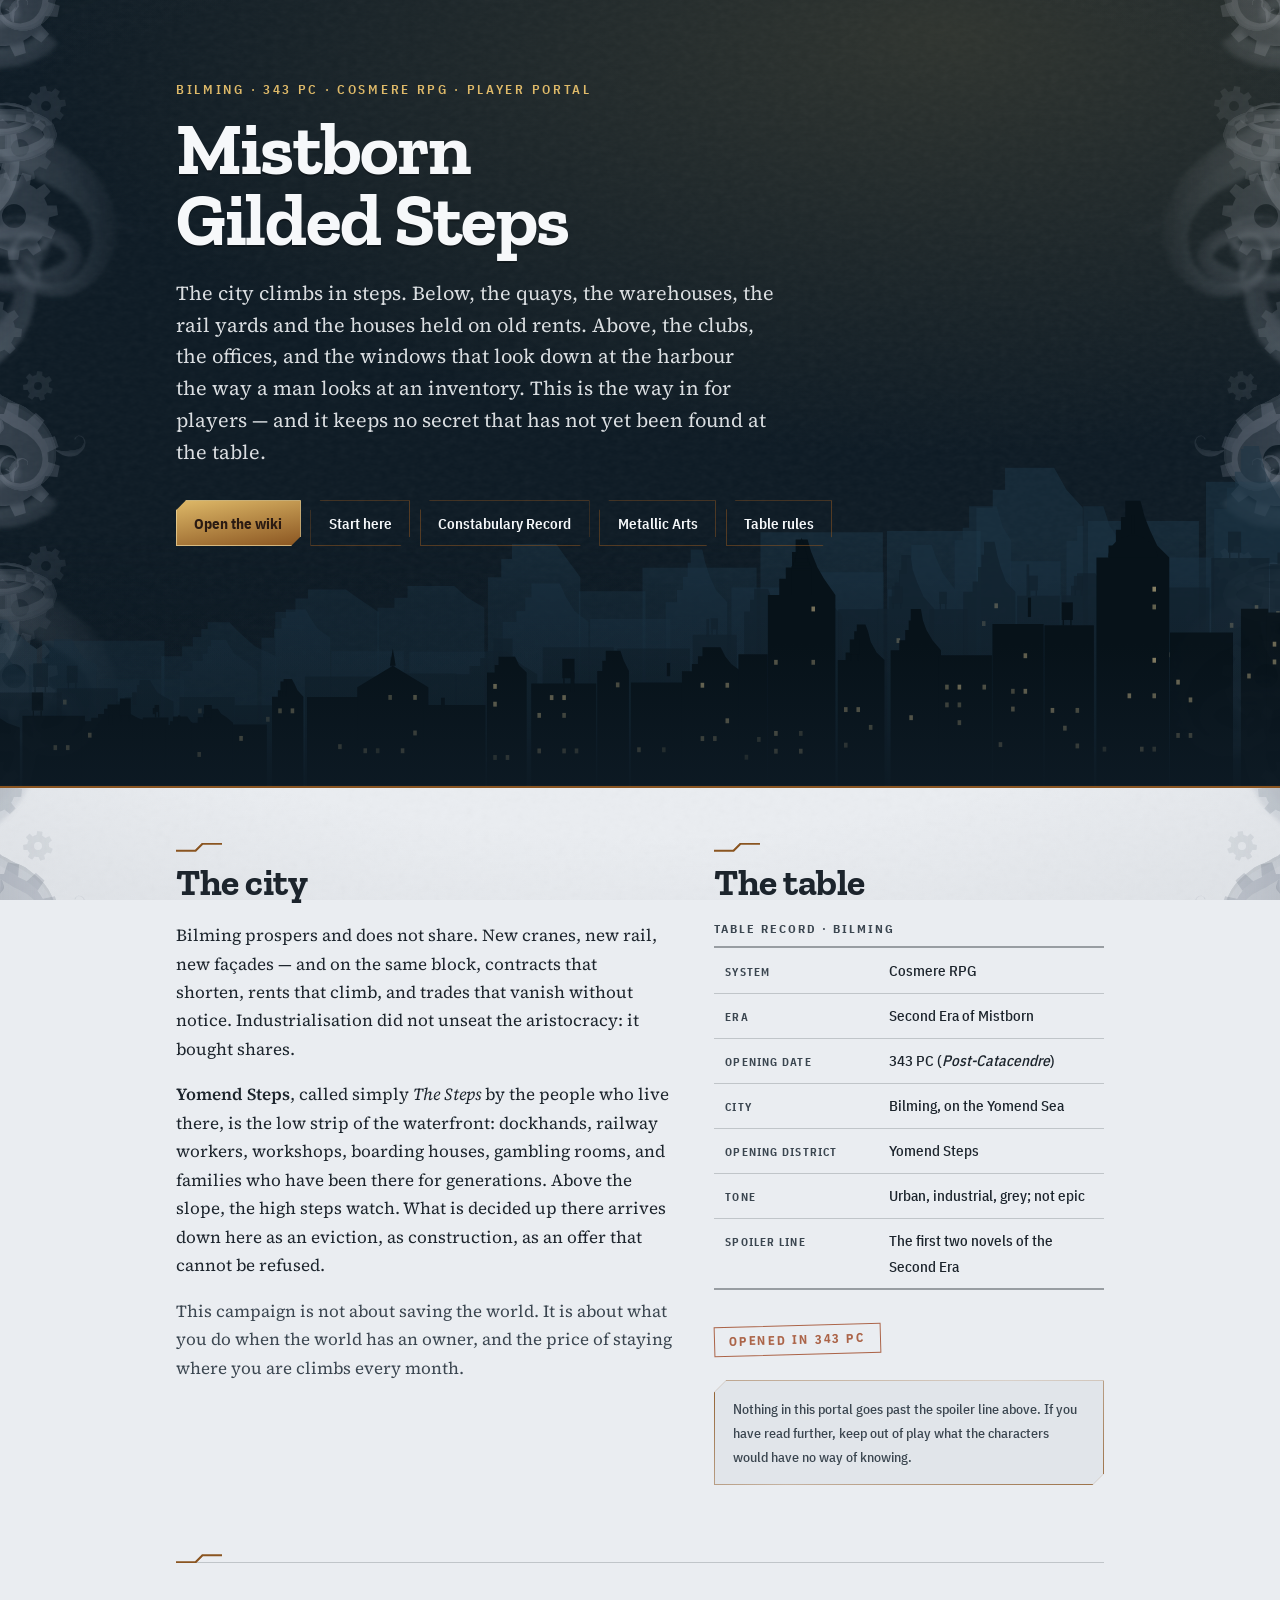
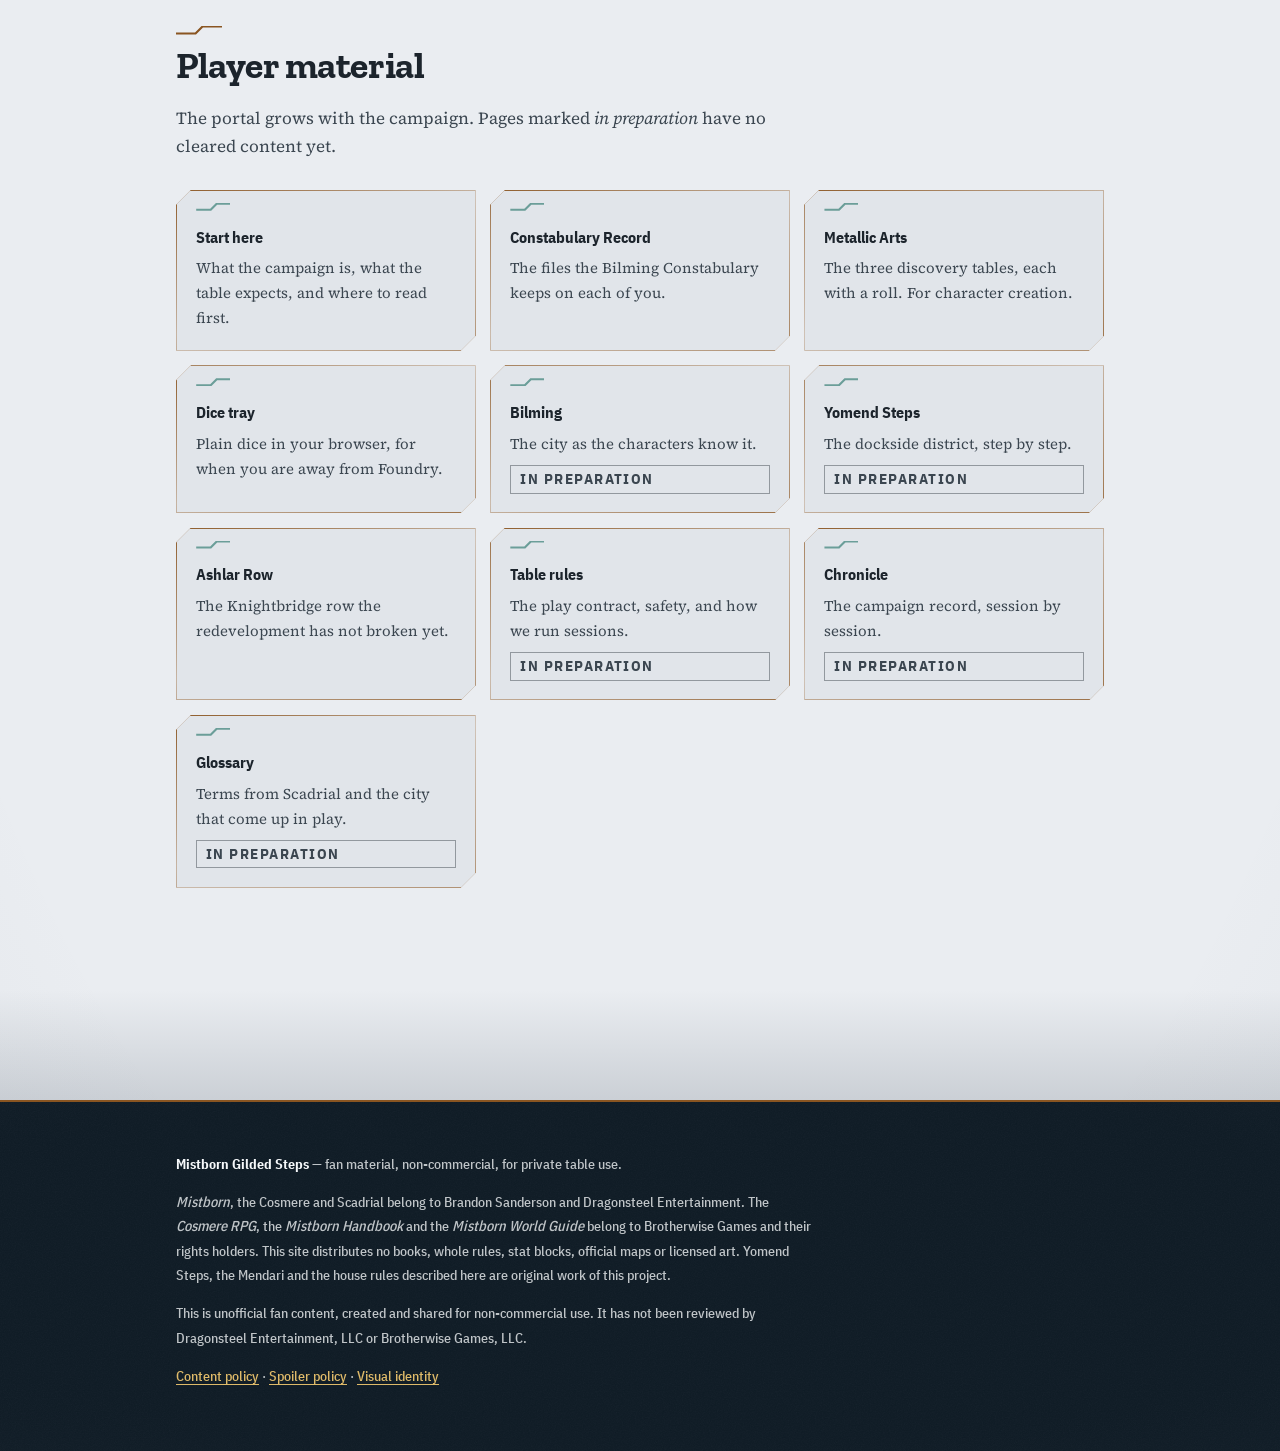
==== commit 4b0dedfb: "Self-hosted typefaces, and the pixel step becomes an engraved one The old stack named Windows faces " ====
--- a/docs/index.html
+++ b/docs/index.html
@@ -6,6 +6,7 @@
   <title>Mistborn Gilded Steps — Player Portal</title>
   <meta name="description" content="Player portal for the Mistborn Gilded Steps campaign: Bilming, Scadrial, 343 PC. Urban industrial fantasy on the Cosmere RPG.">
   <meta name="color-scheme" content="light dark">
+  <link rel="stylesheet" href="styles/fonts.css">
   <link rel="stylesheet" href="styles/gilded.css">
   <link rel="stylesheet" href="styles/site.css">
 </head>
--- a/docs/styles/fonts.css
+++ b/docs/styles/fonts.css
@@ -0,0 +1,40 @@
+/*
+ * Mistborn Gilded Steps — typefaces
+ * Version 1.0. Loaded before gilded.css.
+ *
+ * Four families, all served from this repository's own ../fonts/ folder: no
+ * CDN, no remote request, nothing for a reader's browser to phone home to.
+ * The stack this replaces named Windows faces first (Rockwell, Baskerville
+ * Old Face, Bahnschrift), so the site only looked designed on Windows and
+ * fell back to Georgia everywhere else.
+ *
+ * Zilla Slab              headings — a slab with a squared, industrial cut
+ * Source Serif 4          running text — holds a long paragraph on screen
+ * IBM Plex Sans Condensed labels, buttons, small caps — the bureaucratic voice
+ * IBM Plex Mono           record fields and dice results — fixed columns
+ *
+ * All four under the SIL Open Font Licence 1.1. See ../fonts/LICENSES.md.
+ * Latin subset only, which covers English and Portuguese.
+ */
+
+@font-face { font-family: "Zilla Slab"; font-style: normal; font-weight: 700; font-display: swap;
+  src: url("../fonts/zilla-slab-latin-700-normal.woff2") format("woff2"); }
+
+@font-face { font-family: "Source Serif 4"; font-style: normal; font-weight: 400; font-display: swap;
+  src: url("../fonts/source-serif-4-latin-400-normal.woff2") format("woff2"); }
+@font-face { font-family: "Source Serif 4"; font-style: italic; font-weight: 400; font-display: swap;
+  src: url("../fonts/source-serif-4-latin-400-italic.woff2") format("woff2"); }
+@font-face { font-family: "Source Serif 4"; font-style: normal; font-weight: 600; font-display: swap;
+  src: url("../fonts/source-serif-4-latin-600-normal.woff2") format("woff2"); }
+
+@font-face { font-family: "IBM Plex Sans Condensed"; font-style: normal; font-weight: 500; font-display: swap;
+  src: url("../fonts/ibm-plex-sans-condensed-latin-500-normal.woff2") format("woff2"); }
+@font-face { font-family: "IBM Plex Sans Condensed"; font-style: normal; font-weight: 600; font-display: swap;
+  src: url("../fonts/ibm-plex-sans-condensed-latin-600-normal.woff2") format("woff2"); }
+@font-face { font-family: "IBM Plex Sans Condensed"; font-style: normal; font-weight: 700; font-display: swap;
+  src: url("../fonts/ibm-plex-sans-condensed-latin-700-normal.woff2") format("woff2"); }
+
+@font-face { font-family: "IBM Plex Mono"; font-style: normal; font-weight: 400; font-display: swap;
+  src: url("../fonts/ibm-plex-mono-latin-400-normal.woff2") format("woff2"); }
+@font-face { font-family: "IBM Plex Mono"; font-style: normal; font-weight: 500; font-display: swap;
+  src: url("../fonts/ibm-plex-mono-latin-500-normal.woff2") format("woff2"); }
--- a/docs/styles/site.css
+++ b/docs/styles/site.css
@@ -11,12 +11,25 @@
 
 *, *::before, *::after { box-sizing: border-box; }
 
+/* ── Type ───────────────────────────────────────────────
+   The four families are declared in fonts.css and served from this repo.
+   Overriding the --mgs-font-* tokens here, rather than editing gilded.css,
+   keeps the generated theme file re-extractable from the Foundry module. */
+:root {
+  --mgs-font-display: "Zilla Slab", "Rockwell", "Roboto Slab", Georgia, serif;
+  --mgs-font-prose:   "Source Serif 4", "Source Serif Pro", Georgia, serif;
+  --mgs-font-ui:      "IBM Plex Sans Condensed", "Bahnschrift", "Segoe UI", system-ui, sans-serif;
+  --mgs-font-mono:    "IBM Plex Mono", "Cascadia Mono", Consolas, ui-monospace, monospace;
+}
+
 body {
   margin: 0;
   color: var(--ink);
   font-family: var(--mgs-font-prose);
-  font-size: 1.04rem;
-  line-height: 1.62;
+  font-size: 1.06rem;
+  line-height: 1.68;
+  text-rendering: optimizeLegibility;
+  -webkit-font-smoothing: antialiased;
 
   /* vignette · left column · right column · grain · ground */
   background-color: var(--ground);
@@ -89,8 +102,8 @@
 .kicker {
   margin: 0 0 1rem;
   color: var(--mgs-metal);
-  font: 600 0.8rem/1.35 var(--mgs-font-ui);
-  letter-spacing: 0.17em;
+  font: 600 0.84rem/1.35 var(--mgs-font-ui);
+  letter-spacing: 0.2em;
   text-transform: uppercase;
 }
 .crumb { margin: 0 0 0.4rem; font: 600 0.78rem/1.4 var(--mgs-font-ui); letter-spacing: 0.13em; text-transform: uppercase; color: var(--mgs-verdigris-bright); }
@@ -100,18 +113,23 @@
   margin: 0;
   max-width: 18ch;
   font-family: var(--mgs-font-display);
-  font-size: clamp(2.4rem, 7.5vw, 5rem);
-  line-height: 0.98;
+  font-size: clamp(2.4rem, 7.5vw, 4.6rem);
+  line-height: 0.96;
+  letter-spacing: -0.018em;
+  text-wrap: balance;
   color: var(--mgs-bege-claro);
   text-shadow: 0 2px 0 rgb(0 0 0 / 28%);
 }
 .file-head h1, .tray-head h1 { font-size: clamp(2rem, 5.5vw, 3.4rem); }
 
+p, li { text-wrap: pretty; }
+
 .lead {
-  max-width: 62ch;
+  max-width: 60ch;
   margin: 1.4rem 0 0;
   color: color-mix(in srgb, var(--band-ink) 88%, transparent);
-  font-size: clamp(1.02rem, 2vw, 1.2rem);
+  font-size: clamp(1.04rem, 2vw, 1.24rem);
+  line-height: 1.6;
 }
 
 /* ── Skyline ────────────────────────────────────────────
@@ -167,7 +185,7 @@
 .button.primary:hover, .btn:not(.ghost):hover { background: linear-gradient(170deg, var(--mgs-metal-bright) 0%, var(--mgs-metal) 100%); color: #2a1a12; }
 .btn.ghost { background: transparent; color: var(--ink); box-shadow: inset 0 0 0 1px var(--edge-firm); }
 .btn.ghost:hover { background: color-mix(in srgb, var(--accent) 16%, transparent); color: var(--ink); }
-.die { min-width: 68px; font-family: var(--mgs-font-mono); font-weight: 700; }
+.die { min-width: 68px; font-family: var(--mgs-font-mono); font-weight: 700; font-variant-numeric: tabular-nums; }
 
 /* ── Sections and headings ──────────────────────────────── */
 
@@ -175,19 +193,20 @@
 .section { padding: clamp(2.2rem, 5vw, 3.4rem) 0; }
 
 h2 { font-family: var(--mgs-font-display); color: var(--ink); }
-.section h2 { margin: 0 0 1.1rem; font-size: clamp(1.6rem, 3.6vw, 2.5rem); line-height: 1.06; }
-.section p { max-width: 68ch; }
-
-/* The step: three descending marks. The only ornament besides metal. */
+.section h2 { margin: 0 0 1.1rem; font-size: clamp(1.55rem, 3.4vw, 2.35rem); line-height: 1.08; letter-spacing: -0.012em; text-wrap: balance; }
+.section p { max-width: 66ch; text-wrap: pretty; }
+
+/* The step. A hairline that jogs up once and carries on — an engraved mark,
+   not three stacked pixels. The only ornament besides metal. */
 .step-mark {
-  display: block; width: 7px; height: 3px;
+  display: block; width: 46px; height: 9px;
   background: var(--accent);
-  box-shadow: 7px 4px 0 var(--accent), 14px 8px 0 var(--accent);
-}
-.section h2 .step-mark { margin-bottom: 0.75rem; }
+  clip-path: polygon(0 7px, 19px 7px, 26px 0, 46px 0, 46px 2px, 27px 2px, 20px 9px, 0 9px);
+}
+.section h2 .step-mark { margin-bottom: 0.7rem; }
 
 .rule { position: relative; height: 1px; background: var(--edge); margin: 0.5rem 0; }
-.rule .step-mark { position: absolute; left: 0; top: -5px; }
+.rule .step-mark { position: absolute; left: 0; top: -8px; }
 
 .two-col { display: grid; grid-template-columns: 1.12fr 0.88fr; gap: 2.6rem; align-items: start; }
 
@@ -196,9 +215,9 @@
 .cards { display: grid; grid-template-columns: repeat(auto-fit, minmax(230px, 1fr)); gap: 0.9rem; margin-top: 1.8rem; }
 .card { display: block; padding: 1.3rem 1.2rem 1.15rem; color: var(--ink); text-decoration: none; }
 .card::after {
-  content: ""; position: absolute; left: 1.2rem; top: 0.7rem; z-index: 1;
-  width: 7px; height: 3px; background: var(--mgs-verdigris);
-  box-shadow: 7px 4px 0 var(--mgs-verdigris), 14px 8px 0 var(--mgs-verdigris);
+  content: ""; position: absolute; left: 1.2rem; top: 0.75rem; z-index: 1;
+  width: 34px; height: 8px; background: var(--mgs-verdigris);
+  clip-path: polygon(0 6px, 14px 6px, 20px 0, 34px 0, 34px 2px, 21px 2px, 15px 8px, 0 8px);
   opacity: 0.8;
 }
 .card:hover::after { background: var(--accent); box-shadow: 7px 4px 0 var(--accent), 14px 8px 0 var(--accent); opacity: 1; }
@@ -285,7 +304,7 @@
 }
 .rolltable td { padding: 0.46rem 0.8rem; border-bottom: 1px solid var(--edge); }
 .rolltable tbody tr:nth-child(even) td { background: color-mix(in srgb, var(--ink) 5%, transparent); }
-.rolltable td:first-child { width: 5.6rem; font-family: var(--mgs-font-mono); color: var(--ink-sub); white-space: nowrap; }
+.rolltable td:first-child { width: 5.6rem; font-variant-numeric: tabular-nums; font-family: var(--mgs-font-mono); color: var(--ink-sub); white-space: nowrap; }
 .rolltable td.name { font-weight: 700; }
 
 .rolltable tr.hit td {
@@ -395,14 +414,19 @@
 .fields { display: grid; grid-template-columns: repeat(auto-fit, minmax(232px, 1fr)); gap: 0 1.7rem; margin: 0; }
 .field { border-bottom: 1px solid var(--edge); padding: 0.58rem 0; margin: 0; }
 .field dt { color: var(--ink-sub); font: 700 0.73rem/1.5 var(--mgs-font-ui); font-variant-caps: all-small-caps; letter-spacing: 0.11em; }
-.field dd { margin: 0.12rem 0 0; font-family: var(--mgs-font-mono); font-size: 0.93rem; color: var(--ink); }
+.field dd { margin: 0.12rem 0 0; font-family: var(--mgs-font-mono); font-variant-numeric: tabular-nums; font-size: 0.93rem; color: var(--ink); }
 .field.wide { grid-column: 1 / -1; }
 
 .nil, .sealed, .guess { font-family: var(--mgs-font-ui); font-size: 0.77rem; font-weight: 700; letter-spacing: 0.12em; text-transform: uppercase; }
 .nil { color: var(--ink-sub); }
 .nil::before { content: "— "; }
 .sealed { color: var(--mgs-ember-deep); }
-.sealed::before { content: "▚ "; }
+/* A chamfered stamp, drawn, not a block glyph the reader's font may not have. */
+.sealed::before {
+  content: ""; display: inline-block; width: 8px; height: 8px;
+  margin-right: 0.45em; background: currentColor;
+  clip-path: polygon(3px 0, 8px 0, 8px 5px, 5px 8px, 0 8px, 0 3px);
+}
 .guess { color: var(--mgs-metal-deep); }
 .guess::before { content: "? "; }
 
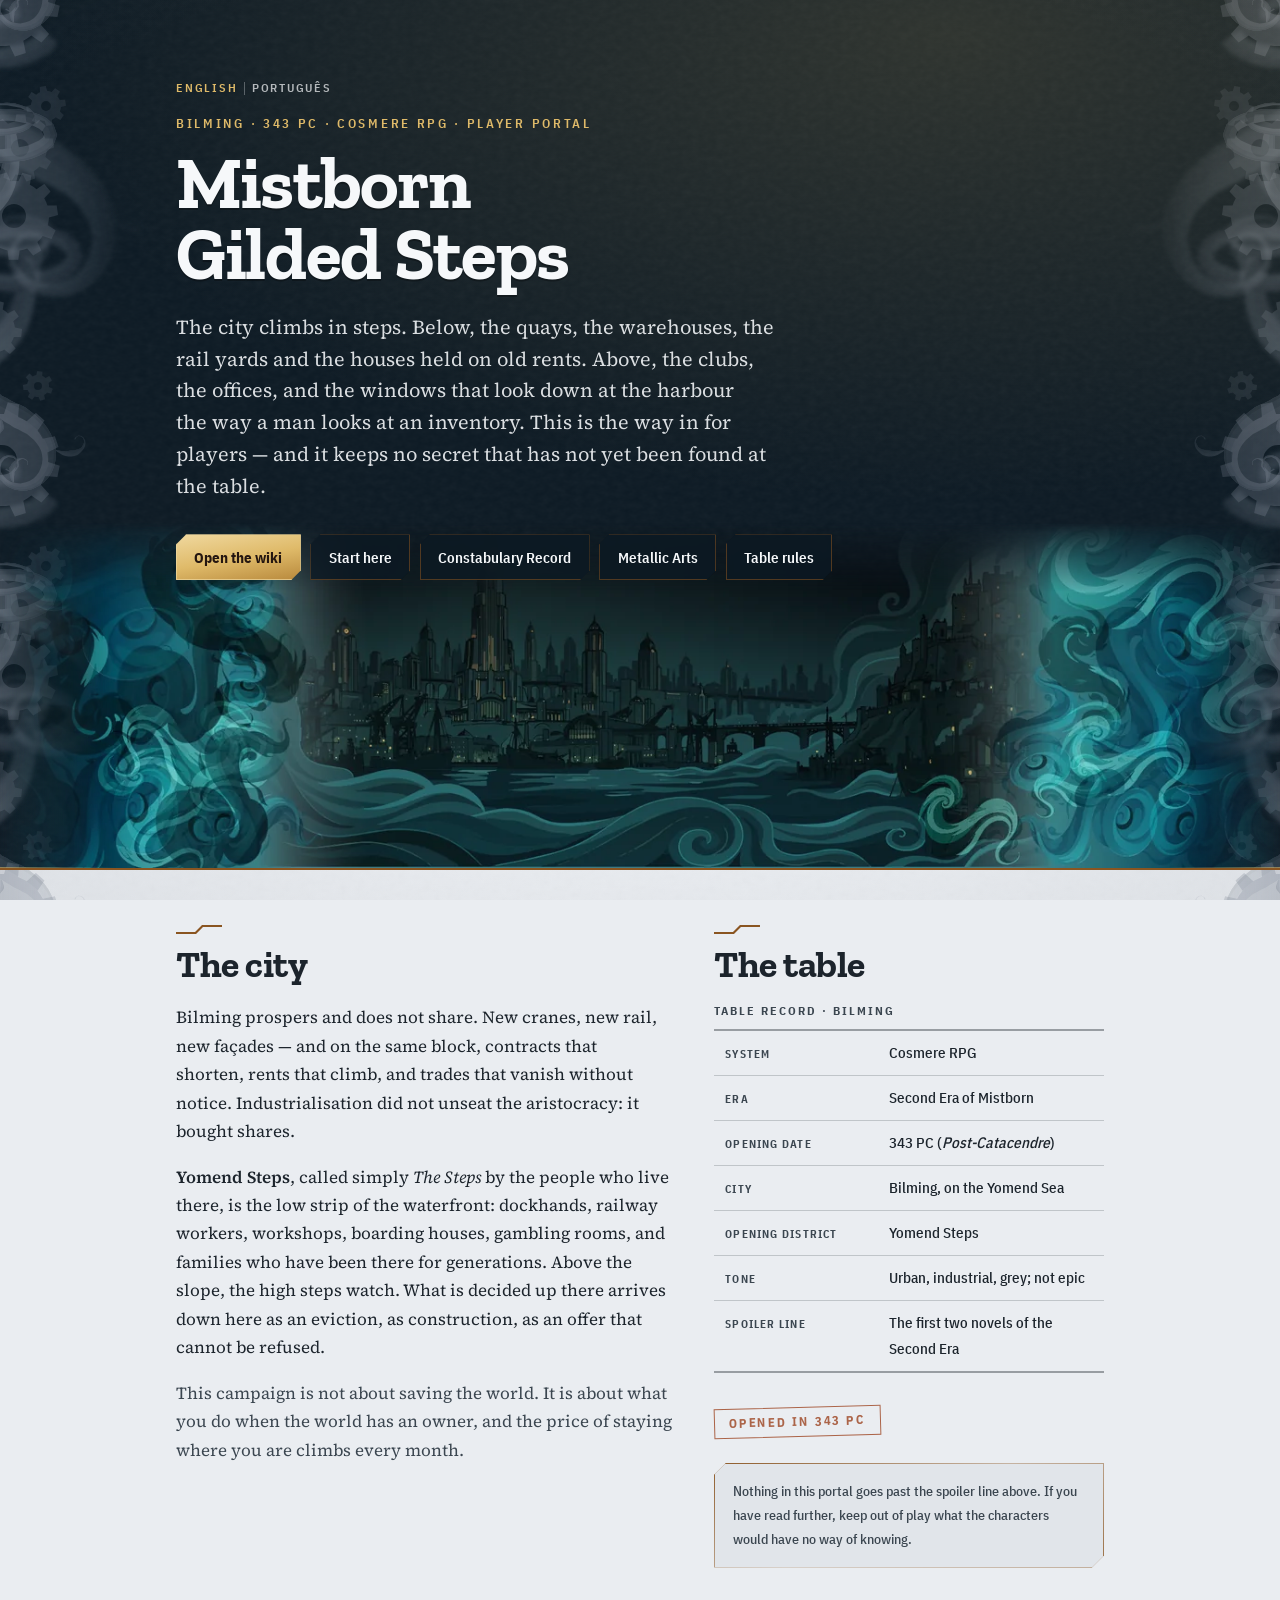
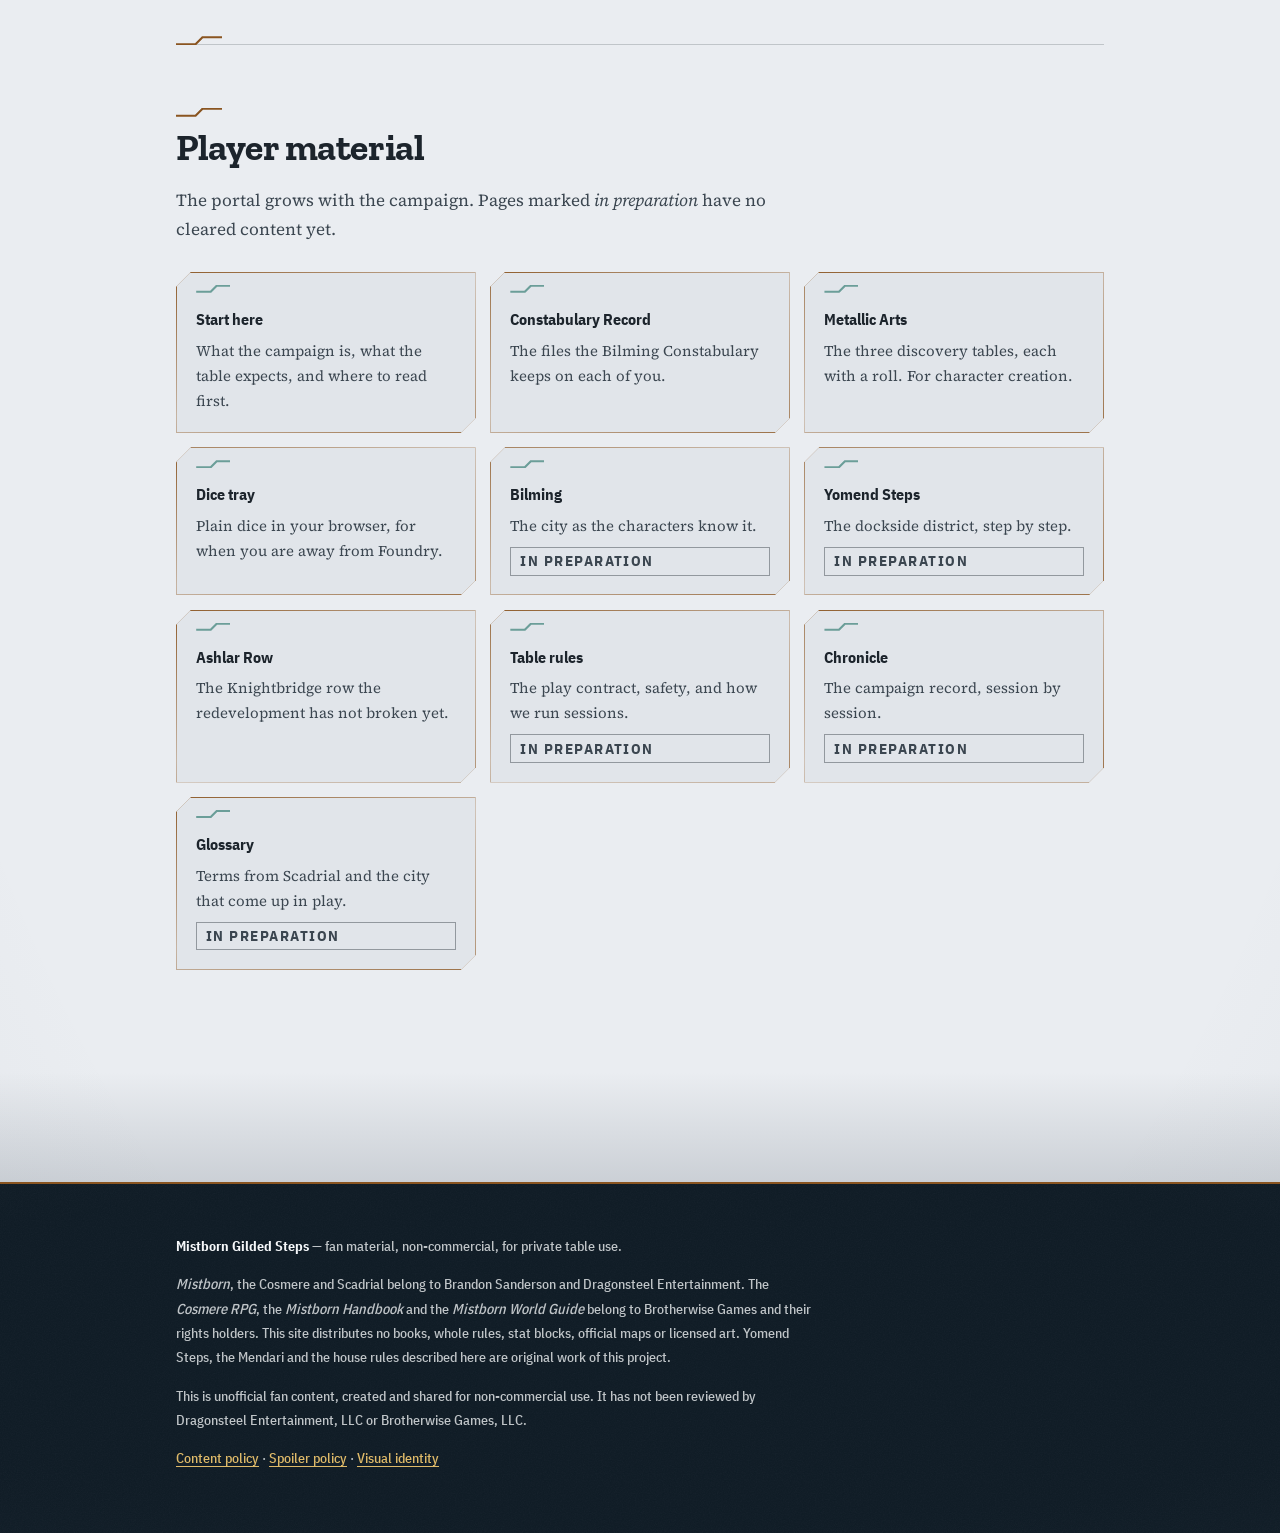
==== commit d009d501: "Mario's Bilming artwork in the hero, in place of the drawn skyline The procedural skyline is gone; t" ====
--- a/docs/index.html
+++ b/docs/index.html
@@ -6,6 +6,8 @@
   <title>Mistborn Gilded Steps — Player Portal</title>
   <meta name="description" content="Player portal for the Mistborn Gilded Steps campaign: Bilming, Scadrial, 343 PC. Urban industrial fantasy on the Cosmere RPG.">
   <meta name="color-scheme" content="light dark">
+  <link rel="alternate" hreflang="en" href="https://wildpoxx.github.io/mistborn-gilded-steps/">
+  <link rel="alternate" hreflang="pt-BR" href="https://wildpoxx.github.io/mistborn-gilded-steps/pt/">
   <link rel="stylesheet" href="styles/fonts.css">
   <link rel="stylesheet" href="styles/gilded.css">
   <link rel="stylesheet" href="styles/site.css">
@@ -15,6 +17,7 @@
 
   <header class="hero">
     <div class="wrap">
+      <p class="lang-switch"><span aria-current="true">English</span><a href="pt/index.html" hreflang="pt-BR" lang="pt-BR">Português</a></p>
       <p class="kicker">Bilming · 343 PC · Cosmere RPG · Player portal</p>
       <h1>Mistborn<br>Gilded Steps</h1>
       <p class="lead">
@@ -32,12 +35,14 @@
       </nav>
     </div>
 
-    <!-- Bilming skyline. Original drawing generated for this project: four planes of
-         silhouette, the ground rising in terraces from the waterfront to the high
-         district, three landmark buildings, roof tanks and chimneys, lit windows
-         clustered by floor. Traces no third-party map, art or photograph. Colours
-         come from the --sky-* custom properties in styles/site.css. -->
-    <svg class="section-drawing" xmlns="http://www.w3.org/2000/svg" viewBox="0 0 1440 470" preserveAspectRatio="xMidYMax slice" role="img" aria-labelledby="skyline-title"><title id="skyline-title">Bilming from the water: the city climbing in terraces from the low waterfront on the left to the towers of the high district on the right, silhouetted in haze.</title><defs><linearGradient id="hz" x1="0" y1="0" x2="0" y2="1"><stop offset="0%" stop-color="var(--sky-haze)" stop-opacity="0"/><stop offset="52%" stop-color="var(--sky-haze)" stop-opacity="0.6"/><stop offset="100%" stop-color="var(--sky-haze)" stop-opacity="0"/></linearGradient><linearGradient id="sk" x1="0" y1="0" x2="0" y2="1"><stop offset="0%" stop-color="var(--sky-haze)" stop-opacity="0"/><stop offset="100%" stop-color="var(--sky-haze)" stop-opacity="0.92"/></linearGradient></defs><g fill="var(--sky-1)" fill-opacity="var(--sky-o1)"><path d="M-50.0 470 L-50.0 316.0 L-34.0 316.0 L-34.0 304.1 L-23.7 304.1 L-23.7 294.0 L-16.5 294.0 L-16.5 282.8 L8.1 282.8 L15.2 294.0 L25.5 304.1 L41.5 316.0 L41.5 470 Z"/><path d="M47.3 470 L47.3 306.5 L185.0 306.5 L185.0 470 Z"/><path d="M181.4 470 L181.4 323.9 L204.8 323.9 L204.8 313.2 L216.9 313.2 L216.9 302.4 L226.5 302.4 L226.5 293.5 L233.6 293.5 L233.6 285.8 L258.1 285.8 L265.2 293.5 L274.8 302.4 L286.9 313.2 L310.3 323.9 L310.3 470 Z"/><path d="M309.7 470 L309.7 274.3 L332.4 274.3 L332.4 259.1 L346.5 259.1 L346.5 248.9 L389.2 248.9 L403.3 259.1 L425.9 274.3 L425.9 470 Z"/><path d="M424.7 470 L424.7 269.4 L443.7 269.4 L443.7 258.2 L458.5 258.2 L458.5 244.9 L511.1 244.9 L525.9 258.2 L544.9 269.4 L544.9 470 Z"/><path d="M548.9 470 L548.9 235.1 L563.9 235.1 L563.9 214.5 L576.0 214.5 L576.0 197.8 L625.7 197.8 L637.8 214.5 L652.9 235.1 L652.9 470 Z"/><path d="M651.1 470 L651.1 251.0 L726.2 251.0 L726.2 470 Z"/><path d="M722.8 470 L722.8 224.5 L851.2 224.5 L851.2 470 Z"/><path d="M855.5 470 L855.5 184.4 L993.2 184.4 L993.2 470 Z"/><path d="M997.8 470 L997.8 183.0 L1103.2 183.0 L1103.2 470 Z"/><path d="M1098.5 470 L1098.5 156.9 L1116.8 156.9 L1116.8 136.6 L1130.7 136.6 L1130.7 111.9 L1185.9 111.9 L1199.8 136.6 L1218.2 156.9 L1218.2 470 Z"/><path d="M1224.0 470 L1224.0 172.0 L1348.8 172.0 L1348.8 470 Z"/><path d="M1356.7 470 L1356.7 127.8 L1459.4 127.8 L1459.4 470 Z"/><path d="M1465.5 470 L1465.5 115.1 L1490.2 115.1 L1490.2 94.3 L1502.8 94.3 L1502.8 76.2 L1511.8 76.2 L1511.8 49.0 L1553.2 49.0 L1562.1 76.2 L1574.8 94.3 L1599.4 115.1 L1599.4 470 Z"/></g><rect x="0" y="188" width="1440" height="150" fill="url(#hz)" opacity="0.46"/><g fill="var(--sky-2)" fill-opacity="var(--sky-o2)"><path d="M-50.0 470 L-50.0 348.2 L-37.4 348.2 L-37.4 340.2 L-26.3 340.2 L-26.3 330.1 L-19.9 330.1 L-19.9 320.5 L5.6 320.5 L12.0 330.1 L23.1 340.2 L35.8 348.2 L35.8 470 Z"/><path d="M32.6 470 L32.6 333.2 L47.0 333.2 L47.0 326.2 L55.3 326.2 L55.3 314.2 L60.8 314.2 L60.8 304.5 L80.5 304.5 L86.0 314.2 L94.3 326.2 L108.6 333.2 L108.6 470 Z"/><path d="M112.4 470 L112.4 349.9 L207.1 349.9 L207.1 470 Z"/><path d="M202.2 470 L202.2 340.6 L216.5 340.6 L216.5 329.3 L228.1 329.3 L228.1 321.3 L233.6 321.3 L233.6 312.9 L237.4 312.9 L237.4 305.8 L254.4 305.8 L258.1 312.9 L263.6 321.3 L275.2 329.3 L289.5 340.6 L289.5 470 Z"/><path d="M294.1 470 L294.1 303.1 L308.2 303.1 L308.2 293.2 L316.6 293.2 L316.6 280.9 L321.6 280.9 L321.6 271.3 L344.1 271.3 L349.1 280.9 L357.4 293.2 L371.5 303.1 L371.5 470 Z"/><path d="M372.6 470 L372.6 318.5 L454.3 318.5 L454.3 470 Z"/><path d="M460.7 470 L460.7 319.0 L561.0 319.0 L561.0 470 Z"/><path d="M565.6 470 L565.6 285.5 L581.0 285.5 L581.0 273.5 L590.9 273.5 L590.9 257.9 L597.9 257.9 L597.9 242.2 L629.8 242.2 L636.9 257.9 L646.7 273.5 L662.1 285.5 L662.1 470 Z"/><path d="M663.8 470 L663.8 282.1 L754.5 282.1 L754.5 470 Z"/><path d="M748.9 470 L748.9 263.2 L761.6 263.2 L761.6 249.6 L768.2 249.6 L768.2 234.9 L773.6 234.9 L773.6 218.9 L777.0 218.9 L777.0 203.9 L790.1 203.9 L793.4 218.9 L798.8 234.9 L805.4 249.6 L818.1 263.2 L818.1 470 Z"/><path d="M822.9 470 L822.9 246.6 L887.0 246.6 L887.0 470 Z"/><path d="M892.3 470 L892.3 229.4 L994.1 229.4 L994.1 470 Z"/><path d="M998.8 470 L998.8 248.9 L1012.5 248.9 L1012.5 231.2 L1020.4 231.2 L1020.4 213.2 L1025.1 213.2 L1025.1 198.8 L1048.3 198.8 L1053.1 213.2 L1060.9 231.2 L1074.6 248.9 L1074.6 470 Z"/><path d="M1073.9 470 L1073.9 193.4 L1083.0 193.4 L1083.0 179.4 L1090.2 179.4 L1090.2 155.4 L1121.2 155.4 L1128.4 179.4 L1137.5 193.4 L1137.5 470 Z"/><path d="M1136.4 470 L1136.4 217.2 L1193.3 217.2 L1193.3 470 Z"/><path d="M1199.7 470 L1199.7 194.4 L1211.7 194.4 L1211.7 177.6 L1218.7 177.6 L1218.7 155.2 L1241.3 155.2 L1248.3 177.6 L1260.3 194.4 L1260.3 470 Z"/><path d="M1259.5 470 L1259.5 212.9 L1363.9 212.9 L1363.9 470 Z"/><path d="M1365.9 470 L1365.9 158.5 L1380.2 158.5 L1380.2 134.2 L1389.3 134.2 L1389.3 116.6 L1396.0 116.6 L1396.0 91.0 L1399.0 91.0 L1399.0 72.0 L1413.8 72.0 L1416.8 91.0 L1423.5 116.6 L1432.6 134.2 L1446.9 158.5 L1446.9 470 Z"/><path d="M1441.7 470 L1441.7 160.0 L1453.0 160.0 L1453.0 143.4 L1462.4 143.4 L1462.4 115.5 L1467.3 115.5 L1467.3 95.0 L1488.2 95.0 L1493.1 115.5 L1502.5 143.4 L1513.7 160.0 L1513.7 470 Z"/></g><rect x="0" y="230" width="1440" height="150" fill="url(#hz)" opacity="0.38"/><g fill="var(--sky-3)" fill-opacity="var(--sky-o3)"><path d="M-50.0 470 L-50.0 364.1 L-11.3 364.1 L-11.3 470 Z"/><path d="M-2.6 470 L-2.6 364.7 L69.6 364.7 L69.6 470 Z"/><path d="M63.9 470 L63.9 359.9 L132.5 359.9 L132.5 470 Z"/><path d="M130.6 470 L130.6 374.8 L140.5 374.8 L140.5 369.9 L148.5 369.9 L148.5 364.8 L154.1 364.8 L154.1 356.5 L156.9 356.5 L156.9 350.8 L168.8 350.8 L171.7 356.5 L177.2 364.8 L185.3 369.9 L195.2 374.8 L195.2 470 Z"/><path d="M201.9 470 L201.9 369.8 L263.9 369.8 L263.9 470 Z"/><path d="M264.3 470 L264.3 379.2 L340.1 379.2 L340.1 470 Z"/><path d="M343.1 470 L343.1 346.9 L423.4 346.9 L423.4 470 Z"/><path d="M429.8 470 L429.8 343.5 L513.5 343.5 L513.5 470 Z"/><path d="M512.7 470 L512.7 344.2 L528.2 344.2 L528.2 334.9 L540.3 334.9 L540.3 326.0 L546.2 326.0 L546.2 318.4 L571.0 318.4 L576.8 326.0 L589.0 334.9 L604.4 344.2 L604.4 470 Z"/><path d="M610.5 470 L610.5 313.9 L690.4 313.9 L690.4 470 Z"/><path d="M694.4 470 L694.4 315.3 L776.1 315.3 L776.1 470 Z"/><path d="M779.5 470 L779.5 299.9 L828.8 299.9 L828.8 470 Z"/><path d="M837.2 470 L837.2 273.6 L843.9 273.6 L843.9 260.6 L848.5 260.6 L848.5 248.0 L863.9 248.0 L868.6 260.6 L875.2 273.6 L875.2 470 Z"/><path d="M876.1 470 L876.1 279.1 L888.8 279.1 L888.8 265.1 L897.8 265.1 L897.8 249.9 L926.0 249.9 L935.1 265.1 L947.7 279.1 L947.7 470 Z"/><path d="M942.9 470 L942.9 271.2 L987.9 271.2 L987.9 470 Z"/><path d="M987.6 470 L987.6 270.7 L999.6 270.7 L999.6 256.8 L1006.5 256.8 L1006.5 241.0 L1011.5 241.0 L1011.5 227.0 L1014.1 227.0 L1014.1 210.2 L1024.3 210.2 L1026.8 227.0 L1031.9 241.0 L1038.8 256.8 L1050.8 270.7 L1050.8 470 Z"/><path d="M1045.8 470 L1045.8 271.2 L1088.5 271.2 L1088.5 470 Z"/><path d="M1083.7 470 L1083.7 251.5 L1094.3 251.5 L1094.3 240.0 L1100.3 240.0 L1100.3 223.5 L1104.1 223.5 L1104.1 209.9 L1107.0 209.9 L1107.0 195.3 L1118.9 195.3 L1121.8 209.9 L1125.6 223.5 L1131.6 240.0 L1142.2 251.5 L1142.2 470 Z"/><path d="M1144.4 470 L1144.4 256.1 L1192.2 256.1 L1192.2 470 Z"/><path d="M1195.1 470 L1195.1 255.6 L1205.0 255.6 L1205.0 244.6 L1211.7 244.6 L1211.7 230.6 L1232.4 230.6 L1239.1 244.6 L1248.9 255.6 L1248.9 470 Z"/><path d="M1252.6 470 L1252.6 248.7 L1263.2 248.7 L1263.2 234.9 L1269.2 234.9 L1269.2 218.0 L1272.3 218.0 L1272.3 206.1 L1287.4 206.1 L1290.4 218.0 L1296.5 234.9 L1307.0 248.7 L1307.0 470 Z"/><path d="M1305.0 470 L1305.0 246.6 L1360.7 246.6 L1360.7 470 Z"/><path d="M1362.6 470 L1362.6 213.5 L1428.1 213.5 L1428.1 470 Z"/><path d="M1428.7 470 L1428.7 220.3 L1437.2 220.3 L1437.2 207.2 L1444.1 207.2 L1444.1 189.8 L1448.8 189.8 L1448.8 169.7 L1450.9 169.7 L1450.9 155.8 L1460.6 155.8 L1462.8 169.7 L1467.4 189.8 L1474.4 207.2 L1482.8 220.3 L1482.8 470 Z"/><path d="M1486.9 470 L1486.9 213.3 L1564.5 213.3 L1564.5 470 Z"/><rect x="-37.0" y="343.7" width="9.0" height="14.5"/><rect x="-36.3" y="358.1" width="1.4" height="6.0"/><rect x="-29.9" y="358.1" width="1.4" height="6.0"/><rect x="37.4" y="332.0" width="16.6" height="26.6"/><rect x="38.7" y="358.7" width="1.5" height="6.0"/><rect x="50.3" y="358.7" width="1.5" height="6.0"/><rect x="75.2" y="334.7" width="12.0" height="19.2"/><rect x="76.2" y="353.9" width="1.4" height="6.0"/><rect x="84.6" y="353.9" width="1.4" height="6.0"/><rect x="149.3" y="364.6" width="3.9" height="14.1"/><rect x="438.8" y="325.2" width="5.0" height="11.6"/><rect x="555.3" y="304.1" width="21.3" height="34.1"/><rect x="557.0" y="338.2" width="1.9" height="6.0"/><rect x="572.0" y="338.2" width="1.9" height="6.0"/><rect x="573.9" y="324.2" width="5.5" height="19.4"/><rect x="799.7" y="281.3" width="7.9" height="12.6"/><rect x="800.3" y="293.9" width="1.4" height="6.0"/><rect x="805.8" y="293.9" width="1.4" height="6.0"/><rect x="794.8" y="282.2" width="3.0" height="19.5"/><rect x="1003.3" y="245.5" width="12.0" height="19.2"/><rect x="1004.3" y="264.7" width="1.4" height="6.0"/><rect x="1012.6" y="264.7" width="1.4" height="6.0"/><rect x="1056.6" y="251.6" width="8.5" height="13.6"/><rect x="1057.2" y="265.2" width="1.4" height="6.0"/><rect x="1063.2" y="265.2" width="1.4" height="6.0"/><rect x="1157.0" y="233.4" width="10.5" height="16.7"/><rect x="1157.8" y="250.1" width="1.4" height="6.0"/><rect x="1165.2" y="250.1" width="1.4" height="6.0"/><rect x="1154.9" y="220.8" width="2.9" height="35.9"/><rect x="1208.2" y="233.7" width="10.0" height="15.9"/><rect x="1209.0" y="249.6" width="1.4" height="6.0"/><rect x="1215.9" y="249.6" width="1.4" height="6.0"/><rect x="1260.3" y="212.3" width="3.3" height="31.9"/><rect x="1381.5" y="183.9" width="14.7" height="23.6"/><rect x="1382.7" y="207.5" width="1.4" height="6.0"/><rect x="1393.0" y="207.5" width="1.4" height="6.0"/><rect x="1445.8" y="195.9" width="11.5" height="18.5"/><rect x="1446.7" y="214.3" width="1.4" height="6.0"/><rect x="1454.8" y="214.3" width="1.4" height="6.0"/><rect x="1520.0" y="186.2" width="13.2" height="21.0"/><rect x="1521.1" y="207.3" width="1.4" height="6.0"/><rect x="1530.3" y="207.3" width="1.4" height="6.0"/></g><g fill="var(--sky-lit)" fill-opacity="var(--sky-lit-o-far)"><rect x="-29.0" y="377.1" width="4" height="5.5" opacity="0.64"/><rect x="-43.0" y="417.1" width="4" height="5.5" opacity="0.80"/><rect x="70.9" y="372.9" width="4" height="5.5" opacity="0.97"/><rect x="137.6" y="407.8" width="4" height="5.5" opacity="0.87"/><rect x="151.6" y="407.8" width="4" height="5.5" opacity="0.71"/><rect x="151.6" y="427.8" width="4" height="5.5" opacity="0.95"/><rect x="165.6" y="427.8" width="4" height="5.5" opacity="0.62"/><rect x="179.6" y="427.8" width="4" height="5.5" opacity="0.87"/><rect x="222.9" y="382.8" width="4" height="5.5" opacity="0.62"/><rect x="250.9" y="402.8" width="4" height="5.5" opacity="0.59"/><rect x="299.3" y="392.2" width="4" height="5.5" opacity="0.90"/><rect x="364.1" y="399.9" width="4" height="5.5" opacity="0.91"/><rect x="392.1" y="399.9" width="4" height="5.5" opacity="0.64"/><rect x="450.8" y="356.5" width="4" height="5.5" opacity="0.79"/><rect x="450.8" y="376.5" width="4" height="5.5" opacity="0.83"/><rect x="464.8" y="376.5" width="4" height="5.5" opacity="0.98"/><rect x="450.8" y="396.5" width="4" height="5.5" opacity="0.89"/><rect x="436.8" y="416.5" width="4" height="5.5" opacity="0.99"/><rect x="478.8" y="416.5" width="4" height="5.5" opacity="0.70"/><rect x="450.8" y="436.5" width="4" height="5.5" opacity="0.63"/><rect x="533.7" y="397.2" width="4" height="5.5" opacity="0.58"/><rect x="547.7" y="437.2" width="4" height="5.5" opacity="0.83"/><rect x="631.5" y="386.9" width="4" height="5.5" opacity="0.81"/><rect x="645.5" y="386.9" width="4" height="5.5" opacity="0.71"/><rect x="743.4" y="408.3" width="4" height="5.5" opacity="0.80"/><rect x="729.4" y="428.3" width="4" height="5.5" opacity="0.84"/><rect x="743.4" y="428.3" width="4" height="5.5" opacity="0.61"/><rect x="757.4" y="428.3" width="4" height="5.5" opacity="0.98"/><rect x="844.2" y="366.6" width="4" height="5.5" opacity="0.83"/><rect x="977.9" y="364.2" width="4" height="5.5" opacity="0.59"/><rect x="1008.6" y="303.7" width="4" height="5.5" opacity="0.96"/><rect x="1008.6" y="363.7" width="4" height="5.5" opacity="0.90"/><rect x="1118.7" y="264.5" width="4" height="5.5" opacity="0.96"/><rect x="1104.7" y="284.5" width="4" height="5.5" opacity="0.57"/><rect x="1118.7" y="304.5" width="4" height="5.5" opacity="0.58"/><rect x="1104.7" y="324.5" width="4" height="5.5" opacity="0.63"/><rect x="1118.7" y="364.5" width="4" height="5.5" opacity="1.00"/><rect x="1132.7" y="424.5" width="4" height="5.5" opacity="0.91"/><rect x="1216.1" y="368.6" width="4" height="5.5" opacity="0.63"/><rect x="1287.6" y="281.7" width="4" height="5.5" opacity="0.63"/><rect x="1259.6" y="301.7" width="4" height="5.5" opacity="0.55"/><rect x="1287.6" y="321.7" width="4" height="5.5" opacity="0.60"/><rect x="1259.6" y="341.7" width="4" height="5.5" opacity="0.85"/><rect x="1287.6" y="341.7" width="4" height="5.5" opacity="0.87"/><rect x="1259.6" y="381.7" width="4" height="5.5" opacity="0.97"/><rect x="1312.0" y="319.6" width="4" height="5.5" opacity="0.83"/><rect x="1411.6" y="266.5" width="4" height="5.5" opacity="0.79"/><rect x="1383.6" y="286.5" width="4" height="5.5" opacity="0.74"/><rect x="1369.6" y="366.5" width="4" height="5.5" opacity="0.78"/><rect x="1397.6" y="366.5" width="4" height="5.5" opacity="0.96"/><rect x="1463.7" y="253.3" width="4" height="5.5" opacity="0.71"/><rect x="1435.7" y="273.3" width="4" height="5.5" opacity="0.82"/><rect x="1463.7" y="293.3" width="4" height="5.5" opacity="0.57"/><rect x="1521.9" y="286.3" width="4" height="5.5" opacity="0.88"/><rect x="1493.9" y="386.3" width="4" height="5.5" opacity="0.73"/><rect x="1535.9" y="386.3" width="4" height="5.5" opacity="0.88"/><rect x="1549.9" y="386.3" width="4" height="5.5" opacity="0.69"/></g><rect x="0" y="273" width="1440" height="150" fill="url(#hz)" opacity="0.30"/><g fill="var(--sky-4)" fill-opacity="var(--sky-o4)"><path d="M-50.0 470 L-50.0 404.3 L-35.9 404.3 L-35.9 399.1 L-27.3 399.1 L-27.3 393.7 L-23.2 393.7 L-23.2 390.0 L-4.5 390.0 L-0.3 393.7 L8.2 399.1 L22.3 404.3 L22.3 470 Z"/><path d="M25.2 470 L25.2 391.1 L95.5 391.1 L95.5 470 Z"/><path d="M92.0 470 L92.0 397.1 L102.7 397.1 L102.7 393.3 L110.4 393.3 L110.4 389.0 L117.0 389.0 L117.0 383.2 L120.9 383.2 L120.9 378.4 L136.5 378.4 L140.4 383.2 L147.0 389.0 L154.7 393.3 L165.4 397.1 L165.4 470 Z"/><path d="M160.6 470 L160.6 392.9 L189.6 392.9 L189.6 470 Z"/><path d="M186.1 470 L186.1 401.3 L191.1 401.3 L191.1 397.1 L194.6 397.1 L194.6 391.9 L210.8 391.9 L214.4 397.1 L219.4 401.3 L219.4 470 Z"/><path d="M215.1 470 L215.1 398.8 L222.4 398.8 L222.4 392.7 L228.5 392.7 L228.5 388.8 L232.4 388.8 L232.4 383.1 L244.9 383.1 L248.8 388.8 L254.9 392.7 L262.1 398.8 L262.1 470 Z"/><path d="M262.2 470 L262.2 400.7 L300.2 400.7 L300.2 470 Z"/><path d="M306.0 470 L306.0 369.7 L312.6 369.7 L312.6 362.4 L316.1 362.4 L316.1 355.0 L319.0 355.0 L319.0 349.5 L328.3 349.5 L331.2 355.0 L334.7 362.4 L341.3 369.7 L341.3 470 Z"/><path d="M345.4 470 L345.4 370.0 L402.8 370.0 L402.8 470 Z"/><path d="M401.9 470 L401.9 359.0 L441.9 334.6 L481.9 359.0 L481.9 470 Z"/><path d="M438.7 334.6 L441.9 315.7 L445.1 334.6 Z"/><path d="M476.0 470 L476.0 379.0 L546.1 379.0 L546.1 470 Z"/><path d="M547.9 470 L547.9 342.2 L556.5 342.2 L556.5 333.9 L560.9 333.9 L560.9 324.5 L579.5 324.5 L583.8 333.9 L592.5 342.2 L592.5 470 Z"/><path d="M597.6 470 L597.6 354.8 L670.7 354.8 L670.7 470 Z"/><path d="M671.9 470 L671.9 340.5 L677.6 340.5 L677.6 329.0 L681.5 329.0 L681.5 317.8 L697.9 317.8 L701.8 329.0 L707.5 340.5 L707.5 470 Z"/><path d="M709.8 470 L709.8 353.5 L771.2 353.5 L771.2 470 Z"/><path d="M767.2 470 L767.2 340.9 L778.4 340.9 L778.4 332.8 L785.2 332.8 L785.2 324.0 L790.3 324.0 L790.3 314.0 L810.7 314.0 L815.8 324.0 L822.6 332.8 L833.9 340.9 L833.9 470 Z"/><path d="M830.7 470 L830.7 321.9 L863.6 321.9 L863.6 470 Z"/><path d="M863.9 470 L863.9 255.1 L876.7 255.1 L876.7 236.9 L884.0 236.9 L884.0 224.2 L891.0 224.2 L891.0 206.8 L895.1 206.8 L895.1 192.6 L908.5 192.6 L912.6 206.8 L919.7 224.2 L927.0 236.9 L939.8 255.1 L939.8 470 Z"/><rect x="890.4" y="227.1" width="22.8" height="27.9"/><path d="M890.4 227.1 L901.8 190.6 L913.2 227.1 Z"/><rect x="890.4" y="222.8" width="22.8" height="3.0"/><rect x="892.9" y="218.5" width="17.8" height="3.0"/><rect x="895.4" y="214.2" width="12.8" height="3.0"/><path d="M942.5 470 L942.5 328.3 L951.3 328.3 L951.3 319.8 L957.9 319.8 L957.9 308.0 L961.0 308.0 L961.0 296.0 L963.9 296.0 L963.9 288.4 L973.6 288.4 L976.5 296.0 L979.6 308.0 L986.2 319.8 L995.0 328.3 L995.0 470 Z"/><path d="M1002.0 470 L1002.0 317.4 L1011.7 317.4 L1011.7 306.0 L1018.4 306.0 L1018.4 294.6 L1022.3 294.6 L1022.3 283.7 L1024.6 283.7 L1024.6 271.0 L1036.0 271.0 L1038.3 283.7 L1042.2 294.6 L1049.0 306.0 L1058.6 317.4 L1058.6 470 Z"/><path d="M1056.3 470 L1056.3 323.0 L1115.9 323.0 L1115.9 470 Z"/><path d="M1116.5 470 L1116.5 287.7 L1174.1 287.7 L1174.1 470 Z"/><path d="M1175.0 470 L1175.0 289.2 L1230.6 289.2 L1230.6 470 Z"/><path d="M1233.5 470 L1233.5 212.8 L1247.1 212.8 L1247.1 199.4 L1255.4 199.4 L1255.4 181.8 L1261.1 181.8 L1261.1 167.3 L1265.9 167.3 L1265.9 149.2 L1283.0 149.2 L1287.8 167.3 L1293.5 181.8 L1301.8 199.4 L1315.4 212.8 L1315.4 470 Z"/><path d="M1246.6 212.8 A27.9 26.5 0 0 1 1302.3 212.8 Z"/><rect x="1272.5" y="165.8" width="4.0" height="20.6"/><path d="M1316.3 470 L1316.3 297.4 L1387.1 297.4 L1387.1 470 Z"/><path d="M1396.1 470 L1396.1 270.5 L1426.7 270.5 L1426.7 470 Z"/><path d="M1424.8 470 L1424.8 274.7 L1479.1 274.7 L1479.1 470 Z"/><path d="M1480.3 470 L1480.3 268.3 L1542.4 268.3 L1542.4 470 Z"/><rect x="-17.2" y="396.9" width="4.3" height="10.9"/><rect x="35.8" y="364.8" width="12.7" height="20.3"/><rect x="36.8" y="385.1" width="1.4" height="6.0"/><rect x="45.6" y="385.1" width="1.4" height="6.0"/><rect x="134.8" y="371.5" width="12.3" height="19.6"/><rect x="135.8" y="391.1" width="1.4" height="6.0"/><rect x="144.3" y="391.1" width="1.4" height="6.0"/><rect x="122.6" y="390.3" width="4.4" height="10.5"/><rect x="173.9" y="378.8" width="5.1" height="8.1"/><rect x="174.3" y="386.9" width="1.4" height="6.0"/><rect x="177.8" y="386.9" width="1.4" height="6.0"/><rect x="171.9" y="382.3" width="2.6" height="7.0"/><rect x="200.2" y="390.5" width="2.6" height="6.8"/><rect x="229.6" y="378.9" width="8.7" height="13.9"/><rect x="230.3" y="392.8" width="1.4" height="6.0"/><rect x="236.4" y="392.8" width="1.4" height="6.0"/><rect x="315.5" y="352.4" width="7.1" height="11.3"/><rect x="316.1" y="363.7" width="1.4" height="6.0"/><rect x="321.1" y="363.7" width="1.4" height="6.0"/><rect x="496.2" y="370.7" width="4.2" height="12.7"/><rect x="632.6" y="326.9" width="13.7" height="21.9"/><rect x="633.7" y="348.8" width="1.4" height="6.0"/><rect x="643.3" y="348.8" width="1.4" height="6.0"/><rect x="641.9" y="342.2" width="4.4" height="21.1"/><rect x="750.2" y="331.5" width="3.7" height="15.0"/><rect x="956.0" y="305.1" width="10.7" height="17.2"/><rect x="956.8" y="322.3" width="1.4" height="6.0"/><rect x="964.3" y="322.3" width="1.4" height="6.0"/><rect x="1156.4" y="258.0" width="3.5" height="21.9"/><rect x="1194.5" y="263.4" width="12.4" height="19.8"/><rect x="1195.5" y="283.2" width="1.4" height="6.0"/><rect x="1204.1" y="283.2" width="1.4" height="6.0"/><rect x="1514.0" y="241.2" width="13.2" height="21.1"/><rect x="1515.1" y="262.3" width="1.4" height="6.0"/><rect x="1524.3" y="262.3" width="1.4" height="6.0"/><rect x="1498.9" y="233.4" width="3.7" height="37.7"/></g><g fill="var(--sky-lit)" fill-opacity="var(--sky-lit-o)"><rect x="-29.0" y="437.3" width="4" height="5.5" opacity="0.78"/><rect x="-15.0" y="437.3" width="4" height="5.5" opacity="0.66"/><rect x="60.2" y="424.1" width="4" height="5.5" opacity="0.80"/><rect x="74.2" y="424.1" width="4" height="5.5" opacity="0.90"/><rect x="99.0" y="410.1" width="4" height="5.5" opacity="0.83"/><rect x="222.1" y="431.8" width="4" height="5.5" opacity="0.84"/><rect x="269.2" y="413.7" width="4" height="5.5" opacity="0.94"/><rect x="313.0" y="382.7" width="4" height="5.5" opacity="0.64"/><rect x="327.0" y="382.7" width="4" height="5.5" opacity="0.74"/><rect x="380.4" y="423.0" width="4" height="5.5" opacity="0.81"/><rect x="436.9" y="367.6" width="4" height="5.5" opacity="0.57"/><rect x="464.9" y="367.6" width="4" height="5.5" opacity="0.74"/><rect x="464.9" y="407.6" width="4" height="5.5" opacity="0.79"/><rect x="408.9" y="427.6" width="4" height="5.5" opacity="0.81"/><rect x="422.9" y="427.6" width="4" height="5.5" opacity="0.57"/><rect x="450.9" y="427.6" width="4" height="5.5" opacity="0.90"/><rect x="554.9" y="355.2" width="4" height="5.5" opacity="0.90"/><rect x="554.9" y="375.2" width="4" height="5.5" opacity="0.93"/><rect x="554.9" y="435.2" width="4" height="5.5" opacity="0.75"/><rect x="568.9" y="435.2" width="4" height="5.5" opacity="0.92"/><rect x="618.6" y="367.8" width="4" height="5.5" opacity="0.89"/><rect x="632.6" y="367.8" width="4" height="5.5" opacity="0.94"/><rect x="604.6" y="387.8" width="4" height="5.5" opacity="0.92"/><rect x="632.6" y="387.8" width="4" height="5.5" opacity="0.74"/><rect x="604.6" y="427.8" width="4" height="5.5" opacity="0.93"/><rect x="632.6" y="427.8" width="4" height="5.5" opacity="0.79"/><rect x="646.6" y="427.8" width="4" height="5.5" opacity="0.72"/><rect x="692.9" y="353.5" width="4" height="5.5" opacity="0.62"/><rect x="716.8" y="426.5" width="4" height="5.5" opacity="0.87"/><rect x="744.8" y="426.5" width="4" height="5.5" opacity="0.56"/><rect x="788.2" y="353.9" width="4" height="5.5" opacity="0.90"/><rect x="816.2" y="353.9" width="4" height="5.5" opacity="0.76"/><rect x="816.2" y="393.9" width="4" height="5.5" opacity="0.96"/><rect x="788.2" y="413.9" width="4" height="5.5" opacity="0.89"/><rect x="802.2" y="413.9" width="4" height="5.5" opacity="0.79"/><rect x="851.7" y="414.9" width="4" height="5.5" opacity="0.55"/><rect x="837.7" y="434.9" width="4" height="5.5" opacity="0.59"/><rect x="912.9" y="268.1" width="4" height="5.5" opacity="0.80"/><rect x="870.9" y="328.1" width="4" height="5.5" opacity="0.60"/><rect x="912.9" y="328.1" width="4" height="5.5" opacity="0.55"/><rect x="870.9" y="408.1" width="4" height="5.5" opacity="0.97"/><rect x="898.9" y="408.1" width="4" height="5.5" opacity="0.57"/><rect x="870.9" y="428.1" width="4" height="5.5" opacity="0.89"/><rect x="898.9" y="428.1" width="4" height="5.5" opacity="0.97"/><rect x="949.5" y="381.3" width="4" height="5.5" opacity="0.79"/><rect x="963.5" y="381.3" width="4" height="5.5" opacity="0.86"/><rect x="977.5" y="401.3" width="4" height="5.5" opacity="0.76"/><rect x="949.5" y="421.3" width="4" height="5.5" opacity="0.68"/><rect x="1023.0" y="390.4" width="4" height="5.5" opacity="1.00"/><rect x="1063.3" y="356.0" width="4" height="5.5" opacity="0.67"/><rect x="1077.3" y="356.0" width="4" height="5.5" opacity="0.94"/><rect x="1105.3" y="356.0" width="4" height="5.5" opacity="0.68"/><rect x="1063.3" y="376.0" width="4" height="5.5" opacity="0.60"/><rect x="1077.3" y="376.0" width="4" height="5.5" opacity="0.61"/><rect x="1077.3" y="396.0" width="4" height="5.5" opacity="0.75"/><rect x="1151.5" y="320.7" width="4" height="5.5" opacity="0.69"/><rect x="1137.5" y="360.7" width="4" height="5.5" opacity="0.59"/><rect x="1151.5" y="360.7" width="4" height="5.5" opacity="0.88"/><rect x="1137.5" y="380.7" width="4" height="5.5" opacity="0.77"/><rect x="1123.5" y="420.7" width="4" height="5.5" opacity="0.83"/><rect x="1182.0" y="382.2" width="4" height="5.5" opacity="0.99"/><rect x="1210.0" y="382.2" width="4" height="5.5" opacity="0.76"/><rect x="1196.0" y="402.2" width="4" height="5.5" opacity="0.86"/><rect x="1210.0" y="422.2" width="4" height="5.5" opacity="0.90"/><rect x="1296.5" y="245.8" width="4" height="5.5" opacity="0.93"/><rect x="1296.5" y="265.8" width="4" height="5.5" opacity="0.66"/><rect x="1296.5" y="325.8" width="4" height="5.5" opacity="0.97"/><rect x="1268.5" y="365.8" width="4" height="5.5" opacity="0.99"/><rect x="1296.5" y="365.8" width="4" height="5.5" opacity="0.90"/><rect x="1240.5" y="425.8" width="4" height="5.5" opacity="0.58"/><rect x="1282.5" y="425.8" width="4" height="5.5" opacity="0.91"/><rect x="1296.5" y="425.8" width="4" height="5.5" opacity="0.72"/><rect x="1323.3" y="350.4" width="4" height="5.5" opacity="0.89"/><rect x="1337.3" y="370.4" width="4" height="5.5" opacity="0.92"/><rect x="1323.3" y="410.4" width="4" height="5.5" opacity="0.78"/><rect x="1337.3" y="410.4" width="4" height="5.5" opacity="0.80"/><rect x="1403.1" y="343.5" width="4" height="5.5" opacity="0.72"/><rect x="1431.8" y="307.7" width="4" height="5.5" opacity="0.71"/><rect x="1431.8" y="327.7" width="4" height="5.5" opacity="0.72"/><rect x="1445.8" y="407.7" width="4" height="5.5" opacity="0.93"/><rect x="1501.3" y="281.3" width="4" height="5.5" opacity="0.73"/><rect x="1515.3" y="301.3" width="4" height="5.5" opacity="0.99"/><rect x="1515.3" y="321.3" width="4" height="5.5" opacity="0.88"/><rect x="1487.3" y="361.3" width="4" height="5.5" opacity="0.99"/><rect x="1529.3" y="361.3" width="4" height="5.5" opacity="0.78"/><rect x="1515.3" y="381.3" width="4" height="5.5" opacity="0.76"/><rect x="1515.3" y="421.3" width="4" height="5.5" opacity="0.73"/><rect x="1529.3" y="421.3" width="4" height="5.5" opacity="0.65"/><rect x="1487.3" y="441.3" width="4" height="5.5" opacity="0.66"/><rect x="1501.3" y="441.3" width="4" height="5.5" opacity="0.90"/></g><rect x="0" y="310" width="1440" height="160" fill="url(#sk)"/></svg>
+    <!-- Bilming, the harbour and the mists. Original artwork for this project,
+         drawn as vector in the Vault and exported here as WebP: the source SVG is
+         4.5 MB and 6,500 paths, which no header should carry. Traces no
+         third-party map, art or photograph. -->
+    <img class="section-drawing" alt="" aria-hidden="true" decoding="async"
+         src="assets/bg/skyline-2400.webp"
+         srcset="assets/bg/skyline-1600.webp 1600w, assets/bg/skyline-2400.webp 2400w"
+         sizes="100vw" width="2400" height="559">
   </header>
 
   <main id="content">
--- a/docs/styles/site.css
+++ b/docs/styles/site.css
@@ -97,7 +97,29 @@
   overflow: hidden;
 }
 .hero { padding-bottom: 0; }
-.hero .wrap { padding-bottom: clamp(9rem, 20vw, 15rem); }
+.hero .wrap { padding-bottom: clamp(11rem, 24vw, 18rem); }
+
+/* ── Language ───────────────────────────────────────────
+   English is the source version of the site; /pt/ is the translation for the
+   players. The switch sits above the kicker in the header band, small, so it
+   is findable without competing with the title. */
+.lang-switch {
+  display: flex; gap: 0.9rem; align-items: center;
+  margin: 0 0 1.1rem;
+  font: 600 0.74rem/1.4 var(--mgs-font-ui);
+  letter-spacing: 0.15em; text-transform: uppercase;
+}
+.lang-switch > * { position: relative; }
+.lang-switch > * + *::before {
+  content: ""; position: absolute; left: -0.5rem; top: 0.15em; bottom: 0.15em;
+  width: 1px; background: color-mix(in srgb, var(--band-ink) 30%, transparent);
+}
+.lang-switch [aria-current] { color: var(--mgs-metal); }
+.lang-switch a {
+  color: color-mix(in srgb, var(--band-ink) 70%, transparent);
+  text-decoration: none; text-underline-offset: 4px;
+}
+.lang-switch a:hover, .lang-switch a:focus-visible { color: var(--band-ink); text-decoration: underline; }
 
 .kicker {
   margin: 0 0 1rem;
@@ -133,25 +155,45 @@
 }
 
 /* ── Skyline ────────────────────────────────────────────
-   The hero drawing is one inline SVG with no colours of its own; every fill
-   reads a custom property below. The band behind it is dark in BOTH themes,
-   so the skyline keeps one palette and only its haze follows --band, which
-   makes the base of the drawing dissolve into whatever the band is. */
-:root {
-  --sky-1: #2a4c64;   --sky-o1: 0.30;
-  --sky-2: #1c3546;   --sky-o2: 0.52;
-  --sky-3: #12232f;   --sky-o3: 0.74;
-  --sky-4: #071219;   --sky-o4: 1;
-  --sky-lit: #f0d9a0; --sky-lit-o: 0.62; --sky-lit-o-far: 0.30;
-  --sky-haze: var(--band);
-}
-
+   The hero drawing is Mario's artwork, exported from the Vault's vector source
+   to WebP: Bilming across the water, the harbour cranes, the mists curling in
+   at both edges. The source is a framed picture with a straight-edged panel;
+   the export is cropped to that panel's top and bottom, and the mask below
+   dissolves its remaining edges into the band so only the picture is left.
+   The band is dark in both themes, so one file serves both. */
 .section-drawing {
   position: absolute; inset: auto 0 0 0; z-index: 1; display: block;
-  width: 100%; height: clamp(190px, 30vw, 340px);
-  pointer-events: none; opacity: 0.95;
-}
+  width: 100%; height: clamp(200px, 27vw, 380px);
+  object-fit: cover; object-position: 50% 100%;
+  pointer-events: none; user-select: none;
+
+  --fade:
+    linear-gradient(to bottom, transparent 0, #000 20%, #000 100%),
+    linear-gradient(to right, transparent 0, #000 9%, #000 91%, transparent 100%);
+  -webkit-mask-image: var(--fade);
+          mask-image: var(--fade);
+  -webkit-mask-composite: source-in;
+          mask-composite: intersect;
+}
+
+@media (max-width: 700px) {
+  /* On a phone the frame is far taller than the art is wide, so cover would
+     crop the city away. Hold the skyline and let the outer mists go. */
+  .section-drawing { object-position: 50% 72%; height: clamp(170px, 44vw, 240px); }
+}
+
 .hero .wrap { position: relative; z-index: 2; }
+
+/* The hero buttons sit over the artwork, and the mists there run bright. Give
+   the outlined ones a plate of the band's own colour so the label never has to
+   compete with a curl of teal behind it. */
+.hero .actions .button:not(.primary) {
+  background: color-mix(in srgb, var(--band) 76%, transparent);
+  backdrop-filter: blur(3px);
+}
+.hero .actions .button:not(.primary):hover {
+  background: color-mix(in srgb, var(--accent) 30%, var(--band));
+}
 
 /* ── Buttons ────────────────────────────────────────────── */
 
@@ -177,8 +219,12 @@
 .button:active, .btn:active, .die:active { transform: translateY(1px); }
 
 .button.primary, .btn:not(.ghost) {
-  background: linear-gradient(170deg, var(--mgs-metal) 0%, var(--mgs-metal-deep) 100%);
-  color: #2a1a12;
+  /* The old gradient ran down into --mgs-metal-deep, and the dark label on that
+     bronze end measured about 2.7:1 — it failed at the foot of the button. This
+     stops at a lighter bronze, which keeps the struck-metal look and holds
+     above 4.5:1 across the whole face. */
+  background: linear-gradient(170deg, var(--mgs-metal-bright) 0%, var(--mgs-metal) 52%, #b8893c 100%);
+  color: #241610;
   font-weight: 700;
   box-shadow: inset 0 0 0 1px color-mix(in srgb, var(--mgs-metal-bright) 70%, transparent);
 }
